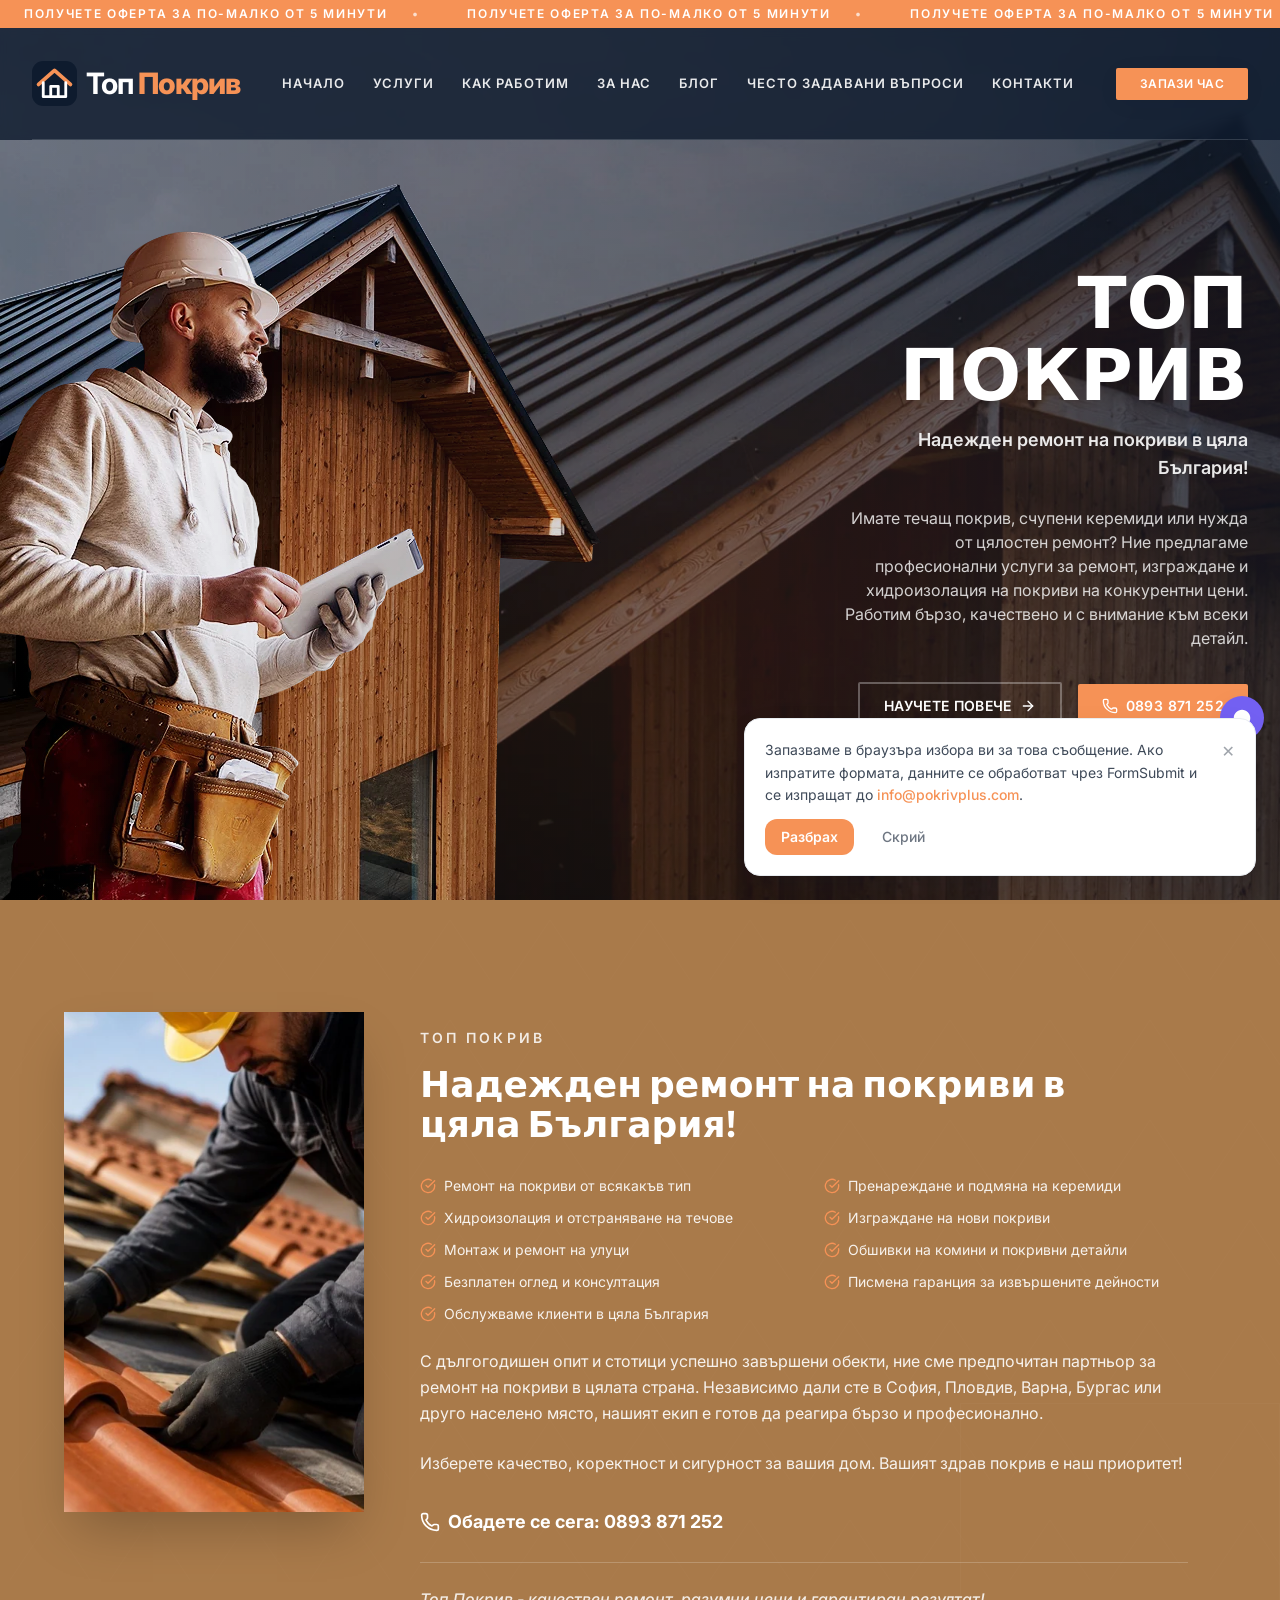
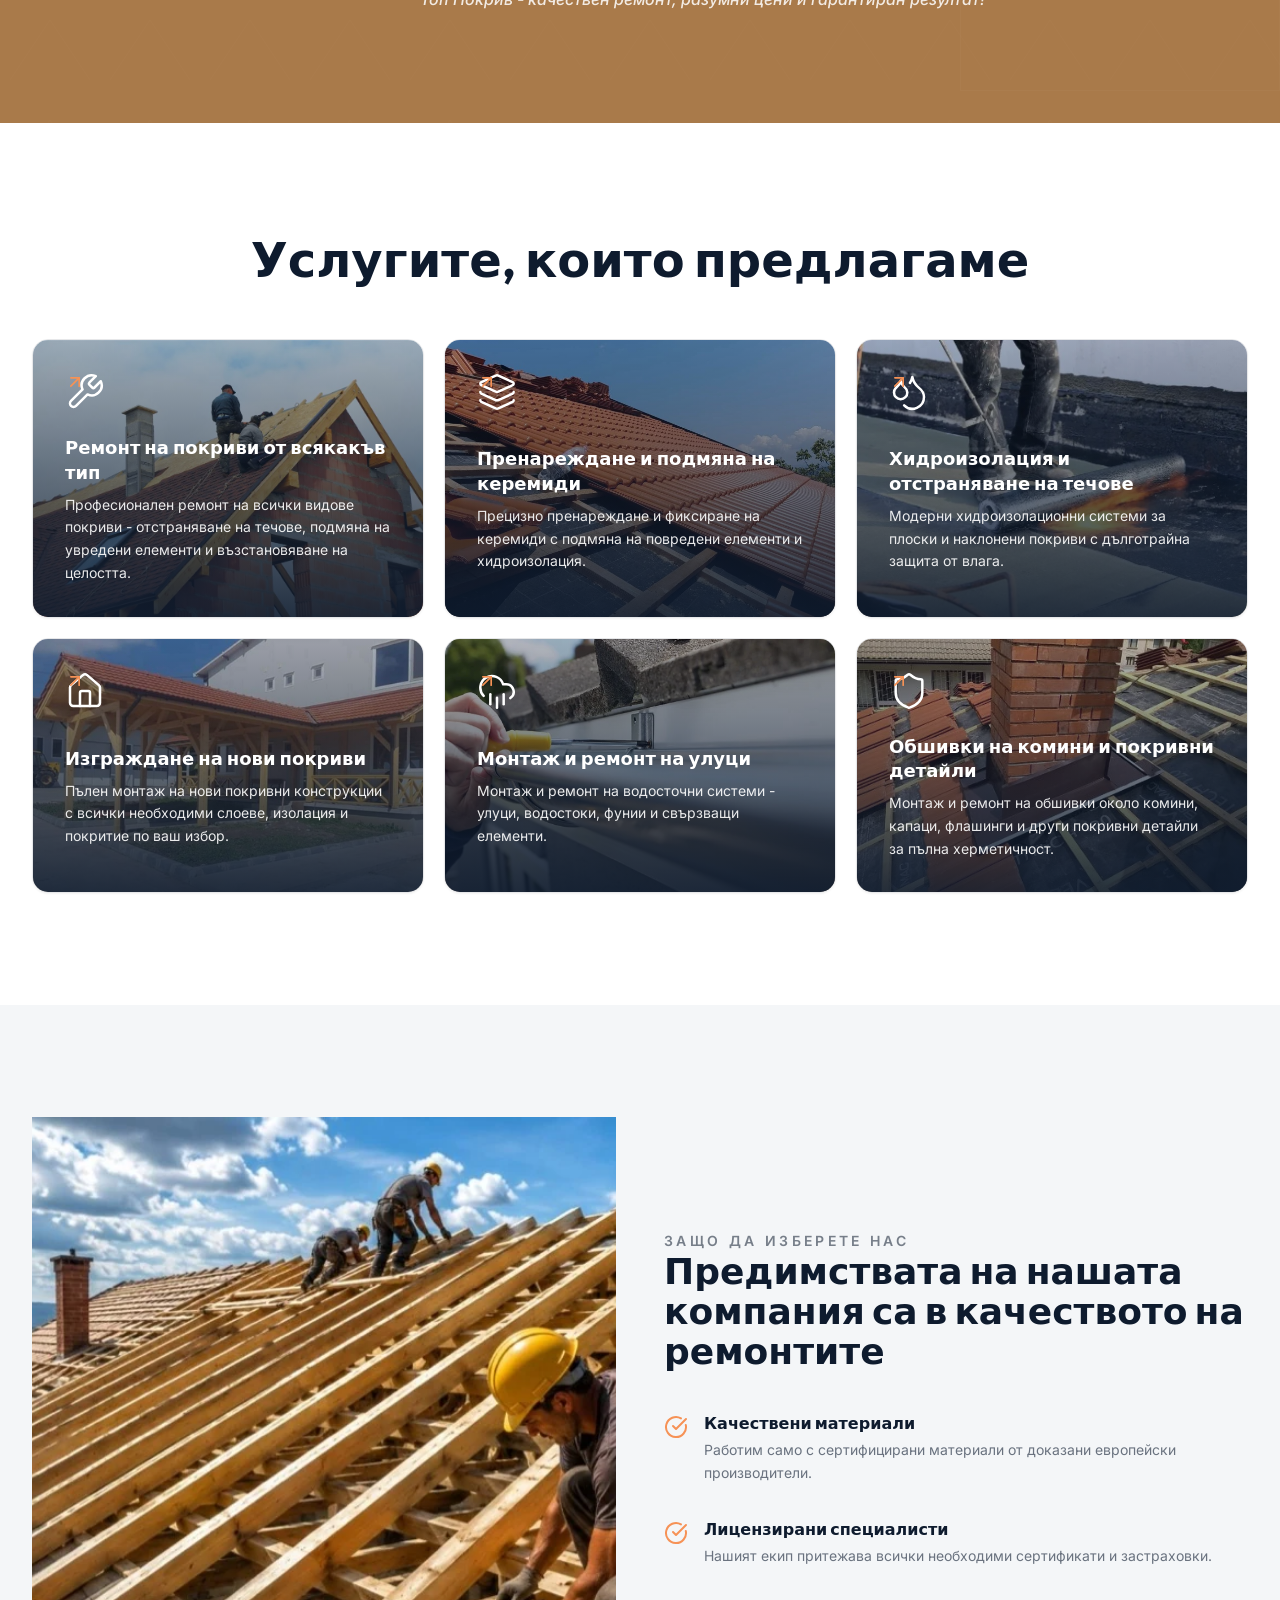
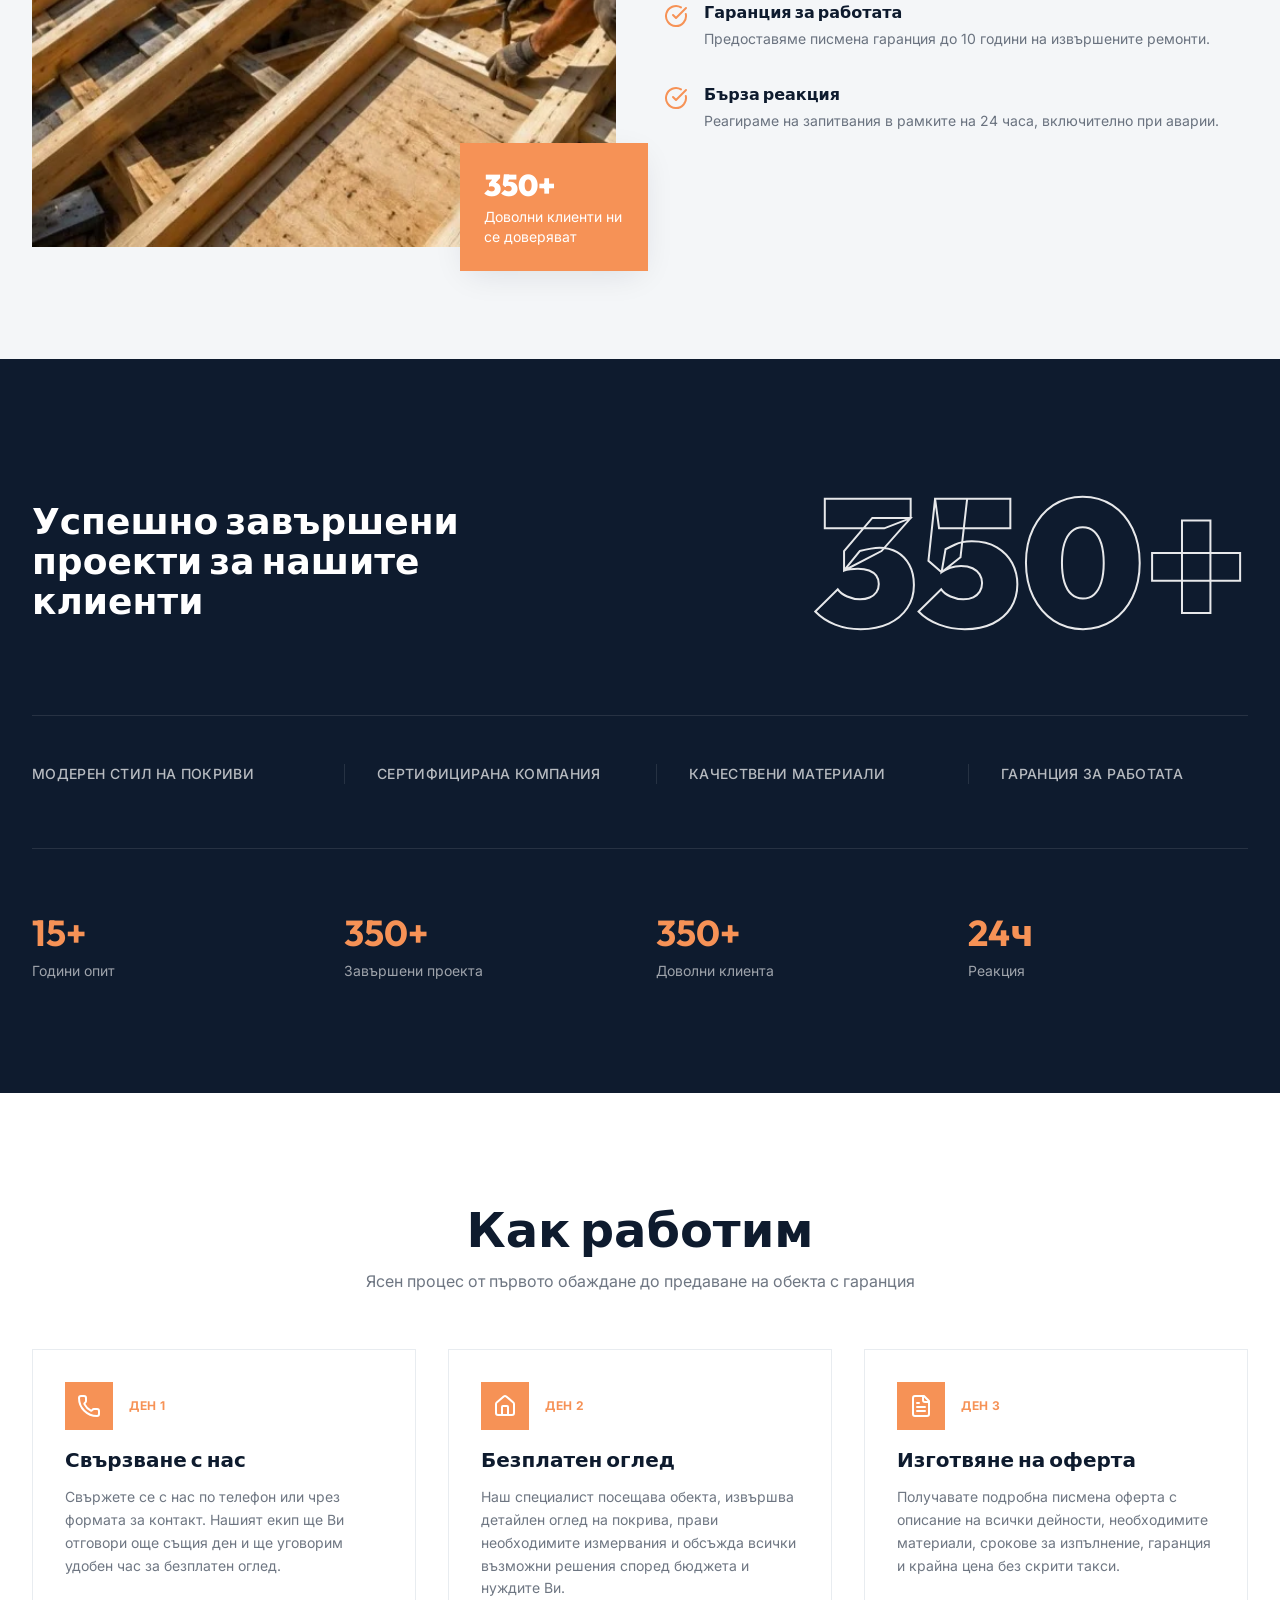
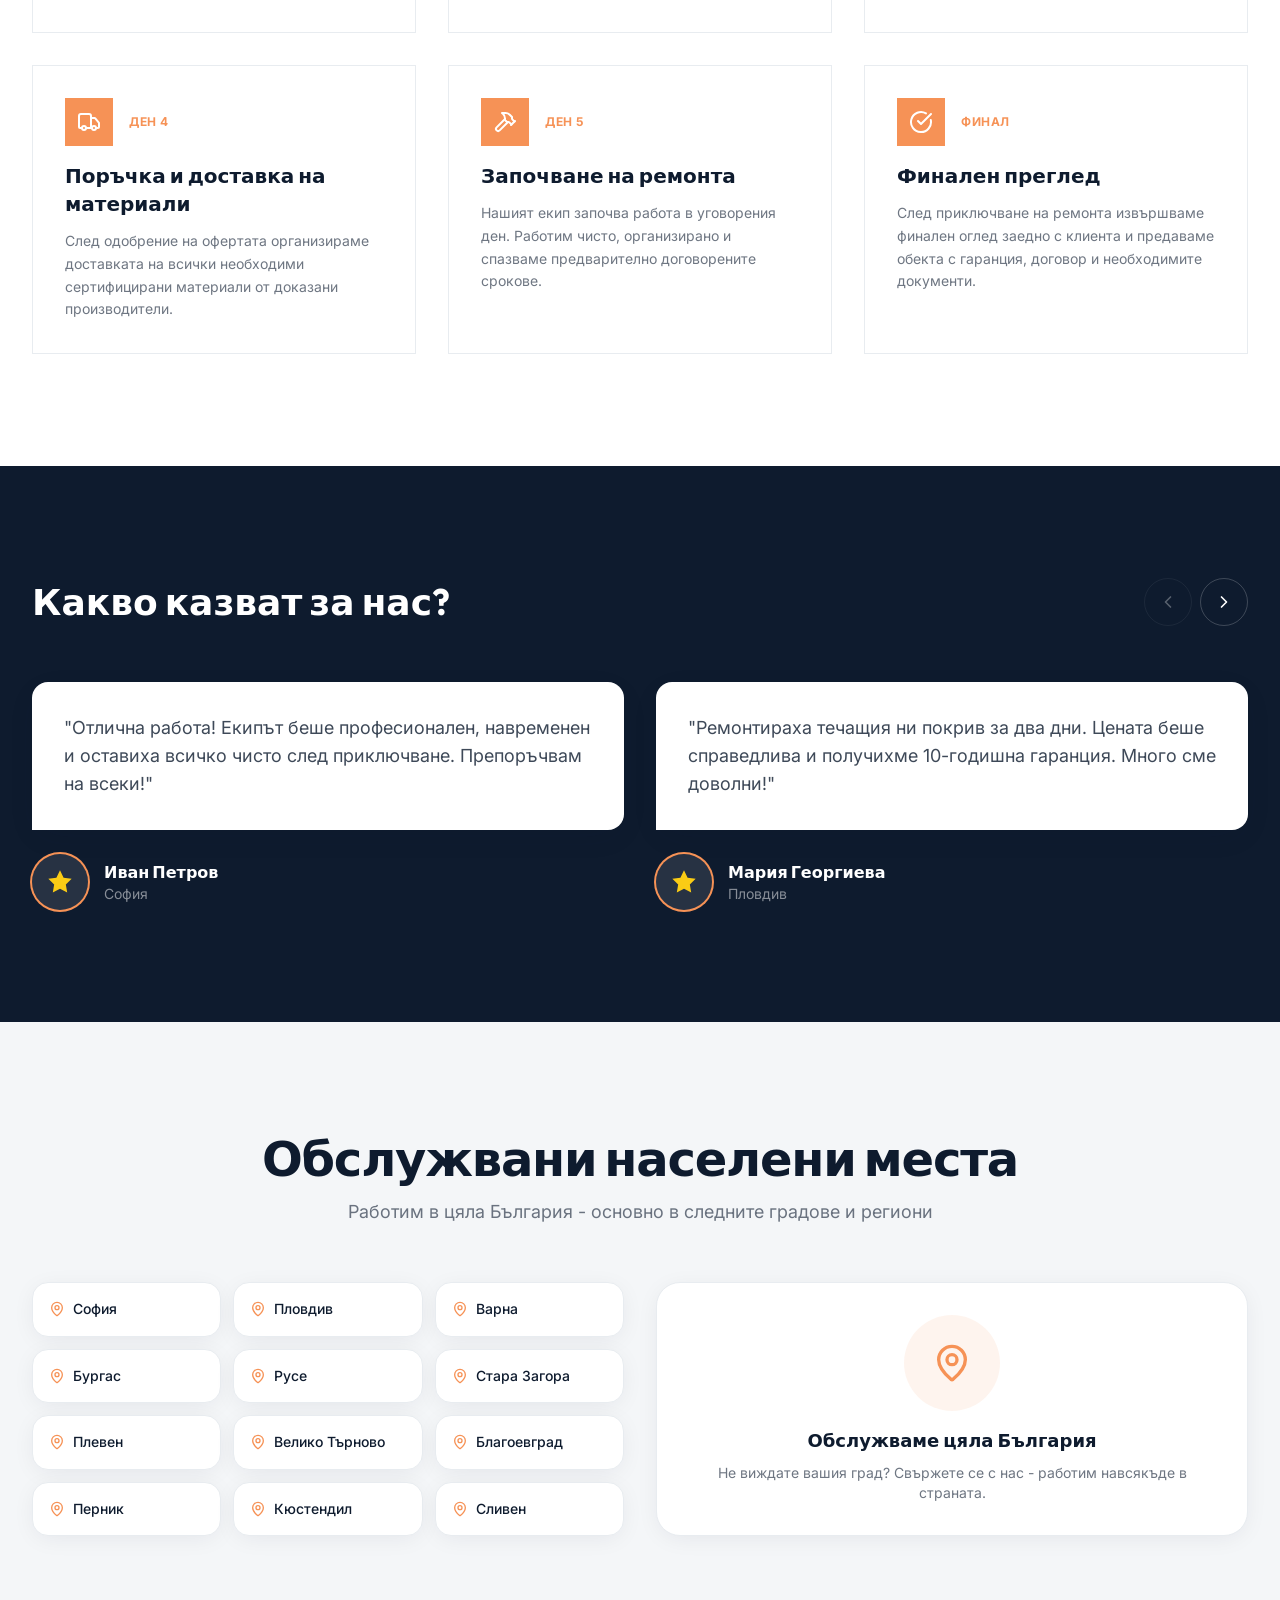
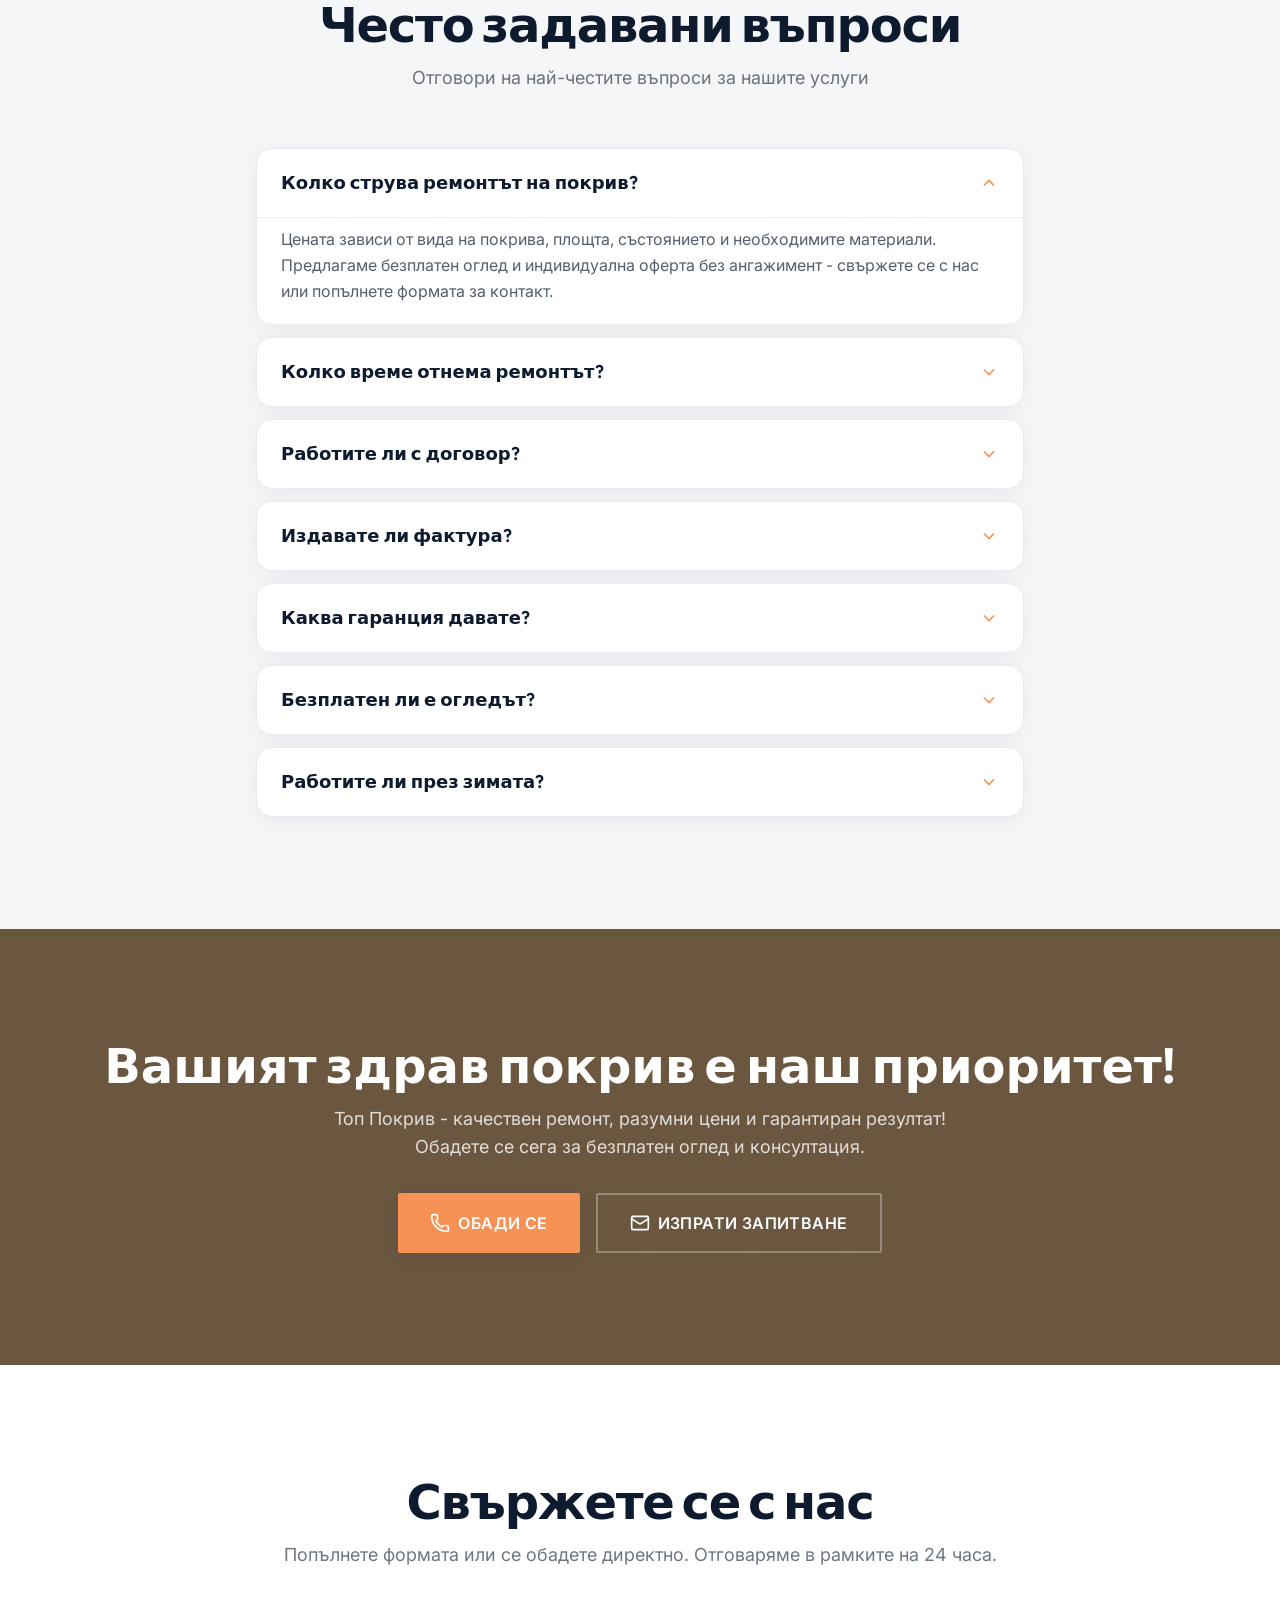
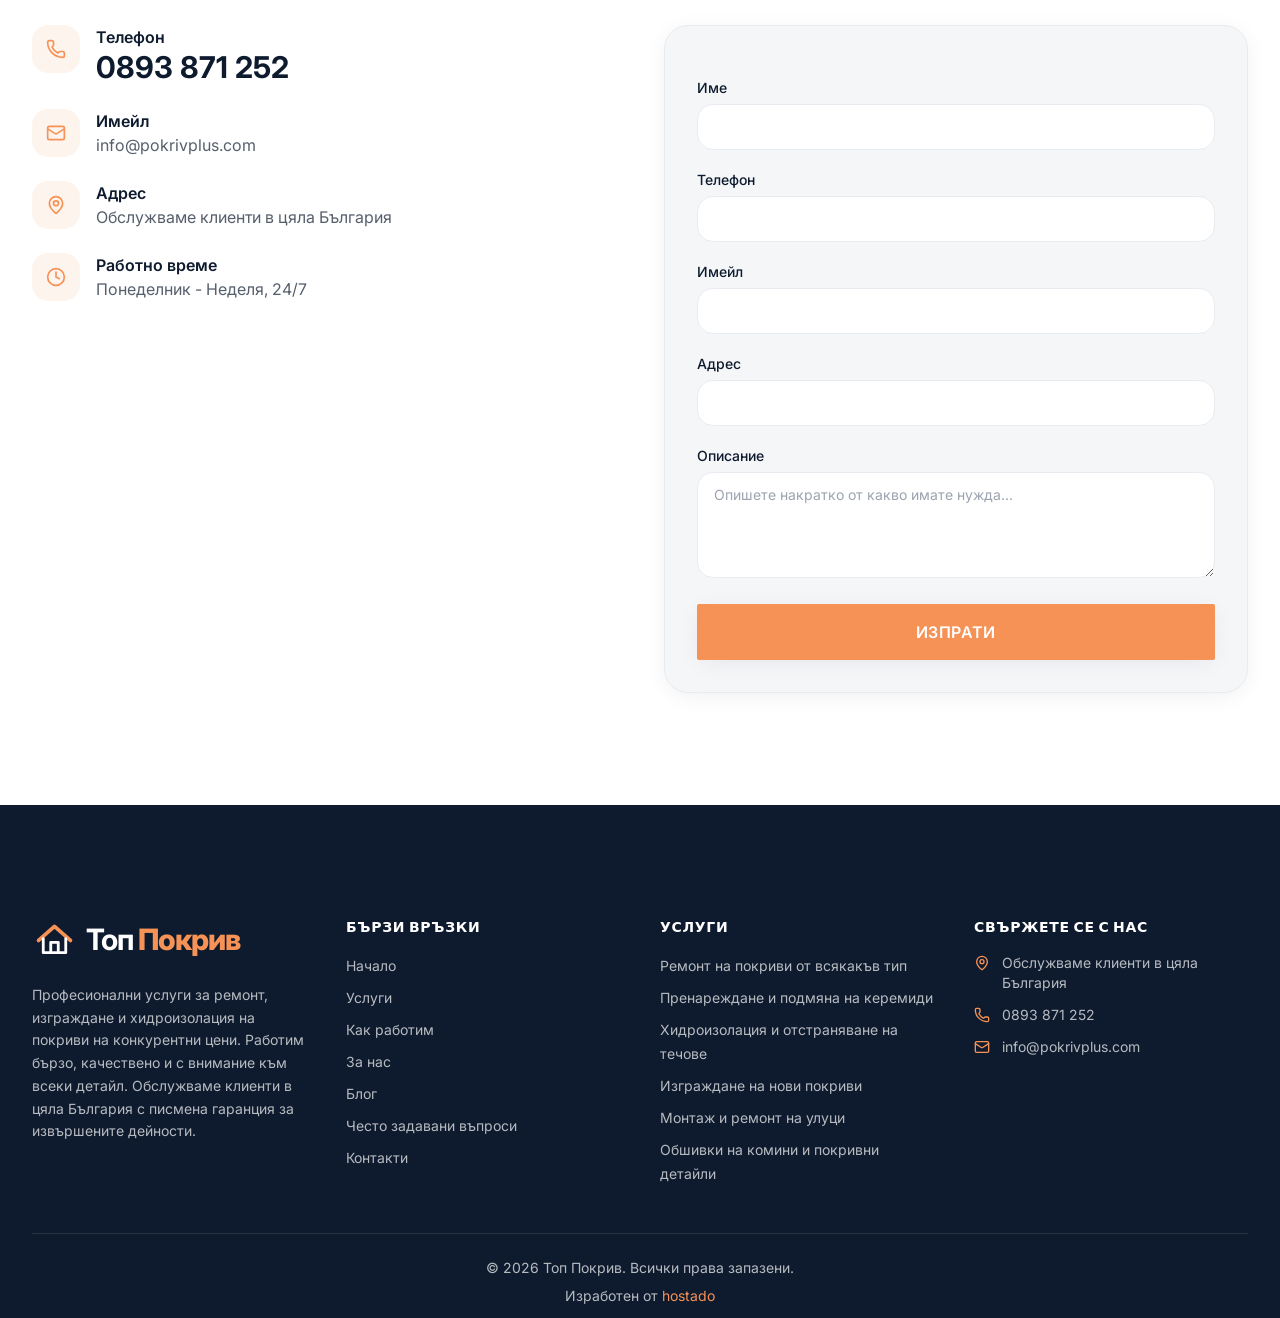
==== index.html @ b096de41 "Rename roofing site to Топ Покрив" ====
<!DOCTYPE html>
<html lang="bg">
<head>
<meta charset="utf-8">
  <link rel="icon" type="image/svg+xml" href="./favicon.svg">
  <meta name="theme-color" content="#0e1b2e">
  <meta name="viewport" content="width=device-width, initial-scale=1, viewport-fit=cover">
  <title>Топ Покрив | Професионални покривни услуги</title>
  <meta name="description" content="Професионални услуги за ремонт, изграждане и хидроизолация на покриви на конкурентни цени. Работим бързо, качествено и с внимание към всеки детайл.">
  <link rel="preload" as="image" href="./images/hero.webp" fetchpriority="high">
  <link rel="canonical" href="https://toppokriv.com/">
  <link rel="preconnect" href="https://fonts.googleapis.com">
  <link rel="preconnect" href="https://fonts.gstatic.com" crossorigin>
  <link href="https://fonts.googleapis.com/css2?family=Inter:wght@400;500;600;700&family=Outfit:wght@400;600;700;800;900&display=swap" rel="stylesheet">
  <link rel="stylesheet" href="./css/styles.css">
  <script type="application/ld+json">{"@context":"https://schema.org","@type":"RoofingContractor","name":"Топ Покрив","description":"Професионални услуги за ремонт, изграждане и хидроизолация на покриви на конкурентни цени. Работим бързо, качествено и с внимание към всеки детайл.","url":"https://toppokriv.com","telephone":"+359893871252","email":"info@pokrivplus.com","address":{"@type":"PostalAddress","streetAddress":"Обслужваме клиенти в цяла България","addressLocality":"София","addressCountry":"BG"},"openingHoursSpecification":{"@type":"OpeningHoursSpecification","dayOfWeek":["Monday","Tuesday","Wednesday","Thursday","Friday","Saturday","Sunday"],"opens":"00:00","closes":"23:59"},"priceRange":"$$","areaServed":{"@type":"Country","name":"Bulgaria"}}</script>
  <script type="application/ld+json">{"@context":"https://schema.org","@type":"FAQPage","mainEntity":[{"@type":"Question","name":"Колко струва ремонтът на покрив?","acceptedAnswer":{"@type":"Answer","text":"Цената зависи от вида на покрива, площта, състоянието и необходимите материали. Предлагаме безплатен оглед и индивидуална оферта без ангажимент - свържете се с нас или попълнете формата за контакт."}},{"@type":"Question","name":"Колко време отнема ремонтът?","acceptedAnswer":{"@type":"Answer","text":"Времето зависи от обхвата на работата. Малък ремонт може да отнеме 1-2 дни, докато пълен ремонт на голям покрив - 1-2 седмици. Точните срокове се уточняват в офертата."}},{"@type":"Question","name":"Работите ли с договор?","acceptedAnswer":{"@type":"Answer","text":"Да, работим изключително с писмен договор, в който са описани всички дейности, материали, срокове и гаранционни условия."}},{"@type":"Question","name":"Издавате ли фактура?","acceptedAnswer":{"@type":"Answer","text":"Да, издаваме фактура за всяка извършена услуга. Работим както с физически, така и с юридически лица."}},{"@type":"Question","name":"Каква гаранция давате?","acceptedAnswer":{"@type":"Answer","text":"Предоставяме гаранция до 10 години в зависимост от вида на работата и използваните материали. Гаранционните условия са описани в договора."}},{"@type":"Question","name":"Безплатен ли е огледът?","acceptedAnswer":{"@type":"Answer","text":"Да, огледът и консултацията са напълно безплатни и без задължение за поръчка."}},{"@type":"Question","name":"Работите ли през зимата?","acceptedAnswer":{"@type":"Answer","text":"Да, извършваме ремонти през цялата година, включително зимните месеци, при подходящи метеорологични условия."}}]}</script>
  <script type="application/ld+json">{"@context":"https://schema.org","@type":"BreadcrumbList","itemListElement":[{"@type":"ListItem","position":1,"name":"Начало","item":"https://toppokriv.com"}]}</script>
</head>
<body class="font-sans">
<div hidden=""><!--$--><!--/$--></div><div class="top-marquee" role="marquee" aria-label="Получете оферта за по-малко от 5 минути"><div class="marquee-track"><div class="marquee-group"><span class="marquee-item">Получете оферта за по-малко от 5 минути<span class="marquee-separator" aria-hidden="true">•</span></span><span class="marquee-item">Получете оферта за по-малко от 5 минути<span class="marquee-separator" aria-hidden="true">•</span></span><span class="marquee-item">Получете оферта за по-малко от 5 минути<span class="marquee-separator" aria-hidden="true">•</span></span><span class="marquee-item">Получете оферта за по-малко от 5 минути<span class="marquee-separator" aria-hidden="true">•</span></span><span class="marquee-item">Получете оферта за по-малко от 5 минути<span class="marquee-separator" aria-hidden="true">•</span></span><span class="marquee-item">Получете оферта за по-малко от 5 минути<span class="marquee-separator" aria-hidden="true">•</span></span></div><div class="marquee-group" aria-hidden="true"><span class="marquee-item">Получете оферта за по-малко от 5 минути<span class="marquee-separator" aria-hidden="true">•</span></span><span class="marquee-item">Получете оферта за по-малко от 5 минути<span class="marquee-separator" aria-hidden="true">•</span></span><span class="marquee-item">Получете оферта за по-малко от 5 минути<span class="marquee-separator" aria-hidden="true">•</span></span><span class="marquee-item">Получете оферта за по-малко от 5 минути<span class="marquee-separator" aria-hidden="true">•</span></span><span class="marquee-item">Получете оферта за по-малко от 5 минути<span class="marquee-separator" aria-hidden="true">•</span></span><span class="marquee-item">Получете оферта за по-малко от 5 минути<span class="marquee-separator" aria-hidden="true">•</span></span></div></div></div><header id="site-header" class="fixed inset-x-0 top-[var(--top-banner-height)] z-50 transition-all duration-500 bg-primary/80 backdrop-blur-sm"><div class="section-container"><div class="flex h-16 items-center justify-between border-b border-white/15 sm:h-20 lg:h-28"><a href="#начало" class="flex min-w-0 shrink-0 items-center"><span class="site-wordmark"><img src="./favicon.svg" alt="" aria-hidden="true" width="48" height="48"><span>Топ <strong>Покрив</strong></span></span></a><nav class="hidden items-center gap-7 lg:flex"><a href="#начало" class="text-[13px] font-semibold uppercase tracking-[0.08em] text-white/90 transition hover:text-accent">Начало</a><a href="#услуги" class="text-[13px] font-semibold uppercase tracking-[0.08em] text-white/90 transition hover:text-accent">Услуги</a><a href="#как-работим" class="text-[13px] font-semibold uppercase tracking-[0.08em] text-white/90 transition hover:text-accent">Как работим</a><a href="#за-нас" class="text-[13px] font-semibold uppercase tracking-[0.08em] text-white/90 transition hover:text-accent">За нас</a><a href="blog/index.html" class="text-[13px] font-semibold uppercase tracking-[0.08em] text-white/90 transition hover:text-accent">Блог</a><a href="#faq" class="text-[13px] font-semibold uppercase tracking-[0.08em] text-white/90 transition hover:text-accent">Често задавани въпроси</a><a href="#контакти" class="text-[13px] font-semibold uppercase tracking-[0.08em] text-white/90 transition hover:text-accent">Контакти</a></nav><div class="hidden items-center lg:flex"><a href="#контакти" class="inline-flex items-center justify-center gap-2 rounded-sm font-semibold uppercase tracking-wide transition-all duration-300 focus-visible:outline focus-visible:outline-2 focus-visible:outline-offset-2 focus-visible:outline-accent bg-accent text-white hover:bg-accent-600 shadow-soft hover:shadow-glow px-4 py-2 text-sm rounded-sm bg-accent px-6 text-xs font-bold uppercase tracking-[0.08em] hover:bg-accent-600">Запази час</a></div><button type="button" id="mobile-menu-toggle" aria-controls="mobile-nav" aria-expanded="false" class="p-2 text-white lg:hidden" aria-label="Меню"><svg id="icon-menu" class="h-6 w-6" xmlns="http://www.w3.org/2000/svg" fill="none" viewBox="0 0 24 24" stroke="currentColor" stroke-width="2"><path d="M4 12h16M4 18h16M4 6h16"/></svg><svg id="icon-close" class="hidden h-6 w-6" xmlns="http://www.w3.org/2000/svg" fill="none" viewBox="0 0 24 24" stroke="currentColor" stroke-width="2"><path d="M18 6 6 18M6 6l12 12"/></svg></button></div></div>
      <nav id="mobile-nav" class="hidden overflow-hidden bg-primary/95 lg:hidden">
        <div class="section-container flex flex-col gap-1 py-4">
                <a href="#начало" class="px-4 py-3 text-sm font-medium text-white/90 hover:text-accent">Начало</a>
                <a href="#услуги" class="px-4 py-3 text-sm font-medium text-white/90 hover:text-accent">Услуги</a>
                <a href="#как-работим" class="px-4 py-3 text-sm font-medium text-white/90 hover:text-accent">Как работим</a>
                <a href="#за-нас" class="px-4 py-3 text-sm font-medium text-white/90 hover:text-accent">За нас</a>
                <a href="blog/index.html" class="px-4 py-3 text-sm font-medium text-white/90 hover:text-accent">Блог</a>
                <a href="#faq" class="px-4 py-3 text-sm font-medium text-white/90 hover:text-accent">Често задавани въпроси</a>
                <a href="#контакти" class="px-4 py-3 text-sm font-medium text-white/90 hover:text-accent">Контакти</a>
          <a href="#контакти" class="mt-3 flex w-full items-center justify-center gap-2 rounded-sm bg-accent px-6 py-3 text-sm font-semibold uppercase tracking-wide text-white">
            Безплатен оглед
          </a>
        </div>
      </nav></header><main class="min-w-0"><section id="начало" class="relative min-h-screen overflow-hidden"><img alt="" decoding="async" data-nimg="fill" class="object-cover" style="position:absolute;height:100%;width:100%;left:0;top:0;right:0;bottom:0;color:transparent" src="./images/hero.webp" fetchpriority="high"/><img alt="" decoding="async" data-nimg="fill" class="object-cover opacity-35" style="position:absolute;height:100%;width:100%;left:0;top:0;right:0;bottom:0;color:transparent" src="./images/hero-pattern.webp"/><div class="pointer-events-none absolute inset-0 z-[1]"><img alt="" width="900" height="700" decoding="async" data-nimg="1" class="absolute bottom-0 left-0 hidden h-auto max-h-[55vh] w-auto md:block lg:max-h-[72vh] xl:max-h-[85vh]" style="color:transparent" src="./images/hero-house.webp"/><img alt="Майстор покриви с таблет" width="550" height="700" decoding="async" data-nimg="1" class="absolute bottom-0 right-[38%] hidden h-auto max-h-[50vh] w-auto md:block lg:right-[42%] lg:max-h-[65vh] xl:right-[855px] xl:max-h-[80vh]" style="color:transparent" src="./images/hero-roofer.webp"/></div><div class="absolute inset-0 z-[2] bg-gradient-to-t from-primary/85 via-primary/55 to-primary/25 lg:bg-gradient-to-l lg:from-primary/55 lg:via-primary/20 lg:to-transparent"></div><div class="section-container relative z-10 grid min-h-[100dvh] grid-cols-1 items-end pb-10 pt-28 sm:items-center sm:pb-0 sm:pt-24 lg:min-h-screen lg:grid-cols-3"><div class="hidden lg:block" aria-hidden="true"></div><div class="hidden lg:block" aria-hidden="true"></div><div class="w-full min-w-0 text-left lg:col-start-3 lg:ml-auto lg:max-w-none lg:text-right"><h1 class="font-display text-4xl font-black uppercase leading-[0.95] text-white sm:text-5xl md:text-6xl lg:text-7xl">Топ Покрив</h1><p class="mt-3 text-base font-semibold text-white/90 sm:mt-4 sm:text-lg">Надежден ремонт на покриви в цяла България!</p><p class="mt-4 max-w-md text-sm leading-relaxed text-white/80 sm:mt-6 sm:text-base lg:ml-auto lg:text-right">Имате течащ покрив, счупени керемиди или нужда от цялостен ремонт? Ние предлагаме професионални услуги за ремонт, изграждане и хидроизолация на покриви на конкурентни цени. Работим бързо, качествено и с внимание към всеки детайл.</p><div class="mt-6 flex w-full flex-col gap-3 sm:mt-8 sm:w-auto sm:flex-row sm:flex-wrap sm:items-center sm:gap-4 lg:ml-auto lg:justify-end"><a href="#за-нас" class="inline-flex items-center justify-center gap-2 rounded-sm font-semibold uppercase tracking-wide transition-all duration-300 focus-visible:outline focus-visible:outline-2 focus-visible:outline-offset-2 focus-visible:outline-accent border-2 border-white/30 text-white hover:bg-white/10 px-6 py-3 text-sm w-full justify-center sm:w-auto">Научете повече<svg xmlns="http://www.w3.org/2000/svg" width="24" height="24" viewBox="0 0 24 24" fill="none" stroke="currentColor" stroke-width="2" stroke-linecap="round" stroke-linejoin="round" class="lucide lucide-arrow-right h-4 w-4" aria-hidden="true"><path d="M5 12h14"></path><path d="m12 5 7 7-7 7"></path></svg></a><a href="tel:+359893871252" class="inline-flex items-center justify-center gap-2 rounded-sm font-semibold uppercase tracking-wide transition-all duration-300 focus-visible:outline focus-visible:outline-2 focus-visible:outline-offset-2 focus-visible:outline-accent bg-accent text-white hover:bg-accent-600 shadow-soft hover:shadow-glow px-6 py-3 text-sm w-full justify-center sm:w-auto"><svg xmlns="http://www.w3.org/2000/svg" width="24" height="24" viewBox="0 0 24 24" fill="none" stroke="currentColor" stroke-width="2" stroke-linecap="round" stroke-linejoin="round" class="lucide lucide-phone h-4 w-4" aria-hidden="true"><path d="M13.832 16.568a1 1 0 0 0 1.213-.303l.355-.465A2 2 0 0 1 17 15h3a2 2 0 0 1 2 2v3a2 2 0 0 1-2 2A18 18 0 0 1 2 4a2 2 0 0 1 2-2h3a2 2 0 0 1 2 2v3a2 2 0 0 1-.8 1.6l-.468.351a1 1 0 0 0-.292 1.233 14 14 0 0 0 6.392 6.384"></path></svg><span class="sm:hidden">Обади се</span><span class="hidden sm:inline">0893 871 252</span></a></div></div></div></section><section id="за-нас" class="relative overflow-hidden bg-[#a97a4a] section-padding"><div class="absolute inset-0 roof-pattern opacity-15"></div><div class="pointer-events-none absolute bottom-8 right-0 h-56 w-64 border border-white/10 opacity-20 lg:h-72 lg:w-80"></div><div class="section-container relative"><div class="mx-auto grid max-w-6xl items-start gap-10 lg:grid-cols-[300px,1fr] lg:gap-14"><div class="relative mx-auto aspect-[3/5] w-full max-w-[300px] overflow-hidden shadow-2xl"><img alt="Майстор полага керемиди на покрив" loading="lazy" decoding="async" data-nimg="fill" class="object-cover" style="position:absolute;height:100%;width:100%;left:0;top:0;right:0;bottom:0;object-position:70% center;color:transparent" src="./images/about/main.webp"/></div><div class="pt-2 lg:pt-4"><p class="text-sm font-semibold uppercase tracking-[0.22em] text-white/85">Топ Покрив</p><h2 class="mt-4 max-w-2xl font-display text-3xl font-bold leading-tight text-white sm:text-4xl">Надежден ремонт на покриви в цяла България!</h2><ul class="mt-8 grid gap-3 sm:grid-cols-2"><li class="flex items-start gap-2 text-sm text-white/90"><svg xmlns="http://www.w3.org/2000/svg" width="24" height="24" viewBox="0 0 24 24" fill="none" stroke="currentColor" stroke-width="2" stroke-linecap="round" stroke-linejoin="round" class="lucide lucide-circle-check-big mt-0.5 h-4 w-4 shrink-0 text-accent" aria-hidden="true"><path d="M21.801 10A10 10 0 1 1 17 3.335"></path><path d="m9 11 3 3L22 4"></path></svg>Ремонт на покриви от всякакъв тип</li><li class="flex items-start gap-2 text-sm text-white/90"><svg xmlns="http://www.w3.org/2000/svg" width="24" height="24" viewBox="0 0 24 24" fill="none" stroke="currentColor" stroke-width="2" stroke-linecap="round" stroke-linejoin="round" class="lucide lucide-circle-check-big mt-0.5 h-4 w-4 shrink-0 text-accent" aria-hidden="true"><path d="M21.801 10A10 10 0 1 1 17 3.335"></path><path d="m9 11 3 3L22 4"></path></svg>Пренареждане и подмяна на керемиди</li><li class="flex items-start gap-2 text-sm text-white/90"><svg xmlns="http://www.w3.org/2000/svg" width="24" height="24" viewBox="0 0 24 24" fill="none" stroke="currentColor" stroke-width="2" stroke-linecap="round" stroke-linejoin="round" class="lucide lucide-circle-check-big mt-0.5 h-4 w-4 shrink-0 text-accent" aria-hidden="true"><path d="M21.801 10A10 10 0 1 1 17 3.335"></path><path d="m9 11 3 3L22 4"></path></svg>Хидроизолация и отстраняване на течове</li><li class="flex items-start gap-2 text-sm text-white/90"><svg xmlns="http://www.w3.org/2000/svg" width="24" height="24" viewBox="0 0 24 24" fill="none" stroke="currentColor" stroke-width="2" stroke-linecap="round" stroke-linejoin="round" class="lucide lucide-circle-check-big mt-0.5 h-4 w-4 shrink-0 text-accent" aria-hidden="true"><path d="M21.801 10A10 10 0 1 1 17 3.335"></path><path d="m9 11 3 3L22 4"></path></svg>Изграждане на нови покриви</li><li class="flex items-start gap-2 text-sm text-white/90"><svg xmlns="http://www.w3.org/2000/svg" width="24" height="24" viewBox="0 0 24 24" fill="none" stroke="currentColor" stroke-width="2" stroke-linecap="round" stroke-linejoin="round" class="lucide lucide-circle-check-big mt-0.5 h-4 w-4 shrink-0 text-accent" aria-hidden="true"><path d="M21.801 10A10 10 0 1 1 17 3.335"></path><path d="m9 11 3 3L22 4"></path></svg>Монтаж и ремонт на улуци</li><li class="flex items-start gap-2 text-sm text-white/90"><svg xmlns="http://www.w3.org/2000/svg" width="24" height="24" viewBox="0 0 24 24" fill="none" stroke="currentColor" stroke-width="2" stroke-linecap="round" stroke-linejoin="round" class="lucide lucide-circle-check-big mt-0.5 h-4 w-4 shrink-0 text-accent" aria-hidden="true"><path d="M21.801 10A10 10 0 1 1 17 3.335"></path><path d="m9 11 3 3L22 4"></path></svg>Обшивки на комини и покривни детайли</li><li class="flex items-start gap-2 text-sm text-white/90"><svg xmlns="http://www.w3.org/2000/svg" width="24" height="24" viewBox="0 0 24 24" fill="none" stroke="currentColor" stroke-width="2" stroke-linecap="round" stroke-linejoin="round" class="lucide lucide-circle-check-big mt-0.5 h-4 w-4 shrink-0 text-accent" aria-hidden="true"><path d="M21.801 10A10 10 0 1 1 17 3.335"></path><path d="m9 11 3 3L22 4"></path></svg>Безплатен оглед и консултация</li><li class="flex items-start gap-2 text-sm text-white/90"><svg xmlns="http://www.w3.org/2000/svg" width="24" height="24" viewBox="0 0 24 24" fill="none" stroke="currentColor" stroke-width="2" stroke-linecap="round" stroke-linejoin="round" class="lucide lucide-circle-check-big mt-0.5 h-4 w-4 shrink-0 text-accent" aria-hidden="true"><path d="M21.801 10A10 10 0 1 1 17 3.335"></path><path d="m9 11 3 3L22 4"></path></svg>Писмена гаранция за извършените дейности</li><li class="flex items-start gap-2 text-sm text-white/90"><svg xmlns="http://www.w3.org/2000/svg" width="24" height="24" viewBox="0 0 24 24" fill="none" stroke="currentColor" stroke-width="2" stroke-linecap="round" stroke-linejoin="round" class="lucide lucide-circle-check-big mt-0.5 h-4 w-4 shrink-0 text-accent" aria-hidden="true"><path d="M21.801 10A10 10 0 1 1 17 3.335"></path><path d="m9 11 3 3L22 4"></path></svg>Обслужваме клиенти в цяла България</li></ul><p class="mt-6 max-w-3xl text-base leading-relaxed text-white/90">С дългогодишен опит и стотици успешно завършени обекти, ние сме предпочитан партньор за ремонт на покриви в цялата страна. Независимо дали сте в София, Пловдив, Варна, Бургас или друго населено място, нашият екип е готов да реагира бързо и професионално.</p><p class="mt-6 max-w-3xl text-base leading-relaxed text-white/90">Изберете качество, коректност и сигурност за вашия дом. Вашият здрав покрив е наш приоритет!</p><a href="tel:+359893871252" class="mt-6 inline-flex flex-wrap items-center gap-2 text-base font-bold text-white transition hover:text-accent sm:mt-8 sm:text-lg"><svg xmlns="http://www.w3.org/2000/svg" width="24" height="24" viewBox="0 0 24 24" fill="none" stroke="currentColor" stroke-width="2" stroke-linecap="round" stroke-linejoin="round" class="lucide lucide-phone h-5 w-5" aria-hidden="true"><path d="M13.832 16.568a1 1 0 0 0 1.213-.303l.355-.465A2 2 0 0 1 17 15h3a2 2 0 0 1 2 2v3a2 2 0 0 1-2 2A18 18 0 0 1 2 4a2 2 0 0 1 2-2h3a2 2 0 0 1 2 2v3a2 2 0 0 1-.8 1.6l-.468.351a1 1 0 0 0-.292 1.233 14 14 0 0 0 6.392 6.384"></path></svg>Обадете се сега: <!-- -->0893 871 252</a><p class="mt-6 max-w-3xl border-t border-white/20 pt-6 text-base font-medium italic text-white/85">Топ Покрив - качествен ремонт, разумни цени и гарантиран резултат!</p></div></div></div></section><section id="услуги" class="section-padding bg-white"><div class="section-container"><div class="mb-10 text-center sm:mb-14"><h2 class="font-display text-2xl font-bold text-primary sm:text-3xl lg:text-4xl xl:text-5xl">Услугите, които предлагаме</h2></div><div class="grid gap-5 sm:grid-cols-2 lg:grid-cols-3"><a href="#контакти" data-scroll-contact class="group relative flex h-[300px] flex-col overflow-hidden rounded-2xl border border-primary/10 p-5 shadow-sm transition hover:border-accent/40 sm:h-[340px] sm:p-8"><div class="absolute inset-0 overflow-hidden"><img alt="Ремонт на покриви от всякакъв тип" loading="lazy" decoding="async" data-nimg="fill" class="h-full w-full object-cover transition-transform duration-500 ease-out group-hover:scale-105" src="./images/services/remont.webp"/><div class="absolute inset-0 bg-gradient-to-t from-primary/90 via-primary/60 to-primary/30"></div></div><div class="absolute left-5 top-5 z-10 sm:left-8 sm:top-8"><svg xmlns="http://www.w3.org/2000/svg" width="24" height="24" viewBox="0 0 24 24" fill="none" stroke="currentColor" stroke-width="2" stroke-linecap="round" stroke-linejoin="round" class="lucide lucide-wrench h-10 w-10 stroke-[1.5] text-white transition" aria-hidden="true"><path d="M14.7 6.3a1 1 0 0 0 0 1.4l1.6 1.6a1 1 0 0 0 1.4 0l3.77-3.77a6 6 0 0 1-7.94 7.94l-6.91 6.91a2.12 2.12 0 0 1-3-3l6.91-6.91a6 6 0 0 1 7.94-7.94l-3.76 3.76z"></path></svg></div><div class="relative z-10 flex flex-1 flex-col justify-center w-full pr-8 pt-14 sm:pr-10 sm:pt-16"><h3 class="font-display text-lg font-semibold leading-snug text-white line-clamp-2">Ремонт на покриви от всякакъв тип</h3><p class="mt-2 text-sm leading-relaxed text-white/90 line-clamp-3">Професионален ремонт на всички видове покриви - отстраняване на течове, подмяна на увредени елементи и възстановяване на целостта.</p></div><svg xmlns="http://www.w3.org/2000/svg" width="24" height="24" viewBox="0 0 24 24" fill="none" stroke="currentColor" stroke-width="2" stroke-linecap="round" stroke-linejoin="round" class="lucide lucide-arrow-up-right pointer-events-none absolute bottom-5 right-5 z-10 h-5 w-5 shrink-0 text-accent sm:bottom-8 sm:right-8" aria-hidden="true"><path d="M7 7h10v10"></path><path d="M7 17 17 7"></path></svg></a><a href="#контакти" data-scroll-contact class="group relative flex h-[300px] flex-col overflow-hidden rounded-2xl border border-primary/10 p-5 shadow-sm transition hover:border-accent/40 sm:h-[340px] sm:p-8"><div class="absolute inset-0 overflow-hidden"><img alt="Пренареждане и подмяна на керемиди" loading="lazy" decoding="async" data-nimg="fill" class="h-full w-full object-cover transition-transform duration-500 ease-out group-hover:scale-105" src="./images/services/keremidi.webp"/><div class="absolute inset-0 bg-gradient-to-t from-primary/90 via-primary/60 to-primary/30"></div></div><div class="absolute left-5 top-5 z-10 sm:left-8 sm:top-8"><svg xmlns="http://www.w3.org/2000/svg" width="24" height="24" viewBox="0 0 24 24" fill="none" stroke="currentColor" stroke-width="2" stroke-linecap="round" stroke-linejoin="round" class="lucide lucide-layers h-10 w-10 stroke-[1.5] text-white transition" aria-hidden="true"><path d="M12.83 2.18a2 2 0 0 0-1.66 0L2.6 6.08a1 1 0 0 0 0 1.83l8.58 3.91a2 2 0 0 0 1.66 0l8.58-3.9a1 1 0 0 0 0-1.83z"></path><path d="M2 12a1 1 0 0 0 .58.91l8.6 3.91a2 2 0 0 0 1.65 0l8.58-3.9A1 1 0 0 0 22 12"></path><path d="M2 17a1 1 0 0 0 .58.91l8.6 3.91a2 2 0 0 0 1.65 0l8.58-3.9A1 1 0 0 0 22 17"></path></svg></div><div class="relative z-10 flex flex-1 flex-col justify-center w-full pr-8 pt-14 sm:pr-10 sm:pt-16"><h3 class="font-display text-lg font-semibold leading-snug text-white line-clamp-2">Пренареждане и подмяна на керемиди</h3><p class="mt-2 text-sm leading-relaxed text-white/90 line-clamp-3">Прецизно пренареждане и фиксиране на керемиди с подмяна на повредени елементи и хидроизолация.</p></div><svg xmlns="http://www.w3.org/2000/svg" width="24" height="24" viewBox="0 0 24 24" fill="none" stroke="currentColor" stroke-width="2" stroke-linecap="round" stroke-linejoin="round" class="lucide lucide-arrow-up-right pointer-events-none absolute bottom-5 right-5 z-10 h-5 w-5 shrink-0 text-accent sm:bottom-8 sm:right-8" aria-hidden="true"><path d="M7 7h10v10"></path><path d="M7 17 17 7"></path></svg></a><a href="#контакти" data-scroll-contact class="group relative flex h-[300px] flex-col overflow-hidden rounded-2xl border border-primary/10 p-5 shadow-sm transition hover:border-accent/40 sm:h-[340px] sm:p-8"><div class="absolute inset-0 overflow-hidden"><img alt="Хидроизолация и отстраняване на течове" loading="lazy" decoding="async" data-nimg="fill" class="h-full w-full object-cover transition-transform duration-500 ease-out group-hover:scale-105" src="./images/services/hidro.webp"/><div class="absolute inset-0 bg-gradient-to-t from-primary/90 via-primary/60 to-primary/30"></div></div><div class="absolute left-5 top-5 z-10 sm:left-8 sm:top-8"><svg xmlns="http://www.w3.org/2000/svg" width="24" height="24" viewBox="0 0 24 24" fill="none" stroke="currentColor" stroke-width="2" stroke-linecap="round" stroke-linejoin="round" class="lucide lucide-droplets h-10 w-10 stroke-[1.5] text-white transition" aria-hidden="true"><path d="M7 16.3c2.2 0 4-1.83 4-4.05 0-1.16-.57-2.26-1.71-3.19S7.29 6.75 7 5.3c-.29 1.45-1.14 2.84-2.29 3.76S3 11.1 3 12.25c0 2.22 1.8 4.05 4 4.05z"></path><path d="M12.56 6.6A10.97 10.97 0 0 0 14 3.02c.5 2.5 2 4.9 4 6.5s3 3.5 3 5.5a6.98 6.98 0 0 1-11.91 4.97"></path></svg></div><div class="relative z-10 flex flex-1 flex-col justify-center w-full pr-8 pt-14 sm:pr-10 sm:pt-16"><h3 class="font-display text-lg font-semibold leading-snug text-white line-clamp-2">Хидроизолация и отстраняване на течове</h3><p class="mt-2 text-sm leading-relaxed text-white/90 line-clamp-3">Модерни хидроизолационни системи за плоски и наклонени покриви с дълготрайна защита от влага.</p></div><svg xmlns="http://www.w3.org/2000/svg" width="24" height="24" viewBox="0 0 24 24" fill="none" stroke="currentColor" stroke-width="2" stroke-linecap="round" stroke-linejoin="round" class="lucide lucide-arrow-up-right pointer-events-none absolute bottom-5 right-5 z-10 h-5 w-5 shrink-0 text-accent sm:bottom-8 sm:right-8" aria-hidden="true"><path d="M7 7h10v10"></path><path d="M7 17 17 7"></path></svg></a><a href="#контакти" data-scroll-contact class="group relative flex h-[300px] flex-col overflow-hidden rounded-2xl border border-primary/10 p-5 shadow-sm transition hover:border-accent/40 sm:h-[340px] sm:p-8"><div class="absolute inset-0 overflow-hidden"><img alt="Изграждане на нови покриви" loading="lazy" decoding="async" data-nimg="fill" class="h-full w-full object-cover transition-transform duration-500 ease-out group-hover:scale-105" src="./images/services/nov-pokriv.webp"/><div class="absolute inset-0 bg-gradient-to-t from-primary/90 via-primary/60 to-primary/30"></div></div><div class="absolute left-5 top-5 z-10 sm:left-8 sm:top-8"><svg xmlns="http://www.w3.org/2000/svg" width="24" height="24" viewBox="0 0 24 24" fill="none" stroke="currentColor" stroke-width="2" stroke-linecap="round" stroke-linejoin="round" class="lucide lucide-house h-10 w-10 stroke-[1.5] text-white transition" aria-hidden="true"><path d="M15 21v-8a1 1 0 0 0-1-1h-4a1 1 0 0 0-1 1v8"></path><path d="M3 10a2 2 0 0 1 .709-1.528l7-5.999a2 2 0 0 1 2.582 0l7 5.999A2 2 0 0 1 21 10v9a2 2 0 0 1-2 2H5a2 2 0 0 1-2-2z"></path></svg></div><div class="relative z-10 flex flex-1 flex-col justify-center w-full pr-8 pt-14 sm:pr-10 sm:pt-16"><h3 class="font-display text-lg font-semibold leading-snug text-white line-clamp-2">Изграждане на нови покриви</h3><p class="mt-2 text-sm leading-relaxed text-white/90 line-clamp-3">Пълен монтаж на нови покривни конструкции с всички необходими слоеве, изолация и покритие по ваш избор.</p></div><svg xmlns="http://www.w3.org/2000/svg" width="24" height="24" viewBox="0 0 24 24" fill="none" stroke="currentColor" stroke-width="2" stroke-linecap="round" stroke-linejoin="round" class="lucide lucide-arrow-up-right pointer-events-none absolute bottom-5 right-5 z-10 h-5 w-5 shrink-0 text-accent sm:bottom-8 sm:right-8" aria-hidden="true"><path d="M7 7h10v10"></path><path d="M7 17 17 7"></path></svg></a><a href="#контакти" data-scroll-contact class="group relative flex h-[300px] flex-col overflow-hidden rounded-2xl border border-primary/10 p-5 shadow-sm transition hover:border-accent/40 sm:h-[340px] sm:p-8"><div class="absolute inset-0 overflow-hidden"><img alt="Монтаж и ремонт на улуци" loading="lazy" decoding="async" data-nimg="fill" class="h-full w-full object-cover transition-transform duration-500 ease-out group-hover:scale-105" src="./images/services/uluci.webp"/><div class="absolute inset-0 bg-gradient-to-t from-primary/90 via-primary/60 to-primary/30"></div></div><div class="absolute left-5 top-5 z-10 sm:left-8 sm:top-8"><svg xmlns="http://www.w3.org/2000/svg" width="24" height="24" viewBox="0 0 24 24" fill="none" stroke="currentColor" stroke-width="2" stroke-linecap="round" stroke-linejoin="round" class="lucide lucide-cloud-rain h-10 w-10 stroke-[1.5] text-white transition" aria-hidden="true"><path d="M4 14.899A7 7 0 1 1 15.71 8h1.79a4.5 4.5 0 0 1 2.5 8.242"></path><path d="M16 14v6"></path><path d="M8 14v6"></path><path d="M12 16v6"></path></svg></div><div class="relative z-10 flex flex-1 flex-col justify-center w-full pr-8 pt-14 sm:pr-10 sm:pt-16"><h3 class="font-display text-lg font-semibold leading-snug text-white line-clamp-2">Монтаж и ремонт на улуци</h3><p class="mt-2 text-sm leading-relaxed text-white/90 line-clamp-3">Монтаж и ремонт на водосточни системи - улуци, водостоки, фунии и свързващи елементи.</p></div><svg xmlns="http://www.w3.org/2000/svg" width="24" height="24" viewBox="0 0 24 24" fill="none" stroke="currentColor" stroke-width="2" stroke-linecap="round" stroke-linejoin="round" class="lucide lucide-arrow-up-right pointer-events-none absolute bottom-5 right-5 z-10 h-5 w-5 shrink-0 text-accent sm:bottom-8 sm:right-8" aria-hidden="true"><path d="M7 7h10v10"></path><path d="M7 17 17 7"></path></svg></a><a href="#контакти" data-scroll-contact class="group relative flex h-[300px] flex-col overflow-hidden rounded-2xl border border-primary/10 p-5 shadow-sm transition hover:border-accent/40 sm:h-[340px] sm:p-8"><div class="absolute inset-0 overflow-hidden"><img alt="Обшивки на комини и покривни детайли" loading="lazy" decoding="async" data-nimg="fill" class="h-full w-full object-cover transition-transform duration-500 ease-out group-hover:scale-105" src="./images/services/obshivki.webp"/><div class="absolute inset-0 bg-gradient-to-t from-primary/90 via-primary/60 to-primary/30"></div></div><div class="absolute left-5 top-5 z-10 sm:left-8 sm:top-8"><svg xmlns="http://www.w3.org/2000/svg" width="24" height="24" viewBox="0 0 24 24" fill="none" stroke="currentColor" stroke-width="2" stroke-linecap="round" stroke-linejoin="round" class="lucide lucide-shield h-10 w-10 stroke-[1.5] text-white transition" aria-hidden="true"><path d="M20 13c0 5-3.5 7.5-7.66 8.95a1 1 0 0 1-.67-.01C7.5 20.5 4 18 4 13V6a1 1 0 0 1 1-1c2 0 4.5-1.2 6.24-2.72a1.17 1.17 0 0 1 1.52 0C14.51 3.81 17 5 19 5a1 1 0 0 1 1 1z"></path></svg></div><div class="relative z-10 flex flex-1 flex-col justify-center w-full pr-8 pt-14 sm:pr-10 sm:pt-16"><h3 class="font-display text-lg font-semibold leading-snug text-white line-clamp-2">Обшивки на комини и покривни детайли</h3><p class="mt-2 text-sm leading-relaxed text-white/90 line-clamp-3">Монтаж и ремонт на обшивки около комини, капаци, флашинги и други покривни детайли за пълна херметичност.</p></div><svg xmlns="http://www.w3.org/2000/svg" width="24" height="24" viewBox="0 0 24 24" fill="none" stroke="currentColor" stroke-width="2" stroke-linecap="round" stroke-linejoin="round" class="lucide lucide-arrow-up-right pointer-events-none absolute bottom-5 right-5 z-10 h-5 w-5 shrink-0 text-accent sm:bottom-8 sm:right-8" aria-hidden="true"><path d="M7 7h10v10"></path><path d="M7 17 17 7"></path></svg></a></div></div></section><section class="section-padding bg-surface"><div class="section-container"><div class="grid items-center gap-12 lg:grid-cols-2"><div class="relative pb-12 sm:pb-0"><div class="relative aspect-[4/5] overflow-hidden"><img alt="Екип покривни майстори при работа на покрив" loading="lazy" decoding="async" data-nimg="fill" class="object-cover" style="position:absolute;height:100%;width:100%;left:0;top:0;right:0;bottom:0;object-position:center 35%;color:transparent" src="./images/why-us/team.webp"/></div><div class="absolute bottom-0 right-0 bg-accent p-4 text-white shadow-card sm:-bottom-6 sm:-right-4 sm:p-6 lg:-right-8"><p class="font-display text-2xl font-black sm:text-3xl" data-counter data-count-to="350" data-count-suffix="+">350+</p><p class="mt-1 max-w-[120px] text-xs leading-snug sm:max-w-[140px] sm:text-sm">Доволни клиенти ни се доверяват</p></div></div><div><p class="text-sm font-semibold uppercase tracking-[0.24em] text-primary/55">Защо да изберете нас</p><h2 class="font-display text-2xl font-bold text-primary sm:text-3xl lg:text-4xl">Предимствата на нашата компания са в качеството на ремонтите</h2><div class="mt-10 space-y-8"><div class="flex gap-4"><svg xmlns="http://www.w3.org/2000/svg" width="24" height="24" viewBox="0 0 24 24" fill="none" stroke="currentColor" stroke-width="2" stroke-linecap="round" stroke-linejoin="round" class="lucide lucide-circle-check-big mt-1 h-6 w-6 shrink-0 text-accent" aria-hidden="true"><path d="M21.801 10A10 10 0 1 1 17 3.335"></path><path d="m9 11 3 3L22 4"></path></svg><div><h3 class="font-display font-semibold text-primary">Качествени материали</h3><p class="mt-1 text-sm leading-relaxed text-primary/60">Работим само с сертифицирани материали от доказани европейски производители.</p></div></div><div class="flex gap-4"><svg xmlns="http://www.w3.org/2000/svg" width="24" height="24" viewBox="0 0 24 24" fill="none" stroke="currentColor" stroke-width="2" stroke-linecap="round" stroke-linejoin="round" class="lucide lucide-circle-check-big mt-1 h-6 w-6 shrink-0 text-accent" aria-hidden="true"><path d="M21.801 10A10 10 0 1 1 17 3.335"></path><path d="m9 11 3 3L22 4"></path></svg><div><h3 class="font-display font-semibold text-primary">Лицензирани специалисти</h3><p class="mt-1 text-sm leading-relaxed text-primary/60">Нашият екип притежава всички необходими сертификати и застраховки.</p></div></div><div class="flex gap-4"><svg xmlns="http://www.w3.org/2000/svg" width="24" height="24" viewBox="0 0 24 24" fill="none" stroke="currentColor" stroke-width="2" stroke-linecap="round" stroke-linejoin="round" class="lucide lucide-circle-check-big mt-1 h-6 w-6 shrink-0 text-accent" aria-hidden="true"><path d="M21.801 10A10 10 0 1 1 17 3.335"></path><path d="m9 11 3 3L22 4"></path></svg><div><h3 class="font-display font-semibold text-primary">Гаранция за работата</h3><p class="mt-1 text-sm leading-relaxed text-primary/60">Предоставяме писмена гаранция до 10 години на извършените ремонти.</p></div></div><div class="flex gap-4"><svg xmlns="http://www.w3.org/2000/svg" width="24" height="24" viewBox="0 0 24 24" fill="none" stroke="currentColor" stroke-width="2" stroke-linecap="round" stroke-linejoin="round" class="lucide lucide-circle-check-big mt-1 h-6 w-6 shrink-0 text-accent" aria-hidden="true"><path d="M21.801 10A10 10 0 1 1 17 3.335"></path><path d="m9 11 3 3L22 4"></path></svg><div><h3 class="font-display font-semibold text-primary">Бърза реакция</h3><p class="mt-1 text-sm leading-relaxed text-primary/60">Реагираме на запитвания в рамките на 24 часа, включително при аварии.</p></div></div></div></div></div></div></section><section class="bg-primary section-padding"><div class="section-container"><div class="flex flex-col items-start justify-between gap-6 border-b border-white/10 pb-10 sm:gap-8 sm:pb-16 lg:flex-row lg:items-center"><h2 class="max-w-md font-display text-2xl font-bold leading-tight text-white sm:text-3xl lg:text-4xl">Успешно завършени проекти за нашите клиенти</h2><div class="w-full shrink-0 overflow-hidden lg:w-auto"><div class="font-display text-6xl font-black leading-none text-outline sm:text-8xl md:text-[120px] lg:text-[180px]"><span class="text-outline" data-counter data-count-to="350" data-count-suffix="+">350+</span></div></div></div><div class="mt-8 grid grid-cols-1 gap-4 sm:mt-12 sm:grid-cols-2 sm:gap-6 lg:grid-cols-4 lg:gap-8"><div class=""><p class="text-sm font-medium uppercase tracking-wide text-white/70">Модерен стил на покриви</p></div><div class="lg:border-l lg:border-white/10 lg:pl-8"><p class="text-sm font-medium uppercase tracking-wide text-white/70">Сертифицирана компания</p></div><div class="lg:border-l lg:border-white/10 lg:pl-8"><p class="text-sm font-medium uppercase tracking-wide text-white/70">Качествени материали</p></div><div class="lg:border-l lg:border-white/10 lg:pl-8"><p class="text-sm font-medium uppercase tracking-wide text-white/70">Гаранция за работата</p></div></div><div class="mt-10 grid grid-cols-2 gap-4 border-t border-white/10 pt-10 sm:mt-16 sm:gap-8 sm:pt-16 lg:grid-cols-4"><div class="text-center lg:text-left"><span class="font-display text-3xl font-bold text-accent sm:text-4xl" data-counter data-count-to="15" data-count-suffix="+">15+</span><p class="mt-1 text-xs text-white/60 sm:mt-2 sm:text-sm">Години опит</p></div><div class="text-center lg:text-left"><span class="font-display text-3xl font-bold text-accent sm:text-4xl" data-counter data-count-to="350" data-count-suffix="+">350+</span><p class="mt-1 text-xs text-white/60 sm:mt-2 sm:text-sm">Завършени проекта</p></div><div class="text-center lg:text-left"><span class="font-display text-3xl font-bold text-accent sm:text-4xl" data-counter data-count-to="350" data-count-suffix="+">350+</span><p class="mt-1 text-xs text-white/60 sm:mt-2 sm:text-sm">Доволни клиента</p></div><div class="text-center lg:text-left"><span class="font-display text-3xl font-bold text-accent sm:text-4xl" data-counter data-count-to="24" data-count-suffix="ч">24ч</span><p class="mt-1 text-xs text-white/60 sm:mt-2 sm:text-sm">Реакция</p></div></div></div></section><section id="как-работим" class="section-padding bg-white"><div class="section-container"><div class="mb-10 text-center sm:mb-14"><h2 class="font-display text-2xl font-bold text-primary sm:text-3xl lg:text-4xl xl:text-5xl">Как работим</h2><p class="mx-auto mt-4 max-w-2xl text-primary/60">Ясен процес от първото обаждане до предаване на обекта с гаранция</p></div><div class="grid gap-8 md:grid-cols-2 lg:grid-cols-3"><div class="border border-surface-dark p-5 transition hover:border-accent sm:p-8"><div class="mb-4 flex items-center gap-4"><div class="flex h-12 w-12 items-center justify-center bg-accent text-white"><svg xmlns="http://www.w3.org/2000/svg" width="24" height="24" viewBox="0 0 24 24" fill="none" stroke="currentColor" stroke-width="2" stroke-linecap="round" stroke-linejoin="round" class="lucide lucide-phone h-6 w-6" aria-hidden="true"><path d="M13.832 16.568a1 1 0 0 0 1.213-.303l.355-.465A2 2 0 0 1 17 15h3a2 2 0 0 1 2 2v3a2 2 0 0 1-2 2A18 18 0 0 1 2 4a2 2 0 0 1 2-2h3a2 2 0 0 1 2 2v3a2 2 0 0 1-.8 1.6l-.468.351a1 1 0 0 0-.292 1.233 14 14 0 0 0 6.392 6.384"></path></svg></div><span class="text-xs font-bold uppercase tracking-wider text-accent">Ден 1</span></div><h3 class="font-display text-xl font-bold text-primary">Свързване с нас</h3><p class="mt-3 text-sm leading-relaxed text-primary/60">Свържете се с нас по телефон или чрез формата за контакт. Нашият екип ще Ви отговори още същия ден и ще уговорим удобен час за безплатен оглед.</p></div><div class="border border-surface-dark p-5 transition hover:border-accent sm:p-8"><div class="mb-4 flex items-center gap-4"><div class="flex h-12 w-12 items-center justify-center bg-accent text-white"><svg xmlns="http://www.w3.org/2000/svg" width="24" height="24" viewBox="0 0 24 24" fill="none" stroke="currentColor" stroke-width="2" stroke-linecap="round" stroke-linejoin="round" class="lucide lucide-house h-6 w-6" aria-hidden="true"><path d="M15 21v-8a1 1 0 0 0-1-1h-4a1 1 0 0 0-1 1v8"></path><path d="M3 10a2 2 0 0 1 .709-1.528l7-5.999a2 2 0 0 1 2.582 0l7 5.999A2 2 0 0 1 21 10v9a2 2 0 0 1-2 2H5a2 2 0 0 1-2-2z"></path></svg></div><span class="text-xs font-bold uppercase tracking-wider text-accent">Ден 2</span></div><h3 class="font-display text-xl font-bold text-primary">Безплатен оглед</h3><p class="mt-3 text-sm leading-relaxed text-primary/60">Наш специалист посещава обекта, извършва детайлен оглед на покрива, прави необходимите измервания и обсъжда всички възможни решения според бюджета и нуждите Ви.</p></div><div class="border border-surface-dark p-5 transition hover:border-accent sm:p-8"><div class="mb-4 flex items-center gap-4"><div class="flex h-12 w-12 items-center justify-center bg-accent text-white"><svg xmlns="http://www.w3.org/2000/svg" width="24" height="24" viewBox="0 0 24 24" fill="none" stroke="currentColor" stroke-width="2" stroke-linecap="round" stroke-linejoin="round" class="lucide lucide-file-text h-6 w-6" aria-hidden="true"><path d="M15 2H6a2 2 0 0 0-2 2v16a2 2 0 0 0 2 2h12a2 2 0 0 0 2-2V7Z"></path><path d="M14 2v4a2 2 0 0 0 2 2h4"></path><path d="M10 9H8"></path><path d="M16 13H8"></path><path d="M16 17H8"></path></svg></div><span class="text-xs font-bold uppercase tracking-wider text-accent">Ден 3</span></div><h3 class="font-display text-xl font-bold text-primary">Изготвяне на оферта</h3><p class="mt-3 text-sm leading-relaxed text-primary/60">Получавате подробна писмена оферта с описание на всички дейности, необходимите материали, срокове за изпълнение, гаранция и крайна цена без скрити такси.</p></div><div class="border border-surface-dark p-5 transition hover:border-accent sm:p-8"><div class="mb-4 flex items-center gap-4"><div class="flex h-12 w-12 items-center justify-center bg-accent text-white"><svg xmlns="http://www.w3.org/2000/svg" width="24" height="24" viewBox="0 0 24 24" fill="none" stroke="currentColor" stroke-width="2" stroke-linecap="round" stroke-linejoin="round" class="lucide lucide-truck h-6 w-6" aria-hidden="true"><path d="M14 18V6a2 2 0 0 0-2-2H4a2 2 0 0 0-2 2v11a1 1 0 0 0 1 1h2"></path><path d="M15 18H9"></path><path d="M19 18h2a1 1 0 0 0 1-1v-3.65a1 1 0 0 0-.22-.624l-3.48-4.35A1 1 0 0 0 17.52 8H14"></path><circle cx="17" cy="18" r="2"></circle><circle cx="7" cy="18" r="2"></circle></svg></div><span class="text-xs font-bold uppercase tracking-wider text-accent">Ден 4</span></div><h3 class="font-display text-xl font-bold text-primary">Поръчка и доставка на материали</h3><p class="mt-3 text-sm leading-relaxed text-primary/60">След одобрение на офертата организираме доставката на всички необходими сертифицирани материали от доказани производители.</p></div><div class="border border-surface-dark p-5 transition hover:border-accent sm:p-8"><div class="mb-4 flex items-center gap-4"><div class="flex h-12 w-12 items-center justify-center bg-accent text-white"><svg xmlns="http://www.w3.org/2000/svg" width="24" height="24" viewBox="0 0 24 24" fill="none" stroke="currentColor" stroke-width="2" stroke-linecap="round" stroke-linejoin="round" class="lucide lucide-hammer h-6 w-6" aria-hidden="true"><path d="m15 12-8.373 8.373a1 1 0 1 1-3-3L12 9"></path><path d="m18 15 4-4"></path><path d="m21.5 11.5-1.914-1.914A2 2 0 0 1 19 8.172V7l-2.26-2.26a6 6 0 0 0-4.202-1.756L9 2.96l.92.82A6.18 6.18 0 0 1 12 8.4V10l2 2h1.172a2 2 0 0 1 1.414.586L18.5 14.5"></path></svg></div><span class="text-xs font-bold uppercase tracking-wider text-accent">Ден 5</span></div><h3 class="font-display text-xl font-bold text-primary">Започване на ремонта</h3><p class="mt-3 text-sm leading-relaxed text-primary/60">Нашият екип започва работа в уговорения ден. Работим чисто, организирано и спазваме предварително договорените срокове.</p></div><div class="border border-surface-dark p-5 transition hover:border-accent sm:p-8"><div class="mb-4 flex items-center gap-4"><div class="flex h-12 w-12 items-center justify-center bg-accent text-white"><svg xmlns="http://www.w3.org/2000/svg" width="24" height="24" viewBox="0 0 24 24" fill="none" stroke="currentColor" stroke-width="2" stroke-linecap="round" stroke-linejoin="round" class="lucide lucide-circle-check-big h-6 w-6" aria-hidden="true"><path d="M21.801 10A10 10 0 1 1 17 3.335"></path><path d="m9 11 3 3L22 4"></path></svg></div><span class="text-xs font-bold uppercase tracking-wider text-accent">Финал</span></div><h3 class="font-display text-xl font-bold text-primary">Финален преглед</h3><p class="mt-3 text-sm leading-relaxed text-primary/60">След приключване на ремонта извършваме финален оглед заедно с клиента и предаваме обекта с гаранция, договор и необходимите документи.</p></div></div></div></section><section id="testimonials-carousel" class="section-padding bg-primary"><div class="section-container"><div class="mb-8 flex flex-col gap-4 sm:mb-14 sm:flex-row sm:items-center sm:justify-between"><h2 class="font-display text-2xl font-bold text-white sm:text-3xl lg:text-4xl">Какво казват за нас?</h2><div class="flex gap-2"><button disabled="" class="flex h-10 w-10 items-center justify-center rounded-full border border-white/20 text-white transition hover:bg-white/10 disabled:opacity-30 sm:h-12 sm:w-12" aria-label="Предишен" data-testimonials-prev><svg xmlns="http://www.w3.org/2000/svg" width="24" height="24" viewBox="0 0 24 24" fill="none" stroke="currentColor" stroke-width="2" stroke-linecap="round" stroke-linejoin="round" class="lucide lucide-chevron-left h-5 w-5" aria-hidden="true"><path d="m15 18-6-6 6-6"></path></svg></button><button class="flex h-10 w-10 items-center justify-center rounded-full border border-white/20 text-white transition hover:bg-white/10 disabled:opacity-30 sm:h-12 sm:w-12" aria-label="Следващ" data-testimonials-next><svg xmlns="http://www.w3.org/2000/svg" width="24" height="24" viewBox="0 0 24 24" fill="none" stroke="currentColor" stroke-width="2" stroke-linecap="round" stroke-linejoin="round" class="lucide lucide-chevron-right h-5 w-5" aria-hidden="true"><path d="m9 18 6-6-6-6"></path></svg></button></div></div><div class="grid gap-6 md:grid-cols-2 md:gap-8" data-testimonials-track><div class="relative min-w-0"><div class="rounded-2xl rounded-bl-none bg-white p-5 shadow-card sm:p-8"><p class="text-base leading-relaxed text-primary/80 sm:text-lg">“<!-- -->Отлична работа! Екипът беше професионален, навременен и оставиха всичко чисто след приключване. Препоръчвам на всеки!<!-- -->”</p></div><div class="mt-4 flex items-center gap-4 sm:mt-6"><div class="flex h-12 w-12 shrink-0 items-center justify-center rounded-full bg-white/10 ring-2 ring-accent sm:h-14 sm:w-14" aria-hidden="true"><svg xmlns="http://www.w3.org/2000/svg" width="24" height="24" viewBox="0 0 24 24" fill="none" stroke="currentColor" stroke-width="2" stroke-linecap="round" stroke-linejoin="round" class="lucide lucide-star h-6 w-6 fill-yellow-400 text-yellow-400 sm:h-7 sm:w-7" aria-hidden="true"><path d="M11.525 2.295a.53.53 0 0 1 .95 0l2.31 4.679a2.123 2.123 0 0 0 1.595 1.16l5.166.756a.53.53 0 0 1 .294.904l-3.736 3.638a2.123 2.123 0 0 0-.611 1.878l.882 5.14a.53.53 0 0 1-.771.56l-4.618-2.428a2.122 2.122 0 0 0-1.973 0L6.396 21.01a.53.53 0 0 1-.77-.56l.881-5.139a2.122 2.122 0 0 0-.611-1.879L2.16 9.795a.53.53 0 0 1 .294-.906l5.165-.755a2.122 2.122 0 0 0 1.597-1.16z"></path></svg></div><div class="min-w-0"><p class="truncate font-display font-semibold text-white">Иван Петров</p><p class="text-sm text-white/50">София</p></div></div></div></div></div></section><section class="bg-surface pt-14 sm:pt-20 lg:pt-28 pb-4 sm:pb-6 lg:pb-8"><div class="section-container"><div class="mb-10 max-w-3xl sm:mb-14 mx-auto text-center"><h2 class="font-display text-2xl font-bold tracking-tight sm:text-3xl lg:text-4xl xl:text-5xl text-primary">Обслужвани населени места</h2><p class="mt-3 text-base leading-relaxed sm:mt-4 sm:text-lg text-primary/60">Работим в цяла България - основно в следните градове и региони</p></div><div class="grid gap-6 lg:grid-cols-2 lg:gap-8"><div class="grid grid-cols-1 gap-3 min-[400px]:grid-cols-2 sm:grid-cols-3"><div class="flex items-center gap-2 rounded-2xl border border-surface-dark bg-white px-4 py-3 shadow-soft transition hover:border-accent hover:shadow-card"><svg xmlns="http://www.w3.org/2000/svg" width="24" height="24" viewBox="0 0 24 24" fill="none" stroke="currentColor" stroke-width="2" stroke-linecap="round" stroke-linejoin="round" class="lucide lucide-map-pin h-4 w-4 shrink-0 text-accent" aria-hidden="true"><path d="M20 10c0 4.993-5.539 10.193-7.399 11.799a1 1 0 0 1-1.202 0C9.539 20.193 4 14.993 4 10a8 8 0 0 1 16 0"></path><circle cx="12" cy="10" r="3"></circle></svg><span class="text-sm font-medium text-primary">София</span></div><div class="flex items-center gap-2 rounded-2xl border border-surface-dark bg-white px-4 py-3 shadow-soft transition hover:border-accent hover:shadow-card"><svg xmlns="http://www.w3.org/2000/svg" width="24" height="24" viewBox="0 0 24 24" fill="none" stroke="currentColor" stroke-width="2" stroke-linecap="round" stroke-linejoin="round" class="lucide lucide-map-pin h-4 w-4 shrink-0 text-accent" aria-hidden="true"><path d="M20 10c0 4.993-5.539 10.193-7.399 11.799a1 1 0 0 1-1.202 0C9.539 20.193 4 14.993 4 10a8 8 0 0 1 16 0"></path><circle cx="12" cy="10" r="3"></circle></svg><span class="text-sm font-medium text-primary">Пловдив</span></div><div class="flex items-center gap-2 rounded-2xl border border-surface-dark bg-white px-4 py-3 shadow-soft transition hover:border-accent hover:shadow-card"><svg xmlns="http://www.w3.org/2000/svg" width="24" height="24" viewBox="0 0 24 24" fill="none" stroke="currentColor" stroke-width="2" stroke-linecap="round" stroke-linejoin="round" class="lucide lucide-map-pin h-4 w-4 shrink-0 text-accent" aria-hidden="true"><path d="M20 10c0 4.993-5.539 10.193-7.399 11.799a1 1 0 0 1-1.202 0C9.539 20.193 4 14.993 4 10a8 8 0 0 1 16 0"></path><circle cx="12" cy="10" r="3"></circle></svg><span class="text-sm font-medium text-primary">Варна</span></div><div class="flex items-center gap-2 rounded-2xl border border-surface-dark bg-white px-4 py-3 shadow-soft transition hover:border-accent hover:shadow-card"><svg xmlns="http://www.w3.org/2000/svg" width="24" height="24" viewBox="0 0 24 24" fill="none" stroke="currentColor" stroke-width="2" stroke-linecap="round" stroke-linejoin="round" class="lucide lucide-map-pin h-4 w-4 shrink-0 text-accent" aria-hidden="true"><path d="M20 10c0 4.993-5.539 10.193-7.399 11.799a1 1 0 0 1-1.202 0C9.539 20.193 4 14.993 4 10a8 8 0 0 1 16 0"></path><circle cx="12" cy="10" r="3"></circle></svg><span class="text-sm font-medium text-primary">Бургас</span></div><div class="flex items-center gap-2 rounded-2xl border border-surface-dark bg-white px-4 py-3 shadow-soft transition hover:border-accent hover:shadow-card"><svg xmlns="http://www.w3.org/2000/svg" width="24" height="24" viewBox="0 0 24 24" fill="none" stroke="currentColor" stroke-width="2" stroke-linecap="round" stroke-linejoin="round" class="lucide lucide-map-pin h-4 w-4 shrink-0 text-accent" aria-hidden="true"><path d="M20 10c0 4.993-5.539 10.193-7.399 11.799a1 1 0 0 1-1.202 0C9.539 20.193 4 14.993 4 10a8 8 0 0 1 16 0"></path><circle cx="12" cy="10" r="3"></circle></svg><span class="text-sm font-medium text-primary">Русе</span></div><div class="flex items-center gap-2 rounded-2xl border border-surface-dark bg-white px-4 py-3 shadow-soft transition hover:border-accent hover:shadow-card"><svg xmlns="http://www.w3.org/2000/svg" width="24" height="24" viewBox="0 0 24 24" fill="none" stroke="currentColor" stroke-width="2" stroke-linecap="round" stroke-linejoin="round" class="lucide lucide-map-pin h-4 w-4 shrink-0 text-accent" aria-hidden="true"><path d="M20 10c0 4.993-5.539 10.193-7.399 11.799a1 1 0 0 1-1.202 0C9.539 20.193 4 14.993 4 10a8 8 0 0 1 16 0"></path><circle cx="12" cy="10" r="3"></circle></svg><span class="text-sm font-medium text-primary">Стара Загора</span></div><div class="flex items-center gap-2 rounded-2xl border border-surface-dark bg-white px-4 py-3 shadow-soft transition hover:border-accent hover:shadow-card"><svg xmlns="http://www.w3.org/2000/svg" width="24" height="24" viewBox="0 0 24 24" fill="none" stroke="currentColor" stroke-width="2" stroke-linecap="round" stroke-linejoin="round" class="lucide lucide-map-pin h-4 w-4 shrink-0 text-accent" aria-hidden="true"><path d="M20 10c0 4.993-5.539 10.193-7.399 11.799a1 1 0 0 1-1.202 0C9.539 20.193 4 14.993 4 10a8 8 0 0 1 16 0"></path><circle cx="12" cy="10" r="3"></circle></svg><span class="text-sm font-medium text-primary">Плевен</span></div><div class="flex items-center gap-2 rounded-2xl border border-surface-dark bg-white px-4 py-3 shadow-soft transition hover:border-accent hover:shadow-card"><svg xmlns="http://www.w3.org/2000/svg" width="24" height="24" viewBox="0 0 24 24" fill="none" stroke="currentColor" stroke-width="2" stroke-linecap="round" stroke-linejoin="round" class="lucide lucide-map-pin h-4 w-4 shrink-0 text-accent" aria-hidden="true"><path d="M20 10c0 4.993-5.539 10.193-7.399 11.799a1 1 0 0 1-1.202 0C9.539 20.193 4 14.993 4 10a8 8 0 0 1 16 0"></path><circle cx="12" cy="10" r="3"></circle></svg><span class="text-sm font-medium text-primary">Велико Търново</span></div><div class="flex items-center gap-2 rounded-2xl border border-surface-dark bg-white px-4 py-3 shadow-soft transition hover:border-accent hover:shadow-card"><svg xmlns="http://www.w3.org/2000/svg" width="24" height="24" viewBox="0 0 24 24" fill="none" stroke="currentColor" stroke-width="2" stroke-linecap="round" stroke-linejoin="round" class="lucide lucide-map-pin h-4 w-4 shrink-0 text-accent" aria-hidden="true"><path d="M20 10c0 4.993-5.539 10.193-7.399 11.799a1 1 0 0 1-1.202 0C9.539 20.193 4 14.993 4 10a8 8 0 0 1 16 0"></path><circle cx="12" cy="10" r="3"></circle></svg><span class="text-sm font-medium text-primary">Благоевград</span></div><div class="flex items-center gap-2 rounded-2xl border border-surface-dark bg-white px-4 py-3 shadow-soft transition hover:border-accent hover:shadow-card"><svg xmlns="http://www.w3.org/2000/svg" width="24" height="24" viewBox="0 0 24 24" fill="none" stroke="currentColor" stroke-width="2" stroke-linecap="round" stroke-linejoin="round" class="lucide lucide-map-pin h-4 w-4 shrink-0 text-accent" aria-hidden="true"><path d="M20 10c0 4.993-5.539 10.193-7.399 11.799a1 1 0 0 1-1.202 0C9.539 20.193 4 14.993 4 10a8 8 0 0 1 16 0"></path><circle cx="12" cy="10" r="3"></circle></svg><span class="text-sm font-medium text-primary">Перник</span></div><div class="flex items-center gap-2 rounded-2xl border border-surface-dark bg-white px-4 py-3 shadow-soft transition hover:border-accent hover:shadow-card"><svg xmlns="http://www.w3.org/2000/svg" width="24" height="24" viewBox="0 0 24 24" fill="none" stroke="currentColor" stroke-width="2" stroke-linecap="round" stroke-linejoin="round" class="lucide lucide-map-pin h-4 w-4 shrink-0 text-accent" aria-hidden="true"><path d="M20 10c0 4.993-5.539 10.193-7.399 11.799a1 1 0 0 1-1.202 0C9.539 20.193 4 14.993 4 10a8 8 0 0 1 16 0"></path><circle cx="12" cy="10" r="3"></circle></svg><span class="text-sm font-medium text-primary">Кюстендил</span></div><div class="flex items-center gap-2 rounded-2xl border border-surface-dark bg-white px-4 py-3 shadow-soft transition hover:border-accent hover:shadow-card"><svg xmlns="http://www.w3.org/2000/svg" width="24" height="24" viewBox="0 0 24 24" fill="none" stroke="currentColor" stroke-width="2" stroke-linecap="round" stroke-linejoin="round" class="lucide lucide-map-pin h-4 w-4 shrink-0 text-accent" aria-hidden="true"><path d="M20 10c0 4.993-5.539 10.193-7.399 11.799a1 1 0 0 1-1.202 0C9.539 20.193 4 14.993 4 10a8 8 0 0 1 16 0"></path><circle cx="12" cy="10" r="3"></circle></svg><span class="text-sm font-medium text-primary">Сливен</span></div></div><div class="flex items-center justify-center rounded-3xl border border-surface-dark bg-white p-8 shadow-soft"><div class="text-center"><div class="mx-auto mb-4 flex h-24 w-24 items-center justify-center rounded-full bg-accent/10"><svg xmlns="http://www.w3.org/2000/svg" width="24" height="24" viewBox="0 0 24 24" fill="none" stroke="currentColor" stroke-width="2" stroke-linecap="round" stroke-linejoin="round" class="lucide lucide-map-pin h-10 w-10 text-accent" aria-hidden="true"><path d="M20 10c0 4.993-5.539 10.193-7.399 11.799a1 1 0 0 1-1.202 0C9.539 20.193 4 14.993 4 10a8 8 0 0 1 16 0"></path><circle cx="12" cy="10" r="3"></circle></svg></div><p class="font-display text-lg font-semibold text-primary">Обслужваме цяла България</p><p class="mt-2 text-sm text-primary/60">Не виждате вашия град? Свържете се с нас - работим навсякъде в страната.</p></div></div></div></div></section>
    <section id="faq" class="bg-surface pt-4 sm:pt-6 lg:pt-8 pb-14 sm:pb-20 lg:pb-28">
      <div class="section-container">
        <div class="mb-10 max-w-3xl sm:mb-14 mx-auto text-center">
          <h2 class="font-display text-2xl font-bold tracking-tight sm:text-3xl lg:text-4xl xl:text-5xl text-primary">Често задавани въпроси</h2>
          <p class="mt-3 text-base leading-relaxed sm:mt-4 sm:text-lg text-primary/60">Отговори на най-честите въпроси за нашите услуги</p>
        </div>
        <div class="mx-auto max-w-3xl space-y-3" data-accordion>

        <div class="overflow-hidden rounded-2xl border border-surface-dark bg-white shadow-soft">
          <button type="button" data-accordion-trigger class="flex w-full items-center justify-between gap-4 px-6 py-5 text-left" aria-expanded="true">
            <span class="font-display text-lg font-semibold text-primary">Колко струва ремонтът на покрив?</span>
            <svg data-chevron class="h-5 w-5 shrink-0 text-accent transition-transform duration-300 rotate-180" xmlns="http://www.w3.org/2000/svg" fill="none" viewBox="0 0 24 24" stroke="currentColor" stroke-width="2"><path d="m6 9 6 6 6-6"/></svg>
          </button>
          <div data-accordion-panel="0" class="accordion-panel is-open">
            <div>
              <div class="border-t border-surface-dark px-6 pb-5 pt-2">
                <p class="leading-relaxed text-primary/70">Цената зависи от вида на покрива, площта, състоянието и необходимите материали. Предлагаме безплатен оглед и индивидуална оферта без ангажимент - свържете се с нас или попълнете формата за контакт.</p>
              </div>
            </div>
          </div>
        </div>
        <div class="overflow-hidden rounded-2xl border border-surface-dark bg-white shadow-soft">
          <button type="button" data-accordion-trigger class="flex w-full items-center justify-between gap-4 px-6 py-5 text-left" aria-expanded="false">
            <span class="font-display text-lg font-semibold text-primary">Колко време отнема ремонтът?</span>
            <svg data-chevron class="h-5 w-5 shrink-0 text-accent transition-transform duration-300" xmlns="http://www.w3.org/2000/svg" fill="none" viewBox="0 0 24 24" stroke="currentColor" stroke-width="2"><path d="m6 9 6 6 6-6"/></svg>
          </button>
          <div data-accordion-panel="1" class="accordion-panel">
            <div>
              <div class="border-t border-surface-dark px-6 pb-5 pt-2">
                <p class="leading-relaxed text-primary/70">Времето зависи от обхвата на работата. Малък ремонт може да отнеме 1-2 дни, докато пълен ремонт на голям покрив - 1-2 седмици. Точните срокове се уточняват в офертата.</p>
              </div>
            </div>
          </div>
        </div>
        <div class="overflow-hidden rounded-2xl border border-surface-dark bg-white shadow-soft">
          <button type="button" data-accordion-trigger class="flex w-full items-center justify-between gap-4 px-6 py-5 text-left" aria-expanded="false">
            <span class="font-display text-lg font-semibold text-primary">Работите ли с договор?</span>
            <svg data-chevron class="h-5 w-5 shrink-0 text-accent transition-transform duration-300" xmlns="http://www.w3.org/2000/svg" fill="none" viewBox="0 0 24 24" stroke="currentColor" stroke-width="2"><path d="m6 9 6 6 6-6"/></svg>
          </button>
          <div data-accordion-panel="2" class="accordion-panel">
            <div>
              <div class="border-t border-surface-dark px-6 pb-5 pt-2">
                <p class="leading-relaxed text-primary/70">Да, работим изключително с писмен договор, в който са описани всички дейности, материали, срокове и гаранционни условия.</p>
              </div>
            </div>
          </div>
        </div>
        <div class="overflow-hidden rounded-2xl border border-surface-dark bg-white shadow-soft">
          <button type="button" data-accordion-trigger class="flex w-full items-center justify-between gap-4 px-6 py-5 text-left" aria-expanded="false">
            <span class="font-display text-lg font-semibold text-primary">Издавате ли фактура?</span>
            <svg data-chevron class="h-5 w-5 shrink-0 text-accent transition-transform duration-300" xmlns="http://www.w3.org/2000/svg" fill="none" viewBox="0 0 24 24" stroke="currentColor" stroke-width="2"><path d="m6 9 6 6 6-6"/></svg>
          </button>
          <div data-accordion-panel="3" class="accordion-panel">
            <div>
              <div class="border-t border-surface-dark px-6 pb-5 pt-2">
                <p class="leading-relaxed text-primary/70">Да, издаваме фактура за всяка извършена услуга. Работим както с физически, така и с юридически лица.</p>
              </div>
            </div>
          </div>
        </div>
        <div class="overflow-hidden rounded-2xl border border-surface-dark bg-white shadow-soft">
          <button type="button" data-accordion-trigger class="flex w-full items-center justify-between gap-4 px-6 py-5 text-left" aria-expanded="false">
            <span class="font-display text-lg font-semibold text-primary">Каква гаранция давате?</span>
            <svg data-chevron class="h-5 w-5 shrink-0 text-accent transition-transform duration-300" xmlns="http://www.w3.org/2000/svg" fill="none" viewBox="0 0 24 24" stroke="currentColor" stroke-width="2"><path d="m6 9 6 6 6-6"/></svg>
          </button>
          <div data-accordion-panel="4" class="accordion-panel">
            <div>
              <div class="border-t border-surface-dark px-6 pb-5 pt-2">
                <p class="leading-relaxed text-primary/70">Предоставяме гаранция до 10 години в зависимост от вида на работата и използваните материали. Гаранционните условия са описани в договора.</p>
              </div>
            </div>
          </div>
        </div>
        <div class="overflow-hidden rounded-2xl border border-surface-dark bg-white shadow-soft">
          <button type="button" data-accordion-trigger class="flex w-full items-center justify-between gap-4 px-6 py-5 text-left" aria-expanded="false">
            <span class="font-display text-lg font-semibold text-primary">Безплатен ли е огледът?</span>
            <svg data-chevron class="h-5 w-5 shrink-0 text-accent transition-transform duration-300" xmlns="http://www.w3.org/2000/svg" fill="none" viewBox="0 0 24 24" stroke="currentColor" stroke-width="2"><path d="m6 9 6 6 6-6"/></svg>
          </button>
          <div data-accordion-panel="5" class="accordion-panel">
            <div>
              <div class="border-t border-surface-dark px-6 pb-5 pt-2">
                <p class="leading-relaxed text-primary/70">Да, огледът и консултацията са напълно безплатни и без задължение за поръчка.</p>
              </div>
            </div>
          </div>
        </div>
        <div class="overflow-hidden rounded-2xl border border-surface-dark bg-white shadow-soft">
          <button type="button" data-accordion-trigger class="flex w-full items-center justify-between gap-4 px-6 py-5 text-left" aria-expanded="false">
            <span class="font-display text-lg font-semibold text-primary">Работите ли през зимата?</span>
            <svg data-chevron class="h-5 w-5 shrink-0 text-accent transition-transform duration-300" xmlns="http://www.w3.org/2000/svg" fill="none" viewBox="0 0 24 24" stroke="currentColor" stroke-width="2"><path d="m6 9 6 6 6-6"/></svg>
          </button>
          <div data-accordion-panel="6" class="accordion-panel">
            <div>
              <div class="border-t border-surface-dark px-6 pb-5 pt-2">
                <p class="leading-relaxed text-primary/70">Да, извършваме ремонти през цялата година, включително зимните месеци, при подходящи метеорологични условия.</p>
              </div>
            </div>
          </div>
        </div>
        </div>
      </div>
    </section><section class="relative overflow-hidden bg-tan-dark section-padding"><div class="absolute inset-0 roof-pattern opacity-20"></div><div class="section-container relative text-center"><h2 class="font-display text-2xl font-bold text-white sm:text-3xl lg:text-4xl xl:text-5xl">Вашият здрав покрив е наш приоритет!</h2><p class="mx-auto mt-4 max-w-2xl text-lg text-white/80">Топ Покрив<!-- --> - качествен ремонт, разумни цени и гарантиран резултат! Обадете се сега за безплатен оглед и консултация.</p><div class="mt-8 flex flex-wrap justify-center gap-4"><a href="tel:+359893871252" class="inline-flex items-center justify-center gap-2 rounded-sm font-semibold uppercase tracking-wide transition-all duration-300 focus-visible:outline focus-visible:outline-2 focus-visible:outline-offset-2 focus-visible:outline-accent bg-accent text-white hover:bg-accent-600 shadow-soft hover:shadow-glow px-8 py-4 text-base"><svg xmlns="http://www.w3.org/2000/svg" width="24" height="24" viewBox="0 0 24 24" fill="none" stroke="currentColor" stroke-width="2" stroke-linecap="round" stroke-linejoin="round" class="lucide lucide-phone h-5 w-5" aria-hidden="true"><path d="M13.832 16.568a1 1 0 0 0 1.213-.303l.355-.465A2 2 0 0 1 17 15h3a2 2 0 0 1 2 2v3a2 2 0 0 1-2 2A18 18 0 0 1 2 4a2 2 0 0 1 2-2h3a2 2 0 0 1 2 2v3a2 2 0 0 1-.8 1.6l-.468.351a1 1 0 0 0-.292 1.233 14 14 0 0 0 6.392 6.384"></path></svg>Обади се</a><a href="#контакти" class="inline-flex items-center justify-center gap-2 rounded-sm font-semibold uppercase tracking-wide transition-all duration-300 focus-visible:outline focus-visible:outline-2 focus-visible:outline-offset-2 focus-visible:outline-accent border-2 border-white/30 text-white hover:bg-white/10 px-8 py-4 text-base"><svg xmlns="http://www.w3.org/2000/svg" width="24" height="24" viewBox="0 0 24 24" fill="none" stroke="currentColor" stroke-width="2" stroke-linecap="round" stroke-linejoin="round" class="lucide lucide-mail h-5 w-5" aria-hidden="true"><path d="m22 7-8.991 5.727a2 2 0 0 1-2.009 0L2 7"></path><rect x="2" y="4" width="20" height="16" rx="2"></rect></svg>Изпрати запитване</a></div></div></section><section id="контакти" class="section-padding bg-white"><div class="section-container"><div class="mb-10 max-w-3xl sm:mb-14 mx-auto text-center"><h2 class="font-display text-2xl font-bold tracking-tight sm:text-3xl lg:text-4xl xl:text-5xl text-primary">Свържете се с нас</h2><p class="mt-3 text-base leading-relaxed sm:mt-4 sm:text-lg text-primary/60">Попълнете формата или се обадете директно. Отговаряме в рамките на 24 часа.</p></div><div class="grid min-w-0 gap-8 lg:grid-cols-2 lg:gap-12"><div class="min-w-0 space-y-5 sm:space-y-6"><div class="flex min-w-0 items-start gap-3 sm:gap-4"><div class="flex h-12 w-12 shrink-0 items-center justify-center rounded-2xl bg-accent/10 text-accent"><svg xmlns="http://www.w3.org/2000/svg" width="24" height="24" viewBox="0 0 24 24" fill="none" stroke="currentColor" stroke-width="2" stroke-linecap="round" stroke-linejoin="round" class="lucide lucide-phone h-5 w-5" aria-hidden="true"><path d="M13.832 16.568a1 1 0 0 0 1.213-.303l.355-.465A2 2 0 0 1 17 15h3a2 2 0 0 1 2 2v3a2 2 0 0 1-2 2A18 18 0 0 1 2 4a2 2 0 0 1 2-2h3a2 2 0 0 1 2 2v3a2 2 0 0 1-.8 1.6l-.468.351a1 1 0 0 0-.292 1.233 14 14 0 0 0 6.392 6.384"></path></svg></div><div class="min-w-0"><p class="font-semibold text-primary">Телефон</p><a href="tel:+359893871252" class="break-words text-xl font-bold text-primary transition hover:text-accent sm:text-2xl md:text-3xl">0893 871 252</a></div></div><div class="flex min-w-0 items-start gap-3 sm:gap-4"><div class="flex h-12 w-12 shrink-0 items-center justify-center rounded-2xl bg-accent/10 text-accent"><svg xmlns="http://www.w3.org/2000/svg" width="24" height="24" viewBox="0 0 24 24" fill="none" stroke="currentColor" stroke-width="2" stroke-linecap="round" stroke-linejoin="round" class="lucide lucide-mail h-5 w-5" aria-hidden="true"><path d="m22 7-8.991 5.727a2 2 0 0 1-2.009 0L2 7"></path><rect x="2" y="4" width="20" height="16" rx="2"></rect></svg></div><div class="min-w-0"><p class="font-semibold text-primary">Имейл</p><a href="mailto:info@pokrivplus.com" class="break-words text-primary/70 hover:text-accent">info@pokrivplus.com</a></div></div><div class="flex min-w-0 items-start gap-3 sm:gap-4"><div class="flex h-12 w-12 shrink-0 items-center justify-center rounded-2xl bg-accent/10 text-accent"><svg xmlns="http://www.w3.org/2000/svg" width="24" height="24" viewBox="0 0 24 24" fill="none" stroke="currentColor" stroke-width="2" stroke-linecap="round" stroke-linejoin="round" class="lucide lucide-map-pin h-5 w-5" aria-hidden="true"><path d="M20 10c0 4.993-5.539 10.193-7.399 11.799a1 1 0 0 1-1.202 0C9.539 20.193 4 14.993 4 10a8 8 0 0 1 16 0"></path><circle cx="12" cy="10" r="3"></circle></svg></div><div class="min-w-0"><p class="font-semibold text-primary">Адрес</p><p class="text-primary/70">Обслужваме клиенти в цяла България</p></div></div><div class="flex min-w-0 items-start gap-3 sm:gap-4"><div class="flex h-12 w-12 shrink-0 items-center justify-center rounded-2xl bg-accent/10 text-accent"><svg xmlns="http://www.w3.org/2000/svg" width="24" height="24" viewBox="0 0 24 24" fill="none" stroke="currentColor" stroke-width="2" stroke-linecap="round" stroke-linejoin="round" class="lucide lucide-clock h-5 w-5" aria-hidden="true"><circle cx="12" cy="12" r="10"></circle><polyline points="12 6 12 12 16 14"></polyline></svg></div><div class="min-w-0"><p class="font-semibold text-primary">Работно време</p><p class="text-primary/70">Понеделник - Неделя, 24/7</p></div></div></div><div class="rounded-3xl border border-surface-dark bg-surface p-6 shadow-soft lg:p-8"><form id="contact-form" class="space-y-5"><div class="hidden" aria-hidden="true"><label for="contact-gotcha">Не попълвайте</label><input type="text" id="contact-gotcha" name="_gotcha" tabindex="-1" autocomplete="off"/></div><div id="contact-error" class="hidden rounded-2xl border border-red-200 bg-red-50 px-4 py-3 text-sm text-red-700" role="alert"></div><div><label for="name" class="mb-1.5 block text-sm font-medium text-primary">Име</label><input type="text" id="name" required="" class="w-full rounded-2xl border border-surface-dark bg-white px-4 py-3 text-sm transition focus:border-accent focus:outline-none focus:ring-2 focus:ring-accent/20" name="name"/></div><div><label for="phone" class="mb-1.5 block text-sm font-medium text-primary">Телефон</label><input type="tel" id="phone" required="" class="w-full rounded-2xl border border-surface-dark bg-white px-4 py-3 text-sm transition focus:border-accent focus:outline-none focus:ring-2 focus:ring-accent/20" name="phone"/></div><div><label for="email" class="mb-1.5 block text-sm font-medium text-primary">Имейл</label><input type="email" id="email" class="w-full rounded-2xl border border-surface-dark bg-white px-4 py-3 text-sm transition focus:border-accent focus:outline-none focus:ring-2 focus:ring-accent/20" name="email"/></div><div><label for="address" class="mb-1.5 block text-sm font-medium text-primary">Адрес</label><input type="text" id="address" class="w-full rounded-2xl border border-surface-dark bg-white px-4 py-3 text-sm transition focus:border-accent focus:outline-none focus:ring-2 focus:ring-accent/20" name="address"/></div><div><label for="message" class="mb-1.5 block text-sm font-medium text-primary">Описание</label><textarea id="message" name="message" rows="4" class="w-full rounded-2xl border border-surface-dark bg-white px-4 py-3 text-sm transition focus:border-accent focus:outline-none focus:ring-2 focus:ring-accent/20" placeholder="Опишете накратко от какво имате нужда..."></textarea></div><button id="contact-submit" class="inline-flex items-center justify-center gap-2 rounded-sm font-semibold uppercase tracking-wide transition-all duration-300 focus-visible:outline focus-visible:outline-2 focus-visible:outline-offset-2 focus-visible:outline-accent bg-accent text-white hover:bg-accent-600 shadow-soft hover:shadow-glow px-8 py-4 text-base w-full justify-center disabled:cursor-not-allowed disabled:opacity-60" type="submit">Изпрати</button></form>
          <div id="contact-success" class="hidden flex flex-col items-center justify-center py-16 text-center">
            <div class="mb-4 flex h-16 w-16 items-center justify-center rounded-full bg-green-100 text-green-600">
              <svg class="h-8 w-8" xmlns="http://www.w3.org/2000/svg" fill="none" viewBox="0 0 24 24" stroke="currentColor" stroke-width="2"><path d="M20 6 9 17l-5-5"/></svg>
            </div>
            <h3 class="font-display text-xl font-semibold text-primary">Благодарим ви!</h3>
            <p class="mt-2 text-primary/60">Ще се свържем с вас възможно най-скоро.</p>
          </div></div></div></div></section><!--$--><!--/$--></main><footer><div class="bg-primary text-white/70"><div class="section-container pt-14 sm:pt-20 lg:pt-28 pb-4 max-lg:pb-16 lg:pb-3"><div class="grid gap-10 md:grid-cols-2 lg:grid-cols-4"><div><a href="#начало" class="inline-flex"><span class="site-wordmark"><img src="./favicon.svg" alt="" aria-hidden="true" width="48" height="48"><span>Топ <strong>Покрив</strong></span></span></a><p class="mt-4 text-sm leading-relaxed">Професионални услуги за ремонт, изграждане и хидроизолация на покриви на конкурентни цени. Работим бързо, качествено и с внимание към всеки детайл.<!-- --> Обслужваме клиенти в цяла България с писмена гаранция за извършените дейности.</p></div><div><h3 class="font-display text-sm font-semibold uppercase tracking-wider text-white">Бързи връзки</h3><ul class="mt-4 space-y-2"><li><a href="#начало" class="text-sm transition hover:text-accent">Начало</a></li><li><a href="#услуги" class="text-sm transition hover:text-accent">Услуги</a></li><li><a href="#как-работим" class="text-sm transition hover:text-accent">Как работим</a></li><li><a href="#за-нас" class="text-sm transition hover:text-accent">За нас</a></li><li><a href="blog/index.html" class="text-sm transition hover:text-accent">Блог</a></li><li><a href="#faq" class="text-sm transition hover:text-accent">Често задавани въпроси</a></li><li><a href="#контакти" class="text-sm transition hover:text-accent">Контакти</a></li></ul></div><div><h3 class="font-display text-sm font-semibold uppercase tracking-wider text-white">Услуги</h3><ul class="mt-4 space-y-2"><li><a href="#услуги" class="text-sm transition hover:text-accent">Ремонт на покриви от всякакъв тип</a></li><li><a href="#услуги" class="text-sm transition hover:text-accent">Пренареждане и подмяна на керемиди</a></li><li><a href="#услуги" class="text-sm transition hover:text-accent">Хидроизолация и отстраняване на течове</a></li><li><a href="#услуги" class="text-sm transition hover:text-accent">Изграждане на нови покриви</a></li><li><a href="#услуги" class="text-sm transition hover:text-accent">Монтаж и ремонт на улуци</a></li><li><a href="#услуги" class="text-sm transition hover:text-accent">Обшивки на комини и покривни детайли</a></li></ul></div><div><h3 class="font-display text-sm font-semibold uppercase tracking-wider text-white">Свържете се с нас</h3><ul class="mt-4 space-y-3 text-sm"><li class="flex items-start gap-3"><svg xmlns="http://www.w3.org/2000/svg" width="24" height="24" viewBox="0 0 24 24" fill="none" stroke="currentColor" stroke-width="2" stroke-linecap="round" stroke-linejoin="round" class="lucide lucide-map-pin mt-0.5 h-4 w-4 shrink-0 text-accent" aria-hidden="true"><path d="M20 10c0 4.993-5.539 10.193-7.399 11.799a1 1 0 0 1-1.202 0C9.539 20.193 4 14.993 4 10a8 8 0 0 1 16 0"></path><circle cx="12" cy="10" r="3"></circle></svg>Обслужваме клиенти в цяла България</li><li class="flex items-start gap-3"><svg xmlns="http://www.w3.org/2000/svg" width="24" height="24" viewBox="0 0 24 24" fill="none" stroke="currentColor" stroke-width="2" stroke-linecap="round" stroke-linejoin="round" class="lucide lucide-phone mt-0.5 h-4 w-4 shrink-0 text-accent" aria-hidden="true"><path d="M13.832 16.568a1 1 0 0 0 1.213-.303l.355-.465A2 2 0 0 1 17 15h3a2 2 0 0 1 2 2v3a2 2 0 0 1-2 2A18 18 0 0 1 2 4a2 2 0 0 1 2-2h3a2 2 0 0 1 2 2v3a2 2 0 0 1-.8 1.6l-.468.351a1 1 0 0 0-.292 1.233 14 14 0 0 0 6.392 6.384"></path></svg><a href="tel:+359893871252" class="hover:text-white">0893 871 252</a></li><li class="flex items-start gap-3"><svg xmlns="http://www.w3.org/2000/svg" width="24" height="24" viewBox="0 0 24 24" fill="none" stroke="currentColor" stroke-width="2" stroke-linecap="round" stroke-linejoin="round" class="lucide lucide-mail mt-0.5 h-4 w-4 shrink-0 text-accent" aria-hidden="true"><path d="m22 7-8.991 5.727a2 2 0 0 1-2.009 0L2 7"></path><rect x="2" y="4" width="20" height="16" rx="2"></rect></svg><a href="mailto:info@pokrivplus.com" class="hover:text-white">info@pokrivplus.com</a></li></ul></div></div><div class="mt-12 border-t border-white/10 pt-6 text-center text-sm"><p>© <!-- -->2026<!-- --> <!-- -->Топ Покрив<!-- -->. Всички права запазени.</p><p class="mt-2">Изработен от<!-- --> <a href="https://hostado.net" target="_blank" rel="noopener noreferrer" class="text-accent transition hover:text-white">hostado</a></p></div></div></div></footer>
    <a id="call-button" href="tel:+359893871252" class="fixed bottom-[calc(1.5rem+env(safe-area-inset-bottom,0px))] right-4 z-40 flex h-14 w-14 items-center justify-center rounded-full bg-accent text-white shadow-glow transition hover:scale-110 lg:hidden" aria-label="Обади се">
      <svg class="h-6 w-6" xmlns="http://www.w3.org/2000/svg" fill="none" viewBox="0 0 24 24" stroke="currentColor" stroke-width="2"><path d="M22 16.92v3a2 2 0 0 1-2.18 2 19.8 19.8 0 0 1-8.63-3.07 19.5 19.5 0 0 1-6-6 19.8 19.8 0 0 1-3.07-8.67A2 2 0 0 1 4.11 2h3a2 2 0 0 1 2 1.72c.12.86.3 1.7.54 2.5a2 2 0 0 1-.45 2.11L8.09 9.91a16 16 0 0 0 6 6l1.58-1.11a2 2 0 0 1 2.11-.45c.8.24 1.64.42 2.5.54A2 2 0 0 1 22 16.92z"/></svg>
    </a>
    <button type="button" id="back-to-top" class="is-hidden-ui fixed right-4 z-40 flex h-11 w-11 items-center justify-center rounded-full bg-primary text-white shadow-card transition hover:bg-primary-800 sm:h-12 sm:w-12 lg:bottom-4 bottom-[calc(1rem+env(safe-area-inset-bottom,0px))]" aria-label="Обратно нагоре">↑</button>
    <div id="sticky-cta" class="is-hidden-ui fixed bottom-0 left-0 right-0 z-40 border-t border-surface-dark bg-white/95 px-3 pt-3 shadow-card backdrop-blur-lg pb-[calc(0.75rem+env(safe-area-inset-bottom,0px))] lg:hidden">
      <div class="flex gap-2 sm:gap-3">
        <a href="tel:+359893871252" class="flex flex-1 items-center justify-center gap-2 rounded-2xl bg-primary py-3 text-sm font-semibold text-white">Обади се</a>
        <a href="#контакти" class="flex flex-1 items-center justify-center rounded-2xl bg-accent py-3 text-sm font-semibold text-white">Безплатен оглед</a>
      </div>
    </div>
    <div class="fixed bottom-40 right-4 z-40 hidden flex-col gap-2 lg:flex">
      <a href="viber://chat?number=359893871252" target="_blank" rel="noopener noreferrer" aria-label="Viber" class="flex h-11 w-11 items-center justify-center rounded-full bg-[#7360F2] text-white shadow-card transition hover:scale-110">
        <svg class="h-5 w-5" viewBox="0 0 24 24" fill="currentColor"><path d="M12.04 2C6.58 2 2.13 6.45 2.13 11.91c0 1.75.46 3.45 1.32 4.95L2 22l5.25-1.37c1.45.79 3.08 1.21 4.79 1.21 5.46 0 9.91-4.45 9.91-9.91C21.95 6.45 17.5 2 12.04 2z"/></svg>
      </a>
    </div>
    <div id="cookie-consent" class="is-hidden-ui fixed bottom-24 left-4 right-4 z-50 mx-auto max-w-lg rounded-2xl border border-surface-dark bg-white p-4 shadow-card sm:p-5 lg:bottom-6 lg:left-auto lg:right-6">
      <div class="flex items-start gap-4">
        <div class="flex-1">
          <p class="text-sm leading-relaxed text-primary/80">Запазваме в браузъра избора ви за това съобщение. Ако изпратите формата, данните се обработват чрез FormSubmit и се изпращат до <a href="mailto:info@pokrivplus.com" class="font-medium text-accent hover:underline">info@pokrivplus.com</a>.</p>
          <div class="mt-3 flex gap-3">
            <button type="button" data-cookie-accept class="rounded-xl bg-accent px-4 py-2 text-sm font-semibold text-white transition hover:bg-accent-600">Разбрах</button>
            <button type="button" data-cookie-dismiss class="rounded-xl px-4 py-2 text-sm font-medium text-primary/60 transition hover:text-primary">Скрий</button>
          </div>
        </div>
        <button type="button" data-cookie-dismiss class="text-primary/40 hover:text-primary" aria-label="Затвори">✕</button>
      </div>
    </div>
  <script src="./js/content.js"></script>
  <script src="./js/main.js"></script>
</body>
</html>
---- css/styles.css ----
*,:after,:before{--tw-border-spacing-x:0;--tw-border-spacing-y:0;--tw-translate-x:0;--tw-translate-y:0;--tw-rotate:0;--tw-skew-x:0;--tw-skew-y:0;--tw-scale-x:1;--tw-scale-y:1;--tw-pan-x: ;--tw-pan-y: ;--tw-pinch-zoom: ;--tw-scroll-snap-strictness:proximity;--tw-gradient-from-position: ;--tw-gradient-via-position: ;--tw-gradient-to-position: ;--tw-ordinal: ;--tw-slashed-zero: ;--tw-numeric-figure: ;--tw-numeric-spacing: ;--tw-numeric-fraction: ;--tw-ring-inset: ;--tw-ring-offset-width:0px;--tw-ring-offset-color:#fff;--tw-ring-color:rgba(59,130,246,.5);--tw-ring-offset-shadow:0 0 #0000;--tw-ring-shadow:0 0 #0000;--tw-shadow:0 0 #0000;--tw-shadow-colored:0 0 #0000;--tw-blur: ;--tw-brightness: ;--tw-contrast: ;--tw-grayscale: ;--tw-hue-rotate: ;--tw-invert: ;--tw-saturate: ;--tw-sepia: ;--tw-drop-shadow: ;--tw-backdrop-blur: ;--tw-backdrop-brightness: ;--tw-backdrop-contrast: ;--tw-backdrop-grayscale: ;--tw-backdrop-hue-rotate: ;--tw-backdrop-invert: ;--tw-backdrop-opacity: ;--tw-backdrop-saturate: ;--tw-backdrop-sepia: ;--tw-contain-size: ;--tw-contain-layout: ;--tw-contain-paint: ;--tw-contain-style: }::backdrop{--tw-border-spacing-x:0;--tw-border-spacing-y:0;--tw-translate-x:0;--tw-translate-y:0;--tw-rotate:0;--tw-skew-x:0;--tw-skew-y:0;--tw-scale-x:1;--tw-scale-y:1;--tw-pan-x: ;--tw-pan-y: ;--tw-pinch-zoom: ;--tw-scroll-snap-strictness:proximity;--tw-gradient-from-position: ;--tw-gradient-via-position: ;--tw-gradient-to-position: ;--tw-ordinal: ;--tw-slashed-zero: ;--tw-numeric-figure: ;--tw-numeric-spacing: ;--tw-numeric-fraction: ;--tw-ring-inset: ;--tw-ring-offset-width:0px;--tw-ring-offset-color:#fff;--tw-ring-color:rgba(59,130,246,.5);--tw-ring-offset-shadow:0 0 #0000;--tw-ring-shadow:0 0 #0000;--tw-shadow:0 0 #0000;--tw-shadow-colored:0 0 #0000;--tw-blur: ;--tw-brightness: ;--tw-contrast: ;--tw-grayscale: ;--tw-hue-rotate: ;--tw-invert: ;--tw-saturate: ;--tw-sepia: ;--tw-drop-shadow: ;--tw-backdrop-blur: ;--tw-backdrop-brightness: ;--tw-backdrop-contrast: ;--tw-backdrop-grayscale: ;--tw-backdrop-hue-rotate: ;--tw-backdrop-invert: ;--tw-backdrop-opacity: ;--tw-backdrop-saturate: ;--tw-backdrop-sepia: ;--tw-contain-size: ;--tw-contain-layout: ;--tw-contain-paint: ;--tw-contain-style: }/*! tailwindcss v3.4.19 | MIT License | https://tailwindcss.com*/*,:after,:before{box-sizing:border-box;border:0 solid #e5e7eb}:after,:before{--tw-content:""}:host,html{line-height:1.5;-webkit-text-size-adjust:100%;-moz-tab-size:4;-o-tab-size:4;tab-size:4;font-family:Inter,system-ui,sans-serif;font-feature-settings:normal;font-variation-settings:normal;-webkit-tap-highlight-color:transparent}body{margin:0;line-height:inherit}hr{height:0;color:inherit;border-top-width:1px}abbr:where([title]){-webkit-text-decoration:underline dotted;text-decoration:underline dotted}h1,h2,h3,h4,h5,h6{font-size:inherit;font-weight:inherit}a{color:inherit;text-decoration:inherit}b,strong{font-weight:bolder}code,kbd,pre,samp{font-family:ui-monospace,SFMono-Regular,Menlo,Monaco,Consolas,Liberation Mono,Courier New,monospace;font-feature-settings:normal;font-variation-settings:normal;font-size:1em}small{font-size:80%}sub,sup{font-size:75%;line-height:0;position:relative;vertical-align:baseline}sub{bottom:-.25em}sup{top:-.5em}table{text-indent:0;border-color:inherit;border-collapse:collapse}button,input,optgroup,select,textarea{font-family:inherit;font-feature-settings:inherit;font-variation-settings:inherit;font-size:100%;font-weight:inherit;line-height:inherit;letter-spacing:inherit;color:inherit;margin:0;padding:0}button,select{text-transform:none}button,input:where([type=button]),input:where([type=reset]),input:where([type=submit]){-webkit-appearance:button;background-color:transparent;background-image:none}:-moz-focusring{outline:auto}:-moz-ui-invalid{box-shadow:none}progress{vertical-align:baseline}::-webkit-inner-spin-button,::-webkit-outer-spin-button{height:auto}[type=search]{-webkit-appearance:textfield;outline-offset:-2px}::-webkit-search-decoration{-webkit-appearance:none}::-webkit-file-upload-button{-webkit-appearance:button;font:inherit}summary{display:list-item}blockquote,dd,dl,figure,h1,h2,h3,h4,h5,h6,hr,p,pre{margin:0}fieldset{margin:0}fieldset,legend{padding:0}menu,ol,ul{list-style:none;margin:0;padding:0}dialog{padding:0}textarea{resize:vertical}input::-moz-placeholder,textarea::-moz-placeholder{opacity:1;color:#9ca3af}input::placeholder,textarea::placeholder{opacity:1;color:#9ca3af}[role=button],button{cursor:pointer}:disabled{cursor:default}audio,canvas,embed,iframe,img,object,svg,video{display:block;vertical-align:middle}img,video{max-width:100%;height:auto}[hidden]:where(:not([hidden=until-found])){display:none}:root{--top-banner-height:1.75rem;--header-height:4rem}@media (min-width:640px){:root{--header-height:5rem}}@media (min-width:1024px){:root{--header-height:7rem}}html{scroll-behavior:smooth;overflow-x:hidden;scroll-padding-top:calc(5.5rem + var(--top-banner-height))}@media (min-width:640px){html{scroll-padding-top:calc(6rem + var(--top-banner-height))}}@media (min-width:1024px){html{scroll-padding-top:calc(8rem + var(--top-banner-height))}}body{min-height:100vh;overflow-x:hidden;--tw-bg-opacity:1;background-color:rgb(255 255 255/var(--tw-bg-opacity,1));--tw-text-opacity:1;color:rgb(14 27 46/var(--tw-text-opacity,1));-webkit-font-smoothing:antialiased;-moz-osx-font-smoothing:grayscale}main section[id]{scroll-margin-top:calc(5.5rem + var(--top-banner-height))}@media (min-width:640px){main section[id]{scroll-margin-top:calc(6rem + var(--top-banner-height))}}@media (min-width:1024px){main section[id]{scroll-margin-top:calc(8rem + var(--top-banner-height))}}.section-container{margin-left:auto;margin-right:auto;width:100%;max-width:80rem;padding-left:1rem;padding-right:1rem}@media (min-width:640px){.section-container{padding-left:1.5rem;padding-right:1.5rem}}@media (min-width:1024px){.section-container{padding-left:2rem;padding-right:2rem}}.section-padding{padding-top:3.5rem;padding-bottom:3.5rem}@media (min-width:640px){.section-padding{padding-top:5rem;padding-bottom:5rem}}@media (min-width:1024px){.section-padding{padding-top:7rem;padding-bottom:7rem}}.pointer-events-none{pointer-events:none}.fixed{position:fixed}.absolute{position:absolute}.relative{position:relative}.\!sticky{position:sticky!important}.sticky{position:sticky}.inset-0{inset:0}.inset-x-0{left:0;right:0}.bottom-0{bottom:0}.bottom-24{bottom:6rem}.bottom-40{bottom:10rem}.bottom-8{bottom:2rem}.bottom-\[calc\(1\.5rem\+env\(safe-area-inset-bottom\2c 0px\)\)\]{bottom:calc(1.5rem + env(safe-area-inset-bottom,0px))}.bottom-\[calc\(1rem\+env\(safe-area-inset-bottom\2c 0px\)\)\]{bottom:calc(1rem + env(safe-area-inset-bottom,0px))}.bottom-\[calc\(5\.5rem\+env\(safe-area-inset-bottom\2c 0px\)\)\]{bottom:calc(5.5rem + env(safe-area-inset-bottom,0px))}.left-0{left:0}.left-4{left:1rem}.right-0{right:0}.right-4{right:1rem}.right-\[38\%\]{right:38%}.top-\[var\(--top-banner-height\)\]{top:var(--top-banner-height)}.z-10{z-index:10}.z-40{z-index:40}.z-50{z-index:50}.z-\[1\]{z-index:1}.z-\[2\]{z-index:2}.mx-2{margin-left:.5rem;margin-right:.5rem}.mx-auto{margin-left:auto;margin-right:auto}.mb-1\.5{margin-bottom:.375rem}.mb-10{margin-bottom:2.5rem}.mb-4{margin-bottom:1rem}.mb-8{margin-bottom:2rem}.mt-0\.5{margin-top:.125rem}.mt-1{margin-top:.25rem}.mt-10{margin-top:2.5rem}.mt-12{margin-top:3rem}.mt-14{margin-top:3.5rem}.mt-2{margin-top:.5rem}.mt-3{margin-top:.75rem}.mt-4{margin-top:1rem}.mt-6{margin-top:1.5rem}.mt-8{margin-top:2rem}.block{display:block}.flex{display:flex}.inline-flex{display:inline-flex}.grid{display:grid}.hidden{display:none}.aspect-\[3\/5\]{aspect-ratio:3/5}.aspect-\[4\/5\]{aspect-ratio:4/5}.aspect-video{aspect-ratio:16/9}.h-10{height:2.5rem}.h-11{height:2.75rem}.h-12{height:3rem}.h-14{height:3.5rem}.h-16{height:4rem}.h-24{height:6rem}.h-4{height:1rem}.h-5{height:1.25rem}.h-56{height:14rem}.h-6{height:1.5rem}.h-8{height:2rem}.h-auto{height:auto}.h-full{height:100%}.max-h-\[50vh\]{max-height:50vh}.max-h-\[55vh\]{max-height:55vh}.min-h-\[100dvh\]{min-height:100dvh}.min-h-\[220px\]{min-height:220px}.min-h-screen{min-height:100vh}.w-10{width:2.5rem}.w-11{width:2.75rem}.w-12{width:3rem}.w-14{width:3.5rem}.w-16{width:4rem}.w-24{width:6rem}.w-4{width:1rem}.w-5{width:1.25rem}.w-6{width:1.5rem}.w-64{width:16rem}.w-8{width:2rem}.w-auto{width:auto}.w-full{width:100%}.min-w-0{min-width:0}.max-w-2xl{max-width:42rem}.max-w-3xl{max-width:48rem}.max-w-6xl{max-width:72rem}.max-w-\[120px\]{max-width:120px}.max-w-\[240px\]{max-width:240px}.max-w-\[300px\]{max-width:300px}.max-w-lg{max-width:32rem}.max-w-md{max-width:28rem}.flex-1{flex:1 1 0%}.shrink-0{flex-shrink:0}.rotate-180{--tw-rotate:180deg}.rotate-180,.scale-105{transform:translate(var(--tw-translate-x),var(--tw-translate-y)) rotate(var(--tw-rotate)) skewX(var(--tw-skew-x)) skewY(var(--tw-skew-y)) scaleX(var(--tw-scale-x)) scaleY(var(--tw-scale-y))}.scale-105{--tw-scale-x:1.05;--tw-scale-y:1.05}.resize{resize:both}.grid-cols-1{grid-template-columns:repeat(1,minmax(0,1fr))}.grid-cols-2{grid-template-columns:repeat(2,minmax(0,1fr))}.flex-col{flex-direction:column}.flex-wrap{flex-wrap:wrap}.items-start{align-items:flex-start}.items-end{align-items:flex-end}.items-center{align-items:center}.justify-center{justify-content:center}.justify-between{justify-content:space-between}.gap-1{gap:.25rem}.gap-10{gap:2.5rem}.gap-12{gap:3rem}.gap-2{gap:.5rem}.gap-3{gap:.75rem}.gap-4{gap:1rem}.gap-5{gap:1.25rem}.gap-6{gap:1.5rem}.gap-7{gap:1.75rem}.gap-8{gap:2rem}.space-y-10>:not([hidden])~:not([hidden]){--tw-space-y-reverse:0;margin-top:calc(2.5rem*(1 - var(--tw-space-y-reverse)));margin-bottom:calc(2.5rem*var(--tw-space-y-reverse))}.space-y-2>:not([hidden])~:not([hidden]){--tw-space-y-reverse:0;margin-top:calc(.5rem*(1 - var(--tw-space-y-reverse)));margin-bottom:calc(.5rem*var(--tw-space-y-reverse))}.space-y-3>:not([hidden])~:not([hidden]){--tw-space-y-reverse:0;margin-top:calc(.75rem*(1 - var(--tw-space-y-reverse)));margin-bottom:calc(.75rem*var(--tw-space-y-reverse))}.space-y-5>:not([hidden])~:not([hidden]){--tw-space-y-reverse:0;margin-top:calc(1.25rem*(1 - var(--tw-space-y-reverse)));margin-bottom:calc(1.25rem*var(--tw-space-y-reverse))}.space-y-8>:not([hidden])~:not([hidden]){--tw-space-y-reverse:0;margin-top:calc(2rem*(1 - var(--tw-space-y-reverse)));margin-bottom:calc(2rem*var(--tw-space-y-reverse))}.overflow-hidden,.truncate{overflow:hidden}.truncate{text-overflow:ellipsis;white-space:nowrap}.break-words{overflow-wrap:break-word}.rounded-2xl{border-radius:1rem}.rounded-3xl{border-radius:1.5rem}.rounded-full{border-radius:9999px}.rounded-sm{border-radius:.125rem}.rounded-xl{border-radius:.75rem}.rounded-bl-none{border-bottom-left-radius:0}.border{border-width:1px}.border-2{border-width:2px}.border-b{border-bottom-width:1px}.border-t{border-top-width:1px}.border-primary\/10{border-color:rgba(14,27,46,.1)}.border-surface-dark{--tw-border-opacity:1;border-color:rgb(232 236 240/var(--tw-border-opacity,1))}.border-white\/10{border-color:hsla(0,0%,100%,.1)}.border-white\/15{border-color:hsla(0,0%,100%,.15)}.border-white\/20{border-color:hsla(0,0%,100%,.2)}.border-white\/30{border-color:hsla(0,0%,100%,.3)}.bg-\[\#7360F2\]{--tw-bg-opacity:1;background-color:rgb(115 96 242/var(--tw-bg-opacity,1))}.bg-\[\#a97a4a\]{--tw-bg-opacity:1;background-color:rgb(169 122 74/var(--tw-bg-opacity,1))}.bg-accent{--tw-bg-opacity:1;background-color:rgb(246 146 86/var(--tw-bg-opacity,1))}.bg-accent\/10{background-color:rgba(246,146,86,.1)}.bg-green-100{--tw-bg-opacity:1;background-color:rgb(220 252 231/var(--tw-bg-opacity,1))}.bg-primary{--tw-bg-opacity:1;background-color:rgb(14 27 46/var(--tw-bg-opacity,1))}.bg-primary\/80{background-color:rgba(14,27,46,.8)}.bg-primary\/95{background-color:rgba(14,27,46,.95)}.bg-surface{--tw-bg-opacity:1;background-color:rgb(244 246 248/var(--tw-bg-opacity,1))}.bg-tan-dark{--tw-bg-opacity:1;background-color:rgb(107 87 64/var(--tw-bg-opacity,1))}.bg-white{--tw-bg-opacity:1;background-color:rgb(255 255 255/var(--tw-bg-opacity,1))}.bg-white\/10{background-color:hsla(0,0%,100%,.1)}.bg-white\/95{background-color:hsla(0,0%,100%,.95)}.bg-gradient-to-t{background-image:linear-gradient(to top,var(--tw-gradient-stops))}.from-primary\/85{--tw-gradient-from:rgba(14,27,46,.85) var(--tw-gradient-from-position);--tw-gradient-to:rgba(14,27,46,0) var(--tw-gradient-to-position);--tw-gradient-stops:var(--tw-gradient-from),var(--tw-gradient-to)}.from-primary\/90{--tw-gradient-from:rgba(14,27,46,.9) var(--tw-gradient-from-position);--tw-gradient-to:rgba(14,27,46,0) var(--tw-gradient-to-position);--tw-gradient-stops:var(--tw-gradient-from),var(--tw-gradient-to)}.via-primary\/55{--tw-gradient-to:rgba(14,27,46,0) var(--tw-gradient-to-position);--tw-gradient-stops:var(--tw-gradient-from),rgba(14,27,46,.55) var(--tw-gradient-via-position),var(--tw-gradient-to)}.via-primary\/60{--tw-gradient-to:rgba(14,27,46,0) var(--tw-gradient-to-position);--tw-gradient-stops:var(--tw-gradient-from),rgba(14,27,46,.6) var(--tw-gradient-via-position),var(--tw-gradient-to)}.to-primary\/25{--tw-gradient-to:rgba(14,27,46,.25) var(--tw-gradient-to-position)}.to-primary\/30{--tw-gradient-to:rgba(14,27,46,.3) var(--tw-gradient-to-position)}.fill-yellow-400{fill:#facc15}.stroke-\[1\.5\]{stroke-width:1.5}.object-contain{-o-object-fit:contain;object-fit:contain}.object-cover{-o-object-fit:cover;object-fit:cover}.object-left{-o-object-position:left;object-position:left}.p-2{padding:.5rem}.p-4{padding:1rem}.p-5{padding:1.25rem}.p-6{padding:1.5rem}.p-8{padding:2rem}.px-3{padding-left:.75rem;padding-right:.75rem}.px-4{padding-left:1rem;padding-right:1rem}.px-6{padding-left:1.5rem;padding-right:1.5rem}.px-8{padding-left:2rem;padding-right:2rem}.py-16{padding-top:4rem;padding-bottom:4rem}.py-2{padding-top:.5rem;padding-bottom:.5rem}.py-3{padding-top:.75rem;padding-bottom:.75rem}.py-4{padding-top:1rem;padding-bottom:1rem}.py-5{padding-top:1.25rem;padding-bottom:1.25rem}.pb-10{padding-bottom:2.5rem}.pb-12{padding-bottom:3rem}.pb-14{padding-bottom:3.5rem}.pb-4{padding-bottom:1rem}.pb-5{padding-bottom:1.25rem}.pb-\[calc\(0\.75rem\+env\(safe-area-inset-bottom\2c 0px\)\)\]{padding-bottom:calc(.75rem + env(safe-area-inset-bottom,0px))}.pt-10{padding-top:2.5rem}.pt-14{padding-top:3.5rem}.pt-2{padding-top:.5rem}.pt-28{padding-top:7rem}.pt-3{padding-top:.75rem}.pt-4{padding-top:1rem}.pt-6{padding-top:1.5rem}.text-left{text-align:left}.text-center{text-align:center}.font-display{font-family:Outfit,system-ui,sans-serif}.font-sans{font-family:Inter,system-ui,sans-serif}.text-2xl{font-size:1.5rem;line-height:2rem}.text-3xl{font-size:1.875rem;line-height:2.25rem}.text-4xl{font-size:2.25rem;line-height:2.5rem}.text-6xl{font-size:3.75rem;line-height:1}.text-\[13px\]{font-size:13px}.text-base{font-size:1rem;line-height:1.5rem}.text-lg{font-size:1.125rem;line-height:1.75rem}.text-sm{font-size:.875rem;line-height:1.25rem}.text-xl{font-size:1.25rem;line-height:1.75rem}.text-xs{font-size:.75rem;line-height:1rem}.font-black{font-weight:900}.font-bold{font-weight:700}.font-medium{font-weight:500}.font-semibold{font-weight:600}.uppercase{text-transform:uppercase}.italic{font-style:italic}.leading-\[0\.95\]{line-height:.95}.leading-none{line-height:1}.leading-relaxed{line-height:1.625}.leading-snug{line-height:1.375}.leading-tight{line-height:1.25}.tracking-\[0\.08em\]{letter-spacing:.08em}.tracking-\[0\.22em\]{letter-spacing:.22em}.tracking-\[0\.24em\]{letter-spacing:.24em}.tracking-tight{letter-spacing:-.025em}.tracking-wide{letter-spacing:.025em}.tracking-wider{letter-spacing:.05em}.text-accent{--tw-text-opacity:1;color:rgb(246 146 86/var(--tw-text-opacity,1))}.text-green-600{--tw-text-opacity:1;color:rgb(22 163 74/var(--tw-text-opacity,1))}.text-primary{--tw-text-opacity:1;color:rgb(14 27 46/var(--tw-text-opacity,1))}.text-primary\/30{color:rgba(14,27,46,.3)}.text-primary\/40{color:rgba(14,27,46,.4)}.text-primary\/50{color:rgba(14,27,46,.5)}.text-primary\/55{color:rgba(14,27,46,.55)}.text-primary\/60{color:rgba(14,27,46,.6)}.text-primary\/70{color:rgba(14,27,46,.7)}.text-primary\/80{color:rgba(14,27,46,.8)}.text-white{--tw-text-opacity:1;color:rgb(255 255 255/var(--tw-text-opacity,1))}.text-white\/50{color:hsla(0,0%,100%,.5)}.text-white\/60{color:hsla(0,0%,100%,.6)}.text-white\/70{color:hsla(0,0%,100%,.7)}.text-white\/80{color:hsla(0,0%,100%,.8)}.text-white\/85{color:hsla(0,0%,100%,.85)}.text-white\/90{color:hsla(0,0%,100%,.9)}.text-yellow-400{--tw-text-opacity:1;color:rgb(250 204 21/var(--tw-text-opacity,1))}.opacity-0{opacity:0}.opacity-15{opacity:.15}.opacity-20{opacity:.2}.opacity-30{opacity:.3}.opacity-35{opacity:.35}.shadow-2xl{--tw-shadow:0 25px 50px -12px rgba(0,0,0,.25);--tw-shadow-colored:0 25px 50px -12px var(--tw-shadow-color)}.shadow-2xl,.shadow-card{box-shadow:var(--tw-ring-offset-shadow,0 0 #0000),var(--tw-ring-shadow,0 0 #0000),var(--tw-shadow)}.shadow-card{--tw-shadow:0 8px 32px -8px rgba(14,27,46,.12);--tw-shadow-colored:0 8px 32px -8px var(--tw-shadow-color)}.shadow-glow{--tw-shadow:0 0 40px -10px rgba(255,91,46,.3);--tw-shadow-colored:0 0 40px -10px var(--tw-shadow-color)}.shadow-glow,.shadow-sm{box-shadow:var(--tw-ring-offset-shadow,0 0 #0000),var(--tw-ring-shadow,0 0 #0000),var(--tw-shadow)}.shadow-sm{--tw-shadow:0 1px 2px 0 rgba(0,0,0,.05);--tw-shadow-colored:0 1px 2px 0 var(--tw-shadow-color)}.shadow-soft{--tw-shadow:0 4px 24px -4px rgba(14,27,46,.08);--tw-shadow-colored:0 4px 24px -4px var(--tw-shadow-color);box-shadow:var(--tw-ring-offset-shadow,0 0 #0000),var(--tw-ring-shadow,0 0 #0000),var(--tw-shadow)}.ring-2{--tw-ring-offset-shadow:var(--tw-ring-inset) 0 0 0 var(--tw-ring-offset-width) var(--tw-ring-offset-color);--tw-ring-shadow:var(--tw-ring-inset) 0 0 0 calc(2px + var(--tw-ring-offset-width)) var(--tw-ring-color);box-shadow:var(--tw-ring-offset-shadow),var(--tw-ring-shadow),var(--tw-shadow,0 0 #0000)}.ring-accent{--tw-ring-opacity:1;--tw-ring-color:rgb(246 146 86/var(--tw-ring-opacity,1))}.filter{filter:var(--tw-blur) var(--tw-brightness) var(--tw-contrast) var(--tw-grayscale) var(--tw-hue-rotate) var(--tw-invert) var(--tw-saturate) var(--tw-sepia) var(--tw-drop-shadow)}.backdrop-blur-lg{--tw-backdrop-blur:blur(16px)}.backdrop-blur-lg,.backdrop-blur-sm{backdrop-filter:var(--tw-backdrop-blur) var(--tw-backdrop-brightness) var(--tw-backdrop-contrast) var(--tw-backdrop-grayscale) var(--tw-backdrop-hue-rotate) var(--tw-backdrop-invert) var(--tw-backdrop-opacity) var(--tw-backdrop-saturate) var(--tw-backdrop-sepia)}.backdrop-blur-sm{--tw-backdrop-blur:blur(4px)}.transition{transition-property:color,background-color,border-color,text-decoration-color,fill,stroke,opacity,box-shadow,transform,filter,backdrop-filter;transition-timing-function:cubic-bezier(.4,0,.2,1);transition-duration:.15s}.transition-all{transition-property:all;transition-timing-function:cubic-bezier(.4,0,.2,1);transition-duration:.15s}.transition-transform{transition-property:transform;transition-timing-function:cubic-bezier(.4,0,.2,1);transition-duration:.15s}.duration-300{transition-duration:.3s}.duration-500{transition-duration:.5s}.ease-out{transition-timing-function:cubic-bezier(0,0,.2,1)}.text-outline{-webkit-text-stroke:2px hsla(0,0%,100%,.9);color:transparent}.roof-pattern{background-image:url("data:image/svg+xml;charset=utf-8,%3Csvg xmlns='http://www.w3.org/2000/svg' width='100' height='100'%3E%3Cpath fill='none' stroke='%23fff' stroke-width='.5' d='m10 80 40-60 40 60' opacity='.15'/%3E%3C/svg%3E")}.top-marquee{position:fixed;left:0;right:0;top:0;z-index:60;display:flex;height:var(--top-banner-height);align-items:center;overflow:hidden;--tw-bg-opacity:1;background-color:rgb(246 146 86/var(--tw-bg-opacity,1))}.marquee-track{display:flex;width:-moz-max-content;width:max-content;animation:marquee-scroll 28s linear infinite}.marquee-group,.marquee-item{display:flex;flex-shrink:0;align-items:center}.marquee-item{white-space:nowrap;padding-left:1.5rem;padding-right:1.5rem;font-size:11px;font-weight:600;text-transform:uppercase;letter-spacing:.14em;--tw-text-opacity:1;color:rgb(255 255 255/var(--tw-text-opacity,1))}@media (min-width:640px){.marquee-item{font-size:.75rem;line-height:1rem}}.marquee-separator{margin-left:1.5rem;color:hsla(0,0%,100%,.7)}@keyframes marquee-scroll{0%{transform:translateX(0)}to{transform:translateX(-50%)}}@media (prefers-reduced-motion:reduce){.marquee-track{animation:none;width:100%;justify-content:center}.marquee-group:last-child{display:none}}.accordion-panel{display:grid;grid-template-rows:0fr;transition:grid-template-rows .3s ease,opacity .3s ease;opacity:0}.accordion-panel.is-open{grid-template-rows:1fr;opacity:1}.accordion-panel>div{overflow:hidden}#mobile-nav.is-open{display:block}#back-to-top,#call-button,#cookie-consent,#sticky-cta{transition:opacity .25s ease,transform .25s ease}.is-hidden-ui{opacity:0;pointer-events:none;transform:translateY(.5rem)}main [style*="opacity: 0"],main [style*="opacity:0"]{opacity:1!important;transform:none!important}.below-fixed-header{background-color:#fff;padding-bottom:3.5rem;padding-top:calc(var(--top-banner-height) + var(--header-height) + 2.5rem)}@media (min-width:640px){.below-fixed-header{padding-bottom:5rem}}@media (min-width:1024px){.below-fixed-header{padding-bottom:7rem}}.hover\:-translate-y-1:hover{--tw-translate-y:-0.25rem}.hover\:-translate-y-1:hover,.hover\:scale-110:hover{transform:translate(var(--tw-translate-x),var(--tw-translate-y)) rotate(var(--tw-rotate)) skewX(var(--tw-skew-x)) skewY(var(--tw-skew-y)) scaleX(var(--tw-scale-x)) scaleY(var(--tw-scale-y))}.hover\:scale-110:hover{--tw-scale-x:1.1;--tw-scale-y:1.1}.hover\:border-accent:hover{--tw-border-opacity:1;border-color:rgb(246 146 86/var(--tw-border-opacity,1))}.hover\:border-accent\/40:hover{border-color:rgba(246,146,86,.4)}.hover\:bg-accent-600:hover{--tw-bg-opacity:1;background-color:rgb(225 120 55/var(--tw-bg-opacity,1))}.hover\:bg-primary-800:hover{--tw-bg-opacity:1;background-color:rgb(20 37 56/var(--tw-bg-opacity,1))}.hover\:bg-white\/10:hover{background-color:hsla(0,0%,100%,.1)}.hover\:text-accent:hover{--tw-text-opacity:1;color:rgb(246 146 86/var(--tw-text-opacity,1))}.hover\:text-primary:hover{--tw-text-opacity:1;color:rgb(14 27 46/var(--tw-text-opacity,1))}.hover\:text-white:hover{--tw-text-opacity:1;color:rgb(255 255 255/var(--tw-text-opacity,1))}.hover\:underline:hover{text-decoration-line:underline}.hover\:shadow-card:hover{--tw-shadow:0 8px 32px -8px rgba(14,27,46,.12);--tw-shadow-colored:0 8px 32px -8px var(--tw-shadow-color)}.hover\:shadow-card:hover,.hover\:shadow-glow:hover{box-shadow:var(--tw-ring-offset-shadow,0 0 #0000),var(--tw-ring-shadow,0 0 #0000),var(--tw-shadow)}.hover\:shadow-glow:hover{--tw-shadow:0 0 40px -10px rgba(255,91,46,.3);--tw-shadow-colored:0 0 40px -10px var(--tw-shadow-color)}.hover\:shadow-xl:hover{--tw-shadow:0 20px 25px -5px rgba(0,0,0,.1),0 8px 10px -6px rgba(0,0,0,.1);--tw-shadow-colored:0 20px 25px -5px var(--tw-shadow-color),0 8px 10px -6px var(--tw-shadow-color);box-shadow:var(--tw-ring-offset-shadow,0 0 #0000),var(--tw-ring-shadow,0 0 #0000),var(--tw-shadow)}.focus\:border-accent:focus{--tw-border-opacity:1;border-color:rgb(246 146 86/var(--tw-border-opacity,1))}.focus\:outline-none:focus{outline:2px solid transparent;outline-offset:2px}.focus\:ring-2:focus{--tw-ring-offset-shadow:var(--tw-ring-inset) 0 0 0 var(--tw-ring-offset-width) var(--tw-ring-offset-color);--tw-ring-shadow:var(--tw-ring-inset) 0 0 0 calc(2px + var(--tw-ring-offset-width)) var(--tw-ring-color);box-shadow:var(--tw-ring-offset-shadow),var(--tw-ring-shadow),var(--tw-shadow,0 0 #0000)}.focus\:ring-accent\/20:focus{--tw-ring-color:rgba(246,146,86,.2)}.focus-visible\:outline:focus-visible{outline-style:solid}.focus-visible\:outline-2:focus-visible{outline-width:2px}.focus-visible\:outline-offset-2:focus-visible{outline-offset:2px}.focus-visible\:outline-accent:focus-visible{outline-color:#f69256}.disabled\:opacity-30:disabled{opacity:.3}.group:hover .group-hover\:-translate-y-0\.5{--tw-translate-y:-0.125rem}.group:hover .group-hover\:-translate-y-0\.5,.group:hover .group-hover\:translate-x-0\.5{transform:translate(var(--tw-translate-x),var(--tw-translate-y)) rotate(var(--tw-rotate)) skewX(var(--tw-skew-x)) skewY(var(--tw-skew-y)) scaleX(var(--tw-scale-x)) scaleY(var(--tw-scale-y))}.group:hover .group-hover\:translate-x-0\.5{--tw-translate-x:0.125rem}.group:hover .group-hover\:scale-100{--tw-scale-x:1;--tw-scale-y:1}.group:hover .group-hover\:scale-100,.group:hover .group-hover\:scale-105{transform:translate(var(--tw-translate-x),var(--tw-translate-y)) rotate(var(--tw-rotate)) skewX(var(--tw-skew-x)) skewY(var(--tw-skew-y)) scaleX(var(--tw-scale-x)) scaleY(var(--tw-scale-y))}.group:hover .group-hover\:scale-105{--tw-scale-x:1.05;--tw-scale-y:1.05}.group:hover .group-hover\:text-accent{--tw-text-opacity:1;color:rgb(246 146 86/var(--tw-text-opacity,1))}.group:hover .group-hover\:text-white{--tw-text-opacity:1;color:rgb(255 255 255/var(--tw-text-opacity,1))}.group:hover .group-hover\:opacity-100{opacity:1}@media not all and (min-width:1024px){.max-lg\:pb-16{padding-bottom:4rem}}@media not all and (min-width:768px){.max-md\:line-clamp-3{overflow:hidden;display:-webkit-box;-webkit-box-orient:vertical;-webkit-line-clamp:3}}@media (min-width:400px){.min-\[400px\]\:grid-cols-2{grid-template-columns:repeat(2,minmax(0,1fr))}}@media (min-width:640px){.sm\:-bottom-6{bottom:-1.5rem}.sm\:-right-4{right:-1rem}.sm\:mb-14{margin-bottom:3.5rem}.sm\:mt-12{margin-top:3rem}.sm\:mt-16{margin-top:4rem}.sm\:mt-2{margin-top:.5rem}.sm\:mt-4{margin-top:1rem}.sm\:mt-6{margin-top:1.5rem}.sm\:mt-8{margin-top:2rem}.sm\:inline{display:inline}.sm\:hidden{display:none}.sm\:h-12{height:3rem}.sm\:h-14{height:3.5rem}.sm\:h-16{height:4rem}.sm\:h-20{height:5rem}.sm\:h-7{height:1.75rem}.sm\:min-h-\[280px\]{min-height:280px}.sm\:w-12{width:3rem}.sm\:w-14{width:3.5rem}.sm\:w-7{width:1.75rem}.sm\:w-auto{width:auto}.sm\:max-w-\[140px\]{max-width:140px}.sm\:max-w-\[320px\]{max-width:320px}.sm\:max-w-\[400px\]{max-width:400px}.sm\:grid-cols-2{grid-template-columns:repeat(2,minmax(0,1fr))}.sm\:grid-cols-3{grid-template-columns:repeat(3,minmax(0,1fr))}.sm\:flex-row{flex-direction:row}.sm\:flex-wrap{flex-wrap:wrap}.sm\:items-center{align-items:center}.sm\:justify-between{justify-content:space-between}.sm\:gap-3{gap:.75rem}.sm\:gap-4{gap:1rem}.sm\:gap-6{gap:1.5rem}.sm\:gap-8{gap:2rem}.sm\:space-y-6>:not([hidden])~:not([hidden]){--tw-space-y-reverse:0;margin-top:calc(1.5rem*(1 - var(--tw-space-y-reverse)));margin-bottom:calc(1.5rem*var(--tw-space-y-reverse))}.sm\:p-10{padding:2.5rem}.sm\:p-5{padding:1.25rem}.sm\:p-6{padding:1.5rem}.sm\:p-8{padding:2rem}.sm\:pb-0{padding-bottom:0}.sm\:pb-16{padding-bottom:4rem}.sm\:pb-20{padding-bottom:5rem}.sm\:pb-6{padding-bottom:1.5rem}.sm\:pt-16{padding-top:4rem}.sm\:pt-20{padding-top:5rem}.sm\:pt-24{padding-top:6rem}.sm\:pt-6{padding-top:1.5rem}.sm\:text-2xl{font-size:1.5rem;line-height:2rem}.sm\:text-3xl{font-size:1.875rem;line-height:2.25rem}.sm\:text-4xl{font-size:2.25rem;line-height:2.5rem}.sm\:text-5xl{font-size:3rem;line-height:1}.sm\:text-8xl{font-size:6rem;line-height:1}.sm\:text-base{font-size:1rem;line-height:1.5rem}.sm\:text-lg{font-size:1.125rem;line-height:1.75rem}.sm\:text-sm{font-size:.875rem;line-height:1.25rem}}@media (min-width:768px){.md\:block{display:block}.md\:max-h-0{max-height:0}.md\:grid-cols-2{grid-template-columns:repeat(2,minmax(0,1fr))}.md\:gap-10{gap:2.5rem}.md\:gap-8{gap:2rem}.md\:overflow-hidden{overflow:hidden}.md\:text-3xl{font-size:1.875rem;line-height:2.25rem}.md\:text-6xl{font-size:3.75rem;line-height:1}.md\:text-\[120px\]{font-size:120px}.md\:opacity-0{opacity:0}.md\:transition-all{transition-property:all;transition-timing-function:cubic-bezier(.4,0,.2,1);transition-duration:.15s}.md\:duration-300{transition-duration:.3s}.group:hover .md\:group-hover\:max-h-24{max-height:6rem}.group:hover .md\:group-hover\:text-white\/90{color:hsla(0,0%,100%,.9)}.group:hover .md\:group-hover\:opacity-100{opacity:1}}@media (min-width:1024px){.lg\:-right-8{right:-2rem}.lg\:bottom-4{bottom:1rem}.lg\:bottom-6{bottom:1.5rem}.lg\:left-auto{left:auto}.lg\:right-6{right:1.5rem}.lg\:right-\[42\%\]{right:42%}.lg\:col-start-3{grid-column-start:3}.lg\:ml-auto{margin-left:auto}.lg\:block{display:block}.lg\:flex{display:flex}.lg\:hidden{display:none}.lg\:h-20{height:5rem}.lg\:h-24{height:6rem}.lg\:h-28{height:7rem}.lg\:h-72{height:18rem}.lg\:max-h-\[65vh\]{max-height:65vh}.lg\:max-h-\[72vh\]{max-height:72vh}.lg\:min-h-screen{min-height:100vh}.lg\:w-80{width:20rem}.lg\:w-auto{width:auto}.lg\:max-w-\[400px\]{max-width:400px}.lg\:max-w-\[460px\]{max-width:460px}.lg\:max-w-none{max-width:none}.lg\:grid-cols-2{grid-template-columns:repeat(2,minmax(0,1fr))}.lg\:grid-cols-3{grid-template-columns:repeat(3,minmax(0,1fr))}.lg\:grid-cols-4{grid-template-columns:repeat(4,minmax(0,1fr))}.lg\:grid-cols-\[300px\2c 1fr\]{grid-template-columns:300px 1fr}.lg\:flex-row{flex-direction:row}.lg\:items-center{align-items:center}.lg\:justify-end{justify-content:flex-end}.lg\:gap-12{gap:3rem}.lg\:gap-14{gap:3.5rem}.lg\:gap-8{gap:2rem}.lg\:border-l{border-left-width:1px}.lg\:border-white\/10{border-color:hsla(0,0%,100%,.1)}.lg\:bg-gradient-to-l{background-image:linear-gradient(to left,var(--tw-gradient-stops))}.lg\:from-primary\/55{--tw-gradient-from:rgba(14,27,46,.55) var(--tw-gradient-from-position);--tw-gradient-to:rgba(14,27,46,0) var(--tw-gradient-to-position);--tw-gradient-stops:var(--tw-gradient-from),var(--tw-gradient-to)}.lg\:via-primary\/20{--tw-gradient-to:rgba(14,27,46,0) var(--tw-gradient-to-position);--tw-gradient-stops:var(--tw-gradient-from),rgba(14,27,46,.2) var(--tw-gradient-via-position),var(--tw-gradient-to)}.lg\:to-transparent{--tw-gradient-to:transparent var(--tw-gradient-to-position)}.lg\:p-8{padding:2rem}.lg\:pb-28{padding-bottom:7rem}.lg\:pb-3{padding-bottom:.75rem}.lg\:pb-8{padding-bottom:2rem}.lg\:pl-8{padding-left:2rem}.lg\:pt-28{padding-top:7rem}.lg\:pt-4{padding-top:1rem}.lg\:pt-8{padding-top:2rem}.lg\:text-left{text-align:left}.lg\:text-right{text-align:right}.lg\:text-4xl{font-size:2.25rem;line-height:2.5rem}.lg\:text-5xl{font-size:3rem;line-height:1}.lg\:text-7xl{font-size:4.5rem;line-height:1}.lg\:text-\[180px\]{font-size:180px}}@media (min-width:1280px){.xl\:right-\[855px\]{right:855px}.xl\:max-h-\[80vh\]{max-height:80vh}.xl\:max-h-\[85vh\]{max-height:85vh}.xl\:text-5xl{font-size:3rem;line-height:1}}
/* Keep keyboard navigation visible even where the original utility styles suppress outlines. */
:where(a, button, input, textarea, select, summary):focus-visible {
  outline: 2px solid #f58220;
  outline-offset: 3px;
}

@media (prefers-reduced-motion: reduce) {
  *, *::before, *::after { scroll-behavior: auto !important; animation-duration: 0.01ms !important; transition-duration: 0.01ms !important; }
}

.site-wordmark{display:inline-flex;align-items:center;gap:.6rem;color:#fff;font-family:Inter,system-ui,sans-serif;font-size:clamp(1.35rem,2.3vw,2.1rem);font-weight:700;letter-spacing:-.035em;line-height:1;white-space:nowrap}.site-wordmark img{display:block;width:clamp(2.2rem,3.5vw,3.1rem);height:clamp(2.2rem,3.5vw,3.1rem);flex:none}.site-wordmark strong{color:#f69256;font-weight:800}
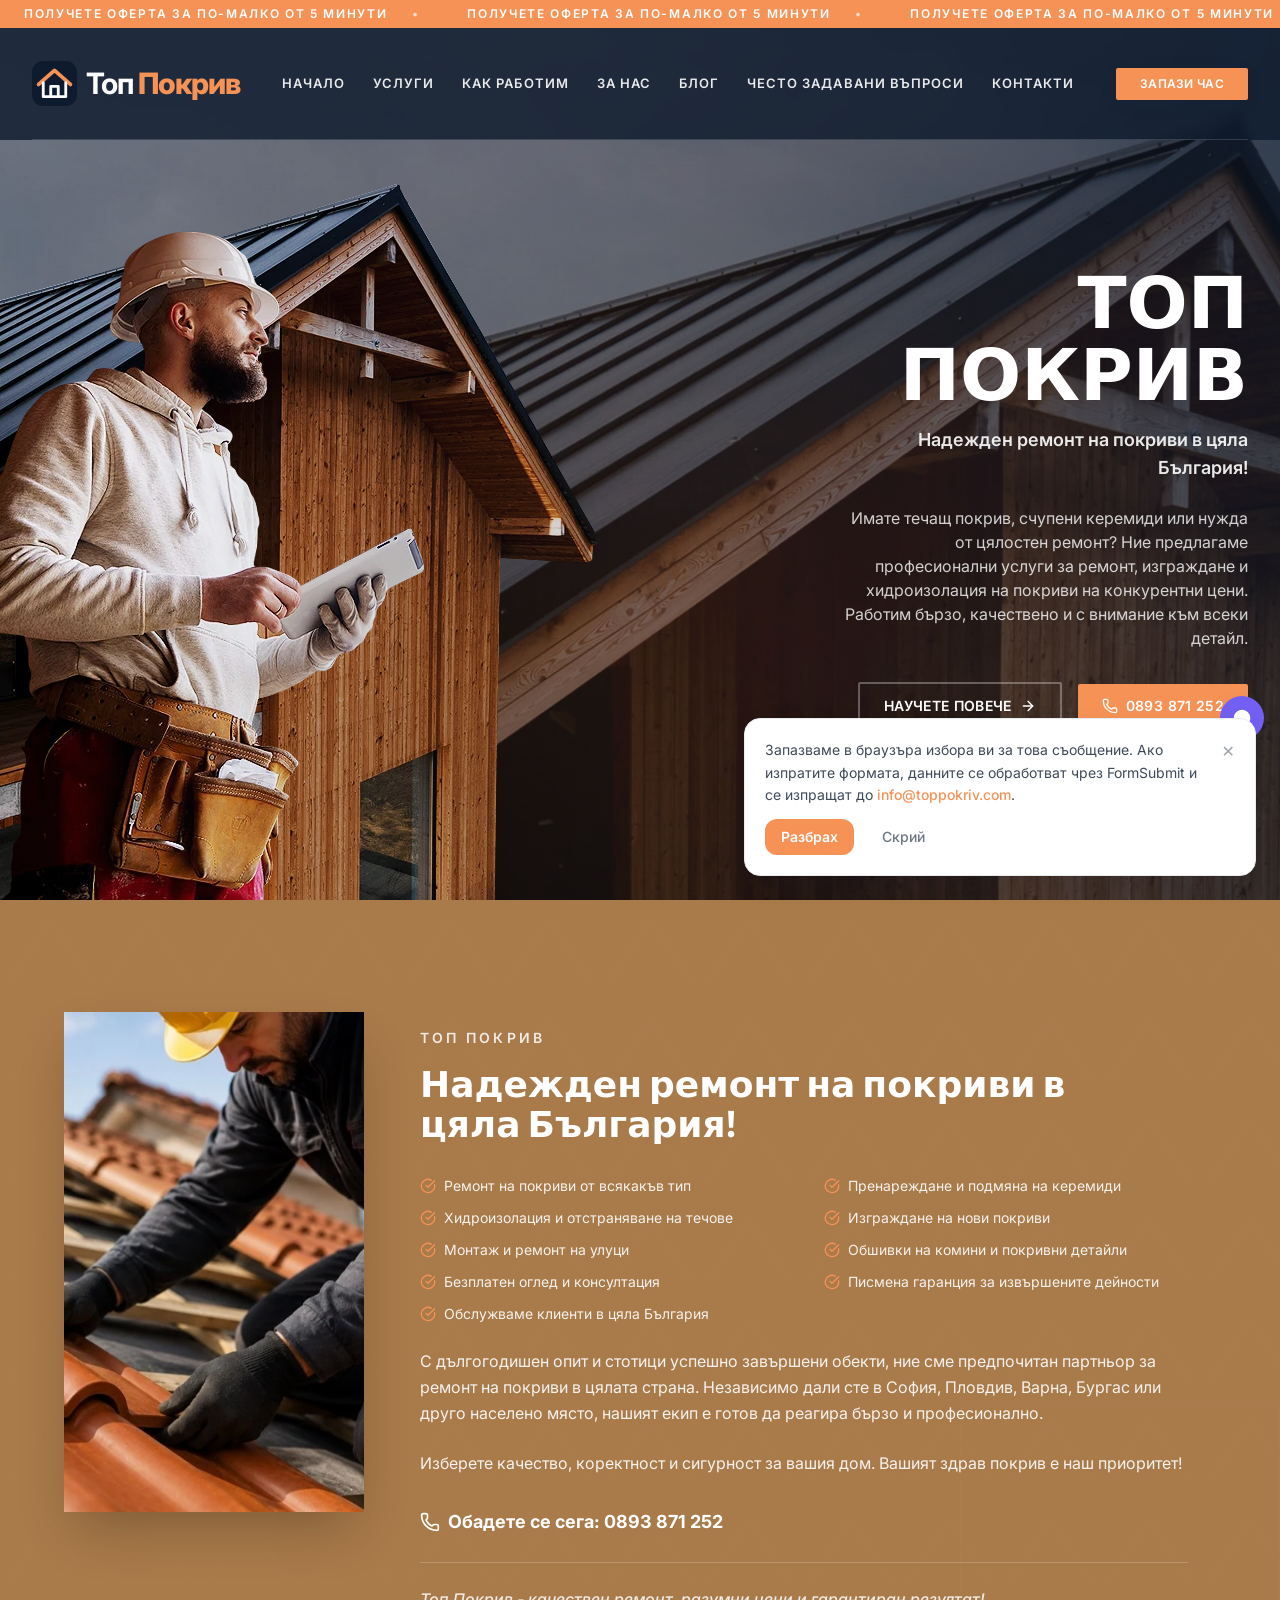
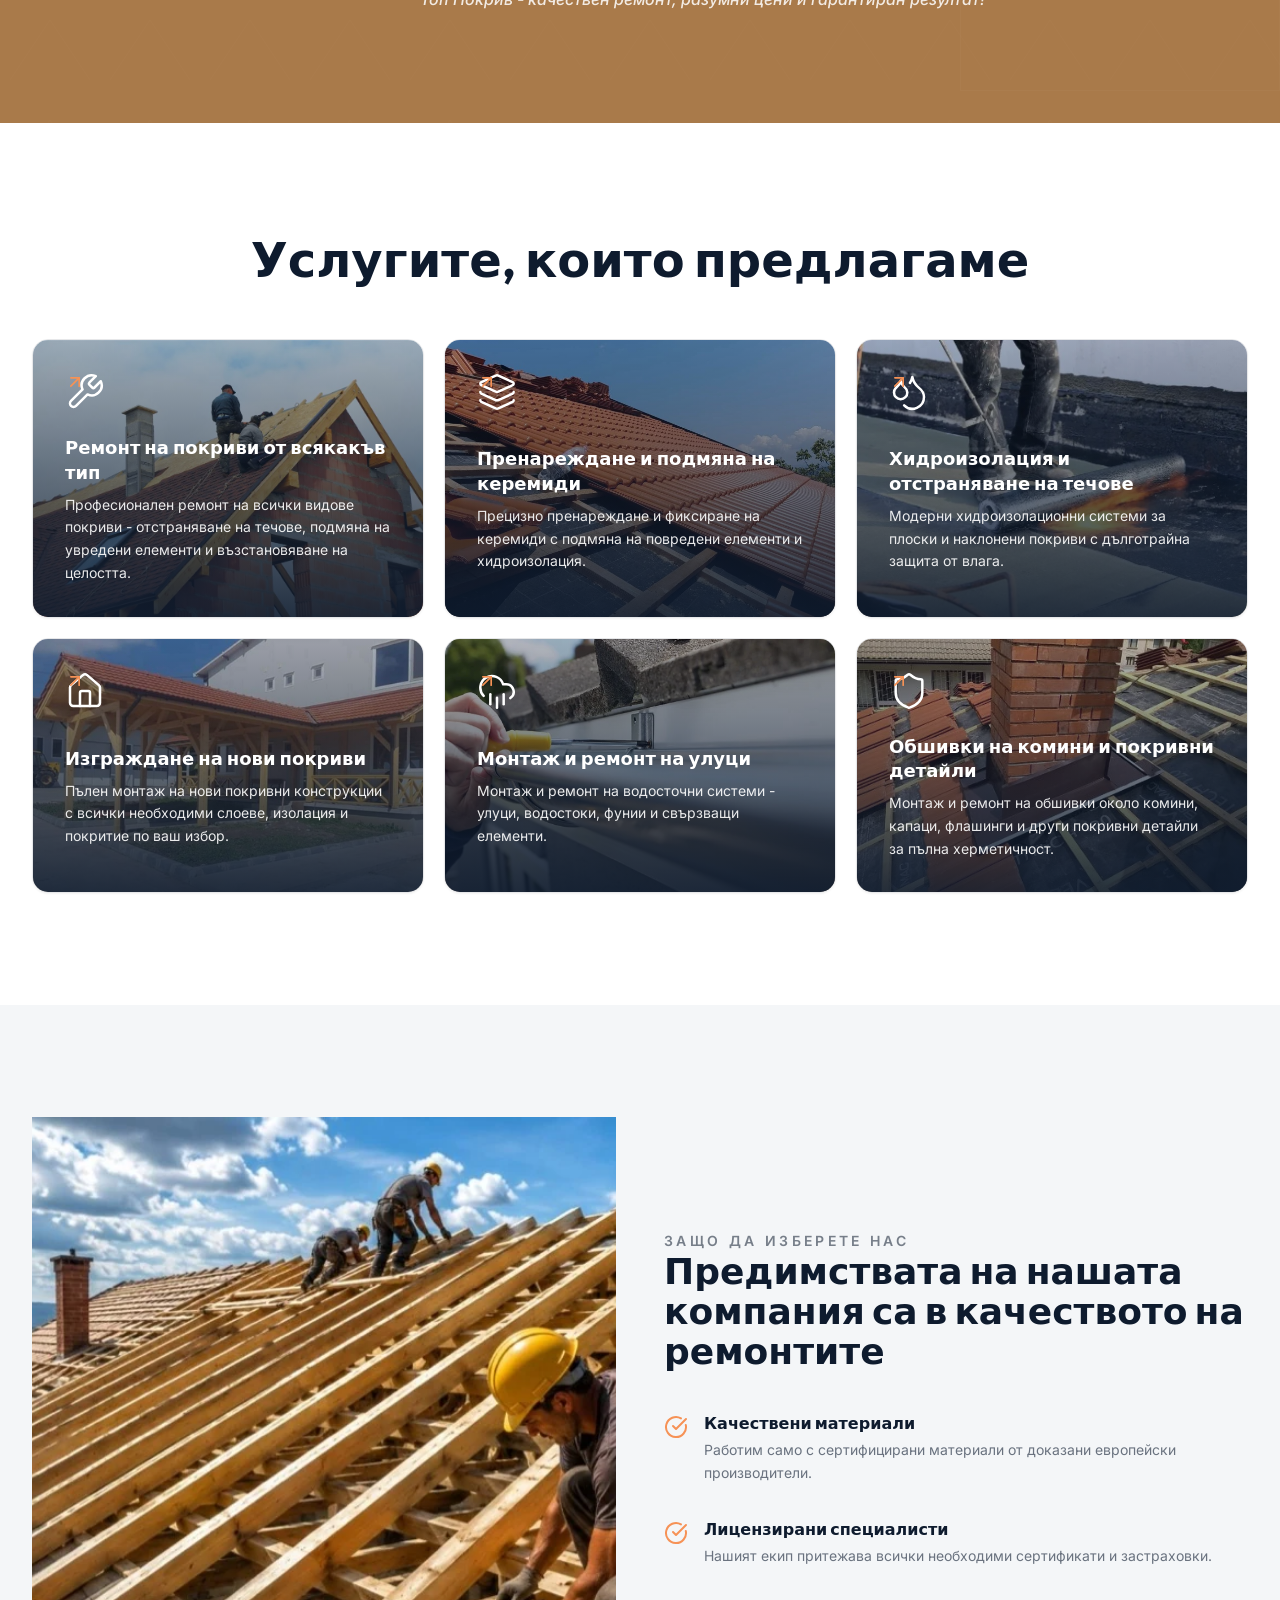
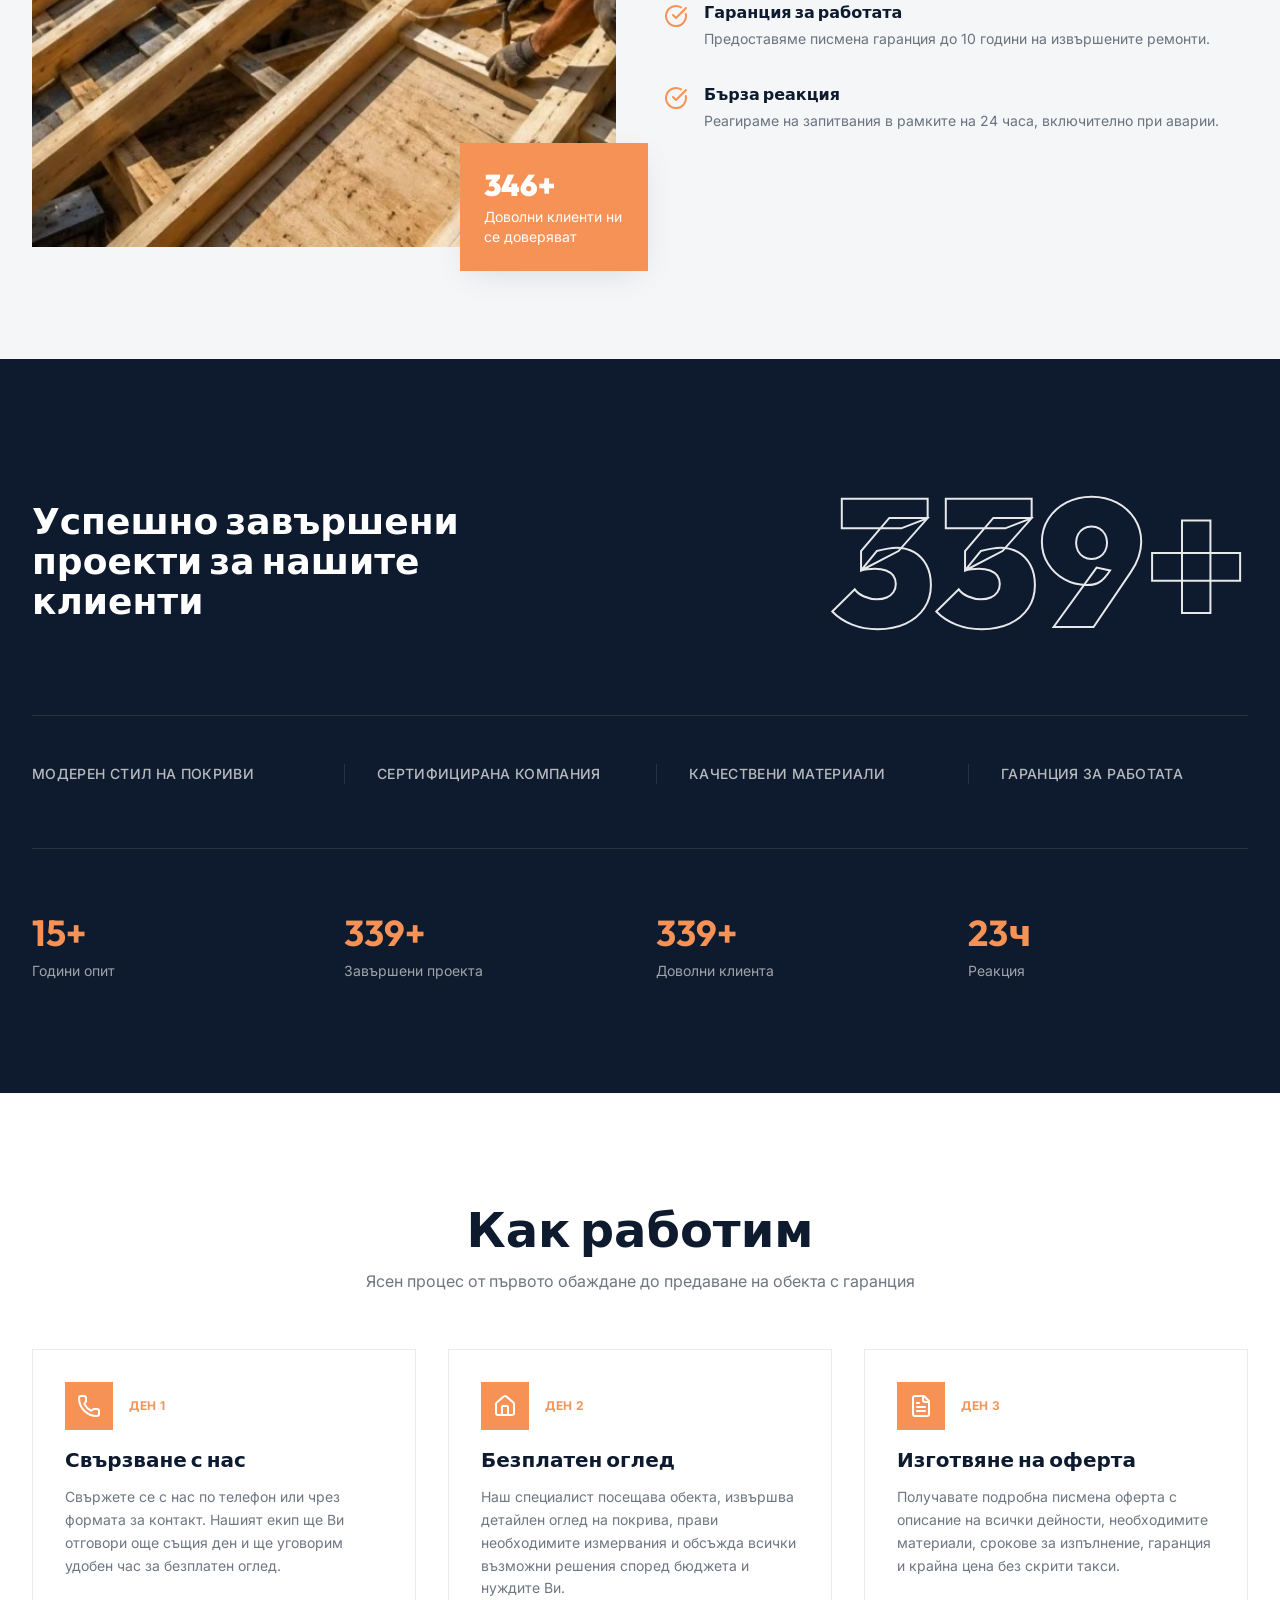
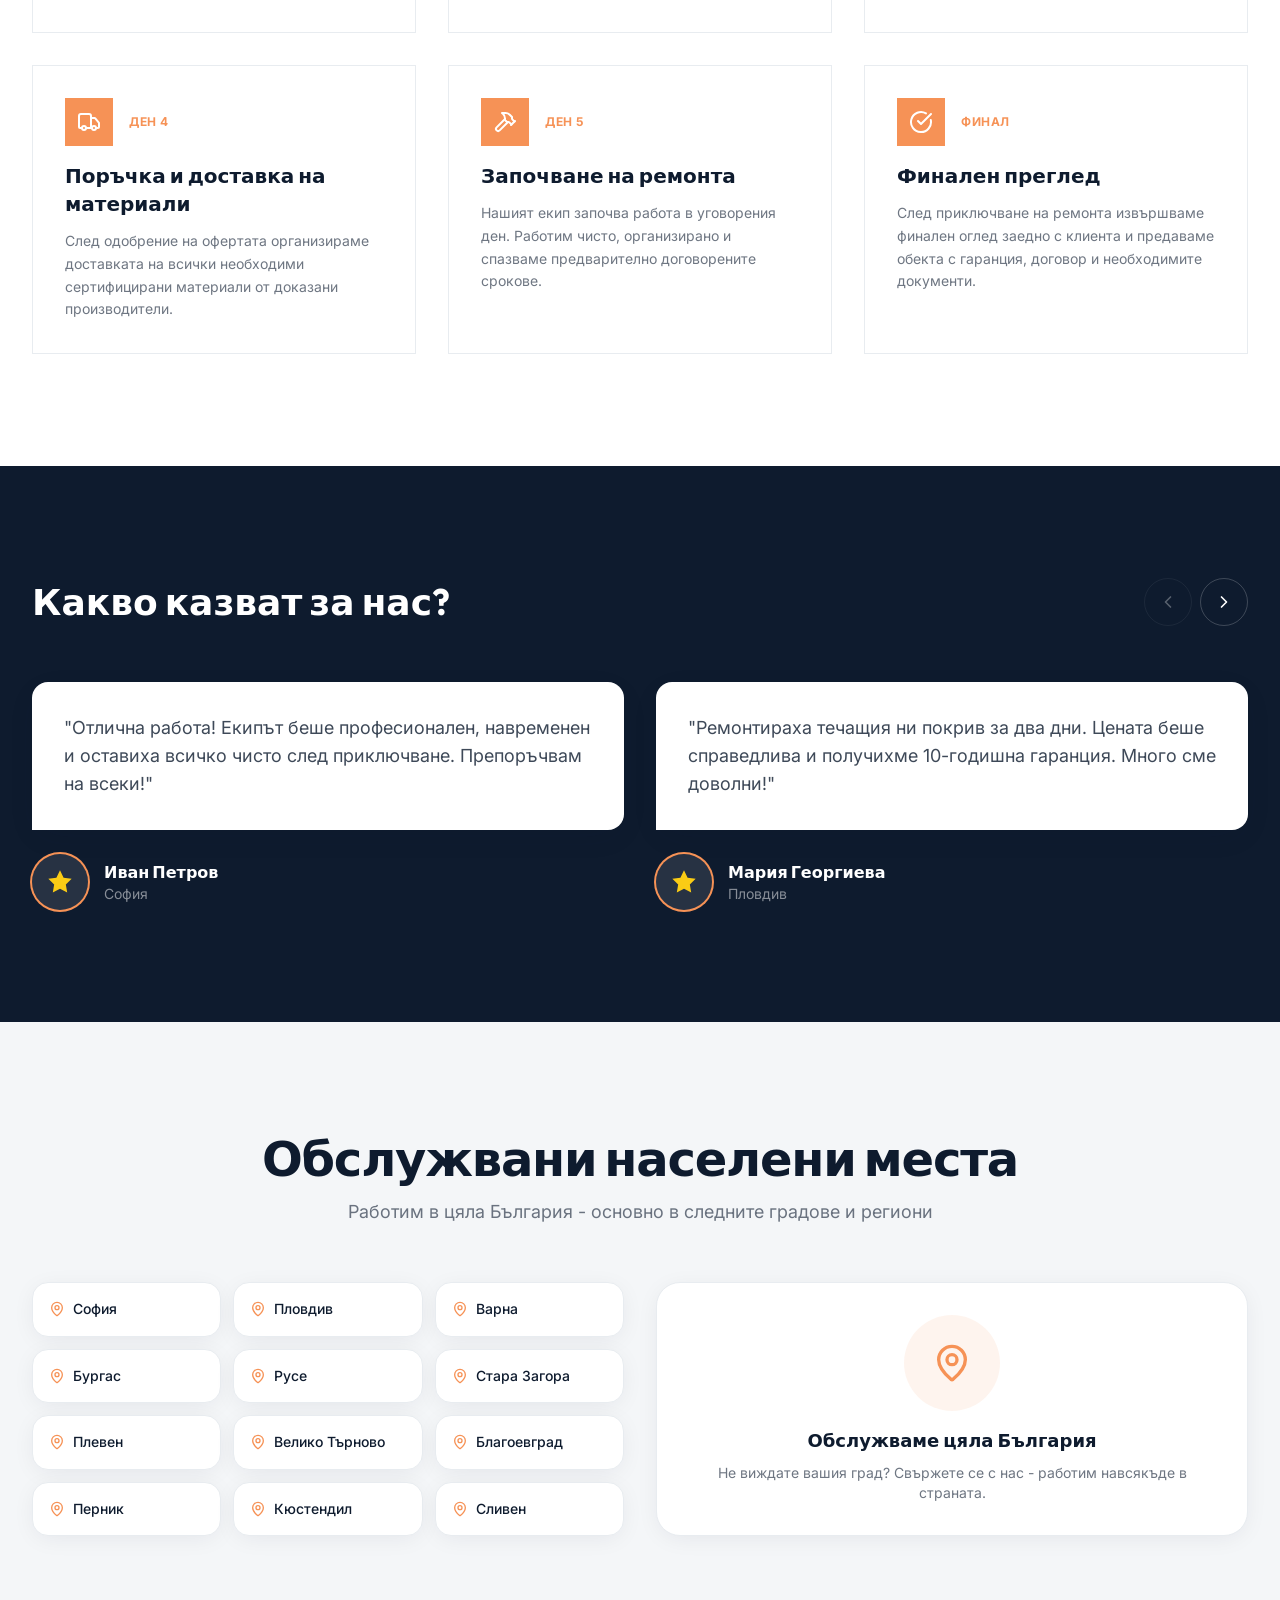
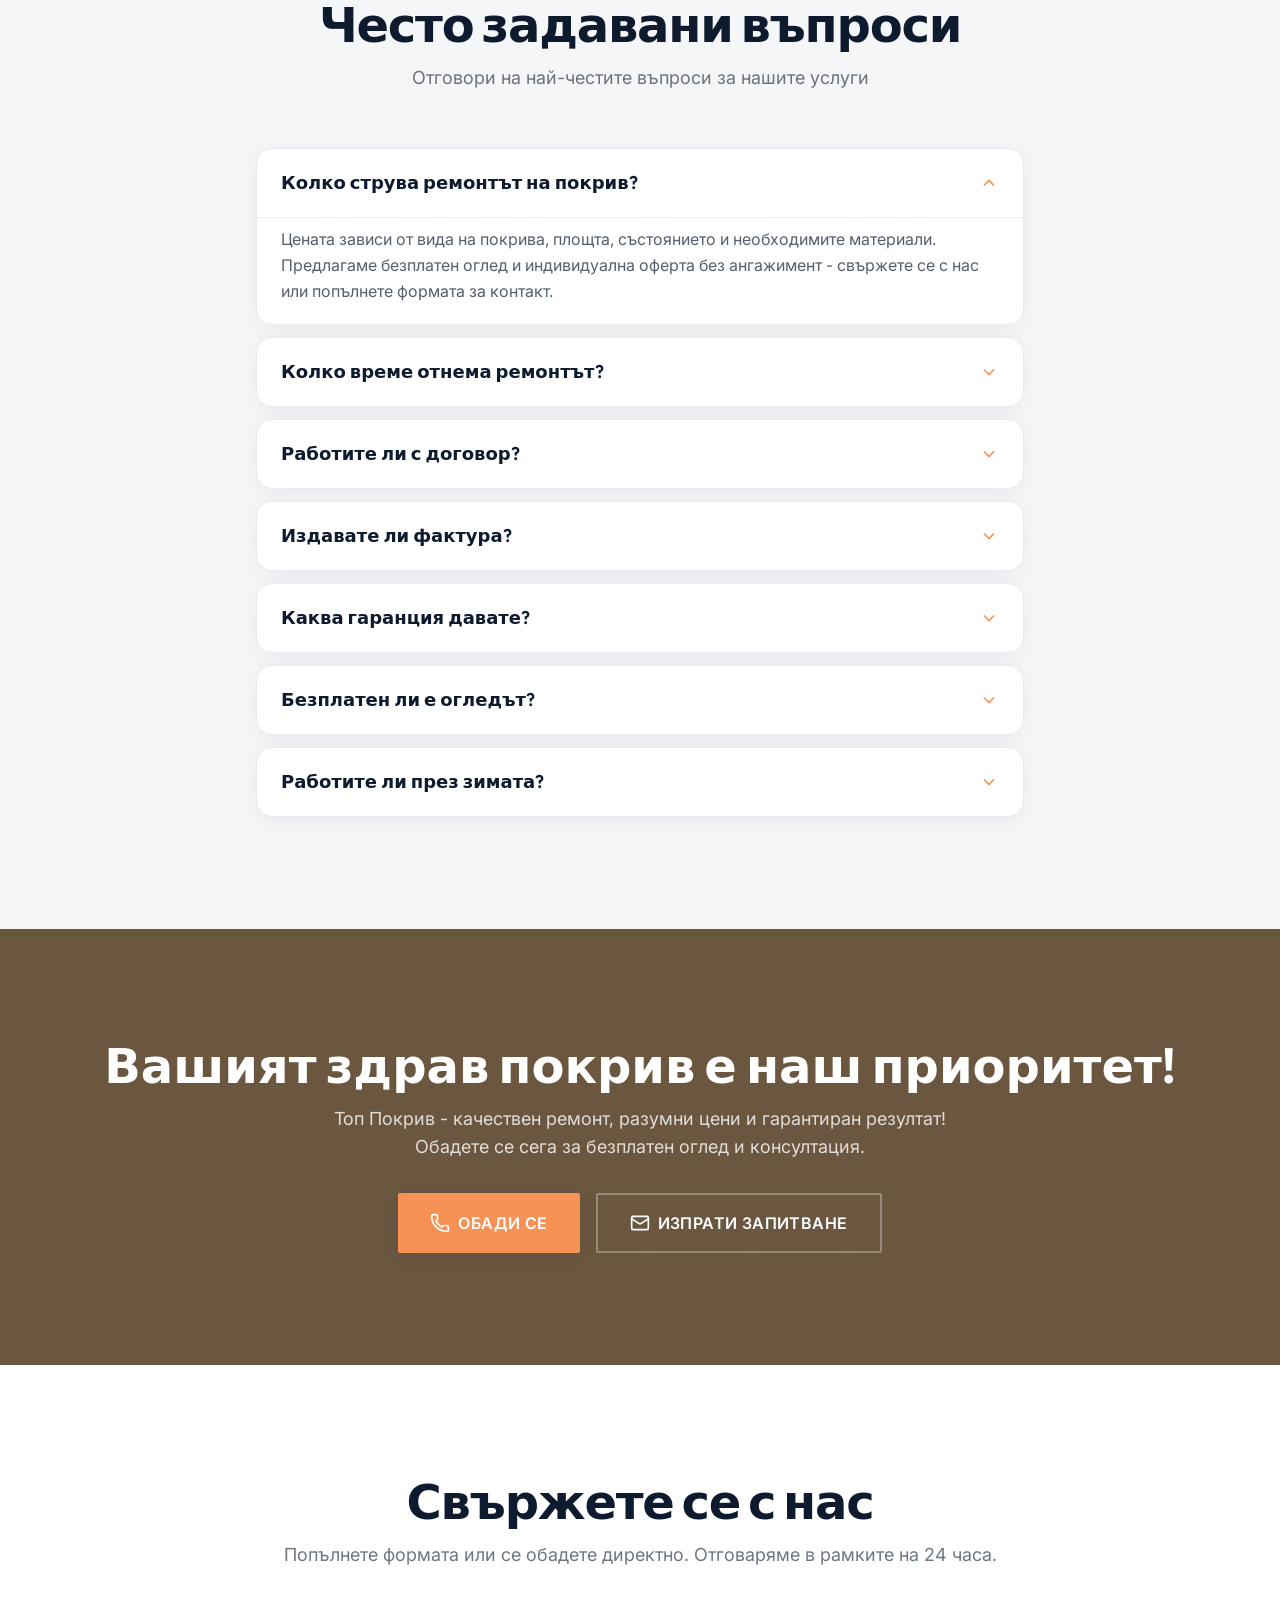
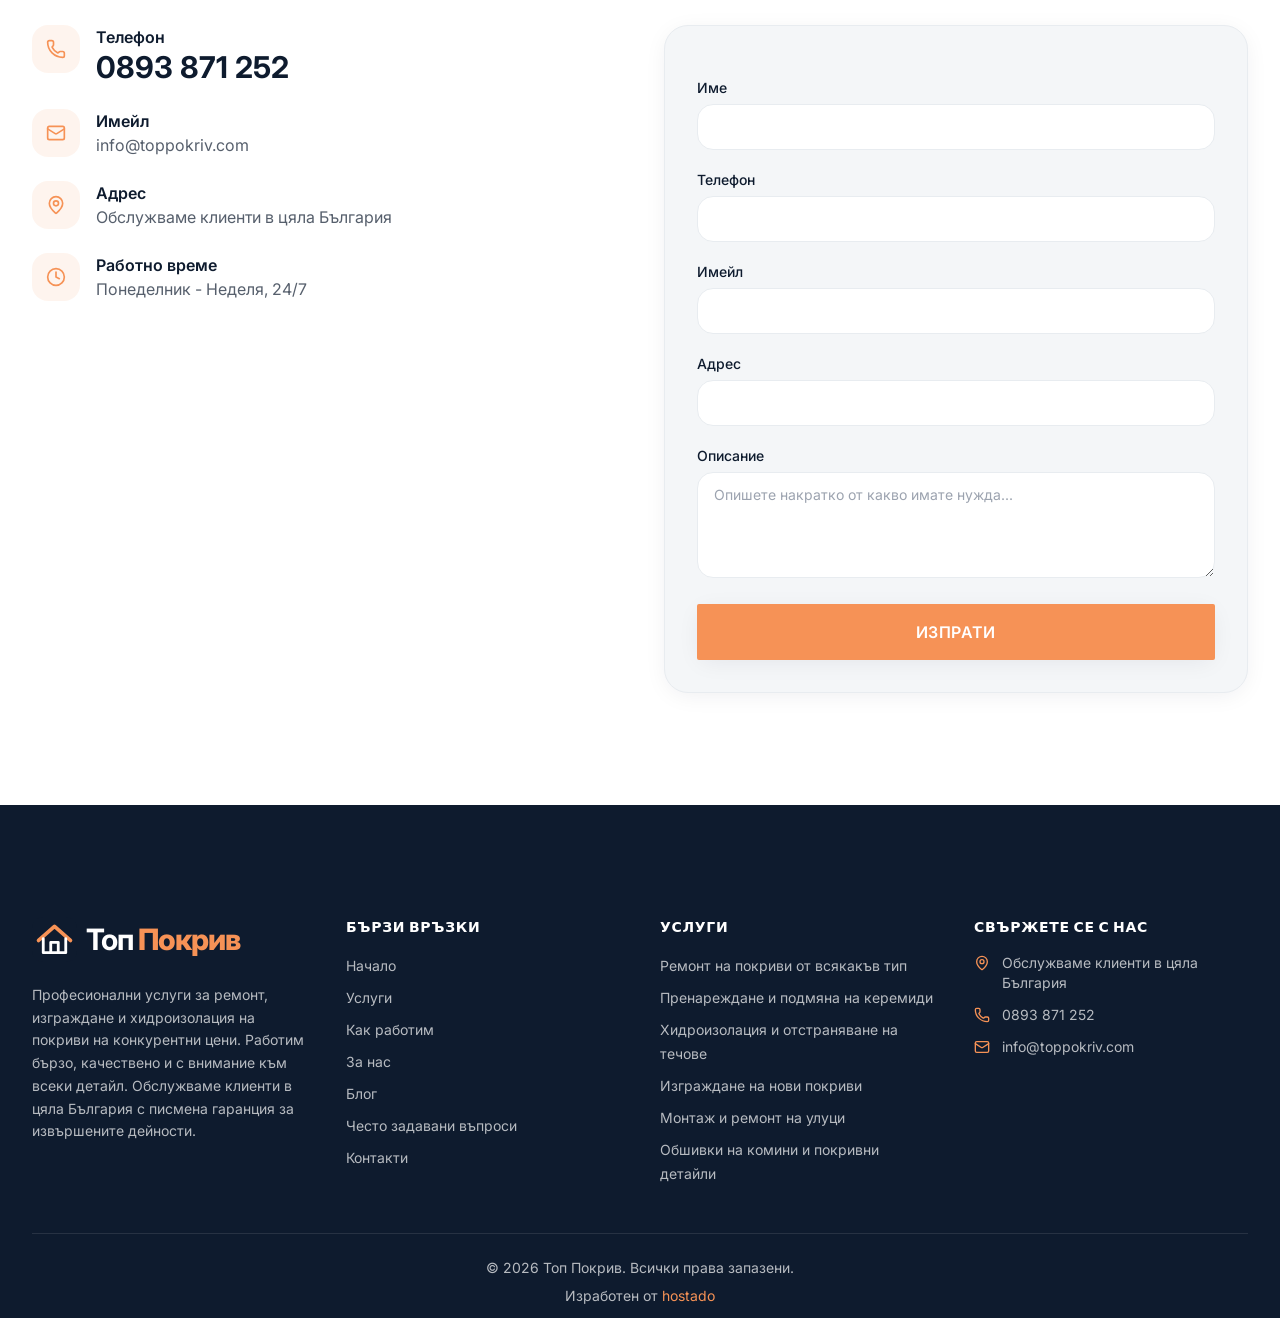
==== commit 89ab2681: "Improve search metadata and add roof repair service page" ====
--- a/index.html
+++ b/index.html
@@ -5,17 +5,24 @@
   <link rel="icon" type="image/svg+xml" href="./favicon.svg">
   <meta name="theme-color" content="#0e1b2e">
   <meta name="viewport" content="width=device-width, initial-scale=1, viewport-fit=cover">
-  <title>Топ Покрив | Професионални покривни услуги</title>
-  <meta name="description" content="Професионални услуги за ремонт, изграждане и хидроизолация на покриви на конкурентни цени. Работим бързо, качествено и с внимание към всеки детайл.">
+  <title>Ремонт на покриви в София и България | Топ Покрив</title>
+  <meta name="description" content="Топ Покрив предлага ремонт на покриви, подмяна на керемиди, хидроизолация и ремонт на улуци. Работим основно в София и обслужваме клиенти в България.">
   <link rel="preload" as="image" href="./images/hero.webp" fetchpriority="high">
   <link rel="canonical" href="https://toppokriv.com/">
+  <meta property="og:type" content="website">
+  <meta property="og:locale" content="bg_BG">
+  <meta property="og:url" content="https://toppokriv.com/">
+  <meta property="og:title" content="Ремонт на покриви в София и България | Топ Покрив">
+  <meta property="og:description" content="Топ Покрив предлага ремонт на покриви, подмяна на керемиди, хидроизолация и ремонт на улуци. Работим основно в София и обслужваме клиенти в България.">
+  <meta property="og:image" content="https://toppokriv.com/images/hero.webp">
+  <meta name="twitter:card" content="summary_large_image">
   <link rel="preconnect" href="https://fonts.googleapis.com">
   <link rel="preconnect" href="https://fonts.gstatic.com" crossorigin>
   <link href="https://fonts.googleapis.com/css2?family=Inter:wght@400;500;600;700&family=Outfit:wght@400;600;700;800;900&display=swap" rel="stylesheet">
   <link rel="stylesheet" href="./css/styles.css">
-  <script type="application/ld+json">{"@context":"https://schema.org","@type":"RoofingContractor","name":"Топ Покрив","description":"Професионални услуги за ремонт, изграждане и хидроизолация на покриви на конкурентни цени. Работим бързо, качествено и с внимание към всеки детайл.","url":"https://toppokriv.com","telephone":"+359893871252","email":"info@pokrivplus.com","address":{"@type":"PostalAddress","streetAddress":"Обслужваме клиенти в цяла България","addressLocality":"София","addressCountry":"BG"},"openingHoursSpecification":{"@type":"OpeningHoursSpecification","dayOfWeek":["Monday","Tuesday","Wednesday","Thursday","Friday","Saturday","Sunday"],"opens":"00:00","closes":"23:59"},"priceRange":"$$","areaServed":{"@type":"Country","name":"Bulgaria"}}</script>
+  <script type="application/ld+json">{"@context":"https://schema.org","@type":"Organization","name":"Топ Покрив","description":"Топ Покрив предлага ремонт на покриви, подмяна на керемиди, хидроизолация и ремонт на улуци. Работим основно в София и обслужваме клиенти в България.","url":"https://toppokriv.com","telephone":"+359893871252","email":"info@toppokriv.com","@id":"https://toppokriv.com/#business","alternateName":"Top Pokriv","image":"https://toppokriv.com/images/hero.webp"}</script>
   <script type="application/ld+json">{"@context":"https://schema.org","@type":"FAQPage","mainEntity":[{"@type":"Question","name":"Колко струва ремонтът на покрив?","acceptedAnswer":{"@type":"Answer","text":"Цената зависи от вида на покрива, площта, състоянието и необходимите материали. Предлагаме безплатен оглед и индивидуална оферта без ангажимент - свържете се с нас или попълнете формата за контакт."}},{"@type":"Question","name":"Колко време отнема ремонтът?","acceptedAnswer":{"@type":"Answer","text":"Времето зависи от обхвата на работата. Малък ремонт може да отнеме 1-2 дни, докато пълен ремонт на голям покрив - 1-2 седмици. Точните срокове се уточняват в офертата."}},{"@type":"Question","name":"Работите ли с договор?","acceptedAnswer":{"@type":"Answer","text":"Да, работим изключително с писмен договор, в който са описани всички дейности, материали, срокове и гаранционни условия."}},{"@type":"Question","name":"Издавате ли фактура?","acceptedAnswer":{"@type":"Answer","text":"Да, издаваме фактура за всяка извършена услуга. Работим както с физически, така и с юридически лица."}},{"@type":"Question","name":"Каква гаранция давате?","acceptedAnswer":{"@type":"Answer","text":"Предоставяме гаранция до 10 години в зависимост от вида на работата и използваните материали. Гаранционните условия са описани в договора."}},{"@type":"Question","name":"Безплатен ли е огледът?","acceptedAnswer":{"@type":"Answer","text":"Да, огледът и консултацията са напълно безплатни и без задължение за поръчка."}},{"@type":"Question","name":"Работите ли през зимата?","acceptedAnswer":{"@type":"Answer","text":"Да, извършваме ремонти през цялата година, включително зимните месеци, при подходящи метеорологични условия."}}]}</script>
-  <script type="application/ld+json">{"@context":"https://schema.org","@type":"BreadcrumbList","itemListElement":[{"@type":"ListItem","position":1,"name":"Начало","item":"https://toppokriv.com"}]}</script>
+  <script type="application/ld+json">{"@context":"https://schema.org","@type":"BreadcrumbList","itemListElement":[{"@type":"ListItem","position":1,"name":"Начало","item":"https://toppokriv.com/"}]}</script>
 </head>
 <body class="font-sans">
 <div hidden=""><!--$--><!--/$--></div><div class="top-marquee" role="marquee" aria-label="Получете оферта за по-малко от 5 минути"><div class="marquee-track"><div class="marquee-group"><span class="marquee-item">Получете оферта за по-малко от 5 минути<span class="marquee-separator" aria-hidden="true">•</span></span><span class="marquee-item">Получете оферта за по-малко от 5 минути<span class="marquee-separator" aria-hidden="true">•</span></span><span class="marquee-item">Получете оферта за по-малко от 5 минути<span class="marquee-separator" aria-hidden="true">•</span></span><span class="marquee-item">Получете оферта за по-малко от 5 минути<span class="marquee-separator" aria-hidden="true">•</span></span><span class="marquee-item">Получете оферта за по-малко от 5 минути<span class="marquee-separator" aria-hidden="true">•</span></span><span class="marquee-item">Получете оферта за по-малко от 5 минути<span class="marquee-separator" aria-hidden="true">•</span></span></div><div class="marquee-group" aria-hidden="true"><span class="marquee-item">Получете оферта за по-малко от 5 минути<span class="marquee-separator" aria-hidden="true">•</span></span><span class="marquee-item">Получете оферта за по-малко от 5 минути<span class="marquee-separator" aria-hidden="true">•</span></span><span class="marquee-item">Получете оферта за по-малко от 5 минути<span class="marquee-separator" aria-hidden="true">•</span></span><span class="marquee-item">Получете оферта за по-малко от 5 минути<span class="marquee-separator" aria-hidden="true">•</span></span><span class="marquee-item">Получете оферта за по-малко от 5 минути<span class="marquee-separator" aria-hidden="true">•</span></span><span class="marquee-item">Получете оферта за по-малко от 5 минути<span class="marquee-separator" aria-hidden="true">•</span></span></div></div></div><header id="site-header" class="fixed inset-x-0 top-[var(--top-banner-height)] z-50 transition-all duration-500 bg-primary/80 backdrop-blur-sm"><div class="section-container"><div class="flex h-16 items-center justify-between border-b border-white/15 sm:h-20 lg:h-28"><a href="#начало" class="flex min-w-0 shrink-0 items-center"><span class="site-wordmark"><img src="./favicon.svg" alt="" aria-hidden="true" width="48" height="48"><span>Топ <strong>Покрив</strong></span></span></a><nav class="hidden items-center gap-7 lg:flex"><a href="#начало" class="text-[13px] font-semibold uppercase tracking-[0.08em] text-white/90 transition hover:text-accent">Начало</a><a href="#услуги" class="text-[13px] font-semibold uppercase tracking-[0.08em] text-white/90 transition hover:text-accent">Услуги</a><a href="#как-работим" class="text-[13px] font-semibold uppercase tracking-[0.08em] text-white/90 transition hover:text-accent">Как работим</a><a href="#за-нас" class="text-[13px] font-semibold uppercase tracking-[0.08em] text-white/90 transition hover:text-accent">За нас</a><a href="blog/index.html" class="text-[13px] font-semibold uppercase tracking-[0.08em] text-white/90 transition hover:text-accent">Блог</a><a href="#faq" class="text-[13px] font-semibold uppercase tracking-[0.08em] text-white/90 transition hover:text-accent">Често задавани въпроси</a><a href="#контакти" class="text-[13px] font-semibold uppercase tracking-[0.08em] text-white/90 transition hover:text-accent">Контакти</a></nav><div class="hidden items-center lg:flex"><a href="#контакти" class="inline-flex items-center justify-center gap-2 rounded-sm font-semibold uppercase tracking-wide transition-all duration-300 focus-visible:outline focus-visible:outline-2 focus-visible:outline-offset-2 focus-visible:outline-accent bg-accent text-white hover:bg-accent-600 shadow-soft hover:shadow-glow px-4 py-2 text-sm rounded-sm bg-accent px-6 text-xs font-bold uppercase tracking-[0.08em] hover:bg-accent-600">Запази час</a></div><button type="button" id="mobile-menu-toggle" aria-controls="mobile-nav" aria-expanded="false" class="p-2 text-white lg:hidden" aria-label="Меню"><svg id="icon-menu" class="h-6 w-6" xmlns="http://www.w3.org/2000/svg" fill="none" viewBox="0 0 24 24" stroke="currentColor" stroke-width="2"><path d="M4 12h16M4 18h16M4 6h16"/></svg><svg id="icon-close" class="hidden h-6 w-6" xmlns="http://www.w3.org/2000/svg" fill="none" viewBox="0 0 24 24" stroke="currentColor" stroke-width="2"><path d="M18 6 6 18M6 6l12 12"/></svg></button></div></div>
@@ -32,7 +39,7 @@
             Безплатен оглед
           </a>
         </div>
-      </nav></header><main class="min-w-0"><section id="начало" class="relative min-h-screen overflow-hidden"><img alt="" decoding="async" data-nimg="fill" class="object-cover" style="position:absolute;height:100%;width:100%;left:0;top:0;right:0;bottom:0;color:transparent" src="./images/hero.webp" fetchpriority="high"/><img alt="" decoding="async" data-nimg="fill" class="object-cover opacity-35" style="position:absolute;height:100%;width:100%;left:0;top:0;right:0;bottom:0;color:transparent" src="./images/hero-pattern.webp"/><div class="pointer-events-none absolute inset-0 z-[1]"><img alt="" width="900" height="700" decoding="async" data-nimg="1" class="absolute bottom-0 left-0 hidden h-auto max-h-[55vh] w-auto md:block lg:max-h-[72vh] xl:max-h-[85vh]" style="color:transparent" src="./images/hero-house.webp"/><img alt="Майстор покриви с таблет" width="550" height="700" decoding="async" data-nimg="1" class="absolute bottom-0 right-[38%] hidden h-auto max-h-[50vh] w-auto md:block lg:right-[42%] lg:max-h-[65vh] xl:right-[855px] xl:max-h-[80vh]" style="color:transparent" src="./images/hero-roofer.webp"/></div><div class="absolute inset-0 z-[2] bg-gradient-to-t from-primary/85 via-primary/55 to-primary/25 lg:bg-gradient-to-l lg:from-primary/55 lg:via-primary/20 lg:to-transparent"></div><div class="section-container relative z-10 grid min-h-[100dvh] grid-cols-1 items-end pb-10 pt-28 sm:items-center sm:pb-0 sm:pt-24 lg:min-h-screen lg:grid-cols-3"><div class="hidden lg:block" aria-hidden="true"></div><div class="hidden lg:block" aria-hidden="true"></div><div class="w-full min-w-0 text-left lg:col-start-3 lg:ml-auto lg:max-w-none lg:text-right"><h1 class="font-display text-4xl font-black uppercase leading-[0.95] text-white sm:text-5xl md:text-6xl lg:text-7xl">Топ Покрив</h1><p class="mt-3 text-base font-semibold text-white/90 sm:mt-4 sm:text-lg">Надежден ремонт на покриви в цяла България!</p><p class="mt-4 max-w-md text-sm leading-relaxed text-white/80 sm:mt-6 sm:text-base lg:ml-auto lg:text-right">Имате течащ покрив, счупени керемиди или нужда от цялостен ремонт? Ние предлагаме професионални услуги за ремонт, изграждане и хидроизолация на покриви на конкурентни цени. Работим бързо, качествено и с внимание към всеки детайл.</p><div class="mt-6 flex w-full flex-col gap-3 sm:mt-8 sm:w-auto sm:flex-row sm:flex-wrap sm:items-center sm:gap-4 lg:ml-auto lg:justify-end"><a href="#за-нас" class="inline-flex items-center justify-center gap-2 rounded-sm font-semibold uppercase tracking-wide transition-all duration-300 focus-visible:outline focus-visible:outline-2 focus-visible:outline-offset-2 focus-visible:outline-accent border-2 border-white/30 text-white hover:bg-white/10 px-6 py-3 text-sm w-full justify-center sm:w-auto">Научете повече<svg xmlns="http://www.w3.org/2000/svg" width="24" height="24" viewBox="0 0 24 24" fill="none" stroke="currentColor" stroke-width="2" stroke-linecap="round" stroke-linejoin="round" class="lucide lucide-arrow-right h-4 w-4" aria-hidden="true"><path d="M5 12h14"></path><path d="m12 5 7 7-7 7"></path></svg></a><a href="tel:+359893871252" class="inline-flex items-center justify-center gap-2 rounded-sm font-semibold uppercase tracking-wide transition-all duration-300 focus-visible:outline focus-visible:outline-2 focus-visible:outline-offset-2 focus-visible:outline-accent bg-accent text-white hover:bg-accent-600 shadow-soft hover:shadow-glow px-6 py-3 text-sm w-full justify-center sm:w-auto"><svg xmlns="http://www.w3.org/2000/svg" width="24" height="24" viewBox="0 0 24 24" fill="none" stroke="currentColor" stroke-width="2" stroke-linecap="round" stroke-linejoin="round" class="lucide lucide-phone h-4 w-4" aria-hidden="true"><path d="M13.832 16.568a1 1 0 0 0 1.213-.303l.355-.465A2 2 0 0 1 17 15h3a2 2 0 0 1 2 2v3a2 2 0 0 1-2 2A18 18 0 0 1 2 4a2 2 0 0 1 2-2h3a2 2 0 0 1 2 2v3a2 2 0 0 1-.8 1.6l-.468.351a1 1 0 0 0-.292 1.233 14 14 0 0 0 6.392 6.384"></path></svg><span class="sm:hidden">Обади се</span><span class="hidden sm:inline">0893 871 252</span></a></div></div></div></section><section id="за-нас" class="relative overflow-hidden bg-[#a97a4a] section-padding"><div class="absolute inset-0 roof-pattern opacity-15"></div><div class="pointer-events-none absolute bottom-8 right-0 h-56 w-64 border border-white/10 opacity-20 lg:h-72 lg:w-80"></div><div class="section-container relative"><div class="mx-auto grid max-w-6xl items-start gap-10 lg:grid-cols-[300px,1fr] lg:gap-14"><div class="relative mx-auto aspect-[3/5] w-full max-w-[300px] overflow-hidden shadow-2xl"><img alt="Майстор полага керемиди на покрив" loading="lazy" decoding="async" data-nimg="fill" class="object-cover" style="position:absolute;height:100%;width:100%;left:0;top:0;right:0;bottom:0;object-position:70% center;color:transparent" src="./images/about/main.webp"/></div><div class="pt-2 lg:pt-4"><p class="text-sm font-semibold uppercase tracking-[0.22em] text-white/85">Топ Покрив</p><h2 class="mt-4 max-w-2xl font-display text-3xl font-bold leading-tight text-white sm:text-4xl">Надежден ремонт на покриви в цяла България!</h2><ul class="mt-8 grid gap-3 sm:grid-cols-2"><li class="flex items-start gap-2 text-sm text-white/90"><svg xmlns="http://www.w3.org/2000/svg" width="24" height="24" viewBox="0 0 24 24" fill="none" stroke="currentColor" stroke-width="2" stroke-linecap="round" stroke-linejoin="round" class="lucide lucide-circle-check-big mt-0.5 h-4 w-4 shrink-0 text-accent" aria-hidden="true"><path d="M21.801 10A10 10 0 1 1 17 3.335"></path><path d="m9 11 3 3L22 4"></path></svg>Ремонт на покриви от всякакъв тип</li><li class="flex items-start gap-2 text-sm text-white/90"><svg xmlns="http://www.w3.org/2000/svg" width="24" height="24" viewBox="0 0 24 24" fill="none" stroke="currentColor" stroke-width="2" stroke-linecap="round" stroke-linejoin="round" class="lucide lucide-circle-check-big mt-0.5 h-4 w-4 shrink-0 text-accent" aria-hidden="true"><path d="M21.801 10A10 10 0 1 1 17 3.335"></path><path d="m9 11 3 3L22 4"></path></svg>Пренареждане и подмяна на керемиди</li><li class="flex items-start gap-2 text-sm text-white/90"><svg xmlns="http://www.w3.org/2000/svg" width="24" height="24" viewBox="0 0 24 24" fill="none" stroke="currentColor" stroke-width="2" stroke-linecap="round" stroke-linejoin="round" class="lucide lucide-circle-check-big mt-0.5 h-4 w-4 shrink-0 text-accent" aria-hidden="true"><path d="M21.801 10A10 10 0 1 1 17 3.335"></path><path d="m9 11 3 3L22 4"></path></svg>Хидроизолация и отстраняване на течове</li><li class="flex items-start gap-2 text-sm text-white/90"><svg xmlns="http://www.w3.org/2000/svg" width="24" height="24" viewBox="0 0 24 24" fill="none" stroke="currentColor" stroke-width="2" stroke-linecap="round" stroke-linejoin="round" class="lucide lucide-circle-check-big mt-0.5 h-4 w-4 shrink-0 text-accent" aria-hidden="true"><path d="M21.801 10A10 10 0 1 1 17 3.335"></path><path d="m9 11 3 3L22 4"></path></svg>Изграждане на нови покриви</li><li class="flex items-start gap-2 text-sm text-white/90"><svg xmlns="http://www.w3.org/2000/svg" width="24" height="24" viewBox="0 0 24 24" fill="none" stroke="currentColor" stroke-width="2" stroke-linecap="round" stroke-linejoin="round" class="lucide lucide-circle-check-big mt-0.5 h-4 w-4 shrink-0 text-accent" aria-hidden="true"><path d="M21.801 10A10 10 0 1 1 17 3.335"></path><path d="m9 11 3 3L22 4"></path></svg>Монтаж и ремонт на улуци</li><li class="flex items-start gap-2 text-sm text-white/90"><svg xmlns="http://www.w3.org/2000/svg" width="24" height="24" viewBox="0 0 24 24" fill="none" stroke="currentColor" stroke-width="2" stroke-linecap="round" stroke-linejoin="round" class="lucide lucide-circle-check-big mt-0.5 h-4 w-4 shrink-0 text-accent" aria-hidden="true"><path d="M21.801 10A10 10 0 1 1 17 3.335"></path><path d="m9 11 3 3L22 4"></path></svg>Обшивки на комини и покривни детайли</li><li class="flex items-start gap-2 text-sm text-white/90"><svg xmlns="http://www.w3.org/2000/svg" width="24" height="24" viewBox="0 0 24 24" fill="none" stroke="currentColor" stroke-width="2" stroke-linecap="round" stroke-linejoin="round" class="lucide lucide-circle-check-big mt-0.5 h-4 w-4 shrink-0 text-accent" aria-hidden="true"><path d="M21.801 10A10 10 0 1 1 17 3.335"></path><path d="m9 11 3 3L22 4"></path></svg>Безплатен оглед и консултация</li><li class="flex items-start gap-2 text-sm text-white/90"><svg xmlns="http://www.w3.org/2000/svg" width="24" height="24" viewBox="0 0 24 24" fill="none" stroke="currentColor" stroke-width="2" stroke-linecap="round" stroke-linejoin="round" class="lucide lucide-circle-check-big mt-0.5 h-4 w-4 shrink-0 text-accent" aria-hidden="true"><path d="M21.801 10A10 10 0 1 1 17 3.335"></path><path d="m9 11 3 3L22 4"></path></svg>Писмена гаранция за извършените дейности</li><li class="flex items-start gap-2 text-sm text-white/90"><svg xmlns="http://www.w3.org/2000/svg" width="24" height="24" viewBox="0 0 24 24" fill="none" stroke="currentColor" stroke-width="2" stroke-linecap="round" stroke-linejoin="round" class="lucide lucide-circle-check-big mt-0.5 h-4 w-4 shrink-0 text-accent" aria-hidden="true"><path d="M21.801 10A10 10 0 1 1 17 3.335"></path><path d="m9 11 3 3L22 4"></path></svg>Обслужваме клиенти в цяла България</li></ul><p class="mt-6 max-w-3xl text-base leading-relaxed text-white/90">С дългогодишен опит и стотици успешно завършени обекти, ние сме предпочитан партньор за ремонт на покриви в цялата страна. Независимо дали сте в София, Пловдив, Варна, Бургас или друго населено място, нашият екип е готов да реагира бързо и професионално.</p><p class="mt-6 max-w-3xl text-base leading-relaxed text-white/90">Изберете качество, коректност и сигурност за вашия дом. Вашият здрав покрив е наш приоритет!</p><a href="tel:+359893871252" class="mt-6 inline-flex flex-wrap items-center gap-2 text-base font-bold text-white transition hover:text-accent sm:mt-8 sm:text-lg"><svg xmlns="http://www.w3.org/2000/svg" width="24" height="24" viewBox="0 0 24 24" fill="none" stroke="currentColor" stroke-width="2" stroke-linecap="round" stroke-linejoin="round" class="lucide lucide-phone h-5 w-5" aria-hidden="true"><path d="M13.832 16.568a1 1 0 0 0 1.213-.303l.355-.465A2 2 0 0 1 17 15h3a2 2 0 0 1 2 2v3a2 2 0 0 1-2 2A18 18 0 0 1 2 4a2 2 0 0 1 2-2h3a2 2 0 0 1 2 2v3a2 2 0 0 1-.8 1.6l-.468.351a1 1 0 0 0-.292 1.233 14 14 0 0 0 6.392 6.384"></path></svg>Обадете се сега: <!-- -->0893 871 252</a><p class="mt-6 max-w-3xl border-t border-white/20 pt-6 text-base font-medium italic text-white/85">Топ Покрив - качествен ремонт, разумни цени и гарантиран резултат!</p></div></div></div></section><section id="услуги" class="section-padding bg-white"><div class="section-container"><div class="mb-10 text-center sm:mb-14"><h2 class="font-display text-2xl font-bold text-primary sm:text-3xl lg:text-4xl xl:text-5xl">Услугите, които предлагаме</h2></div><div class="grid gap-5 sm:grid-cols-2 lg:grid-cols-3"><a href="#контакти" data-scroll-contact class="group relative flex h-[300px] flex-col overflow-hidden rounded-2xl border border-primary/10 p-5 shadow-sm transition hover:border-accent/40 sm:h-[340px] sm:p-8"><div class="absolute inset-0 overflow-hidden"><img alt="Ремонт на покриви от всякакъв тип" loading="lazy" decoding="async" data-nimg="fill" class="h-full w-full object-cover transition-transform duration-500 ease-out group-hover:scale-105" src="./images/services/remont.webp"/><div class="absolute inset-0 bg-gradient-to-t from-primary/90 via-primary/60 to-primary/30"></div></div><div class="absolute left-5 top-5 z-10 sm:left-8 sm:top-8"><svg xmlns="http://www.w3.org/2000/svg" width="24" height="24" viewBox="0 0 24 24" fill="none" stroke="currentColor" stroke-width="2" stroke-linecap="round" stroke-linejoin="round" class="lucide lucide-wrench h-10 w-10 stroke-[1.5] text-white transition" aria-hidden="true"><path d="M14.7 6.3a1 1 0 0 0 0 1.4l1.6 1.6a1 1 0 0 0 1.4 0l3.77-3.77a6 6 0 0 1-7.94 7.94l-6.91 6.91a2.12 2.12 0 0 1-3-3l6.91-6.91a6 6 0 0 1 7.94-7.94l-3.76 3.76z"></path></svg></div><div class="relative z-10 flex flex-1 flex-col justify-center w-full pr-8 pt-14 sm:pr-10 sm:pt-16"><h3 class="font-display text-lg font-semibold leading-snug text-white line-clamp-2">Ремонт на покриви от всякакъв тип</h3><p class="mt-2 text-sm leading-relaxed text-white/90 line-clamp-3">Професионален ремонт на всички видове покриви - отстраняване на течове, подмяна на увредени елементи и възстановяване на целостта.</p></div><svg xmlns="http://www.w3.org/2000/svg" width="24" height="24" viewBox="0 0 24 24" fill="none" stroke="currentColor" stroke-width="2" stroke-linecap="round" stroke-linejoin="round" class="lucide lucide-arrow-up-right pointer-events-none absolute bottom-5 right-5 z-10 h-5 w-5 shrink-0 text-accent sm:bottom-8 sm:right-8" aria-hidden="true"><path d="M7 7h10v10"></path><path d="M7 17 17 7"></path></svg></a><a href="#контакти" data-scroll-contact class="group relative flex h-[300px] flex-col overflow-hidden rounded-2xl border border-primary/10 p-5 shadow-sm transition hover:border-accent/40 sm:h-[340px] sm:p-8"><div class="absolute inset-0 overflow-hidden"><img alt="Пренареждане и подмяна на керемиди" loading="lazy" decoding="async" data-nimg="fill" class="h-full w-full object-cover transition-transform duration-500 ease-out group-hover:scale-105" src="./images/services/keremidi.webp"/><div class="absolute inset-0 bg-gradient-to-t from-primary/90 via-primary/60 to-primary/30"></div></div><div class="absolute left-5 top-5 z-10 sm:left-8 sm:top-8"><svg xmlns="http://www.w3.org/2000/svg" width="24" height="24" viewBox="0 0 24 24" fill="none" stroke="currentColor" stroke-width="2" stroke-linecap="round" stroke-linejoin="round" class="lucide lucide-layers h-10 w-10 stroke-[1.5] text-white transition" aria-hidden="true"><path d="M12.83 2.18a2 2 0 0 0-1.66 0L2.6 6.08a1 1 0 0 0 0 1.83l8.58 3.91a2 2 0 0 0 1.66 0l8.58-3.9a1 1 0 0 0 0-1.83z"></path><path d="M2 12a1 1 0 0 0 .58.91l8.6 3.91a2 2 0 0 0 1.65 0l8.58-3.9A1 1 0 0 0 22 12"></path><path d="M2 17a1 1 0 0 0 .58.91l8.6 3.91a2 2 0 0 0 1.65 0l8.58-3.9A1 1 0 0 0 22 17"></path></svg></div><div class="relative z-10 flex flex-1 flex-col justify-center w-full pr-8 pt-14 sm:pr-10 sm:pt-16"><h3 class="font-display text-lg font-semibold leading-snug text-white line-clamp-2">Пренареждане и подмяна на керемиди</h3><p class="mt-2 text-sm leading-relaxed text-white/90 line-clamp-3">Прецизно пренареждане и фиксиране на керемиди с подмяна на повредени елементи и хидроизолация.</p></div><svg xmlns="http://www.w3.org/2000/svg" width="24" height="24" viewBox="0 0 24 24" fill="none" stroke="currentColor" stroke-width="2" stroke-linecap="round" stroke-linejoin="round" class="lucide lucide-arrow-up-right pointer-events-none absolute bottom-5 right-5 z-10 h-5 w-5 shrink-0 text-accent sm:bottom-8 sm:right-8" aria-hidden="true"><path d="M7 7h10v10"></path><path d="M7 17 17 7"></path></svg></a><a href="#контакти" data-scroll-contact class="group relative flex h-[300px] flex-col overflow-hidden rounded-2xl border border-primary/10 p-5 shadow-sm transition hover:border-accent/40 sm:h-[340px] sm:p-8"><div class="absolute inset-0 overflow-hidden"><img alt="Хидроизолация и отстраняване на течове" loading="lazy" decoding="async" data-nimg="fill" class="h-full w-full object-cover transition-transform duration-500 ease-out group-hover:scale-105" src="./images/services/hidro.webp"/><div class="absolute inset-0 bg-gradient-to-t from-primary/90 via-primary/60 to-primary/30"></div></div><div class="absolute left-5 top-5 z-10 sm:left-8 sm:top-8"><svg xmlns="http://www.w3.org/2000/svg" width="24" height="24" viewBox="0 0 24 24" fill="none" stroke="currentColor" stroke-width="2" stroke-linecap="round" stroke-linejoin="round" class="lucide lucide-droplets h-10 w-10 stroke-[1.5] text-white transition" aria-hidden="true"><path d="M7 16.3c2.2 0 4-1.83 4-4.05 0-1.16-.57-2.26-1.71-3.19S7.29 6.75 7 5.3c-.29 1.45-1.14 2.84-2.29 3.76S3 11.1 3 12.25c0 2.22 1.8 4.05 4 4.05z"></path><path d="M12.56 6.6A10.97 10.97 0 0 0 14 3.02c.5 2.5 2 4.9 4 6.5s3 3.5 3 5.5a6.98 6.98 0 0 1-11.91 4.97"></path></svg></div><div class="relative z-10 flex flex-1 flex-col justify-center w-full pr-8 pt-14 sm:pr-10 sm:pt-16"><h3 class="font-display text-lg font-semibold leading-snug text-white line-clamp-2">Хидроизолация и отстраняване на течове</h3><p class="mt-2 text-sm leading-relaxed text-white/90 line-clamp-3">Модерни хидроизолационни системи за плоски и наклонени покриви с дълготрайна защита от влага.</p></div><svg xmlns="http://www.w3.org/2000/svg" width="24" height="24" viewBox="0 0 24 24" fill="none" stroke="currentColor" stroke-width="2" stroke-linecap="round" stroke-linejoin="round" class="lucide lucide-arrow-up-right pointer-events-none absolute bottom-5 right-5 z-10 h-5 w-5 shrink-0 text-accent sm:bottom-8 sm:right-8" aria-hidden="true"><path d="M7 7h10v10"></path><path d="M7 17 17 7"></path></svg></a><a href="#контакти" data-scroll-contact class="group relative flex h-[300px] flex-col overflow-hidden rounded-2xl border border-primary/10 p-5 shadow-sm transition hover:border-accent/40 sm:h-[340px] sm:p-8"><div class="absolute inset-0 overflow-hidden"><img alt="Изграждане на нови покриви" loading="lazy" decoding="async" data-nimg="fill" class="h-full w-full object-cover transition-transform duration-500 ease-out group-hover:scale-105" src="./images/services/nov-pokriv.webp"/><div class="absolute inset-0 bg-gradient-to-t from-primary/90 via-primary/60 to-primary/30"></div></div><div class="absolute left-5 top-5 z-10 sm:left-8 sm:top-8"><svg xmlns="http://www.w3.org/2000/svg" width="24" height="24" viewBox="0 0 24 24" fill="none" stroke="currentColor" stroke-width="2" stroke-linecap="round" stroke-linejoin="round" class="lucide lucide-house h-10 w-10 stroke-[1.5] text-white transition" aria-hidden="true"><path d="M15 21v-8a1 1 0 0 0-1-1h-4a1 1 0 0 0-1 1v8"></path><path d="M3 10a2 2 0 0 1 .709-1.528l7-5.999a2 2 0 0 1 2.582 0l7 5.999A2 2 0 0 1 21 10v9a2 2 0 0 1-2 2H5a2 2 0 0 1-2-2z"></path></svg></div><div class="relative z-10 flex flex-1 flex-col justify-center w-full pr-8 pt-14 sm:pr-10 sm:pt-16"><h3 class="font-display text-lg font-semibold leading-snug text-white line-clamp-2">Изграждане на нови покриви</h3><p class="mt-2 text-sm leading-relaxed text-white/90 line-clamp-3">Пълен монтаж на нови покривни конструкции с всички необходими слоеве, изолация и покритие по ваш избор.</p></div><svg xmlns="http://www.w3.org/2000/svg" width="24" height="24" viewBox="0 0 24 24" fill="none" stroke="currentColor" stroke-width="2" stroke-linecap="round" stroke-linejoin="round" class="lucide lucide-arrow-up-right pointer-events-none absolute bottom-5 right-5 z-10 h-5 w-5 shrink-0 text-accent sm:bottom-8 sm:right-8" aria-hidden="true"><path d="M7 7h10v10"></path><path d="M7 17 17 7"></path></svg></a><a href="#контакти" data-scroll-contact class="group relative flex h-[300px] flex-col overflow-hidden rounded-2xl border border-primary/10 p-5 shadow-sm transition hover:border-accent/40 sm:h-[340px] sm:p-8"><div class="absolute inset-0 overflow-hidden"><img alt="Монтаж и ремонт на улуци" loading="lazy" decoding="async" data-nimg="fill" class="h-full w-full object-cover transition-transform duration-500 ease-out group-hover:scale-105" src="./images/services/uluci.webp"/><div class="absolute inset-0 bg-gradient-to-t from-primary/90 via-primary/60 to-primary/30"></div></div><div class="absolute left-5 top-5 z-10 sm:left-8 sm:top-8"><svg xmlns="http://www.w3.org/2000/svg" width="24" height="24" viewBox="0 0 24 24" fill="none" stroke="currentColor" stroke-width="2" stroke-linecap="round" stroke-linejoin="round" class="lucide lucide-cloud-rain h-10 w-10 stroke-[1.5] text-white transition" aria-hidden="true"><path d="M4 14.899A7 7 0 1 1 15.71 8h1.79a4.5 4.5 0 0 1 2.5 8.242"></path><path d="M16 14v6"></path><path d="M8 14v6"></path><path d="M12 16v6"></path></svg></div><div class="relative z-10 flex flex-1 flex-col justify-center w-full pr-8 pt-14 sm:pr-10 sm:pt-16"><h3 class="font-display text-lg font-semibold leading-snug text-white line-clamp-2">Монтаж и ремонт на улуци</h3><p class="mt-2 text-sm leading-relaxed text-white/90 line-clamp-3">Монтаж и ремонт на водосточни системи - улуци, водостоки, фунии и свързващи елементи.</p></div><svg xmlns="http://www.w3.org/2000/svg" width="24" height="24" viewBox="0 0 24 24" fill="none" stroke="currentColor" stroke-width="2" stroke-linecap="round" stroke-linejoin="round" class="lucide lucide-arrow-up-right pointer-events-none absolute bottom-5 right-5 z-10 h-5 w-5 shrink-0 text-accent sm:bottom-8 sm:right-8" aria-hidden="true"><path d="M7 7h10v10"></path><path d="M7 17 17 7"></path></svg></a><a href="#контакти" data-scroll-contact class="group relative flex h-[300px] flex-col overflow-hidden rounded-2xl border border-primary/10 p-5 shadow-sm transition hover:border-accent/40 sm:h-[340px] sm:p-8"><div class="absolute inset-0 overflow-hidden"><img alt="Обшивки на комини и покривни детайли" loading="lazy" decoding="async" data-nimg="fill" class="h-full w-full object-cover transition-transform duration-500 ease-out group-hover:scale-105" src="./images/services/obshivki.webp"/><div class="absolute inset-0 bg-gradient-to-t from-primary/90 via-primary/60 to-primary/30"></div></div><div class="absolute left-5 top-5 z-10 sm:left-8 sm:top-8"><svg xmlns="http://www.w3.org/2000/svg" width="24" height="24" viewBox="0 0 24 24" fill="none" stroke="currentColor" stroke-width="2" stroke-linecap="round" stroke-linejoin="round" class="lucide lucide-shield h-10 w-10 stroke-[1.5] text-white transition" aria-hidden="true"><path d="M20 13c0 5-3.5 7.5-7.66 8.95a1 1 0 0 1-.67-.01C7.5 20.5 4 18 4 13V6a1 1 0 0 1 1-1c2 0 4.5-1.2 6.24-2.72a1.17 1.17 0 0 1 1.52 0C14.51 3.81 17 5 19 5a1 1 0 0 1 1 1z"></path></svg></div><div class="relative z-10 flex flex-1 flex-col justify-center w-full pr-8 pt-14 sm:pr-10 sm:pt-16"><h3 class="font-display text-lg font-semibold leading-snug text-white line-clamp-2">Обшивки на комини и покривни детайли</h3><p class="mt-2 text-sm leading-relaxed text-white/90 line-clamp-3">Монтаж и ремонт на обшивки около комини, капаци, флашинги и други покривни детайли за пълна херметичност.</p></div><svg xmlns="http://www.w3.org/2000/svg" width="24" height="24" viewBox="0 0 24 24" fill="none" stroke="currentColor" stroke-width="2" stroke-linecap="round" stroke-linejoin="round" class="lucide lucide-arrow-up-right pointer-events-none absolute bottom-5 right-5 z-10 h-5 w-5 shrink-0 text-accent sm:bottom-8 sm:right-8" aria-hidden="true"><path d="M7 7h10v10"></path><path d="M7 17 17 7"></path></svg></a></div></div></section><section class="section-padding bg-surface"><div class="section-container"><div class="grid items-center gap-12 lg:grid-cols-2"><div class="relative pb-12 sm:pb-0"><div class="relative aspect-[4/5] overflow-hidden"><img alt="Екип покривни майстори при работа на покрив" loading="lazy" decoding="async" data-nimg="fill" class="object-cover" style="position:absolute;height:100%;width:100%;left:0;top:0;right:0;bottom:0;object-position:center 35%;color:transparent" src="./images/why-us/team.webp"/></div><div class="absolute bottom-0 right-0 bg-accent p-4 text-white shadow-card sm:-bottom-6 sm:-right-4 sm:p-6 lg:-right-8"><p class="font-display text-2xl font-black sm:text-3xl" data-counter data-count-to="350" data-count-suffix="+">350+</p><p class="mt-1 max-w-[120px] text-xs leading-snug sm:max-w-[140px] sm:text-sm">Доволни клиенти ни се доверяват</p></div></div><div><p class="text-sm font-semibold uppercase tracking-[0.24em] text-primary/55">Защо да изберете нас</p><h2 class="font-display text-2xl font-bold text-primary sm:text-3xl lg:text-4xl">Предимствата на нашата компания са в качеството на ремонтите</h2><div class="mt-10 space-y-8"><div class="flex gap-4"><svg xmlns="http://www.w3.org/2000/svg" width="24" height="24" viewBox="0 0 24 24" fill="none" stroke="currentColor" stroke-width="2" stroke-linecap="round" stroke-linejoin="round" class="lucide lucide-circle-check-big mt-1 h-6 w-6 shrink-0 text-accent" aria-hidden="true"><path d="M21.801 10A10 10 0 1 1 17 3.335"></path><path d="m9 11 3 3L22 4"></path></svg><div><h3 class="font-display font-semibold text-primary">Качествени материали</h3><p class="mt-1 text-sm leading-relaxed text-primary/60">Работим само с сертифицирани материали от доказани европейски производители.</p></div></div><div class="flex gap-4"><svg xmlns="http://www.w3.org/2000/svg" width="24" height="24" viewBox="0 0 24 24" fill="none" stroke="currentColor" stroke-width="2" stroke-linecap="round" stroke-linejoin="round" class="lucide lucide-circle-check-big mt-1 h-6 w-6 shrink-0 text-accent" aria-hidden="true"><path d="M21.801 10A10 10 0 1 1 17 3.335"></path><path d="m9 11 3 3L22 4"></path></svg><div><h3 class="font-display font-semibold text-primary">Лицензирани специалисти</h3><p class="mt-1 text-sm leading-relaxed text-primary/60">Нашият екип притежава всички необходими сертификати и застраховки.</p></div></div><div class="flex gap-4"><svg xmlns="http://www.w3.org/2000/svg" width="24" height="24" viewBox="0 0 24 24" fill="none" stroke="currentColor" stroke-width="2" stroke-linecap="round" stroke-linejoin="round" class="lucide lucide-circle-check-big mt-1 h-6 w-6 shrink-0 text-accent" aria-hidden="true"><path d="M21.801 10A10 10 0 1 1 17 3.335"></path><path d="m9 11 3 3L22 4"></path></svg><div><h3 class="font-display font-semibold text-primary">Гаранция за работата</h3><p class="mt-1 text-sm leading-relaxed text-primary/60">Предоставяме писмена гаранция до 10 години на извършените ремонти.</p></div></div><div class="flex gap-4"><svg xmlns="http://www.w3.org/2000/svg" width="24" height="24" viewBox="0 0 24 24" fill="none" stroke="currentColor" stroke-width="2" stroke-linecap="round" stroke-linejoin="round" class="lucide lucide-circle-check-big mt-1 h-6 w-6 shrink-0 text-accent" aria-hidden="true"><path d="M21.801 10A10 10 0 1 1 17 3.335"></path><path d="m9 11 3 3L22 4"></path></svg><div><h3 class="font-display font-semibold text-primary">Бърза реакция</h3><p class="mt-1 text-sm leading-relaxed text-primary/60">Реагираме на запитвания в рамките на 24 часа, включително при аварии.</p></div></div></div></div></div></div></section><section class="bg-primary section-padding"><div class="section-container"><div class="flex flex-col items-start justify-between gap-6 border-b border-white/10 pb-10 sm:gap-8 sm:pb-16 lg:flex-row lg:items-center"><h2 class="max-w-md font-display text-2xl font-bold leading-tight text-white sm:text-3xl lg:text-4xl">Успешно завършени проекти за нашите клиенти</h2><div class="w-full shrink-0 overflow-hidden lg:w-auto"><div class="font-display text-6xl font-black leading-none text-outline sm:text-8xl md:text-[120px] lg:text-[180px]"><span class="text-outline" data-counter data-count-to="350" data-count-suffix="+">350+</span></div></div></div><div class="mt-8 grid grid-cols-1 gap-4 sm:mt-12 sm:grid-cols-2 sm:gap-6 lg:grid-cols-4 lg:gap-8"><div class=""><p class="text-sm font-medium uppercase tracking-wide text-white/70">Модерен стил на покриви</p></div><div class="lg:border-l lg:border-white/10 lg:pl-8"><p class="text-sm font-medium uppercase tracking-wide text-white/70">Сертифицирана компания</p></div><div class="lg:border-l lg:border-white/10 lg:pl-8"><p class="text-sm font-medium uppercase tracking-wide text-white/70">Качествени материали</p></div><div class="lg:border-l lg:border-white/10 lg:pl-8"><p class="text-sm font-medium uppercase tracking-wide text-white/70">Гаранция за работата</p></div></div><div class="mt-10 grid grid-cols-2 gap-4 border-t border-white/10 pt-10 sm:mt-16 sm:gap-8 sm:pt-16 lg:grid-cols-4"><div class="text-center lg:text-left"><span class="font-display text-3xl font-bold text-accent sm:text-4xl" data-counter data-count-to="15" data-count-suffix="+">15+</span><p class="mt-1 text-xs text-white/60 sm:mt-2 sm:text-sm">Години опит</p></div><div class="text-center lg:text-left"><span class="font-display text-3xl font-bold text-accent sm:text-4xl" data-counter data-count-to="350" data-count-suffix="+">350+</span><p class="mt-1 text-xs text-white/60 sm:mt-2 sm:text-sm">Завършени проекта</p></div><div class="text-center lg:text-left"><span class="font-display text-3xl font-bold text-accent sm:text-4xl" data-counter data-count-to="350" data-count-suffix="+">350+</span><p class="mt-1 text-xs text-white/60 sm:mt-2 sm:text-sm">Доволни клиента</p></div><div class="text-center lg:text-left"><span class="font-display text-3xl font-bold text-accent sm:text-4xl" data-counter data-count-to="24" data-count-suffix="ч">24ч</span><p class="mt-1 text-xs text-white/60 sm:mt-2 sm:text-sm">Реакция</p></div></div></div></section><section id="как-работим" class="section-padding bg-white"><div class="section-container"><div class="mb-10 text-center sm:mb-14"><h2 class="font-display text-2xl font-bold text-primary sm:text-3xl lg:text-4xl xl:text-5xl">Как работим</h2><p class="mx-auto mt-4 max-w-2xl text-primary/60">Ясен процес от първото обаждане до предаване на обекта с гаранция</p></div><div class="grid gap-8 md:grid-cols-2 lg:grid-cols-3"><div class="border border-surface-dark p-5 transition hover:border-accent sm:p-8"><div class="mb-4 flex items-center gap-4"><div class="flex h-12 w-12 items-center justify-center bg-accent text-white"><svg xmlns="http://www.w3.org/2000/svg" width="24" height="24" viewBox="0 0 24 24" fill="none" stroke="currentColor" stroke-width="2" stroke-linecap="round" stroke-linejoin="round" class="lucide lucide-phone h-6 w-6" aria-hidden="true"><path d="M13.832 16.568a1 1 0 0 0 1.213-.303l.355-.465A2 2 0 0 1 17 15h3a2 2 0 0 1 2 2v3a2 2 0 0 1-2 2A18 18 0 0 1 2 4a2 2 0 0 1 2-2h3a2 2 0 0 1 2 2v3a2 2 0 0 1-.8 1.6l-.468.351a1 1 0 0 0-.292 1.233 14 14 0 0 0 6.392 6.384"></path></svg></div><span class="text-xs font-bold uppercase tracking-wider text-accent">Ден 1</span></div><h3 class="font-display text-xl font-bold text-primary">Свързване с нас</h3><p class="mt-3 text-sm leading-relaxed text-primary/60">Свържете се с нас по телефон или чрез формата за контакт. Нашият екип ще Ви отговори още същия ден и ще уговорим удобен час за безплатен оглед.</p></div><div class="border border-surface-dark p-5 transition hover:border-accent sm:p-8"><div class="mb-4 flex items-center gap-4"><div class="flex h-12 w-12 items-center justify-center bg-accent text-white"><svg xmlns="http://www.w3.org/2000/svg" width="24" height="24" viewBox="0 0 24 24" fill="none" stroke="currentColor" stroke-width="2" stroke-linecap="round" stroke-linejoin="round" class="lucide lucide-house h-6 w-6" aria-hidden="true"><path d="M15 21v-8a1 1 0 0 0-1-1h-4a1 1 0 0 0-1 1v8"></path><path d="M3 10a2 2 0 0 1 .709-1.528l7-5.999a2 2 0 0 1 2.582 0l7 5.999A2 2 0 0 1 21 10v9a2 2 0 0 1-2 2H5a2 2 0 0 1-2-2z"></path></svg></div><span class="text-xs font-bold uppercase tracking-wider text-accent">Ден 2</span></div><h3 class="font-display text-xl font-bold text-primary">Безплатен оглед</h3><p class="mt-3 text-sm leading-relaxed text-primary/60">Наш специалист посещава обекта, извършва детайлен оглед на покрива, прави необходимите измервания и обсъжда всички възможни решения според бюджета и нуждите Ви.</p></div><div class="border border-surface-dark p-5 transition hover:border-accent sm:p-8"><div class="mb-4 flex items-center gap-4"><div class="flex h-12 w-12 items-center justify-center bg-accent text-white"><svg xmlns="http://www.w3.org/2000/svg" width="24" height="24" viewBox="0 0 24 24" fill="none" stroke="currentColor" stroke-width="2" stroke-linecap="round" stroke-linejoin="round" class="lucide lucide-file-text h-6 w-6" aria-hidden="true"><path d="M15 2H6a2 2 0 0 0-2 2v16a2 2 0 0 0 2 2h12a2 2 0 0 0 2-2V7Z"></path><path d="M14 2v4a2 2 0 0 0 2 2h4"></path><path d="M10 9H8"></path><path d="M16 13H8"></path><path d="M16 17H8"></path></svg></div><span class="text-xs font-bold uppercase tracking-wider text-accent">Ден 3</span></div><h3 class="font-display text-xl font-bold text-primary">Изготвяне на оферта</h3><p class="mt-3 text-sm leading-relaxed text-primary/60">Получавате подробна писмена оферта с описание на всички дейности, необходимите материали, срокове за изпълнение, гаранция и крайна цена без скрити такси.</p></div><div class="border border-surface-dark p-5 transition hover:border-accent sm:p-8"><div class="mb-4 flex items-center gap-4"><div class="flex h-12 w-12 items-center justify-center bg-accent text-white"><svg xmlns="http://www.w3.org/2000/svg" width="24" height="24" viewBox="0 0 24 24" fill="none" stroke="currentColor" stroke-width="2" stroke-linecap="round" stroke-linejoin="round" class="lucide lucide-truck h-6 w-6" aria-hidden="true"><path d="M14 18V6a2 2 0 0 0-2-2H4a2 2 0 0 0-2 2v11a1 1 0 0 0 1 1h2"></path><path d="M15 18H9"></path><path d="M19 18h2a1 1 0 0 0 1-1v-3.65a1 1 0 0 0-.22-.624l-3.48-4.35A1 1 0 0 0 17.52 8H14"></path><circle cx="17" cy="18" r="2"></circle><circle cx="7" cy="18" r="2"></circle></svg></div><span class="text-xs font-bold uppercase tracking-wider text-accent">Ден 4</span></div><h3 class="font-display text-xl font-bold text-primary">Поръчка и доставка на материали</h3><p class="mt-3 text-sm leading-relaxed text-primary/60">След одобрение на офертата организираме доставката на всички необходими сертифицирани материали от доказани производители.</p></div><div class="border border-surface-dark p-5 transition hover:border-accent sm:p-8"><div class="mb-4 flex items-center gap-4"><div class="flex h-12 w-12 items-center justify-center bg-accent text-white"><svg xmlns="http://www.w3.org/2000/svg" width="24" height="24" viewBox="0 0 24 24" fill="none" stroke="currentColor" stroke-width="2" stroke-linecap="round" stroke-linejoin="round" class="lucide lucide-hammer h-6 w-6" aria-hidden="true"><path d="m15 12-8.373 8.373a1 1 0 1 1-3-3L12 9"></path><path d="m18 15 4-4"></path><path d="m21.5 11.5-1.914-1.914A2 2 0 0 1 19 8.172V7l-2.26-2.26a6 6 0 0 0-4.202-1.756L9 2.96l.92.82A6.18 6.18 0 0 1 12 8.4V10l2 2h1.172a2 2 0 0 1 1.414.586L18.5 14.5"></path></svg></div><span class="text-xs font-bold uppercase tracking-wider text-accent">Ден 5</span></div><h3 class="font-display text-xl font-bold text-primary">Започване на ремонта</h3><p class="mt-3 text-sm leading-relaxed text-primary/60">Нашият екип започва работа в уговорения ден. Работим чисто, организирано и спазваме предварително договорените срокове.</p></div><div class="border border-surface-dark p-5 transition hover:border-accent sm:p-8"><div class="mb-4 flex items-center gap-4"><div class="flex h-12 w-12 items-center justify-center bg-accent text-white"><svg xmlns="http://www.w3.org/2000/svg" width="24" height="24" viewBox="0 0 24 24" fill="none" stroke="currentColor" stroke-width="2" stroke-linecap="round" stroke-linejoin="round" class="lucide lucide-circle-check-big h-6 w-6" aria-hidden="true"><path d="M21.801 10A10 10 0 1 1 17 3.335"></path><path d="m9 11 3 3L22 4"></path></svg></div><span class="text-xs font-bold uppercase tracking-wider text-accent">Финал</span></div><h3 class="font-display text-xl font-bold text-primary">Финален преглед</h3><p class="mt-3 text-sm leading-relaxed text-primary/60">След приключване на ремонта извършваме финален оглед заедно с клиента и предаваме обекта с гаранция, договор и необходимите документи.</p></div></div></div></section><section id="testimonials-carousel" class="section-padding bg-primary"><div class="section-container"><div class="mb-8 flex flex-col gap-4 sm:mb-14 sm:flex-row sm:items-center sm:justify-between"><h2 class="font-display text-2xl font-bold text-white sm:text-3xl lg:text-4xl">Какво казват за нас?</h2><div class="flex gap-2"><button disabled="" class="flex h-10 w-10 items-center justify-center rounded-full border border-white/20 text-white transition hover:bg-white/10 disabled:opacity-30 sm:h-12 sm:w-12" aria-label="Предишен" data-testimonials-prev><svg xmlns="http://www.w3.org/2000/svg" width="24" height="24" viewBox="0 0 24 24" fill="none" stroke="currentColor" stroke-width="2" stroke-linecap="round" stroke-linejoin="round" class="lucide lucide-chevron-left h-5 w-5" aria-hidden="true"><path d="m15 18-6-6 6-6"></path></svg></button><button class="flex h-10 w-10 items-center justify-center rounded-full border border-white/20 text-white transition hover:bg-white/10 disabled:opacity-30 sm:h-12 sm:w-12" aria-label="Следващ" data-testimonials-next><svg xmlns="http://www.w3.org/2000/svg" width="24" height="24" viewBox="0 0 24 24" fill="none" stroke="currentColor" stroke-width="2" stroke-linecap="round" stroke-linejoin="round" class="lucide lucide-chevron-right h-5 w-5" aria-hidden="true"><path d="m9 18 6-6-6-6"></path></svg></button></div></div><div class="grid gap-6 md:grid-cols-2 md:gap-8" data-testimonials-track><div class="relative min-w-0"><div class="rounded-2xl rounded-bl-none bg-white p-5 shadow-card sm:p-8"><p class="text-base leading-relaxed text-primary/80 sm:text-lg">“<!-- -->Отлична работа! Екипът беше професионален, навременен и оставиха всичко чисто след приключване. Препоръчвам на всеки!<!-- -->”</p></div><div class="mt-4 flex items-center gap-4 sm:mt-6"><div class="flex h-12 w-12 shrink-0 items-center justify-center rounded-full bg-white/10 ring-2 ring-accent sm:h-14 sm:w-14" aria-hidden="true"><svg xmlns="http://www.w3.org/2000/svg" width="24" height="24" viewBox="0 0 24 24" fill="none" stroke="currentColor" stroke-width="2" stroke-linecap="round" stroke-linejoin="round" class="lucide lucide-star h-6 w-6 fill-yellow-400 text-yellow-400 sm:h-7 sm:w-7" aria-hidden="true"><path d="M11.525 2.295a.53.53 0 0 1 .95 0l2.31 4.679a2.123 2.123 0 0 0 1.595 1.16l5.166.756a.53.53 0 0 1 .294.904l-3.736 3.638a2.123 2.123 0 0 0-.611 1.878l.882 5.14a.53.53 0 0 1-.771.56l-4.618-2.428a2.122 2.122 0 0 0-1.973 0L6.396 21.01a.53.53 0 0 1-.77-.56l.881-5.139a2.122 2.122 0 0 0-.611-1.879L2.16 9.795a.53.53 0 0 1 .294-.906l5.165-.755a2.122 2.122 0 0 0 1.597-1.16z"></path></svg></div><div class="min-w-0"><p class="truncate font-display font-semibold text-white">Иван Петров</p><p class="text-sm text-white/50">София</p></div></div></div></div></div></section><section class="bg-surface pt-14 sm:pt-20 lg:pt-28 pb-4 sm:pb-6 lg:pb-8"><div class="section-container"><div class="mb-10 max-w-3xl sm:mb-14 mx-auto text-center"><h2 class="font-display text-2xl font-bold tracking-tight sm:text-3xl lg:text-4xl xl:text-5xl text-primary">Обслужвани населени места</h2><p class="mt-3 text-base leading-relaxed sm:mt-4 sm:text-lg text-primary/60">Работим в цяла България - основно в следните градове и региони</p></div><div class="grid gap-6 lg:grid-cols-2 lg:gap-8"><div class="grid grid-cols-1 gap-3 min-[400px]:grid-cols-2 sm:grid-cols-3"><div class="flex items-center gap-2 rounded-2xl border border-surface-dark bg-white px-4 py-3 shadow-soft transition hover:border-accent hover:shadow-card"><svg xmlns="http://www.w3.org/2000/svg" width="24" height="24" viewBox="0 0 24 24" fill="none" stroke="currentColor" stroke-width="2" stroke-linecap="round" stroke-linejoin="round" class="lucide lucide-map-pin h-4 w-4 shrink-0 text-accent" aria-hidden="true"><path d="M20 10c0 4.993-5.539 10.193-7.399 11.799a1 1 0 0 1-1.202 0C9.539 20.193 4 14.993 4 10a8 8 0 0 1 16 0"></path><circle cx="12" cy="10" r="3"></circle></svg><span class="text-sm font-medium text-primary">София</span></div><div class="flex items-center gap-2 rounded-2xl border border-surface-dark bg-white px-4 py-3 shadow-soft transition hover:border-accent hover:shadow-card"><svg xmlns="http://www.w3.org/2000/svg" width="24" height="24" viewBox="0 0 24 24" fill="none" stroke="currentColor" stroke-width="2" stroke-linecap="round" stroke-linejoin="round" class="lucide lucide-map-pin h-4 w-4 shrink-0 text-accent" aria-hidden="true"><path d="M20 10c0 4.993-5.539 10.193-7.399 11.799a1 1 0 0 1-1.202 0C9.539 20.193 4 14.993 4 10a8 8 0 0 1 16 0"></path><circle cx="12" cy="10" r="3"></circle></svg><span class="text-sm font-medium text-primary">Пловдив</span></div><div class="flex items-center gap-2 rounded-2xl border border-surface-dark bg-white px-4 py-3 shadow-soft transition hover:border-accent hover:shadow-card"><svg xmlns="http://www.w3.org/2000/svg" width="24" height="24" viewBox="0 0 24 24" fill="none" stroke="currentColor" stroke-width="2" stroke-linecap="round" stroke-linejoin="round" class="lucide lucide-map-pin h-4 w-4 shrink-0 text-accent" aria-hidden="true"><path d="M20 10c0 4.993-5.539 10.193-7.399 11.799a1 1 0 0 1-1.202 0C9.539 20.193 4 14.993 4 10a8 8 0 0 1 16 0"></path><circle cx="12" cy="10" r="3"></circle></svg><span class="text-sm font-medium text-primary">Варна</span></div><div class="flex items-center gap-2 rounded-2xl border border-surface-dark bg-white px-4 py-3 shadow-soft transition hover:border-accent hover:shadow-card"><svg xmlns="http://www.w3.org/2000/svg" width="24" height="24" viewBox="0 0 24 24" fill="none" stroke="currentColor" stroke-width="2" stroke-linecap="round" stroke-linejoin="round" class="lucide lucide-map-pin h-4 w-4 shrink-0 text-accent" aria-hidden="true"><path d="M20 10c0 4.993-5.539 10.193-7.399 11.799a1 1 0 0 1-1.202 0C9.539 20.193 4 14.993 4 10a8 8 0 0 1 16 0"></path><circle cx="12" cy="10" r="3"></circle></svg><span class="text-sm font-medium text-primary">Бургас</span></div><div class="flex items-center gap-2 rounded-2xl border border-surface-dark bg-white px-4 py-3 shadow-soft transition hover:border-accent hover:shadow-card"><svg xmlns="http://www.w3.org/2000/svg" width="24" height="24" viewBox="0 0 24 24" fill="none" stroke="currentColor" stroke-width="2" stroke-linecap="round" stroke-linejoin="round" class="lucide lucide-map-pin h-4 w-4 shrink-0 text-accent" aria-hidden="true"><path d="M20 10c0 4.993-5.539 10.193-7.399 11.799a1 1 0 0 1-1.202 0C9.539 20.193 4 14.993 4 10a8 8 0 0 1 16 0"></path><circle cx="12" cy="10" r="3"></circle></svg><span class="text-sm font-medium text-primary">Русе</span></div><div class="flex items-center gap-2 rounded-2xl border border-surface-dark bg-white px-4 py-3 shadow-soft transition hover:border-accent hover:shadow-card"><svg xmlns="http://www.w3.org/2000/svg" width="24" height="24" viewBox="0 0 24 24" fill="none" stroke="currentColor" stroke-width="2" stroke-linecap="round" stroke-linejoin="round" class="lucide lucide-map-pin h-4 w-4 shrink-0 text-accent" aria-hidden="true"><path d="M20 10c0 4.993-5.539 10.193-7.399 11.799a1 1 0 0 1-1.202 0C9.539 20.193 4 14.993 4 10a8 8 0 0 1 16 0"></path><circle cx="12" cy="10" r="3"></circle></svg><span class="text-sm font-medium text-primary">Стара Загора</span></div><div class="flex items-center gap-2 rounded-2xl border border-surface-dark bg-white px-4 py-3 shadow-soft transition hover:border-accent hover:shadow-card"><svg xmlns="http://www.w3.org/2000/svg" width="24" height="24" viewBox="0 0 24 24" fill="none" stroke="currentColor" stroke-width="2" stroke-linecap="round" stroke-linejoin="round" class="lucide lucide-map-pin h-4 w-4 shrink-0 text-accent" aria-hidden="true"><path d="M20 10c0 4.993-5.539 10.193-7.399 11.799a1 1 0 0 1-1.202 0C9.539 20.193 4 14.993 4 10a8 8 0 0 1 16 0"></path><circle cx="12" cy="10" r="3"></circle></svg><span class="text-sm font-medium text-primary">Плевен</span></div><div class="flex items-center gap-2 rounded-2xl border border-surface-dark bg-white px-4 py-3 shadow-soft transition hover:border-accent hover:shadow-card"><svg xmlns="http://www.w3.org/2000/svg" width="24" height="24" viewBox="0 0 24 24" fill="none" stroke="currentColor" stroke-width="2" stroke-linecap="round" stroke-linejoin="round" class="lucide lucide-map-pin h-4 w-4 shrink-0 text-accent" aria-hidden="true"><path d="M20 10c0 4.993-5.539 10.193-7.399 11.799a1 1 0 0 1-1.202 0C9.539 20.193 4 14.993 4 10a8 8 0 0 1 16 0"></path><circle cx="12" cy="10" r="3"></circle></svg><span class="text-sm font-medium text-primary">Велико Търново</span></div><div class="flex items-center gap-2 rounded-2xl border border-surface-dark bg-white px-4 py-3 shadow-soft transition hover:border-accent hover:shadow-card"><svg xmlns="http://www.w3.org/2000/svg" width="24" height="24" viewBox="0 0 24 24" fill="none" stroke="currentColor" stroke-width="2" stroke-linecap="round" stroke-linejoin="round" class="lucide lucide-map-pin h-4 w-4 shrink-0 text-accent" aria-hidden="true"><path d="M20 10c0 4.993-5.539 10.193-7.399 11.799a1 1 0 0 1-1.202 0C9.539 20.193 4 14.993 4 10a8 8 0 0 1 16 0"></path><circle cx="12" cy="10" r="3"></circle></svg><span class="text-sm font-medium text-primary">Благоевград</span></div><div class="flex items-center gap-2 rounded-2xl border border-surface-dark bg-white px-4 py-3 shadow-soft transition hover:border-accent hover:shadow-card"><svg xmlns="http://www.w3.org/2000/svg" width="24" height="24" viewBox="0 0 24 24" fill="none" stroke="currentColor" stroke-width="2" stroke-linecap="round" stroke-linejoin="round" class="lucide lucide-map-pin h-4 w-4 shrink-0 text-accent" aria-hidden="true"><path d="M20 10c0 4.993-5.539 10.193-7.399 11.799a1 1 0 0 1-1.202 0C9.539 20.193 4 14.993 4 10a8 8 0 0 1 16 0"></path><circle cx="12" cy="10" r="3"></circle></svg><span class="text-sm font-medium text-primary">Перник</span></div><div class="flex items-center gap-2 rounded-2xl border border-surface-dark bg-white px-4 py-3 shadow-soft transition hover:border-accent hover:shadow-card"><svg xmlns="http://www.w3.org/2000/svg" width="24" height="24" viewBox="0 0 24 24" fill="none" stroke="currentColor" stroke-width="2" stroke-linecap="round" stroke-linejoin="round" class="lucide lucide-map-pin h-4 w-4 shrink-0 text-accent" aria-hidden="true"><path d="M20 10c0 4.993-5.539 10.193-7.399 11.799a1 1 0 0 1-1.202 0C9.539 20.193 4 14.993 4 10a8 8 0 0 1 16 0"></path><circle cx="12" cy="10" r="3"></circle></svg><span class="text-sm font-medium text-primary">Кюстендил</span></div><div class="flex items-center gap-2 rounded-2xl border border-surface-dark bg-white px-4 py-3 shadow-soft transition hover:border-accent hover:shadow-card"><svg xmlns="http://www.w3.org/2000/svg" width="24" height="24" viewBox="0 0 24 24" fill="none" stroke="currentColor" stroke-width="2" stroke-linecap="round" stroke-linejoin="round" class="lucide lucide-map-pin h-4 w-4 shrink-0 text-accent" aria-hidden="true"><path d="M20 10c0 4.993-5.539 10.193-7.399 11.799a1 1 0 0 1-1.202 0C9.539 20.193 4 14.993 4 10a8 8 0 0 1 16 0"></path><circle cx="12" cy="10" r="3"></circle></svg><span class="text-sm font-medium text-primary">Сливен</span></div></div><div class="flex items-center justify-center rounded-3xl border border-surface-dark bg-white p-8 shadow-soft"><div class="text-center"><div class="mx-auto mb-4 flex h-24 w-24 items-center justify-center rounded-full bg-accent/10"><svg xmlns="http://www.w3.org/2000/svg" width="24" height="24" viewBox="0 0 24 24" fill="none" stroke="currentColor" stroke-width="2" stroke-linecap="round" stroke-linejoin="round" class="lucide lucide-map-pin h-10 w-10 text-accent" aria-hidden="true"><path d="M20 10c0 4.993-5.539 10.193-7.399 11.799a1 1 0 0 1-1.202 0C9.539 20.193 4 14.993 4 10a8 8 0 0 1 16 0"></path><circle cx="12" cy="10" r="3"></circle></svg></div><p class="font-display text-lg font-semibold text-primary">Обслужваме цяла България</p><p class="mt-2 text-sm text-primary/60">Не виждате вашия град? Свържете се с нас - работим навсякъде в страната.</p></div></div></div></div></section>
+      </nav></header><main class="min-w-0"><section id="начало" class="relative min-h-screen overflow-hidden"><img alt="" decoding="async" data-nimg="fill" class="object-cover" style="position:absolute;height:100%;width:100%;left:0;top:0;right:0;bottom:0;color:transparent" src="./images/hero.webp" fetchpriority="high"/><img alt="" decoding="async" data-nimg="fill" class="object-cover opacity-35" style="position:absolute;height:100%;width:100%;left:0;top:0;right:0;bottom:0;color:transparent" src="./images/hero-pattern.webp"/><div class="pointer-events-none absolute inset-0 z-[1]"><img alt="" width="900" height="700" decoding="async" data-nimg="1" class="absolute bottom-0 left-0 hidden h-auto max-h-[55vh] w-auto md:block lg:max-h-[72vh] xl:max-h-[85vh]" style="color:transparent" src="./images/hero-house.webp"/><img alt="Майстор покриви с таблет" width="550" height="700" decoding="async" data-nimg="1" class="absolute bottom-0 right-[38%] hidden h-auto max-h-[50vh] w-auto md:block lg:right-[42%] lg:max-h-[65vh] xl:right-[855px] xl:max-h-[80vh]" style="color:transparent" src="./images/hero-roofer.webp"/></div><div class="absolute inset-0 z-[2] bg-gradient-to-t from-primary/85 via-primary/55 to-primary/25 lg:bg-gradient-to-l lg:from-primary/55 lg:via-primary/20 lg:to-transparent"></div><div class="section-container relative z-10 grid min-h-[100dvh] grid-cols-1 items-end pb-10 pt-28 sm:items-center sm:pb-0 sm:pt-24 lg:min-h-screen lg:grid-cols-3"><div class="hidden lg:block" aria-hidden="true"></div><div class="hidden lg:block" aria-hidden="true"></div><div class="w-full min-w-0 text-left lg:col-start-3 lg:ml-auto lg:max-w-none lg:text-right"><h1 class="font-display text-4xl font-black uppercase leading-[0.95] text-white sm:text-5xl md:text-6xl lg:text-7xl">Топ Покрив</h1><p class="mt-3 text-base font-semibold text-white/90 sm:mt-4 sm:text-lg">Надежден ремонт на покриви в цяла България!</p><p class="mt-4 max-w-md text-sm leading-relaxed text-white/80 sm:mt-6 sm:text-base lg:ml-auto lg:text-right">Имате течащ покрив, счупени керемиди или нужда от цялостен ремонт? Ние предлагаме професионални услуги за ремонт, изграждане и хидроизолация на покриви на конкурентни цени. Работим бързо, качествено и с внимание към всеки детайл.</p><div class="mt-6 flex w-full flex-col gap-3 sm:mt-8 sm:w-auto sm:flex-row sm:flex-wrap sm:items-center sm:gap-4 lg:ml-auto lg:justify-end"><a href="#за-нас" class="inline-flex items-center justify-center gap-2 rounded-sm font-semibold uppercase tracking-wide transition-all duration-300 focus-visible:outline focus-visible:outline-2 focus-visible:outline-offset-2 focus-visible:outline-accent border-2 border-white/30 text-white hover:bg-white/10 px-6 py-3 text-sm w-full justify-center sm:w-auto">Научете повече<svg xmlns="http://www.w3.org/2000/svg" width="24" height="24" viewBox="0 0 24 24" fill="none" stroke="currentColor" stroke-width="2" stroke-linecap="round" stroke-linejoin="round" class="lucide lucide-arrow-right h-4 w-4" aria-hidden="true"><path d="M5 12h14"></path><path d="m12 5 7 7-7 7"></path></svg></a><a href="tel:+359893871252" class="inline-flex items-center justify-center gap-2 rounded-sm font-semibold uppercase tracking-wide transition-all duration-300 focus-visible:outline focus-visible:outline-2 focus-visible:outline-offset-2 focus-visible:outline-accent bg-accent text-white hover:bg-accent-600 shadow-soft hover:shadow-glow px-6 py-3 text-sm w-full justify-center sm:w-auto"><svg xmlns="http://www.w3.org/2000/svg" width="24" height="24" viewBox="0 0 24 24" fill="none" stroke="currentColor" stroke-width="2" stroke-linecap="round" stroke-linejoin="round" class="lucide lucide-phone h-4 w-4" aria-hidden="true"><path d="M13.832 16.568a1 1 0 0 0 1.213-.303l.355-.465A2 2 0 0 1 17 15h3a2 2 0 0 1 2 2v3a2 2 0 0 1-2 2A18 18 0 0 1 2 4a2 2 0 0 1 2-2h3a2 2 0 0 1 2 2v3a2 2 0 0 1-.8 1.6l-.468.351a1 1 0 0 0-.292 1.233 14 14 0 0 0 6.392 6.384"></path></svg><span class="sm:hidden">Обади се</span><span class="hidden sm:inline">0893 871 252</span></a></div></div></div></section><section id="за-нас" class="relative overflow-hidden bg-[#a97a4a] section-padding"><div class="absolute inset-0 roof-pattern opacity-15"></div><div class="pointer-events-none absolute bottom-8 right-0 h-56 w-64 border border-white/10 opacity-20 lg:h-72 lg:w-80"></div><div class="section-container relative"><div class="mx-auto grid max-w-6xl items-start gap-10 lg:grid-cols-[300px,1fr] lg:gap-14"><div class="relative mx-auto aspect-[3/5] w-full max-w-[300px] overflow-hidden shadow-2xl"><img alt="Майстор полага керемиди на покрив" loading="lazy" decoding="async" data-nimg="fill" class="object-cover" style="position:absolute;height:100%;width:100%;left:0;top:0;right:0;bottom:0;object-position:70% center;color:transparent" src="./images/about/main.webp"/></div><div class="pt-2 lg:pt-4"><p class="text-sm font-semibold uppercase tracking-[0.22em] text-white/85">Топ Покрив</p><h2 class="mt-4 max-w-2xl font-display text-3xl font-bold leading-tight text-white sm:text-4xl">Надежден ремонт на покриви в цяла България!</h2><ul class="mt-8 grid gap-3 sm:grid-cols-2"><li class="flex items-start gap-2 text-sm text-white/90"><svg xmlns="http://www.w3.org/2000/svg" width="24" height="24" viewBox="0 0 24 24" fill="none" stroke="currentColor" stroke-width="2" stroke-linecap="round" stroke-linejoin="round" class="lucide lucide-circle-check-big mt-0.5 h-4 w-4 shrink-0 text-accent" aria-hidden="true"><path d="M21.801 10A10 10 0 1 1 17 3.335"></path><path d="m9 11 3 3L22 4"></path></svg>Ремонт на покриви от всякакъв тип</li><li class="flex items-start gap-2 text-sm text-white/90"><svg xmlns="http://www.w3.org/2000/svg" width="24" height="24" viewBox="0 0 24 24" fill="none" stroke="currentColor" stroke-width="2" stroke-linecap="round" stroke-linejoin="round" class="lucide lucide-circle-check-big mt-0.5 h-4 w-4 shrink-0 text-accent" aria-hidden="true"><path d="M21.801 10A10 10 0 1 1 17 3.335"></path><path d="m9 11 3 3L22 4"></path></svg>Пренареждане и подмяна на керемиди</li><li class="flex items-start gap-2 text-sm text-white/90"><svg xmlns="http://www.w3.org/2000/svg" width="24" height="24" viewBox="0 0 24 24" fill="none" stroke="currentColor" stroke-width="2" stroke-linecap="round" stroke-linejoin="round" class="lucide lucide-circle-check-big mt-0.5 h-4 w-4 shrink-0 text-accent" aria-hidden="true"><path d="M21.801 10A10 10 0 1 1 17 3.335"></path><path d="m9 11 3 3L22 4"></path></svg>Хидроизолация и отстраняване на течове</li><li class="flex items-start gap-2 text-sm text-white/90"><svg xmlns="http://www.w3.org/2000/svg" width="24" height="24" viewBox="0 0 24 24" fill="none" stroke="currentColor" stroke-width="2" stroke-linecap="round" stroke-linejoin="round" class="lucide lucide-circle-check-big mt-0.5 h-4 w-4 shrink-0 text-accent" aria-hidden="true"><path d="M21.801 10A10 10 0 1 1 17 3.335"></path><path d="m9 11 3 3L22 4"></path></svg>Изграждане на нови покриви</li><li class="flex items-start gap-2 text-sm text-white/90"><svg xmlns="http://www.w3.org/2000/svg" width="24" height="24" viewBox="0 0 24 24" fill="none" stroke="currentColor" stroke-width="2" stroke-linecap="round" stroke-linejoin="round" class="lucide lucide-circle-check-big mt-0.5 h-4 w-4 shrink-0 text-accent" aria-hidden="true"><path d="M21.801 10A10 10 0 1 1 17 3.335"></path><path d="m9 11 3 3L22 4"></path></svg>Монтаж и ремонт на улуци</li><li class="flex items-start gap-2 text-sm text-white/90"><svg xmlns="http://www.w3.org/2000/svg" width="24" height="24" viewBox="0 0 24 24" fill="none" stroke="currentColor" stroke-width="2" stroke-linecap="round" stroke-linejoin="round" class="lucide lucide-circle-check-big mt-0.5 h-4 w-4 shrink-0 text-accent" aria-hidden="true"><path d="M21.801 10A10 10 0 1 1 17 3.335"></path><path d="m9 11 3 3L22 4"></path></svg>Обшивки на комини и покривни детайли</li><li class="flex items-start gap-2 text-sm text-white/90"><svg xmlns="http://www.w3.org/2000/svg" width="24" height="24" viewBox="0 0 24 24" fill="none" stroke="currentColor" stroke-width="2" stroke-linecap="round" stroke-linejoin="round" class="lucide lucide-circle-check-big mt-0.5 h-4 w-4 shrink-0 text-accent" aria-hidden="true"><path d="M21.801 10A10 10 0 1 1 17 3.335"></path><path d="m9 11 3 3L22 4"></path></svg>Безплатен оглед и консултация</li><li class="flex items-start gap-2 text-sm text-white/90"><svg xmlns="http://www.w3.org/2000/svg" width="24" height="24" viewBox="0 0 24 24" fill="none" stroke="currentColor" stroke-width="2" stroke-linecap="round" stroke-linejoin="round" class="lucide lucide-circle-check-big mt-0.5 h-4 w-4 shrink-0 text-accent" aria-hidden="true"><path d="M21.801 10A10 10 0 1 1 17 3.335"></path><path d="m9 11 3 3L22 4"></path></svg>Писмена гаранция за извършените дейности</li><li class="flex items-start gap-2 text-sm text-white/90"><svg xmlns="http://www.w3.org/2000/svg" width="24" height="24" viewBox="0 0 24 24" fill="none" stroke="currentColor" stroke-width="2" stroke-linecap="round" stroke-linejoin="round" class="lucide lucide-circle-check-big mt-0.5 h-4 w-4 shrink-0 text-accent" aria-hidden="true"><path d="M21.801 10A10 10 0 1 1 17 3.335"></path><path d="m9 11 3 3L22 4"></path></svg>Обслужваме клиенти в цяла България</li></ul><p class="mt-6 max-w-3xl text-base leading-relaxed text-white/90">С дългогодишен опит и стотици успешно завършени обекти, ние сме предпочитан партньор за ремонт на покриви в цялата страна. Независимо дали сте в София, Пловдив, Варна, Бургас или друго населено място, нашият екип е готов да реагира бързо и професионално.</p><p class="mt-6 max-w-3xl text-base leading-relaxed text-white/90">Изберете качество, коректност и сигурност за вашия дом. Вашият здрав покрив е наш приоритет!</p><a href="tel:+359893871252" class="mt-6 inline-flex flex-wrap items-center gap-2 text-base font-bold text-white transition hover:text-accent sm:mt-8 sm:text-lg"><svg xmlns="http://www.w3.org/2000/svg" width="24" height="24" viewBox="0 0 24 24" fill="none" stroke="currentColor" stroke-width="2" stroke-linecap="round" stroke-linejoin="round" class="lucide lucide-phone h-5 w-5" aria-hidden="true"><path d="M13.832 16.568a1 1 0 0 0 1.213-.303l.355-.465A2 2 0 0 1 17 15h3a2 2 0 0 1 2 2v3a2 2 0 0 1-2 2A18 18 0 0 1 2 4a2 2 0 0 1 2-2h3a2 2 0 0 1 2 2v3a2 2 0 0 1-.8 1.6l-.468.351a1 1 0 0 0-.292 1.233 14 14 0 0 0 6.392 6.384"></path></svg>Обадете се сега: <!-- -->0893 871 252</a><p class="mt-6 max-w-3xl border-t border-white/20 pt-6 text-base font-medium italic text-white/85">Топ Покрив - качествен ремонт, разумни цени и гарантиран резултат!</p></div></div></div></section><section id="услуги" class="section-padding bg-white"><div class="section-container"><div class="mb-10 text-center sm:mb-14"><h2 class="font-display text-2xl font-bold text-primary sm:text-3xl lg:text-4xl xl:text-5xl">Услугите, които предлагаме</h2></div><div class="grid gap-5 sm:grid-cols-2 lg:grid-cols-3"><a href="uslugi/remont-na-pokrivi/index.html" class="group relative flex h-[300px] flex-col overflow-hidden rounded-2xl border border-primary/10 p-5 shadow-sm transition hover:border-accent/40 sm:h-[340px] sm:p-8"><div class="absolute inset-0 overflow-hidden"><img alt="Ремонт на покриви от всякакъв тип" loading="lazy" decoding="async" data-nimg="fill" class="h-full w-full object-cover transition-transform duration-500 ease-out group-hover:scale-105" src="./images/services/remont.webp"/><div class="absolute inset-0 bg-gradient-to-t from-primary/90 via-primary/60 to-primary/30"></div></div><div class="absolute left-5 top-5 z-10 sm:left-8 sm:top-8"><svg xmlns="http://www.w3.org/2000/svg" width="24" height="24" viewBox="0 0 24 24" fill="none" stroke="currentColor" stroke-width="2" stroke-linecap="round" stroke-linejoin="round" class="lucide lucide-wrench h-10 w-10 stroke-[1.5] text-white transition" aria-hidden="true"><path d="M14.7 6.3a1 1 0 0 0 0 1.4l1.6 1.6a1 1 0 0 0 1.4 0l3.77-3.77a6 6 0 0 1-7.94 7.94l-6.91 6.91a2.12 2.12 0 0 1-3-3l6.91-6.91a6 6 0 0 1 7.94-7.94l-3.76 3.76z"></path></svg></div><div class="relative z-10 flex flex-1 flex-col justify-center w-full pr-8 pt-14 sm:pr-10 sm:pt-16"><h3 class="font-display text-lg font-semibold leading-snug text-white line-clamp-2">Ремонт на покриви от всякакъв тип</h3><p class="mt-2 text-sm leading-relaxed text-white/90 line-clamp-3">Професионален ремонт на всички видове покриви - отстраняване на течове, подмяна на увредени елементи и възстановяване на целостта.</p></div><svg xmlns="http://www.w3.org/2000/svg" width="24" height="24" viewBox="0 0 24 24" fill="none" stroke="currentColor" stroke-width="2" stroke-linecap="round" stroke-linejoin="round" class="lucide lucide-arrow-up-right pointer-events-none absolute bottom-5 right-5 z-10 h-5 w-5 shrink-0 text-accent sm:bottom-8 sm:right-8" aria-hidden="true"><path d="M7 7h10v10"></path><path d="M7 17 17 7"></path></svg></a><a href="#контакти" data-scroll-contact class="group relative flex h-[300px] flex-col overflow-hidden rounded-2xl border border-primary/10 p-5 shadow-sm transition hover:border-accent/40 sm:h-[340px] sm:p-8"><div class="absolute inset-0 overflow-hidden"><img alt="Пренареждане и подмяна на керемиди" loading="lazy" decoding="async" data-nimg="fill" class="h-full w-full object-cover transition-transform duration-500 ease-out group-hover:scale-105" src="./images/services/keremidi.webp"/><div class="absolute inset-0 bg-gradient-to-t from-primary/90 via-primary/60 to-primary/30"></div></div><div class="absolute left-5 top-5 z-10 sm:left-8 sm:top-8"><svg xmlns="http://www.w3.org/2000/svg" width="24" height="24" viewBox="0 0 24 24" fill="none" stroke="currentColor" stroke-width="2" stroke-linecap="round" stroke-linejoin="round" class="lucide lucide-layers h-10 w-10 stroke-[1.5] text-white transition" aria-hidden="true"><path d="M12.83 2.18a2 2 0 0 0-1.66 0L2.6 6.08a1 1 0 0 0 0 1.83l8.58 3.91a2 2 0 0 0 1.66 0l8.58-3.9a1 1 0 0 0 0-1.83z"></path><path d="M2 12a1 1 0 0 0 .58.91l8.6 3.91a2 2 0 0 0 1.65 0l8.58-3.9A1 1 0 0 0 22 12"></path><path d="M2 17a1 1 0 0 0 .58.91l8.6 3.91a2 2 0 0 0 1.65 0l8.58-3.9A1 1 0 0 0 22 17"></path></svg></div><div class="relative z-10 flex flex-1 flex-col justify-center w-full pr-8 pt-14 sm:pr-10 sm:pt-16"><h3 class="font-display text-lg font-semibold leading-snug text-white line-clamp-2">Пренареждане и подмяна на керемиди</h3><p class="mt-2 text-sm leading-relaxed text-white/90 line-clamp-3">Прецизно пренареждане и фиксиране на керемиди с подмяна на повредени елементи и хидроизолация.</p></div><svg xmlns="http://www.w3.org/2000/svg" width="24" height="24" viewBox="0 0 24 24" fill="none" stroke="currentColor" stroke-width="2" stroke-linecap="round" stroke-linejoin="round" class="lucide lucide-arrow-up-right pointer-events-none absolute bottom-5 right-5 z-10 h-5 w-5 shrink-0 text-accent sm:bottom-8 sm:right-8" aria-hidden="true"><path d="M7 7h10v10"></path><path d="M7 17 17 7"></path></svg></a><a href="#контакти" data-scroll-contact class="group relative flex h-[300px] flex-col overflow-hidden rounded-2xl border border-primary/10 p-5 shadow-sm transition hover:border-accent/40 sm:h-[340px] sm:p-8"><div class="absolute inset-0 overflow-hidden"><img alt="Хидроизолация и отстраняване на течове" loading="lazy" decoding="async" data-nimg="fill" class="h-full w-full object-cover transition-transform duration-500 ease-out group-hover:scale-105" src="./images/services/hidro.webp"/><div class="absolute inset-0 bg-gradient-to-t from-primary/90 via-primary/60 to-primary/30"></div></div><div class="absolute left-5 top-5 z-10 sm:left-8 sm:top-8"><svg xmlns="http://www.w3.org/2000/svg" width="24" height="24" viewBox="0 0 24 24" fill="none" stroke="currentColor" stroke-width="2" stroke-linecap="round" stroke-linejoin="round" class="lucide lucide-droplets h-10 w-10 stroke-[1.5] text-white transition" aria-hidden="true"><path d="M7 16.3c2.2 0 4-1.83 4-4.05 0-1.16-.57-2.26-1.71-3.19S7.29 6.75 7 5.3c-.29 1.45-1.14 2.84-2.29 3.76S3 11.1 3 12.25c0 2.22 1.8 4.05 4 4.05z"></path><path d="M12.56 6.6A10.97 10.97 0 0 0 14 3.02c.5 2.5 2 4.9 4 6.5s3 3.5 3 5.5a6.98 6.98 0 0 1-11.91 4.97"></path></svg></div><div class="relative z-10 flex flex-1 flex-col justify-center w-full pr-8 pt-14 sm:pr-10 sm:pt-16"><h3 class="font-display text-lg font-semibold leading-snug text-white line-clamp-2">Хидроизолация и отстраняване на течове</h3><p class="mt-2 text-sm leading-relaxed text-white/90 line-clamp-3">Модерни хидроизолационни системи за плоски и наклонени покриви с дълготрайна защита от влага.</p></div><svg xmlns="http://www.w3.org/2000/svg" width="24" height="24" viewBox="0 0 24 24" fill="none" stroke="currentColor" stroke-width="2" stroke-linecap="round" stroke-linejoin="round" class="lucide lucide-arrow-up-right pointer-events-none absolute bottom-5 right-5 z-10 h-5 w-5 shrink-0 text-accent sm:bottom-8 sm:right-8" aria-hidden="true"><path d="M7 7h10v10"></path><path d="M7 17 17 7"></path></svg></a><a href="#контакти" data-scroll-contact class="group relative flex h-[300px] flex-col overflow-hidden rounded-2xl border border-primary/10 p-5 shadow-sm transition hover:border-accent/40 sm:h-[340px] sm:p-8"><div class="absolute inset-0 overflow-hidden"><img alt="Изграждане на нови покриви" loading="lazy" decoding="async" data-nimg="fill" class="h-full w-full object-cover transition-transform duration-500 ease-out group-hover:scale-105" src="./images/services/nov-pokriv.webp"/><div class="absolute inset-0 bg-gradient-to-t from-primary/90 via-primary/60 to-primary/30"></div></div><div class="absolute left-5 top-5 z-10 sm:left-8 sm:top-8"><svg xmlns="http://www.w3.org/2000/svg" width="24" height="24" viewBox="0 0 24 24" fill="none" stroke="currentColor" stroke-width="2" stroke-linecap="round" stroke-linejoin="round" class="lucide lucide-house h-10 w-10 stroke-[1.5] text-white transition" aria-hidden="true"><path d="M15 21v-8a1 1 0 0 0-1-1h-4a1 1 0 0 0-1 1v8"></path><path d="M3 10a2 2 0 0 1 .709-1.528l7-5.999a2 2 0 0 1 2.582 0l7 5.999A2 2 0 0 1 21 10v9a2 2 0 0 1-2 2H5a2 2 0 0 1-2-2z"></path></svg></div><div class="relative z-10 flex flex-1 flex-col justify-center w-full pr-8 pt-14 sm:pr-10 sm:pt-16"><h3 class="font-display text-lg font-semibold leading-snug text-white line-clamp-2">Изграждане на нови покриви</h3><p class="mt-2 text-sm leading-relaxed text-white/90 line-clamp-3">Пълен монтаж на нови покривни конструкции с всички необходими слоеве, изолация и покритие по ваш избор.</p></div><svg xmlns="http://www.w3.org/2000/svg" width="24" height="24" viewBox="0 0 24 24" fill="none" stroke="currentColor" stroke-width="2" stroke-linecap="round" stroke-linejoin="round" class="lucide lucide-arrow-up-right pointer-events-none absolute bottom-5 right-5 z-10 h-5 w-5 shrink-0 text-accent sm:bottom-8 sm:right-8" aria-hidden="true"><path d="M7 7h10v10"></path><path d="M7 17 17 7"></path></svg></a><a href="#контакти" data-scroll-contact class="group relative flex h-[300px] flex-col overflow-hidden rounded-2xl border border-primary/10 p-5 shadow-sm transition hover:border-accent/40 sm:h-[340px] sm:p-8"><div class="absolute inset-0 overflow-hidden"><img alt="Монтаж и ремонт на улуци" loading="lazy" decoding="async" data-nimg="fill" class="h-full w-full object-cover transition-transform duration-500 ease-out group-hover:scale-105" src="./images/services/uluci.webp"/><div class="absolute inset-0 bg-gradient-to-t from-primary/90 via-primary/60 to-primary/30"></div></div><div class="absolute left-5 top-5 z-10 sm:left-8 sm:top-8"><svg xmlns="http://www.w3.org/2000/svg" width="24" height="24" viewBox="0 0 24 24" fill="none" stroke="currentColor" stroke-width="2" stroke-linecap="round" stroke-linejoin="round" class="lucide lucide-cloud-rain h-10 w-10 stroke-[1.5] text-white transition" aria-hidden="true"><path d="M4 14.899A7 7 0 1 1 15.71 8h1.79a4.5 4.5 0 0 1 2.5 8.242"></path><path d="M16 14v6"></path><path d="M8 14v6"></path><path d="M12 16v6"></path></svg></div><div class="relative z-10 flex flex-1 flex-col justify-center w-full pr-8 pt-14 sm:pr-10 sm:pt-16"><h3 class="font-display text-lg font-semibold leading-snug text-white line-clamp-2">Монтаж и ремонт на улуци</h3><p class="mt-2 text-sm leading-relaxed text-white/90 line-clamp-3">Монтаж и ремонт на водосточни системи - улуци, водостоки, фунии и свързващи елементи.</p></div><svg xmlns="http://www.w3.org/2000/svg" width="24" height="24" viewBox="0 0 24 24" fill="none" stroke="currentColor" stroke-width="2" stroke-linecap="round" stroke-linejoin="round" class="lucide lucide-arrow-up-right pointer-events-none absolute bottom-5 right-5 z-10 h-5 w-5 shrink-0 text-accent sm:bottom-8 sm:right-8" aria-hidden="true"><path d="M7 7h10v10"></path><path d="M7 17 17 7"></path></svg></a><a href="#контакти" data-scroll-contact class="group relative flex h-[300px] flex-col overflow-hidden rounded-2xl border border-primary/10 p-5 shadow-sm transition hover:border-accent/40 sm:h-[340px] sm:p-8"><div class="absolute inset-0 overflow-hidden"><img alt="Обшивки на комини и покривни детайли" loading="lazy" decoding="async" data-nimg="fill" class="h-full w-full object-cover transition-transform duration-500 ease-out group-hover:scale-105" src="./images/services/obshivki.webp"/><div class="absolute inset-0 bg-gradient-to-t from-primary/90 via-primary/60 to-primary/30"></div></div><div class="absolute left-5 top-5 z-10 sm:left-8 sm:top-8"><svg xmlns="http://www.w3.org/2000/svg" width="24" height="24" viewBox="0 0 24 24" fill="none" stroke="currentColor" stroke-width="2" stroke-linecap="round" stroke-linejoin="round" class="lucide lucide-shield h-10 w-10 stroke-[1.5] text-white transition" aria-hidden="true"><path d="M20 13c0 5-3.5 7.5-7.66 8.95a1 1 0 0 1-.67-.01C7.5 20.5 4 18 4 13V6a1 1 0 0 1 1-1c2 0 4.5-1.2 6.24-2.72a1.17 1.17 0 0 1 1.52 0C14.51 3.81 17 5 19 5a1 1 0 0 1 1 1z"></path></svg></div><div class="relative z-10 flex flex-1 flex-col justify-center w-full pr-8 pt-14 sm:pr-10 sm:pt-16"><h3 class="font-display text-lg font-semibold leading-snug text-white line-clamp-2">Обшивки на комини и покривни детайли</h3><p class="mt-2 text-sm leading-relaxed text-white/90 line-clamp-3">Монтаж и ремонт на обшивки около комини, капаци, флашинги и други покривни детайли за пълна херметичност.</p></div><svg xmlns="http://www.w3.org/2000/svg" width="24" height="24" viewBox="0 0 24 24" fill="none" stroke="currentColor" stroke-width="2" stroke-linecap="round" stroke-linejoin="round" class="lucide lucide-arrow-up-right pointer-events-none absolute bottom-5 right-5 z-10 h-5 w-5 shrink-0 text-accent sm:bottom-8 sm:right-8" aria-hidden="true"><path d="M7 7h10v10"></path><path d="M7 17 17 7"></path></svg></a></div></div></section><section class="section-padding bg-surface"><div class="section-container"><div class="grid items-center gap-12 lg:grid-cols-2"><div class="relative pb-12 sm:pb-0"><div class="relative aspect-[4/5] overflow-hidden"><img alt="Екип покривни майстори при работа на покрив" loading="lazy" decoding="async" data-nimg="fill" class="object-cover" style="position:absolute;height:100%;width:100%;left:0;top:0;right:0;bottom:0;object-position:center 35%;color:transparent" src="./images/why-us/team.webp"/></div><div class="absolute bottom-0 right-0 bg-accent p-4 text-white shadow-card sm:-bottom-6 sm:-right-4 sm:p-6 lg:-right-8"><p class="font-display text-2xl font-black sm:text-3xl" data-counter data-count-to="350" data-count-suffix="+">350+</p><p class="mt-1 max-w-[120px] text-xs leading-snug sm:max-w-[140px] sm:text-sm">Доволни клиенти ни се доверяват</p></div></div><div><p class="text-sm font-semibold uppercase tracking-[0.24em] text-primary/55">Защо да изберете нас</p><h2 class="font-display text-2xl font-bold text-primary sm:text-3xl lg:text-4xl">Предимствата на нашата компания са в качеството на ремонтите</h2><div class="mt-10 space-y-8"><div class="flex gap-4"><svg xmlns="http://www.w3.org/2000/svg" width="24" height="24" viewBox="0 0 24 24" fill="none" stroke="currentColor" stroke-width="2" stroke-linecap="round" stroke-linejoin="round" class="lucide lucide-circle-check-big mt-1 h-6 w-6 shrink-0 text-accent" aria-hidden="true"><path d="M21.801 10A10 10 0 1 1 17 3.335"></path><path d="m9 11 3 3L22 4"></path></svg><div><h3 class="font-display font-semibold text-primary">Качествени материали</h3><p class="mt-1 text-sm leading-relaxed text-primary/60">Работим само с сертифицирани материали от доказани европейски производители.</p></div></div><div class="flex gap-4"><svg xmlns="http://www.w3.org/2000/svg" width="24" height="24" viewBox="0 0 24 24" fill="none" stroke="currentColor" stroke-width="2" stroke-linecap="round" stroke-linejoin="round" class="lucide lucide-circle-check-big mt-1 h-6 w-6 shrink-0 text-accent" aria-hidden="true"><path d="M21.801 10A10 10 0 1 1 17 3.335"></path><path d="m9 11 3 3L22 4"></path></svg><div><h3 class="font-display font-semibold text-primary">Лицензирани специалисти</h3><p class="mt-1 text-sm leading-relaxed text-primary/60">Нашият екип притежава всички необходими сертификати и застраховки.</p></div></div><div class="flex gap-4"><svg xmlns="http://www.w3.org/2000/svg" width="24" height="24" viewBox="0 0 24 24" fill="none" stroke="currentColor" stroke-width="2" stroke-linecap="round" stroke-linejoin="round" class="lucide lucide-circle-check-big mt-1 h-6 w-6 shrink-0 text-accent" aria-hidden="true"><path d="M21.801 10A10 10 0 1 1 17 3.335"></path><path d="m9 11 3 3L22 4"></path></svg><div><h3 class="font-display font-semibold text-primary">Гаранция за работата</h3><p class="mt-1 text-sm leading-relaxed text-primary/60">Предоставяме писмена гаранция до 10 години на извършените ремонти.</p></div></div><div class="flex gap-4"><svg xmlns="http://www.w3.org/2000/svg" width="24" height="24" viewBox="0 0 24 24" fill="none" stroke="currentColor" stroke-width="2" stroke-linecap="round" stroke-linejoin="round" class="lucide lucide-circle-check-big mt-1 h-6 w-6 shrink-0 text-accent" aria-hidden="true"><path d="M21.801 10A10 10 0 1 1 17 3.335"></path><path d="m9 11 3 3L22 4"></path></svg><div><h3 class="font-display font-semibold text-primary">Бърза реакция</h3><p class="mt-1 text-sm leading-relaxed text-primary/60">Реагираме на запитвания в рамките на 24 часа, включително при аварии.</p></div></div></div></div></div></div></section><section class="bg-primary section-padding"><div class="section-container"><div class="flex flex-col items-start justify-between gap-6 border-b border-white/10 pb-10 sm:gap-8 sm:pb-16 lg:flex-row lg:items-center"><h2 class="max-w-md font-display text-2xl font-bold leading-tight text-white sm:text-3xl lg:text-4xl">Успешно завършени проекти за нашите клиенти</h2><div class="w-full shrink-0 overflow-hidden lg:w-auto"><div class="font-display text-6xl font-black leading-none text-outline sm:text-8xl md:text-[120px] lg:text-[180px]"><span class="text-outline" data-counter data-count-to="350" data-count-suffix="+">350+</span></div></div></div><div class="mt-8 grid grid-cols-1 gap-4 sm:mt-12 sm:grid-cols-2 sm:gap-6 lg:grid-cols-4 lg:gap-8"><div class=""><p class="text-sm font-medium uppercase tracking-wide text-white/70">Модерен стил на покриви</p></div><div class="lg:border-l lg:border-white/10 lg:pl-8"><p class="text-sm font-medium uppercase tracking-wide text-white/70">Сертифицирана компания</p></div><div class="lg:border-l lg:border-white/10 lg:pl-8"><p class="text-sm font-medium uppercase tracking-wide text-white/70">Качествени материали</p></div><div class="lg:border-l lg:border-white/10 lg:pl-8"><p class="text-sm font-medium uppercase tracking-wide text-white/70">Гаранция за работата</p></div></div><div class="mt-10 grid grid-cols-2 gap-4 border-t border-white/10 pt-10 sm:mt-16 sm:gap-8 sm:pt-16 lg:grid-cols-4"><div class="text-center lg:text-left"><span class="font-display text-3xl font-bold text-accent sm:text-4xl" data-counter data-count-to="15" data-count-suffix="+">15+</span><p class="mt-1 text-xs text-white/60 sm:mt-2 sm:text-sm">Години опит</p></div><div class="text-center lg:text-left"><span class="font-display text-3xl font-bold text-accent sm:text-4xl" data-counter data-count-to="350" data-count-suffix="+">350+</span><p class="mt-1 text-xs text-white/60 sm:mt-2 sm:text-sm">Завършени проекта</p></div><div class="text-center lg:text-left"><span class="font-display text-3xl font-bold text-accent sm:text-4xl" data-counter data-count-to="350" data-count-suffix="+">350+</span><p class="mt-1 text-xs text-white/60 sm:mt-2 sm:text-sm">Доволни клиента</p></div><div class="text-center lg:text-left"><span class="font-display text-3xl font-bold text-accent sm:text-4xl" data-counter data-count-to="24" data-count-suffix="ч">24ч</span><p class="mt-1 text-xs text-white/60 sm:mt-2 sm:text-sm">Реакция</p></div></div></div></section><section id="как-работим" class="section-padding bg-white"><div class="section-container"><div class="mb-10 text-center sm:mb-14"><h2 class="font-display text-2xl font-bold text-primary sm:text-3xl lg:text-4xl xl:text-5xl">Как работим</h2><p class="mx-auto mt-4 max-w-2xl text-primary/60">Ясен процес от първото обаждане до предаване на обекта с гаранция</p></div><div class="grid gap-8 md:grid-cols-2 lg:grid-cols-3"><div class="border border-surface-dark p-5 transition hover:border-accent sm:p-8"><div class="mb-4 flex items-center gap-4"><div class="flex h-12 w-12 items-center justify-center bg-accent text-white"><svg xmlns="http://www.w3.org/2000/svg" width="24" height="24" viewBox="0 0 24 24" fill="none" stroke="currentColor" stroke-width="2" stroke-linecap="round" stroke-linejoin="round" class="lucide lucide-phone h-6 w-6" aria-hidden="true"><path d="M13.832 16.568a1 1 0 0 0 1.213-.303l.355-.465A2 2 0 0 1 17 15h3a2 2 0 0 1 2 2v3a2 2 0 0 1-2 2A18 18 0 0 1 2 4a2 2 0 0 1 2-2h3a2 2 0 0 1 2 2v3a2 2 0 0 1-.8 1.6l-.468.351a1 1 0 0 0-.292 1.233 14 14 0 0 0 6.392 6.384"></path></svg></div><span class="text-xs font-bold uppercase tracking-wider text-accent">Ден 1</span></div><h3 class="font-display text-xl font-bold text-primary">Свързване с нас</h3><p class="mt-3 text-sm leading-relaxed text-primary/60">Свържете се с нас по телефон или чрез формата за контакт. Нашият екип ще Ви отговори още същия ден и ще уговорим удобен час за безплатен оглед.</p></div><div class="border border-surface-dark p-5 transition hover:border-accent sm:p-8"><div class="mb-4 flex items-center gap-4"><div class="flex h-12 w-12 items-center justify-center bg-accent text-white"><svg xmlns="http://www.w3.org/2000/svg" width="24" height="24" viewBox="0 0 24 24" fill="none" stroke="currentColor" stroke-width="2" stroke-linecap="round" stroke-linejoin="round" class="lucide lucide-house h-6 w-6" aria-hidden="true"><path d="M15 21v-8a1 1 0 0 0-1-1h-4a1 1 0 0 0-1 1v8"></path><path d="M3 10a2 2 0 0 1 .709-1.528l7-5.999a2 2 0 0 1 2.582 0l7 5.999A2 2 0 0 1 21 10v9a2 2 0 0 1-2 2H5a2 2 0 0 1-2-2z"></path></svg></div><span class="text-xs font-bold uppercase tracking-wider text-accent">Ден 2</span></div><h3 class="font-display text-xl font-bold text-primary">Безплатен оглед</h3><p class="mt-3 text-sm leading-relaxed text-primary/60">Наш специалист посещава обекта, извършва детайлен оглед на покрива, прави необходимите измервания и обсъжда всички възможни решения според бюджета и нуждите Ви.</p></div><div class="border border-surface-dark p-5 transition hover:border-accent sm:p-8"><div class="mb-4 flex items-center gap-4"><div class="flex h-12 w-12 items-center justify-center bg-accent text-white"><svg xmlns="http://www.w3.org/2000/svg" width="24" height="24" viewBox="0 0 24 24" fill="none" stroke="currentColor" stroke-width="2" stroke-linecap="round" stroke-linejoin="round" class="lucide lucide-file-text h-6 w-6" aria-hidden="true"><path d="M15 2H6a2 2 0 0 0-2 2v16a2 2 0 0 0 2 2h12a2 2 0 0 0 2-2V7Z"></path><path d="M14 2v4a2 2 0 0 0 2 2h4"></path><path d="M10 9H8"></path><path d="M16 13H8"></path><path d="M16 17H8"></path></svg></div><span class="text-xs font-bold uppercase tracking-wider text-accent">Ден 3</span></div><h3 class="font-display text-xl font-bold text-primary">Изготвяне на оферта</h3><p class="mt-3 text-sm leading-relaxed text-primary/60">Получавате подробна писмена оферта с описание на всички дейности, необходимите материали, срокове за изпълнение, гаранция и крайна цена без скрити такси.</p></div><div class="border border-surface-dark p-5 transition hover:border-accent sm:p-8"><div class="mb-4 flex items-center gap-4"><div class="flex h-12 w-12 items-center justify-center bg-accent text-white"><svg xmlns="http://www.w3.org/2000/svg" width="24" height="24" viewBox="0 0 24 24" fill="none" stroke="currentColor" stroke-width="2" stroke-linecap="round" stroke-linejoin="round" class="lucide lucide-truck h-6 w-6" aria-hidden="true"><path d="M14 18V6a2 2 0 0 0-2-2H4a2 2 0 0 0-2 2v11a1 1 0 0 0 1 1h2"></path><path d="M15 18H9"></path><path d="M19 18h2a1 1 0 0 0 1-1v-3.65a1 1 0 0 0-.22-.624l-3.48-4.35A1 1 0 0 0 17.52 8H14"></path><circle cx="17" cy="18" r="2"></circle><circle cx="7" cy="18" r="2"></circle></svg></div><span class="text-xs font-bold uppercase tracking-wider text-accent">Ден 4</span></div><h3 class="font-display text-xl font-bold text-primary">Поръчка и доставка на материали</h3><p class="mt-3 text-sm leading-relaxed text-primary/60">След одобрение на офертата организираме доставката на всички необходими сертифицирани материали от доказани производители.</p></div><div class="border border-surface-dark p-5 transition hover:border-accent sm:p-8"><div class="mb-4 flex items-center gap-4"><div class="flex h-12 w-12 items-center justify-center bg-accent text-white"><svg xmlns="http://www.w3.org/2000/svg" width="24" height="24" viewBox="0 0 24 24" fill="none" stroke="currentColor" stroke-width="2" stroke-linecap="round" stroke-linejoin="round" class="lucide lucide-hammer h-6 w-6" aria-hidden="true"><path d="m15 12-8.373 8.373a1 1 0 1 1-3-3L12 9"></path><path d="m18 15 4-4"></path><path d="m21.5 11.5-1.914-1.914A2 2 0 0 1 19 8.172V7l-2.26-2.26a6 6 0 0 0-4.202-1.756L9 2.96l.92.82A6.18 6.18 0 0 1 12 8.4V10l2 2h1.172a2 2 0 0 1 1.414.586L18.5 14.5"></path></svg></div><span class="text-xs font-bold uppercase tracking-wider text-accent">Ден 5</span></div><h3 class="font-display text-xl font-bold text-primary">Започване на ремонта</h3><p class="mt-3 text-sm leading-relaxed text-primary/60">Нашият екип започва работа в уговорения ден. Работим чисто, организирано и спазваме предварително договорените срокове.</p></div><div class="border border-surface-dark p-5 transition hover:border-accent sm:p-8"><div class="mb-4 flex items-center gap-4"><div class="flex h-12 w-12 items-center justify-center bg-accent text-white"><svg xmlns="http://www.w3.org/2000/svg" width="24" height="24" viewBox="0 0 24 24" fill="none" stroke="currentColor" stroke-width="2" stroke-linecap="round" stroke-linejoin="round" class="lucide lucide-circle-check-big h-6 w-6" aria-hidden="true"><path d="M21.801 10A10 10 0 1 1 17 3.335"></path><path d="m9 11 3 3L22 4"></path></svg></div><span class="text-xs font-bold uppercase tracking-wider text-accent">Финал</span></div><h3 class="font-display text-xl font-bold text-primary">Финален преглед</h3><p class="mt-3 text-sm leading-relaxed text-primary/60">След приключване на ремонта извършваме финален оглед заедно с клиента и предаваме обекта с гаранция, договор и необходимите документи.</p></div></div></div></section><section id="testimonials-carousel" class="section-padding bg-primary"><div class="section-container"><div class="mb-8 flex flex-col gap-4 sm:mb-14 sm:flex-row sm:items-center sm:justify-between"><h2 class="font-display text-2xl font-bold text-white sm:text-3xl lg:text-4xl">Какво казват за нас?</h2><div class="flex gap-2"><button disabled="" class="flex h-10 w-10 items-center justify-center rounded-full border border-white/20 text-white transition hover:bg-white/10 disabled:opacity-30 sm:h-12 sm:w-12" aria-label="Предишен" data-testimonials-prev><svg xmlns="http://www.w3.org/2000/svg" width="24" height="24" viewBox="0 0 24 24" fill="none" stroke="currentColor" stroke-width="2" stroke-linecap="round" stroke-linejoin="round" class="lucide lucide-chevron-left h-5 w-5" aria-hidden="true"><path d="m15 18-6-6 6-6"></path></svg></button><button class="flex h-10 w-10 items-center justify-center rounded-full border border-white/20 text-white transition hover:bg-white/10 disabled:opacity-30 sm:h-12 sm:w-12" aria-label="Следващ" data-testimonials-next><svg xmlns="http://www.w3.org/2000/svg" width="24" height="24" viewBox="0 0 24 24" fill="none" stroke="currentColor" stroke-width="2" stroke-linecap="round" stroke-linejoin="round" class="lucide lucide-chevron-right h-5 w-5" aria-hidden="true"><path d="m9 18 6-6-6-6"></path></svg></button></div></div><div class="grid gap-6 md:grid-cols-2 md:gap-8" data-testimonials-track><div class="relative min-w-0"><div class="rounded-2xl rounded-bl-none bg-white p-5 shadow-card sm:p-8"><p class="text-base leading-relaxed text-primary/80 sm:text-lg">“<!-- -->Отлична работа! Екипът беше професионален, навременен и оставиха всичко чисто след приключване. Препоръчвам на всеки!<!-- -->”</p></div><div class="mt-4 flex items-center gap-4 sm:mt-6"><div class="flex h-12 w-12 shrink-0 items-center justify-center rounded-full bg-white/10 ring-2 ring-accent sm:h-14 sm:w-14" aria-hidden="true"><svg xmlns="http://www.w3.org/2000/svg" width="24" height="24" viewBox="0 0 24 24" fill="none" stroke="currentColor" stroke-width="2" stroke-linecap="round" stroke-linejoin="round" class="lucide lucide-star h-6 w-6 fill-yellow-400 text-yellow-400 sm:h-7 sm:w-7" aria-hidden="true"><path d="M11.525 2.295a.53.53 0 0 1 .95 0l2.31 4.679a2.123 2.123 0 0 0 1.595 1.16l5.166.756a.53.53 0 0 1 .294.904l-3.736 3.638a2.123 2.123 0 0 0-.611 1.878l.882 5.14a.53.53 0 0 1-.771.56l-4.618-2.428a2.122 2.122 0 0 0-1.973 0L6.396 21.01a.53.53 0 0 1-.77-.56l.881-5.139a2.122 2.122 0 0 0-.611-1.879L2.16 9.795a.53.53 0 0 1 .294-.906l5.165-.755a2.122 2.122 0 0 0 1.597-1.16z"></path></svg></div><div class="min-w-0"><p class="truncate font-display font-semibold text-white">Иван Петров</p><p class="text-sm text-white/50">София</p></div></div></div></div></div></section><section class="bg-surface pt-14 sm:pt-20 lg:pt-28 pb-4 sm:pb-6 lg:pb-8"><div class="section-container"><div class="mb-10 max-w-3xl sm:mb-14 mx-auto text-center"><h2 class="font-display text-2xl font-bold tracking-tight sm:text-3xl lg:text-4xl xl:text-5xl text-primary">Обслужвани населени места</h2><p class="mt-3 text-base leading-relaxed sm:mt-4 sm:text-lg text-primary/60">Работим в цяла България - основно в следните градове и региони</p></div><div class="grid gap-6 lg:grid-cols-2 lg:gap-8"><div class="grid grid-cols-1 gap-3 min-[400px]:grid-cols-2 sm:grid-cols-3"><div class="flex items-center gap-2 rounded-2xl border border-surface-dark bg-white px-4 py-3 shadow-soft transition hover:border-accent hover:shadow-card"><svg xmlns="http://www.w3.org/2000/svg" width="24" height="24" viewBox="0 0 24 24" fill="none" stroke="currentColor" stroke-width="2" stroke-linecap="round" stroke-linejoin="round" class="lucide lucide-map-pin h-4 w-4 shrink-0 text-accent" aria-hidden="true"><path d="M20 10c0 4.993-5.539 10.193-7.399 11.799a1 1 0 0 1-1.202 0C9.539 20.193 4 14.993 4 10a8 8 0 0 1 16 0"></path><circle cx="12" cy="10" r="3"></circle></svg><span class="text-sm font-medium text-primary">София</span></div><div class="flex items-center gap-2 rounded-2xl border border-surface-dark bg-white px-4 py-3 shadow-soft transition hover:border-accent hover:shadow-card"><svg xmlns="http://www.w3.org/2000/svg" width="24" height="24" viewBox="0 0 24 24" fill="none" stroke="currentColor" stroke-width="2" stroke-linecap="round" stroke-linejoin="round" class="lucide lucide-map-pin h-4 w-4 shrink-0 text-accent" aria-hidden="true"><path d="M20 10c0 4.993-5.539 10.193-7.399 11.799a1 1 0 0 1-1.202 0C9.539 20.193 4 14.993 4 10a8 8 0 0 1 16 0"></path><circle cx="12" cy="10" r="3"></circle></svg><span class="text-sm font-medium text-primary">Пловдив</span></div><div class="flex items-center gap-2 rounded-2xl border border-surface-dark bg-white px-4 py-3 shadow-soft transition hover:border-accent hover:shadow-card"><svg xmlns="http://www.w3.org/2000/svg" width="24" height="24" viewBox="0 0 24 24" fill="none" stroke="currentColor" stroke-width="2" stroke-linecap="round" stroke-linejoin="round" class="lucide lucide-map-pin h-4 w-4 shrink-0 text-accent" aria-hidden="true"><path d="M20 10c0 4.993-5.539 10.193-7.399 11.799a1 1 0 0 1-1.202 0C9.539 20.193 4 14.993 4 10a8 8 0 0 1 16 0"></path><circle cx="12" cy="10" r="3"></circle></svg><span class="text-sm font-medium text-primary">Варна</span></div><div class="flex items-center gap-2 rounded-2xl border border-surface-dark bg-white px-4 py-3 shadow-soft transition hover:border-accent hover:shadow-card"><svg xmlns="http://www.w3.org/2000/svg" width="24" height="24" viewBox="0 0 24 24" fill="none" stroke="currentColor" stroke-width="2" stroke-linecap="round" stroke-linejoin="round" class="lucide lucide-map-pin h-4 w-4 shrink-0 text-accent" aria-hidden="true"><path d="M20 10c0 4.993-5.539 10.193-7.399 11.799a1 1 0 0 1-1.202 0C9.539 20.193 4 14.993 4 10a8 8 0 0 1 16 0"></path><circle cx="12" cy="10" r="3"></circle></svg><span class="text-sm font-medium text-primary">Бургас</span></div><div class="flex items-center gap-2 rounded-2xl border border-surface-dark bg-white px-4 py-3 shadow-soft transition hover:border-accent hover:shadow-card"><svg xmlns="http://www.w3.org/2000/svg" width="24" height="24" viewBox="0 0 24 24" fill="none" stroke="currentColor" stroke-width="2" stroke-linecap="round" stroke-linejoin="round" class="lucide lucide-map-pin h-4 w-4 shrink-0 text-accent" aria-hidden="true"><path d="M20 10c0 4.993-5.539 10.193-7.399 11.799a1 1 0 0 1-1.202 0C9.539 20.193 4 14.993 4 10a8 8 0 0 1 16 0"></path><circle cx="12" cy="10" r="3"></circle></svg><span class="text-sm font-medium text-primary">Русе</span></div><div class="flex items-center gap-2 rounded-2xl border border-surface-dark bg-white px-4 py-3 shadow-soft transition hover:border-accent hover:shadow-card"><svg xmlns="http://www.w3.org/2000/svg" width="24" height="24" viewBox="0 0 24 24" fill="none" stroke="currentColor" stroke-width="2" stroke-linecap="round" stroke-linejoin="round" class="lucide lucide-map-pin h-4 w-4 shrink-0 text-accent" aria-hidden="true"><path d="M20 10c0 4.993-5.539 10.193-7.399 11.799a1 1 0 0 1-1.202 0C9.539 20.193 4 14.993 4 10a8 8 0 0 1 16 0"></path><circle cx="12" cy="10" r="3"></circle></svg><span class="text-sm font-medium text-primary">Стара Загора</span></div><div class="flex items-center gap-2 rounded-2xl border border-surface-dark bg-white px-4 py-3 shadow-soft transition hover:border-accent hover:shadow-card"><svg xmlns="http://www.w3.org/2000/svg" width="24" height="24" viewBox="0 0 24 24" fill="none" stroke="currentColor" stroke-width="2" stroke-linecap="round" stroke-linejoin="round" class="lucide lucide-map-pin h-4 w-4 shrink-0 text-accent" aria-hidden="true"><path d="M20 10c0 4.993-5.539 10.193-7.399 11.799a1 1 0 0 1-1.202 0C9.539 20.193 4 14.993 4 10a8 8 0 0 1 16 0"></path><circle cx="12" cy="10" r="3"></circle></svg><span class="text-sm font-medium text-primary">Плевен</span></div><div class="flex items-center gap-2 rounded-2xl border border-surface-dark bg-white px-4 py-3 shadow-soft transition hover:border-accent hover:shadow-card"><svg xmlns="http://www.w3.org/2000/svg" width="24" height="24" viewBox="0 0 24 24" fill="none" stroke="currentColor" stroke-width="2" stroke-linecap="round" stroke-linejoin="round" class="lucide lucide-map-pin h-4 w-4 shrink-0 text-accent" aria-hidden="true"><path d="M20 10c0 4.993-5.539 10.193-7.399 11.799a1 1 0 0 1-1.202 0C9.539 20.193 4 14.993 4 10a8 8 0 0 1 16 0"></path><circle cx="12" cy="10" r="3"></circle></svg><span class="text-sm font-medium text-primary">Велико Търново</span></div><div class="flex items-center gap-2 rounded-2xl border border-surface-dark bg-white px-4 py-3 shadow-soft transition hover:border-accent hover:shadow-card"><svg xmlns="http://www.w3.org/2000/svg" width="24" height="24" viewBox="0 0 24 24" fill="none" stroke="currentColor" stroke-width="2" stroke-linecap="round" stroke-linejoin="round" class="lucide lucide-map-pin h-4 w-4 shrink-0 text-accent" aria-hidden="true"><path d="M20 10c0 4.993-5.539 10.193-7.399 11.799a1 1 0 0 1-1.202 0C9.539 20.193 4 14.993 4 10a8 8 0 0 1 16 0"></path><circle cx="12" cy="10" r="3"></circle></svg><span class="text-sm font-medium text-primary">Благоевград</span></div><div class="flex items-center gap-2 rounded-2xl border border-surface-dark bg-white px-4 py-3 shadow-soft transition hover:border-accent hover:shadow-card"><svg xmlns="http://www.w3.org/2000/svg" width="24" height="24" viewBox="0 0 24 24" fill="none" stroke="currentColor" stroke-width="2" stroke-linecap="round" stroke-linejoin="round" class="lucide lucide-map-pin h-4 w-4 shrink-0 text-accent" aria-hidden="true"><path d="M20 10c0 4.993-5.539 10.193-7.399 11.799a1 1 0 0 1-1.202 0C9.539 20.193 4 14.993 4 10a8 8 0 0 1 16 0"></path><circle cx="12" cy="10" r="3"></circle></svg><span class="text-sm font-medium text-primary">Перник</span></div><div class="flex items-center gap-2 rounded-2xl border border-surface-dark bg-white px-4 py-3 shadow-soft transition hover:border-accent hover:shadow-card"><svg xmlns="http://www.w3.org/2000/svg" width="24" height="24" viewBox="0 0 24 24" fill="none" stroke="currentColor" stroke-width="2" stroke-linecap="round" stroke-linejoin="round" class="lucide lucide-map-pin h-4 w-4 shrink-0 text-accent" aria-hidden="true"><path d="M20 10c0 4.993-5.539 10.193-7.399 11.799a1 1 0 0 1-1.202 0C9.539 20.193 4 14.993 4 10a8 8 0 0 1 16 0"></path><circle cx="12" cy="10" r="3"></circle></svg><span class="text-sm font-medium text-primary">Кюстендил</span></div><div class="flex items-center gap-2 rounded-2xl border border-surface-dark bg-white px-4 py-3 shadow-soft transition hover:border-accent hover:shadow-card"><svg xmlns="http://www.w3.org/2000/svg" width="24" height="24" viewBox="0 0 24 24" fill="none" stroke="currentColor" stroke-width="2" stroke-linecap="round" stroke-linejoin="round" class="lucide lucide-map-pin h-4 w-4 shrink-0 text-accent" aria-hidden="true"><path d="M20 10c0 4.993-5.539 10.193-7.399 11.799a1 1 0 0 1-1.202 0C9.539 20.193 4 14.993 4 10a8 8 0 0 1 16 0"></path><circle cx="12" cy="10" r="3"></circle></svg><span class="text-sm font-medium text-primary">Сливен</span></div></div><div class="flex items-center justify-center rounded-3xl border border-surface-dark bg-white p-8 shadow-soft"><div class="text-center"><div class="mx-auto mb-4 flex h-24 w-24 items-center justify-center rounded-full bg-accent/10"><svg xmlns="http://www.w3.org/2000/svg" width="24" height="24" viewBox="0 0 24 24" fill="none" stroke="currentColor" stroke-width="2" stroke-linecap="round" stroke-linejoin="round" class="lucide lucide-map-pin h-10 w-10 text-accent" aria-hidden="true"><path d="M20 10c0 4.993-5.539 10.193-7.399 11.799a1 1 0 0 1-1.202 0C9.539 20.193 4 14.993 4 10a8 8 0 0 1 16 0"></path><circle cx="12" cy="10" r="3"></circle></svg></div><p class="font-display text-lg font-semibold text-primary">Обслужваме цяла България</p><p class="mt-2 text-sm text-primary/60">Не виждате вашия град? Свържете се с нас - работим навсякъде в страната.</p></div></div></div></div></section>
     <section id="faq" class="bg-surface pt-4 sm:pt-6 lg:pt-8 pb-14 sm:pb-20 lg:pb-28">
       <div class="section-container">
         <div class="mb-10 max-w-3xl sm:mb-14 mx-auto text-center">
@@ -134,14 +141,14 @@
         </div>
         </div>
       </div>
-    </section><section class="relative overflow-hidden bg-tan-dark section-padding"><div class="absolute inset-0 roof-pattern opacity-20"></div><div class="section-container relative text-center"><h2 class="font-display text-2xl font-bold text-white sm:text-3xl lg:text-4xl xl:text-5xl">Вашият здрав покрив е наш приоритет!</h2><p class="mx-auto mt-4 max-w-2xl text-lg text-white/80">Топ Покрив<!-- --> - качествен ремонт, разумни цени и гарантиран резултат! Обадете се сега за безплатен оглед и консултация.</p><div class="mt-8 flex flex-wrap justify-center gap-4"><a href="tel:+359893871252" class="inline-flex items-center justify-center gap-2 rounded-sm font-semibold uppercase tracking-wide transition-all duration-300 focus-visible:outline focus-visible:outline-2 focus-visible:outline-offset-2 focus-visible:outline-accent bg-accent text-white hover:bg-accent-600 shadow-soft hover:shadow-glow px-8 py-4 text-base"><svg xmlns="http://www.w3.org/2000/svg" width="24" height="24" viewBox="0 0 24 24" fill="none" stroke="currentColor" stroke-width="2" stroke-linecap="round" stroke-linejoin="round" class="lucide lucide-phone h-5 w-5" aria-hidden="true"><path d="M13.832 16.568a1 1 0 0 0 1.213-.303l.355-.465A2 2 0 0 1 17 15h3a2 2 0 0 1 2 2v3a2 2 0 0 1-2 2A18 18 0 0 1 2 4a2 2 0 0 1 2-2h3a2 2 0 0 1 2 2v3a2 2 0 0 1-.8 1.6l-.468.351a1 1 0 0 0-.292 1.233 14 14 0 0 0 6.392 6.384"></path></svg>Обади се</a><a href="#контакти" class="inline-flex items-center justify-center gap-2 rounded-sm font-semibold uppercase tracking-wide transition-all duration-300 focus-visible:outline focus-visible:outline-2 focus-visible:outline-offset-2 focus-visible:outline-accent border-2 border-white/30 text-white hover:bg-white/10 px-8 py-4 text-base"><svg xmlns="http://www.w3.org/2000/svg" width="24" height="24" viewBox="0 0 24 24" fill="none" stroke="currentColor" stroke-width="2" stroke-linecap="round" stroke-linejoin="round" class="lucide lucide-mail h-5 w-5" aria-hidden="true"><path d="m22 7-8.991 5.727a2 2 0 0 1-2.009 0L2 7"></path><rect x="2" y="4" width="20" height="16" rx="2"></rect></svg>Изпрати запитване</a></div></div></section><section id="контакти" class="section-padding bg-white"><div class="section-container"><div class="mb-10 max-w-3xl sm:mb-14 mx-auto text-center"><h2 class="font-display text-2xl font-bold tracking-tight sm:text-3xl lg:text-4xl xl:text-5xl text-primary">Свържете се с нас</h2><p class="mt-3 text-base leading-relaxed sm:mt-4 sm:text-lg text-primary/60">Попълнете формата или се обадете директно. Отговаряме в рамките на 24 часа.</p></div><div class="grid min-w-0 gap-8 lg:grid-cols-2 lg:gap-12"><div class="min-w-0 space-y-5 sm:space-y-6"><div class="flex min-w-0 items-start gap-3 sm:gap-4"><div class="flex h-12 w-12 shrink-0 items-center justify-center rounded-2xl bg-accent/10 text-accent"><svg xmlns="http://www.w3.org/2000/svg" width="24" height="24" viewBox="0 0 24 24" fill="none" stroke="currentColor" stroke-width="2" stroke-linecap="round" stroke-linejoin="round" class="lucide lucide-phone h-5 w-5" aria-hidden="true"><path d="M13.832 16.568a1 1 0 0 0 1.213-.303l.355-.465A2 2 0 0 1 17 15h3a2 2 0 0 1 2 2v3a2 2 0 0 1-2 2A18 18 0 0 1 2 4a2 2 0 0 1 2-2h3a2 2 0 0 1 2 2v3a2 2 0 0 1-.8 1.6l-.468.351a1 1 0 0 0-.292 1.233 14 14 0 0 0 6.392 6.384"></path></svg></div><div class="min-w-0"><p class="font-semibold text-primary">Телефон</p><a href="tel:+359893871252" class="break-words text-xl font-bold text-primary transition hover:text-accent sm:text-2xl md:text-3xl">0893 871 252</a></div></div><div class="flex min-w-0 items-start gap-3 sm:gap-4"><div class="flex h-12 w-12 shrink-0 items-center justify-center rounded-2xl bg-accent/10 text-accent"><svg xmlns="http://www.w3.org/2000/svg" width="24" height="24" viewBox="0 0 24 24" fill="none" stroke="currentColor" stroke-width="2" stroke-linecap="round" stroke-linejoin="round" class="lucide lucide-mail h-5 w-5" aria-hidden="true"><path d="m22 7-8.991 5.727a2 2 0 0 1-2.009 0L2 7"></path><rect x="2" y="4" width="20" height="16" rx="2"></rect></svg></div><div class="min-w-0"><p class="font-semibold text-primary">Имейл</p><a href="mailto:info@pokrivplus.com" class="break-words text-primary/70 hover:text-accent">info@pokrivplus.com</a></div></div><div class="flex min-w-0 items-start gap-3 sm:gap-4"><div class="flex h-12 w-12 shrink-0 items-center justify-center rounded-2xl bg-accent/10 text-accent"><svg xmlns="http://www.w3.org/2000/svg" width="24" height="24" viewBox="0 0 24 24" fill="none" stroke="currentColor" stroke-width="2" stroke-linecap="round" stroke-linejoin="round" class="lucide lucide-map-pin h-5 w-5" aria-hidden="true"><path d="M20 10c0 4.993-5.539 10.193-7.399 11.799a1 1 0 0 1-1.202 0C9.539 20.193 4 14.993 4 10a8 8 0 0 1 16 0"></path><circle cx="12" cy="10" r="3"></circle></svg></div><div class="min-w-0"><p class="font-semibold text-primary">Адрес</p><p class="text-primary/70">Обслужваме клиенти в цяла България</p></div></div><div class="flex min-w-0 items-start gap-3 sm:gap-4"><div class="flex h-12 w-12 shrink-0 items-center justify-center rounded-2xl bg-accent/10 text-accent"><svg xmlns="http://www.w3.org/2000/svg" width="24" height="24" viewBox="0 0 24 24" fill="none" stroke="currentColor" stroke-width="2" stroke-linecap="round" stroke-linejoin="round" class="lucide lucide-clock h-5 w-5" aria-hidden="true"><circle cx="12" cy="12" r="10"></circle><polyline points="12 6 12 12 16 14"></polyline></svg></div><div class="min-w-0"><p class="font-semibold text-primary">Работно време</p><p class="text-primary/70">Понеделник - Неделя, 24/7</p></div></div></div><div class="rounded-3xl border border-surface-dark bg-surface p-6 shadow-soft lg:p-8"><form id="contact-form" class="space-y-5"><div class="hidden" aria-hidden="true"><label for="contact-gotcha">Не попълвайте</label><input type="text" id="contact-gotcha" name="_gotcha" tabindex="-1" autocomplete="off"/></div><div id="contact-error" class="hidden rounded-2xl border border-red-200 bg-red-50 px-4 py-3 text-sm text-red-700" role="alert"></div><div><label for="name" class="mb-1.5 block text-sm font-medium text-primary">Име</label><input type="text" id="name" required="" class="w-full rounded-2xl border border-surface-dark bg-white px-4 py-3 text-sm transition focus:border-accent focus:outline-none focus:ring-2 focus:ring-accent/20" name="name"/></div><div><label for="phone" class="mb-1.5 block text-sm font-medium text-primary">Телефон</label><input type="tel" id="phone" required="" class="w-full rounded-2xl border border-surface-dark bg-white px-4 py-3 text-sm transition focus:border-accent focus:outline-none focus:ring-2 focus:ring-accent/20" name="phone"/></div><div><label for="email" class="mb-1.5 block text-sm font-medium text-primary">Имейл</label><input type="email" id="email" class="w-full rounded-2xl border border-surface-dark bg-white px-4 py-3 text-sm transition focus:border-accent focus:outline-none focus:ring-2 focus:ring-accent/20" name="email"/></div><div><label for="address" class="mb-1.5 block text-sm font-medium text-primary">Адрес</label><input type="text" id="address" class="w-full rounded-2xl border border-surface-dark bg-white px-4 py-3 text-sm transition focus:border-accent focus:outline-none focus:ring-2 focus:ring-accent/20" name="address"/></div><div><label for="message" class="mb-1.5 block text-sm font-medium text-primary">Описание</label><textarea id="message" name="message" rows="4" class="w-full rounded-2xl border border-surface-dark bg-white px-4 py-3 text-sm transition focus:border-accent focus:outline-none focus:ring-2 focus:ring-accent/20" placeholder="Опишете накратко от какво имате нужда..."></textarea></div><button id="contact-submit" class="inline-flex items-center justify-center gap-2 rounded-sm font-semibold uppercase tracking-wide transition-all duration-300 focus-visible:outline focus-visible:outline-2 focus-visible:outline-offset-2 focus-visible:outline-accent bg-accent text-white hover:bg-accent-600 shadow-soft hover:shadow-glow px-8 py-4 text-base w-full justify-center disabled:cursor-not-allowed disabled:opacity-60" type="submit">Изпрати</button></form>
+    </section><section class="relative overflow-hidden bg-tan-dark section-padding"><div class="absolute inset-0 roof-pattern opacity-20"></div><div class="section-container relative text-center"><h2 class="font-display text-2xl font-bold text-white sm:text-3xl lg:text-4xl xl:text-5xl">Вашият здрав покрив е наш приоритет!</h2><p class="mx-auto mt-4 max-w-2xl text-lg text-white/80">Топ Покрив<!-- --> - качествен ремонт, разумни цени и гарантиран резултат! Обадете се сега за безплатен оглед и консултация.</p><div class="mt-8 flex flex-wrap justify-center gap-4"><a href="tel:+359893871252" class="inline-flex items-center justify-center gap-2 rounded-sm font-semibold uppercase tracking-wide transition-all duration-300 focus-visible:outline focus-visible:outline-2 focus-visible:outline-offset-2 focus-visible:outline-accent bg-accent text-white hover:bg-accent-600 shadow-soft hover:shadow-glow px-8 py-4 text-base"><svg xmlns="http://www.w3.org/2000/svg" width="24" height="24" viewBox="0 0 24 24" fill="none" stroke="currentColor" stroke-width="2" stroke-linecap="round" stroke-linejoin="round" class="lucide lucide-phone h-5 w-5" aria-hidden="true"><path d="M13.832 16.568a1 1 0 0 0 1.213-.303l.355-.465A2 2 0 0 1 17 15h3a2 2 0 0 1 2 2v3a2 2 0 0 1-2 2A18 18 0 0 1 2 4a2 2 0 0 1 2-2h3a2 2 0 0 1 2 2v3a2 2 0 0 1-.8 1.6l-.468.351a1 1 0 0 0-.292 1.233 14 14 0 0 0 6.392 6.384"></path></svg>Обади се</a><a href="#контакти" class="inline-flex items-center justify-center gap-2 rounded-sm font-semibold uppercase tracking-wide transition-all duration-300 focus-visible:outline focus-visible:outline-2 focus-visible:outline-offset-2 focus-visible:outline-accent border-2 border-white/30 text-white hover:bg-white/10 px-8 py-4 text-base"><svg xmlns="http://www.w3.org/2000/svg" width="24" height="24" viewBox="0 0 24 24" fill="none" stroke="currentColor" stroke-width="2" stroke-linecap="round" stroke-linejoin="round" class="lucide lucide-mail h-5 w-5" aria-hidden="true"><path d="m22 7-8.991 5.727a2 2 0 0 1-2.009 0L2 7"></path><rect x="2" y="4" width="20" height="16" rx="2"></rect></svg>Изпрати запитване</a></div></div></section><section id="контакти" class="section-padding bg-white"><div class="section-container"><div class="mb-10 max-w-3xl sm:mb-14 mx-auto text-center"><h2 class="font-display text-2xl font-bold tracking-tight sm:text-3xl lg:text-4xl xl:text-5xl text-primary">Свържете се с нас</h2><p class="mt-3 text-base leading-relaxed sm:mt-4 sm:text-lg text-primary/60">Попълнете формата или се обадете директно. Отговаряме в рамките на 24 часа.</p></div><div class="grid min-w-0 gap-8 lg:grid-cols-2 lg:gap-12"><div class="min-w-0 space-y-5 sm:space-y-6"><div class="flex min-w-0 items-start gap-3 sm:gap-4"><div class="flex h-12 w-12 shrink-0 items-center justify-center rounded-2xl bg-accent/10 text-accent"><svg xmlns="http://www.w3.org/2000/svg" width="24" height="24" viewBox="0 0 24 24" fill="none" stroke="currentColor" stroke-width="2" stroke-linecap="round" stroke-linejoin="round" class="lucide lucide-phone h-5 w-5" aria-hidden="true"><path d="M13.832 16.568a1 1 0 0 0 1.213-.303l.355-.465A2 2 0 0 1 17 15h3a2 2 0 0 1 2 2v3a2 2 0 0 1-2 2A18 18 0 0 1 2 4a2 2 0 0 1 2-2h3a2 2 0 0 1 2 2v3a2 2 0 0 1-.8 1.6l-.468.351a1 1 0 0 0-.292 1.233 14 14 0 0 0 6.392 6.384"></path></svg></div><div class="min-w-0"><p class="font-semibold text-primary">Телефон</p><a href="tel:+359893871252" class="break-words text-xl font-bold text-primary transition hover:text-accent sm:text-2xl md:text-3xl">0893 871 252</a></div></div><div class="flex min-w-0 items-start gap-3 sm:gap-4"><div class="flex h-12 w-12 shrink-0 items-center justify-center rounded-2xl bg-accent/10 text-accent"><svg xmlns="http://www.w3.org/2000/svg" width="24" height="24" viewBox="0 0 24 24" fill="none" stroke="currentColor" stroke-width="2" stroke-linecap="round" stroke-linejoin="round" class="lucide lucide-mail h-5 w-5" aria-hidden="true"><path d="m22 7-8.991 5.727a2 2 0 0 1-2.009 0L2 7"></path><rect x="2" y="4" width="20" height="16" rx="2"></rect></svg></div><div class="min-w-0"><p class="font-semibold text-primary">Имейл</p><a href="mailto:info@toppokriv.com" class="break-words text-primary/70 hover:text-accent">info@toppokriv.com</a></div></div><div class="flex min-w-0 items-start gap-3 sm:gap-4"><div class="flex h-12 w-12 shrink-0 items-center justify-center rounded-2xl bg-accent/10 text-accent"><svg xmlns="http://www.w3.org/2000/svg" width="24" height="24" viewBox="0 0 24 24" fill="none" stroke="currentColor" stroke-width="2" stroke-linecap="round" stroke-linejoin="round" class="lucide lucide-map-pin h-5 w-5" aria-hidden="true"><path d="M20 10c0 4.993-5.539 10.193-7.399 11.799a1 1 0 0 1-1.202 0C9.539 20.193 4 14.993 4 10a8 8 0 0 1 16 0"></path><circle cx="12" cy="10" r="3"></circle></svg></div><div class="min-w-0"><p class="font-semibold text-primary">Адрес</p><p class="text-primary/70">Обслужваме клиенти в цяла България</p></div></div><div class="flex min-w-0 items-start gap-3 sm:gap-4"><div class="flex h-12 w-12 shrink-0 items-center justify-center rounded-2xl bg-accent/10 text-accent"><svg xmlns="http://www.w3.org/2000/svg" width="24" height="24" viewBox="0 0 24 24" fill="none" stroke="currentColor" stroke-width="2" stroke-linecap="round" stroke-linejoin="round" class="lucide lucide-clock h-5 w-5" aria-hidden="true"><circle cx="12" cy="12" r="10"></circle><polyline points="12 6 12 12 16 14"></polyline></svg></div><div class="min-w-0"><p class="font-semibold text-primary">Работно време</p><p class="text-primary/70">Понеделник - Неделя, 24/7</p></div></div></div><div class="rounded-3xl border border-surface-dark bg-surface p-6 shadow-soft lg:p-8"><form id="contact-form" class="space-y-5"><div class="hidden" aria-hidden="true"><label for="contact-gotcha">Не попълвайте</label><input type="text" id="contact-gotcha" name="_gotcha" tabindex="-1" autocomplete="off"/></div><div id="contact-error" class="hidden rounded-2xl border border-red-200 bg-red-50 px-4 py-3 text-sm text-red-700" role="alert"></div><div><label for="name" class="mb-1.5 block text-sm font-medium text-primary">Име</label><input type="text" id="name" required="" class="w-full rounded-2xl border border-surface-dark bg-white px-4 py-3 text-sm transition focus:border-accent focus:outline-none focus:ring-2 focus:ring-accent/20" name="name"/></div><div><label for="phone" class="mb-1.5 block text-sm font-medium text-primary">Телефон</label><input type="tel" id="phone" required="" class="w-full rounded-2xl border border-surface-dark bg-white px-4 py-3 text-sm transition focus:border-accent focus:outline-none focus:ring-2 focus:ring-accent/20" name="phone"/></div><div><label for="email" class="mb-1.5 block text-sm font-medium text-primary">Имейл</label><input type="email" id="email" class="w-full rounded-2xl border border-surface-dark bg-white px-4 py-3 text-sm transition focus:border-accent focus:outline-none focus:ring-2 focus:ring-accent/20" name="email"/></div><div><label for="address" class="mb-1.5 block text-sm font-medium text-primary">Адрес</label><input type="text" id="address" class="w-full rounded-2xl border border-surface-dark bg-white px-4 py-3 text-sm transition focus:border-accent focus:outline-none focus:ring-2 focus:ring-accent/20" name="address"/></div><div><label for="message" class="mb-1.5 block text-sm font-medium text-primary">Описание</label><textarea id="message" name="message" rows="4" class="w-full rounded-2xl border border-surface-dark bg-white px-4 py-3 text-sm transition focus:border-accent focus:outline-none focus:ring-2 focus:ring-accent/20" placeholder="Опишете накратко от какво имате нужда..."></textarea></div><button id="contact-submit" class="inline-flex items-center justify-center gap-2 rounded-sm font-semibold uppercase tracking-wide transition-all duration-300 focus-visible:outline focus-visible:outline-2 focus-visible:outline-offset-2 focus-visible:outline-accent bg-accent text-white hover:bg-accent-600 shadow-soft hover:shadow-glow px-8 py-4 text-base w-full justify-center disabled:cursor-not-allowed disabled:opacity-60" type="submit">Изпрати</button></form>
           <div id="contact-success" class="hidden flex flex-col items-center justify-center py-16 text-center">
             <div class="mb-4 flex h-16 w-16 items-center justify-center rounded-full bg-green-100 text-green-600">
               <svg class="h-8 w-8" xmlns="http://www.w3.org/2000/svg" fill="none" viewBox="0 0 24 24" stroke="currentColor" stroke-width="2"><path d="M20 6 9 17l-5-5"/></svg>
             </div>
             <h3 class="font-display text-xl font-semibold text-primary">Благодарим ви!</h3>
             <p class="mt-2 text-primary/60">Ще се свържем с вас възможно най-скоро.</p>
-          </div></div></div></div></section><!--$--><!--/$--></main><footer><div class="bg-primary text-white/70"><div class="section-container pt-14 sm:pt-20 lg:pt-28 pb-4 max-lg:pb-16 lg:pb-3"><div class="grid gap-10 md:grid-cols-2 lg:grid-cols-4"><div><a href="#начало" class="inline-flex"><span class="site-wordmark"><img src="./favicon.svg" alt="" aria-hidden="true" width="48" height="48"><span>Топ <strong>Покрив</strong></span></span></a><p class="mt-4 text-sm leading-relaxed">Професионални услуги за ремонт, изграждане и хидроизолация на покриви на конкурентни цени. Работим бързо, качествено и с внимание към всеки детайл.<!-- --> Обслужваме клиенти в цяла България с писмена гаранция за извършените дейности.</p></div><div><h3 class="font-display text-sm font-semibold uppercase tracking-wider text-white">Бързи връзки</h3><ul class="mt-4 space-y-2"><li><a href="#начало" class="text-sm transition hover:text-accent">Начало</a></li><li><a href="#услуги" class="text-sm transition hover:text-accent">Услуги</a></li><li><a href="#как-работим" class="text-sm transition hover:text-accent">Как работим</a></li><li><a href="#за-нас" class="text-sm transition hover:text-accent">За нас</a></li><li><a href="blog/index.html" class="text-sm transition hover:text-accent">Блог</a></li><li><a href="#faq" class="text-sm transition hover:text-accent">Често задавани въпроси</a></li><li><a href="#контакти" class="text-sm transition hover:text-accent">Контакти</a></li></ul></div><div><h3 class="font-display text-sm font-semibold uppercase tracking-wider text-white">Услуги</h3><ul class="mt-4 space-y-2"><li><a href="#услуги" class="text-sm transition hover:text-accent">Ремонт на покриви от всякакъв тип</a></li><li><a href="#услуги" class="text-sm transition hover:text-accent">Пренареждане и подмяна на керемиди</a></li><li><a href="#услуги" class="text-sm transition hover:text-accent">Хидроизолация и отстраняване на течове</a></li><li><a href="#услуги" class="text-sm transition hover:text-accent">Изграждане на нови покриви</a></li><li><a href="#услуги" class="text-sm transition hover:text-accent">Монтаж и ремонт на улуци</a></li><li><a href="#услуги" class="text-sm transition hover:text-accent">Обшивки на комини и покривни детайли</a></li></ul></div><div><h3 class="font-display text-sm font-semibold uppercase tracking-wider text-white">Свържете се с нас</h3><ul class="mt-4 space-y-3 text-sm"><li class="flex items-start gap-3"><svg xmlns="http://www.w3.org/2000/svg" width="24" height="24" viewBox="0 0 24 24" fill="none" stroke="currentColor" stroke-width="2" stroke-linecap="round" stroke-linejoin="round" class="lucide lucide-map-pin mt-0.5 h-4 w-4 shrink-0 text-accent" aria-hidden="true"><path d="M20 10c0 4.993-5.539 10.193-7.399 11.799a1 1 0 0 1-1.202 0C9.539 20.193 4 14.993 4 10a8 8 0 0 1 16 0"></path><circle cx="12" cy="10" r="3"></circle></svg>Обслужваме клиенти в цяла България</li><li class="flex items-start gap-3"><svg xmlns="http://www.w3.org/2000/svg" width="24" height="24" viewBox="0 0 24 24" fill="none" stroke="currentColor" stroke-width="2" stroke-linecap="round" stroke-linejoin="round" class="lucide lucide-phone mt-0.5 h-4 w-4 shrink-0 text-accent" aria-hidden="true"><path d="M13.832 16.568a1 1 0 0 0 1.213-.303l.355-.465A2 2 0 0 1 17 15h3a2 2 0 0 1 2 2v3a2 2 0 0 1-2 2A18 18 0 0 1 2 4a2 2 0 0 1 2-2h3a2 2 0 0 1 2 2v3a2 2 0 0 1-.8 1.6l-.468.351a1 1 0 0 0-.292 1.233 14 14 0 0 0 6.392 6.384"></path></svg><a href="tel:+359893871252" class="hover:text-white">0893 871 252</a></li><li class="flex items-start gap-3"><svg xmlns="http://www.w3.org/2000/svg" width="24" height="24" viewBox="0 0 24 24" fill="none" stroke="currentColor" stroke-width="2" stroke-linecap="round" stroke-linejoin="round" class="lucide lucide-mail mt-0.5 h-4 w-4 shrink-0 text-accent" aria-hidden="true"><path d="m22 7-8.991 5.727a2 2 0 0 1-2.009 0L2 7"></path><rect x="2" y="4" width="20" height="16" rx="2"></rect></svg><a href="mailto:info@pokrivplus.com" class="hover:text-white">info@pokrivplus.com</a></li></ul></div></div><div class="mt-12 border-t border-white/10 pt-6 text-center text-sm"><p>© <!-- -->2026<!-- --> <!-- -->Топ Покрив<!-- -->. Всички права запазени.</p><p class="mt-2">Изработен от<!-- --> <a href="https://hostado.net" target="_blank" rel="noopener noreferrer" class="text-accent transition hover:text-white">hostado</a></p></div></div></div></footer>
+          </div></div></div></div></section><!--$--><!--/$--></main><footer><div class="bg-primary text-white/70"><div class="section-container pt-14 sm:pt-20 lg:pt-28 pb-4 max-lg:pb-16 lg:pb-3"><div class="grid gap-10 md:grid-cols-2 lg:grid-cols-4"><div><a href="#начало" class="inline-flex"><span class="site-wordmark"><img src="./favicon.svg" alt="" aria-hidden="true" width="48" height="48"><span>Топ <strong>Покрив</strong></span></span></a><p class="mt-4 text-sm leading-relaxed">Професионални услуги за ремонт, изграждане и хидроизолация на покриви на конкурентни цени. Работим бързо, качествено и с внимание към всеки детайл.<!-- --> Обслужваме клиенти в цяла България с писмена гаранция за извършените дейности.</p></div><div><h3 class="font-display text-sm font-semibold uppercase tracking-wider text-white">Бързи връзки</h3><ul class="mt-4 space-y-2"><li><a href="#начало" class="text-sm transition hover:text-accent">Начало</a></li><li><a href="#услуги" class="text-sm transition hover:text-accent">Услуги</a></li><li><a href="#как-работим" class="text-sm transition hover:text-accent">Как работим</a></li><li><a href="#за-нас" class="text-sm transition hover:text-accent">За нас</a></li><li><a href="blog/index.html" class="text-sm transition hover:text-accent">Блог</a></li><li><a href="#faq" class="text-sm transition hover:text-accent">Често задавани въпроси</a></li><li><a href="#контакти" class="text-sm transition hover:text-accent">Контакти</a></li></ul></div><div><h3 class="font-display text-sm font-semibold uppercase tracking-wider text-white">Услуги</h3><ul class="mt-4 space-y-2"><li><a href="uslugi/remont-na-pokrivi/index.html" class="text-sm transition hover:text-accent">Ремонт на покриви от всякакъв тип</a></li><li><a href="#услуги" class="text-sm transition hover:text-accent">Пренареждане и подмяна на керемиди</a></li><li><a href="#услуги" class="text-sm transition hover:text-accent">Хидроизолация и отстраняване на течове</a></li><li><a href="#услуги" class="text-sm transition hover:text-accent">Изграждане на нови покриви</a></li><li><a href="#услуги" class="text-sm transition hover:text-accent">Монтаж и ремонт на улуци</a></li><li><a href="#услуги" class="text-sm transition hover:text-accent">Обшивки на комини и покривни детайли</a></li></ul></div><div><h3 class="font-display text-sm font-semibold uppercase tracking-wider text-white">Свържете се с нас</h3><ul class="mt-4 space-y-3 text-sm"><li class="flex items-start gap-3"><svg xmlns="http://www.w3.org/2000/svg" width="24" height="24" viewBox="0 0 24 24" fill="none" stroke="currentColor" stroke-width="2" stroke-linecap="round" stroke-linejoin="round" class="lucide lucide-map-pin mt-0.5 h-4 w-4 shrink-0 text-accent" aria-hidden="true"><path d="M20 10c0 4.993-5.539 10.193-7.399 11.799a1 1 0 0 1-1.202 0C9.539 20.193 4 14.993 4 10a8 8 0 0 1 16 0"></path><circle cx="12" cy="10" r="3"></circle></svg>Обслужваме клиенти в цяла България</li><li class="flex items-start gap-3"><svg xmlns="http://www.w3.org/2000/svg" width="24" height="24" viewBox="0 0 24 24" fill="none" stroke="currentColor" stroke-width="2" stroke-linecap="round" stroke-linejoin="round" class="lucide lucide-phone mt-0.5 h-4 w-4 shrink-0 text-accent" aria-hidden="true"><path d="M13.832 16.568a1 1 0 0 0 1.213-.303l.355-.465A2 2 0 0 1 17 15h3a2 2 0 0 1 2 2v3a2 2 0 0 1-2 2A18 18 0 0 1 2 4a2 2 0 0 1 2-2h3a2 2 0 0 1 2 2v3a2 2 0 0 1-.8 1.6l-.468.351a1 1 0 0 0-.292 1.233 14 14 0 0 0 6.392 6.384"></path></svg><a href="tel:+359893871252" class="hover:text-white">0893 871 252</a></li><li class="flex items-start gap-3"><svg xmlns="http://www.w3.org/2000/svg" width="24" height="24" viewBox="0 0 24 24" fill="none" stroke="currentColor" stroke-width="2" stroke-linecap="round" stroke-linejoin="round" class="lucide lucide-mail mt-0.5 h-4 w-4 shrink-0 text-accent" aria-hidden="true"><path d="m22 7-8.991 5.727a2 2 0 0 1-2.009 0L2 7"></path><rect x="2" y="4" width="20" height="16" rx="2"></rect></svg><a href="mailto:info@toppokriv.com" class="hover:text-white">info@toppokriv.com</a></li></ul></div></div><div class="mt-12 border-t border-white/10 pt-6 text-center text-sm"><p>© <!-- -->2026<!-- --> <!-- -->Топ Покрив<!-- -->. Всички права запазени.</p><p class="mt-2">Изработен от<!-- --> <a href="https://hostado.net" target="_blank" rel="noopener noreferrer" class="text-accent transition hover:text-white">hostado</a></p></div></div></div></footer>
     <a id="call-button" href="tel:+359893871252" class="fixed bottom-[calc(1.5rem+env(safe-area-inset-bottom,0px))] right-4 z-40 flex h-14 w-14 items-center justify-center rounded-full bg-accent text-white shadow-glow transition hover:scale-110 lg:hidden" aria-label="Обади се">
       <svg class="h-6 w-6" xmlns="http://www.w3.org/2000/svg" fill="none" viewBox="0 0 24 24" stroke="currentColor" stroke-width="2"><path d="M22 16.92v3a2 2 0 0 1-2.18 2 19.8 19.8 0 0 1-8.63-3.07 19.5 19.5 0 0 1-6-6 19.8 19.8 0 0 1-3.07-8.67A2 2 0 0 1 4.11 2h3a2 2 0 0 1 2 1.72c.12.86.3 1.7.54 2.5a2 2 0 0 1-.45 2.11L8.09 9.91a16 16 0 0 0 6 6l1.58-1.11a2 2 0 0 1 2.11-.45c.8.24 1.64.42 2.5.54A2 2 0 0 1 22 16.92z"/></svg>
     </a>
@@ -160,7 +167,7 @@
     <div id="cookie-consent" class="is-hidden-ui fixed bottom-24 left-4 right-4 z-50 mx-auto max-w-lg rounded-2xl border border-surface-dark bg-white p-4 shadow-card sm:p-5 lg:bottom-6 lg:left-auto lg:right-6">
       <div class="flex items-start gap-4">
         <div class="flex-1">
-          <p class="text-sm leading-relaxed text-primary/80">Запазваме в браузъра избора ви за това съобщение. Ако изпратите формата, данните се обработват чрез FormSubmit и се изпращат до <a href="mailto:info@pokrivplus.com" class="font-medium text-accent hover:underline">info@pokrivplus.com</a>.</p>
+          <p class="text-sm leading-relaxed text-primary/80">Запазваме в браузъра избора ви за това съобщение. Ако изпратите формата, данните се обработват чрез FormSubmit и се изпращат до <a href="mailto:info@toppokriv.com" class="font-medium text-accent hover:underline">info@toppokriv.com</a>.</p>
           <div class="mt-3 flex gap-3">
             <button type="button" data-cookie-accept class="rounded-xl bg-accent px-4 py-2 text-sm font-semibold text-white transition hover:bg-accent-600">Разбрах</button>
             <button type="button" data-cookie-dismiss class="rounded-xl px-4 py-2 text-sm font-medium text-primary/60 transition hover:text-primary">Скрий</button>
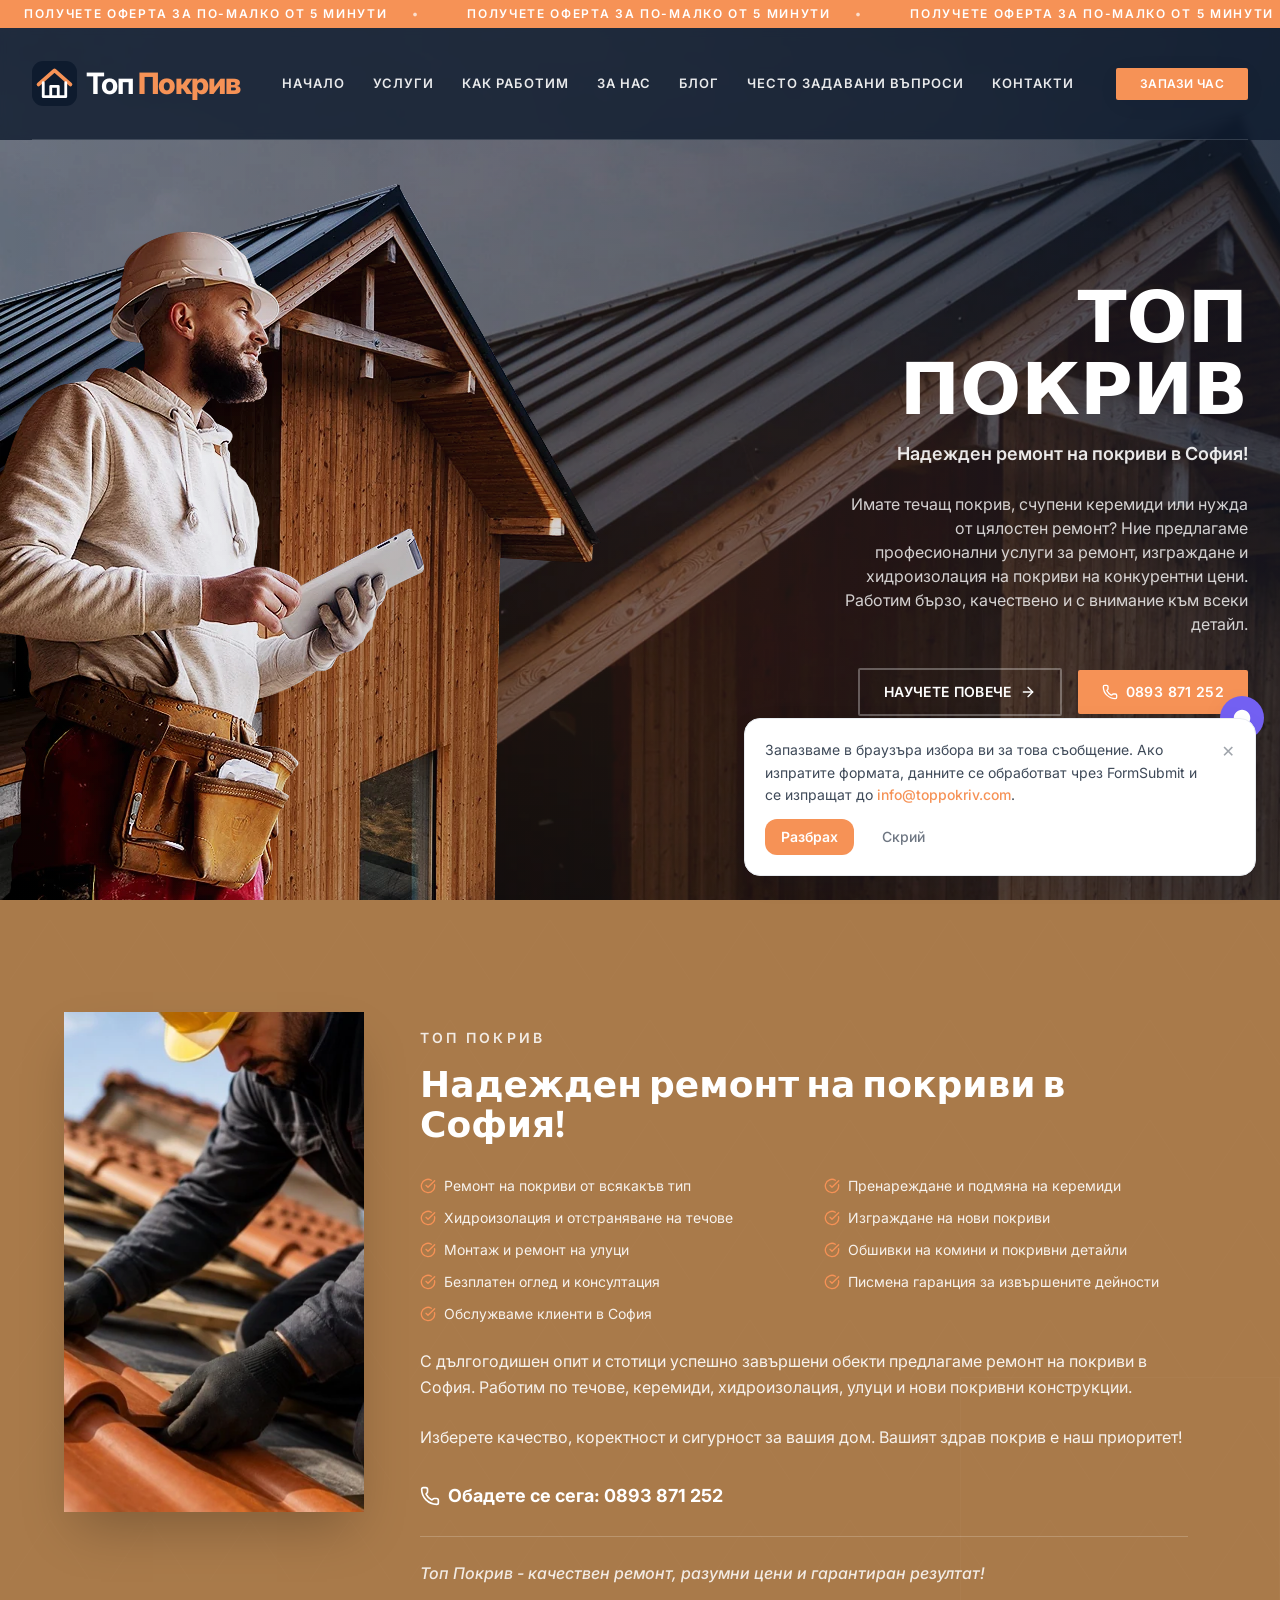
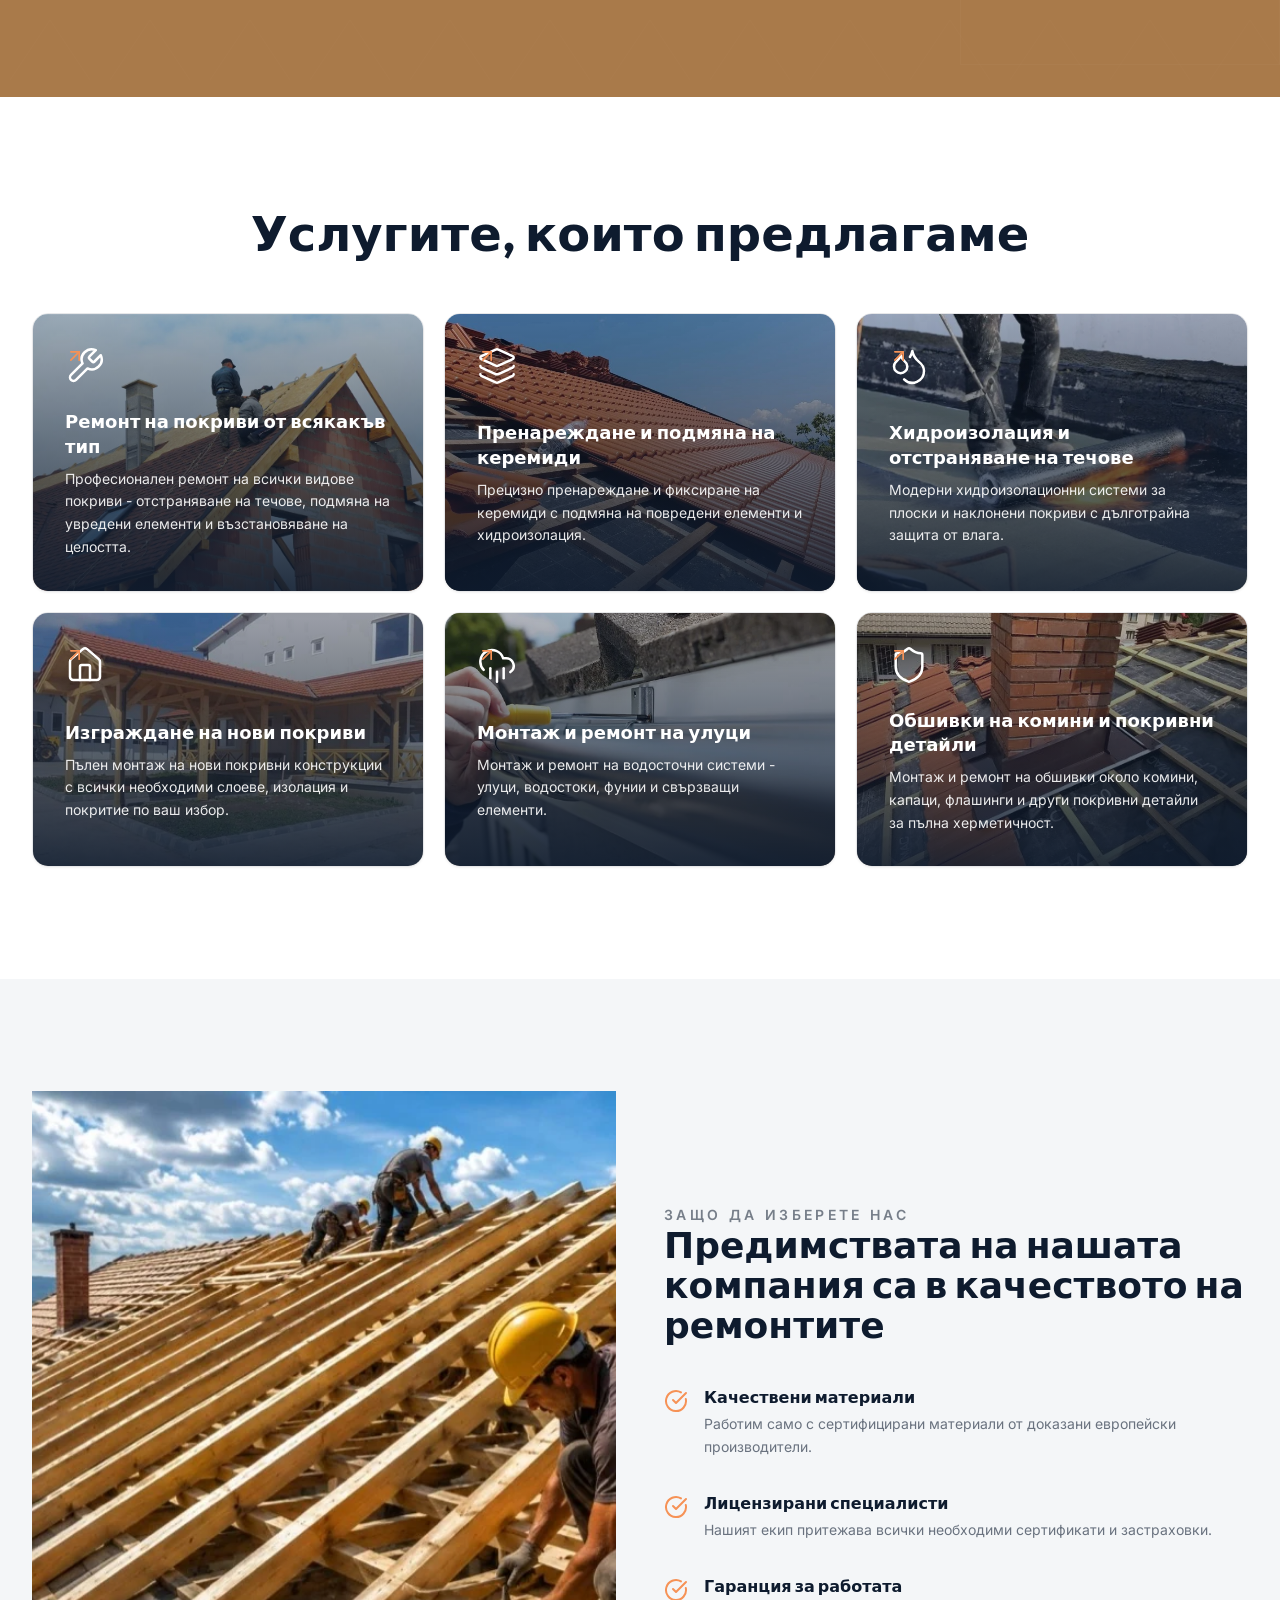
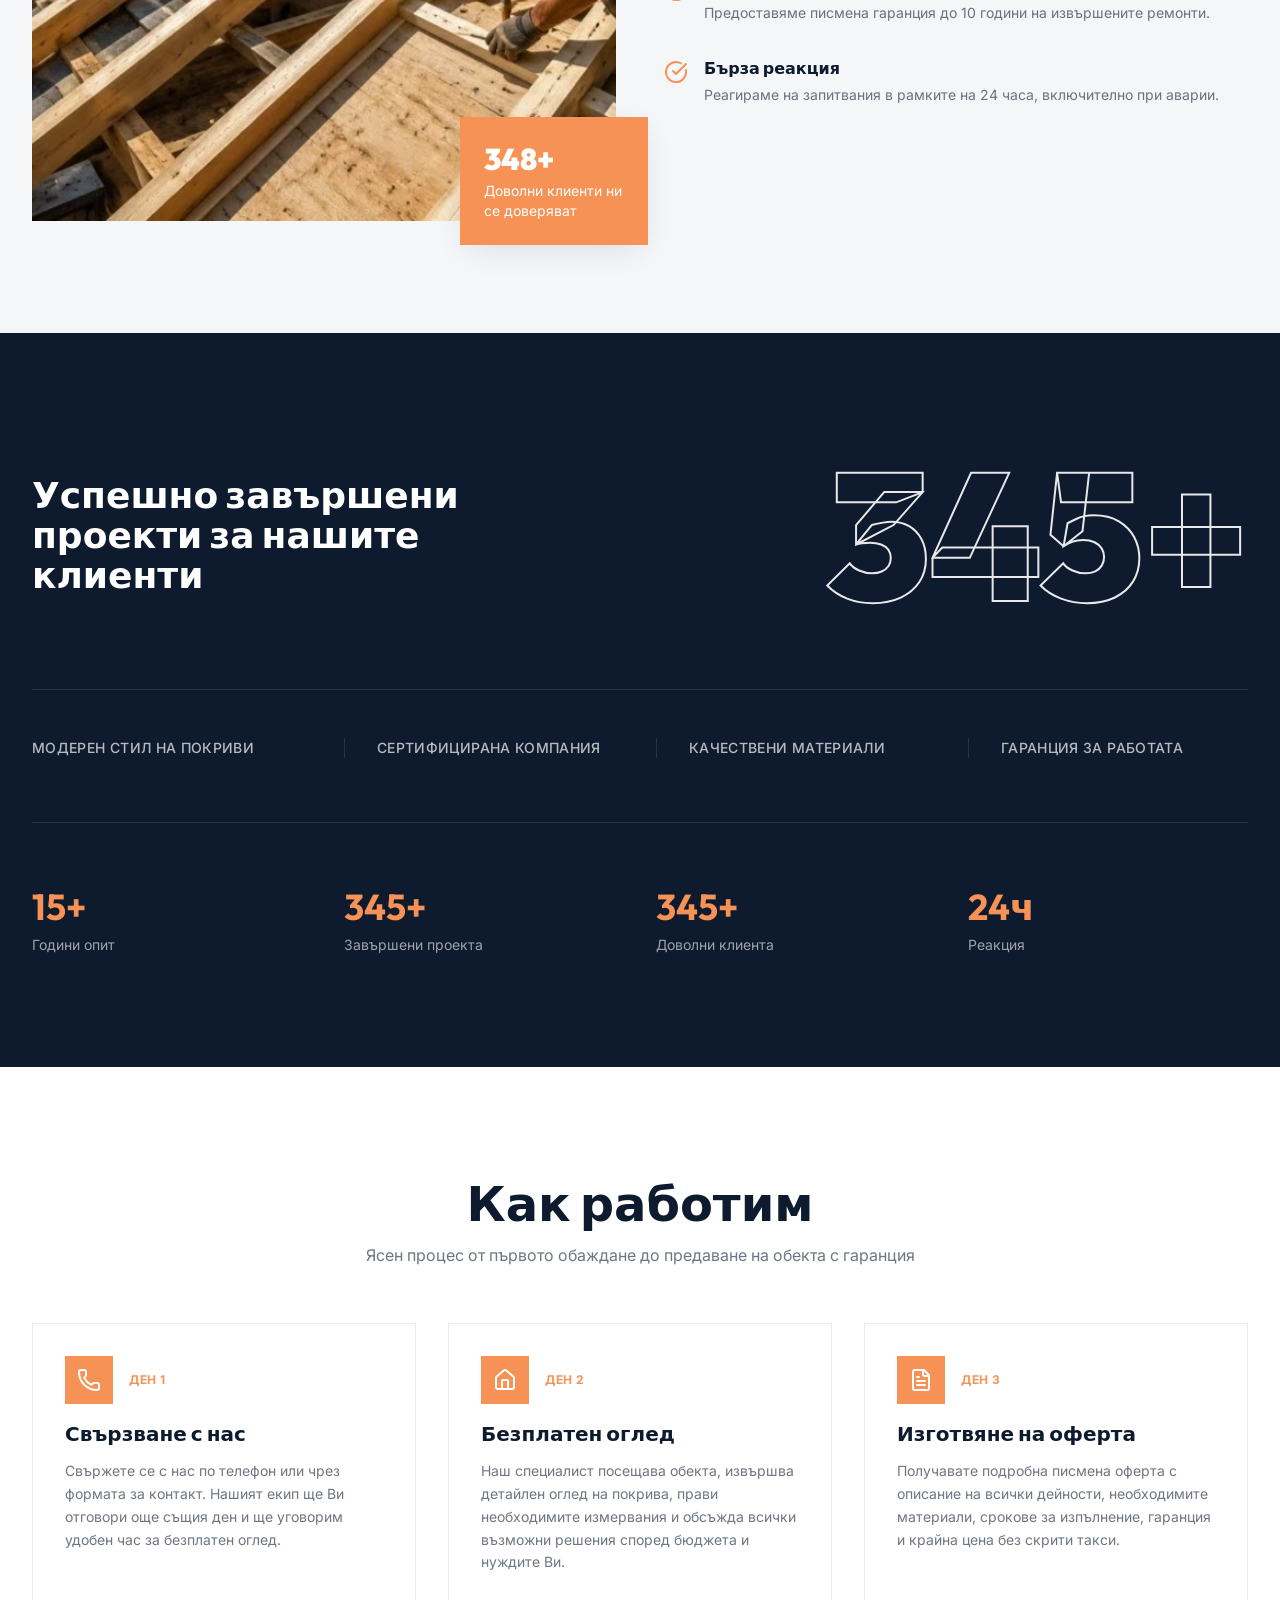
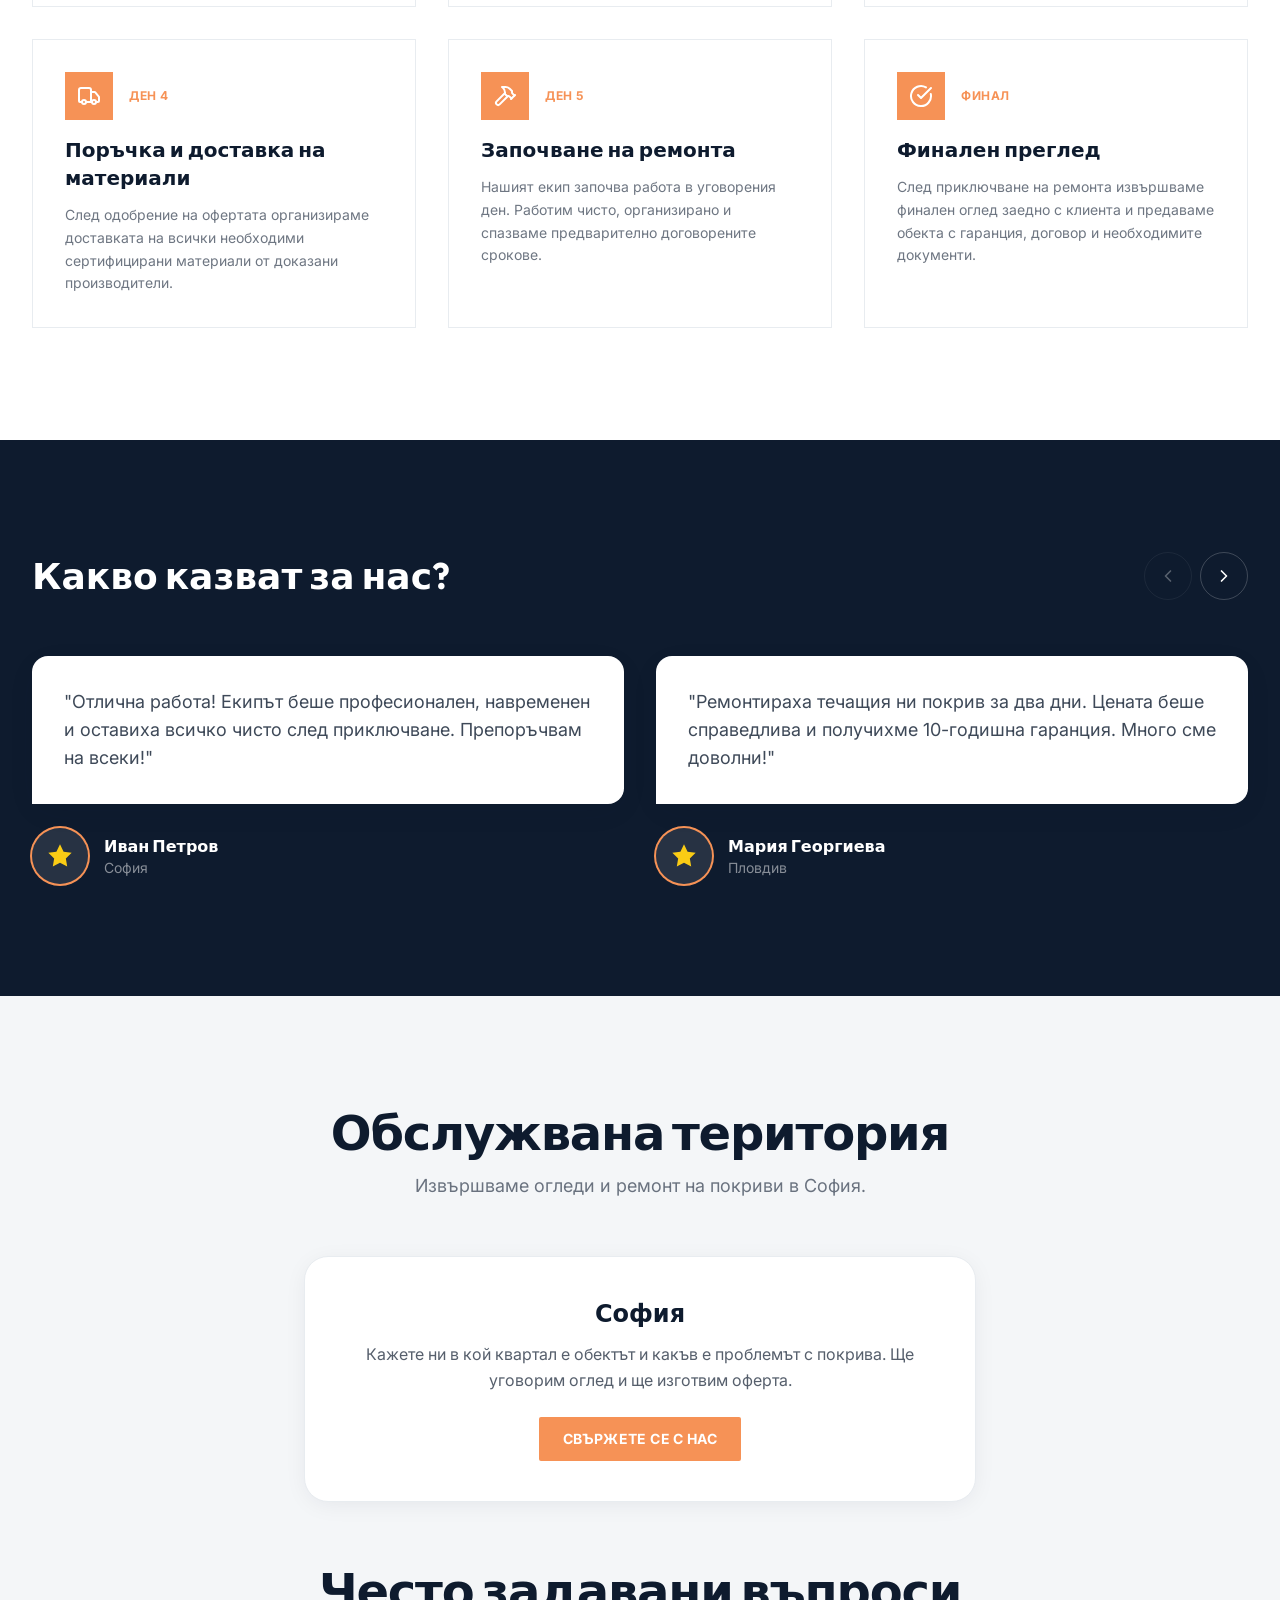
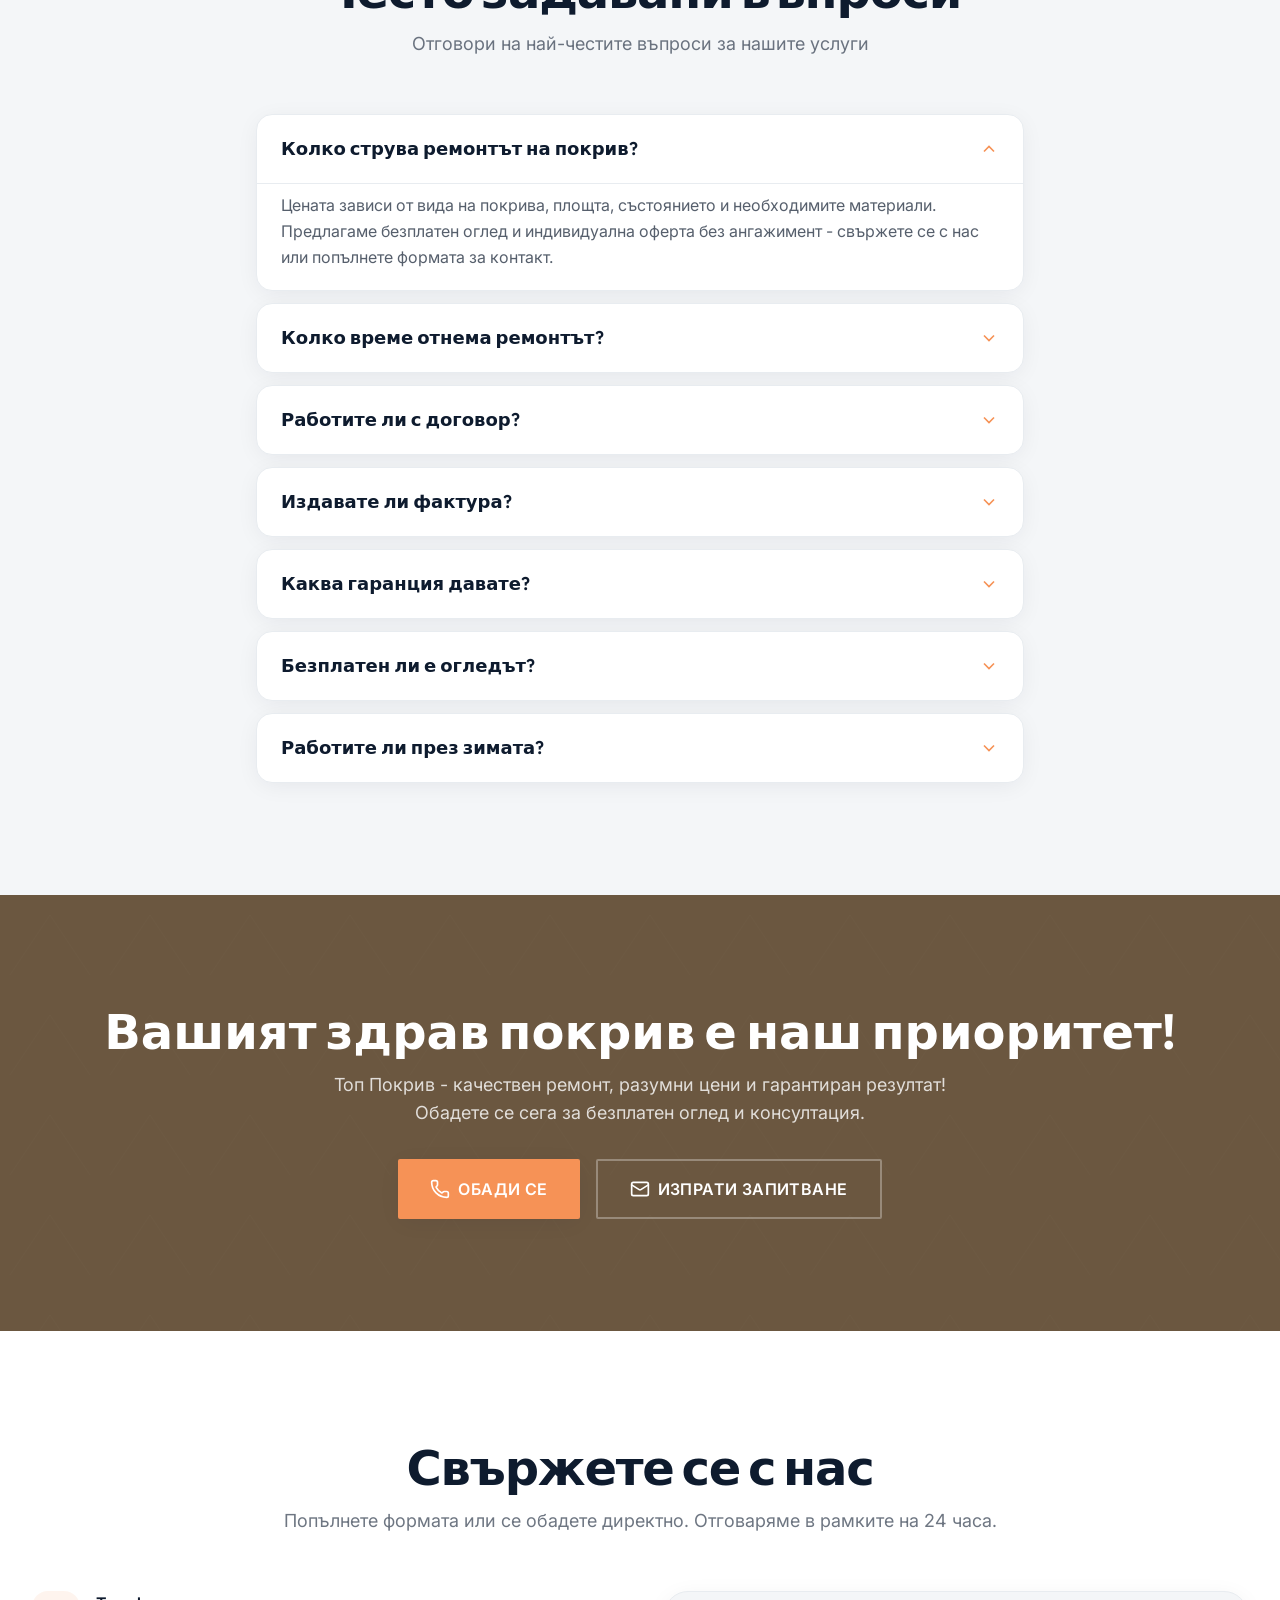
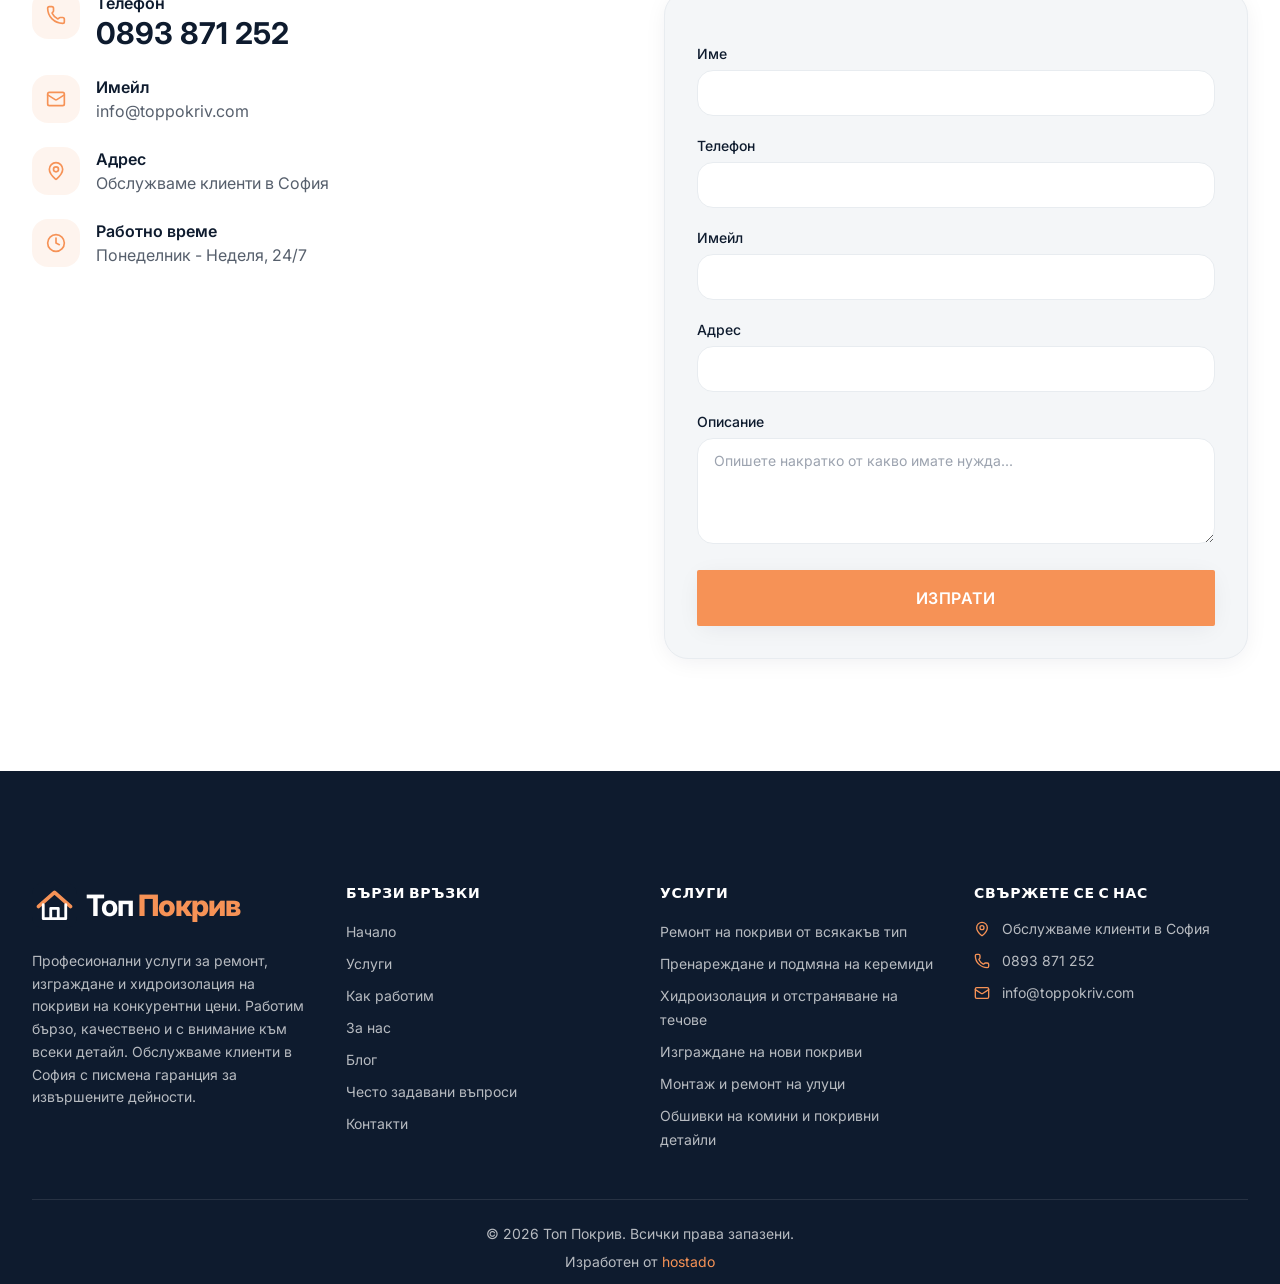
==== commit a68d312c: "Limit roofing service area to Sofia" ====
--- a/index.html
+++ b/index.html
@@ -5,22 +5,22 @@
   <link rel="icon" type="image/svg+xml" href="./favicon.svg">
   <meta name="theme-color" content="#0e1b2e">
   <meta name="viewport" content="width=device-width, initial-scale=1, viewport-fit=cover">
-  <title>Ремонт на покриви в София и България | Топ Покрив</title>
-  <meta name="description" content="Топ Покрив предлага ремонт на покриви, подмяна на керемиди, хидроизолация и ремонт на улуци. Работим основно в София и обслужваме клиенти в България.">
+  <title>Ремонт на покриви в София | Топ Покрив</title>
+  <meta name="description" content="Топ Покрив предлага ремонт на покриви, подмяна на керемиди, хидроизолация и ремонт на улуци. Работим в София.">
   <link rel="preload" as="image" href="./images/hero.webp" fetchpriority="high">
   <link rel="canonical" href="https://toppokriv.com/">
   <meta property="og:type" content="website">
   <meta property="og:locale" content="bg_BG">
   <meta property="og:url" content="https://toppokriv.com/">
-  <meta property="og:title" content="Ремонт на покриви в София и България | Топ Покрив">
-  <meta property="og:description" content="Топ Покрив предлага ремонт на покриви, подмяна на керемиди, хидроизолация и ремонт на улуци. Работим основно в София и обслужваме клиенти в България.">
+  <meta property="og:title" content="Ремонт на покриви в София | Топ Покрив">
+  <meta property="og:description" content="Топ Покрив предлага ремонт на покриви, подмяна на керемиди, хидроизолация и ремонт на улуци. Работим в София.">
   <meta property="og:image" content="https://toppokriv.com/images/hero.webp">
   <meta name="twitter:card" content="summary_large_image">
   <link rel="preconnect" href="https://fonts.googleapis.com">
   <link rel="preconnect" href="https://fonts.gstatic.com" crossorigin>
   <link href="https://fonts.googleapis.com/css2?family=Inter:wght@400;500;600;700&family=Outfit:wght@400;600;700;800;900&display=swap" rel="stylesheet">
   <link rel="stylesheet" href="./css/styles.css">
-  <script type="application/ld+json">{"@context":"https://schema.org","@type":"Organization","name":"Топ Покрив","description":"Топ Покрив предлага ремонт на покриви, подмяна на керемиди, хидроизолация и ремонт на улуци. Работим основно в София и обслужваме клиенти в България.","url":"https://toppokriv.com","telephone":"+359893871252","email":"info@toppokriv.com","@id":"https://toppokriv.com/#business","alternateName":"Top Pokriv","image":"https://toppokriv.com/images/hero.webp"}</script>
+  <script type="application/ld+json">{"@context":"https://schema.org","@type":"Organization","name":"Топ Покрив","description":"Топ Покрив предлага ремонт на покриви, подмяна на керемиди, хидроизолация и ремонт на улуци. Работим в София.","url":"https://toppokriv.com","telephone":"+359893871252","email":"info@toppokriv.com","@id":"https://toppokriv.com/#business","alternateName":"Top Pokriv","image":"https://toppokriv.com/images/hero.webp"}</script>
   <script type="application/ld+json">{"@context":"https://schema.org","@type":"FAQPage","mainEntity":[{"@type":"Question","name":"Колко струва ремонтът на покрив?","acceptedAnswer":{"@type":"Answer","text":"Цената зависи от вида на покрива, площта, състоянието и необходимите материали. Предлагаме безплатен оглед и индивидуална оферта без ангажимент - свържете се с нас или попълнете формата за контакт."}},{"@type":"Question","name":"Колко време отнема ремонтът?","acceptedAnswer":{"@type":"Answer","text":"Времето зависи от обхвата на работата. Малък ремонт може да отнеме 1-2 дни, докато пълен ремонт на голям покрив - 1-2 седмици. Точните срокове се уточняват в офертата."}},{"@type":"Question","name":"Работите ли с договор?","acceptedAnswer":{"@type":"Answer","text":"Да, работим изключително с писмен договор, в който са описани всички дейности, материали, срокове и гаранционни условия."}},{"@type":"Question","name":"Издавате ли фактура?","acceptedAnswer":{"@type":"Answer","text":"Да, издаваме фактура за всяка извършена услуга. Работим както с физически, така и с юридически лица."}},{"@type":"Question","name":"Каква гаранция давате?","acceptedAnswer":{"@type":"Answer","text":"Предоставяме гаранция до 10 години в зависимост от вида на работата и използваните материали. Гаранционните условия са описани в договора."}},{"@type":"Question","name":"Безплатен ли е огледът?","acceptedAnswer":{"@type":"Answer","text":"Да, огледът и консултацията са напълно безплатни и без задължение за поръчка."}},{"@type":"Question","name":"Работите ли през зимата?","acceptedAnswer":{"@type":"Answer","text":"Да, извършваме ремонти през цялата година, включително зимните месеци, при подходящи метеорологични условия."}}]}</script>
   <script type="application/ld+json">{"@context":"https://schema.org","@type":"BreadcrumbList","itemListElement":[{"@type":"ListItem","position":1,"name":"Начало","item":"https://toppokriv.com/"}]}</script>
 </head>
@@ -39,7 +39,7 @@
             Безплатен оглед
           </a>
         </div>
-      </nav></header><main class="min-w-0"><section id="начало" class="relative min-h-screen overflow-hidden"><img alt="" decoding="async" data-nimg="fill" class="object-cover" style="position:absolute;height:100%;width:100%;left:0;top:0;right:0;bottom:0;color:transparent" src="./images/hero.webp" fetchpriority="high"/><img alt="" decoding="async" data-nimg="fill" class="object-cover opacity-35" style="position:absolute;height:100%;width:100%;left:0;top:0;right:0;bottom:0;color:transparent" src="./images/hero-pattern.webp"/><div class="pointer-events-none absolute inset-0 z-[1]"><img alt="" width="900" height="700" decoding="async" data-nimg="1" class="absolute bottom-0 left-0 hidden h-auto max-h-[55vh] w-auto md:block lg:max-h-[72vh] xl:max-h-[85vh]" style="color:transparent" src="./images/hero-house.webp"/><img alt="Майстор покриви с таблет" width="550" height="700" decoding="async" data-nimg="1" class="absolute bottom-0 right-[38%] hidden h-auto max-h-[50vh] w-auto md:block lg:right-[42%] lg:max-h-[65vh] xl:right-[855px] xl:max-h-[80vh]" style="color:transparent" src="./images/hero-roofer.webp"/></div><div class="absolute inset-0 z-[2] bg-gradient-to-t from-primary/85 via-primary/55 to-primary/25 lg:bg-gradient-to-l lg:from-primary/55 lg:via-primary/20 lg:to-transparent"></div><div class="section-container relative z-10 grid min-h-[100dvh] grid-cols-1 items-end pb-10 pt-28 sm:items-center sm:pb-0 sm:pt-24 lg:min-h-screen lg:grid-cols-3"><div class="hidden lg:block" aria-hidden="true"></div><div class="hidden lg:block" aria-hidden="true"></div><div class="w-full min-w-0 text-left lg:col-start-3 lg:ml-auto lg:max-w-none lg:text-right"><h1 class="font-display text-4xl font-black uppercase leading-[0.95] text-white sm:text-5xl md:text-6xl lg:text-7xl">Топ Покрив</h1><p class="mt-3 text-base font-semibold text-white/90 sm:mt-4 sm:text-lg">Надежден ремонт на покриви в цяла България!</p><p class="mt-4 max-w-md text-sm leading-relaxed text-white/80 sm:mt-6 sm:text-base lg:ml-auto lg:text-right">Имате течащ покрив, счупени керемиди или нужда от цялостен ремонт? Ние предлагаме професионални услуги за ремонт, изграждане и хидроизолация на покриви на конкурентни цени. Работим бързо, качествено и с внимание към всеки детайл.</p><div class="mt-6 flex w-full flex-col gap-3 sm:mt-8 sm:w-auto sm:flex-row sm:flex-wrap sm:items-center sm:gap-4 lg:ml-auto lg:justify-end"><a href="#за-нас" class="inline-flex items-center justify-center gap-2 rounded-sm font-semibold uppercase tracking-wide transition-all duration-300 focus-visible:outline focus-visible:outline-2 focus-visible:outline-offset-2 focus-visible:outline-accent border-2 border-white/30 text-white hover:bg-white/10 px-6 py-3 text-sm w-full justify-center sm:w-auto">Научете повече<svg xmlns="http://www.w3.org/2000/svg" width="24" height="24" viewBox="0 0 24 24" fill="none" stroke="currentColor" stroke-width="2" stroke-linecap="round" stroke-linejoin="round" class="lucide lucide-arrow-right h-4 w-4" aria-hidden="true"><path d="M5 12h14"></path><path d="m12 5 7 7-7 7"></path></svg></a><a href="tel:+359893871252" class="inline-flex items-center justify-center gap-2 rounded-sm font-semibold uppercase tracking-wide transition-all duration-300 focus-visible:outline focus-visible:outline-2 focus-visible:outline-offset-2 focus-visible:outline-accent bg-accent text-white hover:bg-accent-600 shadow-soft hover:shadow-glow px-6 py-3 text-sm w-full justify-center sm:w-auto"><svg xmlns="http://www.w3.org/2000/svg" width="24" height="24" viewBox="0 0 24 24" fill="none" stroke="currentColor" stroke-width="2" stroke-linecap="round" stroke-linejoin="round" class="lucide lucide-phone h-4 w-4" aria-hidden="true"><path d="M13.832 16.568a1 1 0 0 0 1.213-.303l.355-.465A2 2 0 0 1 17 15h3a2 2 0 0 1 2 2v3a2 2 0 0 1-2 2A18 18 0 0 1 2 4a2 2 0 0 1 2-2h3a2 2 0 0 1 2 2v3a2 2 0 0 1-.8 1.6l-.468.351a1 1 0 0 0-.292 1.233 14 14 0 0 0 6.392 6.384"></path></svg><span class="sm:hidden">Обади се</span><span class="hidden sm:inline">0893 871 252</span></a></div></div></div></section><section id="за-нас" class="relative overflow-hidden bg-[#a97a4a] section-padding"><div class="absolute inset-0 roof-pattern opacity-15"></div><div class="pointer-events-none absolute bottom-8 right-0 h-56 w-64 border border-white/10 opacity-20 lg:h-72 lg:w-80"></div><div class="section-container relative"><div class="mx-auto grid max-w-6xl items-start gap-10 lg:grid-cols-[300px,1fr] lg:gap-14"><div class="relative mx-auto aspect-[3/5] w-full max-w-[300px] overflow-hidden shadow-2xl"><img alt="Майстор полага керемиди на покрив" loading="lazy" decoding="async" data-nimg="fill" class="object-cover" style="position:absolute;height:100%;width:100%;left:0;top:0;right:0;bottom:0;object-position:70% center;color:transparent" src="./images/about/main.webp"/></div><div class="pt-2 lg:pt-4"><p class="text-sm font-semibold uppercase tracking-[0.22em] text-white/85">Топ Покрив</p><h2 class="mt-4 max-w-2xl font-display text-3xl font-bold leading-tight text-white sm:text-4xl">Надежден ремонт на покриви в цяла България!</h2><ul class="mt-8 grid gap-3 sm:grid-cols-2"><li class="flex items-start gap-2 text-sm text-white/90"><svg xmlns="http://www.w3.org/2000/svg" width="24" height="24" viewBox="0 0 24 24" fill="none" stroke="currentColor" stroke-width="2" stroke-linecap="round" stroke-linejoin="round" class="lucide lucide-circle-check-big mt-0.5 h-4 w-4 shrink-0 text-accent" aria-hidden="true"><path d="M21.801 10A10 10 0 1 1 17 3.335"></path><path d="m9 11 3 3L22 4"></path></svg>Ремонт на покриви от всякакъв тип</li><li class="flex items-start gap-2 text-sm text-white/90"><svg xmlns="http://www.w3.org/2000/svg" width="24" height="24" viewBox="0 0 24 24" fill="none" stroke="currentColor" stroke-width="2" stroke-linecap="round" stroke-linejoin="round" class="lucide lucide-circle-check-big mt-0.5 h-4 w-4 shrink-0 text-accent" aria-hidden="true"><path d="M21.801 10A10 10 0 1 1 17 3.335"></path><path d="m9 11 3 3L22 4"></path></svg>Пренареждане и подмяна на керемиди</li><li class="flex items-start gap-2 text-sm text-white/90"><svg xmlns="http://www.w3.org/2000/svg" width="24" height="24" viewBox="0 0 24 24" fill="none" stroke="currentColor" stroke-width="2" stroke-linecap="round" stroke-linejoin="round" class="lucide lucide-circle-check-big mt-0.5 h-4 w-4 shrink-0 text-accent" aria-hidden="true"><path d="M21.801 10A10 10 0 1 1 17 3.335"></path><path d="m9 11 3 3L22 4"></path></svg>Хидроизолация и отстраняване на течове</li><li class="flex items-start gap-2 text-sm text-white/90"><svg xmlns="http://www.w3.org/2000/svg" width="24" height="24" viewBox="0 0 24 24" fill="none" stroke="currentColor" stroke-width="2" stroke-linecap="round" stroke-linejoin="round" class="lucide lucide-circle-check-big mt-0.5 h-4 w-4 shrink-0 text-accent" aria-hidden="true"><path d="M21.801 10A10 10 0 1 1 17 3.335"></path><path d="m9 11 3 3L22 4"></path></svg>Изграждане на нови покриви</li><li class="flex items-start gap-2 text-sm text-white/90"><svg xmlns="http://www.w3.org/2000/svg" width="24" height="24" viewBox="0 0 24 24" fill="none" stroke="currentColor" stroke-width="2" stroke-linecap="round" stroke-linejoin="round" class="lucide lucide-circle-check-big mt-0.5 h-4 w-4 shrink-0 text-accent" aria-hidden="true"><path d="M21.801 10A10 10 0 1 1 17 3.335"></path><path d="m9 11 3 3L22 4"></path></svg>Монтаж и ремонт на улуци</li><li class="flex items-start gap-2 text-sm text-white/90"><svg xmlns="http://www.w3.org/2000/svg" width="24" height="24" viewBox="0 0 24 24" fill="none" stroke="currentColor" stroke-width="2" stroke-linecap="round" stroke-linejoin="round" class="lucide lucide-circle-check-big mt-0.5 h-4 w-4 shrink-0 text-accent" aria-hidden="true"><path d="M21.801 10A10 10 0 1 1 17 3.335"></path><path d="m9 11 3 3L22 4"></path></svg>Обшивки на комини и покривни детайли</li><li class="flex items-start gap-2 text-sm text-white/90"><svg xmlns="http://www.w3.org/2000/svg" width="24" height="24" viewBox="0 0 24 24" fill="none" stroke="currentColor" stroke-width="2" stroke-linecap="round" stroke-linejoin="round" class="lucide lucide-circle-check-big mt-0.5 h-4 w-4 shrink-0 text-accent" aria-hidden="true"><path d="M21.801 10A10 10 0 1 1 17 3.335"></path><path d="m9 11 3 3L22 4"></path></svg>Безплатен оглед и консултация</li><li class="flex items-start gap-2 text-sm text-white/90"><svg xmlns="http://www.w3.org/2000/svg" width="24" height="24" viewBox="0 0 24 24" fill="none" stroke="currentColor" stroke-width="2" stroke-linecap="round" stroke-linejoin="round" class="lucide lucide-circle-check-big mt-0.5 h-4 w-4 shrink-0 text-accent" aria-hidden="true"><path d="M21.801 10A10 10 0 1 1 17 3.335"></path><path d="m9 11 3 3L22 4"></path></svg>Писмена гаранция за извършените дейности</li><li class="flex items-start gap-2 text-sm text-white/90"><svg xmlns="http://www.w3.org/2000/svg" width="24" height="24" viewBox="0 0 24 24" fill="none" stroke="currentColor" stroke-width="2" stroke-linecap="round" stroke-linejoin="round" class="lucide lucide-circle-check-big mt-0.5 h-4 w-4 shrink-0 text-accent" aria-hidden="true"><path d="M21.801 10A10 10 0 1 1 17 3.335"></path><path d="m9 11 3 3L22 4"></path></svg>Обслужваме клиенти в цяла България</li></ul><p class="mt-6 max-w-3xl text-base leading-relaxed text-white/90">С дългогодишен опит и стотици успешно завършени обекти, ние сме предпочитан партньор за ремонт на покриви в цялата страна. Независимо дали сте в София, Пловдив, Варна, Бургас или друго населено място, нашият екип е готов да реагира бързо и професионално.</p><p class="mt-6 max-w-3xl text-base leading-relaxed text-white/90">Изберете качество, коректност и сигурност за вашия дом. Вашият здрав покрив е наш приоритет!</p><a href="tel:+359893871252" class="mt-6 inline-flex flex-wrap items-center gap-2 text-base font-bold text-white transition hover:text-accent sm:mt-8 sm:text-lg"><svg xmlns="http://www.w3.org/2000/svg" width="24" height="24" viewBox="0 0 24 24" fill="none" stroke="currentColor" stroke-width="2" stroke-linecap="round" stroke-linejoin="round" class="lucide lucide-phone h-5 w-5" aria-hidden="true"><path d="M13.832 16.568a1 1 0 0 0 1.213-.303l.355-.465A2 2 0 0 1 17 15h3a2 2 0 0 1 2 2v3a2 2 0 0 1-2 2A18 18 0 0 1 2 4a2 2 0 0 1 2-2h3a2 2 0 0 1 2 2v3a2 2 0 0 1-.8 1.6l-.468.351a1 1 0 0 0-.292 1.233 14 14 0 0 0 6.392 6.384"></path></svg>Обадете се сега: <!-- -->0893 871 252</a><p class="mt-6 max-w-3xl border-t border-white/20 pt-6 text-base font-medium italic text-white/85">Топ Покрив - качествен ремонт, разумни цени и гарантиран резултат!</p></div></div></div></section><section id="услуги" class="section-padding bg-white"><div class="section-container"><div class="mb-10 text-center sm:mb-14"><h2 class="font-display text-2xl font-bold text-primary sm:text-3xl lg:text-4xl xl:text-5xl">Услугите, които предлагаме</h2></div><div class="grid gap-5 sm:grid-cols-2 lg:grid-cols-3"><a href="uslugi/remont-na-pokrivi/index.html" class="group relative flex h-[300px] flex-col overflow-hidden rounded-2xl border border-primary/10 p-5 shadow-sm transition hover:border-accent/40 sm:h-[340px] sm:p-8"><div class="absolute inset-0 overflow-hidden"><img alt="Ремонт на покриви от всякакъв тип" loading="lazy" decoding="async" data-nimg="fill" class="h-full w-full object-cover transition-transform duration-500 ease-out group-hover:scale-105" src="./images/services/remont.webp"/><div class="absolute inset-0 bg-gradient-to-t from-primary/90 via-primary/60 to-primary/30"></div></div><div class="absolute left-5 top-5 z-10 sm:left-8 sm:top-8"><svg xmlns="http://www.w3.org/2000/svg" width="24" height="24" viewBox="0 0 24 24" fill="none" stroke="currentColor" stroke-width="2" stroke-linecap="round" stroke-linejoin="round" class="lucide lucide-wrench h-10 w-10 stroke-[1.5] text-white transition" aria-hidden="true"><path d="M14.7 6.3a1 1 0 0 0 0 1.4l1.6 1.6a1 1 0 0 0 1.4 0l3.77-3.77a6 6 0 0 1-7.94 7.94l-6.91 6.91a2.12 2.12 0 0 1-3-3l6.91-6.91a6 6 0 0 1 7.94-7.94l-3.76 3.76z"></path></svg></div><div class="relative z-10 flex flex-1 flex-col justify-center w-full pr-8 pt-14 sm:pr-10 sm:pt-16"><h3 class="font-display text-lg font-semibold leading-snug text-white line-clamp-2">Ремонт на покриви от всякакъв тип</h3><p class="mt-2 text-sm leading-relaxed text-white/90 line-clamp-3">Професионален ремонт на всички видове покриви - отстраняване на течове, подмяна на увредени елементи и възстановяване на целостта.</p></div><svg xmlns="http://www.w3.org/2000/svg" width="24" height="24" viewBox="0 0 24 24" fill="none" stroke="currentColor" stroke-width="2" stroke-linecap="round" stroke-linejoin="round" class="lucide lucide-arrow-up-right pointer-events-none absolute bottom-5 right-5 z-10 h-5 w-5 shrink-0 text-accent sm:bottom-8 sm:right-8" aria-hidden="true"><path d="M7 7h10v10"></path><path d="M7 17 17 7"></path></svg></a><a href="#контакти" data-scroll-contact class="group relative flex h-[300px] flex-col overflow-hidden rounded-2xl border border-primary/10 p-5 shadow-sm transition hover:border-accent/40 sm:h-[340px] sm:p-8"><div class="absolute inset-0 overflow-hidden"><img alt="Пренареждане и подмяна на керемиди" loading="lazy" decoding="async" data-nimg="fill" class="h-full w-full object-cover transition-transform duration-500 ease-out group-hover:scale-105" src="./images/services/keremidi.webp"/><div class="absolute inset-0 bg-gradient-to-t from-primary/90 via-primary/60 to-primary/30"></div></div><div class="absolute left-5 top-5 z-10 sm:left-8 sm:top-8"><svg xmlns="http://www.w3.org/2000/svg" width="24" height="24" viewBox="0 0 24 24" fill="none" stroke="currentColor" stroke-width="2" stroke-linecap="round" stroke-linejoin="round" class="lucide lucide-layers h-10 w-10 stroke-[1.5] text-white transition" aria-hidden="true"><path d="M12.83 2.18a2 2 0 0 0-1.66 0L2.6 6.08a1 1 0 0 0 0 1.83l8.58 3.91a2 2 0 0 0 1.66 0l8.58-3.9a1 1 0 0 0 0-1.83z"></path><path d="M2 12a1 1 0 0 0 .58.91l8.6 3.91a2 2 0 0 0 1.65 0l8.58-3.9A1 1 0 0 0 22 12"></path><path d="M2 17a1 1 0 0 0 .58.91l8.6 3.91a2 2 0 0 0 1.65 0l8.58-3.9A1 1 0 0 0 22 17"></path></svg></div><div class="relative z-10 flex flex-1 flex-col justify-center w-full pr-8 pt-14 sm:pr-10 sm:pt-16"><h3 class="font-display text-lg font-semibold leading-snug text-white line-clamp-2">Пренареждане и подмяна на керемиди</h3><p class="mt-2 text-sm leading-relaxed text-white/90 line-clamp-3">Прецизно пренареждане и фиксиране на керемиди с подмяна на повредени елементи и хидроизолация.</p></div><svg xmlns="http://www.w3.org/2000/svg" width="24" height="24" viewBox="0 0 24 24" fill="none" stroke="currentColor" stroke-width="2" stroke-linecap="round" stroke-linejoin="round" class="lucide lucide-arrow-up-right pointer-events-none absolute bottom-5 right-5 z-10 h-5 w-5 shrink-0 text-accent sm:bottom-8 sm:right-8" aria-hidden="true"><path d="M7 7h10v10"></path><path d="M7 17 17 7"></path></svg></a><a href="#контакти" data-scroll-contact class="group relative flex h-[300px] flex-col overflow-hidden rounded-2xl border border-primary/10 p-5 shadow-sm transition hover:border-accent/40 sm:h-[340px] sm:p-8"><div class="absolute inset-0 overflow-hidden"><img alt="Хидроизолация и отстраняване на течове" loading="lazy" decoding="async" data-nimg="fill" class="h-full w-full object-cover transition-transform duration-500 ease-out group-hover:scale-105" src="./images/services/hidro.webp"/><div class="absolute inset-0 bg-gradient-to-t from-primary/90 via-primary/60 to-primary/30"></div></div><div class="absolute left-5 top-5 z-10 sm:left-8 sm:top-8"><svg xmlns="http://www.w3.org/2000/svg" width="24" height="24" viewBox="0 0 24 24" fill="none" stroke="currentColor" stroke-width="2" stroke-linecap="round" stroke-linejoin="round" class="lucide lucide-droplets h-10 w-10 stroke-[1.5] text-white transition" aria-hidden="true"><path d="M7 16.3c2.2 0 4-1.83 4-4.05 0-1.16-.57-2.26-1.71-3.19S7.29 6.75 7 5.3c-.29 1.45-1.14 2.84-2.29 3.76S3 11.1 3 12.25c0 2.22 1.8 4.05 4 4.05z"></path><path d="M12.56 6.6A10.97 10.97 0 0 0 14 3.02c.5 2.5 2 4.9 4 6.5s3 3.5 3 5.5a6.98 6.98 0 0 1-11.91 4.97"></path></svg></div><div class="relative z-10 flex flex-1 flex-col justify-center w-full pr-8 pt-14 sm:pr-10 sm:pt-16"><h3 class="font-display text-lg font-semibold leading-snug text-white line-clamp-2">Хидроизолация и отстраняване на течове</h3><p class="mt-2 text-sm leading-relaxed text-white/90 line-clamp-3">Модерни хидроизолационни системи за плоски и наклонени покриви с дълготрайна защита от влага.</p></div><svg xmlns="http://www.w3.org/2000/svg" width="24" height="24" viewBox="0 0 24 24" fill="none" stroke="currentColor" stroke-width="2" stroke-linecap="round" stroke-linejoin="round" class="lucide lucide-arrow-up-right pointer-events-none absolute bottom-5 right-5 z-10 h-5 w-5 shrink-0 text-accent sm:bottom-8 sm:right-8" aria-hidden="true"><path d="M7 7h10v10"></path><path d="M7 17 17 7"></path></svg></a><a href="#контакти" data-scroll-contact class="group relative flex h-[300px] flex-col overflow-hidden rounded-2xl border border-primary/10 p-5 shadow-sm transition hover:border-accent/40 sm:h-[340px] sm:p-8"><div class="absolute inset-0 overflow-hidden"><img alt="Изграждане на нови покриви" loading="lazy" decoding="async" data-nimg="fill" class="h-full w-full object-cover transition-transform duration-500 ease-out group-hover:scale-105" src="./images/services/nov-pokriv.webp"/><div class="absolute inset-0 bg-gradient-to-t from-primary/90 via-primary/60 to-primary/30"></div></div><div class="absolute left-5 top-5 z-10 sm:left-8 sm:top-8"><svg xmlns="http://www.w3.org/2000/svg" width="24" height="24" viewBox="0 0 24 24" fill="none" stroke="currentColor" stroke-width="2" stroke-linecap="round" stroke-linejoin="round" class="lucide lucide-house h-10 w-10 stroke-[1.5] text-white transition" aria-hidden="true"><path d="M15 21v-8a1 1 0 0 0-1-1h-4a1 1 0 0 0-1 1v8"></path><path d="M3 10a2 2 0 0 1 .709-1.528l7-5.999a2 2 0 0 1 2.582 0l7 5.999A2 2 0 0 1 21 10v9a2 2 0 0 1-2 2H5a2 2 0 0 1-2-2z"></path></svg></div><div class="relative z-10 flex flex-1 flex-col justify-center w-full pr-8 pt-14 sm:pr-10 sm:pt-16"><h3 class="font-display text-lg font-semibold leading-snug text-white line-clamp-2">Изграждане на нови покриви</h3><p class="mt-2 text-sm leading-relaxed text-white/90 line-clamp-3">Пълен монтаж на нови покривни конструкции с всички необходими слоеве, изолация и покритие по ваш избор.</p></div><svg xmlns="http://www.w3.org/2000/svg" width="24" height="24" viewBox="0 0 24 24" fill="none" stroke="currentColor" stroke-width="2" stroke-linecap="round" stroke-linejoin="round" class="lucide lucide-arrow-up-right pointer-events-none absolute bottom-5 right-5 z-10 h-5 w-5 shrink-0 text-accent sm:bottom-8 sm:right-8" aria-hidden="true"><path d="M7 7h10v10"></path><path d="M7 17 17 7"></path></svg></a><a href="#контакти" data-scroll-contact class="group relative flex h-[300px] flex-col overflow-hidden rounded-2xl border border-primary/10 p-5 shadow-sm transition hover:border-accent/40 sm:h-[340px] sm:p-8"><div class="absolute inset-0 overflow-hidden"><img alt="Монтаж и ремонт на улуци" loading="lazy" decoding="async" data-nimg="fill" class="h-full w-full object-cover transition-transform duration-500 ease-out group-hover:scale-105" src="./images/services/uluci.webp"/><div class="absolute inset-0 bg-gradient-to-t from-primary/90 via-primary/60 to-primary/30"></div></div><div class="absolute left-5 top-5 z-10 sm:left-8 sm:top-8"><svg xmlns="http://www.w3.org/2000/svg" width="24" height="24" viewBox="0 0 24 24" fill="none" stroke="currentColor" stroke-width="2" stroke-linecap="round" stroke-linejoin="round" class="lucide lucide-cloud-rain h-10 w-10 stroke-[1.5] text-white transition" aria-hidden="true"><path d="M4 14.899A7 7 0 1 1 15.71 8h1.79a4.5 4.5 0 0 1 2.5 8.242"></path><path d="M16 14v6"></path><path d="M8 14v6"></path><path d="M12 16v6"></path></svg></div><div class="relative z-10 flex flex-1 flex-col justify-center w-full pr-8 pt-14 sm:pr-10 sm:pt-16"><h3 class="font-display text-lg font-semibold leading-snug text-white line-clamp-2">Монтаж и ремонт на улуци</h3><p class="mt-2 text-sm leading-relaxed text-white/90 line-clamp-3">Монтаж и ремонт на водосточни системи - улуци, водостоки, фунии и свързващи елементи.</p></div><svg xmlns="http://www.w3.org/2000/svg" width="24" height="24" viewBox="0 0 24 24" fill="none" stroke="currentColor" stroke-width="2" stroke-linecap="round" stroke-linejoin="round" class="lucide lucide-arrow-up-right pointer-events-none absolute bottom-5 right-5 z-10 h-5 w-5 shrink-0 text-accent sm:bottom-8 sm:right-8" aria-hidden="true"><path d="M7 7h10v10"></path><path d="M7 17 17 7"></path></svg></a><a href="#контакти" data-scroll-contact class="group relative flex h-[300px] flex-col overflow-hidden rounded-2xl border border-primary/10 p-5 shadow-sm transition hover:border-accent/40 sm:h-[340px] sm:p-8"><div class="absolute inset-0 overflow-hidden"><img alt="Обшивки на комини и покривни детайли" loading="lazy" decoding="async" data-nimg="fill" class="h-full w-full object-cover transition-transform duration-500 ease-out group-hover:scale-105" src="./images/services/obshivki.webp"/><div class="absolute inset-0 bg-gradient-to-t from-primary/90 via-primary/60 to-primary/30"></div></div><div class="absolute left-5 top-5 z-10 sm:left-8 sm:top-8"><svg xmlns="http://www.w3.org/2000/svg" width="24" height="24" viewBox="0 0 24 24" fill="none" stroke="currentColor" stroke-width="2" stroke-linecap="round" stroke-linejoin="round" class="lucide lucide-shield h-10 w-10 stroke-[1.5] text-white transition" aria-hidden="true"><path d="M20 13c0 5-3.5 7.5-7.66 8.95a1 1 0 0 1-.67-.01C7.5 20.5 4 18 4 13V6a1 1 0 0 1 1-1c2 0 4.5-1.2 6.24-2.72a1.17 1.17 0 0 1 1.52 0C14.51 3.81 17 5 19 5a1 1 0 0 1 1 1z"></path></svg></div><div class="relative z-10 flex flex-1 flex-col justify-center w-full pr-8 pt-14 sm:pr-10 sm:pt-16"><h3 class="font-display text-lg font-semibold leading-snug text-white line-clamp-2">Обшивки на комини и покривни детайли</h3><p class="mt-2 text-sm leading-relaxed text-white/90 line-clamp-3">Монтаж и ремонт на обшивки около комини, капаци, флашинги и други покривни детайли за пълна херметичност.</p></div><svg xmlns="http://www.w3.org/2000/svg" width="24" height="24" viewBox="0 0 24 24" fill="none" stroke="currentColor" stroke-width="2" stroke-linecap="round" stroke-linejoin="round" class="lucide lucide-arrow-up-right pointer-events-none absolute bottom-5 right-5 z-10 h-5 w-5 shrink-0 text-accent sm:bottom-8 sm:right-8" aria-hidden="true"><path d="M7 7h10v10"></path><path d="M7 17 17 7"></path></svg></a></div></div></section><section class="section-padding bg-surface"><div class="section-container"><div class="grid items-center gap-12 lg:grid-cols-2"><div class="relative pb-12 sm:pb-0"><div class="relative aspect-[4/5] overflow-hidden"><img alt="Екип покривни майстори при работа на покрив" loading="lazy" decoding="async" data-nimg="fill" class="object-cover" style="position:absolute;height:100%;width:100%;left:0;top:0;right:0;bottom:0;object-position:center 35%;color:transparent" src="./images/why-us/team.webp"/></div><div class="absolute bottom-0 right-0 bg-accent p-4 text-white shadow-card sm:-bottom-6 sm:-right-4 sm:p-6 lg:-right-8"><p class="font-display text-2xl font-black sm:text-3xl" data-counter data-count-to="350" data-count-suffix="+">350+</p><p class="mt-1 max-w-[120px] text-xs leading-snug sm:max-w-[140px] sm:text-sm">Доволни клиенти ни се доверяват</p></div></div><div><p class="text-sm font-semibold uppercase tracking-[0.24em] text-primary/55">Защо да изберете нас</p><h2 class="font-display text-2xl font-bold text-primary sm:text-3xl lg:text-4xl">Предимствата на нашата компания са в качеството на ремонтите</h2><div class="mt-10 space-y-8"><div class="flex gap-4"><svg xmlns="http://www.w3.org/2000/svg" width="24" height="24" viewBox="0 0 24 24" fill="none" stroke="currentColor" stroke-width="2" stroke-linecap="round" stroke-linejoin="round" class="lucide lucide-circle-check-big mt-1 h-6 w-6 shrink-0 text-accent" aria-hidden="true"><path d="M21.801 10A10 10 0 1 1 17 3.335"></path><path d="m9 11 3 3L22 4"></path></svg><div><h3 class="font-display font-semibold text-primary">Качествени материали</h3><p class="mt-1 text-sm leading-relaxed text-primary/60">Работим само с сертифицирани материали от доказани европейски производители.</p></div></div><div class="flex gap-4"><svg xmlns="http://www.w3.org/2000/svg" width="24" height="24" viewBox="0 0 24 24" fill="none" stroke="currentColor" stroke-width="2" stroke-linecap="round" stroke-linejoin="round" class="lucide lucide-circle-check-big mt-1 h-6 w-6 shrink-0 text-accent" aria-hidden="true"><path d="M21.801 10A10 10 0 1 1 17 3.335"></path><path d="m9 11 3 3L22 4"></path></svg><div><h3 class="font-display font-semibold text-primary">Лицензирани специалисти</h3><p class="mt-1 text-sm leading-relaxed text-primary/60">Нашият екип притежава всички необходими сертификати и застраховки.</p></div></div><div class="flex gap-4"><svg xmlns="http://www.w3.org/2000/svg" width="24" height="24" viewBox="0 0 24 24" fill="none" stroke="currentColor" stroke-width="2" stroke-linecap="round" stroke-linejoin="round" class="lucide lucide-circle-check-big mt-1 h-6 w-6 shrink-0 text-accent" aria-hidden="true"><path d="M21.801 10A10 10 0 1 1 17 3.335"></path><path d="m9 11 3 3L22 4"></path></svg><div><h3 class="font-display font-semibold text-primary">Гаранция за работата</h3><p class="mt-1 text-sm leading-relaxed text-primary/60">Предоставяме писмена гаранция до 10 години на извършените ремонти.</p></div></div><div class="flex gap-4"><svg xmlns="http://www.w3.org/2000/svg" width="24" height="24" viewBox="0 0 24 24" fill="none" stroke="currentColor" stroke-width="2" stroke-linecap="round" stroke-linejoin="round" class="lucide lucide-circle-check-big mt-1 h-6 w-6 shrink-0 text-accent" aria-hidden="true"><path d="M21.801 10A10 10 0 1 1 17 3.335"></path><path d="m9 11 3 3L22 4"></path></svg><div><h3 class="font-display font-semibold text-primary">Бърза реакция</h3><p class="mt-1 text-sm leading-relaxed text-primary/60">Реагираме на запитвания в рамките на 24 часа, включително при аварии.</p></div></div></div></div></div></div></section><section class="bg-primary section-padding"><div class="section-container"><div class="flex flex-col items-start justify-between gap-6 border-b border-white/10 pb-10 sm:gap-8 sm:pb-16 lg:flex-row lg:items-center"><h2 class="max-w-md font-display text-2xl font-bold leading-tight text-white sm:text-3xl lg:text-4xl">Успешно завършени проекти за нашите клиенти</h2><div class="w-full shrink-0 overflow-hidden lg:w-auto"><div class="font-display text-6xl font-black leading-none text-outline sm:text-8xl md:text-[120px] lg:text-[180px]"><span class="text-outline" data-counter data-count-to="350" data-count-suffix="+">350+</span></div></div></div><div class="mt-8 grid grid-cols-1 gap-4 sm:mt-12 sm:grid-cols-2 sm:gap-6 lg:grid-cols-4 lg:gap-8"><div class=""><p class="text-sm font-medium uppercase tracking-wide text-white/70">Модерен стил на покриви</p></div><div class="lg:border-l lg:border-white/10 lg:pl-8"><p class="text-sm font-medium uppercase tracking-wide text-white/70">Сертифицирана компания</p></div><div class="lg:border-l lg:border-white/10 lg:pl-8"><p class="text-sm font-medium uppercase tracking-wide text-white/70">Качествени материали</p></div><div class="lg:border-l lg:border-white/10 lg:pl-8"><p class="text-sm font-medium uppercase tracking-wide text-white/70">Гаранция за работата</p></div></div><div class="mt-10 grid grid-cols-2 gap-4 border-t border-white/10 pt-10 sm:mt-16 sm:gap-8 sm:pt-16 lg:grid-cols-4"><div class="text-center lg:text-left"><span class="font-display text-3xl font-bold text-accent sm:text-4xl" data-counter data-count-to="15" data-count-suffix="+">15+</span><p class="mt-1 text-xs text-white/60 sm:mt-2 sm:text-sm">Години опит</p></div><div class="text-center lg:text-left"><span class="font-display text-3xl font-bold text-accent sm:text-4xl" data-counter data-count-to="350" data-count-suffix="+">350+</span><p class="mt-1 text-xs text-white/60 sm:mt-2 sm:text-sm">Завършени проекта</p></div><div class="text-center lg:text-left"><span class="font-display text-3xl font-bold text-accent sm:text-4xl" data-counter data-count-to="350" data-count-suffix="+">350+</span><p class="mt-1 text-xs text-white/60 sm:mt-2 sm:text-sm">Доволни клиента</p></div><div class="text-center lg:text-left"><span class="font-display text-3xl font-bold text-accent sm:text-4xl" data-counter data-count-to="24" data-count-suffix="ч">24ч</span><p class="mt-1 text-xs text-white/60 sm:mt-2 sm:text-sm">Реакция</p></div></div></div></section><section id="как-работим" class="section-padding bg-white"><div class="section-container"><div class="mb-10 text-center sm:mb-14"><h2 class="font-display text-2xl font-bold text-primary sm:text-3xl lg:text-4xl xl:text-5xl">Как работим</h2><p class="mx-auto mt-4 max-w-2xl text-primary/60">Ясен процес от първото обаждане до предаване на обекта с гаранция</p></div><div class="grid gap-8 md:grid-cols-2 lg:grid-cols-3"><div class="border border-surface-dark p-5 transition hover:border-accent sm:p-8"><div class="mb-4 flex items-center gap-4"><div class="flex h-12 w-12 items-center justify-center bg-accent text-white"><svg xmlns="http://www.w3.org/2000/svg" width="24" height="24" viewBox="0 0 24 24" fill="none" stroke="currentColor" stroke-width="2" stroke-linecap="round" stroke-linejoin="round" class="lucide lucide-phone h-6 w-6" aria-hidden="true"><path d="M13.832 16.568a1 1 0 0 0 1.213-.303l.355-.465A2 2 0 0 1 17 15h3a2 2 0 0 1 2 2v3a2 2 0 0 1-2 2A18 18 0 0 1 2 4a2 2 0 0 1 2-2h3a2 2 0 0 1 2 2v3a2 2 0 0 1-.8 1.6l-.468.351a1 1 0 0 0-.292 1.233 14 14 0 0 0 6.392 6.384"></path></svg></div><span class="text-xs font-bold uppercase tracking-wider text-accent">Ден 1</span></div><h3 class="font-display text-xl font-bold text-primary">Свързване с нас</h3><p class="mt-3 text-sm leading-relaxed text-primary/60">Свържете се с нас по телефон или чрез формата за контакт. Нашият екип ще Ви отговори още същия ден и ще уговорим удобен час за безплатен оглед.</p></div><div class="border border-surface-dark p-5 transition hover:border-accent sm:p-8"><div class="mb-4 flex items-center gap-4"><div class="flex h-12 w-12 items-center justify-center bg-accent text-white"><svg xmlns="http://www.w3.org/2000/svg" width="24" height="24" viewBox="0 0 24 24" fill="none" stroke="currentColor" stroke-width="2" stroke-linecap="round" stroke-linejoin="round" class="lucide lucide-house h-6 w-6" aria-hidden="true"><path d="M15 21v-8a1 1 0 0 0-1-1h-4a1 1 0 0 0-1 1v8"></path><path d="M3 10a2 2 0 0 1 .709-1.528l7-5.999a2 2 0 0 1 2.582 0l7 5.999A2 2 0 0 1 21 10v9a2 2 0 0 1-2 2H5a2 2 0 0 1-2-2z"></path></svg></div><span class="text-xs font-bold uppercase tracking-wider text-accent">Ден 2</span></div><h3 class="font-display text-xl font-bold text-primary">Безплатен оглед</h3><p class="mt-3 text-sm leading-relaxed text-primary/60">Наш специалист посещава обекта, извършва детайлен оглед на покрива, прави необходимите измервания и обсъжда всички възможни решения според бюджета и нуждите Ви.</p></div><div class="border border-surface-dark p-5 transition hover:border-accent sm:p-8"><div class="mb-4 flex items-center gap-4"><div class="flex h-12 w-12 items-center justify-center bg-accent text-white"><svg xmlns="http://www.w3.org/2000/svg" width="24" height="24" viewBox="0 0 24 24" fill="none" stroke="currentColor" stroke-width="2" stroke-linecap="round" stroke-linejoin="round" class="lucide lucide-file-text h-6 w-6" aria-hidden="true"><path d="M15 2H6a2 2 0 0 0-2 2v16a2 2 0 0 0 2 2h12a2 2 0 0 0 2-2V7Z"></path><path d="M14 2v4a2 2 0 0 0 2 2h4"></path><path d="M10 9H8"></path><path d="M16 13H8"></path><path d="M16 17H8"></path></svg></div><span class="text-xs font-bold uppercase tracking-wider text-accent">Ден 3</span></div><h3 class="font-display text-xl font-bold text-primary">Изготвяне на оферта</h3><p class="mt-3 text-sm leading-relaxed text-primary/60">Получавате подробна писмена оферта с описание на всички дейности, необходимите материали, срокове за изпълнение, гаранция и крайна цена без скрити такси.</p></div><div class="border border-surface-dark p-5 transition hover:border-accent sm:p-8"><div class="mb-4 flex items-center gap-4"><div class="flex h-12 w-12 items-center justify-center bg-accent text-white"><svg xmlns="http://www.w3.org/2000/svg" width="24" height="24" viewBox="0 0 24 24" fill="none" stroke="currentColor" stroke-width="2" stroke-linecap="round" stroke-linejoin="round" class="lucide lucide-truck h-6 w-6" aria-hidden="true"><path d="M14 18V6a2 2 0 0 0-2-2H4a2 2 0 0 0-2 2v11a1 1 0 0 0 1 1h2"></path><path d="M15 18H9"></path><path d="M19 18h2a1 1 0 0 0 1-1v-3.65a1 1 0 0 0-.22-.624l-3.48-4.35A1 1 0 0 0 17.52 8H14"></path><circle cx="17" cy="18" r="2"></circle><circle cx="7" cy="18" r="2"></circle></svg></div><span class="text-xs font-bold uppercase tracking-wider text-accent">Ден 4</span></div><h3 class="font-display text-xl font-bold text-primary">Поръчка и доставка на материали</h3><p class="mt-3 text-sm leading-relaxed text-primary/60">След одобрение на офертата организираме доставката на всички необходими сертифицирани материали от доказани производители.</p></div><div class="border border-surface-dark p-5 transition hover:border-accent sm:p-8"><div class="mb-4 flex items-center gap-4"><div class="flex h-12 w-12 items-center justify-center bg-accent text-white"><svg xmlns="http://www.w3.org/2000/svg" width="24" height="24" viewBox="0 0 24 24" fill="none" stroke="currentColor" stroke-width="2" stroke-linecap="round" stroke-linejoin="round" class="lucide lucide-hammer h-6 w-6" aria-hidden="true"><path d="m15 12-8.373 8.373a1 1 0 1 1-3-3L12 9"></path><path d="m18 15 4-4"></path><path d="m21.5 11.5-1.914-1.914A2 2 0 0 1 19 8.172V7l-2.26-2.26a6 6 0 0 0-4.202-1.756L9 2.96l.92.82A6.18 6.18 0 0 1 12 8.4V10l2 2h1.172a2 2 0 0 1 1.414.586L18.5 14.5"></path></svg></div><span class="text-xs font-bold uppercase tracking-wider text-accent">Ден 5</span></div><h3 class="font-display text-xl font-bold text-primary">Започване на ремонта</h3><p class="mt-3 text-sm leading-relaxed text-primary/60">Нашият екип започва работа в уговорения ден. Работим чисто, организирано и спазваме предварително договорените срокове.</p></div><div class="border border-surface-dark p-5 transition hover:border-accent sm:p-8"><div class="mb-4 flex items-center gap-4"><div class="flex h-12 w-12 items-center justify-center bg-accent text-white"><svg xmlns="http://www.w3.org/2000/svg" width="24" height="24" viewBox="0 0 24 24" fill="none" stroke="currentColor" stroke-width="2" stroke-linecap="round" stroke-linejoin="round" class="lucide lucide-circle-check-big h-6 w-6" aria-hidden="true"><path d="M21.801 10A10 10 0 1 1 17 3.335"></path><path d="m9 11 3 3L22 4"></path></svg></div><span class="text-xs font-bold uppercase tracking-wider text-accent">Финал</span></div><h3 class="font-display text-xl font-bold text-primary">Финален преглед</h3><p class="mt-3 text-sm leading-relaxed text-primary/60">След приключване на ремонта извършваме финален оглед заедно с клиента и предаваме обекта с гаранция, договор и необходимите документи.</p></div></div></div></section><section id="testimonials-carousel" class="section-padding bg-primary"><div class="section-container"><div class="mb-8 flex flex-col gap-4 sm:mb-14 sm:flex-row sm:items-center sm:justify-between"><h2 class="font-display text-2xl font-bold text-white sm:text-3xl lg:text-4xl">Какво казват за нас?</h2><div class="flex gap-2"><button disabled="" class="flex h-10 w-10 items-center justify-center rounded-full border border-white/20 text-white transition hover:bg-white/10 disabled:opacity-30 sm:h-12 sm:w-12" aria-label="Предишен" data-testimonials-prev><svg xmlns="http://www.w3.org/2000/svg" width="24" height="24" viewBox="0 0 24 24" fill="none" stroke="currentColor" stroke-width="2" stroke-linecap="round" stroke-linejoin="round" class="lucide lucide-chevron-left h-5 w-5" aria-hidden="true"><path d="m15 18-6-6 6-6"></path></svg></button><button class="flex h-10 w-10 items-center justify-center rounded-full border border-white/20 text-white transition hover:bg-white/10 disabled:opacity-30 sm:h-12 sm:w-12" aria-label="Следващ" data-testimonials-next><svg xmlns="http://www.w3.org/2000/svg" width="24" height="24" viewBox="0 0 24 24" fill="none" stroke="currentColor" stroke-width="2" stroke-linecap="round" stroke-linejoin="round" class="lucide lucide-chevron-right h-5 w-5" aria-hidden="true"><path d="m9 18 6-6-6-6"></path></svg></button></div></div><div class="grid gap-6 md:grid-cols-2 md:gap-8" data-testimonials-track><div class="relative min-w-0"><div class="rounded-2xl rounded-bl-none bg-white p-5 shadow-card sm:p-8"><p class="text-base leading-relaxed text-primary/80 sm:text-lg">“<!-- -->Отлична работа! Екипът беше професионален, навременен и оставиха всичко чисто след приключване. Препоръчвам на всеки!<!-- -->”</p></div><div class="mt-4 flex items-center gap-4 sm:mt-6"><div class="flex h-12 w-12 shrink-0 items-center justify-center rounded-full bg-white/10 ring-2 ring-accent sm:h-14 sm:w-14" aria-hidden="true"><svg xmlns="http://www.w3.org/2000/svg" width="24" height="24" viewBox="0 0 24 24" fill="none" stroke="currentColor" stroke-width="2" stroke-linecap="round" stroke-linejoin="round" class="lucide lucide-star h-6 w-6 fill-yellow-400 text-yellow-400 sm:h-7 sm:w-7" aria-hidden="true"><path d="M11.525 2.295a.53.53 0 0 1 .95 0l2.31 4.679a2.123 2.123 0 0 0 1.595 1.16l5.166.756a.53.53 0 0 1 .294.904l-3.736 3.638a2.123 2.123 0 0 0-.611 1.878l.882 5.14a.53.53 0 0 1-.771.56l-4.618-2.428a2.122 2.122 0 0 0-1.973 0L6.396 21.01a.53.53 0 0 1-.77-.56l.881-5.139a2.122 2.122 0 0 0-.611-1.879L2.16 9.795a.53.53 0 0 1 .294-.906l5.165-.755a2.122 2.122 0 0 0 1.597-1.16z"></path></svg></div><div class="min-w-0"><p class="truncate font-display font-semibold text-white">Иван Петров</p><p class="text-sm text-white/50">София</p></div></div></div></div></div></section><section class="bg-surface pt-14 sm:pt-20 lg:pt-28 pb-4 sm:pb-6 lg:pb-8"><div class="section-container"><div class="mb-10 max-w-3xl sm:mb-14 mx-auto text-center"><h2 class="font-display text-2xl font-bold tracking-tight sm:text-3xl lg:text-4xl xl:text-5xl text-primary">Обслужвани населени места</h2><p class="mt-3 text-base leading-relaxed sm:mt-4 sm:text-lg text-primary/60">Работим в цяла България - основно в следните градове и региони</p></div><div class="grid gap-6 lg:grid-cols-2 lg:gap-8"><div class="grid grid-cols-1 gap-3 min-[400px]:grid-cols-2 sm:grid-cols-3"><div class="flex items-center gap-2 rounded-2xl border border-surface-dark bg-white px-4 py-3 shadow-soft transition hover:border-accent hover:shadow-card"><svg xmlns="http://www.w3.org/2000/svg" width="24" height="24" viewBox="0 0 24 24" fill="none" stroke="currentColor" stroke-width="2" stroke-linecap="round" stroke-linejoin="round" class="lucide lucide-map-pin h-4 w-4 shrink-0 text-accent" aria-hidden="true"><path d="M20 10c0 4.993-5.539 10.193-7.399 11.799a1 1 0 0 1-1.202 0C9.539 20.193 4 14.993 4 10a8 8 0 0 1 16 0"></path><circle cx="12" cy="10" r="3"></circle></svg><span class="text-sm font-medium text-primary">София</span></div><div class="flex items-center gap-2 rounded-2xl border border-surface-dark bg-white px-4 py-3 shadow-soft transition hover:border-accent hover:shadow-card"><svg xmlns="http://www.w3.org/2000/svg" width="24" height="24" viewBox="0 0 24 24" fill="none" stroke="currentColor" stroke-width="2" stroke-linecap="round" stroke-linejoin="round" class="lucide lucide-map-pin h-4 w-4 shrink-0 text-accent" aria-hidden="true"><path d="M20 10c0 4.993-5.539 10.193-7.399 11.799a1 1 0 0 1-1.202 0C9.539 20.193 4 14.993 4 10a8 8 0 0 1 16 0"></path><circle cx="12" cy="10" r="3"></circle></svg><span class="text-sm font-medium text-primary">Пловдив</span></div><div class="flex items-center gap-2 rounded-2xl border border-surface-dark bg-white px-4 py-3 shadow-soft transition hover:border-accent hover:shadow-card"><svg xmlns="http://www.w3.org/2000/svg" width="24" height="24" viewBox="0 0 24 24" fill="none" stroke="currentColor" stroke-width="2" stroke-linecap="round" stroke-linejoin="round" class="lucide lucide-map-pin h-4 w-4 shrink-0 text-accent" aria-hidden="true"><path d="M20 10c0 4.993-5.539 10.193-7.399 11.799a1 1 0 0 1-1.202 0C9.539 20.193 4 14.993 4 10a8 8 0 0 1 16 0"></path><circle cx="12" cy="10" r="3"></circle></svg><span class="text-sm font-medium text-primary">Варна</span></div><div class="flex items-center gap-2 rounded-2xl border border-surface-dark bg-white px-4 py-3 shadow-soft transition hover:border-accent hover:shadow-card"><svg xmlns="http://www.w3.org/2000/svg" width="24" height="24" viewBox="0 0 24 24" fill="none" stroke="currentColor" stroke-width="2" stroke-linecap="round" stroke-linejoin="round" class="lucide lucide-map-pin h-4 w-4 shrink-0 text-accent" aria-hidden="true"><path d="M20 10c0 4.993-5.539 10.193-7.399 11.799a1 1 0 0 1-1.202 0C9.539 20.193 4 14.993 4 10a8 8 0 0 1 16 0"></path><circle cx="12" cy="10" r="3"></circle></svg><span class="text-sm font-medium text-primary">Бургас</span></div><div class="flex items-center gap-2 rounded-2xl border border-surface-dark bg-white px-4 py-3 shadow-soft transition hover:border-accent hover:shadow-card"><svg xmlns="http://www.w3.org/2000/svg" width="24" height="24" viewBox="0 0 24 24" fill="none" stroke="currentColor" stroke-width="2" stroke-linecap="round" stroke-linejoin="round" class="lucide lucide-map-pin h-4 w-4 shrink-0 text-accent" aria-hidden="true"><path d="M20 10c0 4.993-5.539 10.193-7.399 11.799a1 1 0 0 1-1.202 0C9.539 20.193 4 14.993 4 10a8 8 0 0 1 16 0"></path><circle cx="12" cy="10" r="3"></circle></svg><span class="text-sm font-medium text-primary">Русе</span></div><div class="flex items-center gap-2 rounded-2xl border border-surface-dark bg-white px-4 py-3 shadow-soft transition hover:border-accent hover:shadow-card"><svg xmlns="http://www.w3.org/2000/svg" width="24" height="24" viewBox="0 0 24 24" fill="none" stroke="currentColor" stroke-width="2" stroke-linecap="round" stroke-linejoin="round" class="lucide lucide-map-pin h-4 w-4 shrink-0 text-accent" aria-hidden="true"><path d="M20 10c0 4.993-5.539 10.193-7.399 11.799a1 1 0 0 1-1.202 0C9.539 20.193 4 14.993 4 10a8 8 0 0 1 16 0"></path><circle cx="12" cy="10" r="3"></circle></svg><span class="text-sm font-medium text-primary">Стара Загора</span></div><div class="flex items-center gap-2 rounded-2xl border border-surface-dark bg-white px-4 py-3 shadow-soft transition hover:border-accent hover:shadow-card"><svg xmlns="http://www.w3.org/2000/svg" width="24" height="24" viewBox="0 0 24 24" fill="none" stroke="currentColor" stroke-width="2" stroke-linecap="round" stroke-linejoin="round" class="lucide lucide-map-pin h-4 w-4 shrink-0 text-accent" aria-hidden="true"><path d="M20 10c0 4.993-5.539 10.193-7.399 11.799a1 1 0 0 1-1.202 0C9.539 20.193 4 14.993 4 10a8 8 0 0 1 16 0"></path><circle cx="12" cy="10" r="3"></circle></svg><span class="text-sm font-medium text-primary">Плевен</span></div><div class="flex items-center gap-2 rounded-2xl border border-surface-dark bg-white px-4 py-3 shadow-soft transition hover:border-accent hover:shadow-card"><svg xmlns="http://www.w3.org/2000/svg" width="24" height="24" viewBox="0 0 24 24" fill="none" stroke="currentColor" stroke-width="2" stroke-linecap="round" stroke-linejoin="round" class="lucide lucide-map-pin h-4 w-4 shrink-0 text-accent" aria-hidden="true"><path d="M20 10c0 4.993-5.539 10.193-7.399 11.799a1 1 0 0 1-1.202 0C9.539 20.193 4 14.993 4 10a8 8 0 0 1 16 0"></path><circle cx="12" cy="10" r="3"></circle></svg><span class="text-sm font-medium text-primary">Велико Търново</span></div><div class="flex items-center gap-2 rounded-2xl border border-surface-dark bg-white px-4 py-3 shadow-soft transition hover:border-accent hover:shadow-card"><svg xmlns="http://www.w3.org/2000/svg" width="24" height="24" viewBox="0 0 24 24" fill="none" stroke="currentColor" stroke-width="2" stroke-linecap="round" stroke-linejoin="round" class="lucide lucide-map-pin h-4 w-4 shrink-0 text-accent" aria-hidden="true"><path d="M20 10c0 4.993-5.539 10.193-7.399 11.799a1 1 0 0 1-1.202 0C9.539 20.193 4 14.993 4 10a8 8 0 0 1 16 0"></path><circle cx="12" cy="10" r="3"></circle></svg><span class="text-sm font-medium text-primary">Благоевград</span></div><div class="flex items-center gap-2 rounded-2xl border border-surface-dark bg-white px-4 py-3 shadow-soft transition hover:border-accent hover:shadow-card"><svg xmlns="http://www.w3.org/2000/svg" width="24" height="24" viewBox="0 0 24 24" fill="none" stroke="currentColor" stroke-width="2" stroke-linecap="round" stroke-linejoin="round" class="lucide lucide-map-pin h-4 w-4 shrink-0 text-accent" aria-hidden="true"><path d="M20 10c0 4.993-5.539 10.193-7.399 11.799a1 1 0 0 1-1.202 0C9.539 20.193 4 14.993 4 10a8 8 0 0 1 16 0"></path><circle cx="12" cy="10" r="3"></circle></svg><span class="text-sm font-medium text-primary">Перник</span></div><div class="flex items-center gap-2 rounded-2xl border border-surface-dark bg-white px-4 py-3 shadow-soft transition hover:border-accent hover:shadow-card"><svg xmlns="http://www.w3.org/2000/svg" width="24" height="24" viewBox="0 0 24 24" fill="none" stroke="currentColor" stroke-width="2" stroke-linecap="round" stroke-linejoin="round" class="lucide lucide-map-pin h-4 w-4 shrink-0 text-accent" aria-hidden="true"><path d="M20 10c0 4.993-5.539 10.193-7.399 11.799a1 1 0 0 1-1.202 0C9.539 20.193 4 14.993 4 10a8 8 0 0 1 16 0"></path><circle cx="12" cy="10" r="3"></circle></svg><span class="text-sm font-medium text-primary">Кюстендил</span></div><div class="flex items-center gap-2 rounded-2xl border border-surface-dark bg-white px-4 py-3 shadow-soft transition hover:border-accent hover:shadow-card"><svg xmlns="http://www.w3.org/2000/svg" width="24" height="24" viewBox="0 0 24 24" fill="none" stroke="currentColor" stroke-width="2" stroke-linecap="round" stroke-linejoin="round" class="lucide lucide-map-pin h-4 w-4 shrink-0 text-accent" aria-hidden="true"><path d="M20 10c0 4.993-5.539 10.193-7.399 11.799a1 1 0 0 1-1.202 0C9.539 20.193 4 14.993 4 10a8 8 0 0 1 16 0"></path><circle cx="12" cy="10" r="3"></circle></svg><span class="text-sm font-medium text-primary">Сливен</span></div></div><div class="flex items-center justify-center rounded-3xl border border-surface-dark bg-white p-8 shadow-soft"><div class="text-center"><div class="mx-auto mb-4 flex h-24 w-24 items-center justify-center rounded-full bg-accent/10"><svg xmlns="http://www.w3.org/2000/svg" width="24" height="24" viewBox="0 0 24 24" fill="none" stroke="currentColor" stroke-width="2" stroke-linecap="round" stroke-linejoin="round" class="lucide lucide-map-pin h-10 w-10 text-accent" aria-hidden="true"><path d="M20 10c0 4.993-5.539 10.193-7.399 11.799a1 1 0 0 1-1.202 0C9.539 20.193 4 14.993 4 10a8 8 0 0 1 16 0"></path><circle cx="12" cy="10" r="3"></circle></svg></div><p class="font-display text-lg font-semibold text-primary">Обслужваме цяла България</p><p class="mt-2 text-sm text-primary/60">Не виждате вашия град? Свържете се с нас - работим навсякъде в страната.</p></div></div></div></div></section>
+      </nav></header><main class="min-w-0"><section id="начало" class="relative min-h-screen overflow-hidden"><img alt="" decoding="async" data-nimg="fill" class="object-cover" style="position:absolute;height:100%;width:100%;left:0;top:0;right:0;bottom:0;color:transparent" src="./images/hero.webp" fetchpriority="high"/><img alt="" decoding="async" data-nimg="fill" class="object-cover opacity-35" style="position:absolute;height:100%;width:100%;left:0;top:0;right:0;bottom:0;color:transparent" src="./images/hero-pattern.webp"/><div class="pointer-events-none absolute inset-0 z-[1]"><img alt="" width="900" height="700" decoding="async" data-nimg="1" class="absolute bottom-0 left-0 hidden h-auto max-h-[55vh] w-auto md:block lg:max-h-[72vh] xl:max-h-[85vh]" style="color:transparent" src="./images/hero-house.webp"/><img alt="Майстор покриви с таблет" width="550" height="700" decoding="async" data-nimg="1" class="absolute bottom-0 right-[38%] hidden h-auto max-h-[50vh] w-auto md:block lg:right-[42%] lg:max-h-[65vh] xl:right-[855px] xl:max-h-[80vh]" style="color:transparent" src="./images/hero-roofer.webp"/></div><div class="absolute inset-0 z-[2] bg-gradient-to-t from-primary/85 via-primary/55 to-primary/25 lg:bg-gradient-to-l lg:from-primary/55 lg:via-primary/20 lg:to-transparent"></div><div class="section-container relative z-10 grid min-h-[100dvh] grid-cols-1 items-end pb-10 pt-28 sm:items-center sm:pb-0 sm:pt-24 lg:min-h-screen lg:grid-cols-3"><div class="hidden lg:block" aria-hidden="true"></div><div class="hidden lg:block" aria-hidden="true"></div><div class="w-full min-w-0 text-left lg:col-start-3 lg:ml-auto lg:max-w-none lg:text-right"><h1 class="font-display text-4xl font-black uppercase leading-[0.95] text-white sm:text-5xl md:text-6xl lg:text-7xl">Топ Покрив</h1><p class="mt-3 text-base font-semibold text-white/90 sm:mt-4 sm:text-lg">Надежден ремонт на покриви в София!</p><p class="mt-4 max-w-md text-sm leading-relaxed text-white/80 sm:mt-6 sm:text-base lg:ml-auto lg:text-right">Имате течащ покрив, счупени керемиди или нужда от цялостен ремонт? Ние предлагаме професионални услуги за ремонт, изграждане и хидроизолация на покриви на конкурентни цени. Работим бързо, качествено и с внимание към всеки детайл.</p><div class="mt-6 flex w-full flex-col gap-3 sm:mt-8 sm:w-auto sm:flex-row sm:flex-wrap sm:items-center sm:gap-4 lg:ml-auto lg:justify-end"><a href="#за-нас" class="inline-flex items-center justify-center gap-2 rounded-sm font-semibold uppercase tracking-wide transition-all duration-300 focus-visible:outline focus-visible:outline-2 focus-visible:outline-offset-2 focus-visible:outline-accent border-2 border-white/30 text-white hover:bg-white/10 px-6 py-3 text-sm w-full justify-center sm:w-auto">Научете повече<svg xmlns="http://www.w3.org/2000/svg" width="24" height="24" viewBox="0 0 24 24" fill="none" stroke="currentColor" stroke-width="2" stroke-linecap="round" stroke-linejoin="round" class="lucide lucide-arrow-right h-4 w-4" aria-hidden="true"><path d="M5 12h14"></path><path d="m12 5 7 7-7 7"></path></svg></a><a href="tel:+359893871252" class="inline-flex items-center justify-center gap-2 rounded-sm font-semibold uppercase tracking-wide transition-all duration-300 focus-visible:outline focus-visible:outline-2 focus-visible:outline-offset-2 focus-visible:outline-accent bg-accent text-white hover:bg-accent-600 shadow-soft hover:shadow-glow px-6 py-3 text-sm w-full justify-center sm:w-auto"><svg xmlns="http://www.w3.org/2000/svg" width="24" height="24" viewBox="0 0 24 24" fill="none" stroke="currentColor" stroke-width="2" stroke-linecap="round" stroke-linejoin="round" class="lucide lucide-phone h-4 w-4" aria-hidden="true"><path d="M13.832 16.568a1 1 0 0 0 1.213-.303l.355-.465A2 2 0 0 1 17 15h3a2 2 0 0 1 2 2v3a2 2 0 0 1-2 2A18 18 0 0 1 2 4a2 2 0 0 1 2-2h3a2 2 0 0 1 2 2v3a2 2 0 0 1-.8 1.6l-.468.351a1 1 0 0 0-.292 1.233 14 14 0 0 0 6.392 6.384"></path></svg><span class="sm:hidden">Обади се</span><span class="hidden sm:inline">0893 871 252</span></a></div></div></div></section><section id="за-нас" class="relative overflow-hidden bg-[#a97a4a] section-padding"><div class="absolute inset-0 roof-pattern opacity-15"></div><div class="pointer-events-none absolute bottom-8 right-0 h-56 w-64 border border-white/10 opacity-20 lg:h-72 lg:w-80"></div><div class="section-container relative"><div class="mx-auto grid max-w-6xl items-start gap-10 lg:grid-cols-[300px,1fr] lg:gap-14"><div class="relative mx-auto aspect-[3/5] w-full max-w-[300px] overflow-hidden shadow-2xl"><img alt="Майстор полага керемиди на покрив" loading="lazy" decoding="async" data-nimg="fill" class="object-cover" style="position:absolute;height:100%;width:100%;left:0;top:0;right:0;bottom:0;object-position:70% center;color:transparent" src="./images/about/main.webp"/></div><div class="pt-2 lg:pt-4"><p class="text-sm font-semibold uppercase tracking-[0.22em] text-white/85">Топ Покрив</p><h2 class="mt-4 max-w-2xl font-display text-3xl font-bold leading-tight text-white sm:text-4xl">Надежден ремонт на покриви в София!</h2><ul class="mt-8 grid gap-3 sm:grid-cols-2"><li class="flex items-start gap-2 text-sm text-white/90"><svg xmlns="http://www.w3.org/2000/svg" width="24" height="24" viewBox="0 0 24 24" fill="none" stroke="currentColor" stroke-width="2" stroke-linecap="round" stroke-linejoin="round" class="lucide lucide-circle-check-big mt-0.5 h-4 w-4 shrink-0 text-accent" aria-hidden="true"><path d="M21.801 10A10 10 0 1 1 17 3.335"></path><path d="m9 11 3 3L22 4"></path></svg>Ремонт на покриви от всякакъв тип</li><li class="flex items-start gap-2 text-sm text-white/90"><svg xmlns="http://www.w3.org/2000/svg" width="24" height="24" viewBox="0 0 24 24" fill="none" stroke="currentColor" stroke-width="2" stroke-linecap="round" stroke-linejoin="round" class="lucide lucide-circle-check-big mt-0.5 h-4 w-4 shrink-0 text-accent" aria-hidden="true"><path d="M21.801 10A10 10 0 1 1 17 3.335"></path><path d="m9 11 3 3L22 4"></path></svg>Пренареждане и подмяна на керемиди</li><li class="flex items-start gap-2 text-sm text-white/90"><svg xmlns="http://www.w3.org/2000/svg" width="24" height="24" viewBox="0 0 24 24" fill="none" stroke="currentColor" stroke-width="2" stroke-linecap="round" stroke-linejoin="round" class="lucide lucide-circle-check-big mt-0.5 h-4 w-4 shrink-0 text-accent" aria-hidden="true"><path d="M21.801 10A10 10 0 1 1 17 3.335"></path><path d="m9 11 3 3L22 4"></path></svg>Хидроизолация и отстраняване на течове</li><li class="flex items-start gap-2 text-sm text-white/90"><svg xmlns="http://www.w3.org/2000/svg" width="24" height="24" viewBox="0 0 24 24" fill="none" stroke="currentColor" stroke-width="2" stroke-linecap="round" stroke-linejoin="round" class="lucide lucide-circle-check-big mt-0.5 h-4 w-4 shrink-0 text-accent" aria-hidden="true"><path d="M21.801 10A10 10 0 1 1 17 3.335"></path><path d="m9 11 3 3L22 4"></path></svg>Изграждане на нови покриви</li><li class="flex items-start gap-2 text-sm text-white/90"><svg xmlns="http://www.w3.org/2000/svg" width="24" height="24" viewBox="0 0 24 24" fill="none" stroke="currentColor" stroke-width="2" stroke-linecap="round" stroke-linejoin="round" class="lucide lucide-circle-check-big mt-0.5 h-4 w-4 shrink-0 text-accent" aria-hidden="true"><path d="M21.801 10A10 10 0 1 1 17 3.335"></path><path d="m9 11 3 3L22 4"></path></svg>Монтаж и ремонт на улуци</li><li class="flex items-start gap-2 text-sm text-white/90"><svg xmlns="http://www.w3.org/2000/svg" width="24" height="24" viewBox="0 0 24 24" fill="none" stroke="currentColor" stroke-width="2" stroke-linecap="round" stroke-linejoin="round" class="lucide lucide-circle-check-big mt-0.5 h-4 w-4 shrink-0 text-accent" aria-hidden="true"><path d="M21.801 10A10 10 0 1 1 17 3.335"></path><path d="m9 11 3 3L22 4"></path></svg>Обшивки на комини и покривни детайли</li><li class="flex items-start gap-2 text-sm text-white/90"><svg xmlns="http://www.w3.org/2000/svg" width="24" height="24" viewBox="0 0 24 24" fill="none" stroke="currentColor" stroke-width="2" stroke-linecap="round" stroke-linejoin="round" class="lucide lucide-circle-check-big mt-0.5 h-4 w-4 shrink-0 text-accent" aria-hidden="true"><path d="M21.801 10A10 10 0 1 1 17 3.335"></path><path d="m9 11 3 3L22 4"></path></svg>Безплатен оглед и консултация</li><li class="flex items-start gap-2 text-sm text-white/90"><svg xmlns="http://www.w3.org/2000/svg" width="24" height="24" viewBox="0 0 24 24" fill="none" stroke="currentColor" stroke-width="2" stroke-linecap="round" stroke-linejoin="round" class="lucide lucide-circle-check-big mt-0.5 h-4 w-4 shrink-0 text-accent" aria-hidden="true"><path d="M21.801 10A10 10 0 1 1 17 3.335"></path><path d="m9 11 3 3L22 4"></path></svg>Писмена гаранция за извършените дейности</li><li class="flex items-start gap-2 text-sm text-white/90"><svg xmlns="http://www.w3.org/2000/svg" width="24" height="24" viewBox="0 0 24 24" fill="none" stroke="currentColor" stroke-width="2" stroke-linecap="round" stroke-linejoin="round" class="lucide lucide-circle-check-big mt-0.5 h-4 w-4 shrink-0 text-accent" aria-hidden="true"><path d="M21.801 10A10 10 0 1 1 17 3.335"></path><path d="m9 11 3 3L22 4"></path></svg>Обслужваме клиенти в София</li></ul><p class="mt-6 max-w-3xl text-base leading-relaxed text-white/90">С дългогодишен опит и стотици успешно завършени обекти предлагаме ремонт на покриви в София. Работим по течове, керемиди, хидроизолация, улуци и нови покривни конструкции.</p><p class="mt-6 max-w-3xl text-base leading-relaxed text-white/90">Изберете качество, коректност и сигурност за вашия дом. Вашият здрав покрив е наш приоритет!</p><a href="tel:+359893871252" class="mt-6 inline-flex flex-wrap items-center gap-2 text-base font-bold text-white transition hover:text-accent sm:mt-8 sm:text-lg"><svg xmlns="http://www.w3.org/2000/svg" width="24" height="24" viewBox="0 0 24 24" fill="none" stroke="currentColor" stroke-width="2" stroke-linecap="round" stroke-linejoin="round" class="lucide lucide-phone h-5 w-5" aria-hidden="true"><path d="M13.832 16.568a1 1 0 0 0 1.213-.303l.355-.465A2 2 0 0 1 17 15h3a2 2 0 0 1 2 2v3a2 2 0 0 1-2 2A18 18 0 0 1 2 4a2 2 0 0 1 2-2h3a2 2 0 0 1 2 2v3a2 2 0 0 1-.8 1.6l-.468.351a1 1 0 0 0-.292 1.233 14 14 0 0 0 6.392 6.384"></path></svg>Обадете се сега: <!-- -->0893 871 252</a><p class="mt-6 max-w-3xl border-t border-white/20 pt-6 text-base font-medium italic text-white/85">Топ Покрив - качествен ремонт, разумни цени и гарантиран резултат!</p></div></div></div></section><section id="услуги" class="section-padding bg-white"><div class="section-container"><div class="mb-10 text-center sm:mb-14"><h2 class="font-display text-2xl font-bold text-primary sm:text-3xl lg:text-4xl xl:text-5xl">Услугите, които предлагаме</h2></div><div class="grid gap-5 sm:grid-cols-2 lg:grid-cols-3"><a href="uslugi/remont-na-pokrivi/index.html" class="group relative flex h-[300px] flex-col overflow-hidden rounded-2xl border border-primary/10 p-5 shadow-sm transition hover:border-accent/40 sm:h-[340px] sm:p-8"><div class="absolute inset-0 overflow-hidden"><img alt="Ремонт на покриви от всякакъв тип" loading="lazy" decoding="async" data-nimg="fill" class="h-full w-full object-cover transition-transform duration-500 ease-out group-hover:scale-105" src="./images/services/remont.webp"/><div class="absolute inset-0 bg-gradient-to-t from-primary/90 via-primary/60 to-primary/30"></div></div><div class="absolute left-5 top-5 z-10 sm:left-8 sm:top-8"><svg xmlns="http://www.w3.org/2000/svg" width="24" height="24" viewBox="0 0 24 24" fill="none" stroke="currentColor" stroke-width="2" stroke-linecap="round" stroke-linejoin="round" class="lucide lucide-wrench h-10 w-10 stroke-[1.5] text-white transition" aria-hidden="true"><path d="M14.7 6.3a1 1 0 0 0 0 1.4l1.6 1.6a1 1 0 0 0 1.4 0l3.77-3.77a6 6 0 0 1-7.94 7.94l-6.91 6.91a2.12 2.12 0 0 1-3-3l6.91-6.91a6 6 0 0 1 7.94-7.94l-3.76 3.76z"></path></svg></div><div class="relative z-10 flex flex-1 flex-col justify-center w-full pr-8 pt-14 sm:pr-10 sm:pt-16"><h3 class="font-display text-lg font-semibold leading-snug text-white line-clamp-2">Ремонт на покриви от всякакъв тип</h3><p class="mt-2 text-sm leading-relaxed text-white/90 line-clamp-3">Професионален ремонт на всички видове покриви - отстраняване на течове, подмяна на увредени елементи и възстановяване на целостта.</p></div><svg xmlns="http://www.w3.org/2000/svg" width="24" height="24" viewBox="0 0 24 24" fill="none" stroke="currentColor" stroke-width="2" stroke-linecap="round" stroke-linejoin="round" class="lucide lucide-arrow-up-right pointer-events-none absolute bottom-5 right-5 z-10 h-5 w-5 shrink-0 text-accent sm:bottom-8 sm:right-8" aria-hidden="true"><path d="M7 7h10v10"></path><path d="M7 17 17 7"></path></svg></a><a href="#контакти" data-scroll-contact class="group relative flex h-[300px] flex-col overflow-hidden rounded-2xl border border-primary/10 p-5 shadow-sm transition hover:border-accent/40 sm:h-[340px] sm:p-8"><div class="absolute inset-0 overflow-hidden"><img alt="Пренареждане и подмяна на керемиди" loading="lazy" decoding="async" data-nimg="fill" class="h-full w-full object-cover transition-transform duration-500 ease-out group-hover:scale-105" src="./images/services/keremidi.webp"/><div class="absolute inset-0 bg-gradient-to-t from-primary/90 via-primary/60 to-primary/30"></div></div><div class="absolute left-5 top-5 z-10 sm:left-8 sm:top-8"><svg xmlns="http://www.w3.org/2000/svg" width="24" height="24" viewBox="0 0 24 24" fill="none" stroke="currentColor" stroke-width="2" stroke-linecap="round" stroke-linejoin="round" class="lucide lucide-layers h-10 w-10 stroke-[1.5] text-white transition" aria-hidden="true"><path d="M12.83 2.18a2 2 0 0 0-1.66 0L2.6 6.08a1 1 0 0 0 0 1.83l8.58 3.91a2 2 0 0 0 1.66 0l8.58-3.9a1 1 0 0 0 0-1.83z"></path><path d="M2 12a1 1 0 0 0 .58.91l8.6 3.91a2 2 0 0 0 1.65 0l8.58-3.9A1 1 0 0 0 22 12"></path><path d="M2 17a1 1 0 0 0 .58.91l8.6 3.91a2 2 0 0 0 1.65 0l8.58-3.9A1 1 0 0 0 22 17"></path></svg></div><div class="relative z-10 flex flex-1 flex-col justify-center w-full pr-8 pt-14 sm:pr-10 sm:pt-16"><h3 class="font-display text-lg font-semibold leading-snug text-white line-clamp-2">Пренареждане и подмяна на керемиди</h3><p class="mt-2 text-sm leading-relaxed text-white/90 line-clamp-3">Прецизно пренареждане и фиксиране на керемиди с подмяна на повредени елементи и хидроизолация.</p></div><svg xmlns="http://www.w3.org/2000/svg" width="24" height="24" viewBox="0 0 24 24" fill="none" stroke="currentColor" stroke-width="2" stroke-linecap="round" stroke-linejoin="round" class="lucide lucide-arrow-up-right pointer-events-none absolute bottom-5 right-5 z-10 h-5 w-5 shrink-0 text-accent sm:bottom-8 sm:right-8" aria-hidden="true"><path d="M7 7h10v10"></path><path d="M7 17 17 7"></path></svg></a><a href="#контакти" data-scroll-contact class="group relative flex h-[300px] flex-col overflow-hidden rounded-2xl border border-primary/10 p-5 shadow-sm transition hover:border-accent/40 sm:h-[340px] sm:p-8"><div class="absolute inset-0 overflow-hidden"><img alt="Хидроизолация и отстраняване на течове" loading="lazy" decoding="async" data-nimg="fill" class="h-full w-full object-cover transition-transform duration-500 ease-out group-hover:scale-105" src="./images/services/hidro.webp"/><div class="absolute inset-0 bg-gradient-to-t from-primary/90 via-primary/60 to-primary/30"></div></div><div class="absolute left-5 top-5 z-10 sm:left-8 sm:top-8"><svg xmlns="http://www.w3.org/2000/svg" width="24" height="24" viewBox="0 0 24 24" fill="none" stroke="currentColor" stroke-width="2" stroke-linecap="round" stroke-linejoin="round" class="lucide lucide-droplets h-10 w-10 stroke-[1.5] text-white transition" aria-hidden="true"><path d="M7 16.3c2.2 0 4-1.83 4-4.05 0-1.16-.57-2.26-1.71-3.19S7.29 6.75 7 5.3c-.29 1.45-1.14 2.84-2.29 3.76S3 11.1 3 12.25c0 2.22 1.8 4.05 4 4.05z"></path><path d="M12.56 6.6A10.97 10.97 0 0 0 14 3.02c.5 2.5 2 4.9 4 6.5s3 3.5 3 5.5a6.98 6.98 0 0 1-11.91 4.97"></path></svg></div><div class="relative z-10 flex flex-1 flex-col justify-center w-full pr-8 pt-14 sm:pr-10 sm:pt-16"><h3 class="font-display text-lg font-semibold leading-snug text-white line-clamp-2">Хидроизолация и отстраняване на течове</h3><p class="mt-2 text-sm leading-relaxed text-white/90 line-clamp-3">Модерни хидроизолационни системи за плоски и наклонени покриви с дълготрайна защита от влага.</p></div><svg xmlns="http://www.w3.org/2000/svg" width="24" height="24" viewBox="0 0 24 24" fill="none" stroke="currentColor" stroke-width="2" stroke-linecap="round" stroke-linejoin="round" class="lucide lucide-arrow-up-right pointer-events-none absolute bottom-5 right-5 z-10 h-5 w-5 shrink-0 text-accent sm:bottom-8 sm:right-8" aria-hidden="true"><path d="M7 7h10v10"></path><path d="M7 17 17 7"></path></svg></a><a href="#контакти" data-scroll-contact class="group relative flex h-[300px] flex-col overflow-hidden rounded-2xl border border-primary/10 p-5 shadow-sm transition hover:border-accent/40 sm:h-[340px] sm:p-8"><div class="absolute inset-0 overflow-hidden"><img alt="Изграждане на нови покриви" loading="lazy" decoding="async" data-nimg="fill" class="h-full w-full object-cover transition-transform duration-500 ease-out group-hover:scale-105" src="./images/services/nov-pokriv.webp"/><div class="absolute inset-0 bg-gradient-to-t from-primary/90 via-primary/60 to-primary/30"></div></div><div class="absolute left-5 top-5 z-10 sm:left-8 sm:top-8"><svg xmlns="http://www.w3.org/2000/svg" width="24" height="24" viewBox="0 0 24 24" fill="none" stroke="currentColor" stroke-width="2" stroke-linecap="round" stroke-linejoin="round" class="lucide lucide-house h-10 w-10 stroke-[1.5] text-white transition" aria-hidden="true"><path d="M15 21v-8a1 1 0 0 0-1-1h-4a1 1 0 0 0-1 1v8"></path><path d="M3 10a2 2 0 0 1 .709-1.528l7-5.999a2 2 0 0 1 2.582 0l7 5.999A2 2 0 0 1 21 10v9a2 2 0 0 1-2 2H5a2 2 0 0 1-2-2z"></path></svg></div><div class="relative z-10 flex flex-1 flex-col justify-center w-full pr-8 pt-14 sm:pr-10 sm:pt-16"><h3 class="font-display text-lg font-semibold leading-snug text-white line-clamp-2">Изграждане на нови покриви</h3><p class="mt-2 text-sm leading-relaxed text-white/90 line-clamp-3">Пълен монтаж на нови покривни конструкции с всички необходими слоеве, изолация и покритие по ваш избор.</p></div><svg xmlns="http://www.w3.org/2000/svg" width="24" height="24" viewBox="0 0 24 24" fill="none" stroke="currentColor" stroke-width="2" stroke-linecap="round" stroke-linejoin="round" class="lucide lucide-arrow-up-right pointer-events-none absolute bottom-5 right-5 z-10 h-5 w-5 shrink-0 text-accent sm:bottom-8 sm:right-8" aria-hidden="true"><path d="M7 7h10v10"></path><path d="M7 17 17 7"></path></svg></a><a href="#контакти" data-scroll-contact class="group relative flex h-[300px] flex-col overflow-hidden rounded-2xl border border-primary/10 p-5 shadow-sm transition hover:border-accent/40 sm:h-[340px] sm:p-8"><div class="absolute inset-0 overflow-hidden"><img alt="Монтаж и ремонт на улуци" loading="lazy" decoding="async" data-nimg="fill" class="h-full w-full object-cover transition-transform duration-500 ease-out group-hover:scale-105" src="./images/services/uluci.webp"/><div class="absolute inset-0 bg-gradient-to-t from-primary/90 via-primary/60 to-primary/30"></div></div><div class="absolute left-5 top-5 z-10 sm:left-8 sm:top-8"><svg xmlns="http://www.w3.org/2000/svg" width="24" height="24" viewBox="0 0 24 24" fill="none" stroke="currentColor" stroke-width="2" stroke-linecap="round" stroke-linejoin="round" class="lucide lucide-cloud-rain h-10 w-10 stroke-[1.5] text-white transition" aria-hidden="true"><path d="M4 14.899A7 7 0 1 1 15.71 8h1.79a4.5 4.5 0 0 1 2.5 8.242"></path><path d="M16 14v6"></path><path d="M8 14v6"></path><path d="M12 16v6"></path></svg></div><div class="relative z-10 flex flex-1 flex-col justify-center w-full pr-8 pt-14 sm:pr-10 sm:pt-16"><h3 class="font-display text-lg font-semibold leading-snug text-white line-clamp-2">Монтаж и ремонт на улуци</h3><p class="mt-2 text-sm leading-relaxed text-white/90 line-clamp-3">Монтаж и ремонт на водосточни системи - улуци, водостоки, фунии и свързващи елементи.</p></div><svg xmlns="http://www.w3.org/2000/svg" width="24" height="24" viewBox="0 0 24 24" fill="none" stroke="currentColor" stroke-width="2" stroke-linecap="round" stroke-linejoin="round" class="lucide lucide-arrow-up-right pointer-events-none absolute bottom-5 right-5 z-10 h-5 w-5 shrink-0 text-accent sm:bottom-8 sm:right-8" aria-hidden="true"><path d="M7 7h10v10"></path><path d="M7 17 17 7"></path></svg></a><a href="#контакти" data-scroll-contact class="group relative flex h-[300px] flex-col overflow-hidden rounded-2xl border border-primary/10 p-5 shadow-sm transition hover:border-accent/40 sm:h-[340px] sm:p-8"><div class="absolute inset-0 overflow-hidden"><img alt="Обшивки на комини и покривни детайли" loading="lazy" decoding="async" data-nimg="fill" class="h-full w-full object-cover transition-transform duration-500 ease-out group-hover:scale-105" src="./images/services/obshivki.webp"/><div class="absolute inset-0 bg-gradient-to-t from-primary/90 via-primary/60 to-primary/30"></div></div><div class="absolute left-5 top-5 z-10 sm:left-8 sm:top-8"><svg xmlns="http://www.w3.org/2000/svg" width="24" height="24" viewBox="0 0 24 24" fill="none" stroke="currentColor" stroke-width="2" stroke-linecap="round" stroke-linejoin="round" class="lucide lucide-shield h-10 w-10 stroke-[1.5] text-white transition" aria-hidden="true"><path d="M20 13c0 5-3.5 7.5-7.66 8.95a1 1 0 0 1-.67-.01C7.5 20.5 4 18 4 13V6a1 1 0 0 1 1-1c2 0 4.5-1.2 6.24-2.72a1.17 1.17 0 0 1 1.52 0C14.51 3.81 17 5 19 5a1 1 0 0 1 1 1z"></path></svg></div><div class="relative z-10 flex flex-1 flex-col justify-center w-full pr-8 pt-14 sm:pr-10 sm:pt-16"><h3 class="font-display text-lg font-semibold leading-snug text-white line-clamp-2">Обшивки на комини и покривни детайли</h3><p class="mt-2 text-sm leading-relaxed text-white/90 line-clamp-3">Монтаж и ремонт на обшивки около комини, капаци, флашинги и други покривни детайли за пълна херметичност.</p></div><svg xmlns="http://www.w3.org/2000/svg" width="24" height="24" viewBox="0 0 24 24" fill="none" stroke="currentColor" stroke-width="2" stroke-linecap="round" stroke-linejoin="round" class="lucide lucide-arrow-up-right pointer-events-none absolute bottom-5 right-5 z-10 h-5 w-5 shrink-0 text-accent sm:bottom-8 sm:right-8" aria-hidden="true"><path d="M7 7h10v10"></path><path d="M7 17 17 7"></path></svg></a></div></div></section><section class="section-padding bg-surface"><div class="section-container"><div class="grid items-center gap-12 lg:grid-cols-2"><div class="relative pb-12 sm:pb-0"><div class="relative aspect-[4/5] overflow-hidden"><img alt="Екип покривни майстори при работа на покрив" loading="lazy" decoding="async" data-nimg="fill" class="object-cover" style="position:absolute;height:100%;width:100%;left:0;top:0;right:0;bottom:0;object-position:center 35%;color:transparent" src="./images/why-us/team.webp"/></div><div class="absolute bottom-0 right-0 bg-accent p-4 text-white shadow-card sm:-bottom-6 sm:-right-4 sm:p-6 lg:-right-8"><p class="font-display text-2xl font-black sm:text-3xl" data-counter data-count-to="350" data-count-suffix="+">350+</p><p class="mt-1 max-w-[120px] text-xs leading-snug sm:max-w-[140px] sm:text-sm">Доволни клиенти ни се доверяват</p></div></div><div><p class="text-sm font-semibold uppercase tracking-[0.24em] text-primary/55">Защо да изберете нас</p><h2 class="font-display text-2xl font-bold text-primary sm:text-3xl lg:text-4xl">Предимствата на нашата компания са в качеството на ремонтите</h2><div class="mt-10 space-y-8"><div class="flex gap-4"><svg xmlns="http://www.w3.org/2000/svg" width="24" height="24" viewBox="0 0 24 24" fill="none" stroke="currentColor" stroke-width="2" stroke-linecap="round" stroke-linejoin="round" class="lucide lucide-circle-check-big mt-1 h-6 w-6 shrink-0 text-accent" aria-hidden="true"><path d="M21.801 10A10 10 0 1 1 17 3.335"></path><path d="m9 11 3 3L22 4"></path></svg><div><h3 class="font-display font-semibold text-primary">Качествени материали</h3><p class="mt-1 text-sm leading-relaxed text-primary/60">Работим само с сертифицирани материали от доказани европейски производители.</p></div></div><div class="flex gap-4"><svg xmlns="http://www.w3.org/2000/svg" width="24" height="24" viewBox="0 0 24 24" fill="none" stroke="currentColor" stroke-width="2" stroke-linecap="round" stroke-linejoin="round" class="lucide lucide-circle-check-big mt-1 h-6 w-6 shrink-0 text-accent" aria-hidden="true"><path d="M21.801 10A10 10 0 1 1 17 3.335"></path><path d="m9 11 3 3L22 4"></path></svg><div><h3 class="font-display font-semibold text-primary">Лицензирани специалисти</h3><p class="mt-1 text-sm leading-relaxed text-primary/60">Нашият екип притежава всички необходими сертификати и застраховки.</p></div></div><div class="flex gap-4"><svg xmlns="http://www.w3.org/2000/svg" width="24" height="24" viewBox="0 0 24 24" fill="none" stroke="currentColor" stroke-width="2" stroke-linecap="round" stroke-linejoin="round" class="lucide lucide-circle-check-big mt-1 h-6 w-6 shrink-0 text-accent" aria-hidden="true"><path d="M21.801 10A10 10 0 1 1 17 3.335"></path><path d="m9 11 3 3L22 4"></path></svg><div><h3 class="font-display font-semibold text-primary">Гаранция за работата</h3><p class="mt-1 text-sm leading-relaxed text-primary/60">Предоставяме писмена гаранция до 10 години на извършените ремонти.</p></div></div><div class="flex gap-4"><svg xmlns="http://www.w3.org/2000/svg" width="24" height="24" viewBox="0 0 24 24" fill="none" stroke="currentColor" stroke-width="2" stroke-linecap="round" stroke-linejoin="round" class="lucide lucide-circle-check-big mt-1 h-6 w-6 shrink-0 text-accent" aria-hidden="true"><path d="M21.801 10A10 10 0 1 1 17 3.335"></path><path d="m9 11 3 3L22 4"></path></svg><div><h3 class="font-display font-semibold text-primary">Бърза реакция</h3><p class="mt-1 text-sm leading-relaxed text-primary/60">Реагираме на запитвания в рамките на 24 часа, включително при аварии.</p></div></div></div></div></div></div></section><section class="bg-primary section-padding"><div class="section-container"><div class="flex flex-col items-start justify-between gap-6 border-b border-white/10 pb-10 sm:gap-8 sm:pb-16 lg:flex-row lg:items-center"><h2 class="max-w-md font-display text-2xl font-bold leading-tight text-white sm:text-3xl lg:text-4xl">Успешно завършени проекти за нашите клиенти</h2><div class="w-full shrink-0 overflow-hidden lg:w-auto"><div class="font-display text-6xl font-black leading-none text-outline sm:text-8xl md:text-[120px] lg:text-[180px]"><span class="text-outline" data-counter data-count-to="350" data-count-suffix="+">350+</span></div></div></div><div class="mt-8 grid grid-cols-1 gap-4 sm:mt-12 sm:grid-cols-2 sm:gap-6 lg:grid-cols-4 lg:gap-8"><div class=""><p class="text-sm font-medium uppercase tracking-wide text-white/70">Модерен стил на покриви</p></div><div class="lg:border-l lg:border-white/10 lg:pl-8"><p class="text-sm font-medium uppercase tracking-wide text-white/70">Сертифицирана компания</p></div><div class="lg:border-l lg:border-white/10 lg:pl-8"><p class="text-sm font-medium uppercase tracking-wide text-white/70">Качествени материали</p></div><div class="lg:border-l lg:border-white/10 lg:pl-8"><p class="text-sm font-medium uppercase tracking-wide text-white/70">Гаранция за работата</p></div></div><div class="mt-10 grid grid-cols-2 gap-4 border-t border-white/10 pt-10 sm:mt-16 sm:gap-8 sm:pt-16 lg:grid-cols-4"><div class="text-center lg:text-left"><span class="font-display text-3xl font-bold text-accent sm:text-4xl" data-counter data-count-to="15" data-count-suffix="+">15+</span><p class="mt-1 text-xs text-white/60 sm:mt-2 sm:text-sm">Години опит</p></div><div class="text-center lg:text-left"><span class="font-display text-3xl font-bold text-accent sm:text-4xl" data-counter data-count-to="350" data-count-suffix="+">350+</span><p class="mt-1 text-xs text-white/60 sm:mt-2 sm:text-sm">Завършени проекта</p></div><div class="text-center lg:text-left"><span class="font-display text-3xl font-bold text-accent sm:text-4xl" data-counter data-count-to="350" data-count-suffix="+">350+</span><p class="mt-1 text-xs text-white/60 sm:mt-2 sm:text-sm">Доволни клиента</p></div><div class="text-center lg:text-left"><span class="font-display text-3xl font-bold text-accent sm:text-4xl" data-counter data-count-to="24" data-count-suffix="ч">24ч</span><p class="mt-1 text-xs text-white/60 sm:mt-2 sm:text-sm">Реакция</p></div></div></div></section><section id="как-работим" class="section-padding bg-white"><div class="section-container"><div class="mb-10 text-center sm:mb-14"><h2 class="font-display text-2xl font-bold text-primary sm:text-3xl lg:text-4xl xl:text-5xl">Как работим</h2><p class="mx-auto mt-4 max-w-2xl text-primary/60">Ясен процес от първото обаждане до предаване на обекта с гаранция</p></div><div class="grid gap-8 md:grid-cols-2 lg:grid-cols-3"><div class="border border-surface-dark p-5 transition hover:border-accent sm:p-8"><div class="mb-4 flex items-center gap-4"><div class="flex h-12 w-12 items-center justify-center bg-accent text-white"><svg xmlns="http://www.w3.org/2000/svg" width="24" height="24" viewBox="0 0 24 24" fill="none" stroke="currentColor" stroke-width="2" stroke-linecap="round" stroke-linejoin="round" class="lucide lucide-phone h-6 w-6" aria-hidden="true"><path d="M13.832 16.568a1 1 0 0 0 1.213-.303l.355-.465A2 2 0 0 1 17 15h3a2 2 0 0 1 2 2v3a2 2 0 0 1-2 2A18 18 0 0 1 2 4a2 2 0 0 1 2-2h3a2 2 0 0 1 2 2v3a2 2 0 0 1-.8 1.6l-.468.351a1 1 0 0 0-.292 1.233 14 14 0 0 0 6.392 6.384"></path></svg></div><span class="text-xs font-bold uppercase tracking-wider text-accent">Ден 1</span></div><h3 class="font-display text-xl font-bold text-primary">Свързване с нас</h3><p class="mt-3 text-sm leading-relaxed text-primary/60">Свържете се с нас по телефон или чрез формата за контакт. Нашият екип ще Ви отговори още същия ден и ще уговорим удобен час за безплатен оглед.</p></div><div class="border border-surface-dark p-5 transition hover:border-accent sm:p-8"><div class="mb-4 flex items-center gap-4"><div class="flex h-12 w-12 items-center justify-center bg-accent text-white"><svg xmlns="http://www.w3.org/2000/svg" width="24" height="24" viewBox="0 0 24 24" fill="none" stroke="currentColor" stroke-width="2" stroke-linecap="round" stroke-linejoin="round" class="lucide lucide-house h-6 w-6" aria-hidden="true"><path d="M15 21v-8a1 1 0 0 0-1-1h-4a1 1 0 0 0-1 1v8"></path><path d="M3 10a2 2 0 0 1 .709-1.528l7-5.999a2 2 0 0 1 2.582 0l7 5.999A2 2 0 0 1 21 10v9a2 2 0 0 1-2 2H5a2 2 0 0 1-2-2z"></path></svg></div><span class="text-xs font-bold uppercase tracking-wider text-accent">Ден 2</span></div><h3 class="font-display text-xl font-bold text-primary">Безплатен оглед</h3><p class="mt-3 text-sm leading-relaxed text-primary/60">Наш специалист посещава обекта, извършва детайлен оглед на покрива, прави необходимите измервания и обсъжда всички възможни решения според бюджета и нуждите Ви.</p></div><div class="border border-surface-dark p-5 transition hover:border-accent sm:p-8"><div class="mb-4 flex items-center gap-4"><div class="flex h-12 w-12 items-center justify-center bg-accent text-white"><svg xmlns="http://www.w3.org/2000/svg" width="24" height="24" viewBox="0 0 24 24" fill="none" stroke="currentColor" stroke-width="2" stroke-linecap="round" stroke-linejoin="round" class="lucide lucide-file-text h-6 w-6" aria-hidden="true"><path d="M15 2H6a2 2 0 0 0-2 2v16a2 2 0 0 0 2 2h12a2 2 0 0 0 2-2V7Z"></path><path d="M14 2v4a2 2 0 0 0 2 2h4"></path><path d="M10 9H8"></path><path d="M16 13H8"></path><path d="M16 17H8"></path></svg></div><span class="text-xs font-bold uppercase tracking-wider text-accent">Ден 3</span></div><h3 class="font-display text-xl font-bold text-primary">Изготвяне на оферта</h3><p class="mt-3 text-sm leading-relaxed text-primary/60">Получавате подробна писмена оферта с описание на всички дейности, необходимите материали, срокове за изпълнение, гаранция и крайна цена без скрити такси.</p></div><div class="border border-surface-dark p-5 transition hover:border-accent sm:p-8"><div class="mb-4 flex items-center gap-4"><div class="flex h-12 w-12 items-center justify-center bg-accent text-white"><svg xmlns="http://www.w3.org/2000/svg" width="24" height="24" viewBox="0 0 24 24" fill="none" stroke="currentColor" stroke-width="2" stroke-linecap="round" stroke-linejoin="round" class="lucide lucide-truck h-6 w-6" aria-hidden="true"><path d="M14 18V6a2 2 0 0 0-2-2H4a2 2 0 0 0-2 2v11a1 1 0 0 0 1 1h2"></path><path d="M15 18H9"></path><path d="M19 18h2a1 1 0 0 0 1-1v-3.65a1 1 0 0 0-.22-.624l-3.48-4.35A1 1 0 0 0 17.52 8H14"></path><circle cx="17" cy="18" r="2"></circle><circle cx="7" cy="18" r="2"></circle></svg></div><span class="text-xs font-bold uppercase tracking-wider text-accent">Ден 4</span></div><h3 class="font-display text-xl font-bold text-primary">Поръчка и доставка на материали</h3><p class="mt-3 text-sm leading-relaxed text-primary/60">След одобрение на офертата организираме доставката на всички необходими сертифицирани материали от доказани производители.</p></div><div class="border border-surface-dark p-5 transition hover:border-accent sm:p-8"><div class="mb-4 flex items-center gap-4"><div class="flex h-12 w-12 items-center justify-center bg-accent text-white"><svg xmlns="http://www.w3.org/2000/svg" width="24" height="24" viewBox="0 0 24 24" fill="none" stroke="currentColor" stroke-width="2" stroke-linecap="round" stroke-linejoin="round" class="lucide lucide-hammer h-6 w-6" aria-hidden="true"><path d="m15 12-8.373 8.373a1 1 0 1 1-3-3L12 9"></path><path d="m18 15 4-4"></path><path d="m21.5 11.5-1.914-1.914A2 2 0 0 1 19 8.172V7l-2.26-2.26a6 6 0 0 0-4.202-1.756L9 2.96l.92.82A6.18 6.18 0 0 1 12 8.4V10l2 2h1.172a2 2 0 0 1 1.414.586L18.5 14.5"></path></svg></div><span class="text-xs font-bold uppercase tracking-wider text-accent">Ден 5</span></div><h3 class="font-display text-xl font-bold text-primary">Започване на ремонта</h3><p class="mt-3 text-sm leading-relaxed text-primary/60">Нашият екип започва работа в уговорения ден. Работим чисто, организирано и спазваме предварително договорените срокове.</p></div><div class="border border-surface-dark p-5 transition hover:border-accent sm:p-8"><div class="mb-4 flex items-center gap-4"><div class="flex h-12 w-12 items-center justify-center bg-accent text-white"><svg xmlns="http://www.w3.org/2000/svg" width="24" height="24" viewBox="0 0 24 24" fill="none" stroke="currentColor" stroke-width="2" stroke-linecap="round" stroke-linejoin="round" class="lucide lucide-circle-check-big h-6 w-6" aria-hidden="true"><path d="M21.801 10A10 10 0 1 1 17 3.335"></path><path d="m9 11 3 3L22 4"></path></svg></div><span class="text-xs font-bold uppercase tracking-wider text-accent">Финал</span></div><h3 class="font-display text-xl font-bold text-primary">Финален преглед</h3><p class="mt-3 text-sm leading-relaxed text-primary/60">След приключване на ремонта извършваме финален оглед заедно с клиента и предаваме обекта с гаранция, договор и необходимите документи.</p></div></div></div></section><section id="testimonials-carousel" class="section-padding bg-primary"><div class="section-container"><div class="mb-8 flex flex-col gap-4 sm:mb-14 sm:flex-row sm:items-center sm:justify-between"><h2 class="font-display text-2xl font-bold text-white sm:text-3xl lg:text-4xl">Какво казват за нас?</h2><div class="flex gap-2"><button disabled="" class="flex h-10 w-10 items-center justify-center rounded-full border border-white/20 text-white transition hover:bg-white/10 disabled:opacity-30 sm:h-12 sm:w-12" aria-label="Предишен" data-testimonials-prev><svg xmlns="http://www.w3.org/2000/svg" width="24" height="24" viewBox="0 0 24 24" fill="none" stroke="currentColor" stroke-width="2" stroke-linecap="round" stroke-linejoin="round" class="lucide lucide-chevron-left h-5 w-5" aria-hidden="true"><path d="m15 18-6-6 6-6"></path></svg></button><button class="flex h-10 w-10 items-center justify-center rounded-full border border-white/20 text-white transition hover:bg-white/10 disabled:opacity-30 sm:h-12 sm:w-12" aria-label="Следващ" data-testimonials-next><svg xmlns="http://www.w3.org/2000/svg" width="24" height="24" viewBox="0 0 24 24" fill="none" stroke="currentColor" stroke-width="2" stroke-linecap="round" stroke-linejoin="round" class="lucide lucide-chevron-right h-5 w-5" aria-hidden="true"><path d="m9 18 6-6-6-6"></path></svg></button></div></div><div class="grid gap-6 md:grid-cols-2 md:gap-8" data-testimonials-track><div class="relative min-w-0"><div class="rounded-2xl rounded-bl-none bg-white p-5 shadow-card sm:p-8"><p class="text-base leading-relaxed text-primary/80 sm:text-lg">“<!-- -->Отлична работа! Екипът беше професионален, навременен и оставиха всичко чисто след приключване. Препоръчвам на всеки!<!-- -->”</p></div><div class="mt-4 flex items-center gap-4 sm:mt-6"><div class="flex h-12 w-12 shrink-0 items-center justify-center rounded-full bg-white/10 ring-2 ring-accent sm:h-14 sm:w-14" aria-hidden="true"><svg xmlns="http://www.w3.org/2000/svg" width="24" height="24" viewBox="0 0 24 24" fill="none" stroke="currentColor" stroke-width="2" stroke-linecap="round" stroke-linejoin="round" class="lucide lucide-star h-6 w-6 fill-yellow-400 text-yellow-400 sm:h-7 sm:w-7" aria-hidden="true"><path d="M11.525 2.295a.53.53 0 0 1 .95 0l2.31 4.679a2.123 2.123 0 0 0 1.595 1.16l5.166.756a.53.53 0 0 1 .294.904l-3.736 3.638a2.123 2.123 0 0 0-.611 1.878l.882 5.14a.53.53 0 0 1-.771.56l-4.618-2.428a2.122 2.122 0 0 0-1.973 0L6.396 21.01a.53.53 0 0 1-.77-.56l.881-5.139a2.122 2.122 0 0 0-.611-1.879L2.16 9.795a.53.53 0 0 1 .294-.906l5.165-.755a2.122 2.122 0 0 0 1.597-1.16z"></path></svg></div><div class="min-w-0"><p class="truncate font-display font-semibold text-white">Иван Петров</p><p class="text-sm text-white/50">София</p></div></div></div></div></div></section><section class="bg-surface pt-14 sm:pt-20 lg:pt-28 pb-4 sm:pb-6 lg:pb-8"><div class="section-container"><div class="mb-10 max-w-3xl sm:mb-14 mx-auto text-center"><h2 class="font-display text-2xl font-bold tracking-tight sm:text-3xl lg:text-4xl xl:text-5xl text-primary">Обслужвана територия</h2><p class="mt-3 text-base leading-relaxed sm:mt-4 sm:text-lg text-primary/60">Извършваме огледи и ремонт на покриви в София.</p></div><div class="mx-auto max-w-2xl rounded-3xl border border-surface-dark bg-white p-8 text-center shadow-soft sm:p-10"><p class="font-display text-2xl font-bold text-primary">София</p><p class="mt-3 text-base leading-relaxed text-primary/70">Кажете ни в кой квартал е обектът и какъв е проблемът с покрива. Ще уговорим оглед и ще изготвим оферта.</p><a href="#контакти" class="mt-6 inline-flex items-center justify-center rounded-sm bg-accent px-6 py-3 text-sm font-bold uppercase tracking-wide text-white transition hover:bg-accent-600">Свържете се с нас</a></div></div></section>
     <section id="faq" class="bg-surface pt-4 sm:pt-6 lg:pt-8 pb-14 sm:pb-20 lg:pb-28">
       <div class="section-container">
         <div class="mb-10 max-w-3xl sm:mb-14 mx-auto text-center">
@@ -141,14 +141,14 @@
         </div>
         </div>
       </div>
-    </section><section class="relative overflow-hidden bg-tan-dark section-padding"><div class="absolute inset-0 roof-pattern opacity-20"></div><div class="section-container relative text-center"><h2 class="font-display text-2xl font-bold text-white sm:text-3xl lg:text-4xl xl:text-5xl">Вашият здрав покрив е наш приоритет!</h2><p class="mx-auto mt-4 max-w-2xl text-lg text-white/80">Топ Покрив<!-- --> - качествен ремонт, разумни цени и гарантиран резултат! Обадете се сега за безплатен оглед и консултация.</p><div class="mt-8 flex flex-wrap justify-center gap-4"><a href="tel:+359893871252" class="inline-flex items-center justify-center gap-2 rounded-sm font-semibold uppercase tracking-wide transition-all duration-300 focus-visible:outline focus-visible:outline-2 focus-visible:outline-offset-2 focus-visible:outline-accent bg-accent text-white hover:bg-accent-600 shadow-soft hover:shadow-glow px-8 py-4 text-base"><svg xmlns="http://www.w3.org/2000/svg" width="24" height="24" viewBox="0 0 24 24" fill="none" stroke="currentColor" stroke-width="2" stroke-linecap="round" stroke-linejoin="round" class="lucide lucide-phone h-5 w-5" aria-hidden="true"><path d="M13.832 16.568a1 1 0 0 0 1.213-.303l.355-.465A2 2 0 0 1 17 15h3a2 2 0 0 1 2 2v3a2 2 0 0 1-2 2A18 18 0 0 1 2 4a2 2 0 0 1 2-2h3a2 2 0 0 1 2 2v3a2 2 0 0 1-.8 1.6l-.468.351a1 1 0 0 0-.292 1.233 14 14 0 0 0 6.392 6.384"></path></svg>Обади се</a><a href="#контакти" class="inline-flex items-center justify-center gap-2 rounded-sm font-semibold uppercase tracking-wide transition-all duration-300 focus-visible:outline focus-visible:outline-2 focus-visible:outline-offset-2 focus-visible:outline-accent border-2 border-white/30 text-white hover:bg-white/10 px-8 py-4 text-base"><svg xmlns="http://www.w3.org/2000/svg" width="24" height="24" viewBox="0 0 24 24" fill="none" stroke="currentColor" stroke-width="2" stroke-linecap="round" stroke-linejoin="round" class="lucide lucide-mail h-5 w-5" aria-hidden="true"><path d="m22 7-8.991 5.727a2 2 0 0 1-2.009 0L2 7"></path><rect x="2" y="4" width="20" height="16" rx="2"></rect></svg>Изпрати запитване</a></div></div></section><section id="контакти" class="section-padding bg-white"><div class="section-container"><div class="mb-10 max-w-3xl sm:mb-14 mx-auto text-center"><h2 class="font-display text-2xl font-bold tracking-tight sm:text-3xl lg:text-4xl xl:text-5xl text-primary">Свържете се с нас</h2><p class="mt-3 text-base leading-relaxed sm:mt-4 sm:text-lg text-primary/60">Попълнете формата или се обадете директно. Отговаряме в рамките на 24 часа.</p></div><div class="grid min-w-0 gap-8 lg:grid-cols-2 lg:gap-12"><div class="min-w-0 space-y-5 sm:space-y-6"><div class="flex min-w-0 items-start gap-3 sm:gap-4"><div class="flex h-12 w-12 shrink-0 items-center justify-center rounded-2xl bg-accent/10 text-accent"><svg xmlns="http://www.w3.org/2000/svg" width="24" height="24" viewBox="0 0 24 24" fill="none" stroke="currentColor" stroke-width="2" stroke-linecap="round" stroke-linejoin="round" class="lucide lucide-phone h-5 w-5" aria-hidden="true"><path d="M13.832 16.568a1 1 0 0 0 1.213-.303l.355-.465A2 2 0 0 1 17 15h3a2 2 0 0 1 2 2v3a2 2 0 0 1-2 2A18 18 0 0 1 2 4a2 2 0 0 1 2-2h3a2 2 0 0 1 2 2v3a2 2 0 0 1-.8 1.6l-.468.351a1 1 0 0 0-.292 1.233 14 14 0 0 0 6.392 6.384"></path></svg></div><div class="min-w-0"><p class="font-semibold text-primary">Телефон</p><a href="tel:+359893871252" class="break-words text-xl font-bold text-primary transition hover:text-accent sm:text-2xl md:text-3xl">0893 871 252</a></div></div><div class="flex min-w-0 items-start gap-3 sm:gap-4"><div class="flex h-12 w-12 shrink-0 items-center justify-center rounded-2xl bg-accent/10 text-accent"><svg xmlns="http://www.w3.org/2000/svg" width="24" height="24" viewBox="0 0 24 24" fill="none" stroke="currentColor" stroke-width="2" stroke-linecap="round" stroke-linejoin="round" class="lucide lucide-mail h-5 w-5" aria-hidden="true"><path d="m22 7-8.991 5.727a2 2 0 0 1-2.009 0L2 7"></path><rect x="2" y="4" width="20" height="16" rx="2"></rect></svg></div><div class="min-w-0"><p class="font-semibold text-primary">Имейл</p><a href="mailto:info@toppokriv.com" class="break-words text-primary/70 hover:text-accent">info@toppokriv.com</a></div></div><div class="flex min-w-0 items-start gap-3 sm:gap-4"><div class="flex h-12 w-12 shrink-0 items-center justify-center rounded-2xl bg-accent/10 text-accent"><svg xmlns="http://www.w3.org/2000/svg" width="24" height="24" viewBox="0 0 24 24" fill="none" stroke="currentColor" stroke-width="2" stroke-linecap="round" stroke-linejoin="round" class="lucide lucide-map-pin h-5 w-5" aria-hidden="true"><path d="M20 10c0 4.993-5.539 10.193-7.399 11.799a1 1 0 0 1-1.202 0C9.539 20.193 4 14.993 4 10a8 8 0 0 1 16 0"></path><circle cx="12" cy="10" r="3"></circle></svg></div><div class="min-w-0"><p class="font-semibold text-primary">Адрес</p><p class="text-primary/70">Обслужваме клиенти в цяла България</p></div></div><div class="flex min-w-0 items-start gap-3 sm:gap-4"><div class="flex h-12 w-12 shrink-0 items-center justify-center rounded-2xl bg-accent/10 text-accent"><svg xmlns="http://www.w3.org/2000/svg" width="24" height="24" viewBox="0 0 24 24" fill="none" stroke="currentColor" stroke-width="2" stroke-linecap="round" stroke-linejoin="round" class="lucide lucide-clock h-5 w-5" aria-hidden="true"><circle cx="12" cy="12" r="10"></circle><polyline points="12 6 12 12 16 14"></polyline></svg></div><div class="min-w-0"><p class="font-semibold text-primary">Работно време</p><p class="text-primary/70">Понеделник - Неделя, 24/7</p></div></div></div><div class="rounded-3xl border border-surface-dark bg-surface p-6 shadow-soft lg:p-8"><form id="contact-form" class="space-y-5"><div class="hidden" aria-hidden="true"><label for="contact-gotcha">Не попълвайте</label><input type="text" id="contact-gotcha" name="_gotcha" tabindex="-1" autocomplete="off"/></div><div id="contact-error" class="hidden rounded-2xl border border-red-200 bg-red-50 px-4 py-3 text-sm text-red-700" role="alert"></div><div><label for="name" class="mb-1.5 block text-sm font-medium text-primary">Име</label><input type="text" id="name" required="" class="w-full rounded-2xl border border-surface-dark bg-white px-4 py-3 text-sm transition focus:border-accent focus:outline-none focus:ring-2 focus:ring-accent/20" name="name"/></div><div><label for="phone" class="mb-1.5 block text-sm font-medium text-primary">Телефон</label><input type="tel" id="phone" required="" class="w-full rounded-2xl border border-surface-dark bg-white px-4 py-3 text-sm transition focus:border-accent focus:outline-none focus:ring-2 focus:ring-accent/20" name="phone"/></div><div><label for="email" class="mb-1.5 block text-sm font-medium text-primary">Имейл</label><input type="email" id="email" class="w-full rounded-2xl border border-surface-dark bg-white px-4 py-3 text-sm transition focus:border-accent focus:outline-none focus:ring-2 focus:ring-accent/20" name="email"/></div><div><label for="address" class="mb-1.5 block text-sm font-medium text-primary">Адрес</label><input type="text" id="address" class="w-full rounded-2xl border border-surface-dark bg-white px-4 py-3 text-sm transition focus:border-accent focus:outline-none focus:ring-2 focus:ring-accent/20" name="address"/></div><div><label for="message" class="mb-1.5 block text-sm font-medium text-primary">Описание</label><textarea id="message" name="message" rows="4" class="w-full rounded-2xl border border-surface-dark bg-white px-4 py-3 text-sm transition focus:border-accent focus:outline-none focus:ring-2 focus:ring-accent/20" placeholder="Опишете накратко от какво имате нужда..."></textarea></div><button id="contact-submit" class="inline-flex items-center justify-center gap-2 rounded-sm font-semibold uppercase tracking-wide transition-all duration-300 focus-visible:outline focus-visible:outline-2 focus-visible:outline-offset-2 focus-visible:outline-accent bg-accent text-white hover:bg-accent-600 shadow-soft hover:shadow-glow px-8 py-4 text-base w-full justify-center disabled:cursor-not-allowed disabled:opacity-60" type="submit">Изпрати</button></form>
+    </section><section class="relative overflow-hidden bg-tan-dark section-padding"><div class="absolute inset-0 roof-pattern opacity-20"></div><div class="section-container relative text-center"><h2 class="font-display text-2xl font-bold text-white sm:text-3xl lg:text-4xl xl:text-5xl">Вашият здрав покрив е наш приоритет!</h2><p class="mx-auto mt-4 max-w-2xl text-lg text-white/80">Топ Покрив<!-- --> - качествен ремонт, разумни цени и гарантиран резултат! Обадете се сега за безплатен оглед и консултация.</p><div class="mt-8 flex flex-wrap justify-center gap-4"><a href="tel:+359893871252" class="inline-flex items-center justify-center gap-2 rounded-sm font-semibold uppercase tracking-wide transition-all duration-300 focus-visible:outline focus-visible:outline-2 focus-visible:outline-offset-2 focus-visible:outline-accent bg-accent text-white hover:bg-accent-600 shadow-soft hover:shadow-glow px-8 py-4 text-base"><svg xmlns="http://www.w3.org/2000/svg" width="24" height="24" viewBox="0 0 24 24" fill="none" stroke="currentColor" stroke-width="2" stroke-linecap="round" stroke-linejoin="round" class="lucide lucide-phone h-5 w-5" aria-hidden="true"><path d="M13.832 16.568a1 1 0 0 0 1.213-.303l.355-.465A2 2 0 0 1 17 15h3a2 2 0 0 1 2 2v3a2 2 0 0 1-2 2A18 18 0 0 1 2 4a2 2 0 0 1 2-2h3a2 2 0 0 1 2 2v3a2 2 0 0 1-.8 1.6l-.468.351a1 1 0 0 0-.292 1.233 14 14 0 0 0 6.392 6.384"></path></svg>Обади се</a><a href="#контакти" class="inline-flex items-center justify-center gap-2 rounded-sm font-semibold uppercase tracking-wide transition-all duration-300 focus-visible:outline focus-visible:outline-2 focus-visible:outline-offset-2 focus-visible:outline-accent border-2 border-white/30 text-white hover:bg-white/10 px-8 py-4 text-base"><svg xmlns="http://www.w3.org/2000/svg" width="24" height="24" viewBox="0 0 24 24" fill="none" stroke="currentColor" stroke-width="2" stroke-linecap="round" stroke-linejoin="round" class="lucide lucide-mail h-5 w-5" aria-hidden="true"><path d="m22 7-8.991 5.727a2 2 0 0 1-2.009 0L2 7"></path><rect x="2" y="4" width="20" height="16" rx="2"></rect></svg>Изпрати запитване</a></div></div></section><section id="контакти" class="section-padding bg-white"><div class="section-container"><div class="mb-10 max-w-3xl sm:mb-14 mx-auto text-center"><h2 class="font-display text-2xl font-bold tracking-tight sm:text-3xl lg:text-4xl xl:text-5xl text-primary">Свържете се с нас</h2><p class="mt-3 text-base leading-relaxed sm:mt-4 sm:text-lg text-primary/60">Попълнете формата или се обадете директно. Отговаряме в рамките на 24 часа.</p></div><div class="grid min-w-0 gap-8 lg:grid-cols-2 lg:gap-12"><div class="min-w-0 space-y-5 sm:space-y-6"><div class="flex min-w-0 items-start gap-3 sm:gap-4"><div class="flex h-12 w-12 shrink-0 items-center justify-center rounded-2xl bg-accent/10 text-accent"><svg xmlns="http://www.w3.org/2000/svg" width="24" height="24" viewBox="0 0 24 24" fill="none" stroke="currentColor" stroke-width="2" stroke-linecap="round" stroke-linejoin="round" class="lucide lucide-phone h-5 w-5" aria-hidden="true"><path d="M13.832 16.568a1 1 0 0 0 1.213-.303l.355-.465A2 2 0 0 1 17 15h3a2 2 0 0 1 2 2v3a2 2 0 0 1-2 2A18 18 0 0 1 2 4a2 2 0 0 1 2-2h3a2 2 0 0 1 2 2v3a2 2 0 0 1-.8 1.6l-.468.351a1 1 0 0 0-.292 1.233 14 14 0 0 0 6.392 6.384"></path></svg></div><div class="min-w-0"><p class="font-semibold text-primary">Телефон</p><a href="tel:+359893871252" class="break-words text-xl font-bold text-primary transition hover:text-accent sm:text-2xl md:text-3xl">0893 871 252</a></div></div><div class="flex min-w-0 items-start gap-3 sm:gap-4"><div class="flex h-12 w-12 shrink-0 items-center justify-center rounded-2xl bg-accent/10 text-accent"><svg xmlns="http://www.w3.org/2000/svg" width="24" height="24" viewBox="0 0 24 24" fill="none" stroke="currentColor" stroke-width="2" stroke-linecap="round" stroke-linejoin="round" class="lucide lucide-mail h-5 w-5" aria-hidden="true"><path d="m22 7-8.991 5.727a2 2 0 0 1-2.009 0L2 7"></path><rect x="2" y="4" width="20" height="16" rx="2"></rect></svg></div><div class="min-w-0"><p class="font-semibold text-primary">Имейл</p><a href="mailto:info@toppokriv.com" class="break-words text-primary/70 hover:text-accent">info@toppokriv.com</a></div></div><div class="flex min-w-0 items-start gap-3 sm:gap-4"><div class="flex h-12 w-12 shrink-0 items-center justify-center rounded-2xl bg-accent/10 text-accent"><svg xmlns="http://www.w3.org/2000/svg" width="24" height="24" viewBox="0 0 24 24" fill="none" stroke="currentColor" stroke-width="2" stroke-linecap="round" stroke-linejoin="round" class="lucide lucide-map-pin h-5 w-5" aria-hidden="true"><path d="M20 10c0 4.993-5.539 10.193-7.399 11.799a1 1 0 0 1-1.202 0C9.539 20.193 4 14.993 4 10a8 8 0 0 1 16 0"></path><circle cx="12" cy="10" r="3"></circle></svg></div><div class="min-w-0"><p class="font-semibold text-primary">Адрес</p><p class="text-primary/70">Обслужваме клиенти в София</p></div></div><div class="flex min-w-0 items-start gap-3 sm:gap-4"><div class="flex h-12 w-12 shrink-0 items-center justify-center rounded-2xl bg-accent/10 text-accent"><svg xmlns="http://www.w3.org/2000/svg" width="24" height="24" viewBox="0 0 24 24" fill="none" stroke="currentColor" stroke-width="2" stroke-linecap="round" stroke-linejoin="round" class="lucide lucide-clock h-5 w-5" aria-hidden="true"><circle cx="12" cy="12" r="10"></circle><polyline points="12 6 12 12 16 14"></polyline></svg></div><div class="min-w-0"><p class="font-semibold text-primary">Работно време</p><p class="text-primary/70">Понеделник - Неделя, 24/7</p></div></div></div><div class="rounded-3xl border border-surface-dark bg-surface p-6 shadow-soft lg:p-8"><form id="contact-form" class="space-y-5"><div class="hidden" aria-hidden="true"><label for="contact-gotcha">Не попълвайте</label><input type="text" id="contact-gotcha" name="_gotcha" tabindex="-1" autocomplete="off"/></div><div id="contact-error" class="hidden rounded-2xl border border-red-200 bg-red-50 px-4 py-3 text-sm text-red-700" role="alert"></div><div><label for="name" class="mb-1.5 block text-sm font-medium text-primary">Име</label><input type="text" id="name" required="" class="w-full rounded-2xl border border-surface-dark bg-white px-4 py-3 text-sm transition focus:border-accent focus:outline-none focus:ring-2 focus:ring-accent/20" name="name"/></div><div><label for="phone" class="mb-1.5 block text-sm font-medium text-primary">Телефон</label><input type="tel" id="phone" required="" class="w-full rounded-2xl border border-surface-dark bg-white px-4 py-3 text-sm transition focus:border-accent focus:outline-none focus:ring-2 focus:ring-accent/20" name="phone"/></div><div><label for="email" class="mb-1.5 block text-sm font-medium text-primary">Имейл</label><input type="email" id="email" class="w-full rounded-2xl border border-surface-dark bg-white px-4 py-3 text-sm transition focus:border-accent focus:outline-none focus:ring-2 focus:ring-accent/20" name="email"/></div><div><label for="address" class="mb-1.5 block text-sm font-medium text-primary">Адрес</label><input type="text" id="address" class="w-full rounded-2xl border border-surface-dark bg-white px-4 py-3 text-sm transition focus:border-accent focus:outline-none focus:ring-2 focus:ring-accent/20" name="address"/></div><div><label for="message" class="mb-1.5 block text-sm font-medium text-primary">Описание</label><textarea id="message" name="message" rows="4" class="w-full rounded-2xl border border-surface-dark bg-white px-4 py-3 text-sm transition focus:border-accent focus:outline-none focus:ring-2 focus:ring-accent/20" placeholder="Опишете накратко от какво имате нужда..."></textarea></div><button id="contact-submit" class="inline-flex items-center justify-center gap-2 rounded-sm font-semibold uppercase tracking-wide transition-all duration-300 focus-visible:outline focus-visible:outline-2 focus-visible:outline-offset-2 focus-visible:outline-accent bg-accent text-white hover:bg-accent-600 shadow-soft hover:shadow-glow px-8 py-4 text-base w-full justify-center disabled:cursor-not-allowed disabled:opacity-60" type="submit">Изпрати</button></form>
           <div id="contact-success" class="hidden flex flex-col items-center justify-center py-16 text-center">
             <div class="mb-4 flex h-16 w-16 items-center justify-center rounded-full bg-green-100 text-green-600">
               <svg class="h-8 w-8" xmlns="http://www.w3.org/2000/svg" fill="none" viewBox="0 0 24 24" stroke="currentColor" stroke-width="2"><path d="M20 6 9 17l-5-5"/></svg>
             </div>
             <h3 class="font-display text-xl font-semibold text-primary">Благодарим ви!</h3>
             <p class="mt-2 text-primary/60">Ще се свържем с вас възможно най-скоро.</p>
-          </div></div></div></div></section><!--$--><!--/$--></main><footer><div class="bg-primary text-white/70"><div class="section-container pt-14 sm:pt-20 lg:pt-28 pb-4 max-lg:pb-16 lg:pb-3"><div class="grid gap-10 md:grid-cols-2 lg:grid-cols-4"><div><a href="#начало" class="inline-flex"><span class="site-wordmark"><img src="./favicon.svg" alt="" aria-hidden="true" width="48" height="48"><span>Топ <strong>Покрив</strong></span></span></a><p class="mt-4 text-sm leading-relaxed">Професионални услуги за ремонт, изграждане и хидроизолация на покриви на конкурентни цени. Работим бързо, качествено и с внимание към всеки детайл.<!-- --> Обслужваме клиенти в цяла България с писмена гаранция за извършените дейности.</p></div><div><h3 class="font-display text-sm font-semibold uppercase tracking-wider text-white">Бързи връзки</h3><ul class="mt-4 space-y-2"><li><a href="#начало" class="text-sm transition hover:text-accent">Начало</a></li><li><a href="#услуги" class="text-sm transition hover:text-accent">Услуги</a></li><li><a href="#как-работим" class="text-sm transition hover:text-accent">Как работим</a></li><li><a href="#за-нас" class="text-sm transition hover:text-accent">За нас</a></li><li><a href="blog/index.html" class="text-sm transition hover:text-accent">Блог</a></li><li><a href="#faq" class="text-sm transition hover:text-accent">Често задавани въпроси</a></li><li><a href="#контакти" class="text-sm transition hover:text-accent">Контакти</a></li></ul></div><div><h3 class="font-display text-sm font-semibold uppercase tracking-wider text-white">Услуги</h3><ul class="mt-4 space-y-2"><li><a href="uslugi/remont-na-pokrivi/index.html" class="text-sm transition hover:text-accent">Ремонт на покриви от всякакъв тип</a></li><li><a href="#услуги" class="text-sm transition hover:text-accent">Пренареждане и подмяна на керемиди</a></li><li><a href="#услуги" class="text-sm transition hover:text-accent">Хидроизолация и отстраняване на течове</a></li><li><a href="#услуги" class="text-sm transition hover:text-accent">Изграждане на нови покриви</a></li><li><a href="#услуги" class="text-sm transition hover:text-accent">Монтаж и ремонт на улуци</a></li><li><a href="#услуги" class="text-sm transition hover:text-accent">Обшивки на комини и покривни детайли</a></li></ul></div><div><h3 class="font-display text-sm font-semibold uppercase tracking-wider text-white">Свържете се с нас</h3><ul class="mt-4 space-y-3 text-sm"><li class="flex items-start gap-3"><svg xmlns="http://www.w3.org/2000/svg" width="24" height="24" viewBox="0 0 24 24" fill="none" stroke="currentColor" stroke-width="2" stroke-linecap="round" stroke-linejoin="round" class="lucide lucide-map-pin mt-0.5 h-4 w-4 shrink-0 text-accent" aria-hidden="true"><path d="M20 10c0 4.993-5.539 10.193-7.399 11.799a1 1 0 0 1-1.202 0C9.539 20.193 4 14.993 4 10a8 8 0 0 1 16 0"></path><circle cx="12" cy="10" r="3"></circle></svg>Обслужваме клиенти в цяла България</li><li class="flex items-start gap-3"><svg xmlns="http://www.w3.org/2000/svg" width="24" height="24" viewBox="0 0 24 24" fill="none" stroke="currentColor" stroke-width="2" stroke-linecap="round" stroke-linejoin="round" class="lucide lucide-phone mt-0.5 h-4 w-4 shrink-0 text-accent" aria-hidden="true"><path d="M13.832 16.568a1 1 0 0 0 1.213-.303l.355-.465A2 2 0 0 1 17 15h3a2 2 0 0 1 2 2v3a2 2 0 0 1-2 2A18 18 0 0 1 2 4a2 2 0 0 1 2-2h3a2 2 0 0 1 2 2v3a2 2 0 0 1-.8 1.6l-.468.351a1 1 0 0 0-.292 1.233 14 14 0 0 0 6.392 6.384"></path></svg><a href="tel:+359893871252" class="hover:text-white">0893 871 252</a></li><li class="flex items-start gap-3"><svg xmlns="http://www.w3.org/2000/svg" width="24" height="24" viewBox="0 0 24 24" fill="none" stroke="currentColor" stroke-width="2" stroke-linecap="round" stroke-linejoin="round" class="lucide lucide-mail mt-0.5 h-4 w-4 shrink-0 text-accent" aria-hidden="true"><path d="m22 7-8.991 5.727a2 2 0 0 1-2.009 0L2 7"></path><rect x="2" y="4" width="20" height="16" rx="2"></rect></svg><a href="mailto:info@toppokriv.com" class="hover:text-white">info@toppokriv.com</a></li></ul></div></div><div class="mt-12 border-t border-white/10 pt-6 text-center text-sm"><p>© <!-- -->2026<!-- --> <!-- -->Топ Покрив<!-- -->. Всички права запазени.</p><p class="mt-2">Изработен от<!-- --> <a href="https://hostado.net" target="_blank" rel="noopener noreferrer" class="text-accent transition hover:text-white">hostado</a></p></div></div></div></footer>
+          </div></div></div></div></section><!--$--><!--/$--></main><footer><div class="bg-primary text-white/70"><div class="section-container pt-14 sm:pt-20 lg:pt-28 pb-4 max-lg:pb-16 lg:pb-3"><div class="grid gap-10 md:grid-cols-2 lg:grid-cols-4"><div><a href="#начало" class="inline-flex"><span class="site-wordmark"><img src="./favicon.svg" alt="" aria-hidden="true" width="48" height="48"><span>Топ <strong>Покрив</strong></span></span></a><p class="mt-4 text-sm leading-relaxed">Професионални услуги за ремонт, изграждане и хидроизолация на покриви на конкурентни цени. Работим бързо, качествено и с внимание към всеки детайл.<!-- --> Обслужваме клиенти в София с писмена гаранция за извършените дейности.</p></div><div><h3 class="font-display text-sm font-semibold uppercase tracking-wider text-white">Бързи връзки</h3><ul class="mt-4 space-y-2"><li><a href="#начало" class="text-sm transition hover:text-accent">Начало</a></li><li><a href="#услуги" class="text-sm transition hover:text-accent">Услуги</a></li><li><a href="#как-работим" class="text-sm transition hover:text-accent">Как работим</a></li><li><a href="#за-нас" class="text-sm transition hover:text-accent">За нас</a></li><li><a href="blog/index.html" class="text-sm transition hover:text-accent">Блог</a></li><li><a href="#faq" class="text-sm transition hover:text-accent">Често задавани въпроси</a></li><li><a href="#контакти" class="text-sm transition hover:text-accent">Контакти</a></li></ul></div><div><h3 class="font-display text-sm font-semibold uppercase tracking-wider text-white">Услуги</h3><ul class="mt-4 space-y-2"><li><a href="uslugi/remont-na-pokrivi/index.html" class="text-sm transition hover:text-accent">Ремонт на покриви от всякакъв тип</a></li><li><a href="#услуги" class="text-sm transition hover:text-accent">Пренареждане и подмяна на керемиди</a></li><li><a href="#услуги" class="text-sm transition hover:text-accent">Хидроизолация и отстраняване на течове</a></li><li><a href="#услуги" class="text-sm transition hover:text-accent">Изграждане на нови покриви</a></li><li><a href="#услуги" class="text-sm transition hover:text-accent">Монтаж и ремонт на улуци</a></li><li><a href="#услуги" class="text-sm transition hover:text-accent">Обшивки на комини и покривни детайли</a></li></ul></div><div><h3 class="font-display text-sm font-semibold uppercase tracking-wider text-white">Свържете се с нас</h3><ul class="mt-4 space-y-3 text-sm"><li class="flex items-start gap-3"><svg xmlns="http://www.w3.org/2000/svg" width="24" height="24" viewBox="0 0 24 24" fill="none" stroke="currentColor" stroke-width="2" stroke-linecap="round" stroke-linejoin="round" class="lucide lucide-map-pin mt-0.5 h-4 w-4 shrink-0 text-accent" aria-hidden="true"><path d="M20 10c0 4.993-5.539 10.193-7.399 11.799a1 1 0 0 1-1.202 0C9.539 20.193 4 14.993 4 10a8 8 0 0 1 16 0"></path><circle cx="12" cy="10" r="3"></circle></svg>Обслужваме клиенти в София</li><li class="flex items-start gap-3"><svg xmlns="http://www.w3.org/2000/svg" width="24" height="24" viewBox="0 0 24 24" fill="none" stroke="currentColor" stroke-width="2" stroke-linecap="round" stroke-linejoin="round" class="lucide lucide-phone mt-0.5 h-4 w-4 shrink-0 text-accent" aria-hidden="true"><path d="M13.832 16.568a1 1 0 0 0 1.213-.303l.355-.465A2 2 0 0 1 17 15h3a2 2 0 0 1 2 2v3a2 2 0 0 1-2 2A18 18 0 0 1 2 4a2 2 0 0 1 2-2h3a2 2 0 0 1 2 2v3a2 2 0 0 1-.8 1.6l-.468.351a1 1 0 0 0-.292 1.233 14 14 0 0 0 6.392 6.384"></path></svg><a href="tel:+359893871252" class="hover:text-white">0893 871 252</a></li><li class="flex items-start gap-3"><svg xmlns="http://www.w3.org/2000/svg" width="24" height="24" viewBox="0 0 24 24" fill="none" stroke="currentColor" stroke-width="2" stroke-linecap="round" stroke-linejoin="round" class="lucide lucide-mail mt-0.5 h-4 w-4 shrink-0 text-accent" aria-hidden="true"><path d="m22 7-8.991 5.727a2 2 0 0 1-2.009 0L2 7"></path><rect x="2" y="4" width="20" height="16" rx="2"></rect></svg><a href="mailto:info@toppokriv.com" class="hover:text-white">info@toppokriv.com</a></li></ul></div></div><div class="mt-12 border-t border-white/10 pt-6 text-center text-sm"><p>© <!-- -->2026<!-- --> <!-- -->Топ Покрив<!-- -->. Всички права запазени.</p><p class="mt-2">Изработен от<!-- --> <a href="https://hostado.net" target="_blank" rel="noopener noreferrer" class="text-accent transition hover:text-white">hostado</a></p></div></div></div></footer>
     <a id="call-button" href="tel:+359893871252" class="fixed bottom-[calc(1.5rem+env(safe-area-inset-bottom,0px))] right-4 z-40 flex h-14 w-14 items-center justify-center rounded-full bg-accent text-white shadow-glow transition hover:scale-110 lg:hidden" aria-label="Обади се">
       <svg class="h-6 w-6" xmlns="http://www.w3.org/2000/svg" fill="none" viewBox="0 0 24 24" stroke="currentColor" stroke-width="2"><path d="M22 16.92v3a2 2 0 0 1-2.18 2 19.8 19.8 0 0 1-8.63-3.07 19.5 19.5 0 0 1-6-6 19.8 19.8 0 0 1-3.07-8.67A2 2 0 0 1 4.11 2h3a2 2 0 0 1 2 1.72c.12.86.3 1.7.54 2.5a2 2 0 0 1-.45 2.11L8.09 9.91a16 16 0 0 0 6 6l1.58-1.11a2 2 0 0 1 2.11-.45c.8.24 1.64.42 2.5.54A2 2 0 0 1 22 16.92z"/></svg>
     </a>
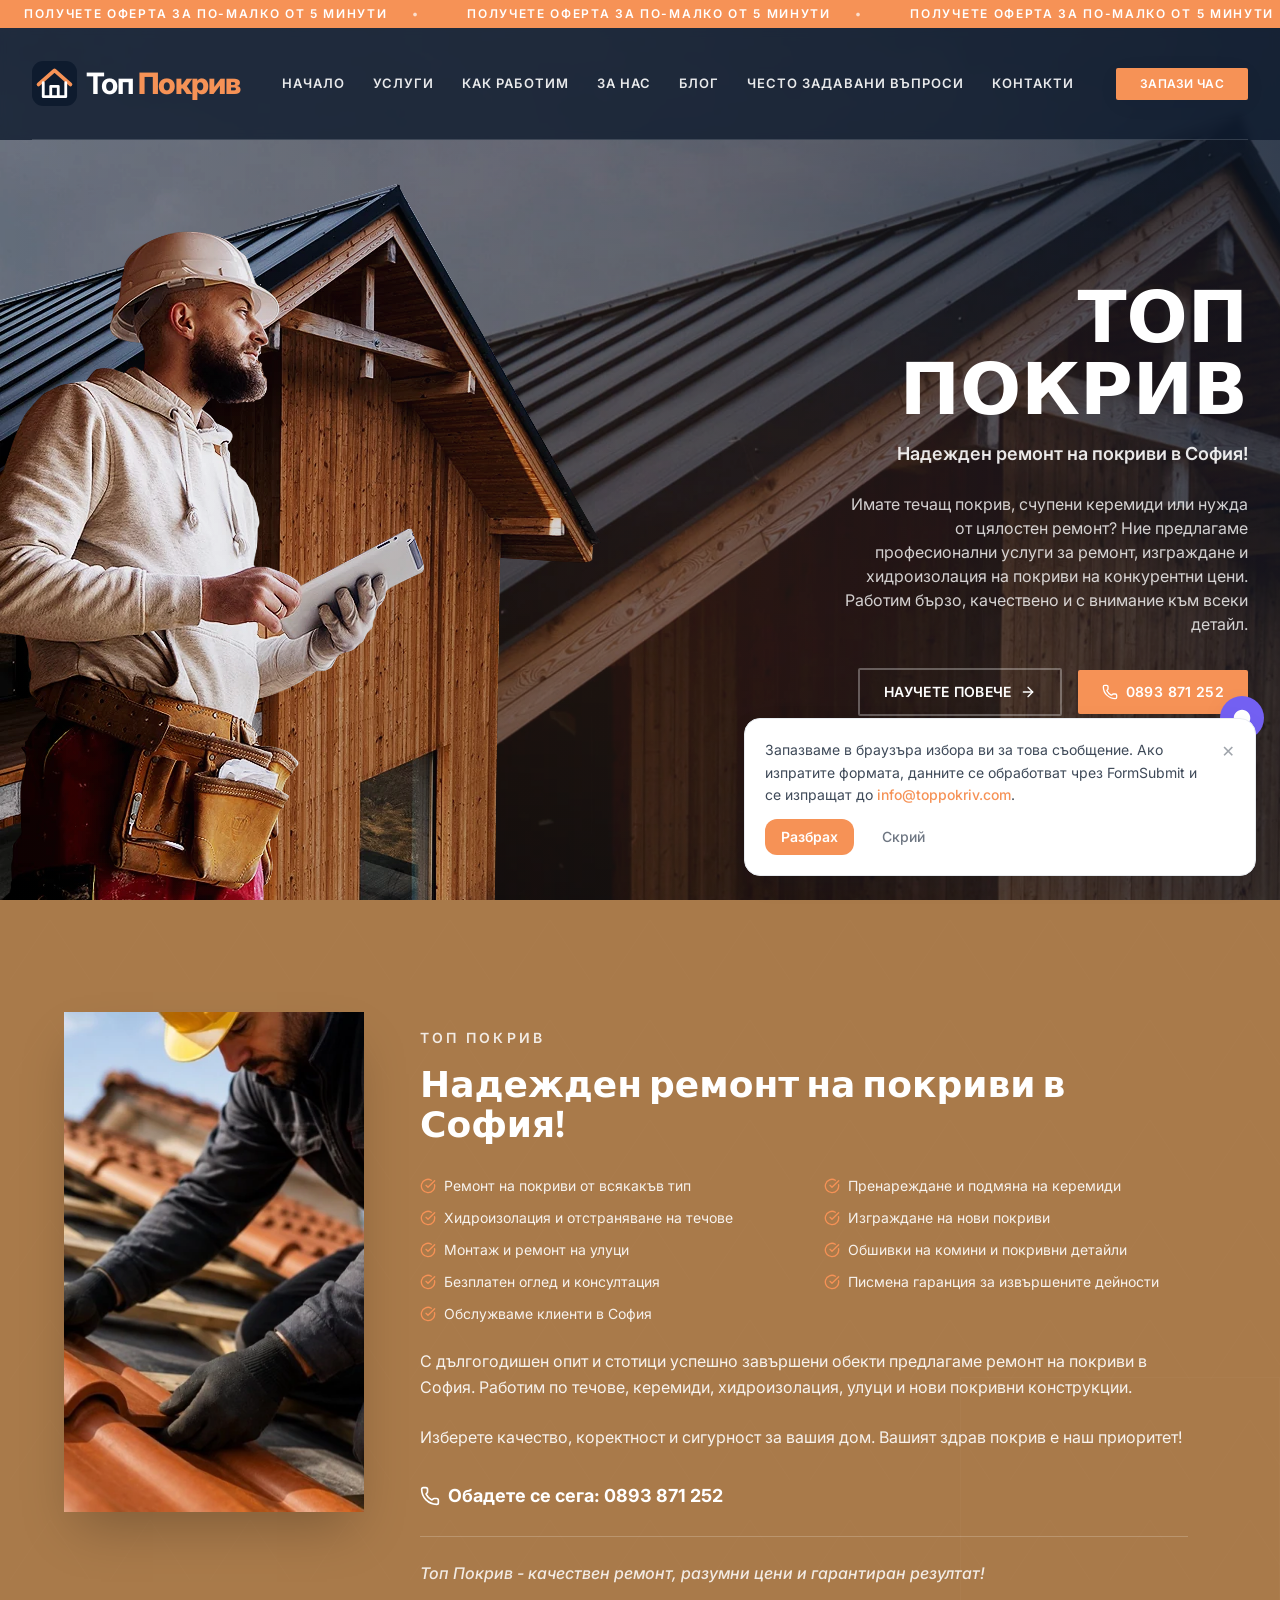
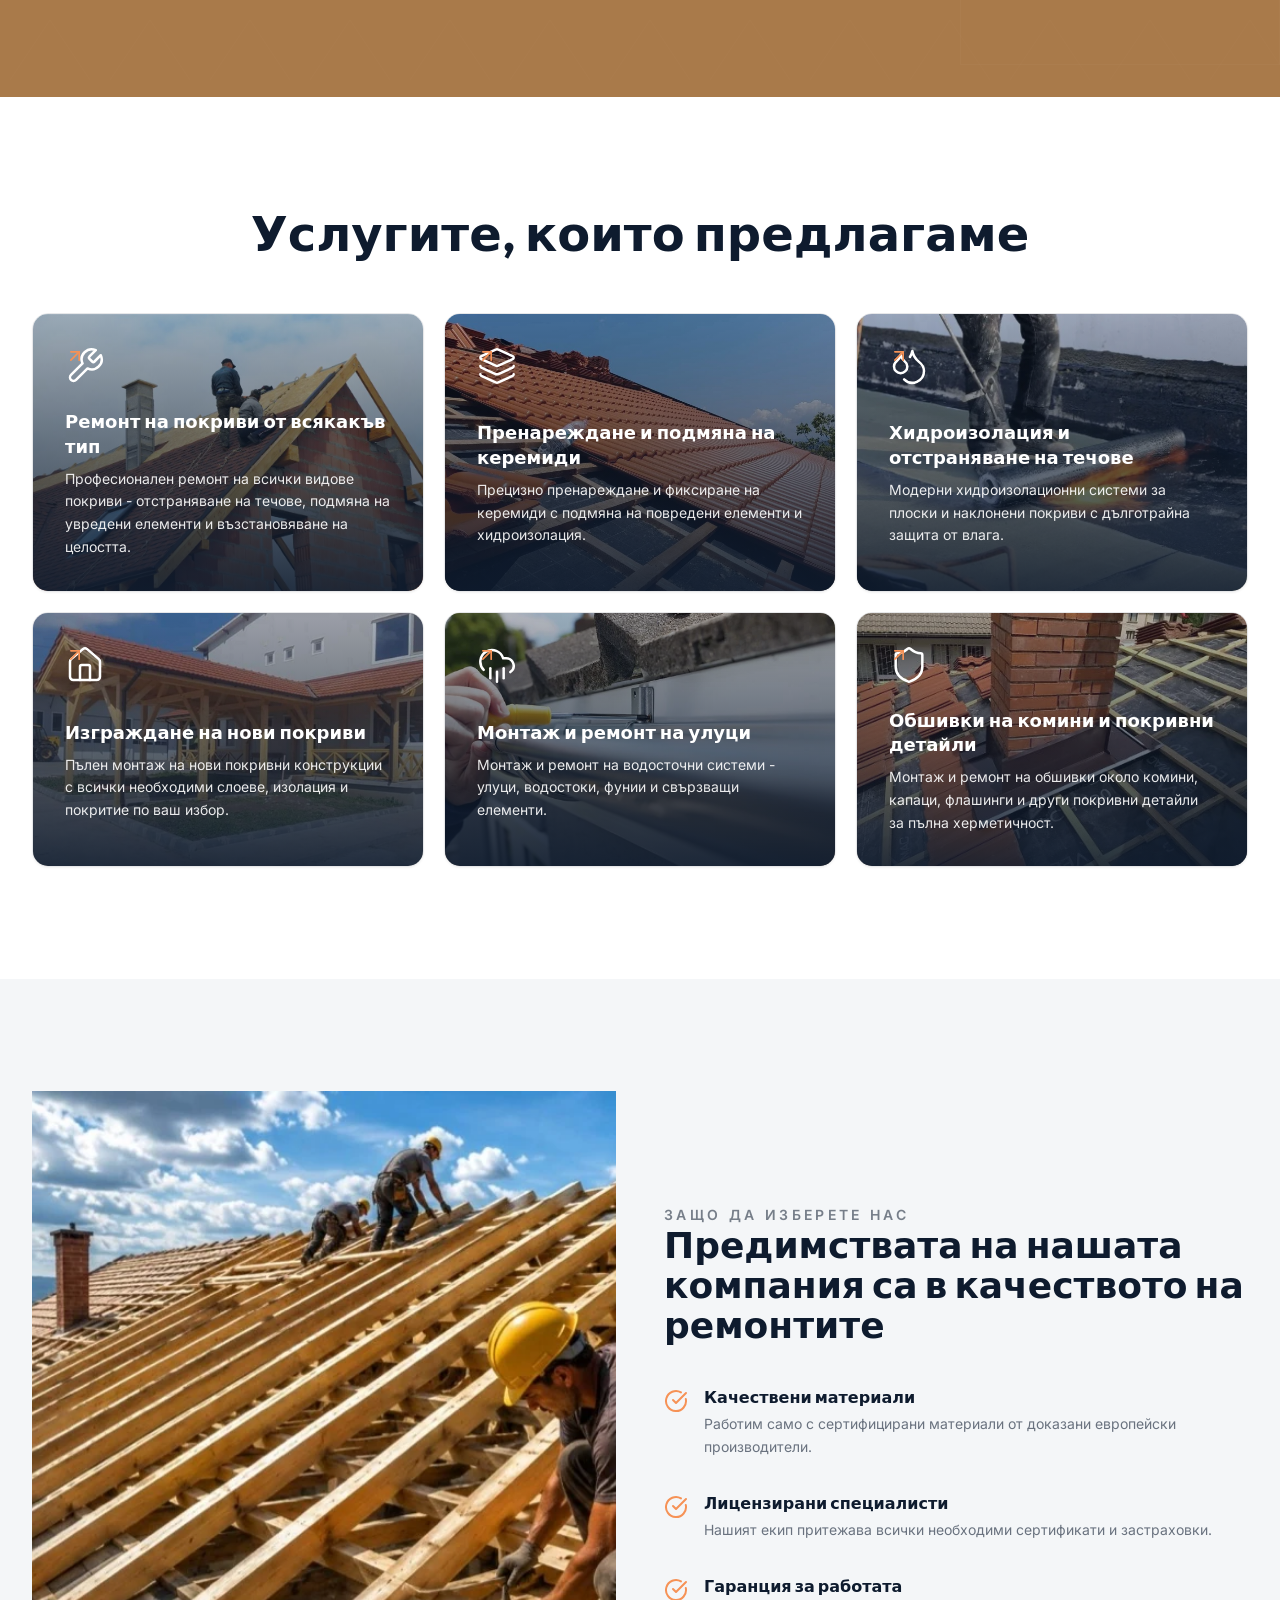
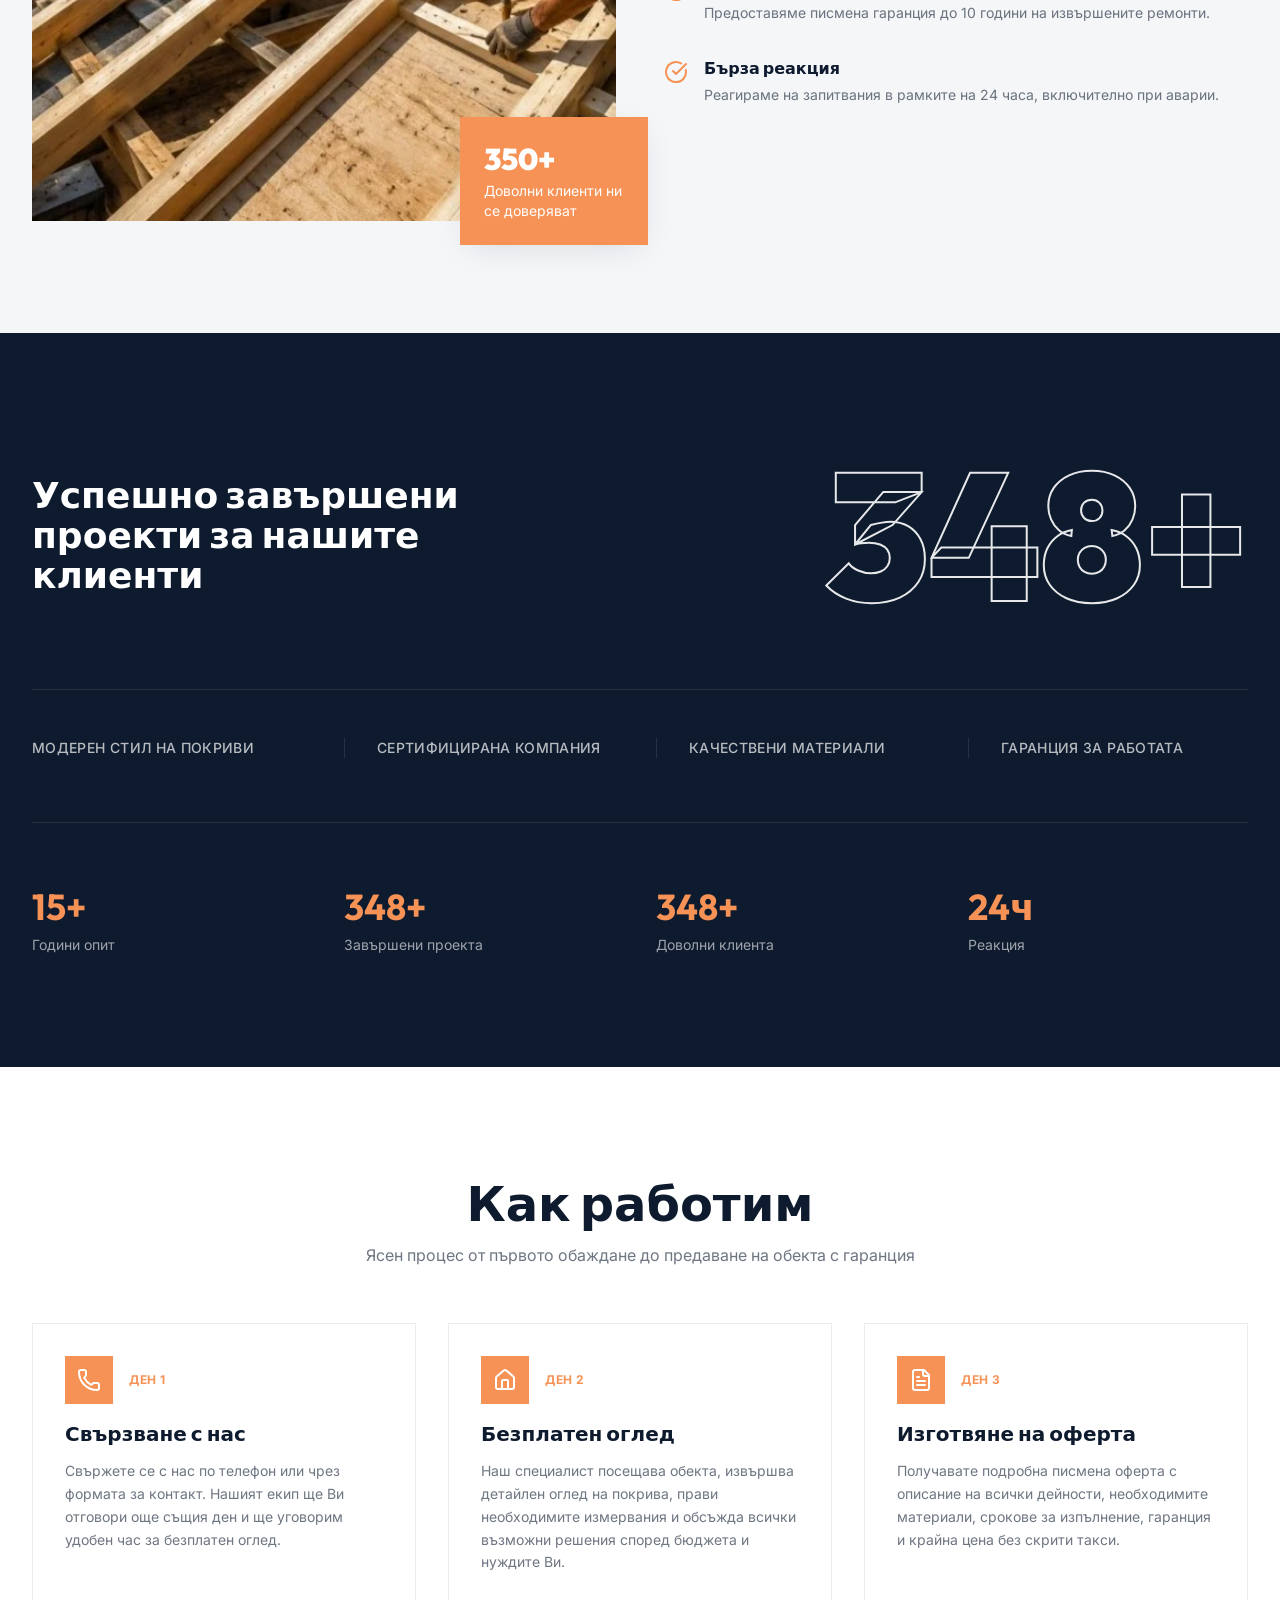
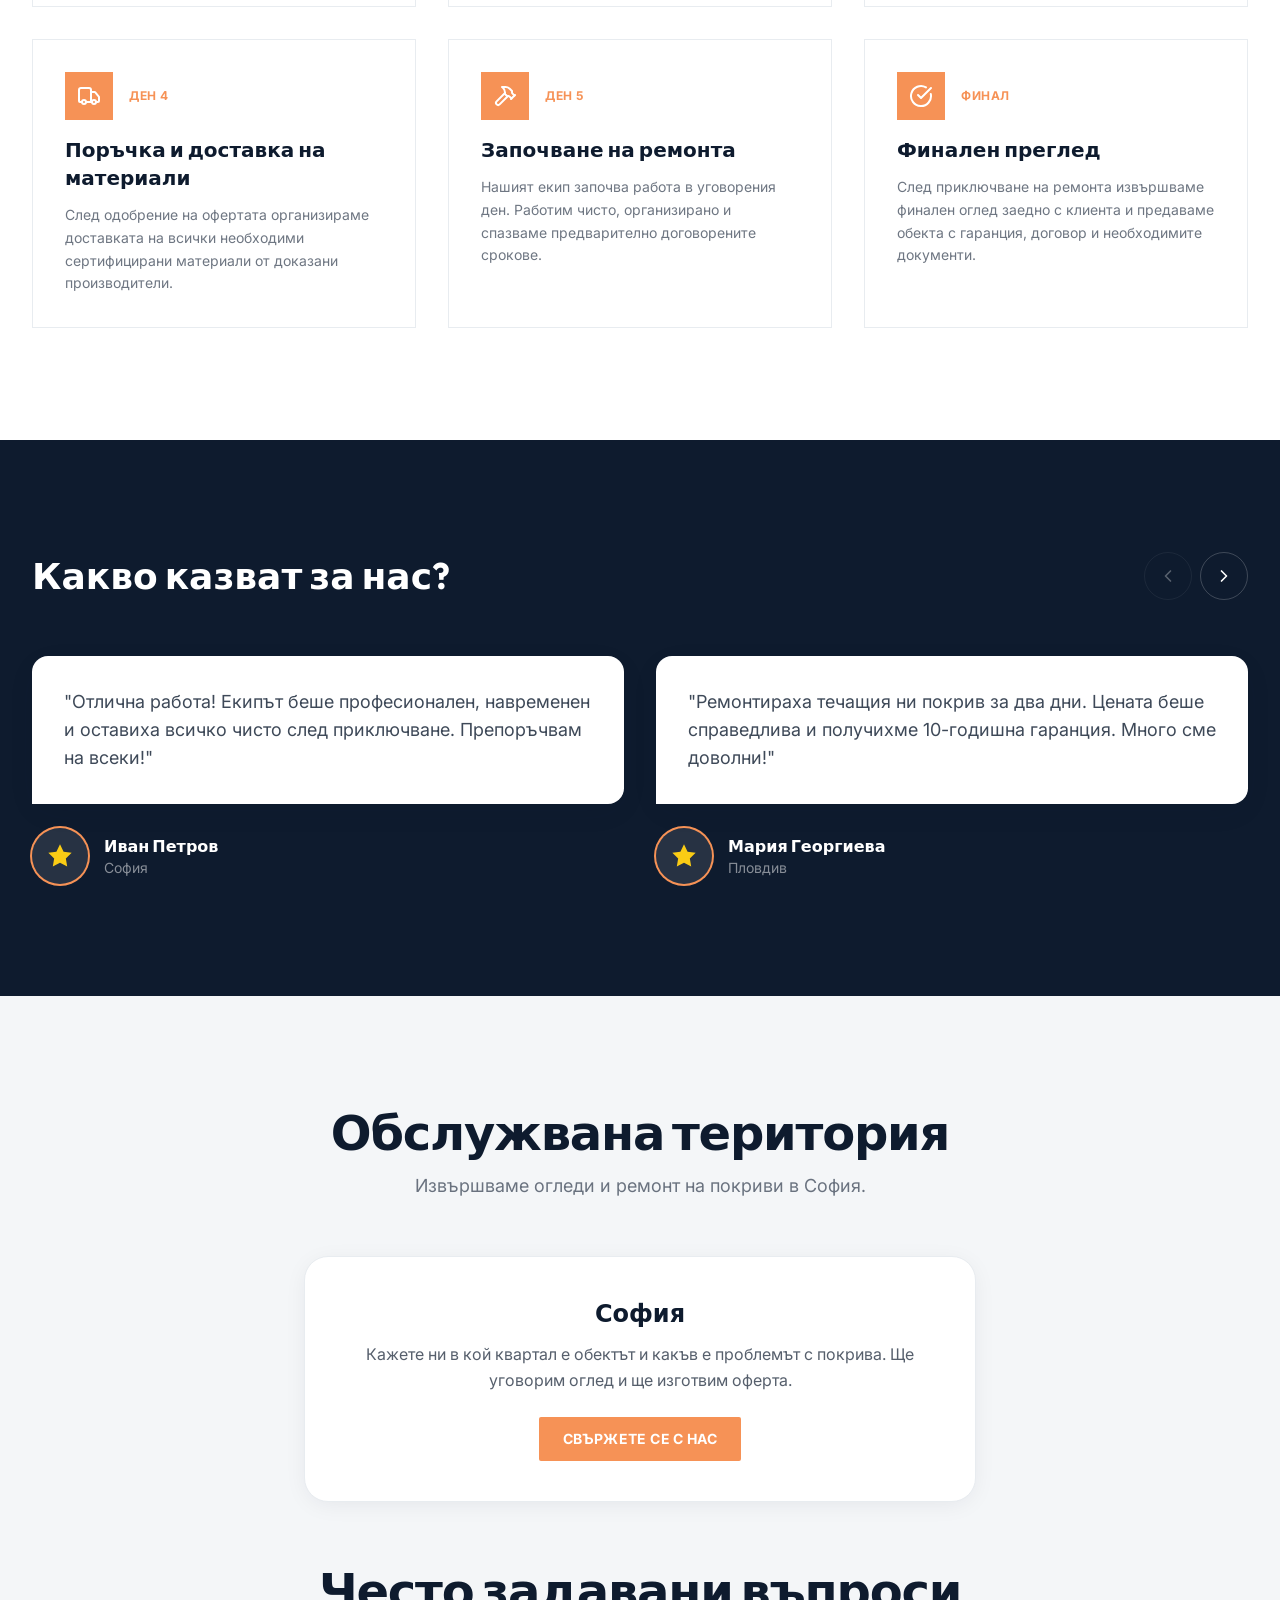
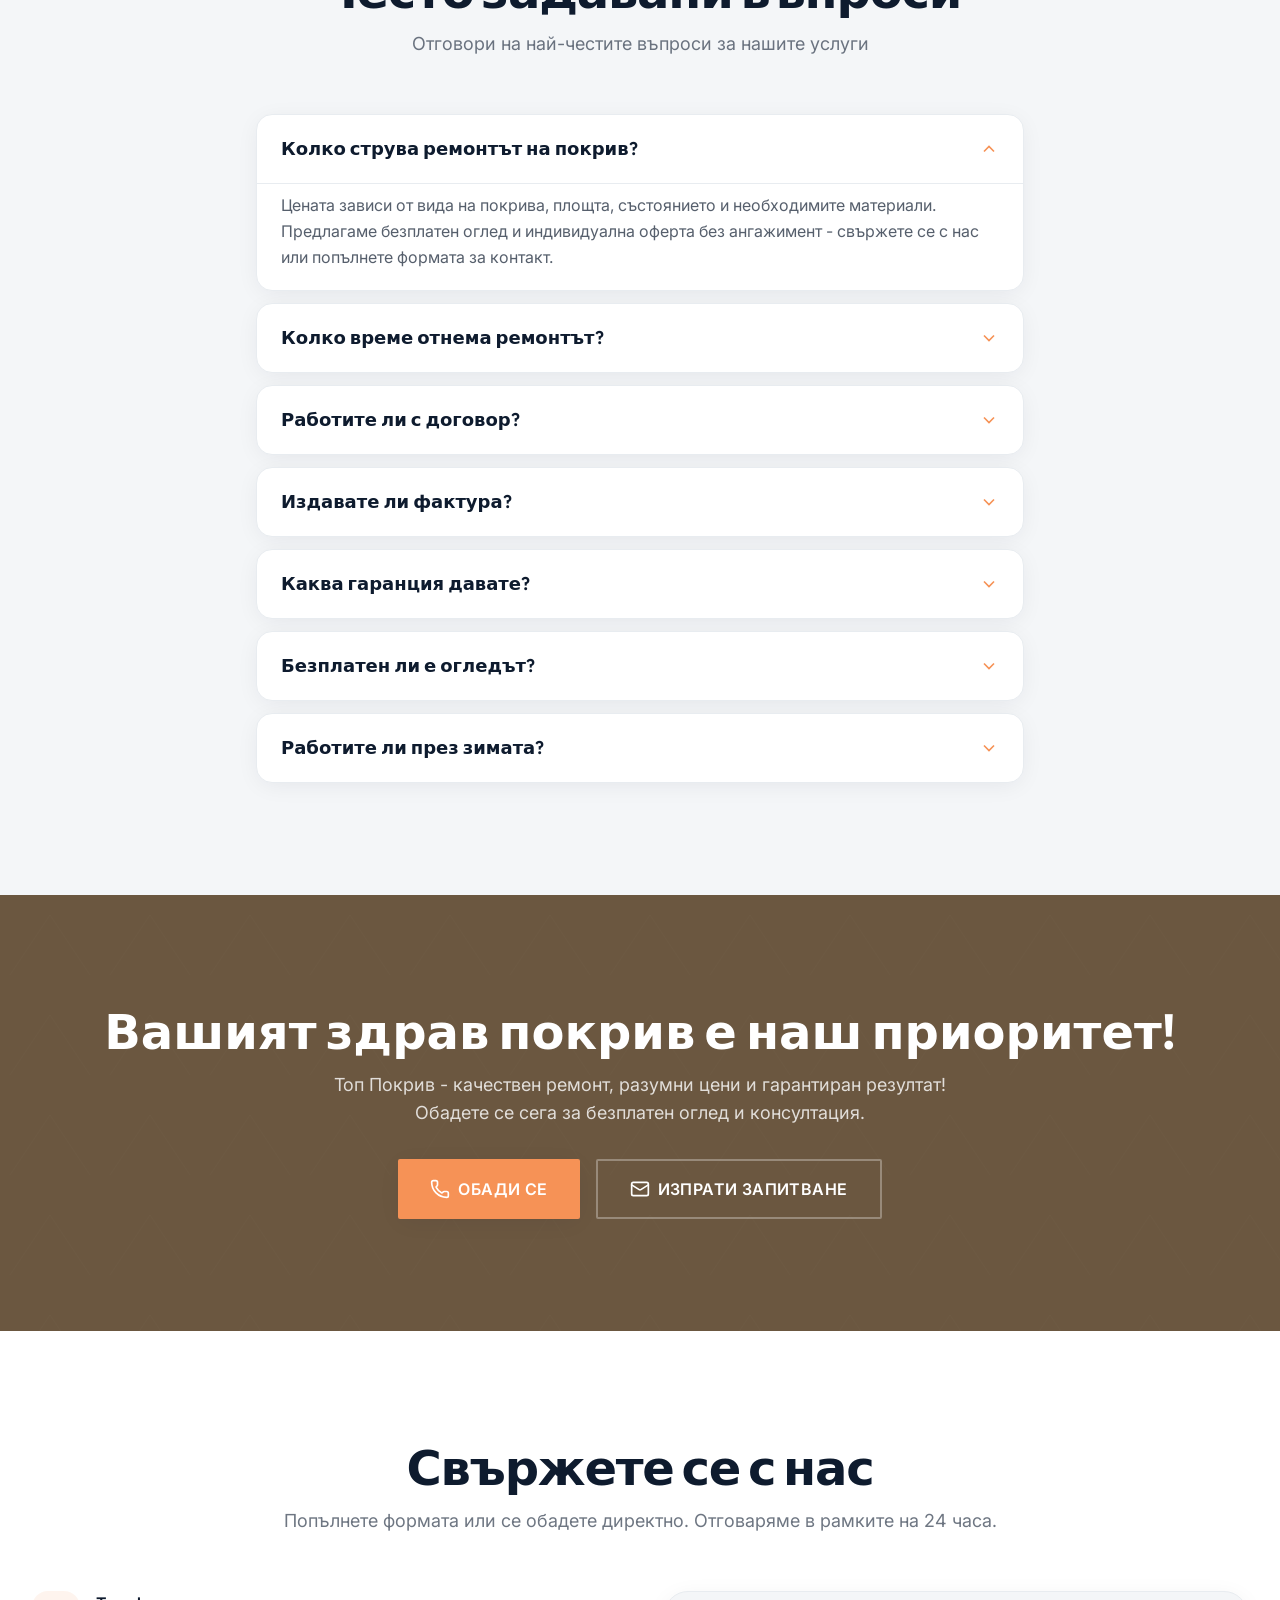
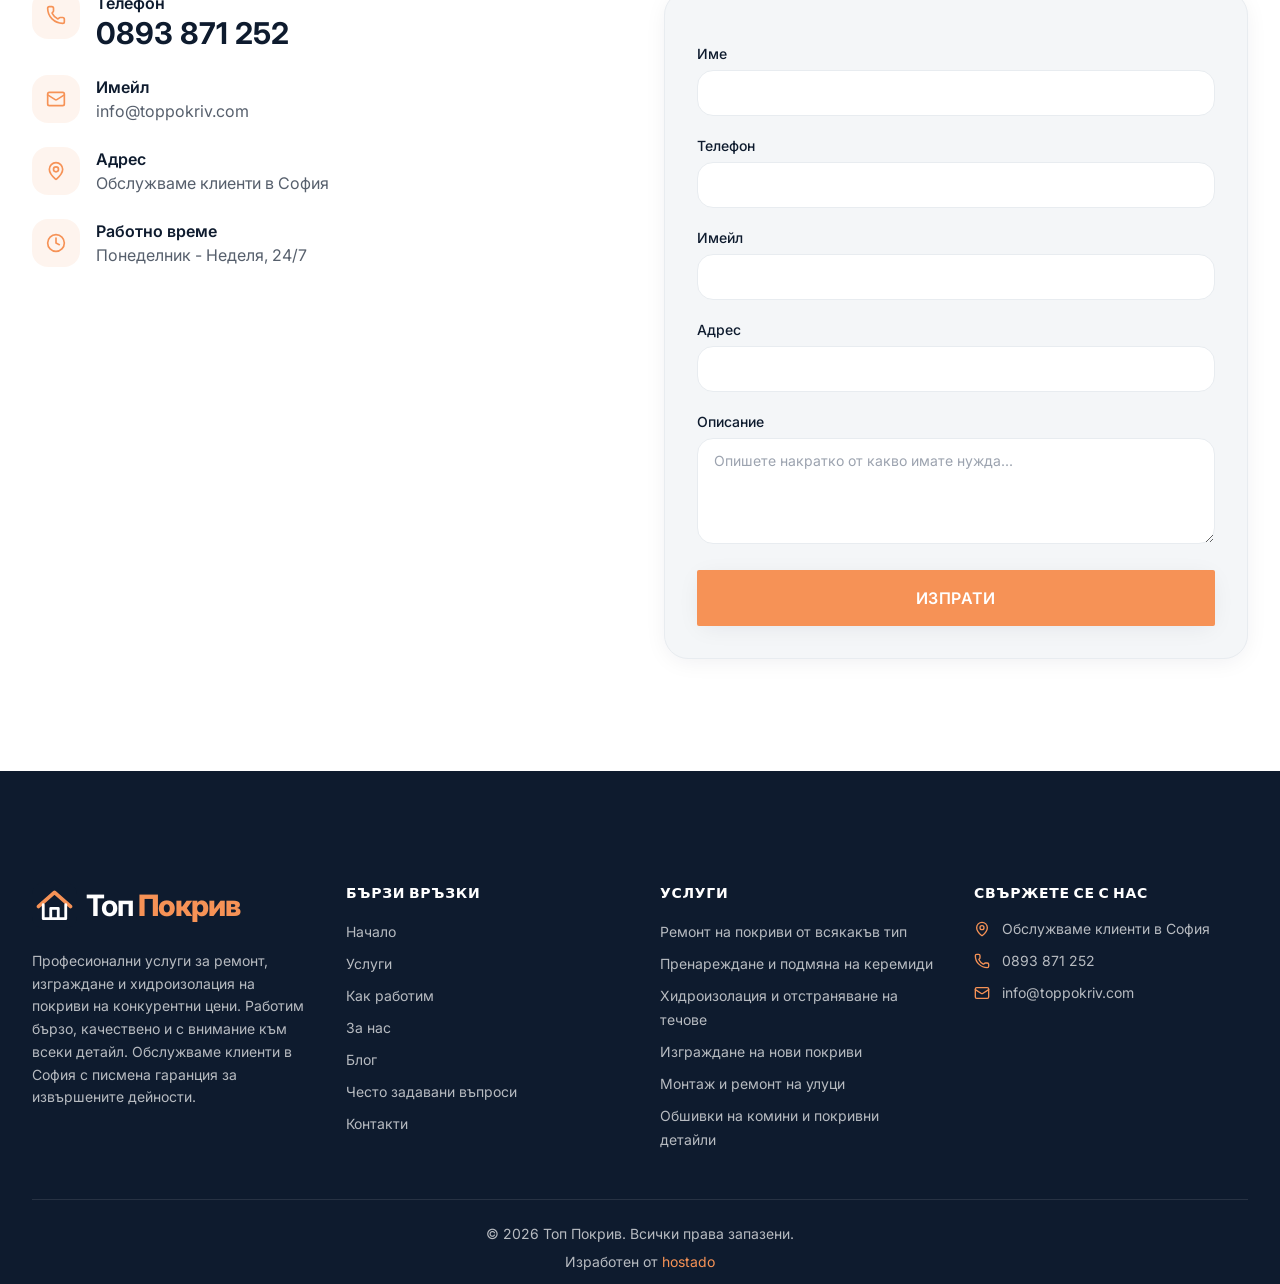
==== commit 36b2fcf5: "Add business logo asset and structured data" ====
--- a/index.html
+++ b/index.html
@@ -20,7 +20,7 @@
   <link rel="preconnect" href="https://fonts.gstatic.com" crossorigin>
   <link href="https://fonts.googleapis.com/css2?family=Inter:wght@400;500;600;700&family=Outfit:wght@400;600;700;800;900&display=swap" rel="stylesheet">
   <link rel="stylesheet" href="./css/styles.css">
-  <script type="application/ld+json">{"@context":"https://schema.org","@type":"Organization","name":"Топ Покрив","description":"Топ Покрив предлага ремонт на покриви, подмяна на керемиди, хидроизолация и ремонт на улуци. Работим в София.","url":"https://toppokriv.com","telephone":"+359893871252","email":"info@toppokriv.com","@id":"https://toppokriv.com/#business","alternateName":"Top Pokriv","image":"https://toppokriv.com/images/hero.webp"}</script>
+  <script type="application/ld+json">{"@context":"https://schema.org","@type":"Organization","name":"Топ Покрив","description":"Топ Покрив предлага ремонт на покриви, подмяна на керемиди, хидроизолация и ремонт на улуци. Работим в София.","url":"https://toppokriv.com","telephone":"+359893871252","email":"info@toppokriv.com","@id":"https://toppokriv.com/#business","alternateName":"Top Pokriv","image":"https://toppokriv.com/images/hero.webp","logo":"https://toppokriv.com/images/toppokriv-google-logo.png"}</script>
   <script type="application/ld+json">{"@context":"https://schema.org","@type":"FAQPage","mainEntity":[{"@type":"Question","name":"Колко струва ремонтът на покрив?","acceptedAnswer":{"@type":"Answer","text":"Цената зависи от вида на покрива, площта, състоянието и необходимите материали. Предлагаме безплатен оглед и индивидуална оферта без ангажимент - свържете се с нас или попълнете формата за контакт."}},{"@type":"Question","name":"Колко време отнема ремонтът?","acceptedAnswer":{"@type":"Answer","text":"Времето зависи от обхвата на работата. Малък ремонт може да отнеме 1-2 дни, докато пълен ремонт на голям покрив - 1-2 седмици. Точните срокове се уточняват в офертата."}},{"@type":"Question","name":"Работите ли с договор?","acceptedAnswer":{"@type":"Answer","text":"Да, работим изключително с писмен договор, в който са описани всички дейности, материали, срокове и гаранционни условия."}},{"@type":"Question","name":"Издавате ли фактура?","acceptedAnswer":{"@type":"Answer","text":"Да, издаваме фактура за всяка извършена услуга. Работим както с физически, така и с юридически лица."}},{"@type":"Question","name":"Каква гаранция давате?","acceptedAnswer":{"@type":"Answer","text":"Предоставяме гаранция до 10 години в зависимост от вида на работата и използваните материали. Гаранционните условия са описани в договора."}},{"@type":"Question","name":"Безплатен ли е огледът?","acceptedAnswer":{"@type":"Answer","text":"Да, огледът и консултацията са напълно безплатни и без задължение за поръчка."}},{"@type":"Question","name":"Работите ли през зимата?","acceptedAnswer":{"@type":"Answer","text":"Да, извършваме ремонти през цялата година, включително зимните месеци, при подходящи метеорологични условия."}}]}</script>
   <script type="application/ld+json">{"@context":"https://schema.org","@type":"BreadcrumbList","itemListElement":[{"@type":"ListItem","position":1,"name":"Начало","item":"https://toppokriv.com/"}]}</script>
 </head>
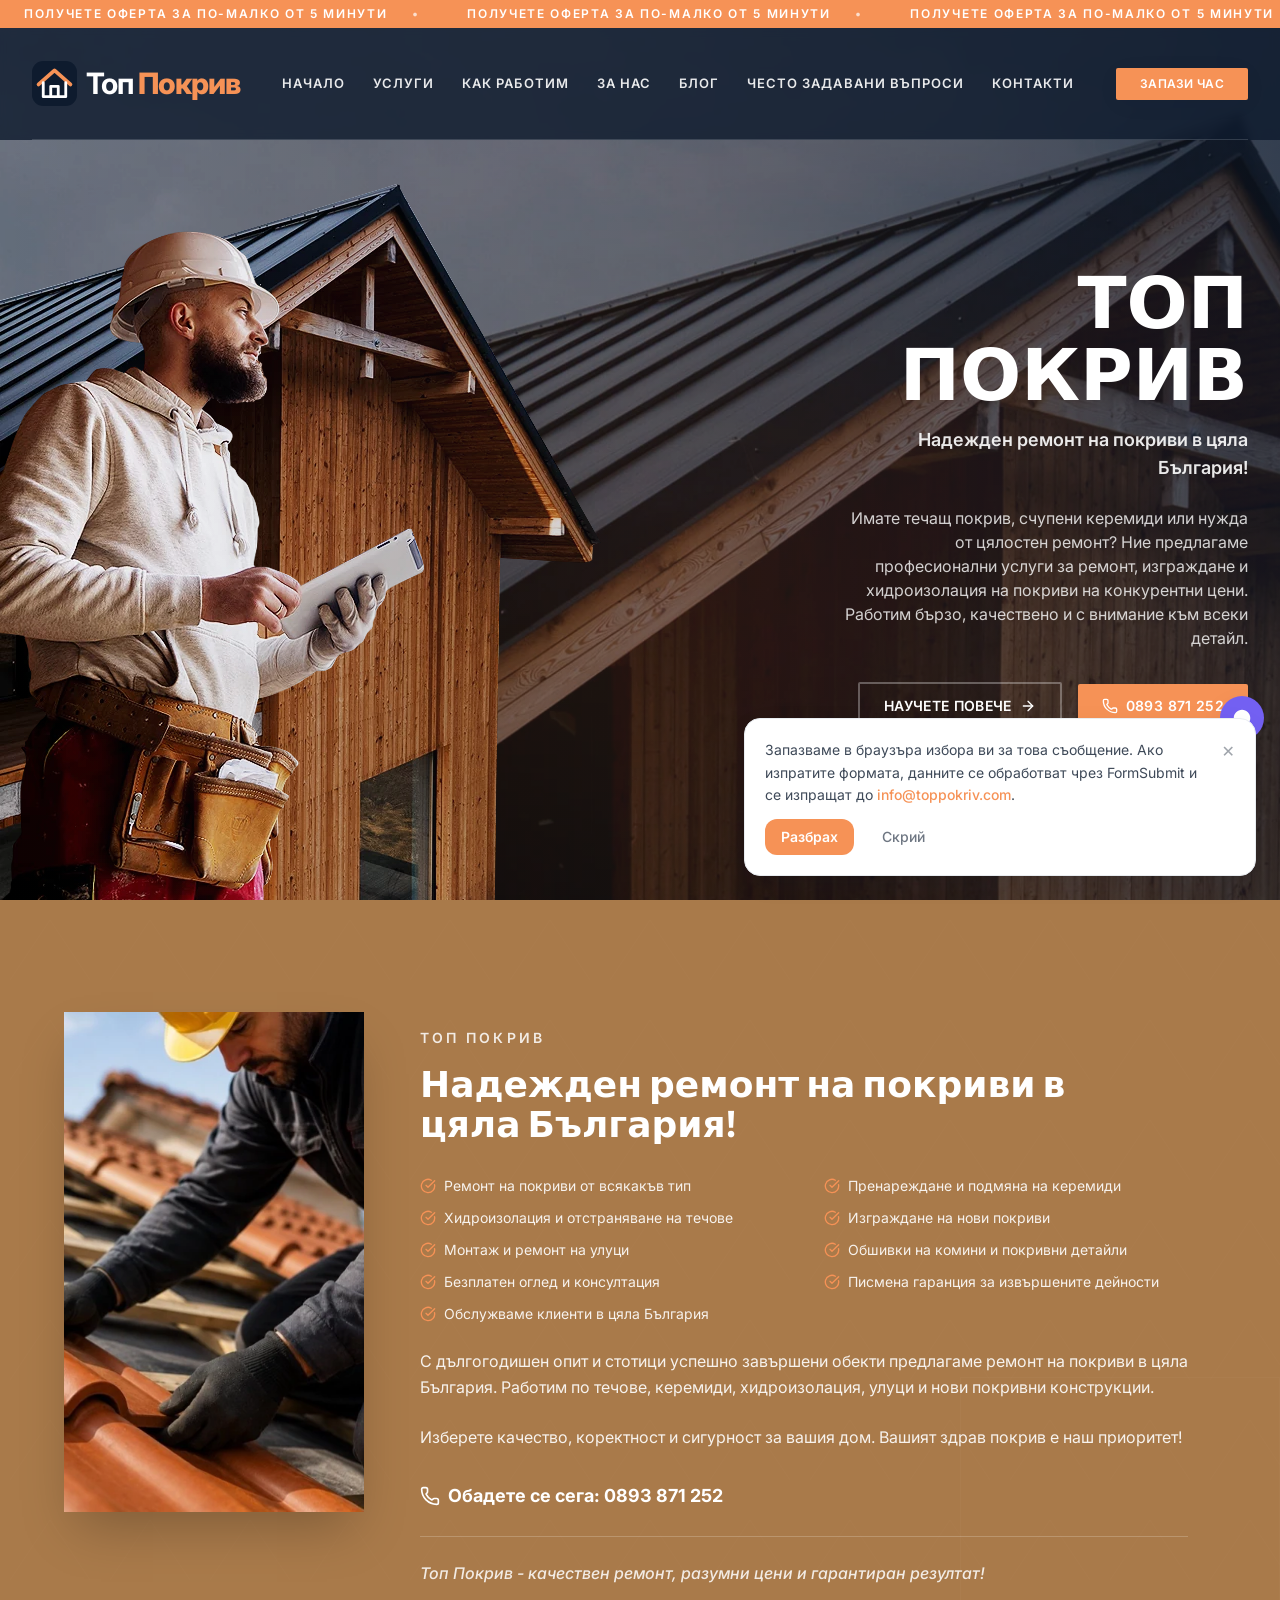
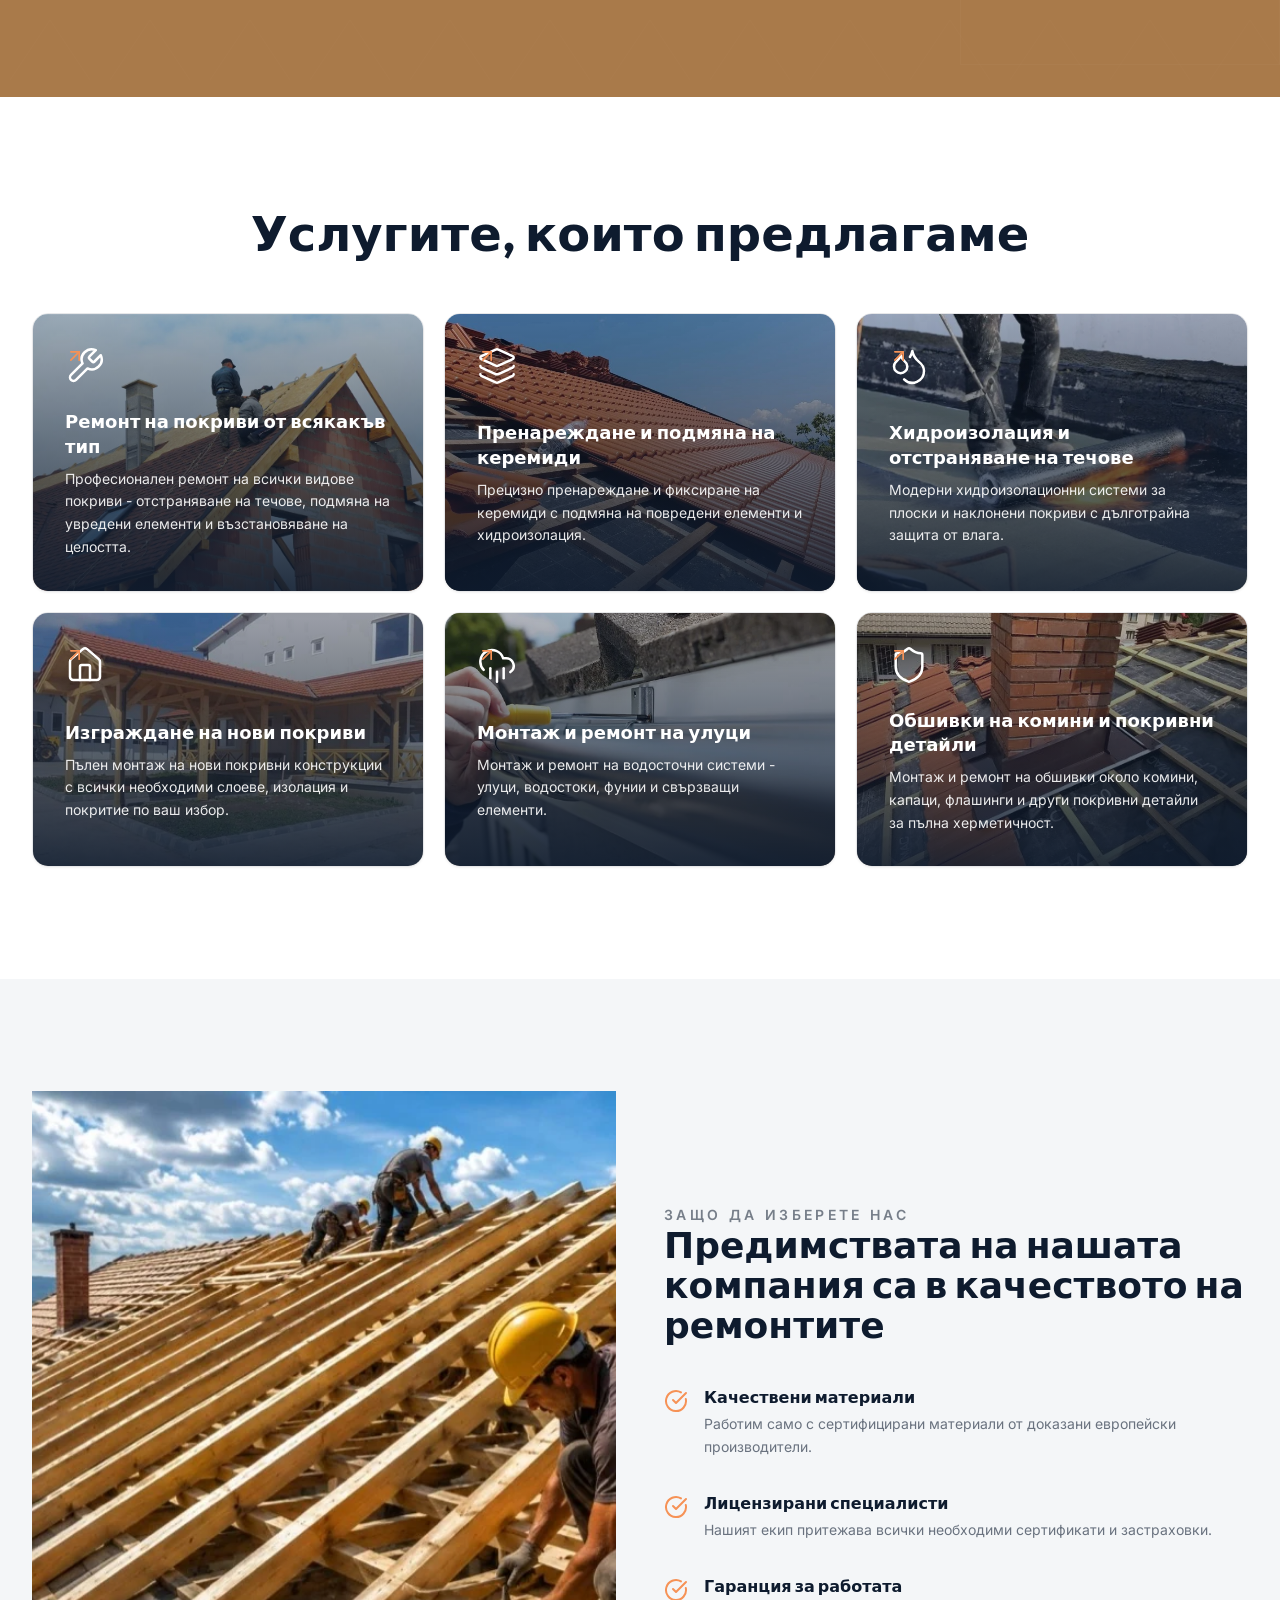
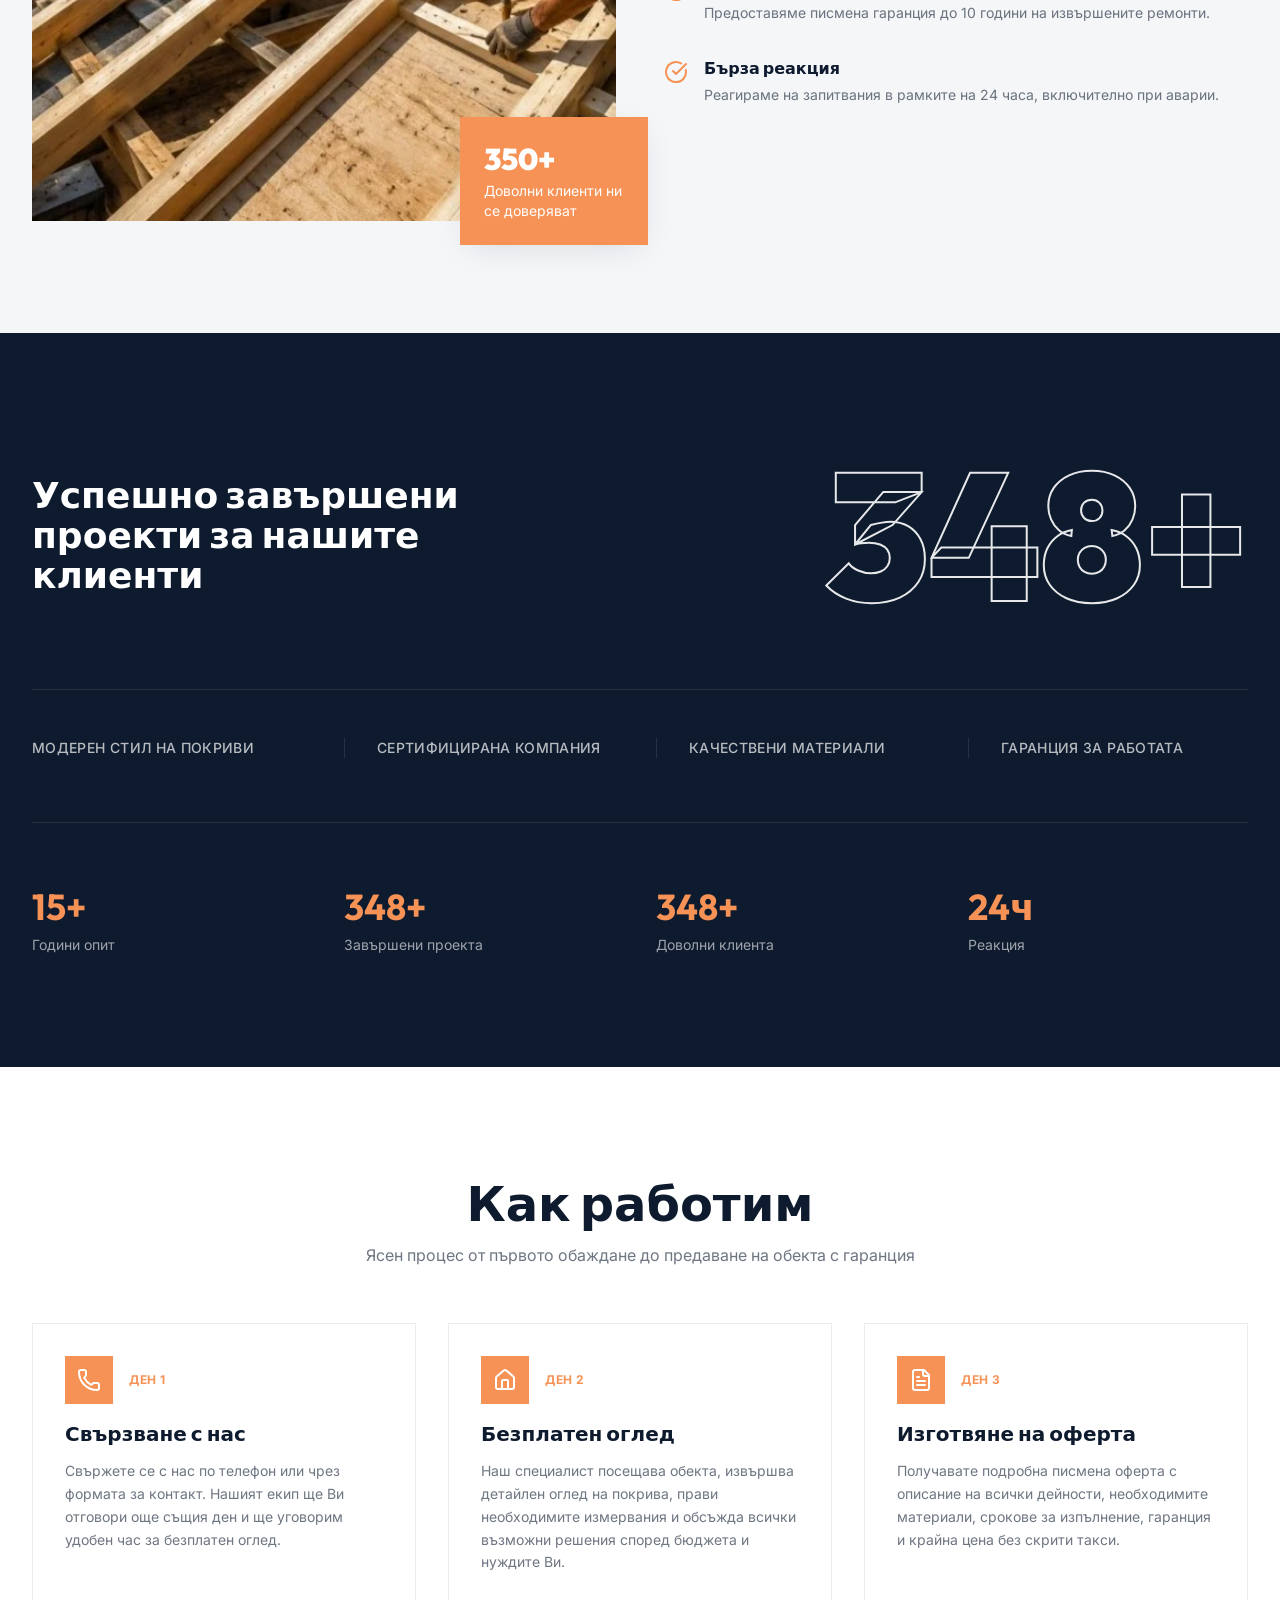
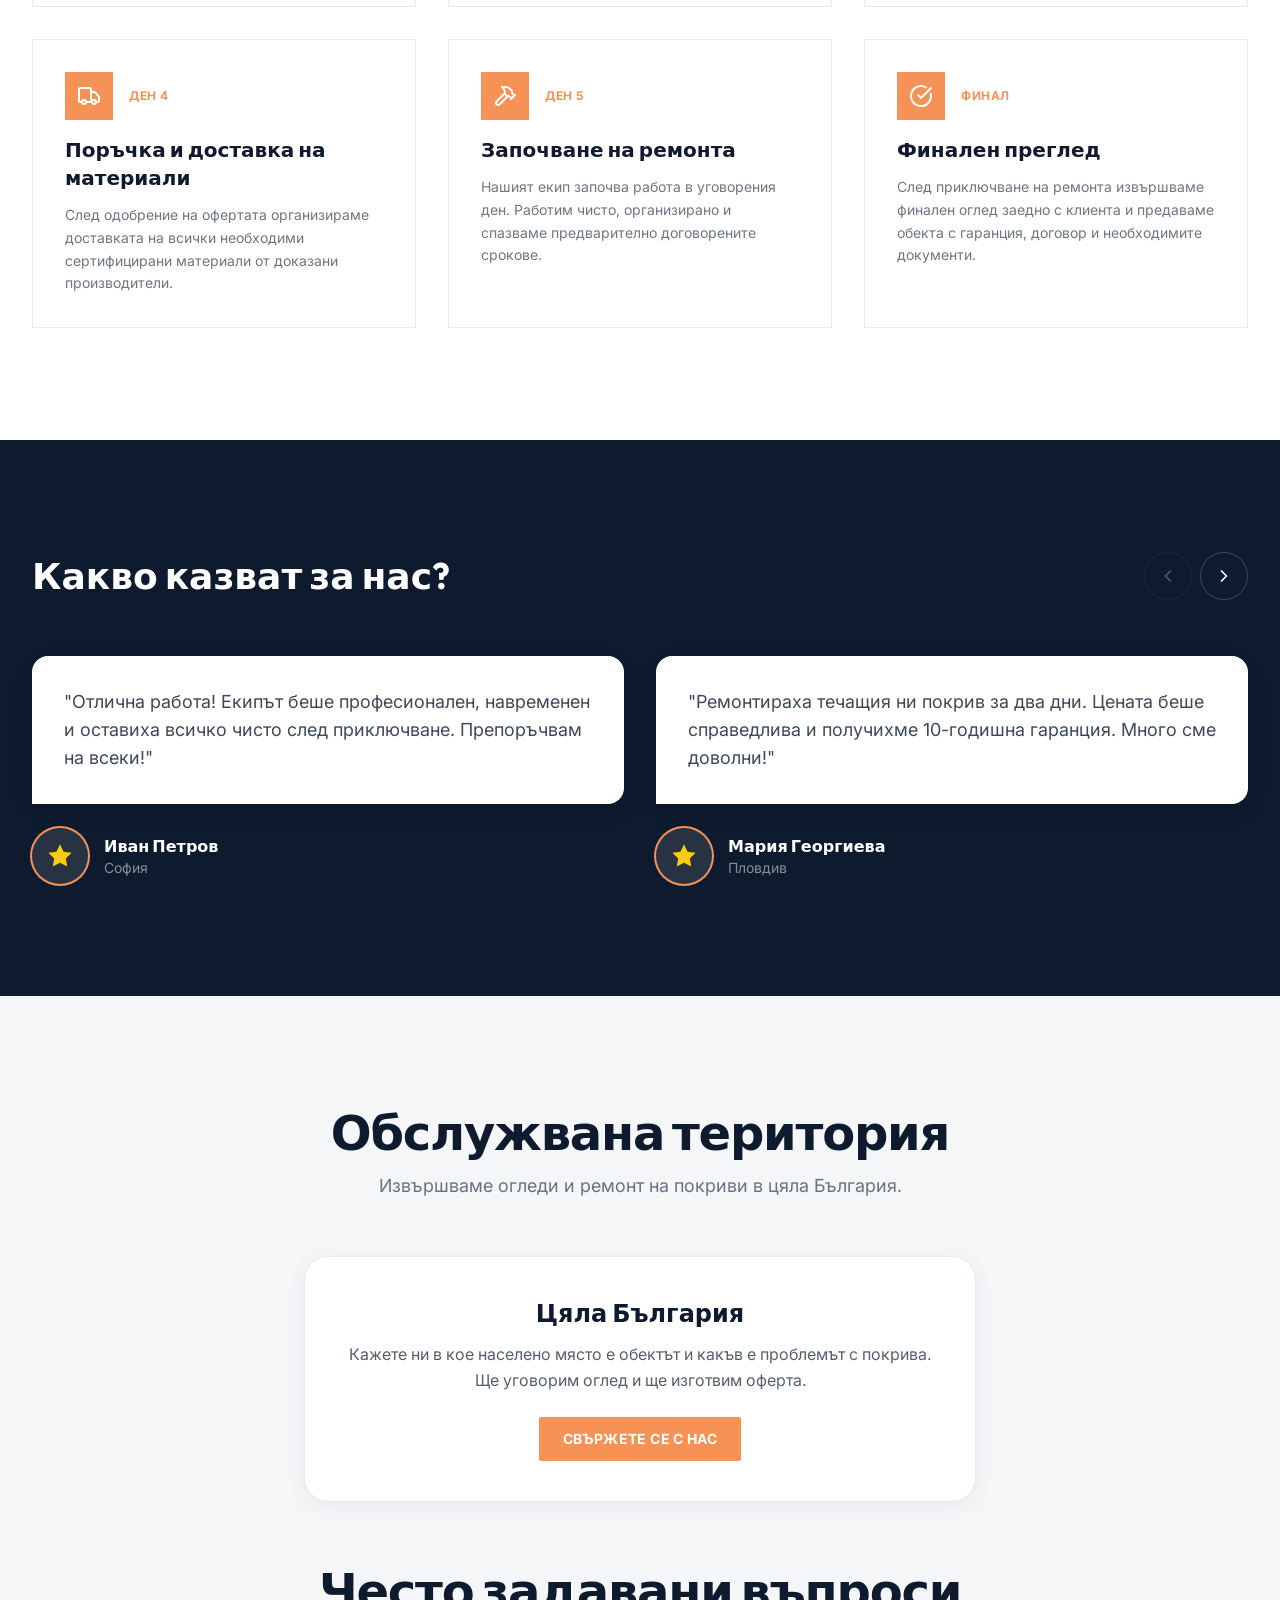
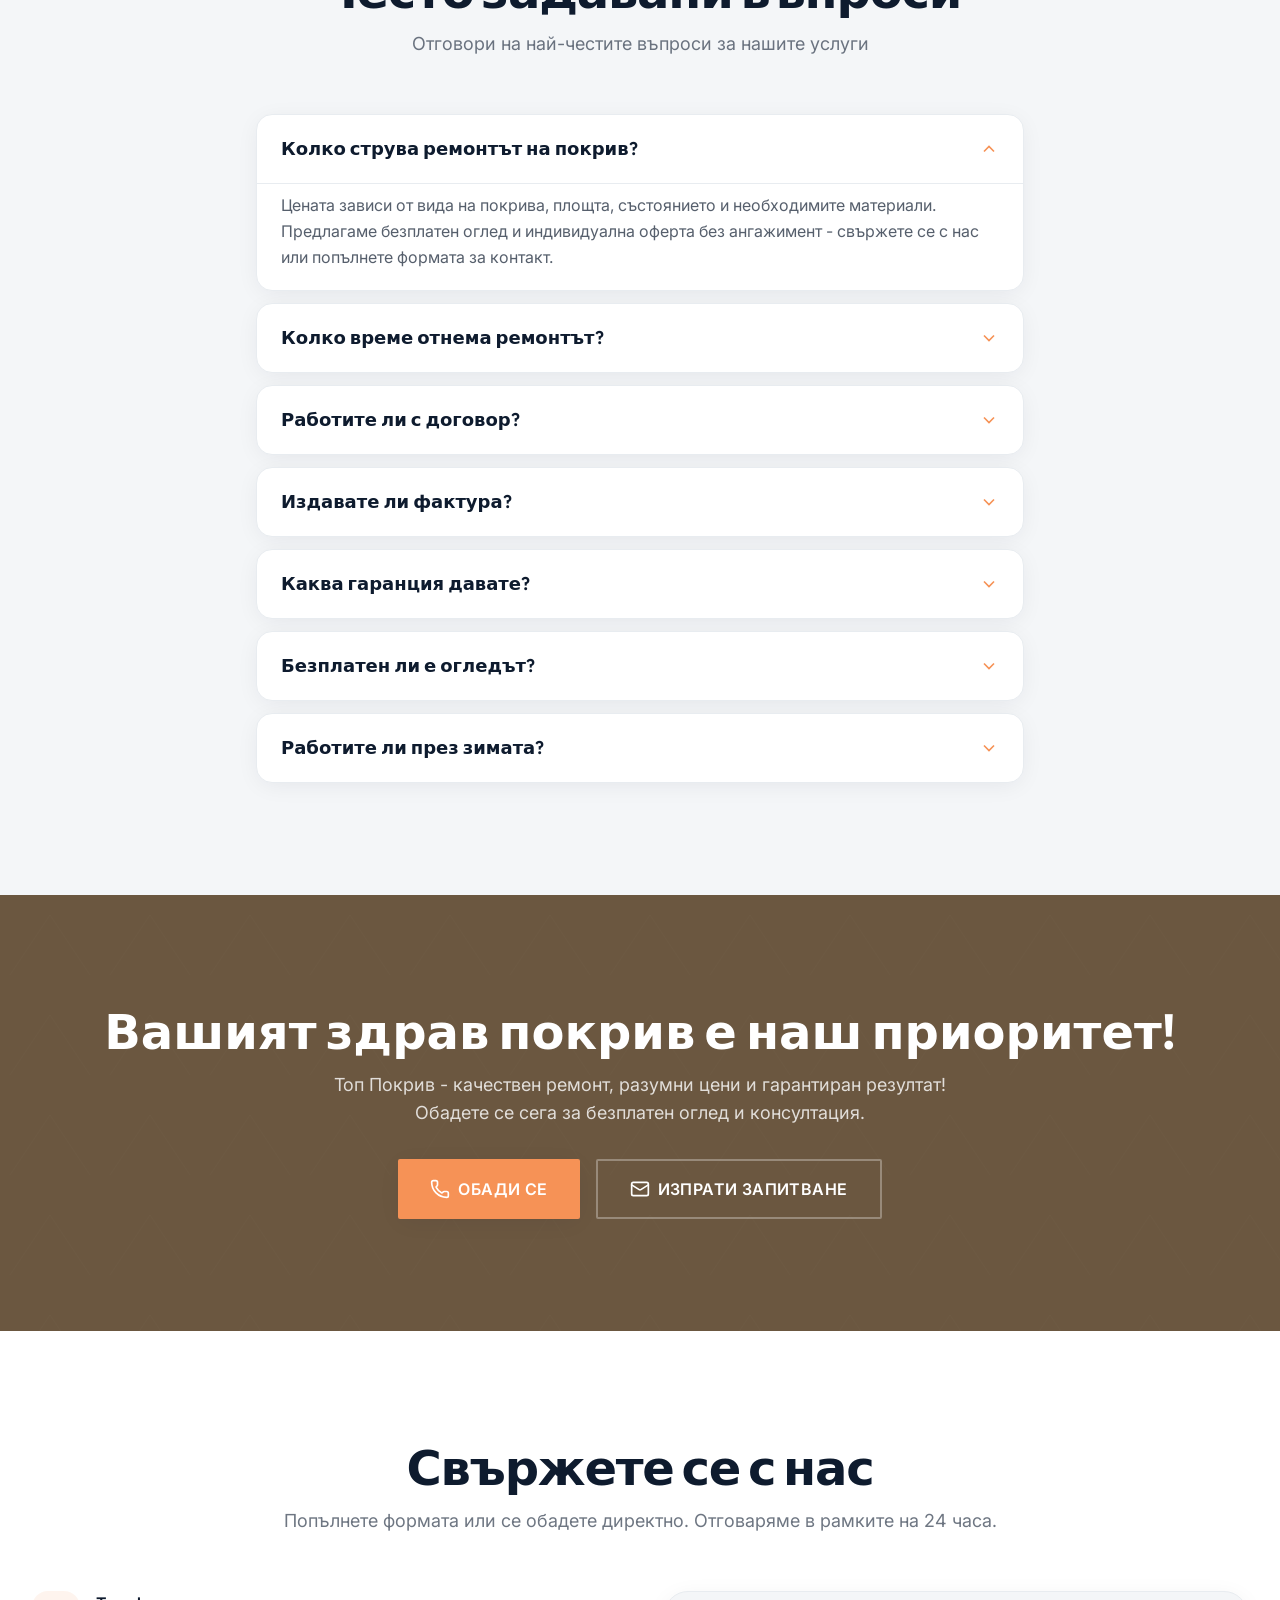
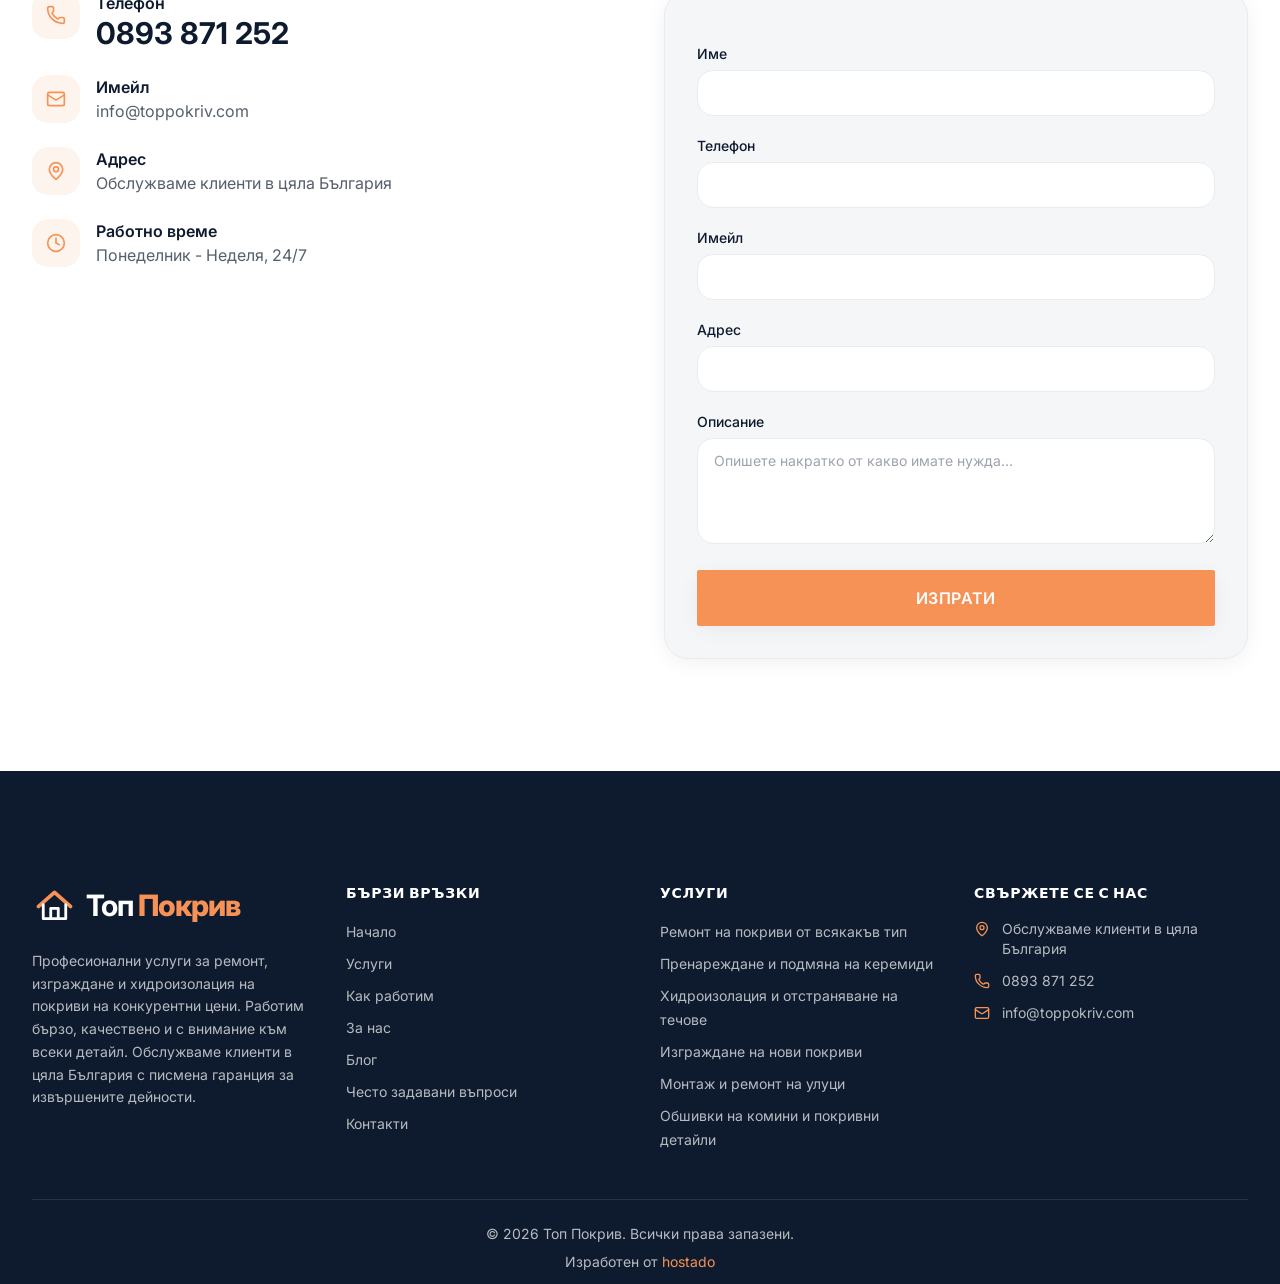
==== commit 6434a016: "Restore nationwide roofing service wording" ====
--- a/index.html
+++ b/index.html
@@ -5,22 +5,22 @@
   <link rel="icon" type="image/svg+xml" href="./favicon.svg">
   <meta name="theme-color" content="#0e1b2e">
   <meta name="viewport" content="width=device-width, initial-scale=1, viewport-fit=cover">
-  <title>Ремонт на покриви в София | Топ Покрив</title>
-  <meta name="description" content="Топ Покрив предлага ремонт на покриви, подмяна на керемиди, хидроизолация и ремонт на улуци. Работим в София.">
+  <title>Покривни услуги в София и цяла България | Топ Покрив</title>
+  <meta name="description" content="Топ Покрив предлага ремонт на покриви, подмяна на керемиди, хидроизолация и ремонт на улуци. Работим в цяла България.">
   <link rel="preload" as="image" href="./images/hero.webp" fetchpriority="high">
   <link rel="canonical" href="https://toppokriv.com/">
   <meta property="og:type" content="website">
   <meta property="og:locale" content="bg_BG">
   <meta property="og:url" content="https://toppokriv.com/">
-  <meta property="og:title" content="Ремонт на покриви в София | Топ Покрив">
-  <meta property="og:description" content="Топ Покрив предлага ремонт на покриви, подмяна на керемиди, хидроизолация и ремонт на улуци. Работим в София.">
+  <meta property="og:title" content="Покривни услуги в София и цяла България | Топ Покрив">
+  <meta property="og:description" content="Топ Покрив предлага ремонт на покриви, подмяна на керемиди, хидроизолация и ремонт на улуци. Работим в цяла България.">
   <meta property="og:image" content="https://toppokriv.com/images/hero.webp">
   <meta name="twitter:card" content="summary_large_image">
   <link rel="preconnect" href="https://fonts.googleapis.com">
   <link rel="preconnect" href="https://fonts.gstatic.com" crossorigin>
   <link href="https://fonts.googleapis.com/css2?family=Inter:wght@400;500;600;700&family=Outfit:wght@400;600;700;800;900&display=swap" rel="stylesheet">
   <link rel="stylesheet" href="./css/styles.css">
-  <script type="application/ld+json">{"@context":"https://schema.org","@type":"Organization","name":"Топ Покрив","description":"Топ Покрив предлага ремонт на покриви, подмяна на керемиди, хидроизолация и ремонт на улуци. Работим в София.","url":"https://toppokriv.com","telephone":"+359893871252","email":"info@toppokriv.com","@id":"https://toppokriv.com/#business","alternateName":"Top Pokriv","image":"https://toppokriv.com/images/hero.webp","logo":"https://toppokriv.com/images/toppokriv-google-logo.png"}</script>
+  <script type="application/ld+json">{"@context":"https://schema.org","@type":"Organization","name":"Топ Покрив","description":"Топ Покрив предлага ремонт на покриви, подмяна на керемиди, хидроизолация и ремонт на улуци. Работим в цяла България.","url":"https://toppokriv.com","telephone":"+359893871252","email":"info@toppokriv.com","@id":"https://toppokriv.com/#business","alternateName":"Top Pokriv","image":"https://toppokriv.com/images/hero.webp","logo":"https://toppokriv.com/images/toppokriv-google-logo.png","areaServed":{"@type":"Country","name":"България"}}</script>
   <script type="application/ld+json">{"@context":"https://schema.org","@type":"FAQPage","mainEntity":[{"@type":"Question","name":"Колко струва ремонтът на покрив?","acceptedAnswer":{"@type":"Answer","text":"Цената зависи от вида на покрива, площта, състоянието и необходимите материали. Предлагаме безплатен оглед и индивидуална оферта без ангажимент - свържете се с нас или попълнете формата за контакт."}},{"@type":"Question","name":"Колко време отнема ремонтът?","acceptedAnswer":{"@type":"Answer","text":"Времето зависи от обхвата на работата. Малък ремонт може да отнеме 1-2 дни, докато пълен ремонт на голям покрив - 1-2 седмици. Точните срокове се уточняват в офертата."}},{"@type":"Question","name":"Работите ли с договор?","acceptedAnswer":{"@type":"Answer","text":"Да, работим изключително с писмен договор, в който са описани всички дейности, материали, срокове и гаранционни условия."}},{"@type":"Question","name":"Издавате ли фактура?","acceptedAnswer":{"@type":"Answer","text":"Да, издаваме фактура за всяка извършена услуга. Работим както с физически, така и с юридически лица."}},{"@type":"Question","name":"Каква гаранция давате?","acceptedAnswer":{"@type":"Answer","text":"Предоставяме гаранция до 10 години в зависимост от вида на работата и използваните материали. Гаранционните условия са описани в договора."}},{"@type":"Question","name":"Безплатен ли е огледът?","acceptedAnswer":{"@type":"Answer","text":"Да, огледът и консултацията са напълно безплатни и без задължение за поръчка."}},{"@type":"Question","name":"Работите ли през зимата?","acceptedAnswer":{"@type":"Answer","text":"Да, извършваме ремонти през цялата година, включително зимните месеци, при подходящи метеорологични условия."}}]}</script>
   <script type="application/ld+json">{"@context":"https://schema.org","@type":"BreadcrumbList","itemListElement":[{"@type":"ListItem","position":1,"name":"Начало","item":"https://toppokriv.com/"}]}</script>
 </head>
@@ -39,7 +39,7 @@
             Безплатен оглед
           </a>
         </div>
-      </nav></header><main class="min-w-0"><section id="начало" class="relative min-h-screen overflow-hidden"><img alt="" decoding="async" data-nimg="fill" class="object-cover" style="position:absolute;height:100%;width:100%;left:0;top:0;right:0;bottom:0;color:transparent" src="./images/hero.webp" fetchpriority="high"/><img alt="" decoding="async" data-nimg="fill" class="object-cover opacity-35" style="position:absolute;height:100%;width:100%;left:0;top:0;right:0;bottom:0;color:transparent" src="./images/hero-pattern.webp"/><div class="pointer-events-none absolute inset-0 z-[1]"><img alt="" width="900" height="700" decoding="async" data-nimg="1" class="absolute bottom-0 left-0 hidden h-auto max-h-[55vh] w-auto md:block lg:max-h-[72vh] xl:max-h-[85vh]" style="color:transparent" src="./images/hero-house.webp"/><img alt="Майстор покриви с таблет" width="550" height="700" decoding="async" data-nimg="1" class="absolute bottom-0 right-[38%] hidden h-auto max-h-[50vh] w-auto md:block lg:right-[42%] lg:max-h-[65vh] xl:right-[855px] xl:max-h-[80vh]" style="color:transparent" src="./images/hero-roofer.webp"/></div><div class="absolute inset-0 z-[2] bg-gradient-to-t from-primary/85 via-primary/55 to-primary/25 lg:bg-gradient-to-l lg:from-primary/55 lg:via-primary/20 lg:to-transparent"></div><div class="section-container relative z-10 grid min-h-[100dvh] grid-cols-1 items-end pb-10 pt-28 sm:items-center sm:pb-0 sm:pt-24 lg:min-h-screen lg:grid-cols-3"><div class="hidden lg:block" aria-hidden="true"></div><div class="hidden lg:block" aria-hidden="true"></div><div class="w-full min-w-0 text-left lg:col-start-3 lg:ml-auto lg:max-w-none lg:text-right"><h1 class="font-display text-4xl font-black uppercase leading-[0.95] text-white sm:text-5xl md:text-6xl lg:text-7xl">Топ Покрив</h1><p class="mt-3 text-base font-semibold text-white/90 sm:mt-4 sm:text-lg">Надежден ремонт на покриви в София!</p><p class="mt-4 max-w-md text-sm leading-relaxed text-white/80 sm:mt-6 sm:text-base lg:ml-auto lg:text-right">Имате течащ покрив, счупени керемиди или нужда от цялостен ремонт? Ние предлагаме професионални услуги за ремонт, изграждане и хидроизолация на покриви на конкурентни цени. Работим бързо, качествено и с внимание към всеки детайл.</p><div class="mt-6 flex w-full flex-col gap-3 sm:mt-8 sm:w-auto sm:flex-row sm:flex-wrap sm:items-center sm:gap-4 lg:ml-auto lg:justify-end"><a href="#за-нас" class="inline-flex items-center justify-center gap-2 rounded-sm font-semibold uppercase tracking-wide transition-all duration-300 focus-visible:outline focus-visible:outline-2 focus-visible:outline-offset-2 focus-visible:outline-accent border-2 border-white/30 text-white hover:bg-white/10 px-6 py-3 text-sm w-full justify-center sm:w-auto">Научете повече<svg xmlns="http://www.w3.org/2000/svg" width="24" height="24" viewBox="0 0 24 24" fill="none" stroke="currentColor" stroke-width="2" stroke-linecap="round" stroke-linejoin="round" class="lucide lucide-arrow-right h-4 w-4" aria-hidden="true"><path d="M5 12h14"></path><path d="m12 5 7 7-7 7"></path></svg></a><a href="tel:+359893871252" class="inline-flex items-center justify-center gap-2 rounded-sm font-semibold uppercase tracking-wide transition-all duration-300 focus-visible:outline focus-visible:outline-2 focus-visible:outline-offset-2 focus-visible:outline-accent bg-accent text-white hover:bg-accent-600 shadow-soft hover:shadow-glow px-6 py-3 text-sm w-full justify-center sm:w-auto"><svg xmlns="http://www.w3.org/2000/svg" width="24" height="24" viewBox="0 0 24 24" fill="none" stroke="currentColor" stroke-width="2" stroke-linecap="round" stroke-linejoin="round" class="lucide lucide-phone h-4 w-4" aria-hidden="true"><path d="M13.832 16.568a1 1 0 0 0 1.213-.303l.355-.465A2 2 0 0 1 17 15h3a2 2 0 0 1 2 2v3a2 2 0 0 1-2 2A18 18 0 0 1 2 4a2 2 0 0 1 2-2h3a2 2 0 0 1 2 2v3a2 2 0 0 1-.8 1.6l-.468.351a1 1 0 0 0-.292 1.233 14 14 0 0 0 6.392 6.384"></path></svg><span class="sm:hidden">Обади се</span><span class="hidden sm:inline">0893 871 252</span></a></div></div></div></section><section id="за-нас" class="relative overflow-hidden bg-[#a97a4a] section-padding"><div class="absolute inset-0 roof-pattern opacity-15"></div><div class="pointer-events-none absolute bottom-8 right-0 h-56 w-64 border border-white/10 opacity-20 lg:h-72 lg:w-80"></div><div class="section-container relative"><div class="mx-auto grid max-w-6xl items-start gap-10 lg:grid-cols-[300px,1fr] lg:gap-14"><div class="relative mx-auto aspect-[3/5] w-full max-w-[300px] overflow-hidden shadow-2xl"><img alt="Майстор полага керемиди на покрив" loading="lazy" decoding="async" data-nimg="fill" class="object-cover" style="position:absolute;height:100%;width:100%;left:0;top:0;right:0;bottom:0;object-position:70% center;color:transparent" src="./images/about/main.webp"/></div><div class="pt-2 lg:pt-4"><p class="text-sm font-semibold uppercase tracking-[0.22em] text-white/85">Топ Покрив</p><h2 class="mt-4 max-w-2xl font-display text-3xl font-bold leading-tight text-white sm:text-4xl">Надежден ремонт на покриви в София!</h2><ul class="mt-8 grid gap-3 sm:grid-cols-2"><li class="flex items-start gap-2 text-sm text-white/90"><svg xmlns="http://www.w3.org/2000/svg" width="24" height="24" viewBox="0 0 24 24" fill="none" stroke="currentColor" stroke-width="2" stroke-linecap="round" stroke-linejoin="round" class="lucide lucide-circle-check-big mt-0.5 h-4 w-4 shrink-0 text-accent" aria-hidden="true"><path d="M21.801 10A10 10 0 1 1 17 3.335"></path><path d="m9 11 3 3L22 4"></path></svg>Ремонт на покриви от всякакъв тип</li><li class="flex items-start gap-2 text-sm text-white/90"><svg xmlns="http://www.w3.org/2000/svg" width="24" height="24" viewBox="0 0 24 24" fill="none" stroke="currentColor" stroke-width="2" stroke-linecap="round" stroke-linejoin="round" class="lucide lucide-circle-check-big mt-0.5 h-4 w-4 shrink-0 text-accent" aria-hidden="true"><path d="M21.801 10A10 10 0 1 1 17 3.335"></path><path d="m9 11 3 3L22 4"></path></svg>Пренареждане и подмяна на керемиди</li><li class="flex items-start gap-2 text-sm text-white/90"><svg xmlns="http://www.w3.org/2000/svg" width="24" height="24" viewBox="0 0 24 24" fill="none" stroke="currentColor" stroke-width="2" stroke-linecap="round" stroke-linejoin="round" class="lucide lucide-circle-check-big mt-0.5 h-4 w-4 shrink-0 text-accent" aria-hidden="true"><path d="M21.801 10A10 10 0 1 1 17 3.335"></path><path d="m9 11 3 3L22 4"></path></svg>Хидроизолация и отстраняване на течове</li><li class="flex items-start gap-2 text-sm text-white/90"><svg xmlns="http://www.w3.org/2000/svg" width="24" height="24" viewBox="0 0 24 24" fill="none" stroke="currentColor" stroke-width="2" stroke-linecap="round" stroke-linejoin="round" class="lucide lucide-circle-check-big mt-0.5 h-4 w-4 shrink-0 text-accent" aria-hidden="true"><path d="M21.801 10A10 10 0 1 1 17 3.335"></path><path d="m9 11 3 3L22 4"></path></svg>Изграждане на нови покриви</li><li class="flex items-start gap-2 text-sm text-white/90"><svg xmlns="http://www.w3.org/2000/svg" width="24" height="24" viewBox="0 0 24 24" fill="none" stroke="currentColor" stroke-width="2" stroke-linecap="round" stroke-linejoin="round" class="lucide lucide-circle-check-big mt-0.5 h-4 w-4 shrink-0 text-accent" aria-hidden="true"><path d="M21.801 10A10 10 0 1 1 17 3.335"></path><path d="m9 11 3 3L22 4"></path></svg>Монтаж и ремонт на улуци</li><li class="flex items-start gap-2 text-sm text-white/90"><svg xmlns="http://www.w3.org/2000/svg" width="24" height="24" viewBox="0 0 24 24" fill="none" stroke="currentColor" stroke-width="2" stroke-linecap="round" stroke-linejoin="round" class="lucide lucide-circle-check-big mt-0.5 h-4 w-4 shrink-0 text-accent" aria-hidden="true"><path d="M21.801 10A10 10 0 1 1 17 3.335"></path><path d="m9 11 3 3L22 4"></path></svg>Обшивки на комини и покривни детайли</li><li class="flex items-start gap-2 text-sm text-white/90"><svg xmlns="http://www.w3.org/2000/svg" width="24" height="24" viewBox="0 0 24 24" fill="none" stroke="currentColor" stroke-width="2" stroke-linecap="round" stroke-linejoin="round" class="lucide lucide-circle-check-big mt-0.5 h-4 w-4 shrink-0 text-accent" aria-hidden="true"><path d="M21.801 10A10 10 0 1 1 17 3.335"></path><path d="m9 11 3 3L22 4"></path></svg>Безплатен оглед и консултация</li><li class="flex items-start gap-2 text-sm text-white/90"><svg xmlns="http://www.w3.org/2000/svg" width="24" height="24" viewBox="0 0 24 24" fill="none" stroke="currentColor" stroke-width="2" stroke-linecap="round" stroke-linejoin="round" class="lucide lucide-circle-check-big mt-0.5 h-4 w-4 shrink-0 text-accent" aria-hidden="true"><path d="M21.801 10A10 10 0 1 1 17 3.335"></path><path d="m9 11 3 3L22 4"></path></svg>Писмена гаранция за извършените дейности</li><li class="flex items-start gap-2 text-sm text-white/90"><svg xmlns="http://www.w3.org/2000/svg" width="24" height="24" viewBox="0 0 24 24" fill="none" stroke="currentColor" stroke-width="2" stroke-linecap="round" stroke-linejoin="round" class="lucide lucide-circle-check-big mt-0.5 h-4 w-4 shrink-0 text-accent" aria-hidden="true"><path d="M21.801 10A10 10 0 1 1 17 3.335"></path><path d="m9 11 3 3L22 4"></path></svg>Обслужваме клиенти в София</li></ul><p class="mt-6 max-w-3xl text-base leading-relaxed text-white/90">С дългогодишен опит и стотици успешно завършени обекти предлагаме ремонт на покриви в София. Работим по течове, керемиди, хидроизолация, улуци и нови покривни конструкции.</p><p class="mt-6 max-w-3xl text-base leading-relaxed text-white/90">Изберете качество, коректност и сигурност за вашия дом. Вашият здрав покрив е наш приоритет!</p><a href="tel:+359893871252" class="mt-6 inline-flex flex-wrap items-center gap-2 text-base font-bold text-white transition hover:text-accent sm:mt-8 sm:text-lg"><svg xmlns="http://www.w3.org/2000/svg" width="24" height="24" viewBox="0 0 24 24" fill="none" stroke="currentColor" stroke-width="2" stroke-linecap="round" stroke-linejoin="round" class="lucide lucide-phone h-5 w-5" aria-hidden="true"><path d="M13.832 16.568a1 1 0 0 0 1.213-.303l.355-.465A2 2 0 0 1 17 15h3a2 2 0 0 1 2 2v3a2 2 0 0 1-2 2A18 18 0 0 1 2 4a2 2 0 0 1 2-2h3a2 2 0 0 1 2 2v3a2 2 0 0 1-.8 1.6l-.468.351a1 1 0 0 0-.292 1.233 14 14 0 0 0 6.392 6.384"></path></svg>Обадете се сега: <!-- -->0893 871 252</a><p class="mt-6 max-w-3xl border-t border-white/20 pt-6 text-base font-medium italic text-white/85">Топ Покрив - качествен ремонт, разумни цени и гарантиран резултат!</p></div></div></div></section><section id="услуги" class="section-padding bg-white"><div class="section-container"><div class="mb-10 text-center sm:mb-14"><h2 class="font-display text-2xl font-bold text-primary sm:text-3xl lg:text-4xl xl:text-5xl">Услугите, които предлагаме</h2></div><div class="grid gap-5 sm:grid-cols-2 lg:grid-cols-3"><a href="uslugi/remont-na-pokrivi/index.html" class="group relative flex h-[300px] flex-col overflow-hidden rounded-2xl border border-primary/10 p-5 shadow-sm transition hover:border-accent/40 sm:h-[340px] sm:p-8"><div class="absolute inset-0 overflow-hidden"><img alt="Ремонт на покриви от всякакъв тип" loading="lazy" decoding="async" data-nimg="fill" class="h-full w-full object-cover transition-transform duration-500 ease-out group-hover:scale-105" src="./images/services/remont.webp"/><div class="absolute inset-0 bg-gradient-to-t from-primary/90 via-primary/60 to-primary/30"></div></div><div class="absolute left-5 top-5 z-10 sm:left-8 sm:top-8"><svg xmlns="http://www.w3.org/2000/svg" width="24" height="24" viewBox="0 0 24 24" fill="none" stroke="currentColor" stroke-width="2" stroke-linecap="round" stroke-linejoin="round" class="lucide lucide-wrench h-10 w-10 stroke-[1.5] text-white transition" aria-hidden="true"><path d="M14.7 6.3a1 1 0 0 0 0 1.4l1.6 1.6a1 1 0 0 0 1.4 0l3.77-3.77a6 6 0 0 1-7.94 7.94l-6.91 6.91a2.12 2.12 0 0 1-3-3l6.91-6.91a6 6 0 0 1 7.94-7.94l-3.76 3.76z"></path></svg></div><div class="relative z-10 flex flex-1 flex-col justify-center w-full pr-8 pt-14 sm:pr-10 sm:pt-16"><h3 class="font-display text-lg font-semibold leading-snug text-white line-clamp-2">Ремонт на покриви от всякакъв тип</h3><p class="mt-2 text-sm leading-relaxed text-white/90 line-clamp-3">Професионален ремонт на всички видове покриви - отстраняване на течове, подмяна на увредени елементи и възстановяване на целостта.</p></div><svg xmlns="http://www.w3.org/2000/svg" width="24" height="24" viewBox="0 0 24 24" fill="none" stroke="currentColor" stroke-width="2" stroke-linecap="round" stroke-linejoin="round" class="lucide lucide-arrow-up-right pointer-events-none absolute bottom-5 right-5 z-10 h-5 w-5 shrink-0 text-accent sm:bottom-8 sm:right-8" aria-hidden="true"><path d="M7 7h10v10"></path><path d="M7 17 17 7"></path></svg></a><a href="#контакти" data-scroll-contact class="group relative flex h-[300px] flex-col overflow-hidden rounded-2xl border border-primary/10 p-5 shadow-sm transition hover:border-accent/40 sm:h-[340px] sm:p-8"><div class="absolute inset-0 overflow-hidden"><img alt="Пренареждане и подмяна на керемиди" loading="lazy" decoding="async" data-nimg="fill" class="h-full w-full object-cover transition-transform duration-500 ease-out group-hover:scale-105" src="./images/services/keremidi.webp"/><div class="absolute inset-0 bg-gradient-to-t from-primary/90 via-primary/60 to-primary/30"></div></div><div class="absolute left-5 top-5 z-10 sm:left-8 sm:top-8"><svg xmlns="http://www.w3.org/2000/svg" width="24" height="24" viewBox="0 0 24 24" fill="none" stroke="currentColor" stroke-width="2" stroke-linecap="round" stroke-linejoin="round" class="lucide lucide-layers h-10 w-10 stroke-[1.5] text-white transition" aria-hidden="true"><path d="M12.83 2.18a2 2 0 0 0-1.66 0L2.6 6.08a1 1 0 0 0 0 1.83l8.58 3.91a2 2 0 0 0 1.66 0l8.58-3.9a1 1 0 0 0 0-1.83z"></path><path d="M2 12a1 1 0 0 0 .58.91l8.6 3.91a2 2 0 0 0 1.65 0l8.58-3.9A1 1 0 0 0 22 12"></path><path d="M2 17a1 1 0 0 0 .58.91l8.6 3.91a2 2 0 0 0 1.65 0l8.58-3.9A1 1 0 0 0 22 17"></path></svg></div><div class="relative z-10 flex flex-1 flex-col justify-center w-full pr-8 pt-14 sm:pr-10 sm:pt-16"><h3 class="font-display text-lg font-semibold leading-snug text-white line-clamp-2">Пренареждане и подмяна на керемиди</h3><p class="mt-2 text-sm leading-relaxed text-white/90 line-clamp-3">Прецизно пренареждане и фиксиране на керемиди с подмяна на повредени елементи и хидроизолация.</p></div><svg xmlns="http://www.w3.org/2000/svg" width="24" height="24" viewBox="0 0 24 24" fill="none" stroke="currentColor" stroke-width="2" stroke-linecap="round" stroke-linejoin="round" class="lucide lucide-arrow-up-right pointer-events-none absolute bottom-5 right-5 z-10 h-5 w-5 shrink-0 text-accent sm:bottom-8 sm:right-8" aria-hidden="true"><path d="M7 7h10v10"></path><path d="M7 17 17 7"></path></svg></a><a href="#контакти" data-scroll-contact class="group relative flex h-[300px] flex-col overflow-hidden rounded-2xl border border-primary/10 p-5 shadow-sm transition hover:border-accent/40 sm:h-[340px] sm:p-8"><div class="absolute inset-0 overflow-hidden"><img alt="Хидроизолация и отстраняване на течове" loading="lazy" decoding="async" data-nimg="fill" class="h-full w-full object-cover transition-transform duration-500 ease-out group-hover:scale-105" src="./images/services/hidro.webp"/><div class="absolute inset-0 bg-gradient-to-t from-primary/90 via-primary/60 to-primary/30"></div></div><div class="absolute left-5 top-5 z-10 sm:left-8 sm:top-8"><svg xmlns="http://www.w3.org/2000/svg" width="24" height="24" viewBox="0 0 24 24" fill="none" stroke="currentColor" stroke-width="2" stroke-linecap="round" stroke-linejoin="round" class="lucide lucide-droplets h-10 w-10 stroke-[1.5] text-white transition" aria-hidden="true"><path d="M7 16.3c2.2 0 4-1.83 4-4.05 0-1.16-.57-2.26-1.71-3.19S7.29 6.75 7 5.3c-.29 1.45-1.14 2.84-2.29 3.76S3 11.1 3 12.25c0 2.22 1.8 4.05 4 4.05z"></path><path d="M12.56 6.6A10.97 10.97 0 0 0 14 3.02c.5 2.5 2 4.9 4 6.5s3 3.5 3 5.5a6.98 6.98 0 0 1-11.91 4.97"></path></svg></div><div class="relative z-10 flex flex-1 flex-col justify-center w-full pr-8 pt-14 sm:pr-10 sm:pt-16"><h3 class="font-display text-lg font-semibold leading-snug text-white line-clamp-2">Хидроизолация и отстраняване на течове</h3><p class="mt-2 text-sm leading-relaxed text-white/90 line-clamp-3">Модерни хидроизолационни системи за плоски и наклонени покриви с дълготрайна защита от влага.</p></div><svg xmlns="http://www.w3.org/2000/svg" width="24" height="24" viewBox="0 0 24 24" fill="none" stroke="currentColor" stroke-width="2" stroke-linecap="round" stroke-linejoin="round" class="lucide lucide-arrow-up-right pointer-events-none absolute bottom-5 right-5 z-10 h-5 w-5 shrink-0 text-accent sm:bottom-8 sm:right-8" aria-hidden="true"><path d="M7 7h10v10"></path><path d="M7 17 17 7"></path></svg></a><a href="#контакти" data-scroll-contact class="group relative flex h-[300px] flex-col overflow-hidden rounded-2xl border border-primary/10 p-5 shadow-sm transition hover:border-accent/40 sm:h-[340px] sm:p-8"><div class="absolute inset-0 overflow-hidden"><img alt="Изграждане на нови покриви" loading="lazy" decoding="async" data-nimg="fill" class="h-full w-full object-cover transition-transform duration-500 ease-out group-hover:scale-105" src="./images/services/nov-pokriv.webp"/><div class="absolute inset-0 bg-gradient-to-t from-primary/90 via-primary/60 to-primary/30"></div></div><div class="absolute left-5 top-5 z-10 sm:left-8 sm:top-8"><svg xmlns="http://www.w3.org/2000/svg" width="24" height="24" viewBox="0 0 24 24" fill="none" stroke="currentColor" stroke-width="2" stroke-linecap="round" stroke-linejoin="round" class="lucide lucide-house h-10 w-10 stroke-[1.5] text-white transition" aria-hidden="true"><path d="M15 21v-8a1 1 0 0 0-1-1h-4a1 1 0 0 0-1 1v8"></path><path d="M3 10a2 2 0 0 1 .709-1.528l7-5.999a2 2 0 0 1 2.582 0l7 5.999A2 2 0 0 1 21 10v9a2 2 0 0 1-2 2H5a2 2 0 0 1-2-2z"></path></svg></div><div class="relative z-10 flex flex-1 flex-col justify-center w-full pr-8 pt-14 sm:pr-10 sm:pt-16"><h3 class="font-display text-lg font-semibold leading-snug text-white line-clamp-2">Изграждане на нови покриви</h3><p class="mt-2 text-sm leading-relaxed text-white/90 line-clamp-3">Пълен монтаж на нови покривни конструкции с всички необходими слоеве, изолация и покритие по ваш избор.</p></div><svg xmlns="http://www.w3.org/2000/svg" width="24" height="24" viewBox="0 0 24 24" fill="none" stroke="currentColor" stroke-width="2" stroke-linecap="round" stroke-linejoin="round" class="lucide lucide-arrow-up-right pointer-events-none absolute bottom-5 right-5 z-10 h-5 w-5 shrink-0 text-accent sm:bottom-8 sm:right-8" aria-hidden="true"><path d="M7 7h10v10"></path><path d="M7 17 17 7"></path></svg></a><a href="#контакти" data-scroll-contact class="group relative flex h-[300px] flex-col overflow-hidden rounded-2xl border border-primary/10 p-5 shadow-sm transition hover:border-accent/40 sm:h-[340px] sm:p-8"><div class="absolute inset-0 overflow-hidden"><img alt="Монтаж и ремонт на улуци" loading="lazy" decoding="async" data-nimg="fill" class="h-full w-full object-cover transition-transform duration-500 ease-out group-hover:scale-105" src="./images/services/uluci.webp"/><div class="absolute inset-0 bg-gradient-to-t from-primary/90 via-primary/60 to-primary/30"></div></div><div class="absolute left-5 top-5 z-10 sm:left-8 sm:top-8"><svg xmlns="http://www.w3.org/2000/svg" width="24" height="24" viewBox="0 0 24 24" fill="none" stroke="currentColor" stroke-width="2" stroke-linecap="round" stroke-linejoin="round" class="lucide lucide-cloud-rain h-10 w-10 stroke-[1.5] text-white transition" aria-hidden="true"><path d="M4 14.899A7 7 0 1 1 15.71 8h1.79a4.5 4.5 0 0 1 2.5 8.242"></path><path d="M16 14v6"></path><path d="M8 14v6"></path><path d="M12 16v6"></path></svg></div><div class="relative z-10 flex flex-1 flex-col justify-center w-full pr-8 pt-14 sm:pr-10 sm:pt-16"><h3 class="font-display text-lg font-semibold leading-snug text-white line-clamp-2">Монтаж и ремонт на улуци</h3><p class="mt-2 text-sm leading-relaxed text-white/90 line-clamp-3">Монтаж и ремонт на водосточни системи - улуци, водостоки, фунии и свързващи елементи.</p></div><svg xmlns="http://www.w3.org/2000/svg" width="24" height="24" viewBox="0 0 24 24" fill="none" stroke="currentColor" stroke-width="2" stroke-linecap="round" stroke-linejoin="round" class="lucide lucide-arrow-up-right pointer-events-none absolute bottom-5 right-5 z-10 h-5 w-5 shrink-0 text-accent sm:bottom-8 sm:right-8" aria-hidden="true"><path d="M7 7h10v10"></path><path d="M7 17 17 7"></path></svg></a><a href="#контакти" data-scroll-contact class="group relative flex h-[300px] flex-col overflow-hidden rounded-2xl border border-primary/10 p-5 shadow-sm transition hover:border-accent/40 sm:h-[340px] sm:p-8"><div class="absolute inset-0 overflow-hidden"><img alt="Обшивки на комини и покривни детайли" loading="lazy" decoding="async" data-nimg="fill" class="h-full w-full object-cover transition-transform duration-500 ease-out group-hover:scale-105" src="./images/services/obshivki.webp"/><div class="absolute inset-0 bg-gradient-to-t from-primary/90 via-primary/60 to-primary/30"></div></div><div class="absolute left-5 top-5 z-10 sm:left-8 sm:top-8"><svg xmlns="http://www.w3.org/2000/svg" width="24" height="24" viewBox="0 0 24 24" fill="none" stroke="currentColor" stroke-width="2" stroke-linecap="round" stroke-linejoin="round" class="lucide lucide-shield h-10 w-10 stroke-[1.5] text-white transition" aria-hidden="true"><path d="M20 13c0 5-3.5 7.5-7.66 8.95a1 1 0 0 1-.67-.01C7.5 20.5 4 18 4 13V6a1 1 0 0 1 1-1c2 0 4.5-1.2 6.24-2.72a1.17 1.17 0 0 1 1.52 0C14.51 3.81 17 5 19 5a1 1 0 0 1 1 1z"></path></svg></div><div class="relative z-10 flex flex-1 flex-col justify-center w-full pr-8 pt-14 sm:pr-10 sm:pt-16"><h3 class="font-display text-lg font-semibold leading-snug text-white line-clamp-2">Обшивки на комини и покривни детайли</h3><p class="mt-2 text-sm leading-relaxed text-white/90 line-clamp-3">Монтаж и ремонт на обшивки около комини, капаци, флашинги и други покривни детайли за пълна херметичност.</p></div><svg xmlns="http://www.w3.org/2000/svg" width="24" height="24" viewBox="0 0 24 24" fill="none" stroke="currentColor" stroke-width="2" stroke-linecap="round" stroke-linejoin="round" class="lucide lucide-arrow-up-right pointer-events-none absolute bottom-5 right-5 z-10 h-5 w-5 shrink-0 text-accent sm:bottom-8 sm:right-8" aria-hidden="true"><path d="M7 7h10v10"></path><path d="M7 17 17 7"></path></svg></a></div></div></section><section class="section-padding bg-surface"><div class="section-container"><div class="grid items-center gap-12 lg:grid-cols-2"><div class="relative pb-12 sm:pb-0"><div class="relative aspect-[4/5] overflow-hidden"><img alt="Екип покривни майстори при работа на покрив" loading="lazy" decoding="async" data-nimg="fill" class="object-cover" style="position:absolute;height:100%;width:100%;left:0;top:0;right:0;bottom:0;object-position:center 35%;color:transparent" src="./images/why-us/team.webp"/></div><div class="absolute bottom-0 right-0 bg-accent p-4 text-white shadow-card sm:-bottom-6 sm:-right-4 sm:p-6 lg:-right-8"><p class="font-display text-2xl font-black sm:text-3xl" data-counter data-count-to="350" data-count-suffix="+">350+</p><p class="mt-1 max-w-[120px] text-xs leading-snug sm:max-w-[140px] sm:text-sm">Доволни клиенти ни се доверяват</p></div></div><div><p class="text-sm font-semibold uppercase tracking-[0.24em] text-primary/55">Защо да изберете нас</p><h2 class="font-display text-2xl font-bold text-primary sm:text-3xl lg:text-4xl">Предимствата на нашата компания са в качеството на ремонтите</h2><div class="mt-10 space-y-8"><div class="flex gap-4"><svg xmlns="http://www.w3.org/2000/svg" width="24" height="24" viewBox="0 0 24 24" fill="none" stroke="currentColor" stroke-width="2" stroke-linecap="round" stroke-linejoin="round" class="lucide lucide-circle-check-big mt-1 h-6 w-6 shrink-0 text-accent" aria-hidden="true"><path d="M21.801 10A10 10 0 1 1 17 3.335"></path><path d="m9 11 3 3L22 4"></path></svg><div><h3 class="font-display font-semibold text-primary">Качествени материали</h3><p class="mt-1 text-sm leading-relaxed text-primary/60">Работим само с сертифицирани материали от доказани европейски производители.</p></div></div><div class="flex gap-4"><svg xmlns="http://www.w3.org/2000/svg" width="24" height="24" viewBox="0 0 24 24" fill="none" stroke="currentColor" stroke-width="2" stroke-linecap="round" stroke-linejoin="round" class="lucide lucide-circle-check-big mt-1 h-6 w-6 shrink-0 text-accent" aria-hidden="true"><path d="M21.801 10A10 10 0 1 1 17 3.335"></path><path d="m9 11 3 3L22 4"></path></svg><div><h3 class="font-display font-semibold text-primary">Лицензирани специалисти</h3><p class="mt-1 text-sm leading-relaxed text-primary/60">Нашият екип притежава всички необходими сертификати и застраховки.</p></div></div><div class="flex gap-4"><svg xmlns="http://www.w3.org/2000/svg" width="24" height="24" viewBox="0 0 24 24" fill="none" stroke="currentColor" stroke-width="2" stroke-linecap="round" stroke-linejoin="round" class="lucide lucide-circle-check-big mt-1 h-6 w-6 shrink-0 text-accent" aria-hidden="true"><path d="M21.801 10A10 10 0 1 1 17 3.335"></path><path d="m9 11 3 3L22 4"></path></svg><div><h3 class="font-display font-semibold text-primary">Гаранция за работата</h3><p class="mt-1 text-sm leading-relaxed text-primary/60">Предоставяме писмена гаранция до 10 години на извършените ремонти.</p></div></div><div class="flex gap-4"><svg xmlns="http://www.w3.org/2000/svg" width="24" height="24" viewBox="0 0 24 24" fill="none" stroke="currentColor" stroke-width="2" stroke-linecap="round" stroke-linejoin="round" class="lucide lucide-circle-check-big mt-1 h-6 w-6 shrink-0 text-accent" aria-hidden="true"><path d="M21.801 10A10 10 0 1 1 17 3.335"></path><path d="m9 11 3 3L22 4"></path></svg><div><h3 class="font-display font-semibold text-primary">Бърза реакция</h3><p class="mt-1 text-sm leading-relaxed text-primary/60">Реагираме на запитвания в рамките на 24 часа, включително при аварии.</p></div></div></div></div></div></div></section><section class="bg-primary section-padding"><div class="section-container"><div class="flex flex-col items-start justify-between gap-6 border-b border-white/10 pb-10 sm:gap-8 sm:pb-16 lg:flex-row lg:items-center"><h2 class="max-w-md font-display text-2xl font-bold leading-tight text-white sm:text-3xl lg:text-4xl">Успешно завършени проекти за нашите клиенти</h2><div class="w-full shrink-0 overflow-hidden lg:w-auto"><div class="font-display text-6xl font-black leading-none text-outline sm:text-8xl md:text-[120px] lg:text-[180px]"><span class="text-outline" data-counter data-count-to="350" data-count-suffix="+">350+</span></div></div></div><div class="mt-8 grid grid-cols-1 gap-4 sm:mt-12 sm:grid-cols-2 sm:gap-6 lg:grid-cols-4 lg:gap-8"><div class=""><p class="text-sm font-medium uppercase tracking-wide text-white/70">Модерен стил на покриви</p></div><div class="lg:border-l lg:border-white/10 lg:pl-8"><p class="text-sm font-medium uppercase tracking-wide text-white/70">Сертифицирана компания</p></div><div class="lg:border-l lg:border-white/10 lg:pl-8"><p class="text-sm font-medium uppercase tracking-wide text-white/70">Качествени материали</p></div><div class="lg:border-l lg:border-white/10 lg:pl-8"><p class="text-sm font-medium uppercase tracking-wide text-white/70">Гаранция за работата</p></div></div><div class="mt-10 grid grid-cols-2 gap-4 border-t border-white/10 pt-10 sm:mt-16 sm:gap-8 sm:pt-16 lg:grid-cols-4"><div class="text-center lg:text-left"><span class="font-display text-3xl font-bold text-accent sm:text-4xl" data-counter data-count-to="15" data-count-suffix="+">15+</span><p class="mt-1 text-xs text-white/60 sm:mt-2 sm:text-sm">Години опит</p></div><div class="text-center lg:text-left"><span class="font-display text-3xl font-bold text-accent sm:text-4xl" data-counter data-count-to="350" data-count-suffix="+">350+</span><p class="mt-1 text-xs text-white/60 sm:mt-2 sm:text-sm">Завършени проекта</p></div><div class="text-center lg:text-left"><span class="font-display text-3xl font-bold text-accent sm:text-4xl" data-counter data-count-to="350" data-count-suffix="+">350+</span><p class="mt-1 text-xs text-white/60 sm:mt-2 sm:text-sm">Доволни клиента</p></div><div class="text-center lg:text-left"><span class="font-display text-3xl font-bold text-accent sm:text-4xl" data-counter data-count-to="24" data-count-suffix="ч">24ч</span><p class="mt-1 text-xs text-white/60 sm:mt-2 sm:text-sm">Реакция</p></div></div></div></section><section id="как-работим" class="section-padding bg-white"><div class="section-container"><div class="mb-10 text-center sm:mb-14"><h2 class="font-display text-2xl font-bold text-primary sm:text-3xl lg:text-4xl xl:text-5xl">Как работим</h2><p class="mx-auto mt-4 max-w-2xl text-primary/60">Ясен процес от първото обаждане до предаване на обекта с гаранция</p></div><div class="grid gap-8 md:grid-cols-2 lg:grid-cols-3"><div class="border border-surface-dark p-5 transition hover:border-accent sm:p-8"><div class="mb-4 flex items-center gap-4"><div class="flex h-12 w-12 items-center justify-center bg-accent text-white"><svg xmlns="http://www.w3.org/2000/svg" width="24" height="24" viewBox="0 0 24 24" fill="none" stroke="currentColor" stroke-width="2" stroke-linecap="round" stroke-linejoin="round" class="lucide lucide-phone h-6 w-6" aria-hidden="true"><path d="M13.832 16.568a1 1 0 0 0 1.213-.303l.355-.465A2 2 0 0 1 17 15h3a2 2 0 0 1 2 2v3a2 2 0 0 1-2 2A18 18 0 0 1 2 4a2 2 0 0 1 2-2h3a2 2 0 0 1 2 2v3a2 2 0 0 1-.8 1.6l-.468.351a1 1 0 0 0-.292 1.233 14 14 0 0 0 6.392 6.384"></path></svg></div><span class="text-xs font-bold uppercase tracking-wider text-accent">Ден 1</span></div><h3 class="font-display text-xl font-bold text-primary">Свързване с нас</h3><p class="mt-3 text-sm leading-relaxed text-primary/60">Свържете се с нас по телефон или чрез формата за контакт. Нашият екип ще Ви отговори още същия ден и ще уговорим удобен час за безплатен оглед.</p></div><div class="border border-surface-dark p-5 transition hover:border-accent sm:p-8"><div class="mb-4 flex items-center gap-4"><div class="flex h-12 w-12 items-center justify-center bg-accent text-white"><svg xmlns="http://www.w3.org/2000/svg" width="24" height="24" viewBox="0 0 24 24" fill="none" stroke="currentColor" stroke-width="2" stroke-linecap="round" stroke-linejoin="round" class="lucide lucide-house h-6 w-6" aria-hidden="true"><path d="M15 21v-8a1 1 0 0 0-1-1h-4a1 1 0 0 0-1 1v8"></path><path d="M3 10a2 2 0 0 1 .709-1.528l7-5.999a2 2 0 0 1 2.582 0l7 5.999A2 2 0 0 1 21 10v9a2 2 0 0 1-2 2H5a2 2 0 0 1-2-2z"></path></svg></div><span class="text-xs font-bold uppercase tracking-wider text-accent">Ден 2</span></div><h3 class="font-display text-xl font-bold text-primary">Безплатен оглед</h3><p class="mt-3 text-sm leading-relaxed text-primary/60">Наш специалист посещава обекта, извършва детайлен оглед на покрива, прави необходимите измервания и обсъжда всички възможни решения според бюджета и нуждите Ви.</p></div><div class="border border-surface-dark p-5 transition hover:border-accent sm:p-8"><div class="mb-4 flex items-center gap-4"><div class="flex h-12 w-12 items-center justify-center bg-accent text-white"><svg xmlns="http://www.w3.org/2000/svg" width="24" height="24" viewBox="0 0 24 24" fill="none" stroke="currentColor" stroke-width="2" stroke-linecap="round" stroke-linejoin="round" class="lucide lucide-file-text h-6 w-6" aria-hidden="true"><path d="M15 2H6a2 2 0 0 0-2 2v16a2 2 0 0 0 2 2h12a2 2 0 0 0 2-2V7Z"></path><path d="M14 2v4a2 2 0 0 0 2 2h4"></path><path d="M10 9H8"></path><path d="M16 13H8"></path><path d="M16 17H8"></path></svg></div><span class="text-xs font-bold uppercase tracking-wider text-accent">Ден 3</span></div><h3 class="font-display text-xl font-bold text-primary">Изготвяне на оферта</h3><p class="mt-3 text-sm leading-relaxed text-primary/60">Получавате подробна писмена оферта с описание на всички дейности, необходимите материали, срокове за изпълнение, гаранция и крайна цена без скрити такси.</p></div><div class="border border-surface-dark p-5 transition hover:border-accent sm:p-8"><div class="mb-4 flex items-center gap-4"><div class="flex h-12 w-12 items-center justify-center bg-accent text-white"><svg xmlns="http://www.w3.org/2000/svg" width="24" height="24" viewBox="0 0 24 24" fill="none" stroke="currentColor" stroke-width="2" stroke-linecap="round" stroke-linejoin="round" class="lucide lucide-truck h-6 w-6" aria-hidden="true"><path d="M14 18V6a2 2 0 0 0-2-2H4a2 2 0 0 0-2 2v11a1 1 0 0 0 1 1h2"></path><path d="M15 18H9"></path><path d="M19 18h2a1 1 0 0 0 1-1v-3.65a1 1 0 0 0-.22-.624l-3.48-4.35A1 1 0 0 0 17.52 8H14"></path><circle cx="17" cy="18" r="2"></circle><circle cx="7" cy="18" r="2"></circle></svg></div><span class="text-xs font-bold uppercase tracking-wider text-accent">Ден 4</span></div><h3 class="font-display text-xl font-bold text-primary">Поръчка и доставка на материали</h3><p class="mt-3 text-sm leading-relaxed text-primary/60">След одобрение на офертата организираме доставката на всички необходими сертифицирани материали от доказани производители.</p></div><div class="border border-surface-dark p-5 transition hover:border-accent sm:p-8"><div class="mb-4 flex items-center gap-4"><div class="flex h-12 w-12 items-center justify-center bg-accent text-white"><svg xmlns="http://www.w3.org/2000/svg" width="24" height="24" viewBox="0 0 24 24" fill="none" stroke="currentColor" stroke-width="2" stroke-linecap="round" stroke-linejoin="round" class="lucide lucide-hammer h-6 w-6" aria-hidden="true"><path d="m15 12-8.373 8.373a1 1 0 1 1-3-3L12 9"></path><path d="m18 15 4-4"></path><path d="m21.5 11.5-1.914-1.914A2 2 0 0 1 19 8.172V7l-2.26-2.26a6 6 0 0 0-4.202-1.756L9 2.96l.92.82A6.18 6.18 0 0 1 12 8.4V10l2 2h1.172a2 2 0 0 1 1.414.586L18.5 14.5"></path></svg></div><span class="text-xs font-bold uppercase tracking-wider text-accent">Ден 5</span></div><h3 class="font-display text-xl font-bold text-primary">Започване на ремонта</h3><p class="mt-3 text-sm leading-relaxed text-primary/60">Нашият екип започва работа в уговорения ден. Работим чисто, организирано и спазваме предварително договорените срокове.</p></div><div class="border border-surface-dark p-5 transition hover:border-accent sm:p-8"><div class="mb-4 flex items-center gap-4"><div class="flex h-12 w-12 items-center justify-center bg-accent text-white"><svg xmlns="http://www.w3.org/2000/svg" width="24" height="24" viewBox="0 0 24 24" fill="none" stroke="currentColor" stroke-width="2" stroke-linecap="round" stroke-linejoin="round" class="lucide lucide-circle-check-big h-6 w-6" aria-hidden="true"><path d="M21.801 10A10 10 0 1 1 17 3.335"></path><path d="m9 11 3 3L22 4"></path></svg></div><span class="text-xs font-bold uppercase tracking-wider text-accent">Финал</span></div><h3 class="font-display text-xl font-bold text-primary">Финален преглед</h3><p class="mt-3 text-sm leading-relaxed text-primary/60">След приключване на ремонта извършваме финален оглед заедно с клиента и предаваме обекта с гаранция, договор и необходимите документи.</p></div></div></div></section><section id="testimonials-carousel" class="section-padding bg-primary"><div class="section-container"><div class="mb-8 flex flex-col gap-4 sm:mb-14 sm:flex-row sm:items-center sm:justify-between"><h2 class="font-display text-2xl font-bold text-white sm:text-3xl lg:text-4xl">Какво казват за нас?</h2><div class="flex gap-2"><button disabled="" class="flex h-10 w-10 items-center justify-center rounded-full border border-white/20 text-white transition hover:bg-white/10 disabled:opacity-30 sm:h-12 sm:w-12" aria-label="Предишен" data-testimonials-prev><svg xmlns="http://www.w3.org/2000/svg" width="24" height="24" viewBox="0 0 24 24" fill="none" stroke="currentColor" stroke-width="2" stroke-linecap="round" stroke-linejoin="round" class="lucide lucide-chevron-left h-5 w-5" aria-hidden="true"><path d="m15 18-6-6 6-6"></path></svg></button><button class="flex h-10 w-10 items-center justify-center rounded-full border border-white/20 text-white transition hover:bg-white/10 disabled:opacity-30 sm:h-12 sm:w-12" aria-label="Следващ" data-testimonials-next><svg xmlns="http://www.w3.org/2000/svg" width="24" height="24" viewBox="0 0 24 24" fill="none" stroke="currentColor" stroke-width="2" stroke-linecap="round" stroke-linejoin="round" class="lucide lucide-chevron-right h-5 w-5" aria-hidden="true"><path d="m9 18 6-6-6-6"></path></svg></button></div></div><div class="grid gap-6 md:grid-cols-2 md:gap-8" data-testimonials-track><div class="relative min-w-0"><div class="rounded-2xl rounded-bl-none bg-white p-5 shadow-card sm:p-8"><p class="text-base leading-relaxed text-primary/80 sm:text-lg">“<!-- -->Отлична работа! Екипът беше професионален, навременен и оставиха всичко чисто след приключване. Препоръчвам на всеки!<!-- -->”</p></div><div class="mt-4 flex items-center gap-4 sm:mt-6"><div class="flex h-12 w-12 shrink-0 items-center justify-center rounded-full bg-white/10 ring-2 ring-accent sm:h-14 sm:w-14" aria-hidden="true"><svg xmlns="http://www.w3.org/2000/svg" width="24" height="24" viewBox="0 0 24 24" fill="none" stroke="currentColor" stroke-width="2" stroke-linecap="round" stroke-linejoin="round" class="lucide lucide-star h-6 w-6 fill-yellow-400 text-yellow-400 sm:h-7 sm:w-7" aria-hidden="true"><path d="M11.525 2.295a.53.53 0 0 1 .95 0l2.31 4.679a2.123 2.123 0 0 0 1.595 1.16l5.166.756a.53.53 0 0 1 .294.904l-3.736 3.638a2.123 2.123 0 0 0-.611 1.878l.882 5.14a.53.53 0 0 1-.771.56l-4.618-2.428a2.122 2.122 0 0 0-1.973 0L6.396 21.01a.53.53 0 0 1-.77-.56l.881-5.139a2.122 2.122 0 0 0-.611-1.879L2.16 9.795a.53.53 0 0 1 .294-.906l5.165-.755a2.122 2.122 0 0 0 1.597-1.16z"></path></svg></div><div class="min-w-0"><p class="truncate font-display font-semibold text-white">Иван Петров</p><p class="text-sm text-white/50">София</p></div></div></div></div></div></section><section class="bg-surface pt-14 sm:pt-20 lg:pt-28 pb-4 sm:pb-6 lg:pb-8"><div class="section-container"><div class="mb-10 max-w-3xl sm:mb-14 mx-auto text-center"><h2 class="font-display text-2xl font-bold tracking-tight sm:text-3xl lg:text-4xl xl:text-5xl text-primary">Обслужвана територия</h2><p class="mt-3 text-base leading-relaxed sm:mt-4 sm:text-lg text-primary/60">Извършваме огледи и ремонт на покриви в София.</p></div><div class="mx-auto max-w-2xl rounded-3xl border border-surface-dark bg-white p-8 text-center shadow-soft sm:p-10"><p class="font-display text-2xl font-bold text-primary">София</p><p class="mt-3 text-base leading-relaxed text-primary/70">Кажете ни в кой квартал е обектът и какъв е проблемът с покрива. Ще уговорим оглед и ще изготвим оферта.</p><a href="#контакти" class="mt-6 inline-flex items-center justify-center rounded-sm bg-accent px-6 py-3 text-sm font-bold uppercase tracking-wide text-white transition hover:bg-accent-600">Свържете се с нас</a></div></div></section>
+      </nav></header><main class="min-w-0"><section id="начало" class="relative min-h-screen overflow-hidden"><img alt="" decoding="async" data-nimg="fill" class="object-cover" style="position:absolute;height:100%;width:100%;left:0;top:0;right:0;bottom:0;color:transparent" src="./images/hero.webp" fetchpriority="high"/><img alt="" decoding="async" data-nimg="fill" class="object-cover opacity-35" style="position:absolute;height:100%;width:100%;left:0;top:0;right:0;bottom:0;color:transparent" src="./images/hero-pattern.webp"/><div class="pointer-events-none absolute inset-0 z-[1]"><img alt="" width="900" height="700" decoding="async" data-nimg="1" class="absolute bottom-0 left-0 hidden h-auto max-h-[55vh] w-auto md:block lg:max-h-[72vh] xl:max-h-[85vh]" style="color:transparent" src="./images/hero-house.webp"/><img alt="Майстор покриви с таблет" width="550" height="700" decoding="async" data-nimg="1" class="absolute bottom-0 right-[38%] hidden h-auto max-h-[50vh] w-auto md:block lg:right-[42%] lg:max-h-[65vh] xl:right-[855px] xl:max-h-[80vh]" style="color:transparent" src="./images/hero-roofer.webp"/></div><div class="absolute inset-0 z-[2] bg-gradient-to-t from-primary/85 via-primary/55 to-primary/25 lg:bg-gradient-to-l lg:from-primary/55 lg:via-primary/20 lg:to-transparent"></div><div class="section-container relative z-10 grid min-h-[100dvh] grid-cols-1 items-end pb-10 pt-28 sm:items-center sm:pb-0 sm:pt-24 lg:min-h-screen lg:grid-cols-3"><div class="hidden lg:block" aria-hidden="true"></div><div class="hidden lg:block" aria-hidden="true"></div><div class="w-full min-w-0 text-left lg:col-start-3 lg:ml-auto lg:max-w-none lg:text-right"><h1 class="font-display text-4xl font-black uppercase leading-[0.95] text-white sm:text-5xl md:text-6xl lg:text-7xl">Топ Покрив</h1><p class="mt-3 text-base font-semibold text-white/90 sm:mt-4 sm:text-lg">Надежден ремонт на покриви в цяла България!</p><p class="mt-4 max-w-md text-sm leading-relaxed text-white/80 sm:mt-6 sm:text-base lg:ml-auto lg:text-right">Имате течащ покрив, счупени керемиди или нужда от цялостен ремонт? Ние предлагаме професионални услуги за ремонт, изграждане и хидроизолация на покриви на конкурентни цени. Работим бързо, качествено и с внимание към всеки детайл.</p><div class="mt-6 flex w-full flex-col gap-3 sm:mt-8 sm:w-auto sm:flex-row sm:flex-wrap sm:items-center sm:gap-4 lg:ml-auto lg:justify-end"><a href="#за-нас" class="inline-flex items-center justify-center gap-2 rounded-sm font-semibold uppercase tracking-wide transition-all duration-300 focus-visible:outline focus-visible:outline-2 focus-visible:outline-offset-2 focus-visible:outline-accent border-2 border-white/30 text-white hover:bg-white/10 px-6 py-3 text-sm w-full justify-center sm:w-auto">Научете повече<svg xmlns="http://www.w3.org/2000/svg" width="24" height="24" viewBox="0 0 24 24" fill="none" stroke="currentColor" stroke-width="2" stroke-linecap="round" stroke-linejoin="round" class="lucide lucide-arrow-right h-4 w-4" aria-hidden="true"><path d="M5 12h14"></path><path d="m12 5 7 7-7 7"></path></svg></a><a href="tel:+359893871252" class="inline-flex items-center justify-center gap-2 rounded-sm font-semibold uppercase tracking-wide transition-all duration-300 focus-visible:outline focus-visible:outline-2 focus-visible:outline-offset-2 focus-visible:outline-accent bg-accent text-white hover:bg-accent-600 shadow-soft hover:shadow-glow px-6 py-3 text-sm w-full justify-center sm:w-auto"><svg xmlns="http://www.w3.org/2000/svg" width="24" height="24" viewBox="0 0 24 24" fill="none" stroke="currentColor" stroke-width="2" stroke-linecap="round" stroke-linejoin="round" class="lucide lucide-phone h-4 w-4" aria-hidden="true"><path d="M13.832 16.568a1 1 0 0 0 1.213-.303l.355-.465A2 2 0 0 1 17 15h3a2 2 0 0 1 2 2v3a2 2 0 0 1-2 2A18 18 0 0 1 2 4a2 2 0 0 1 2-2h3a2 2 0 0 1 2 2v3a2 2 0 0 1-.8 1.6l-.468.351a1 1 0 0 0-.292 1.233 14 14 0 0 0 6.392 6.384"></path></svg><span class="sm:hidden">Обади се</span><span class="hidden sm:inline">0893 871 252</span></a></div></div></div></section><section id="за-нас" class="relative overflow-hidden bg-[#a97a4a] section-padding"><div class="absolute inset-0 roof-pattern opacity-15"></div><div class="pointer-events-none absolute bottom-8 right-0 h-56 w-64 border border-white/10 opacity-20 lg:h-72 lg:w-80"></div><div class="section-container relative"><div class="mx-auto grid max-w-6xl items-start gap-10 lg:grid-cols-[300px,1fr] lg:gap-14"><div class="relative mx-auto aspect-[3/5] w-full max-w-[300px] overflow-hidden shadow-2xl"><img alt="Майстор полага керемиди на покрив" loading="lazy" decoding="async" data-nimg="fill" class="object-cover" style="position:absolute;height:100%;width:100%;left:0;top:0;right:0;bottom:0;object-position:70% center;color:transparent" src="./images/about/main.webp"/></div><div class="pt-2 lg:pt-4"><p class="text-sm font-semibold uppercase tracking-[0.22em] text-white/85">Топ Покрив</p><h2 class="mt-4 max-w-2xl font-display text-3xl font-bold leading-tight text-white sm:text-4xl">Надежден ремонт на покриви в цяла България!</h2><ul class="mt-8 grid gap-3 sm:grid-cols-2"><li class="flex items-start gap-2 text-sm text-white/90"><svg xmlns="http://www.w3.org/2000/svg" width="24" height="24" viewBox="0 0 24 24" fill="none" stroke="currentColor" stroke-width="2" stroke-linecap="round" stroke-linejoin="round" class="lucide lucide-circle-check-big mt-0.5 h-4 w-4 shrink-0 text-accent" aria-hidden="true"><path d="M21.801 10A10 10 0 1 1 17 3.335"></path><path d="m9 11 3 3L22 4"></path></svg>Ремонт на покриви от всякакъв тип</li><li class="flex items-start gap-2 text-sm text-white/90"><svg xmlns="http://www.w3.org/2000/svg" width="24" height="24" viewBox="0 0 24 24" fill="none" stroke="currentColor" stroke-width="2" stroke-linecap="round" stroke-linejoin="round" class="lucide lucide-circle-check-big mt-0.5 h-4 w-4 shrink-0 text-accent" aria-hidden="true"><path d="M21.801 10A10 10 0 1 1 17 3.335"></path><path d="m9 11 3 3L22 4"></path></svg>Пренареждане и подмяна на керемиди</li><li class="flex items-start gap-2 text-sm text-white/90"><svg xmlns="http://www.w3.org/2000/svg" width="24" height="24" viewBox="0 0 24 24" fill="none" stroke="currentColor" stroke-width="2" stroke-linecap="round" stroke-linejoin="round" class="lucide lucide-circle-check-big mt-0.5 h-4 w-4 shrink-0 text-accent" aria-hidden="true"><path d="M21.801 10A10 10 0 1 1 17 3.335"></path><path d="m9 11 3 3L22 4"></path></svg>Хидроизолация и отстраняване на течове</li><li class="flex items-start gap-2 text-sm text-white/90"><svg xmlns="http://www.w3.org/2000/svg" width="24" height="24" viewBox="0 0 24 24" fill="none" stroke="currentColor" stroke-width="2" stroke-linecap="round" stroke-linejoin="round" class="lucide lucide-circle-check-big mt-0.5 h-4 w-4 shrink-0 text-accent" aria-hidden="true"><path d="M21.801 10A10 10 0 1 1 17 3.335"></path><path d="m9 11 3 3L22 4"></path></svg>Изграждане на нови покриви</li><li class="flex items-start gap-2 text-sm text-white/90"><svg xmlns="http://www.w3.org/2000/svg" width="24" height="24" viewBox="0 0 24 24" fill="none" stroke="currentColor" stroke-width="2" stroke-linecap="round" stroke-linejoin="round" class="lucide lucide-circle-check-big mt-0.5 h-4 w-4 shrink-0 text-accent" aria-hidden="true"><path d="M21.801 10A10 10 0 1 1 17 3.335"></path><path d="m9 11 3 3L22 4"></path></svg>Монтаж и ремонт на улуци</li><li class="flex items-start gap-2 text-sm text-white/90"><svg xmlns="http://www.w3.org/2000/svg" width="24" height="24" viewBox="0 0 24 24" fill="none" stroke="currentColor" stroke-width="2" stroke-linecap="round" stroke-linejoin="round" class="lucide lucide-circle-check-big mt-0.5 h-4 w-4 shrink-0 text-accent" aria-hidden="true"><path d="M21.801 10A10 10 0 1 1 17 3.335"></path><path d="m9 11 3 3L22 4"></path></svg>Обшивки на комини и покривни детайли</li><li class="flex items-start gap-2 text-sm text-white/90"><svg xmlns="http://www.w3.org/2000/svg" width="24" height="24" viewBox="0 0 24 24" fill="none" stroke="currentColor" stroke-width="2" stroke-linecap="round" stroke-linejoin="round" class="lucide lucide-circle-check-big mt-0.5 h-4 w-4 shrink-0 text-accent" aria-hidden="true"><path d="M21.801 10A10 10 0 1 1 17 3.335"></path><path d="m9 11 3 3L22 4"></path></svg>Безплатен оглед и консултация</li><li class="flex items-start gap-2 text-sm text-white/90"><svg xmlns="http://www.w3.org/2000/svg" width="24" height="24" viewBox="0 0 24 24" fill="none" stroke="currentColor" stroke-width="2" stroke-linecap="round" stroke-linejoin="round" class="lucide lucide-circle-check-big mt-0.5 h-4 w-4 shrink-0 text-accent" aria-hidden="true"><path d="M21.801 10A10 10 0 1 1 17 3.335"></path><path d="m9 11 3 3L22 4"></path></svg>Писмена гаранция за извършените дейности</li><li class="flex items-start gap-2 text-sm text-white/90"><svg xmlns="http://www.w3.org/2000/svg" width="24" height="24" viewBox="0 0 24 24" fill="none" stroke="currentColor" stroke-width="2" stroke-linecap="round" stroke-linejoin="round" class="lucide lucide-circle-check-big mt-0.5 h-4 w-4 shrink-0 text-accent" aria-hidden="true"><path d="M21.801 10A10 10 0 1 1 17 3.335"></path><path d="m9 11 3 3L22 4"></path></svg>Обслужваме клиенти в цяла България</li></ul><p class="mt-6 max-w-3xl text-base leading-relaxed text-white/90">С дългогодишен опит и стотици успешно завършени обекти предлагаме ремонт на покриви в цяла България. Работим по течове, керемиди, хидроизолация, улуци и нови покривни конструкции.</p><p class="mt-6 max-w-3xl text-base leading-relaxed text-white/90">Изберете качество, коректност и сигурност за вашия дом. Вашият здрав покрив е наш приоритет!</p><a href="tel:+359893871252" class="mt-6 inline-flex flex-wrap items-center gap-2 text-base font-bold text-white transition hover:text-accent sm:mt-8 sm:text-lg"><svg xmlns="http://www.w3.org/2000/svg" width="24" height="24" viewBox="0 0 24 24" fill="none" stroke="currentColor" stroke-width="2" stroke-linecap="round" stroke-linejoin="round" class="lucide lucide-phone h-5 w-5" aria-hidden="true"><path d="M13.832 16.568a1 1 0 0 0 1.213-.303l.355-.465A2 2 0 0 1 17 15h3a2 2 0 0 1 2 2v3a2 2 0 0 1-2 2A18 18 0 0 1 2 4a2 2 0 0 1 2-2h3a2 2 0 0 1 2 2v3a2 2 0 0 1-.8 1.6l-.468.351a1 1 0 0 0-.292 1.233 14 14 0 0 0 6.392 6.384"></path></svg>Обадете се сега: <!-- -->0893 871 252</a><p class="mt-6 max-w-3xl border-t border-white/20 pt-6 text-base font-medium italic text-white/85">Топ Покрив - качествен ремонт, разумни цени и гарантиран резултат!</p></div></div></div></section><section id="услуги" class="section-padding bg-white"><div class="section-container"><div class="mb-10 text-center sm:mb-14"><h2 class="font-display text-2xl font-bold text-primary sm:text-3xl lg:text-4xl xl:text-5xl">Услугите, които предлагаме</h2></div><div class="grid gap-5 sm:grid-cols-2 lg:grid-cols-3"><a href="uslugi/remont-na-pokrivi/index.html" class="group relative flex h-[300px] flex-col overflow-hidden rounded-2xl border border-primary/10 p-5 shadow-sm transition hover:border-accent/40 sm:h-[340px] sm:p-8"><div class="absolute inset-0 overflow-hidden"><img alt="Ремонт на покриви от всякакъв тип" loading="lazy" decoding="async" data-nimg="fill" class="h-full w-full object-cover transition-transform duration-500 ease-out group-hover:scale-105" src="./images/services/remont.webp"/><div class="absolute inset-0 bg-gradient-to-t from-primary/90 via-primary/60 to-primary/30"></div></div><div class="absolute left-5 top-5 z-10 sm:left-8 sm:top-8"><svg xmlns="http://www.w3.org/2000/svg" width="24" height="24" viewBox="0 0 24 24" fill="none" stroke="currentColor" stroke-width="2" stroke-linecap="round" stroke-linejoin="round" class="lucide lucide-wrench h-10 w-10 stroke-[1.5] text-white transition" aria-hidden="true"><path d="M14.7 6.3a1 1 0 0 0 0 1.4l1.6 1.6a1 1 0 0 0 1.4 0l3.77-3.77a6 6 0 0 1-7.94 7.94l-6.91 6.91a2.12 2.12 0 0 1-3-3l6.91-6.91a6 6 0 0 1 7.94-7.94l-3.76 3.76z"></path></svg></div><div class="relative z-10 flex flex-1 flex-col justify-center w-full pr-8 pt-14 sm:pr-10 sm:pt-16"><h3 class="font-display text-lg font-semibold leading-snug text-white line-clamp-2">Ремонт на покриви от всякакъв тип</h3><p class="mt-2 text-sm leading-relaxed text-white/90 line-clamp-3">Професионален ремонт на всички видове покриви - отстраняване на течове, подмяна на увредени елементи и възстановяване на целостта.</p></div><svg xmlns="http://www.w3.org/2000/svg" width="24" height="24" viewBox="0 0 24 24" fill="none" stroke="currentColor" stroke-width="2" stroke-linecap="round" stroke-linejoin="round" class="lucide lucide-arrow-up-right pointer-events-none absolute bottom-5 right-5 z-10 h-5 w-5 shrink-0 text-accent sm:bottom-8 sm:right-8" aria-hidden="true"><path d="M7 7h10v10"></path><path d="M7 17 17 7"></path></svg></a><a href="#контакти" data-scroll-contact class="group relative flex h-[300px] flex-col overflow-hidden rounded-2xl border border-primary/10 p-5 shadow-sm transition hover:border-accent/40 sm:h-[340px] sm:p-8"><div class="absolute inset-0 overflow-hidden"><img alt="Пренареждане и подмяна на керемиди" loading="lazy" decoding="async" data-nimg="fill" class="h-full w-full object-cover transition-transform duration-500 ease-out group-hover:scale-105" src="./images/services/keremidi.webp"/><div class="absolute inset-0 bg-gradient-to-t from-primary/90 via-primary/60 to-primary/30"></div></div><div class="absolute left-5 top-5 z-10 sm:left-8 sm:top-8"><svg xmlns="http://www.w3.org/2000/svg" width="24" height="24" viewBox="0 0 24 24" fill="none" stroke="currentColor" stroke-width="2" stroke-linecap="round" stroke-linejoin="round" class="lucide lucide-layers h-10 w-10 stroke-[1.5] text-white transition" aria-hidden="true"><path d="M12.83 2.18a2 2 0 0 0-1.66 0L2.6 6.08a1 1 0 0 0 0 1.83l8.58 3.91a2 2 0 0 0 1.66 0l8.58-3.9a1 1 0 0 0 0-1.83z"></path><path d="M2 12a1 1 0 0 0 .58.91l8.6 3.91a2 2 0 0 0 1.65 0l8.58-3.9A1 1 0 0 0 22 12"></path><path d="M2 17a1 1 0 0 0 .58.91l8.6 3.91a2 2 0 0 0 1.65 0l8.58-3.9A1 1 0 0 0 22 17"></path></svg></div><div class="relative z-10 flex flex-1 flex-col justify-center w-full pr-8 pt-14 sm:pr-10 sm:pt-16"><h3 class="font-display text-lg font-semibold leading-snug text-white line-clamp-2">Пренареждане и подмяна на керемиди</h3><p class="mt-2 text-sm leading-relaxed text-white/90 line-clamp-3">Прецизно пренареждане и фиксиране на керемиди с подмяна на повредени елементи и хидроизолация.</p></div><svg xmlns="http://www.w3.org/2000/svg" width="24" height="24" viewBox="0 0 24 24" fill="none" stroke="currentColor" stroke-width="2" stroke-linecap="round" stroke-linejoin="round" class="lucide lucide-arrow-up-right pointer-events-none absolute bottom-5 right-5 z-10 h-5 w-5 shrink-0 text-accent sm:bottom-8 sm:right-8" aria-hidden="true"><path d="M7 7h10v10"></path><path d="M7 17 17 7"></path></svg></a><a href="#контакти" data-scroll-contact class="group relative flex h-[300px] flex-col overflow-hidden rounded-2xl border border-primary/10 p-5 shadow-sm transition hover:border-accent/40 sm:h-[340px] sm:p-8"><div class="absolute inset-0 overflow-hidden"><img alt="Хидроизолация и отстраняване на течове" loading="lazy" decoding="async" data-nimg="fill" class="h-full w-full object-cover transition-transform duration-500 ease-out group-hover:scale-105" src="./images/services/hidro.webp"/><div class="absolute inset-0 bg-gradient-to-t from-primary/90 via-primary/60 to-primary/30"></div></div><div class="absolute left-5 top-5 z-10 sm:left-8 sm:top-8"><svg xmlns="http://www.w3.org/2000/svg" width="24" height="24" viewBox="0 0 24 24" fill="none" stroke="currentColor" stroke-width="2" stroke-linecap="round" stroke-linejoin="round" class="lucide lucide-droplets h-10 w-10 stroke-[1.5] text-white transition" aria-hidden="true"><path d="M7 16.3c2.2 0 4-1.83 4-4.05 0-1.16-.57-2.26-1.71-3.19S7.29 6.75 7 5.3c-.29 1.45-1.14 2.84-2.29 3.76S3 11.1 3 12.25c0 2.22 1.8 4.05 4 4.05z"></path><path d="M12.56 6.6A10.97 10.97 0 0 0 14 3.02c.5 2.5 2 4.9 4 6.5s3 3.5 3 5.5a6.98 6.98 0 0 1-11.91 4.97"></path></svg></div><div class="relative z-10 flex flex-1 flex-col justify-center w-full pr-8 pt-14 sm:pr-10 sm:pt-16"><h3 class="font-display text-lg font-semibold leading-snug text-white line-clamp-2">Хидроизолация и отстраняване на течове</h3><p class="mt-2 text-sm leading-relaxed text-white/90 line-clamp-3">Модерни хидроизолационни системи за плоски и наклонени покриви с дълготрайна защита от влага.</p></div><svg xmlns="http://www.w3.org/2000/svg" width="24" height="24" viewBox="0 0 24 24" fill="none" stroke="currentColor" stroke-width="2" stroke-linecap="round" stroke-linejoin="round" class="lucide lucide-arrow-up-right pointer-events-none absolute bottom-5 right-5 z-10 h-5 w-5 shrink-0 text-accent sm:bottom-8 sm:right-8" aria-hidden="true"><path d="M7 7h10v10"></path><path d="M7 17 17 7"></path></svg></a><a href="#контакти" data-scroll-contact class="group relative flex h-[300px] flex-col overflow-hidden rounded-2xl border border-primary/10 p-5 shadow-sm transition hover:border-accent/40 sm:h-[340px] sm:p-8"><div class="absolute inset-0 overflow-hidden"><img alt="Изграждане на нови покриви" loading="lazy" decoding="async" data-nimg="fill" class="h-full w-full object-cover transition-transform duration-500 ease-out group-hover:scale-105" src="./images/services/nov-pokriv.webp"/><div class="absolute inset-0 bg-gradient-to-t from-primary/90 via-primary/60 to-primary/30"></div></div><div class="absolute left-5 top-5 z-10 sm:left-8 sm:top-8"><svg xmlns="http://www.w3.org/2000/svg" width="24" height="24" viewBox="0 0 24 24" fill="none" stroke="currentColor" stroke-width="2" stroke-linecap="round" stroke-linejoin="round" class="lucide lucide-house h-10 w-10 stroke-[1.5] text-white transition" aria-hidden="true"><path d="M15 21v-8a1 1 0 0 0-1-1h-4a1 1 0 0 0-1 1v8"></path><path d="M3 10a2 2 0 0 1 .709-1.528l7-5.999a2 2 0 0 1 2.582 0l7 5.999A2 2 0 0 1 21 10v9a2 2 0 0 1-2 2H5a2 2 0 0 1-2-2z"></path></svg></div><div class="relative z-10 flex flex-1 flex-col justify-center w-full pr-8 pt-14 sm:pr-10 sm:pt-16"><h3 class="font-display text-lg font-semibold leading-snug text-white line-clamp-2">Изграждане на нови покриви</h3><p class="mt-2 text-sm leading-relaxed text-white/90 line-clamp-3">Пълен монтаж на нови покривни конструкции с всички необходими слоеве, изолация и покритие по ваш избор.</p></div><svg xmlns="http://www.w3.org/2000/svg" width="24" height="24" viewBox="0 0 24 24" fill="none" stroke="currentColor" stroke-width="2" stroke-linecap="round" stroke-linejoin="round" class="lucide lucide-arrow-up-right pointer-events-none absolute bottom-5 right-5 z-10 h-5 w-5 shrink-0 text-accent sm:bottom-8 sm:right-8" aria-hidden="true"><path d="M7 7h10v10"></path><path d="M7 17 17 7"></path></svg></a><a href="#контакти" data-scroll-contact class="group relative flex h-[300px] flex-col overflow-hidden rounded-2xl border border-primary/10 p-5 shadow-sm transition hover:border-accent/40 sm:h-[340px] sm:p-8"><div class="absolute inset-0 overflow-hidden"><img alt="Монтаж и ремонт на улуци" loading="lazy" decoding="async" data-nimg="fill" class="h-full w-full object-cover transition-transform duration-500 ease-out group-hover:scale-105" src="./images/services/uluci.webp"/><div class="absolute inset-0 bg-gradient-to-t from-primary/90 via-primary/60 to-primary/30"></div></div><div class="absolute left-5 top-5 z-10 sm:left-8 sm:top-8"><svg xmlns="http://www.w3.org/2000/svg" width="24" height="24" viewBox="0 0 24 24" fill="none" stroke="currentColor" stroke-width="2" stroke-linecap="round" stroke-linejoin="round" class="lucide lucide-cloud-rain h-10 w-10 stroke-[1.5] text-white transition" aria-hidden="true"><path d="M4 14.899A7 7 0 1 1 15.71 8h1.79a4.5 4.5 0 0 1 2.5 8.242"></path><path d="M16 14v6"></path><path d="M8 14v6"></path><path d="M12 16v6"></path></svg></div><div class="relative z-10 flex flex-1 flex-col justify-center w-full pr-8 pt-14 sm:pr-10 sm:pt-16"><h3 class="font-display text-lg font-semibold leading-snug text-white line-clamp-2">Монтаж и ремонт на улуци</h3><p class="mt-2 text-sm leading-relaxed text-white/90 line-clamp-3">Монтаж и ремонт на водосточни системи - улуци, водостоки, фунии и свързващи елементи.</p></div><svg xmlns="http://www.w3.org/2000/svg" width="24" height="24" viewBox="0 0 24 24" fill="none" stroke="currentColor" stroke-width="2" stroke-linecap="round" stroke-linejoin="round" class="lucide lucide-arrow-up-right pointer-events-none absolute bottom-5 right-5 z-10 h-5 w-5 shrink-0 text-accent sm:bottom-8 sm:right-8" aria-hidden="true"><path d="M7 7h10v10"></path><path d="M7 17 17 7"></path></svg></a><a href="#контакти" data-scroll-contact class="group relative flex h-[300px] flex-col overflow-hidden rounded-2xl border border-primary/10 p-5 shadow-sm transition hover:border-accent/40 sm:h-[340px] sm:p-8"><div class="absolute inset-0 overflow-hidden"><img alt="Обшивки на комини и покривни детайли" loading="lazy" decoding="async" data-nimg="fill" class="h-full w-full object-cover transition-transform duration-500 ease-out group-hover:scale-105" src="./images/services/obshivki.webp"/><div class="absolute inset-0 bg-gradient-to-t from-primary/90 via-primary/60 to-primary/30"></div></div><div class="absolute left-5 top-5 z-10 sm:left-8 sm:top-8"><svg xmlns="http://www.w3.org/2000/svg" width="24" height="24" viewBox="0 0 24 24" fill="none" stroke="currentColor" stroke-width="2" stroke-linecap="round" stroke-linejoin="round" class="lucide lucide-shield h-10 w-10 stroke-[1.5] text-white transition" aria-hidden="true"><path d="M20 13c0 5-3.5 7.5-7.66 8.95a1 1 0 0 1-.67-.01C7.5 20.5 4 18 4 13V6a1 1 0 0 1 1-1c2 0 4.5-1.2 6.24-2.72a1.17 1.17 0 0 1 1.52 0C14.51 3.81 17 5 19 5a1 1 0 0 1 1 1z"></path></svg></div><div class="relative z-10 flex flex-1 flex-col justify-center w-full pr-8 pt-14 sm:pr-10 sm:pt-16"><h3 class="font-display text-lg font-semibold leading-snug text-white line-clamp-2">Обшивки на комини и покривни детайли</h3><p class="mt-2 text-sm leading-relaxed text-white/90 line-clamp-3">Монтаж и ремонт на обшивки около комини, капаци, флашинги и други покривни детайли за пълна херметичност.</p></div><svg xmlns="http://www.w3.org/2000/svg" width="24" height="24" viewBox="0 0 24 24" fill="none" stroke="currentColor" stroke-width="2" stroke-linecap="round" stroke-linejoin="round" class="lucide lucide-arrow-up-right pointer-events-none absolute bottom-5 right-5 z-10 h-5 w-5 shrink-0 text-accent sm:bottom-8 sm:right-8" aria-hidden="true"><path d="M7 7h10v10"></path><path d="M7 17 17 7"></path></svg></a></div></div></section><section class="section-padding bg-surface"><div class="section-container"><div class="grid items-center gap-12 lg:grid-cols-2"><div class="relative pb-12 sm:pb-0"><div class="relative aspect-[4/5] overflow-hidden"><img alt="Екип покривни майстори при работа на покрив" loading="lazy" decoding="async" data-nimg="fill" class="object-cover" style="position:absolute;height:100%;width:100%;left:0;top:0;right:0;bottom:0;object-position:center 35%;color:transparent" src="./images/why-us/team.webp"/></div><div class="absolute bottom-0 right-0 bg-accent p-4 text-white shadow-card sm:-bottom-6 sm:-right-4 sm:p-6 lg:-right-8"><p class="font-display text-2xl font-black sm:text-3xl" data-counter data-count-to="350" data-count-suffix="+">350+</p><p class="mt-1 max-w-[120px] text-xs leading-snug sm:max-w-[140px] sm:text-sm">Доволни клиенти ни се доверяват</p></div></div><div><p class="text-sm font-semibold uppercase tracking-[0.24em] text-primary/55">Защо да изберете нас</p><h2 class="font-display text-2xl font-bold text-primary sm:text-3xl lg:text-4xl">Предимствата на нашата компания са в качеството на ремонтите</h2><div class="mt-10 space-y-8"><div class="flex gap-4"><svg xmlns="http://www.w3.org/2000/svg" width="24" height="24" viewBox="0 0 24 24" fill="none" stroke="currentColor" stroke-width="2" stroke-linecap="round" stroke-linejoin="round" class="lucide lucide-circle-check-big mt-1 h-6 w-6 shrink-0 text-accent" aria-hidden="true"><path d="M21.801 10A10 10 0 1 1 17 3.335"></path><path d="m9 11 3 3L22 4"></path></svg><div><h3 class="font-display font-semibold text-primary">Качествени материали</h3><p class="mt-1 text-sm leading-relaxed text-primary/60">Работим само с сертифицирани материали от доказани европейски производители.</p></div></div><div class="flex gap-4"><svg xmlns="http://www.w3.org/2000/svg" width="24" height="24" viewBox="0 0 24 24" fill="none" stroke="currentColor" stroke-width="2" stroke-linecap="round" stroke-linejoin="round" class="lucide lucide-circle-check-big mt-1 h-6 w-6 shrink-0 text-accent" aria-hidden="true"><path d="M21.801 10A10 10 0 1 1 17 3.335"></path><path d="m9 11 3 3L22 4"></path></svg><div><h3 class="font-display font-semibold text-primary">Лицензирани специалисти</h3><p class="mt-1 text-sm leading-relaxed text-primary/60">Нашият екип притежава всички необходими сертификати и застраховки.</p></div></div><div class="flex gap-4"><svg xmlns="http://www.w3.org/2000/svg" width="24" height="24" viewBox="0 0 24 24" fill="none" stroke="currentColor" stroke-width="2" stroke-linecap="round" stroke-linejoin="round" class="lucide lucide-circle-check-big mt-1 h-6 w-6 shrink-0 text-accent" aria-hidden="true"><path d="M21.801 10A10 10 0 1 1 17 3.335"></path><path d="m9 11 3 3L22 4"></path></svg><div><h3 class="font-display font-semibold text-primary">Гаранция за работата</h3><p class="mt-1 text-sm leading-relaxed text-primary/60">Предоставяме писмена гаранция до 10 години на извършените ремонти.</p></div></div><div class="flex gap-4"><svg xmlns="http://www.w3.org/2000/svg" width="24" height="24" viewBox="0 0 24 24" fill="none" stroke="currentColor" stroke-width="2" stroke-linecap="round" stroke-linejoin="round" class="lucide lucide-circle-check-big mt-1 h-6 w-6 shrink-0 text-accent" aria-hidden="true"><path d="M21.801 10A10 10 0 1 1 17 3.335"></path><path d="m9 11 3 3L22 4"></path></svg><div><h3 class="font-display font-semibold text-primary">Бърза реакция</h3><p class="mt-1 text-sm leading-relaxed text-primary/60">Реагираме на запитвания в рамките на 24 часа, включително при аварии.</p></div></div></div></div></div></div></section><section class="bg-primary section-padding"><div class="section-container"><div class="flex flex-col items-start justify-between gap-6 border-b border-white/10 pb-10 sm:gap-8 sm:pb-16 lg:flex-row lg:items-center"><h2 class="max-w-md font-display text-2xl font-bold leading-tight text-white sm:text-3xl lg:text-4xl">Успешно завършени проекти за нашите клиенти</h2><div class="w-full shrink-0 overflow-hidden lg:w-auto"><div class="font-display text-6xl font-black leading-none text-outline sm:text-8xl md:text-[120px] lg:text-[180px]"><span class="text-outline" data-counter data-count-to="350" data-count-suffix="+">350+</span></div></div></div><div class="mt-8 grid grid-cols-1 gap-4 sm:mt-12 sm:grid-cols-2 sm:gap-6 lg:grid-cols-4 lg:gap-8"><div class=""><p class="text-sm font-medium uppercase tracking-wide text-white/70">Модерен стил на покриви</p></div><div class="lg:border-l lg:border-white/10 lg:pl-8"><p class="text-sm font-medium uppercase tracking-wide text-white/70">Сертифицирана компания</p></div><div class="lg:border-l lg:border-white/10 lg:pl-8"><p class="text-sm font-medium uppercase tracking-wide text-white/70">Качествени материали</p></div><div class="lg:border-l lg:border-white/10 lg:pl-8"><p class="text-sm font-medium uppercase tracking-wide text-white/70">Гаранция за работата</p></div></div><div class="mt-10 grid grid-cols-2 gap-4 border-t border-white/10 pt-10 sm:mt-16 sm:gap-8 sm:pt-16 lg:grid-cols-4"><div class="text-center lg:text-left"><span class="font-display text-3xl font-bold text-accent sm:text-4xl" data-counter data-count-to="15" data-count-suffix="+">15+</span><p class="mt-1 text-xs text-white/60 sm:mt-2 sm:text-sm">Години опит</p></div><div class="text-center lg:text-left"><span class="font-display text-3xl font-bold text-accent sm:text-4xl" data-counter data-count-to="350" data-count-suffix="+">350+</span><p class="mt-1 text-xs text-white/60 sm:mt-2 sm:text-sm">Завършени проекта</p></div><div class="text-center lg:text-left"><span class="font-display text-3xl font-bold text-accent sm:text-4xl" data-counter data-count-to="350" data-count-suffix="+">350+</span><p class="mt-1 text-xs text-white/60 sm:mt-2 sm:text-sm">Доволни клиента</p></div><div class="text-center lg:text-left"><span class="font-display text-3xl font-bold text-accent sm:text-4xl" data-counter data-count-to="24" data-count-suffix="ч">24ч</span><p class="mt-1 text-xs text-white/60 sm:mt-2 sm:text-sm">Реакция</p></div></div></div></section><section id="как-работим" class="section-padding bg-white"><div class="section-container"><div class="mb-10 text-center sm:mb-14"><h2 class="font-display text-2xl font-bold text-primary sm:text-3xl lg:text-4xl xl:text-5xl">Как работим</h2><p class="mx-auto mt-4 max-w-2xl text-primary/60">Ясен процес от първото обаждане до предаване на обекта с гаранция</p></div><div class="grid gap-8 md:grid-cols-2 lg:grid-cols-3"><div class="border border-surface-dark p-5 transition hover:border-accent sm:p-8"><div class="mb-4 flex items-center gap-4"><div class="flex h-12 w-12 items-center justify-center bg-accent text-white"><svg xmlns="http://www.w3.org/2000/svg" width="24" height="24" viewBox="0 0 24 24" fill="none" stroke="currentColor" stroke-width="2" stroke-linecap="round" stroke-linejoin="round" class="lucide lucide-phone h-6 w-6" aria-hidden="true"><path d="M13.832 16.568a1 1 0 0 0 1.213-.303l.355-.465A2 2 0 0 1 17 15h3a2 2 0 0 1 2 2v3a2 2 0 0 1-2 2A18 18 0 0 1 2 4a2 2 0 0 1 2-2h3a2 2 0 0 1 2 2v3a2 2 0 0 1-.8 1.6l-.468.351a1 1 0 0 0-.292 1.233 14 14 0 0 0 6.392 6.384"></path></svg></div><span class="text-xs font-bold uppercase tracking-wider text-accent">Ден 1</span></div><h3 class="font-display text-xl font-bold text-primary">Свързване с нас</h3><p class="mt-3 text-sm leading-relaxed text-primary/60">Свържете се с нас по телефон или чрез формата за контакт. Нашият екип ще Ви отговори още същия ден и ще уговорим удобен час за безплатен оглед.</p></div><div class="border border-surface-dark p-5 transition hover:border-accent sm:p-8"><div class="mb-4 flex items-center gap-4"><div class="flex h-12 w-12 items-center justify-center bg-accent text-white"><svg xmlns="http://www.w3.org/2000/svg" width="24" height="24" viewBox="0 0 24 24" fill="none" stroke="currentColor" stroke-width="2" stroke-linecap="round" stroke-linejoin="round" class="lucide lucide-house h-6 w-6" aria-hidden="true"><path d="M15 21v-8a1 1 0 0 0-1-1h-4a1 1 0 0 0-1 1v8"></path><path d="M3 10a2 2 0 0 1 .709-1.528l7-5.999a2 2 0 0 1 2.582 0l7 5.999A2 2 0 0 1 21 10v9a2 2 0 0 1-2 2H5a2 2 0 0 1-2-2z"></path></svg></div><span class="text-xs font-bold uppercase tracking-wider text-accent">Ден 2</span></div><h3 class="font-display text-xl font-bold text-primary">Безплатен оглед</h3><p class="mt-3 text-sm leading-relaxed text-primary/60">Наш специалист посещава обекта, извършва детайлен оглед на покрива, прави необходимите измервания и обсъжда всички възможни решения според бюджета и нуждите Ви.</p></div><div class="border border-surface-dark p-5 transition hover:border-accent sm:p-8"><div class="mb-4 flex items-center gap-4"><div class="flex h-12 w-12 items-center justify-center bg-accent text-white"><svg xmlns="http://www.w3.org/2000/svg" width="24" height="24" viewBox="0 0 24 24" fill="none" stroke="currentColor" stroke-width="2" stroke-linecap="round" stroke-linejoin="round" class="lucide lucide-file-text h-6 w-6" aria-hidden="true"><path d="M15 2H6a2 2 0 0 0-2 2v16a2 2 0 0 0 2 2h12a2 2 0 0 0 2-2V7Z"></path><path d="M14 2v4a2 2 0 0 0 2 2h4"></path><path d="M10 9H8"></path><path d="M16 13H8"></path><path d="M16 17H8"></path></svg></div><span class="text-xs font-bold uppercase tracking-wider text-accent">Ден 3</span></div><h3 class="font-display text-xl font-bold text-primary">Изготвяне на оферта</h3><p class="mt-3 text-sm leading-relaxed text-primary/60">Получавате подробна писмена оферта с описание на всички дейности, необходимите материали, срокове за изпълнение, гаранция и крайна цена без скрити такси.</p></div><div class="border border-surface-dark p-5 transition hover:border-accent sm:p-8"><div class="mb-4 flex items-center gap-4"><div class="flex h-12 w-12 items-center justify-center bg-accent text-white"><svg xmlns="http://www.w3.org/2000/svg" width="24" height="24" viewBox="0 0 24 24" fill="none" stroke="currentColor" stroke-width="2" stroke-linecap="round" stroke-linejoin="round" class="lucide lucide-truck h-6 w-6" aria-hidden="true"><path d="M14 18V6a2 2 0 0 0-2-2H4a2 2 0 0 0-2 2v11a1 1 0 0 0 1 1h2"></path><path d="M15 18H9"></path><path d="M19 18h2a1 1 0 0 0 1-1v-3.65a1 1 0 0 0-.22-.624l-3.48-4.35A1 1 0 0 0 17.52 8H14"></path><circle cx="17" cy="18" r="2"></circle><circle cx="7" cy="18" r="2"></circle></svg></div><span class="text-xs font-bold uppercase tracking-wider text-accent">Ден 4</span></div><h3 class="font-display text-xl font-bold text-primary">Поръчка и доставка на материали</h3><p class="mt-3 text-sm leading-relaxed text-primary/60">След одобрение на офертата организираме доставката на всички необходими сертифицирани материали от доказани производители.</p></div><div class="border border-surface-dark p-5 transition hover:border-accent sm:p-8"><div class="mb-4 flex items-center gap-4"><div class="flex h-12 w-12 items-center justify-center bg-accent text-white"><svg xmlns="http://www.w3.org/2000/svg" width="24" height="24" viewBox="0 0 24 24" fill="none" stroke="currentColor" stroke-width="2" stroke-linecap="round" stroke-linejoin="round" class="lucide lucide-hammer h-6 w-6" aria-hidden="true"><path d="m15 12-8.373 8.373a1 1 0 1 1-3-3L12 9"></path><path d="m18 15 4-4"></path><path d="m21.5 11.5-1.914-1.914A2 2 0 0 1 19 8.172V7l-2.26-2.26a6 6 0 0 0-4.202-1.756L9 2.96l.92.82A6.18 6.18 0 0 1 12 8.4V10l2 2h1.172a2 2 0 0 1 1.414.586L18.5 14.5"></path></svg></div><span class="text-xs font-bold uppercase tracking-wider text-accent">Ден 5</span></div><h3 class="font-display text-xl font-bold text-primary">Започване на ремонта</h3><p class="mt-3 text-sm leading-relaxed text-primary/60">Нашият екип започва работа в уговорения ден. Работим чисто, организирано и спазваме предварително договорените срокове.</p></div><div class="border border-surface-dark p-5 transition hover:border-accent sm:p-8"><div class="mb-4 flex items-center gap-4"><div class="flex h-12 w-12 items-center justify-center bg-accent text-white"><svg xmlns="http://www.w3.org/2000/svg" width="24" height="24" viewBox="0 0 24 24" fill="none" stroke="currentColor" stroke-width="2" stroke-linecap="round" stroke-linejoin="round" class="lucide lucide-circle-check-big h-6 w-6" aria-hidden="true"><path d="M21.801 10A10 10 0 1 1 17 3.335"></path><path d="m9 11 3 3L22 4"></path></svg></div><span class="text-xs font-bold uppercase tracking-wider text-accent">Финал</span></div><h3 class="font-display text-xl font-bold text-primary">Финален преглед</h3><p class="mt-3 text-sm leading-relaxed text-primary/60">След приключване на ремонта извършваме финален оглед заедно с клиента и предаваме обекта с гаранция, договор и необходимите документи.</p></div></div></div></section><section id="testimonials-carousel" class="section-padding bg-primary"><div class="section-container"><div class="mb-8 flex flex-col gap-4 sm:mb-14 sm:flex-row sm:items-center sm:justify-between"><h2 class="font-display text-2xl font-bold text-white sm:text-3xl lg:text-4xl">Какво казват за нас?</h2><div class="flex gap-2"><button disabled="" class="flex h-10 w-10 items-center justify-center rounded-full border border-white/20 text-white transition hover:bg-white/10 disabled:opacity-30 sm:h-12 sm:w-12" aria-label="Предишен" data-testimonials-prev><svg xmlns="http://www.w3.org/2000/svg" width="24" height="24" viewBox="0 0 24 24" fill="none" stroke="currentColor" stroke-width="2" stroke-linecap="round" stroke-linejoin="round" class="lucide lucide-chevron-left h-5 w-5" aria-hidden="true"><path d="m15 18-6-6 6-6"></path></svg></button><button class="flex h-10 w-10 items-center justify-center rounded-full border border-white/20 text-white transition hover:bg-white/10 disabled:opacity-30 sm:h-12 sm:w-12" aria-label="Следващ" data-testimonials-next><svg xmlns="http://www.w3.org/2000/svg" width="24" height="24" viewBox="0 0 24 24" fill="none" stroke="currentColor" stroke-width="2" stroke-linecap="round" stroke-linejoin="round" class="lucide lucide-chevron-right h-5 w-5" aria-hidden="true"><path d="m9 18 6-6-6-6"></path></svg></button></div></div><div class="grid gap-6 md:grid-cols-2 md:gap-8" data-testimonials-track><div class="relative min-w-0"><div class="rounded-2xl rounded-bl-none bg-white p-5 shadow-card sm:p-8"><p class="text-base leading-relaxed text-primary/80 sm:text-lg">“<!-- -->Отлична работа! Екипът беше професионален, навременен и оставиха всичко чисто след приключване. Препоръчвам на всеки!<!-- -->”</p></div><div class="mt-4 flex items-center gap-4 sm:mt-6"><div class="flex h-12 w-12 shrink-0 items-center justify-center rounded-full bg-white/10 ring-2 ring-accent sm:h-14 sm:w-14" aria-hidden="true"><svg xmlns="http://www.w3.org/2000/svg" width="24" height="24" viewBox="0 0 24 24" fill="none" stroke="currentColor" stroke-width="2" stroke-linecap="round" stroke-linejoin="round" class="lucide lucide-star h-6 w-6 fill-yellow-400 text-yellow-400 sm:h-7 sm:w-7" aria-hidden="true"><path d="M11.525 2.295a.53.53 0 0 1 .95 0l2.31 4.679a2.123 2.123 0 0 0 1.595 1.16l5.166.756a.53.53 0 0 1 .294.904l-3.736 3.638a2.123 2.123 0 0 0-.611 1.878l.882 5.14a.53.53 0 0 1-.771.56l-4.618-2.428a2.122 2.122 0 0 0-1.973 0L6.396 21.01a.53.53 0 0 1-.77-.56l.881-5.139a2.122 2.122 0 0 0-.611-1.879L2.16 9.795a.53.53 0 0 1 .294-.906l5.165-.755a2.122 2.122 0 0 0 1.597-1.16z"></path></svg></div><div class="min-w-0"><p class="truncate font-display font-semibold text-white">Иван Петров</p><p class="text-sm text-white/50">София</p></div></div></div></div></div></section><section class="bg-surface pt-14 sm:pt-20 lg:pt-28 pb-4 sm:pb-6 lg:pb-8"><div class="section-container"><div class="mb-10 max-w-3xl sm:mb-14 mx-auto text-center"><h2 class="font-display text-2xl font-bold tracking-tight sm:text-3xl lg:text-4xl xl:text-5xl text-primary">Обслужвана територия</h2><p class="mt-3 text-base leading-relaxed sm:mt-4 sm:text-lg text-primary/60">Извършваме огледи и ремонт на покриви в цяла България.</p></div><div class="mx-auto max-w-2xl rounded-3xl border border-surface-dark bg-white p-8 text-center shadow-soft sm:p-10"><p class="font-display text-2xl font-bold text-primary">Цяла България</p><p class="mt-3 text-base leading-relaxed text-primary/70">Кажете ни в кое населено място е обектът и какъв е проблемът с покрива. Ще уговорим оглед и ще изготвим оферта.</p><a href="#контакти" class="mt-6 inline-flex items-center justify-center rounded-sm bg-accent px-6 py-3 text-sm font-bold uppercase tracking-wide text-white transition hover:bg-accent-600">Свържете се с нас</a></div></div></section>
     <section id="faq" class="bg-surface pt-4 sm:pt-6 lg:pt-8 pb-14 sm:pb-20 lg:pb-28">
       <div class="section-container">
         <div class="mb-10 max-w-3xl sm:mb-14 mx-auto text-center">
@@ -141,14 +141,14 @@
         </div>
         </div>
       </div>
-    </section><section class="relative overflow-hidden bg-tan-dark section-padding"><div class="absolute inset-0 roof-pattern opacity-20"></div><div class="section-container relative text-center"><h2 class="font-display text-2xl font-bold text-white sm:text-3xl lg:text-4xl xl:text-5xl">Вашият здрав покрив е наш приоритет!</h2><p class="mx-auto mt-4 max-w-2xl text-lg text-white/80">Топ Покрив<!-- --> - качествен ремонт, разумни цени и гарантиран резултат! Обадете се сега за безплатен оглед и консултация.</p><div class="mt-8 flex flex-wrap justify-center gap-4"><a href="tel:+359893871252" class="inline-flex items-center justify-center gap-2 rounded-sm font-semibold uppercase tracking-wide transition-all duration-300 focus-visible:outline focus-visible:outline-2 focus-visible:outline-offset-2 focus-visible:outline-accent bg-accent text-white hover:bg-accent-600 shadow-soft hover:shadow-glow px-8 py-4 text-base"><svg xmlns="http://www.w3.org/2000/svg" width="24" height="24" viewBox="0 0 24 24" fill="none" stroke="currentColor" stroke-width="2" stroke-linecap="round" stroke-linejoin="round" class="lucide lucide-phone h-5 w-5" aria-hidden="true"><path d="M13.832 16.568a1 1 0 0 0 1.213-.303l.355-.465A2 2 0 0 1 17 15h3a2 2 0 0 1 2 2v3a2 2 0 0 1-2 2A18 18 0 0 1 2 4a2 2 0 0 1 2-2h3a2 2 0 0 1 2 2v3a2 2 0 0 1-.8 1.6l-.468.351a1 1 0 0 0-.292 1.233 14 14 0 0 0 6.392 6.384"></path></svg>Обади се</a><a href="#контакти" class="inline-flex items-center justify-center gap-2 rounded-sm font-semibold uppercase tracking-wide transition-all duration-300 focus-visible:outline focus-visible:outline-2 focus-visible:outline-offset-2 focus-visible:outline-accent border-2 border-white/30 text-white hover:bg-white/10 px-8 py-4 text-base"><svg xmlns="http://www.w3.org/2000/svg" width="24" height="24" viewBox="0 0 24 24" fill="none" stroke="currentColor" stroke-width="2" stroke-linecap="round" stroke-linejoin="round" class="lucide lucide-mail h-5 w-5" aria-hidden="true"><path d="m22 7-8.991 5.727a2 2 0 0 1-2.009 0L2 7"></path><rect x="2" y="4" width="20" height="16" rx="2"></rect></svg>Изпрати запитване</a></div></div></section><section id="контакти" class="section-padding bg-white"><div class="section-container"><div class="mb-10 max-w-3xl sm:mb-14 mx-auto text-center"><h2 class="font-display text-2xl font-bold tracking-tight sm:text-3xl lg:text-4xl xl:text-5xl text-primary">Свържете се с нас</h2><p class="mt-3 text-base leading-relaxed sm:mt-4 sm:text-lg text-primary/60">Попълнете формата или се обадете директно. Отговаряме в рамките на 24 часа.</p></div><div class="grid min-w-0 gap-8 lg:grid-cols-2 lg:gap-12"><div class="min-w-0 space-y-5 sm:space-y-6"><div class="flex min-w-0 items-start gap-3 sm:gap-4"><div class="flex h-12 w-12 shrink-0 items-center justify-center rounded-2xl bg-accent/10 text-accent"><svg xmlns="http://www.w3.org/2000/svg" width="24" height="24" viewBox="0 0 24 24" fill="none" stroke="currentColor" stroke-width="2" stroke-linecap="round" stroke-linejoin="round" class="lucide lucide-phone h-5 w-5" aria-hidden="true"><path d="M13.832 16.568a1 1 0 0 0 1.213-.303l.355-.465A2 2 0 0 1 17 15h3a2 2 0 0 1 2 2v3a2 2 0 0 1-2 2A18 18 0 0 1 2 4a2 2 0 0 1 2-2h3a2 2 0 0 1 2 2v3a2 2 0 0 1-.8 1.6l-.468.351a1 1 0 0 0-.292 1.233 14 14 0 0 0 6.392 6.384"></path></svg></div><div class="min-w-0"><p class="font-semibold text-primary">Телефон</p><a href="tel:+359893871252" class="break-words text-xl font-bold text-primary transition hover:text-accent sm:text-2xl md:text-3xl">0893 871 252</a></div></div><div class="flex min-w-0 items-start gap-3 sm:gap-4"><div class="flex h-12 w-12 shrink-0 items-center justify-center rounded-2xl bg-accent/10 text-accent"><svg xmlns="http://www.w3.org/2000/svg" width="24" height="24" viewBox="0 0 24 24" fill="none" stroke="currentColor" stroke-width="2" stroke-linecap="round" stroke-linejoin="round" class="lucide lucide-mail h-5 w-5" aria-hidden="true"><path d="m22 7-8.991 5.727a2 2 0 0 1-2.009 0L2 7"></path><rect x="2" y="4" width="20" height="16" rx="2"></rect></svg></div><div class="min-w-0"><p class="font-semibold text-primary">Имейл</p><a href="mailto:info@toppokriv.com" class="break-words text-primary/70 hover:text-accent">info@toppokriv.com</a></div></div><div class="flex min-w-0 items-start gap-3 sm:gap-4"><div class="flex h-12 w-12 shrink-0 items-center justify-center rounded-2xl bg-accent/10 text-accent"><svg xmlns="http://www.w3.org/2000/svg" width="24" height="24" viewBox="0 0 24 24" fill="none" stroke="currentColor" stroke-width="2" stroke-linecap="round" stroke-linejoin="round" class="lucide lucide-map-pin h-5 w-5" aria-hidden="true"><path d="M20 10c0 4.993-5.539 10.193-7.399 11.799a1 1 0 0 1-1.202 0C9.539 20.193 4 14.993 4 10a8 8 0 0 1 16 0"></path><circle cx="12" cy="10" r="3"></circle></svg></div><div class="min-w-0"><p class="font-semibold text-primary">Адрес</p><p class="text-primary/70">Обслужваме клиенти в София</p></div></div><div class="flex min-w-0 items-start gap-3 sm:gap-4"><div class="flex h-12 w-12 shrink-0 items-center justify-center rounded-2xl bg-accent/10 text-accent"><svg xmlns="http://www.w3.org/2000/svg" width="24" height="24" viewBox="0 0 24 24" fill="none" stroke="currentColor" stroke-width="2" stroke-linecap="round" stroke-linejoin="round" class="lucide lucide-clock h-5 w-5" aria-hidden="true"><circle cx="12" cy="12" r="10"></circle><polyline points="12 6 12 12 16 14"></polyline></svg></div><div class="min-w-0"><p class="font-semibold text-primary">Работно време</p><p class="text-primary/70">Понеделник - Неделя, 24/7</p></div></div></div><div class="rounded-3xl border border-surface-dark bg-surface p-6 shadow-soft lg:p-8"><form id="contact-form" class="space-y-5"><div class="hidden" aria-hidden="true"><label for="contact-gotcha">Не попълвайте</label><input type="text" id="contact-gotcha" name="_gotcha" tabindex="-1" autocomplete="off"/></div><div id="contact-error" class="hidden rounded-2xl border border-red-200 bg-red-50 px-4 py-3 text-sm text-red-700" role="alert"></div><div><label for="name" class="mb-1.5 block text-sm font-medium text-primary">Име</label><input type="text" id="name" required="" class="w-full rounded-2xl border border-surface-dark bg-white px-4 py-3 text-sm transition focus:border-accent focus:outline-none focus:ring-2 focus:ring-accent/20" name="name"/></div><div><label for="phone" class="mb-1.5 block text-sm font-medium text-primary">Телефон</label><input type="tel" id="phone" required="" class="w-full rounded-2xl border border-surface-dark bg-white px-4 py-3 text-sm transition focus:border-accent focus:outline-none focus:ring-2 focus:ring-accent/20" name="phone"/></div><div><label for="email" class="mb-1.5 block text-sm font-medium text-primary">Имейл</label><input type="email" id="email" class="w-full rounded-2xl border border-surface-dark bg-white px-4 py-3 text-sm transition focus:border-accent focus:outline-none focus:ring-2 focus:ring-accent/20" name="email"/></div><div><label for="address" class="mb-1.5 block text-sm font-medium text-primary">Адрес</label><input type="text" id="address" class="w-full rounded-2xl border border-surface-dark bg-white px-4 py-3 text-sm transition focus:border-accent focus:outline-none focus:ring-2 focus:ring-accent/20" name="address"/></div><div><label for="message" class="mb-1.5 block text-sm font-medium text-primary">Описание</label><textarea id="message" name="message" rows="4" class="w-full rounded-2xl border border-surface-dark bg-white px-4 py-3 text-sm transition focus:border-accent focus:outline-none focus:ring-2 focus:ring-accent/20" placeholder="Опишете накратко от какво имате нужда..."></textarea></div><button id="contact-submit" class="inline-flex items-center justify-center gap-2 rounded-sm font-semibold uppercase tracking-wide transition-all duration-300 focus-visible:outline focus-visible:outline-2 focus-visible:outline-offset-2 focus-visible:outline-accent bg-accent text-white hover:bg-accent-600 shadow-soft hover:shadow-glow px-8 py-4 text-base w-full justify-center disabled:cursor-not-allowed disabled:opacity-60" type="submit">Изпрати</button></form>
+    </section><section class="relative overflow-hidden bg-tan-dark section-padding"><div class="absolute inset-0 roof-pattern opacity-20"></div><div class="section-container relative text-center"><h2 class="font-display text-2xl font-bold text-white sm:text-3xl lg:text-4xl xl:text-5xl">Вашият здрав покрив е наш приоритет!</h2><p class="mx-auto mt-4 max-w-2xl text-lg text-white/80">Топ Покрив<!-- --> - качествен ремонт, разумни цени и гарантиран резултат! Обадете се сега за безплатен оглед и консултация.</p><div class="mt-8 flex flex-wrap justify-center gap-4"><a href="tel:+359893871252" class="inline-flex items-center justify-center gap-2 rounded-sm font-semibold uppercase tracking-wide transition-all duration-300 focus-visible:outline focus-visible:outline-2 focus-visible:outline-offset-2 focus-visible:outline-accent bg-accent text-white hover:bg-accent-600 shadow-soft hover:shadow-glow px-8 py-4 text-base"><svg xmlns="http://www.w3.org/2000/svg" width="24" height="24" viewBox="0 0 24 24" fill="none" stroke="currentColor" stroke-width="2" stroke-linecap="round" stroke-linejoin="round" class="lucide lucide-phone h-5 w-5" aria-hidden="true"><path d="M13.832 16.568a1 1 0 0 0 1.213-.303l.355-.465A2 2 0 0 1 17 15h3a2 2 0 0 1 2 2v3a2 2 0 0 1-2 2A18 18 0 0 1 2 4a2 2 0 0 1 2-2h3a2 2 0 0 1 2 2v3a2 2 0 0 1-.8 1.6l-.468.351a1 1 0 0 0-.292 1.233 14 14 0 0 0 6.392 6.384"></path></svg>Обади се</a><a href="#контакти" class="inline-flex items-center justify-center gap-2 rounded-sm font-semibold uppercase tracking-wide transition-all duration-300 focus-visible:outline focus-visible:outline-2 focus-visible:outline-offset-2 focus-visible:outline-accent border-2 border-white/30 text-white hover:bg-white/10 px-8 py-4 text-base"><svg xmlns="http://www.w3.org/2000/svg" width="24" height="24" viewBox="0 0 24 24" fill="none" stroke="currentColor" stroke-width="2" stroke-linecap="round" stroke-linejoin="round" class="lucide lucide-mail h-5 w-5" aria-hidden="true"><path d="m22 7-8.991 5.727a2 2 0 0 1-2.009 0L2 7"></path><rect x="2" y="4" width="20" height="16" rx="2"></rect></svg>Изпрати запитване</a></div></div></section><section id="контакти" class="section-padding bg-white"><div class="section-container"><div class="mb-10 max-w-3xl sm:mb-14 mx-auto text-center"><h2 class="font-display text-2xl font-bold tracking-tight sm:text-3xl lg:text-4xl xl:text-5xl text-primary">Свържете се с нас</h2><p class="mt-3 text-base leading-relaxed sm:mt-4 sm:text-lg text-primary/60">Попълнете формата или се обадете директно. Отговаряме в рамките на 24 часа.</p></div><div class="grid min-w-0 gap-8 lg:grid-cols-2 lg:gap-12"><div class="min-w-0 space-y-5 sm:space-y-6"><div class="flex min-w-0 items-start gap-3 sm:gap-4"><div class="flex h-12 w-12 shrink-0 items-center justify-center rounded-2xl bg-accent/10 text-accent"><svg xmlns="http://www.w3.org/2000/svg" width="24" height="24" viewBox="0 0 24 24" fill="none" stroke="currentColor" stroke-width="2" stroke-linecap="round" stroke-linejoin="round" class="lucide lucide-phone h-5 w-5" aria-hidden="true"><path d="M13.832 16.568a1 1 0 0 0 1.213-.303l.355-.465A2 2 0 0 1 17 15h3a2 2 0 0 1 2 2v3a2 2 0 0 1-2 2A18 18 0 0 1 2 4a2 2 0 0 1 2-2h3a2 2 0 0 1 2 2v3a2 2 0 0 1-.8 1.6l-.468.351a1 1 0 0 0-.292 1.233 14 14 0 0 0 6.392 6.384"></path></svg></div><div class="min-w-0"><p class="font-semibold text-primary">Телефон</p><a href="tel:+359893871252" class="break-words text-xl font-bold text-primary transition hover:text-accent sm:text-2xl md:text-3xl">0893 871 252</a></div></div><div class="flex min-w-0 items-start gap-3 sm:gap-4"><div class="flex h-12 w-12 shrink-0 items-center justify-center rounded-2xl bg-accent/10 text-accent"><svg xmlns="http://www.w3.org/2000/svg" width="24" height="24" viewBox="0 0 24 24" fill="none" stroke="currentColor" stroke-width="2" stroke-linecap="round" stroke-linejoin="round" class="lucide lucide-mail h-5 w-5" aria-hidden="true"><path d="m22 7-8.991 5.727a2 2 0 0 1-2.009 0L2 7"></path><rect x="2" y="4" width="20" height="16" rx="2"></rect></svg></div><div class="min-w-0"><p class="font-semibold text-primary">Имейл</p><a href="mailto:info@toppokriv.com" class="break-words text-primary/70 hover:text-accent">info@toppokriv.com</a></div></div><div class="flex min-w-0 items-start gap-3 sm:gap-4"><div class="flex h-12 w-12 shrink-0 items-center justify-center rounded-2xl bg-accent/10 text-accent"><svg xmlns="http://www.w3.org/2000/svg" width="24" height="24" viewBox="0 0 24 24" fill="none" stroke="currentColor" stroke-width="2" stroke-linecap="round" stroke-linejoin="round" class="lucide lucide-map-pin h-5 w-5" aria-hidden="true"><path d="M20 10c0 4.993-5.539 10.193-7.399 11.799a1 1 0 0 1-1.202 0C9.539 20.193 4 14.993 4 10a8 8 0 0 1 16 0"></path><circle cx="12" cy="10" r="3"></circle></svg></div><div class="min-w-0"><p class="font-semibold text-primary">Адрес</p><p class="text-primary/70">Обслужваме клиенти в цяла България</p></div></div><div class="flex min-w-0 items-start gap-3 sm:gap-4"><div class="flex h-12 w-12 shrink-0 items-center justify-center rounded-2xl bg-accent/10 text-accent"><svg xmlns="http://www.w3.org/2000/svg" width="24" height="24" viewBox="0 0 24 24" fill="none" stroke="currentColor" stroke-width="2" stroke-linecap="round" stroke-linejoin="round" class="lucide lucide-clock h-5 w-5" aria-hidden="true"><circle cx="12" cy="12" r="10"></circle><polyline points="12 6 12 12 16 14"></polyline></svg></div><div class="min-w-0"><p class="font-semibold text-primary">Работно време</p><p class="text-primary/70">Понеделник - Неделя, 24/7</p></div></div></div><div class="rounded-3xl border border-surface-dark bg-surface p-6 shadow-soft lg:p-8"><form id="contact-form" class="space-y-5"><div class="hidden" aria-hidden="true"><label for="contact-gotcha">Не попълвайте</label><input type="text" id="contact-gotcha" name="_gotcha" tabindex="-1" autocomplete="off"/></div><div id="contact-error" class="hidden rounded-2xl border border-red-200 bg-red-50 px-4 py-3 text-sm text-red-700" role="alert"></div><div><label for="name" class="mb-1.5 block text-sm font-medium text-primary">Име</label><input type="text" id="name" required="" class="w-full rounded-2xl border border-surface-dark bg-white px-4 py-3 text-sm transition focus:border-accent focus:outline-none focus:ring-2 focus:ring-accent/20" name="name"/></div><div><label for="phone" class="mb-1.5 block text-sm font-medium text-primary">Телефон</label><input type="tel" id="phone" required="" class="w-full rounded-2xl border border-surface-dark bg-white px-4 py-3 text-sm transition focus:border-accent focus:outline-none focus:ring-2 focus:ring-accent/20" name="phone"/></div><div><label for="email" class="mb-1.5 block text-sm font-medium text-primary">Имейл</label><input type="email" id="email" class="w-full rounded-2xl border border-surface-dark bg-white px-4 py-3 text-sm transition focus:border-accent focus:outline-none focus:ring-2 focus:ring-accent/20" name="email"/></div><div><label for="address" class="mb-1.5 block text-sm font-medium text-primary">Адрес</label><input type="text" id="address" class="w-full rounded-2xl border border-surface-dark bg-white px-4 py-3 text-sm transition focus:border-accent focus:outline-none focus:ring-2 focus:ring-accent/20" name="address"/></div><div><label for="message" class="mb-1.5 block text-sm font-medium text-primary">Описание</label><textarea id="message" name="message" rows="4" class="w-full rounded-2xl border border-surface-dark bg-white px-4 py-3 text-sm transition focus:border-accent focus:outline-none focus:ring-2 focus:ring-accent/20" placeholder="Опишете накратко от какво имате нужда..."></textarea></div><button id="contact-submit" class="inline-flex items-center justify-center gap-2 rounded-sm font-semibold uppercase tracking-wide transition-all duration-300 focus-visible:outline focus-visible:outline-2 focus-visible:outline-offset-2 focus-visible:outline-accent bg-accent text-white hover:bg-accent-600 shadow-soft hover:shadow-glow px-8 py-4 text-base w-full justify-center disabled:cursor-not-allowed disabled:opacity-60" type="submit">Изпрати</button></form>
           <div id="contact-success" class="hidden flex flex-col items-center justify-center py-16 text-center">
             <div class="mb-4 flex h-16 w-16 items-center justify-center rounded-full bg-green-100 text-green-600">
               <svg class="h-8 w-8" xmlns="http://www.w3.org/2000/svg" fill="none" viewBox="0 0 24 24" stroke="currentColor" stroke-width="2"><path d="M20 6 9 17l-5-5"/></svg>
             </div>
             <h3 class="font-display text-xl font-semibold text-primary">Благодарим ви!</h3>
             <p class="mt-2 text-primary/60">Ще се свържем с вас възможно най-скоро.</p>
-          </div></div></div></div></section><!--$--><!--/$--></main><footer><div class="bg-primary text-white/70"><div class="section-container pt-14 sm:pt-20 lg:pt-28 pb-4 max-lg:pb-16 lg:pb-3"><div class="grid gap-10 md:grid-cols-2 lg:grid-cols-4"><div><a href="#начало" class="inline-flex"><span class="site-wordmark"><img src="./favicon.svg" alt="" aria-hidden="true" width="48" height="48"><span>Топ <strong>Покрив</strong></span></span></a><p class="mt-4 text-sm leading-relaxed">Професионални услуги за ремонт, изграждане и хидроизолация на покриви на конкурентни цени. Работим бързо, качествено и с внимание към всеки детайл.<!-- --> Обслужваме клиенти в София с писмена гаранция за извършените дейности.</p></div><div><h3 class="font-display text-sm font-semibold uppercase tracking-wider text-white">Бързи връзки</h3><ul class="mt-4 space-y-2"><li><a href="#начало" class="text-sm transition hover:text-accent">Начало</a></li><li><a href="#услуги" class="text-sm transition hover:text-accent">Услуги</a></li><li><a href="#как-работим" class="text-sm transition hover:text-accent">Как работим</a></li><li><a href="#за-нас" class="text-sm transition hover:text-accent">За нас</a></li><li><a href="blog/index.html" class="text-sm transition hover:text-accent">Блог</a></li><li><a href="#faq" class="text-sm transition hover:text-accent">Често задавани въпроси</a></li><li><a href="#контакти" class="text-sm transition hover:text-accent">Контакти</a></li></ul></div><div><h3 class="font-display text-sm font-semibold uppercase tracking-wider text-white">Услуги</h3><ul class="mt-4 space-y-2"><li><a href="uslugi/remont-na-pokrivi/index.html" class="text-sm transition hover:text-accent">Ремонт на покриви от всякакъв тип</a></li><li><a href="#услуги" class="text-sm transition hover:text-accent">Пренареждане и подмяна на керемиди</a></li><li><a href="#услуги" class="text-sm transition hover:text-accent">Хидроизолация и отстраняване на течове</a></li><li><a href="#услуги" class="text-sm transition hover:text-accent">Изграждане на нови покриви</a></li><li><a href="#услуги" class="text-sm transition hover:text-accent">Монтаж и ремонт на улуци</a></li><li><a href="#услуги" class="text-sm transition hover:text-accent">Обшивки на комини и покривни детайли</a></li></ul></div><div><h3 class="font-display text-sm font-semibold uppercase tracking-wider text-white">Свържете се с нас</h3><ul class="mt-4 space-y-3 text-sm"><li class="flex items-start gap-3"><svg xmlns="http://www.w3.org/2000/svg" width="24" height="24" viewBox="0 0 24 24" fill="none" stroke="currentColor" stroke-width="2" stroke-linecap="round" stroke-linejoin="round" class="lucide lucide-map-pin mt-0.5 h-4 w-4 shrink-0 text-accent" aria-hidden="true"><path d="M20 10c0 4.993-5.539 10.193-7.399 11.799a1 1 0 0 1-1.202 0C9.539 20.193 4 14.993 4 10a8 8 0 0 1 16 0"></path><circle cx="12" cy="10" r="3"></circle></svg>Обслужваме клиенти в София</li><li class="flex items-start gap-3"><svg xmlns="http://www.w3.org/2000/svg" width="24" height="24" viewBox="0 0 24 24" fill="none" stroke="currentColor" stroke-width="2" stroke-linecap="round" stroke-linejoin="round" class="lucide lucide-phone mt-0.5 h-4 w-4 shrink-0 text-accent" aria-hidden="true"><path d="M13.832 16.568a1 1 0 0 0 1.213-.303l.355-.465A2 2 0 0 1 17 15h3a2 2 0 0 1 2 2v3a2 2 0 0 1-2 2A18 18 0 0 1 2 4a2 2 0 0 1 2-2h3a2 2 0 0 1 2 2v3a2 2 0 0 1-.8 1.6l-.468.351a1 1 0 0 0-.292 1.233 14 14 0 0 0 6.392 6.384"></path></svg><a href="tel:+359893871252" class="hover:text-white">0893 871 252</a></li><li class="flex items-start gap-3"><svg xmlns="http://www.w3.org/2000/svg" width="24" height="24" viewBox="0 0 24 24" fill="none" stroke="currentColor" stroke-width="2" stroke-linecap="round" stroke-linejoin="round" class="lucide lucide-mail mt-0.5 h-4 w-4 shrink-0 text-accent" aria-hidden="true"><path d="m22 7-8.991 5.727a2 2 0 0 1-2.009 0L2 7"></path><rect x="2" y="4" width="20" height="16" rx="2"></rect></svg><a href="mailto:info@toppokriv.com" class="hover:text-white">info@toppokriv.com</a></li></ul></div></div><div class="mt-12 border-t border-white/10 pt-6 text-center text-sm"><p>© <!-- -->2026<!-- --> <!-- -->Топ Покрив<!-- -->. Всички права запазени.</p><p class="mt-2">Изработен от<!-- --> <a href="https://hostado.net" target="_blank" rel="noopener noreferrer" class="text-accent transition hover:text-white">hostado</a></p></div></div></div></footer>
+          </div></div></div></div></section><!--$--><!--/$--></main><footer><div class="bg-primary text-white/70"><div class="section-container pt-14 sm:pt-20 lg:pt-28 pb-4 max-lg:pb-16 lg:pb-3"><div class="grid gap-10 md:grid-cols-2 lg:grid-cols-4"><div><a href="#начало" class="inline-flex"><span class="site-wordmark"><img src="./favicon.svg" alt="" aria-hidden="true" width="48" height="48"><span>Топ <strong>Покрив</strong></span></span></a><p class="mt-4 text-sm leading-relaxed">Професионални услуги за ремонт, изграждане и хидроизолация на покриви на конкурентни цени. Работим бързо, качествено и с внимание към всеки детайл.<!-- --> Обслужваме клиенти в цяла България с писмена гаранция за извършените дейности.</p></div><div><h3 class="font-display text-sm font-semibold uppercase tracking-wider text-white">Бързи връзки</h3><ul class="mt-4 space-y-2"><li><a href="#начало" class="text-sm transition hover:text-accent">Начало</a></li><li><a href="#услуги" class="text-sm transition hover:text-accent">Услуги</a></li><li><a href="#как-работим" class="text-sm transition hover:text-accent">Как работим</a></li><li><a href="#за-нас" class="text-sm transition hover:text-accent">За нас</a></li><li><a href="blog/index.html" class="text-sm transition hover:text-accent">Блог</a></li><li><a href="#faq" class="text-sm transition hover:text-accent">Често задавани въпроси</a></li><li><a href="#контакти" class="text-sm transition hover:text-accent">Контакти</a></li></ul></div><div><h3 class="font-display text-sm font-semibold uppercase tracking-wider text-white">Услуги</h3><ul class="mt-4 space-y-2"><li><a href="uslugi/remont-na-pokrivi/index.html" class="text-sm transition hover:text-accent">Ремонт на покриви от всякакъв тип</a></li><li><a href="#услуги" class="text-sm transition hover:text-accent">Пренареждане и подмяна на керемиди</a></li><li><a href="#услуги" class="text-sm transition hover:text-accent">Хидроизолация и отстраняване на течове</a></li><li><a href="#услуги" class="text-sm transition hover:text-accent">Изграждане на нови покриви</a></li><li><a href="#услуги" class="text-sm transition hover:text-accent">Монтаж и ремонт на улуци</a></li><li><a href="#услуги" class="text-sm transition hover:text-accent">Обшивки на комини и покривни детайли</a></li></ul></div><div><h3 class="font-display text-sm font-semibold uppercase tracking-wider text-white">Свържете се с нас</h3><ul class="mt-4 space-y-3 text-sm"><li class="flex items-start gap-3"><svg xmlns="http://www.w3.org/2000/svg" width="24" height="24" viewBox="0 0 24 24" fill="none" stroke="currentColor" stroke-width="2" stroke-linecap="round" stroke-linejoin="round" class="lucide lucide-map-pin mt-0.5 h-4 w-4 shrink-0 text-accent" aria-hidden="true"><path d="M20 10c0 4.993-5.539 10.193-7.399 11.799a1 1 0 0 1-1.202 0C9.539 20.193 4 14.993 4 10a8 8 0 0 1 16 0"></path><circle cx="12" cy="10" r="3"></circle></svg>Обслужваме клиенти в цяла България</li><li class="flex items-start gap-3"><svg xmlns="http://www.w3.org/2000/svg" width="24" height="24" viewBox="0 0 24 24" fill="none" stroke="currentColor" stroke-width="2" stroke-linecap="round" stroke-linejoin="round" class="lucide lucide-phone mt-0.5 h-4 w-4 shrink-0 text-accent" aria-hidden="true"><path d="M13.832 16.568a1 1 0 0 0 1.213-.303l.355-.465A2 2 0 0 1 17 15h3a2 2 0 0 1 2 2v3a2 2 0 0 1-2 2A18 18 0 0 1 2 4a2 2 0 0 1 2-2h3a2 2 0 0 1 2 2v3a2 2 0 0 1-.8 1.6l-.468.351a1 1 0 0 0-.292 1.233 14 14 0 0 0 6.392 6.384"></path></svg><a href="tel:+359893871252" class="hover:text-white">0893 871 252</a></li><li class="flex items-start gap-3"><svg xmlns="http://www.w3.org/2000/svg" width="24" height="24" viewBox="0 0 24 24" fill="none" stroke="currentColor" stroke-width="2" stroke-linecap="round" stroke-linejoin="round" class="lucide lucide-mail mt-0.5 h-4 w-4 shrink-0 text-accent" aria-hidden="true"><path d="m22 7-8.991 5.727a2 2 0 0 1-2.009 0L2 7"></path><rect x="2" y="4" width="20" height="16" rx="2"></rect></svg><a href="mailto:info@toppokriv.com" class="hover:text-white">info@toppokriv.com</a></li></ul></div></div><div class="mt-12 border-t border-white/10 pt-6 text-center text-sm"><p>© <!-- -->2026<!-- --> <!-- -->Топ Покрив<!-- -->. Всички права запазени.</p><p class="mt-2">Изработен от<!-- --> <a href="https://hostado.net" target="_blank" rel="noopener noreferrer" class="text-accent transition hover:text-white">hostado</a></p></div></div></div></footer>
     <a id="call-button" href="tel:+359893871252" class="fixed bottom-[calc(1.5rem+env(safe-area-inset-bottom,0px))] right-4 z-40 flex h-14 w-14 items-center justify-center rounded-full bg-accent text-white shadow-glow transition hover:scale-110 lg:hidden" aria-label="Обади се">
       <svg class="h-6 w-6" xmlns="http://www.w3.org/2000/svg" fill="none" viewBox="0 0 24 24" stroke="currentColor" stroke-width="2"><path d="M22 16.92v3a2 2 0 0 1-2.18 2 19.8 19.8 0 0 1-8.63-3.07 19.5 19.5 0 0 1-6-6 19.8 19.8 0 0 1-3.07-8.67A2 2 0 0 1 4.11 2h3a2 2 0 0 1 2 1.72c.12.86.3 1.7.54 2.5a2 2 0 0 1-.45 2.11L8.09 9.91a16 16 0 0 0 6 6l1.58-1.11a2 2 0 0 1 2.11-.45c.8.24 1.64.42 2.5.54A2 2 0 0 1 22 16.92z"/></svg>
     </a>
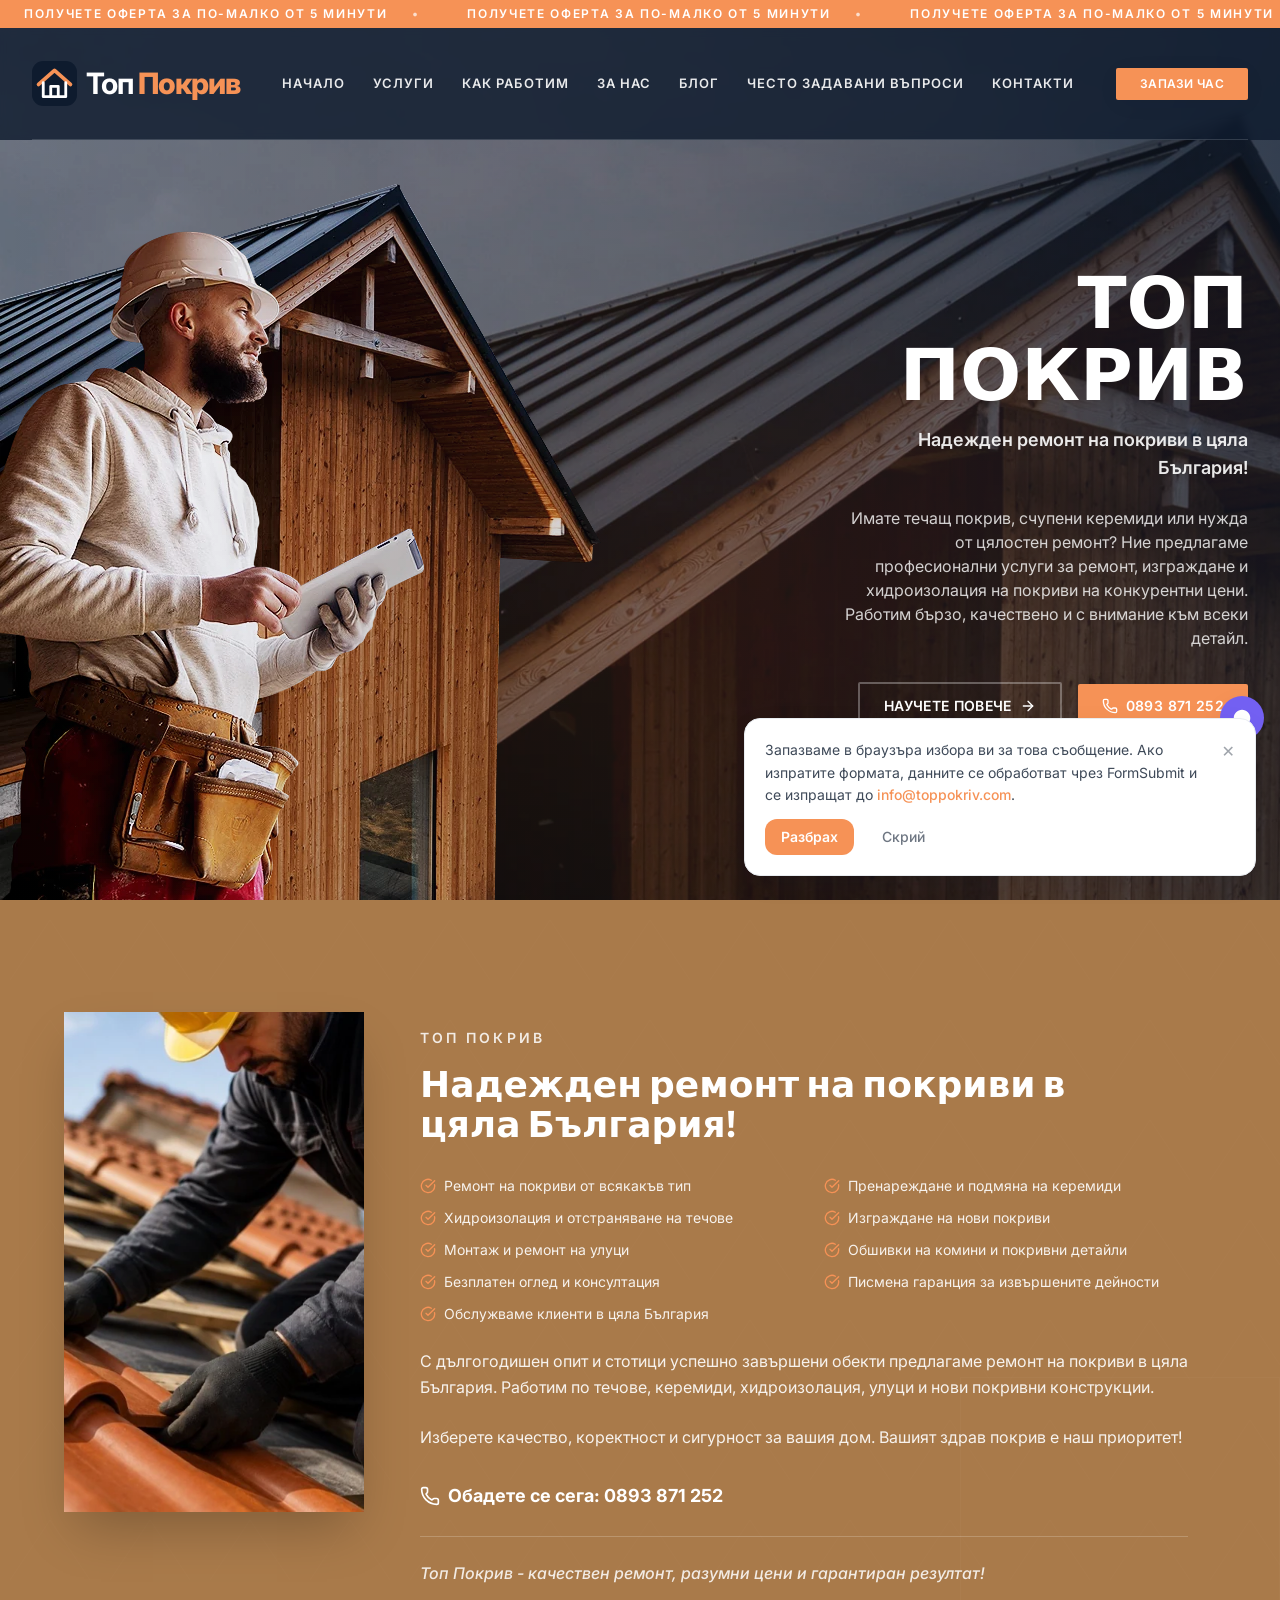
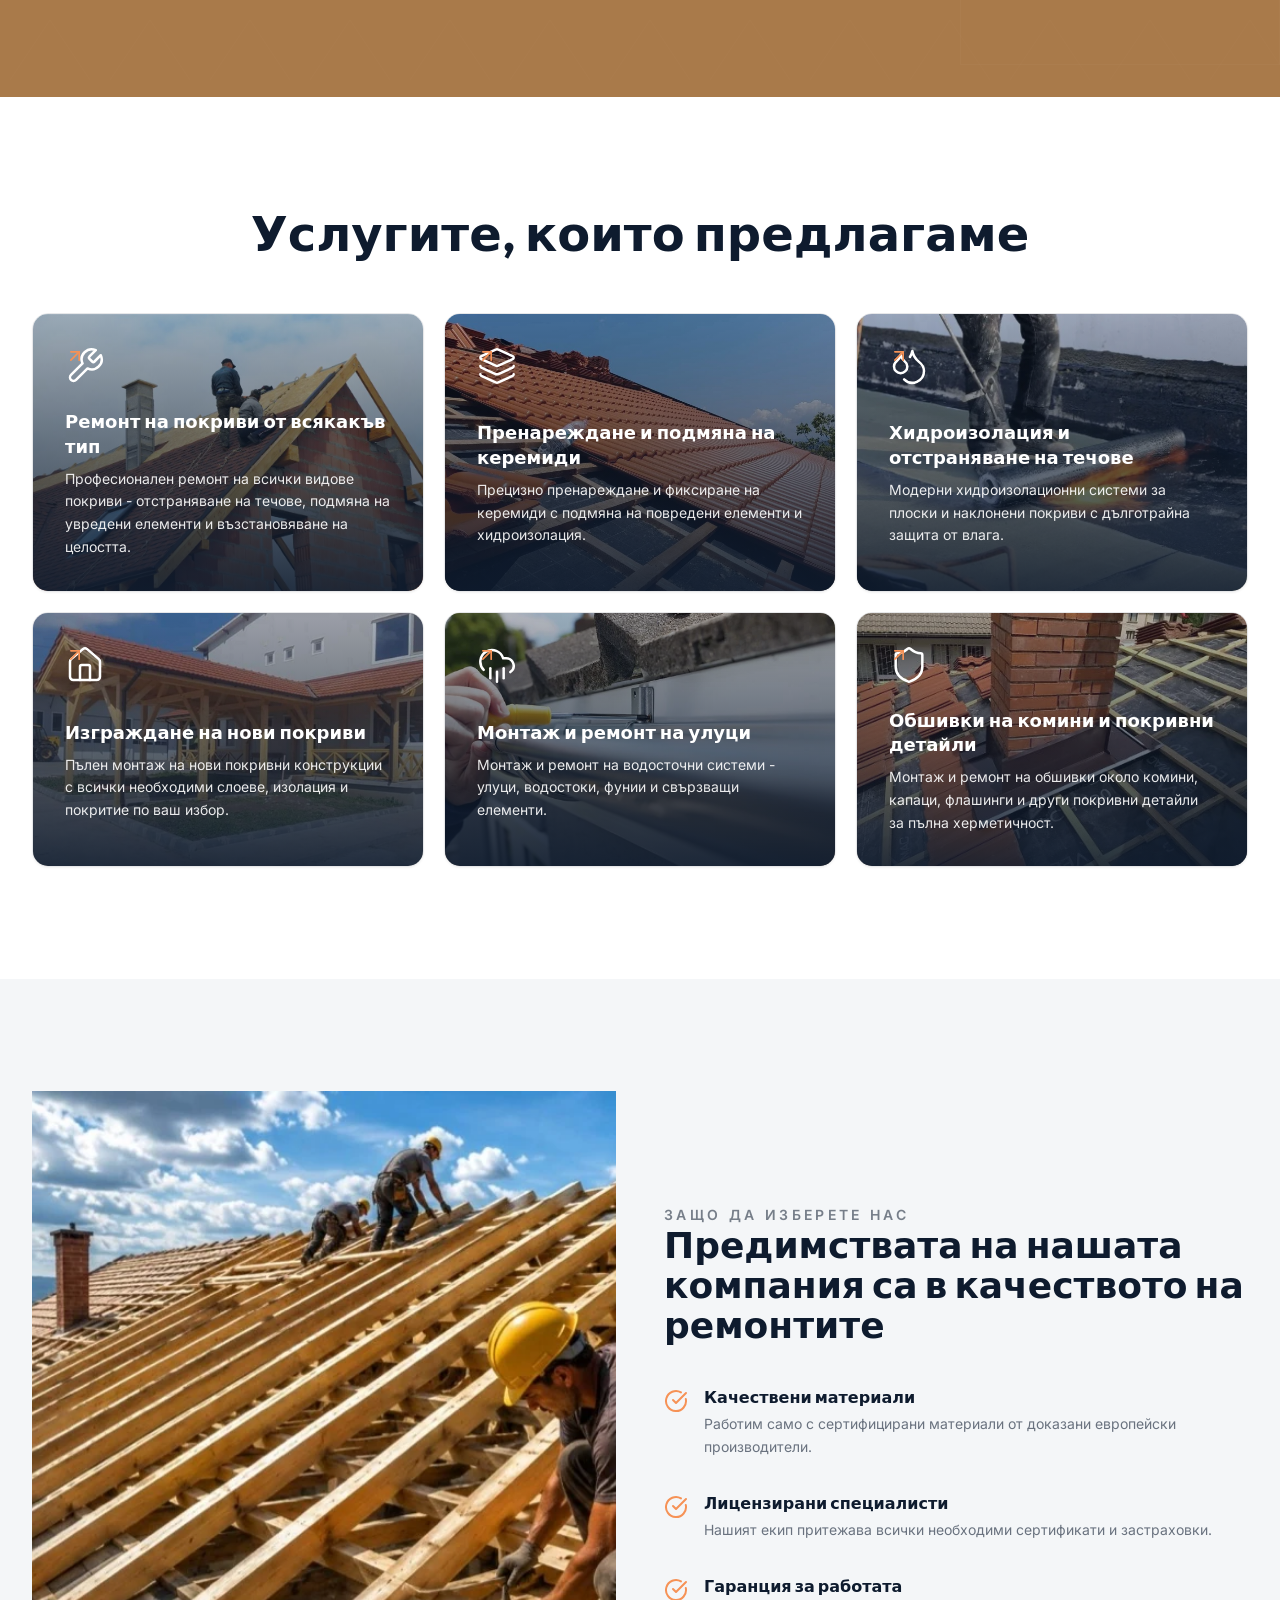
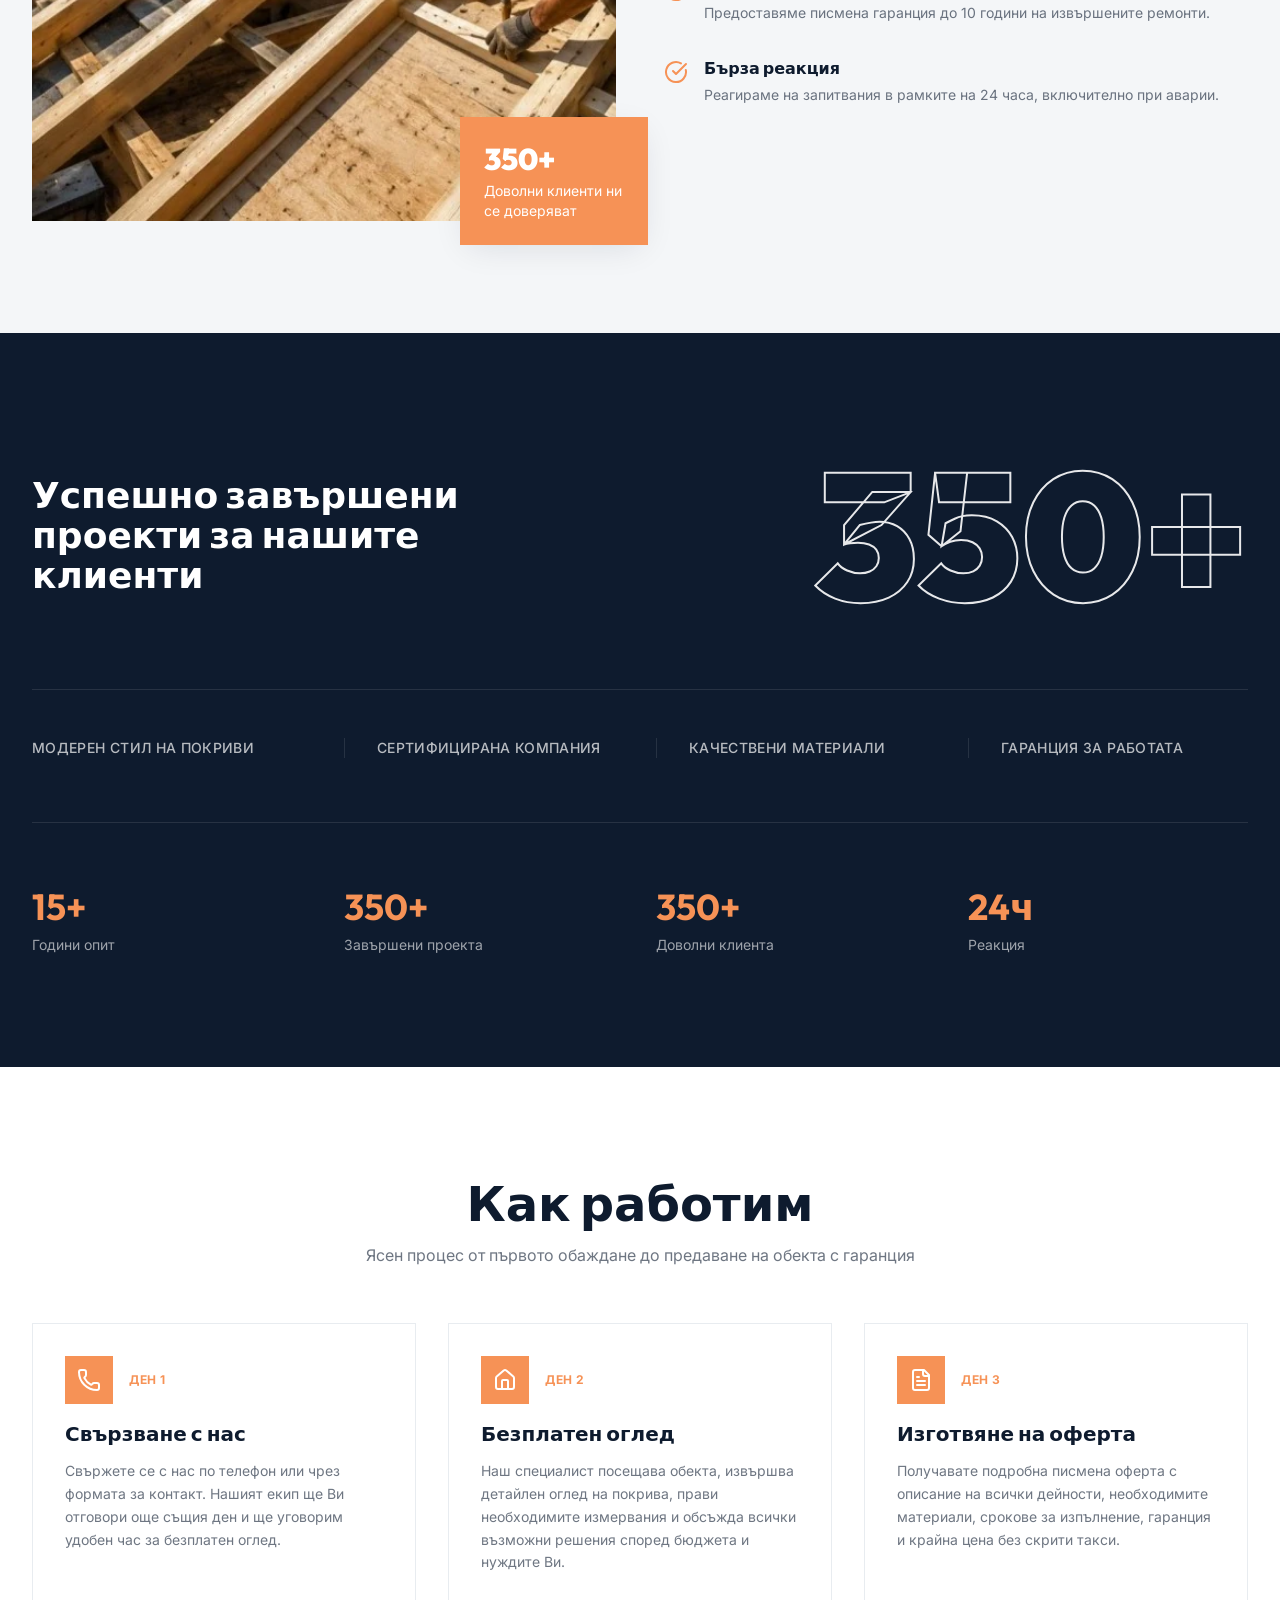
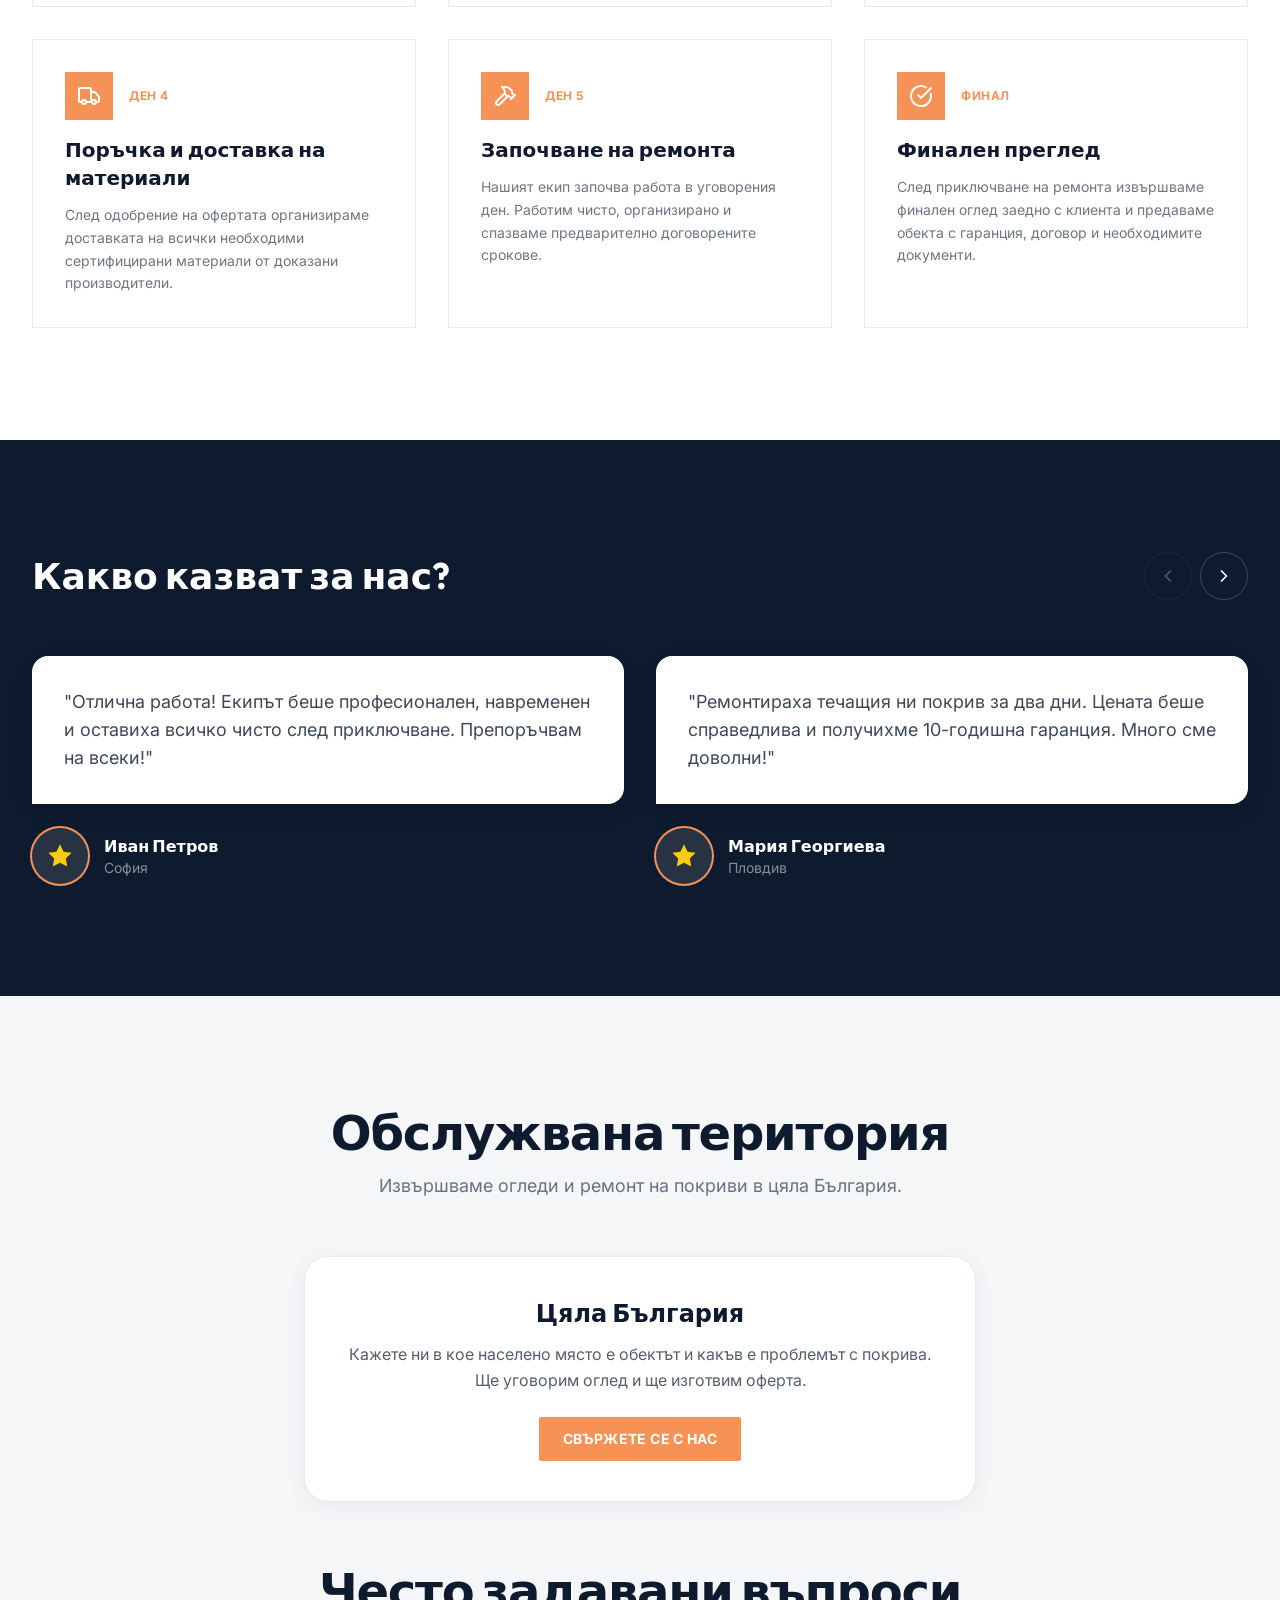
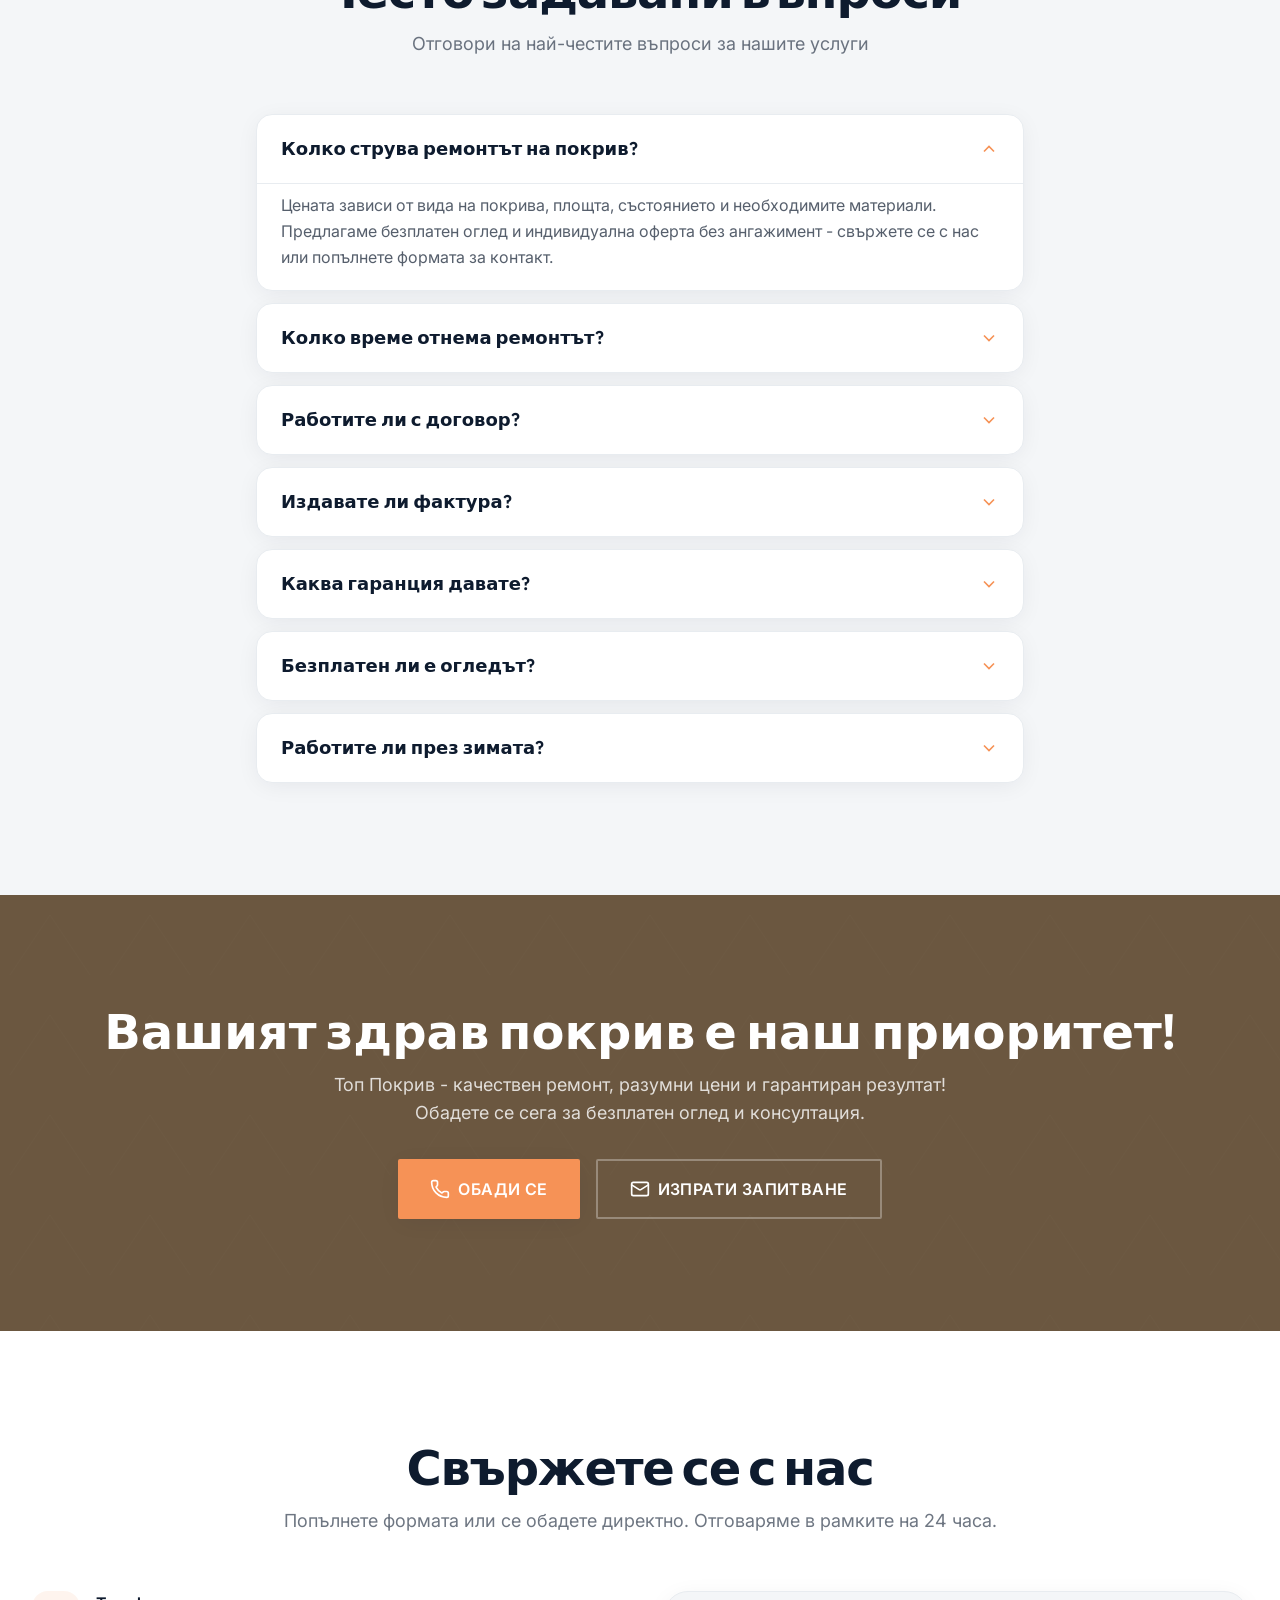
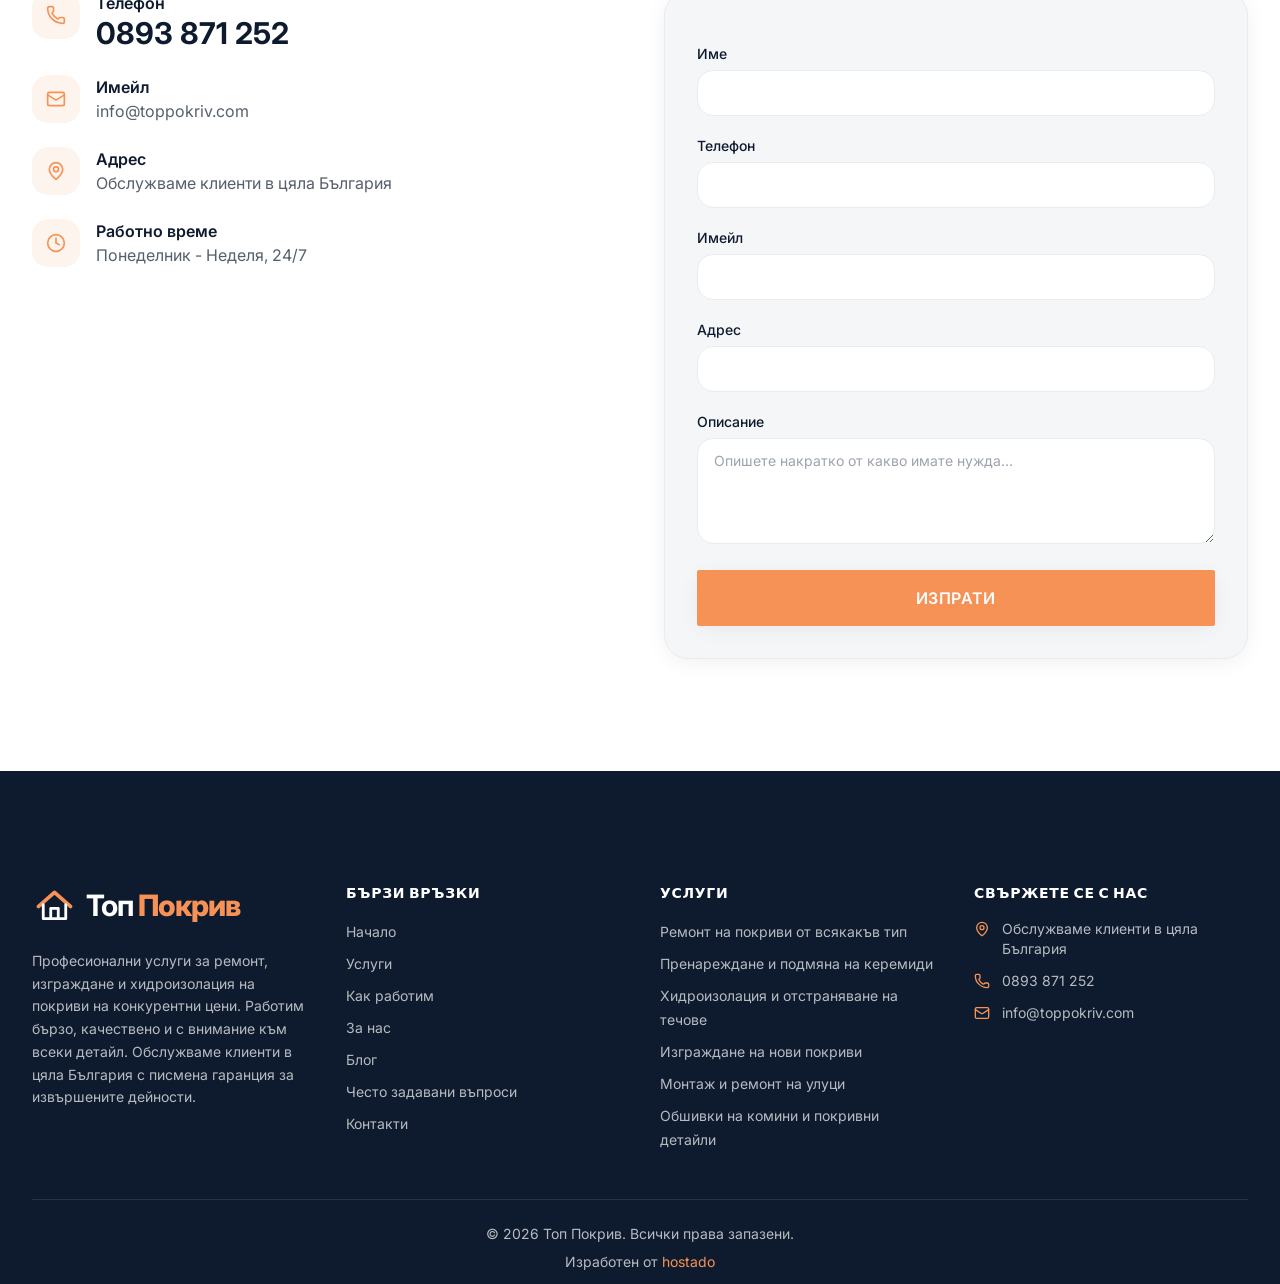
==== commit 0c1d20a6: "Improve roof repair SEO for Sofia searches" ====
--- a/index.html
+++ b/index.html
@@ -6,14 +6,14 @@
   <meta name="theme-color" content="#0e1b2e">
   <meta name="viewport" content="width=device-width, initial-scale=1, viewport-fit=cover">
   <title>Покривни услуги в София и цяла България | Топ Покрив</title>
-  <meta name="description" content="Топ Покрив предлага ремонт на покриви, подмяна на керемиди, хидроизолация и ремонт на улуци. Работим в цяла България.">
+  <meta name="description" content="Топ Покрив: майстори за ремонт на покриви в София и цяла България. Течове, керемиди, улуци и хидроизолация. Безплатен оглед и писмена оферта.">
   <link rel="preload" as="image" href="./images/hero.webp" fetchpriority="high">
   <link rel="canonical" href="https://toppokriv.com/">
   <meta property="og:type" content="website">
   <meta property="og:locale" content="bg_BG">
   <meta property="og:url" content="https://toppokriv.com/">
   <meta property="og:title" content="Покривни услуги в София и цяла България | Топ Покрив">
-  <meta property="og:description" content="Топ Покрив предлага ремонт на покриви, подмяна на керемиди, хидроизолация и ремонт на улуци. Работим в цяла България.">
+  <meta property="og:description" content="Топ Покрив: майстори за ремонт на покриви в София и цяла България. Течове, керемиди, улуци и хидроизолация. Безплатен оглед и писмена оферта.">
   <meta property="og:image" content="https://toppokriv.com/images/hero.webp">
   <meta name="twitter:card" content="summary_large_image">
   <link rel="preconnect" href="https://fonts.googleapis.com">
@@ -159,7 +159,7 @@
         <a href="#контакти" class="flex flex-1 items-center justify-center rounded-2xl bg-accent py-3 text-sm font-semibold text-white">Безплатен оглед</a>
       </div>
     </div>
-    <div class="fixed bottom-40 right-4 z-40 hidden flex-col gap-2 lg:flex">
+    <div id="viber-button" class="fixed bottom-40 right-4 z-40 flex flex-col gap-2">
       <a href="viber://chat?number=359893871252" target="_blank" rel="noopener noreferrer" aria-label="Viber" class="flex h-11 w-11 items-center justify-center rounded-full bg-[#7360F2] text-white shadow-card transition hover:scale-110">
         <svg class="h-5 w-5" viewBox="0 0 24 24" fill="currentColor"><path d="M12.04 2C6.58 2 2.13 6.45 2.13 11.91c0 1.75.46 3.45 1.32 4.95L2 22l5.25-1.37c1.45.79 3.08 1.21 4.79 1.21 5.46 0 9.91-4.45 9.91-9.91C21.95 6.45 17.5 2 12.04 2z"/></svg>
       </a>
--- a/css/styles.css
+++ b/css/styles.css
@@ -10,3 +10,11 @@
 }
 
 .site-wordmark{display:inline-flex;align-items:center;gap:.6rem;color:#fff;font-family:Inter,system-ui,sans-serif;font-size:clamp(1.35rem,2.3vw,2.1rem);font-weight:700;letter-spacing:-.035em;line-height:1;white-space:nowrap}.site-wordmark img{display:block;width:clamp(2.2rem,3.5vw,3.1rem);height:clamp(2.2rem,3.5vw,3.1rem);flex:none}.site-wordmark strong{color:#f69256;font-weight:800}
+
+@media (max-width: 1023px) {
+  #viber-button {
+    left: 1rem;
+    right: auto;
+    bottom: calc(5.5rem + env(safe-area-inset-bottom, 0px));
+  }
+}
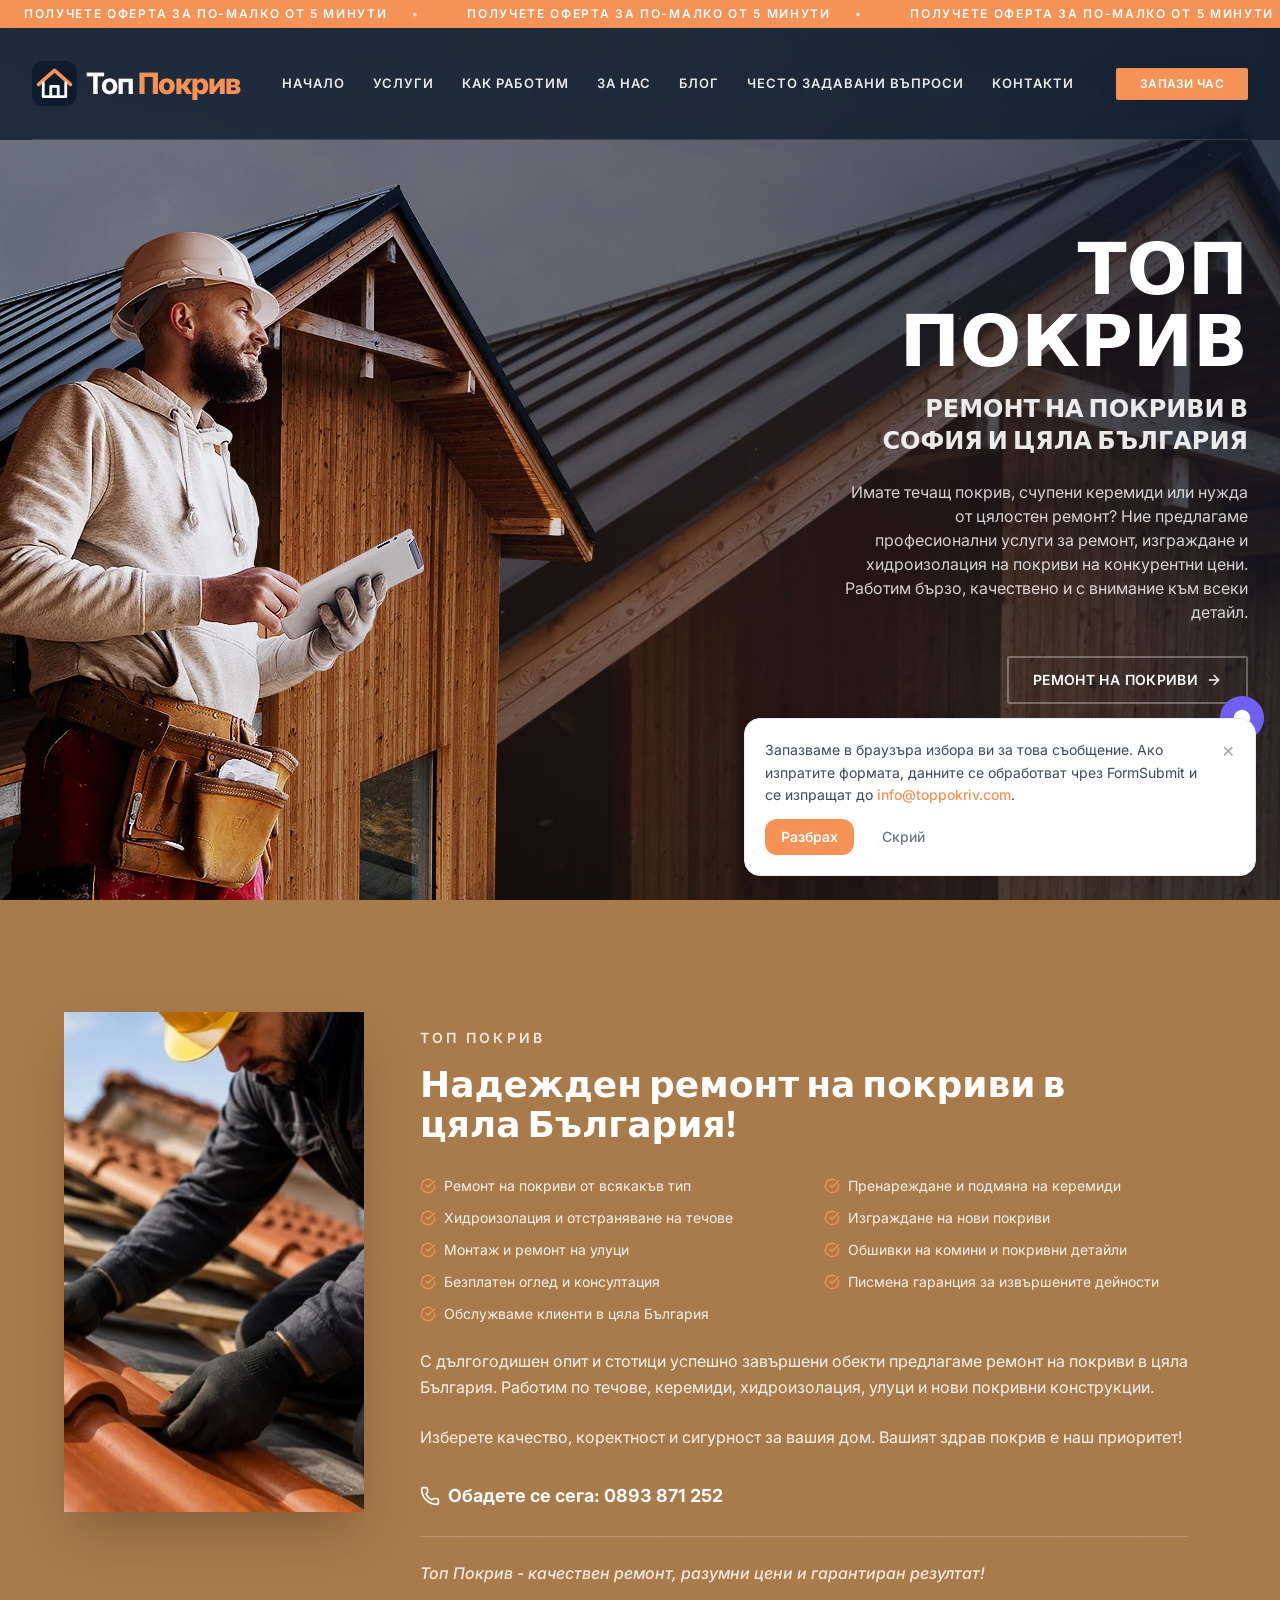
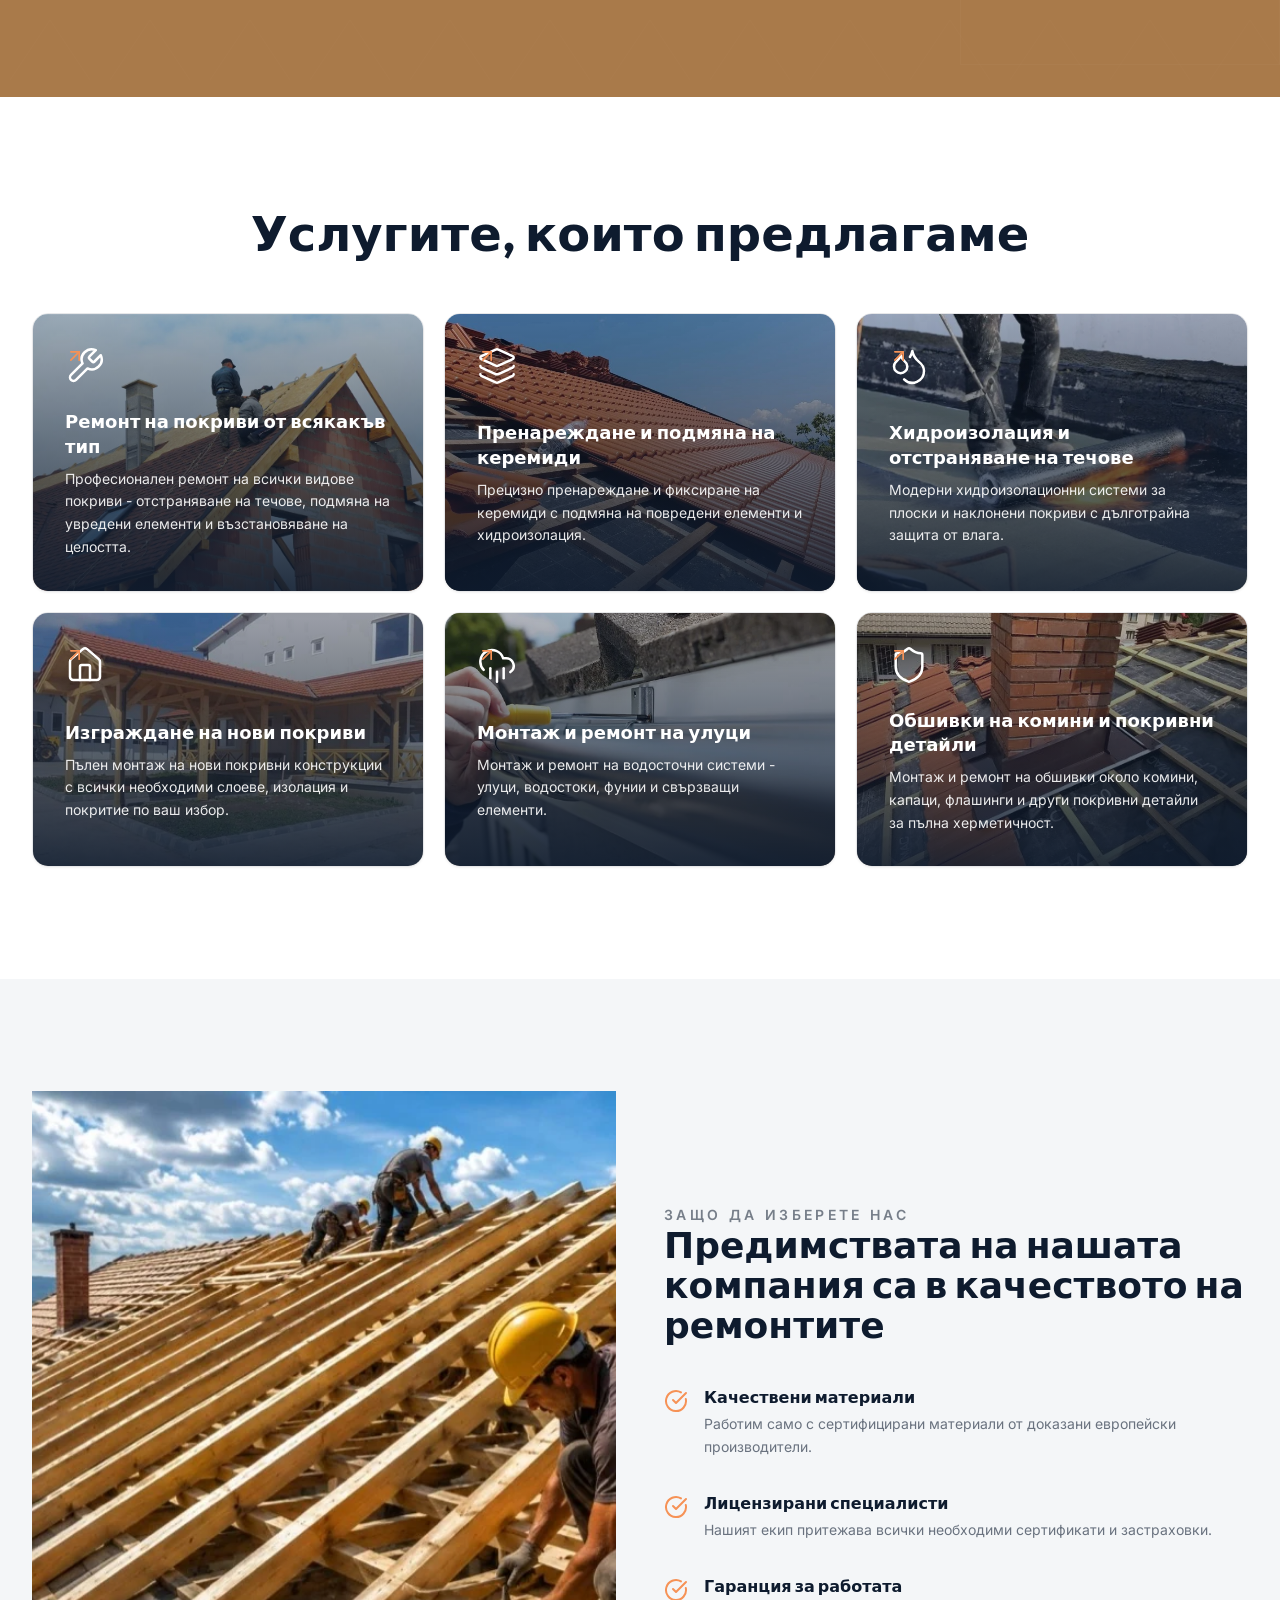
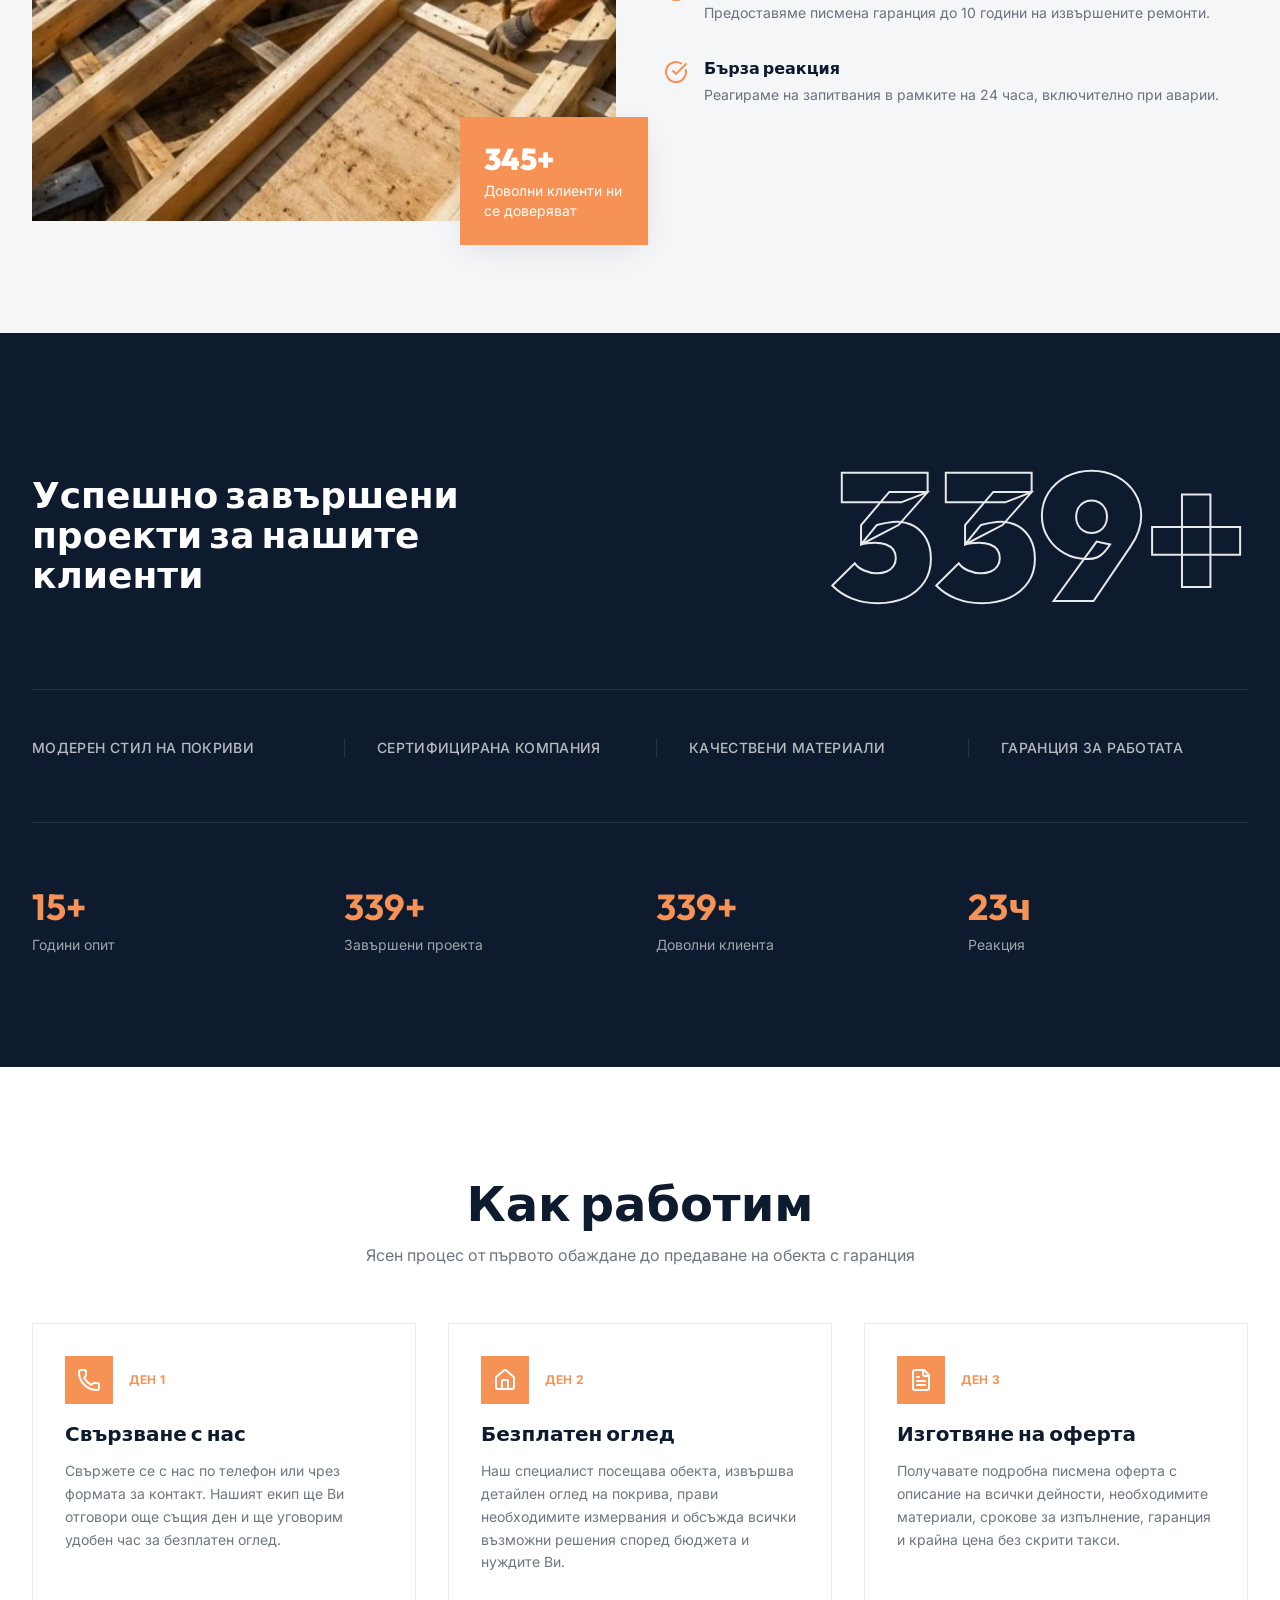
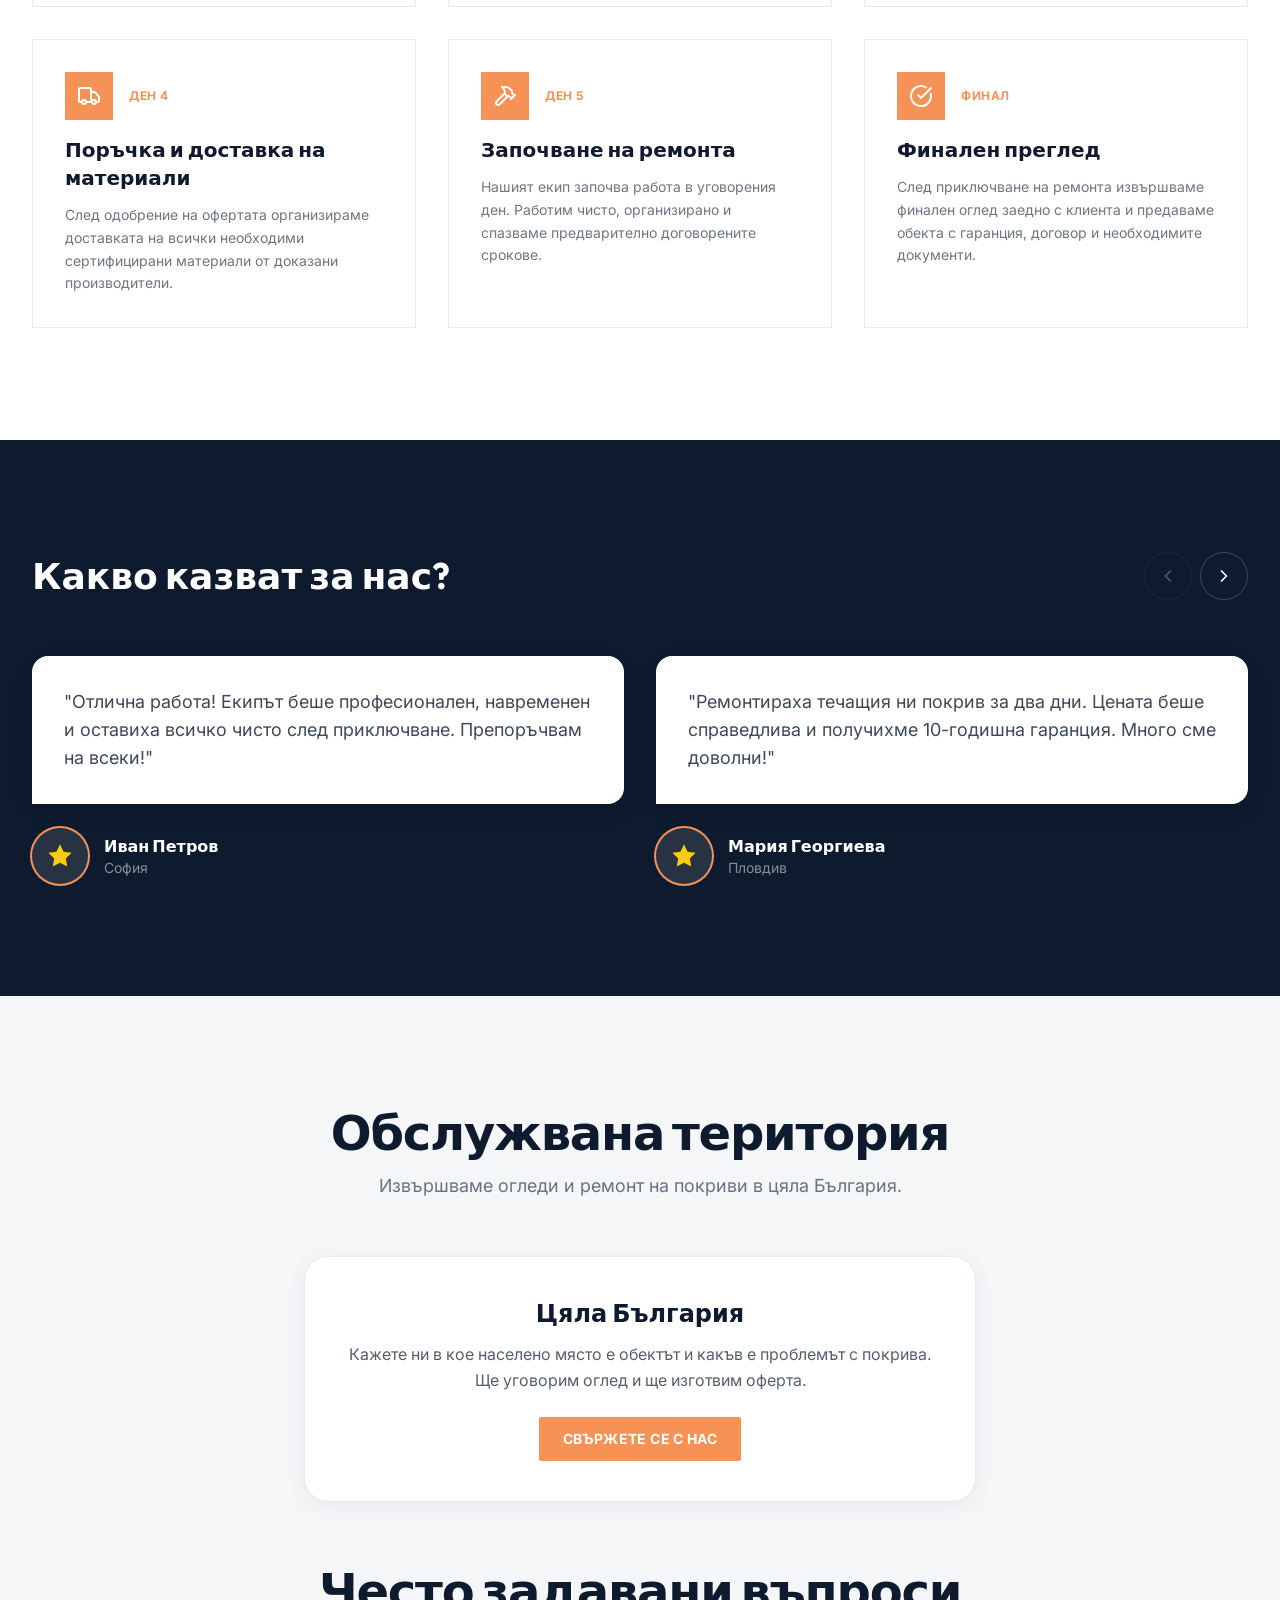
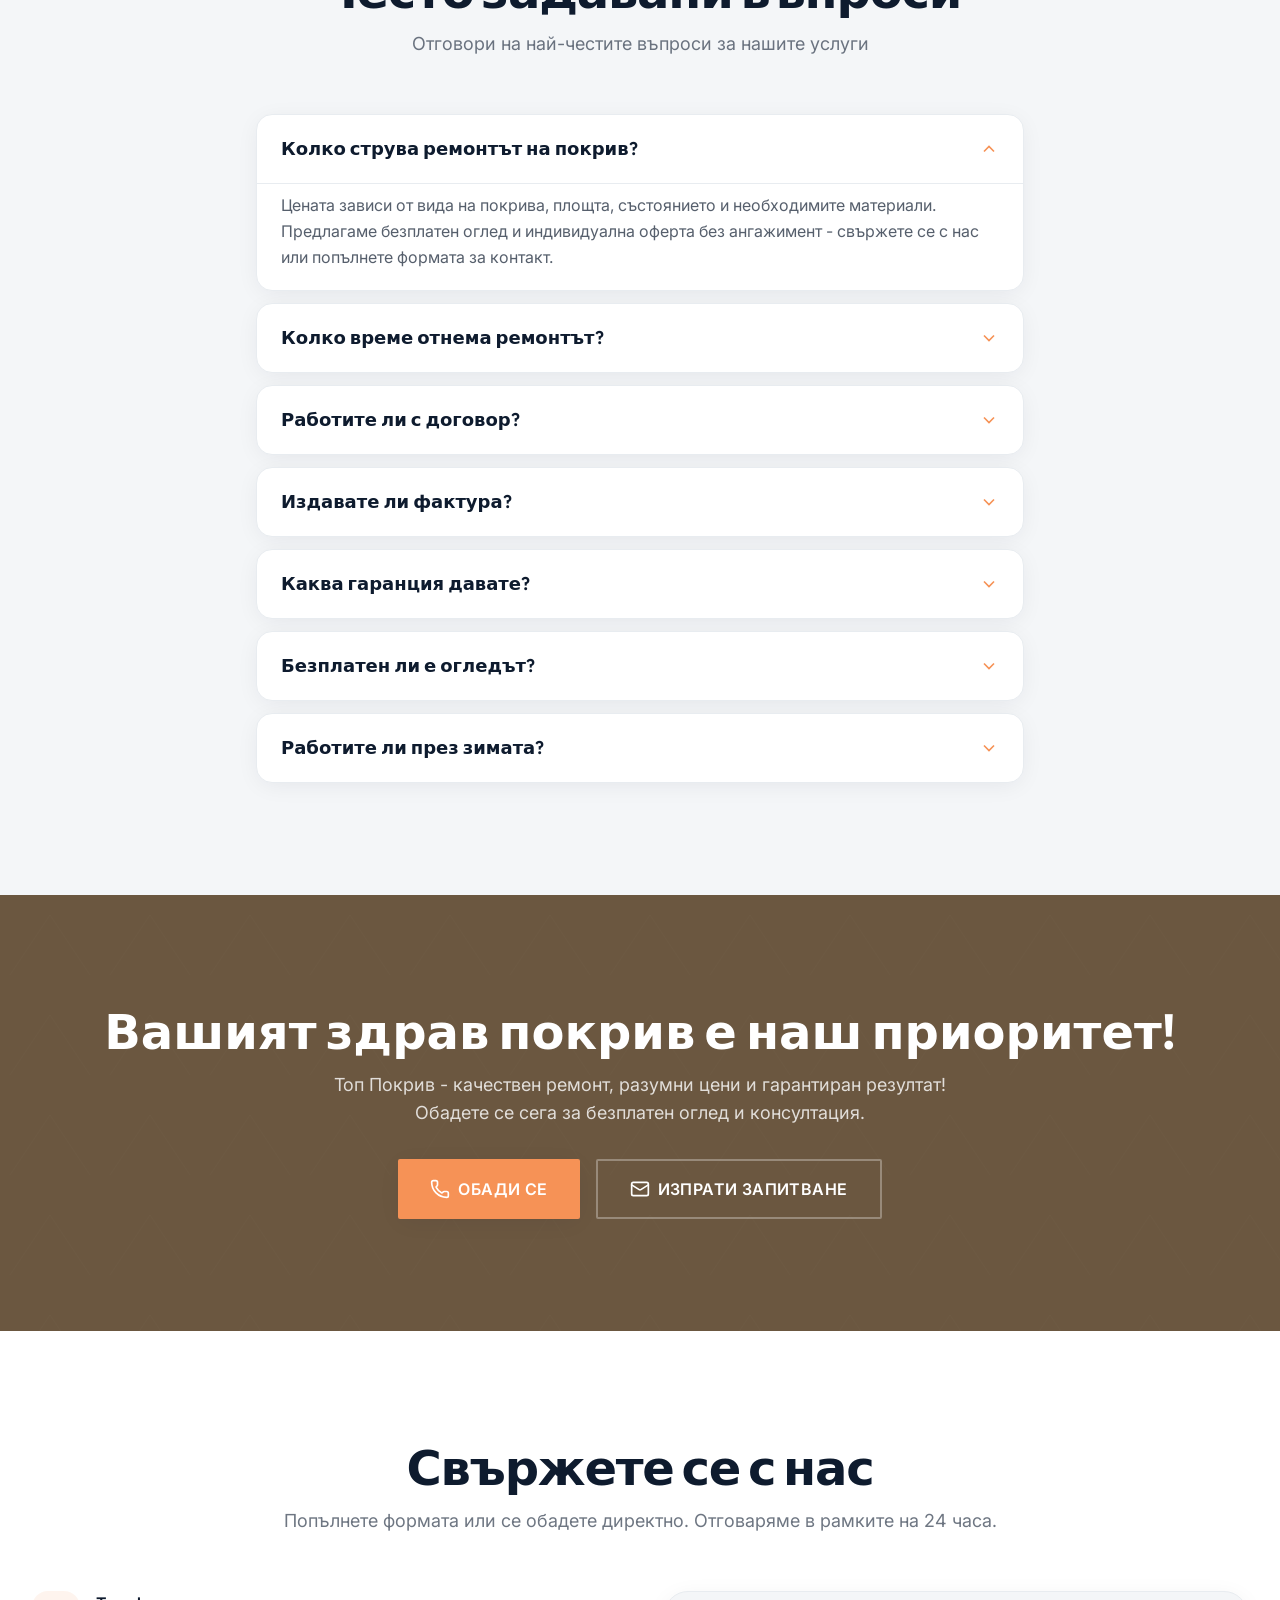
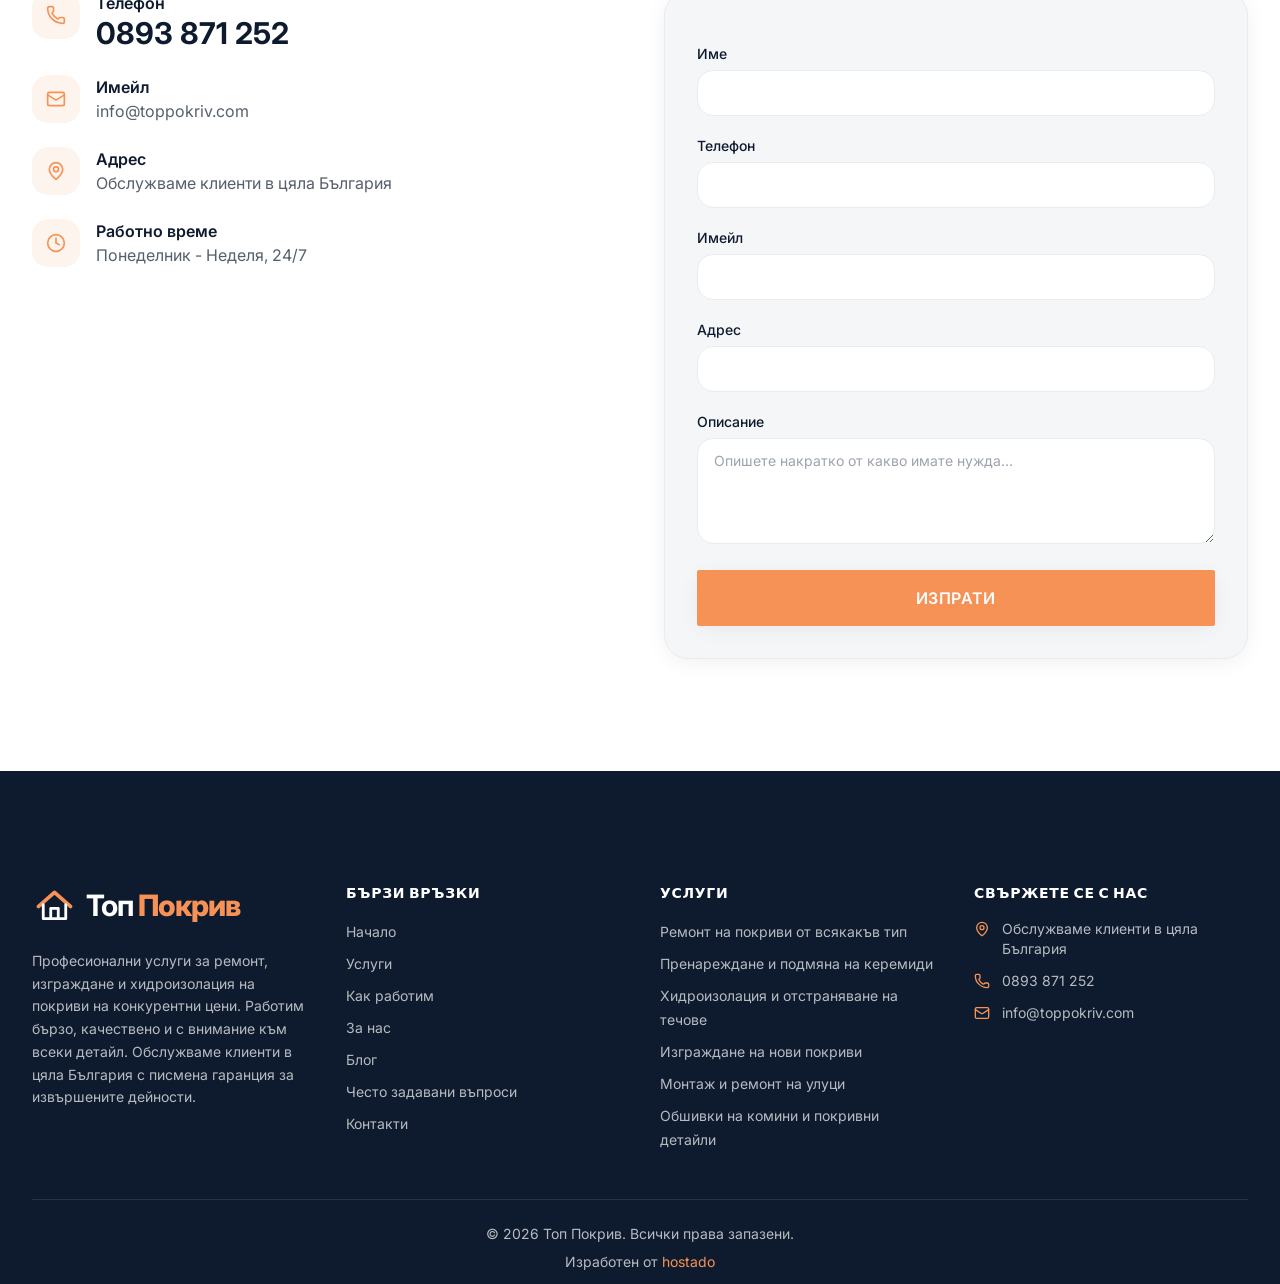
==== commit 8acc0a9f: "Clarify roof repair search intent and service guidance" ====
--- a/index.html
+++ b/index.html
@@ -5,14 +5,14 @@
   <link rel="icon" type="image/svg+xml" href="./favicon.svg">
   <meta name="theme-color" content="#0e1b2e">
   <meta name="viewport" content="width=device-width, initial-scale=1, viewport-fit=cover">
-  <title>Покривни услуги в София и цяла България | Топ Покрив</title>
+  <title>Топ Покрив | Ремонт на покриви в София и България</title>
   <meta name="description" content="Топ Покрив: майстори за ремонт на покриви в София и цяла България. Течове, керемиди, улуци и хидроизолация. Безплатен оглед и писмена оферта.">
   <link rel="preload" as="image" href="./images/hero.webp" fetchpriority="high">
   <link rel="canonical" href="https://toppokriv.com/">
   <meta property="og:type" content="website">
   <meta property="og:locale" content="bg_BG">
   <meta property="og:url" content="https://toppokriv.com/">
-  <meta property="og:title" content="Покривни услуги в София и цяла България | Топ Покрив">
+  <meta property="og:title" content="Топ Покрив | Ремонт на покриви в София и България">
   <meta property="og:description" content="Топ Покрив: майстори за ремонт на покриви в София и цяла България. Течове, керемиди, улуци и хидроизолация. Безплатен оглед и писмена оферта.">
   <meta property="og:image" content="https://toppokriv.com/images/hero.webp">
   <meta name="twitter:card" content="summary_large_image">
@@ -39,7 +39,7 @@
             Безплатен оглед
           </a>
         </div>
-      </nav></header><main class="min-w-0"><section id="начало" class="relative min-h-screen overflow-hidden"><img alt="" decoding="async" data-nimg="fill" class="object-cover" style="position:absolute;height:100%;width:100%;left:0;top:0;right:0;bottom:0;color:transparent" src="./images/hero.webp" fetchpriority="high"/><img alt="" decoding="async" data-nimg="fill" class="object-cover opacity-35" style="position:absolute;height:100%;width:100%;left:0;top:0;right:0;bottom:0;color:transparent" src="./images/hero-pattern.webp"/><div class="pointer-events-none absolute inset-0 z-[1]"><img alt="" width="900" height="700" decoding="async" data-nimg="1" class="absolute bottom-0 left-0 hidden h-auto max-h-[55vh] w-auto md:block lg:max-h-[72vh] xl:max-h-[85vh]" style="color:transparent" src="./images/hero-house.webp"/><img alt="Майстор покриви с таблет" width="550" height="700" decoding="async" data-nimg="1" class="absolute bottom-0 right-[38%] hidden h-auto max-h-[50vh] w-auto md:block lg:right-[42%] lg:max-h-[65vh] xl:right-[855px] xl:max-h-[80vh]" style="color:transparent" src="./images/hero-roofer.webp"/></div><div class="absolute inset-0 z-[2] bg-gradient-to-t from-primary/85 via-primary/55 to-primary/25 lg:bg-gradient-to-l lg:from-primary/55 lg:via-primary/20 lg:to-transparent"></div><div class="section-container relative z-10 grid min-h-[100dvh] grid-cols-1 items-end pb-10 pt-28 sm:items-center sm:pb-0 sm:pt-24 lg:min-h-screen lg:grid-cols-3"><div class="hidden lg:block" aria-hidden="true"></div><div class="hidden lg:block" aria-hidden="true"></div><div class="w-full min-w-0 text-left lg:col-start-3 lg:ml-auto lg:max-w-none lg:text-right"><h1 class="font-display text-4xl font-black uppercase leading-[0.95] text-white sm:text-5xl md:text-6xl lg:text-7xl">Топ Покрив</h1><p class="mt-3 text-base font-semibold text-white/90 sm:mt-4 sm:text-lg">Надежден ремонт на покриви в цяла България!</p><p class="mt-4 max-w-md text-sm leading-relaxed text-white/80 sm:mt-6 sm:text-base lg:ml-auto lg:text-right">Имате течащ покрив, счупени керемиди или нужда от цялостен ремонт? Ние предлагаме професионални услуги за ремонт, изграждане и хидроизолация на покриви на конкурентни цени. Работим бързо, качествено и с внимание към всеки детайл.</p><div class="mt-6 flex w-full flex-col gap-3 sm:mt-8 sm:w-auto sm:flex-row sm:flex-wrap sm:items-center sm:gap-4 lg:ml-auto lg:justify-end"><a href="#за-нас" class="inline-flex items-center justify-center gap-2 rounded-sm font-semibold uppercase tracking-wide transition-all duration-300 focus-visible:outline focus-visible:outline-2 focus-visible:outline-offset-2 focus-visible:outline-accent border-2 border-white/30 text-white hover:bg-white/10 px-6 py-3 text-sm w-full justify-center sm:w-auto">Научете повече<svg xmlns="http://www.w3.org/2000/svg" width="24" height="24" viewBox="0 0 24 24" fill="none" stroke="currentColor" stroke-width="2" stroke-linecap="round" stroke-linejoin="round" class="lucide lucide-arrow-right h-4 w-4" aria-hidden="true"><path d="M5 12h14"></path><path d="m12 5 7 7-7 7"></path></svg></a><a href="tel:+359893871252" class="inline-flex items-center justify-center gap-2 rounded-sm font-semibold uppercase tracking-wide transition-all duration-300 focus-visible:outline focus-visible:outline-2 focus-visible:outline-offset-2 focus-visible:outline-accent bg-accent text-white hover:bg-accent-600 shadow-soft hover:shadow-glow px-6 py-3 text-sm w-full justify-center sm:w-auto"><svg xmlns="http://www.w3.org/2000/svg" width="24" height="24" viewBox="0 0 24 24" fill="none" stroke="currentColor" stroke-width="2" stroke-linecap="round" stroke-linejoin="round" class="lucide lucide-phone h-4 w-4" aria-hidden="true"><path d="M13.832 16.568a1 1 0 0 0 1.213-.303l.355-.465A2 2 0 0 1 17 15h3a2 2 0 0 1 2 2v3a2 2 0 0 1-2 2A18 18 0 0 1 2 4a2 2 0 0 1 2-2h3a2 2 0 0 1 2 2v3a2 2 0 0 1-.8 1.6l-.468.351a1 1 0 0 0-.292 1.233 14 14 0 0 0 6.392 6.384"></path></svg><span class="sm:hidden">Обади се</span><span class="hidden sm:inline">0893 871 252</span></a></div></div></div></section><section id="за-нас" class="relative overflow-hidden bg-[#a97a4a] section-padding"><div class="absolute inset-0 roof-pattern opacity-15"></div><div class="pointer-events-none absolute bottom-8 right-0 h-56 w-64 border border-white/10 opacity-20 lg:h-72 lg:w-80"></div><div class="section-container relative"><div class="mx-auto grid max-w-6xl items-start gap-10 lg:grid-cols-[300px,1fr] lg:gap-14"><div class="relative mx-auto aspect-[3/5] w-full max-w-[300px] overflow-hidden shadow-2xl"><img alt="Майстор полага керемиди на покрив" loading="lazy" decoding="async" data-nimg="fill" class="object-cover" style="position:absolute;height:100%;width:100%;left:0;top:0;right:0;bottom:0;object-position:70% center;color:transparent" src="./images/about/main.webp"/></div><div class="pt-2 lg:pt-4"><p class="text-sm font-semibold uppercase tracking-[0.22em] text-white/85">Топ Покрив</p><h2 class="mt-4 max-w-2xl font-display text-3xl font-bold leading-tight text-white sm:text-4xl">Надежден ремонт на покриви в цяла България!</h2><ul class="mt-8 grid gap-3 sm:grid-cols-2"><li class="flex items-start gap-2 text-sm text-white/90"><svg xmlns="http://www.w3.org/2000/svg" width="24" height="24" viewBox="0 0 24 24" fill="none" stroke="currentColor" stroke-width="2" stroke-linecap="round" stroke-linejoin="round" class="lucide lucide-circle-check-big mt-0.5 h-4 w-4 shrink-0 text-accent" aria-hidden="true"><path d="M21.801 10A10 10 0 1 1 17 3.335"></path><path d="m9 11 3 3L22 4"></path></svg>Ремонт на покриви от всякакъв тип</li><li class="flex items-start gap-2 text-sm text-white/90"><svg xmlns="http://www.w3.org/2000/svg" width="24" height="24" viewBox="0 0 24 24" fill="none" stroke="currentColor" stroke-width="2" stroke-linecap="round" stroke-linejoin="round" class="lucide lucide-circle-check-big mt-0.5 h-4 w-4 shrink-0 text-accent" aria-hidden="true"><path d="M21.801 10A10 10 0 1 1 17 3.335"></path><path d="m9 11 3 3L22 4"></path></svg>Пренареждане и подмяна на керемиди</li><li class="flex items-start gap-2 text-sm text-white/90"><svg xmlns="http://www.w3.org/2000/svg" width="24" height="24" viewBox="0 0 24 24" fill="none" stroke="currentColor" stroke-width="2" stroke-linecap="round" stroke-linejoin="round" class="lucide lucide-circle-check-big mt-0.5 h-4 w-4 shrink-0 text-accent" aria-hidden="true"><path d="M21.801 10A10 10 0 1 1 17 3.335"></path><path d="m9 11 3 3L22 4"></path></svg>Хидроизолация и отстраняване на течове</li><li class="flex items-start gap-2 text-sm text-white/90"><svg xmlns="http://www.w3.org/2000/svg" width="24" height="24" viewBox="0 0 24 24" fill="none" stroke="currentColor" stroke-width="2" stroke-linecap="round" stroke-linejoin="round" class="lucide lucide-circle-check-big mt-0.5 h-4 w-4 shrink-0 text-accent" aria-hidden="true"><path d="M21.801 10A10 10 0 1 1 17 3.335"></path><path d="m9 11 3 3L22 4"></path></svg>Изграждане на нови покриви</li><li class="flex items-start gap-2 text-sm text-white/90"><svg xmlns="http://www.w3.org/2000/svg" width="24" height="24" viewBox="0 0 24 24" fill="none" stroke="currentColor" stroke-width="2" stroke-linecap="round" stroke-linejoin="round" class="lucide lucide-circle-check-big mt-0.5 h-4 w-4 shrink-0 text-accent" aria-hidden="true"><path d="M21.801 10A10 10 0 1 1 17 3.335"></path><path d="m9 11 3 3L22 4"></path></svg>Монтаж и ремонт на улуци</li><li class="flex items-start gap-2 text-sm text-white/90"><svg xmlns="http://www.w3.org/2000/svg" width="24" height="24" viewBox="0 0 24 24" fill="none" stroke="currentColor" stroke-width="2" stroke-linecap="round" stroke-linejoin="round" class="lucide lucide-circle-check-big mt-0.5 h-4 w-4 shrink-0 text-accent" aria-hidden="true"><path d="M21.801 10A10 10 0 1 1 17 3.335"></path><path d="m9 11 3 3L22 4"></path></svg>Обшивки на комини и покривни детайли</li><li class="flex items-start gap-2 text-sm text-white/90"><svg xmlns="http://www.w3.org/2000/svg" width="24" height="24" viewBox="0 0 24 24" fill="none" stroke="currentColor" stroke-width="2" stroke-linecap="round" stroke-linejoin="round" class="lucide lucide-circle-check-big mt-0.5 h-4 w-4 shrink-0 text-accent" aria-hidden="true"><path d="M21.801 10A10 10 0 1 1 17 3.335"></path><path d="m9 11 3 3L22 4"></path></svg>Безплатен оглед и консултация</li><li class="flex items-start gap-2 text-sm text-white/90"><svg xmlns="http://www.w3.org/2000/svg" width="24" height="24" viewBox="0 0 24 24" fill="none" stroke="currentColor" stroke-width="2" stroke-linecap="round" stroke-linejoin="round" class="lucide lucide-circle-check-big mt-0.5 h-4 w-4 shrink-0 text-accent" aria-hidden="true"><path d="M21.801 10A10 10 0 1 1 17 3.335"></path><path d="m9 11 3 3L22 4"></path></svg>Писмена гаранция за извършените дейности</li><li class="flex items-start gap-2 text-sm text-white/90"><svg xmlns="http://www.w3.org/2000/svg" width="24" height="24" viewBox="0 0 24 24" fill="none" stroke="currentColor" stroke-width="2" stroke-linecap="round" stroke-linejoin="round" class="lucide lucide-circle-check-big mt-0.5 h-4 w-4 shrink-0 text-accent" aria-hidden="true"><path d="M21.801 10A10 10 0 1 1 17 3.335"></path><path d="m9 11 3 3L22 4"></path></svg>Обслужваме клиенти в цяла България</li></ul><p class="mt-6 max-w-3xl text-base leading-relaxed text-white/90">С дългогодишен опит и стотици успешно завършени обекти предлагаме ремонт на покриви в цяла България. Работим по течове, керемиди, хидроизолация, улуци и нови покривни конструкции.</p><p class="mt-6 max-w-3xl text-base leading-relaxed text-white/90">Изберете качество, коректност и сигурност за вашия дом. Вашият здрав покрив е наш приоритет!</p><a href="tel:+359893871252" class="mt-6 inline-flex flex-wrap items-center gap-2 text-base font-bold text-white transition hover:text-accent sm:mt-8 sm:text-lg"><svg xmlns="http://www.w3.org/2000/svg" width="24" height="24" viewBox="0 0 24 24" fill="none" stroke="currentColor" stroke-width="2" stroke-linecap="round" stroke-linejoin="round" class="lucide lucide-phone h-5 w-5" aria-hidden="true"><path d="M13.832 16.568a1 1 0 0 0 1.213-.303l.355-.465A2 2 0 0 1 17 15h3a2 2 0 0 1 2 2v3a2 2 0 0 1-2 2A18 18 0 0 1 2 4a2 2 0 0 1 2-2h3a2 2 0 0 1 2 2v3a2 2 0 0 1-.8 1.6l-.468.351a1 1 0 0 0-.292 1.233 14 14 0 0 0 6.392 6.384"></path></svg>Обадете се сега: <!-- -->0893 871 252</a><p class="mt-6 max-w-3xl border-t border-white/20 pt-6 text-base font-medium italic text-white/85">Топ Покрив - качествен ремонт, разумни цени и гарантиран резултат!</p></div></div></div></section><section id="услуги" class="section-padding bg-white"><div class="section-container"><div class="mb-10 text-center sm:mb-14"><h2 class="font-display text-2xl font-bold text-primary sm:text-3xl lg:text-4xl xl:text-5xl">Услугите, които предлагаме</h2></div><div class="grid gap-5 sm:grid-cols-2 lg:grid-cols-3"><a href="uslugi/remont-na-pokrivi/index.html" class="group relative flex h-[300px] flex-col overflow-hidden rounded-2xl border border-primary/10 p-5 shadow-sm transition hover:border-accent/40 sm:h-[340px] sm:p-8"><div class="absolute inset-0 overflow-hidden"><img alt="Ремонт на покриви от всякакъв тип" loading="lazy" decoding="async" data-nimg="fill" class="h-full w-full object-cover transition-transform duration-500 ease-out group-hover:scale-105" src="./images/services/remont.webp"/><div class="absolute inset-0 bg-gradient-to-t from-primary/90 via-primary/60 to-primary/30"></div></div><div class="absolute left-5 top-5 z-10 sm:left-8 sm:top-8"><svg xmlns="http://www.w3.org/2000/svg" width="24" height="24" viewBox="0 0 24 24" fill="none" stroke="currentColor" stroke-width="2" stroke-linecap="round" stroke-linejoin="round" class="lucide lucide-wrench h-10 w-10 stroke-[1.5] text-white transition" aria-hidden="true"><path d="M14.7 6.3a1 1 0 0 0 0 1.4l1.6 1.6a1 1 0 0 0 1.4 0l3.77-3.77a6 6 0 0 1-7.94 7.94l-6.91 6.91a2.12 2.12 0 0 1-3-3l6.91-6.91a6 6 0 0 1 7.94-7.94l-3.76 3.76z"></path></svg></div><div class="relative z-10 flex flex-1 flex-col justify-center w-full pr-8 pt-14 sm:pr-10 sm:pt-16"><h3 class="font-display text-lg font-semibold leading-snug text-white line-clamp-2">Ремонт на покриви от всякакъв тип</h3><p class="mt-2 text-sm leading-relaxed text-white/90 line-clamp-3">Професионален ремонт на всички видове покриви - отстраняване на течове, подмяна на увредени елементи и възстановяване на целостта.</p></div><svg xmlns="http://www.w3.org/2000/svg" width="24" height="24" viewBox="0 0 24 24" fill="none" stroke="currentColor" stroke-width="2" stroke-linecap="round" stroke-linejoin="round" class="lucide lucide-arrow-up-right pointer-events-none absolute bottom-5 right-5 z-10 h-5 w-5 shrink-0 text-accent sm:bottom-8 sm:right-8" aria-hidden="true"><path d="M7 7h10v10"></path><path d="M7 17 17 7"></path></svg></a><a href="#контакти" data-scroll-contact class="group relative flex h-[300px] flex-col overflow-hidden rounded-2xl border border-primary/10 p-5 shadow-sm transition hover:border-accent/40 sm:h-[340px] sm:p-8"><div class="absolute inset-0 overflow-hidden"><img alt="Пренареждане и подмяна на керемиди" loading="lazy" decoding="async" data-nimg="fill" class="h-full w-full object-cover transition-transform duration-500 ease-out group-hover:scale-105" src="./images/services/keremidi.webp"/><div class="absolute inset-0 bg-gradient-to-t from-primary/90 via-primary/60 to-primary/30"></div></div><div class="absolute left-5 top-5 z-10 sm:left-8 sm:top-8"><svg xmlns="http://www.w3.org/2000/svg" width="24" height="24" viewBox="0 0 24 24" fill="none" stroke="currentColor" stroke-width="2" stroke-linecap="round" stroke-linejoin="round" class="lucide lucide-layers h-10 w-10 stroke-[1.5] text-white transition" aria-hidden="true"><path d="M12.83 2.18a2 2 0 0 0-1.66 0L2.6 6.08a1 1 0 0 0 0 1.83l8.58 3.91a2 2 0 0 0 1.66 0l8.58-3.9a1 1 0 0 0 0-1.83z"></path><path d="M2 12a1 1 0 0 0 .58.91l8.6 3.91a2 2 0 0 0 1.65 0l8.58-3.9A1 1 0 0 0 22 12"></path><path d="M2 17a1 1 0 0 0 .58.91l8.6 3.91a2 2 0 0 0 1.65 0l8.58-3.9A1 1 0 0 0 22 17"></path></svg></div><div class="relative z-10 flex flex-1 flex-col justify-center w-full pr-8 pt-14 sm:pr-10 sm:pt-16"><h3 class="font-display text-lg font-semibold leading-snug text-white line-clamp-2">Пренареждане и подмяна на керемиди</h3><p class="mt-2 text-sm leading-relaxed text-white/90 line-clamp-3">Прецизно пренареждане и фиксиране на керемиди с подмяна на повредени елементи и хидроизолация.</p></div><svg xmlns="http://www.w3.org/2000/svg" width="24" height="24" viewBox="0 0 24 24" fill="none" stroke="currentColor" stroke-width="2" stroke-linecap="round" stroke-linejoin="round" class="lucide lucide-arrow-up-right pointer-events-none absolute bottom-5 right-5 z-10 h-5 w-5 shrink-0 text-accent sm:bottom-8 sm:right-8" aria-hidden="true"><path d="M7 7h10v10"></path><path d="M7 17 17 7"></path></svg></a><a href="#контакти" data-scroll-contact class="group relative flex h-[300px] flex-col overflow-hidden rounded-2xl border border-primary/10 p-5 shadow-sm transition hover:border-accent/40 sm:h-[340px] sm:p-8"><div class="absolute inset-0 overflow-hidden"><img alt="Хидроизолация и отстраняване на течове" loading="lazy" decoding="async" data-nimg="fill" class="h-full w-full object-cover transition-transform duration-500 ease-out group-hover:scale-105" src="./images/services/hidro.webp"/><div class="absolute inset-0 bg-gradient-to-t from-primary/90 via-primary/60 to-primary/30"></div></div><div class="absolute left-5 top-5 z-10 sm:left-8 sm:top-8"><svg xmlns="http://www.w3.org/2000/svg" width="24" height="24" viewBox="0 0 24 24" fill="none" stroke="currentColor" stroke-width="2" stroke-linecap="round" stroke-linejoin="round" class="lucide lucide-droplets h-10 w-10 stroke-[1.5] text-white transition" aria-hidden="true"><path d="M7 16.3c2.2 0 4-1.83 4-4.05 0-1.16-.57-2.26-1.71-3.19S7.29 6.75 7 5.3c-.29 1.45-1.14 2.84-2.29 3.76S3 11.1 3 12.25c0 2.22 1.8 4.05 4 4.05z"></path><path d="M12.56 6.6A10.97 10.97 0 0 0 14 3.02c.5 2.5 2 4.9 4 6.5s3 3.5 3 5.5a6.98 6.98 0 0 1-11.91 4.97"></path></svg></div><div class="relative z-10 flex flex-1 flex-col justify-center w-full pr-8 pt-14 sm:pr-10 sm:pt-16"><h3 class="font-display text-lg font-semibold leading-snug text-white line-clamp-2">Хидроизолация и отстраняване на течове</h3><p class="mt-2 text-sm leading-relaxed text-white/90 line-clamp-3">Модерни хидроизолационни системи за плоски и наклонени покриви с дълготрайна защита от влага.</p></div><svg xmlns="http://www.w3.org/2000/svg" width="24" height="24" viewBox="0 0 24 24" fill="none" stroke="currentColor" stroke-width="2" stroke-linecap="round" stroke-linejoin="round" class="lucide lucide-arrow-up-right pointer-events-none absolute bottom-5 right-5 z-10 h-5 w-5 shrink-0 text-accent sm:bottom-8 sm:right-8" aria-hidden="true"><path d="M7 7h10v10"></path><path d="M7 17 17 7"></path></svg></a><a href="#контакти" data-scroll-contact class="group relative flex h-[300px] flex-col overflow-hidden rounded-2xl border border-primary/10 p-5 shadow-sm transition hover:border-accent/40 sm:h-[340px] sm:p-8"><div class="absolute inset-0 overflow-hidden"><img alt="Изграждане на нови покриви" loading="lazy" decoding="async" data-nimg="fill" class="h-full w-full object-cover transition-transform duration-500 ease-out group-hover:scale-105" src="./images/services/nov-pokriv.webp"/><div class="absolute inset-0 bg-gradient-to-t from-primary/90 via-primary/60 to-primary/30"></div></div><div class="absolute left-5 top-5 z-10 sm:left-8 sm:top-8"><svg xmlns="http://www.w3.org/2000/svg" width="24" height="24" viewBox="0 0 24 24" fill="none" stroke="currentColor" stroke-width="2" stroke-linecap="round" stroke-linejoin="round" class="lucide lucide-house h-10 w-10 stroke-[1.5] text-white transition" aria-hidden="true"><path d="M15 21v-8a1 1 0 0 0-1-1h-4a1 1 0 0 0-1 1v8"></path><path d="M3 10a2 2 0 0 1 .709-1.528l7-5.999a2 2 0 0 1 2.582 0l7 5.999A2 2 0 0 1 21 10v9a2 2 0 0 1-2 2H5a2 2 0 0 1-2-2z"></path></svg></div><div class="relative z-10 flex flex-1 flex-col justify-center w-full pr-8 pt-14 sm:pr-10 sm:pt-16"><h3 class="font-display text-lg font-semibold leading-snug text-white line-clamp-2">Изграждане на нови покриви</h3><p class="mt-2 text-sm leading-relaxed text-white/90 line-clamp-3">Пълен монтаж на нови покривни конструкции с всички необходими слоеве, изолация и покритие по ваш избор.</p></div><svg xmlns="http://www.w3.org/2000/svg" width="24" height="24" viewBox="0 0 24 24" fill="none" stroke="currentColor" stroke-width="2" stroke-linecap="round" stroke-linejoin="round" class="lucide lucide-arrow-up-right pointer-events-none absolute bottom-5 right-5 z-10 h-5 w-5 shrink-0 text-accent sm:bottom-8 sm:right-8" aria-hidden="true"><path d="M7 7h10v10"></path><path d="M7 17 17 7"></path></svg></a><a href="#контакти" data-scroll-contact class="group relative flex h-[300px] flex-col overflow-hidden rounded-2xl border border-primary/10 p-5 shadow-sm transition hover:border-accent/40 sm:h-[340px] sm:p-8"><div class="absolute inset-0 overflow-hidden"><img alt="Монтаж и ремонт на улуци" loading="lazy" decoding="async" data-nimg="fill" class="h-full w-full object-cover transition-transform duration-500 ease-out group-hover:scale-105" src="./images/services/uluci.webp"/><div class="absolute inset-0 bg-gradient-to-t from-primary/90 via-primary/60 to-primary/30"></div></div><div class="absolute left-5 top-5 z-10 sm:left-8 sm:top-8"><svg xmlns="http://www.w3.org/2000/svg" width="24" height="24" viewBox="0 0 24 24" fill="none" stroke="currentColor" stroke-width="2" stroke-linecap="round" stroke-linejoin="round" class="lucide lucide-cloud-rain h-10 w-10 stroke-[1.5] text-white transition" aria-hidden="true"><path d="M4 14.899A7 7 0 1 1 15.71 8h1.79a4.5 4.5 0 0 1 2.5 8.242"></path><path d="M16 14v6"></path><path d="M8 14v6"></path><path d="M12 16v6"></path></svg></div><div class="relative z-10 flex flex-1 flex-col justify-center w-full pr-8 pt-14 sm:pr-10 sm:pt-16"><h3 class="font-display text-lg font-semibold leading-snug text-white line-clamp-2">Монтаж и ремонт на улуци</h3><p class="mt-2 text-sm leading-relaxed text-white/90 line-clamp-3">Монтаж и ремонт на водосточни системи - улуци, водостоки, фунии и свързващи елементи.</p></div><svg xmlns="http://www.w3.org/2000/svg" width="24" height="24" viewBox="0 0 24 24" fill="none" stroke="currentColor" stroke-width="2" stroke-linecap="round" stroke-linejoin="round" class="lucide lucide-arrow-up-right pointer-events-none absolute bottom-5 right-5 z-10 h-5 w-5 shrink-0 text-accent sm:bottom-8 sm:right-8" aria-hidden="true"><path d="M7 7h10v10"></path><path d="M7 17 17 7"></path></svg></a><a href="#контакти" data-scroll-contact class="group relative flex h-[300px] flex-col overflow-hidden rounded-2xl border border-primary/10 p-5 shadow-sm transition hover:border-accent/40 sm:h-[340px] sm:p-8"><div class="absolute inset-0 overflow-hidden"><img alt="Обшивки на комини и покривни детайли" loading="lazy" decoding="async" data-nimg="fill" class="h-full w-full object-cover transition-transform duration-500 ease-out group-hover:scale-105" src="./images/services/obshivki.webp"/><div class="absolute inset-0 bg-gradient-to-t from-primary/90 via-primary/60 to-primary/30"></div></div><div class="absolute left-5 top-5 z-10 sm:left-8 sm:top-8"><svg xmlns="http://www.w3.org/2000/svg" width="24" height="24" viewBox="0 0 24 24" fill="none" stroke="currentColor" stroke-width="2" stroke-linecap="round" stroke-linejoin="round" class="lucide lucide-shield h-10 w-10 stroke-[1.5] text-white transition" aria-hidden="true"><path d="M20 13c0 5-3.5 7.5-7.66 8.95a1 1 0 0 1-.67-.01C7.5 20.5 4 18 4 13V6a1 1 0 0 1 1-1c2 0 4.5-1.2 6.24-2.72a1.17 1.17 0 0 1 1.52 0C14.51 3.81 17 5 19 5a1 1 0 0 1 1 1z"></path></svg></div><div class="relative z-10 flex flex-1 flex-col justify-center w-full pr-8 pt-14 sm:pr-10 sm:pt-16"><h3 class="font-display text-lg font-semibold leading-snug text-white line-clamp-2">Обшивки на комини и покривни детайли</h3><p class="mt-2 text-sm leading-relaxed text-white/90 line-clamp-3">Монтаж и ремонт на обшивки около комини, капаци, флашинги и други покривни детайли за пълна херметичност.</p></div><svg xmlns="http://www.w3.org/2000/svg" width="24" height="24" viewBox="0 0 24 24" fill="none" stroke="currentColor" stroke-width="2" stroke-linecap="round" stroke-linejoin="round" class="lucide lucide-arrow-up-right pointer-events-none absolute bottom-5 right-5 z-10 h-5 w-5 shrink-0 text-accent sm:bottom-8 sm:right-8" aria-hidden="true"><path d="M7 7h10v10"></path><path d="M7 17 17 7"></path></svg></a></div></div></section><section class="section-padding bg-surface"><div class="section-container"><div class="grid items-center gap-12 lg:grid-cols-2"><div class="relative pb-12 sm:pb-0"><div class="relative aspect-[4/5] overflow-hidden"><img alt="Екип покривни майстори при работа на покрив" loading="lazy" decoding="async" data-nimg="fill" class="object-cover" style="position:absolute;height:100%;width:100%;left:0;top:0;right:0;bottom:0;object-position:center 35%;color:transparent" src="./images/why-us/team.webp"/></div><div class="absolute bottom-0 right-0 bg-accent p-4 text-white shadow-card sm:-bottom-6 sm:-right-4 sm:p-6 lg:-right-8"><p class="font-display text-2xl font-black sm:text-3xl" data-counter data-count-to="350" data-count-suffix="+">350+</p><p class="mt-1 max-w-[120px] text-xs leading-snug sm:max-w-[140px] sm:text-sm">Доволни клиенти ни се доверяват</p></div></div><div><p class="text-sm font-semibold uppercase tracking-[0.24em] text-primary/55">Защо да изберете нас</p><h2 class="font-display text-2xl font-bold text-primary sm:text-3xl lg:text-4xl">Предимствата на нашата компания са в качеството на ремонтите</h2><div class="mt-10 space-y-8"><div class="flex gap-4"><svg xmlns="http://www.w3.org/2000/svg" width="24" height="24" viewBox="0 0 24 24" fill="none" stroke="currentColor" stroke-width="2" stroke-linecap="round" stroke-linejoin="round" class="lucide lucide-circle-check-big mt-1 h-6 w-6 shrink-0 text-accent" aria-hidden="true"><path d="M21.801 10A10 10 0 1 1 17 3.335"></path><path d="m9 11 3 3L22 4"></path></svg><div><h3 class="font-display font-semibold text-primary">Качествени материали</h3><p class="mt-1 text-sm leading-relaxed text-primary/60">Работим само с сертифицирани материали от доказани европейски производители.</p></div></div><div class="flex gap-4"><svg xmlns="http://www.w3.org/2000/svg" width="24" height="24" viewBox="0 0 24 24" fill="none" stroke="currentColor" stroke-width="2" stroke-linecap="round" stroke-linejoin="round" class="lucide lucide-circle-check-big mt-1 h-6 w-6 shrink-0 text-accent" aria-hidden="true"><path d="M21.801 10A10 10 0 1 1 17 3.335"></path><path d="m9 11 3 3L22 4"></path></svg><div><h3 class="font-display font-semibold text-primary">Лицензирани специалисти</h3><p class="mt-1 text-sm leading-relaxed text-primary/60">Нашият екип притежава всички необходими сертификати и застраховки.</p></div></div><div class="flex gap-4"><svg xmlns="http://www.w3.org/2000/svg" width="24" height="24" viewBox="0 0 24 24" fill="none" stroke="currentColor" stroke-width="2" stroke-linecap="round" stroke-linejoin="round" class="lucide lucide-circle-check-big mt-1 h-6 w-6 shrink-0 text-accent" aria-hidden="true"><path d="M21.801 10A10 10 0 1 1 17 3.335"></path><path d="m9 11 3 3L22 4"></path></svg><div><h3 class="font-display font-semibold text-primary">Гаранция за работата</h3><p class="mt-1 text-sm leading-relaxed text-primary/60">Предоставяме писмена гаранция до 10 години на извършените ремонти.</p></div></div><div class="flex gap-4"><svg xmlns="http://www.w3.org/2000/svg" width="24" height="24" viewBox="0 0 24 24" fill="none" stroke="currentColor" stroke-width="2" stroke-linecap="round" stroke-linejoin="round" class="lucide lucide-circle-check-big mt-1 h-6 w-6 shrink-0 text-accent" aria-hidden="true"><path d="M21.801 10A10 10 0 1 1 17 3.335"></path><path d="m9 11 3 3L22 4"></path></svg><div><h3 class="font-display font-semibold text-primary">Бърза реакция</h3><p class="mt-1 text-sm leading-relaxed text-primary/60">Реагираме на запитвания в рамките на 24 часа, включително при аварии.</p></div></div></div></div></div></div></section><section class="bg-primary section-padding"><div class="section-container"><div class="flex flex-col items-start justify-between gap-6 border-b border-white/10 pb-10 sm:gap-8 sm:pb-16 lg:flex-row lg:items-center"><h2 class="max-w-md font-display text-2xl font-bold leading-tight text-white sm:text-3xl lg:text-4xl">Успешно завършени проекти за нашите клиенти</h2><div class="w-full shrink-0 overflow-hidden lg:w-auto"><div class="font-display text-6xl font-black leading-none text-outline sm:text-8xl md:text-[120px] lg:text-[180px]"><span class="text-outline" data-counter data-count-to="350" data-count-suffix="+">350+</span></div></div></div><div class="mt-8 grid grid-cols-1 gap-4 sm:mt-12 sm:grid-cols-2 sm:gap-6 lg:grid-cols-4 lg:gap-8"><div class=""><p class="text-sm font-medium uppercase tracking-wide text-white/70">Модерен стил на покриви</p></div><div class="lg:border-l lg:border-white/10 lg:pl-8"><p class="text-sm font-medium uppercase tracking-wide text-white/70">Сертифицирана компания</p></div><div class="lg:border-l lg:border-white/10 lg:pl-8"><p class="text-sm font-medium uppercase tracking-wide text-white/70">Качествени материали</p></div><div class="lg:border-l lg:border-white/10 lg:pl-8"><p class="text-sm font-medium uppercase tracking-wide text-white/70">Гаранция за работата</p></div></div><div class="mt-10 grid grid-cols-2 gap-4 border-t border-white/10 pt-10 sm:mt-16 sm:gap-8 sm:pt-16 lg:grid-cols-4"><div class="text-center lg:text-left"><span class="font-display text-3xl font-bold text-accent sm:text-4xl" data-counter data-count-to="15" data-count-suffix="+">15+</span><p class="mt-1 text-xs text-white/60 sm:mt-2 sm:text-sm">Години опит</p></div><div class="text-center lg:text-left"><span class="font-display text-3xl font-bold text-accent sm:text-4xl" data-counter data-count-to="350" data-count-suffix="+">350+</span><p class="mt-1 text-xs text-white/60 sm:mt-2 sm:text-sm">Завършени проекта</p></div><div class="text-center lg:text-left"><span class="font-display text-3xl font-bold text-accent sm:text-4xl" data-counter data-count-to="350" data-count-suffix="+">350+</span><p class="mt-1 text-xs text-white/60 sm:mt-2 sm:text-sm">Доволни клиента</p></div><div class="text-center lg:text-left"><span class="font-display text-3xl font-bold text-accent sm:text-4xl" data-counter data-count-to="24" data-count-suffix="ч">24ч</span><p class="mt-1 text-xs text-white/60 sm:mt-2 sm:text-sm">Реакция</p></div></div></div></section><section id="как-работим" class="section-padding bg-white"><div class="section-container"><div class="mb-10 text-center sm:mb-14"><h2 class="font-display text-2xl font-bold text-primary sm:text-3xl lg:text-4xl xl:text-5xl">Как работим</h2><p class="mx-auto mt-4 max-w-2xl text-primary/60">Ясен процес от първото обаждане до предаване на обекта с гаранция</p></div><div class="grid gap-8 md:grid-cols-2 lg:grid-cols-3"><div class="border border-surface-dark p-5 transition hover:border-accent sm:p-8"><div class="mb-4 flex items-center gap-4"><div class="flex h-12 w-12 items-center justify-center bg-accent text-white"><svg xmlns="http://www.w3.org/2000/svg" width="24" height="24" viewBox="0 0 24 24" fill="none" stroke="currentColor" stroke-width="2" stroke-linecap="round" stroke-linejoin="round" class="lucide lucide-phone h-6 w-6" aria-hidden="true"><path d="M13.832 16.568a1 1 0 0 0 1.213-.303l.355-.465A2 2 0 0 1 17 15h3a2 2 0 0 1 2 2v3a2 2 0 0 1-2 2A18 18 0 0 1 2 4a2 2 0 0 1 2-2h3a2 2 0 0 1 2 2v3a2 2 0 0 1-.8 1.6l-.468.351a1 1 0 0 0-.292 1.233 14 14 0 0 0 6.392 6.384"></path></svg></div><span class="text-xs font-bold uppercase tracking-wider text-accent">Ден 1</span></div><h3 class="font-display text-xl font-bold text-primary">Свързване с нас</h3><p class="mt-3 text-sm leading-relaxed text-primary/60">Свържете се с нас по телефон или чрез формата за контакт. Нашият екип ще Ви отговори още същия ден и ще уговорим удобен час за безплатен оглед.</p></div><div class="border border-surface-dark p-5 transition hover:border-accent sm:p-8"><div class="mb-4 flex items-center gap-4"><div class="flex h-12 w-12 items-center justify-center bg-accent text-white"><svg xmlns="http://www.w3.org/2000/svg" width="24" height="24" viewBox="0 0 24 24" fill="none" stroke="currentColor" stroke-width="2" stroke-linecap="round" stroke-linejoin="round" class="lucide lucide-house h-6 w-6" aria-hidden="true"><path d="M15 21v-8a1 1 0 0 0-1-1h-4a1 1 0 0 0-1 1v8"></path><path d="M3 10a2 2 0 0 1 .709-1.528l7-5.999a2 2 0 0 1 2.582 0l7 5.999A2 2 0 0 1 21 10v9a2 2 0 0 1-2 2H5a2 2 0 0 1-2-2z"></path></svg></div><span class="text-xs font-bold uppercase tracking-wider text-accent">Ден 2</span></div><h3 class="font-display text-xl font-bold text-primary">Безплатен оглед</h3><p class="mt-3 text-sm leading-relaxed text-primary/60">Наш специалист посещава обекта, извършва детайлен оглед на покрива, прави необходимите измервания и обсъжда всички възможни решения според бюджета и нуждите Ви.</p></div><div class="border border-surface-dark p-5 transition hover:border-accent sm:p-8"><div class="mb-4 flex items-center gap-4"><div class="flex h-12 w-12 items-center justify-center bg-accent text-white"><svg xmlns="http://www.w3.org/2000/svg" width="24" height="24" viewBox="0 0 24 24" fill="none" stroke="currentColor" stroke-width="2" stroke-linecap="round" stroke-linejoin="round" class="lucide lucide-file-text h-6 w-6" aria-hidden="true"><path d="M15 2H6a2 2 0 0 0-2 2v16a2 2 0 0 0 2 2h12a2 2 0 0 0 2-2V7Z"></path><path d="M14 2v4a2 2 0 0 0 2 2h4"></path><path d="M10 9H8"></path><path d="M16 13H8"></path><path d="M16 17H8"></path></svg></div><span class="text-xs font-bold uppercase tracking-wider text-accent">Ден 3</span></div><h3 class="font-display text-xl font-bold text-primary">Изготвяне на оферта</h3><p class="mt-3 text-sm leading-relaxed text-primary/60">Получавате подробна писмена оферта с описание на всички дейности, необходимите материали, срокове за изпълнение, гаранция и крайна цена без скрити такси.</p></div><div class="border border-surface-dark p-5 transition hover:border-accent sm:p-8"><div class="mb-4 flex items-center gap-4"><div class="flex h-12 w-12 items-center justify-center bg-accent text-white"><svg xmlns="http://www.w3.org/2000/svg" width="24" height="24" viewBox="0 0 24 24" fill="none" stroke="currentColor" stroke-width="2" stroke-linecap="round" stroke-linejoin="round" class="lucide lucide-truck h-6 w-6" aria-hidden="true"><path d="M14 18V6a2 2 0 0 0-2-2H4a2 2 0 0 0-2 2v11a1 1 0 0 0 1 1h2"></path><path d="M15 18H9"></path><path d="M19 18h2a1 1 0 0 0 1-1v-3.65a1 1 0 0 0-.22-.624l-3.48-4.35A1 1 0 0 0 17.52 8H14"></path><circle cx="17" cy="18" r="2"></circle><circle cx="7" cy="18" r="2"></circle></svg></div><span class="text-xs font-bold uppercase tracking-wider text-accent">Ден 4</span></div><h3 class="font-display text-xl font-bold text-primary">Поръчка и доставка на материали</h3><p class="mt-3 text-sm leading-relaxed text-primary/60">След одобрение на офертата организираме доставката на всички необходими сертифицирани материали от доказани производители.</p></div><div class="border border-surface-dark p-5 transition hover:border-accent sm:p-8"><div class="mb-4 flex items-center gap-4"><div class="flex h-12 w-12 items-center justify-center bg-accent text-white"><svg xmlns="http://www.w3.org/2000/svg" width="24" height="24" viewBox="0 0 24 24" fill="none" stroke="currentColor" stroke-width="2" stroke-linecap="round" stroke-linejoin="round" class="lucide lucide-hammer h-6 w-6" aria-hidden="true"><path d="m15 12-8.373 8.373a1 1 0 1 1-3-3L12 9"></path><path d="m18 15 4-4"></path><path d="m21.5 11.5-1.914-1.914A2 2 0 0 1 19 8.172V7l-2.26-2.26a6 6 0 0 0-4.202-1.756L9 2.96l.92.82A6.18 6.18 0 0 1 12 8.4V10l2 2h1.172a2 2 0 0 1 1.414.586L18.5 14.5"></path></svg></div><span class="text-xs font-bold uppercase tracking-wider text-accent">Ден 5</span></div><h3 class="font-display text-xl font-bold text-primary">Започване на ремонта</h3><p class="mt-3 text-sm leading-relaxed text-primary/60">Нашият екип започва работа в уговорения ден. Работим чисто, организирано и спазваме предварително договорените срокове.</p></div><div class="border border-surface-dark p-5 transition hover:border-accent sm:p-8"><div class="mb-4 flex items-center gap-4"><div class="flex h-12 w-12 items-center justify-center bg-accent text-white"><svg xmlns="http://www.w3.org/2000/svg" width="24" height="24" viewBox="0 0 24 24" fill="none" stroke="currentColor" stroke-width="2" stroke-linecap="round" stroke-linejoin="round" class="lucide lucide-circle-check-big h-6 w-6" aria-hidden="true"><path d="M21.801 10A10 10 0 1 1 17 3.335"></path><path d="m9 11 3 3L22 4"></path></svg></div><span class="text-xs font-bold uppercase tracking-wider text-accent">Финал</span></div><h3 class="font-display text-xl font-bold text-primary">Финален преглед</h3><p class="mt-3 text-sm leading-relaxed text-primary/60">След приключване на ремонта извършваме финален оглед заедно с клиента и предаваме обекта с гаранция, договор и необходимите документи.</p></div></div></div></section><section id="testimonials-carousel" class="section-padding bg-primary"><div class="section-container"><div class="mb-8 flex flex-col gap-4 sm:mb-14 sm:flex-row sm:items-center sm:justify-between"><h2 class="font-display text-2xl font-bold text-white sm:text-3xl lg:text-4xl">Какво казват за нас?</h2><div class="flex gap-2"><button disabled="" class="flex h-10 w-10 items-center justify-center rounded-full border border-white/20 text-white transition hover:bg-white/10 disabled:opacity-30 sm:h-12 sm:w-12" aria-label="Предишен" data-testimonials-prev><svg xmlns="http://www.w3.org/2000/svg" width="24" height="24" viewBox="0 0 24 24" fill="none" stroke="currentColor" stroke-width="2" stroke-linecap="round" stroke-linejoin="round" class="lucide lucide-chevron-left h-5 w-5" aria-hidden="true"><path d="m15 18-6-6 6-6"></path></svg></button><button class="flex h-10 w-10 items-center justify-center rounded-full border border-white/20 text-white transition hover:bg-white/10 disabled:opacity-30 sm:h-12 sm:w-12" aria-label="Следващ" data-testimonials-next><svg xmlns="http://www.w3.org/2000/svg" width="24" height="24" viewBox="0 0 24 24" fill="none" stroke="currentColor" stroke-width="2" stroke-linecap="round" stroke-linejoin="round" class="lucide lucide-chevron-right h-5 w-5" aria-hidden="true"><path d="m9 18 6-6-6-6"></path></svg></button></div></div><div class="grid gap-6 md:grid-cols-2 md:gap-8" data-testimonials-track><div class="relative min-w-0"><div class="rounded-2xl rounded-bl-none bg-white p-5 shadow-card sm:p-8"><p class="text-base leading-relaxed text-primary/80 sm:text-lg">“<!-- -->Отлична работа! Екипът беше професионален, навременен и оставиха всичко чисто след приключване. Препоръчвам на всеки!<!-- -->”</p></div><div class="mt-4 flex items-center gap-4 sm:mt-6"><div class="flex h-12 w-12 shrink-0 items-center justify-center rounded-full bg-white/10 ring-2 ring-accent sm:h-14 sm:w-14" aria-hidden="true"><svg xmlns="http://www.w3.org/2000/svg" width="24" height="24" viewBox="0 0 24 24" fill="none" stroke="currentColor" stroke-width="2" stroke-linecap="round" stroke-linejoin="round" class="lucide lucide-star h-6 w-6 fill-yellow-400 text-yellow-400 sm:h-7 sm:w-7" aria-hidden="true"><path d="M11.525 2.295a.53.53 0 0 1 .95 0l2.31 4.679a2.123 2.123 0 0 0 1.595 1.16l5.166.756a.53.53 0 0 1 .294.904l-3.736 3.638a2.123 2.123 0 0 0-.611 1.878l.882 5.14a.53.53 0 0 1-.771.56l-4.618-2.428a2.122 2.122 0 0 0-1.973 0L6.396 21.01a.53.53 0 0 1-.77-.56l.881-5.139a2.122 2.122 0 0 0-.611-1.879L2.16 9.795a.53.53 0 0 1 .294-.906l5.165-.755a2.122 2.122 0 0 0 1.597-1.16z"></path></svg></div><div class="min-w-0"><p class="truncate font-display font-semibold text-white">Иван Петров</p><p class="text-sm text-white/50">София</p></div></div></div></div></div></section><section class="bg-surface pt-14 sm:pt-20 lg:pt-28 pb-4 sm:pb-6 lg:pb-8"><div class="section-container"><div class="mb-10 max-w-3xl sm:mb-14 mx-auto text-center"><h2 class="font-display text-2xl font-bold tracking-tight sm:text-3xl lg:text-4xl xl:text-5xl text-primary">Обслужвана територия</h2><p class="mt-3 text-base leading-relaxed sm:mt-4 sm:text-lg text-primary/60">Извършваме огледи и ремонт на покриви в цяла България.</p></div><div class="mx-auto max-w-2xl rounded-3xl border border-surface-dark bg-white p-8 text-center shadow-soft sm:p-10"><p class="font-display text-2xl font-bold text-primary">Цяла България</p><p class="mt-3 text-base leading-relaxed text-primary/70">Кажете ни в кое населено място е обектът и какъв е проблемът с покрива. Ще уговорим оглед и ще изготвим оферта.</p><a href="#контакти" class="mt-6 inline-flex items-center justify-center rounded-sm bg-accent px-6 py-3 text-sm font-bold uppercase tracking-wide text-white transition hover:bg-accent-600">Свържете се с нас</a></div></div></section>
+      </nav></header><main class="min-w-0"><section id="начало" class="relative min-h-screen overflow-hidden"><img alt="" decoding="async" data-nimg="fill" class="object-cover" style="position:absolute;height:100%;width:100%;left:0;top:0;right:0;bottom:0;color:transparent" src="./images/hero.webp" fetchpriority="high"/><img alt="" decoding="async" data-nimg="fill" class="object-cover opacity-35" style="position:absolute;height:100%;width:100%;left:0;top:0;right:0;bottom:0;color:transparent" src="./images/hero-pattern.webp"/><div class="pointer-events-none absolute inset-0 z-[1]"><img alt="" width="900" height="700" decoding="async" data-nimg="1" class="absolute bottom-0 left-0 hidden h-auto max-h-[55vh] w-auto md:block lg:max-h-[72vh] xl:max-h-[85vh]" style="color:transparent" src="./images/hero-house.webp"/><img alt="Майстор покриви с таблет" width="550" height="700" decoding="async" data-nimg="1" class="absolute bottom-0 right-[38%] hidden h-auto max-h-[50vh] w-auto md:block lg:right-[42%] lg:max-h-[65vh] xl:right-[855px] xl:max-h-[80vh]" style="color:transparent" src="./images/hero-roofer.webp"/></div><div class="absolute inset-0 z-[2] bg-gradient-to-t from-primary/85 via-primary/55 to-primary/25 lg:bg-gradient-to-l lg:from-primary/55 lg:via-primary/20 lg:to-transparent"></div><div class="section-container relative z-10 grid min-h-[100dvh] grid-cols-1 items-end pb-10 pt-28 sm:items-center sm:pb-0 sm:pt-24 lg:min-h-screen lg:grid-cols-3"><div class="hidden lg:block" aria-hidden="true"></div><div class="hidden lg:block" aria-hidden="true"></div><div class="w-full min-w-0 text-left lg:col-start-3 lg:ml-auto lg:max-w-none lg:text-right"><h1 class="font-display text-4xl font-black uppercase leading-[0.95] text-white sm:text-5xl md:text-6xl lg:text-7xl"><span class="block">Топ Покрив</span><span class="mt-3 block text-xl font-semibold normal-case leading-tight text-white/90 sm:mt-4 sm:text-2xl lg:text-3xl">Ремонт на покриви в София и цяла България</span></h1><p class="mt-4 max-w-md text-sm leading-relaxed text-white/80 sm:mt-6 sm:text-base lg:ml-auto lg:text-right">Имате течащ покрив, счупени керемиди или нужда от цялостен ремонт? Ние предлагаме професионални услуги за ремонт, изграждане и хидроизолация на покриви на конкурентни цени. Работим бързо, качествено и с внимание към всеки детайл.</p><div class="mt-6 flex w-full flex-col gap-3 sm:mt-8 sm:w-auto sm:flex-row sm:flex-wrap sm:items-center sm:gap-4 lg:ml-auto lg:justify-end"><a href="uslugi/remont-na-pokrivi/" class="inline-flex items-center justify-center gap-2 rounded-sm font-semibold uppercase tracking-wide transition-all duration-300 focus-visible:outline focus-visible:outline-2 focus-visible:outline-offset-2 focus-visible:outline-accent border-2 border-white/30 text-white hover:bg-white/10 px-6 py-3 text-sm w-full justify-center sm:w-auto">Ремонт на покриви<svg xmlns="http://www.w3.org/2000/svg" width="24" height="24" viewBox="0 0 24 24" fill="none" stroke="currentColor" stroke-width="2" stroke-linecap="round" stroke-linejoin="round" class="lucide lucide-arrow-right h-4 w-4" aria-hidden="true"><path d="M5 12h14"></path><path d="m12 5 7 7-7 7"></path></svg></a><a href="tel:+359893871252" class="inline-flex items-center justify-center gap-2 rounded-sm font-semibold uppercase tracking-wide transition-all duration-300 focus-visible:outline focus-visible:outline-2 focus-visible:outline-offset-2 focus-visible:outline-accent bg-accent text-white hover:bg-accent-600 shadow-soft hover:shadow-glow px-6 py-3 text-sm w-full justify-center sm:w-auto"><svg xmlns="http://www.w3.org/2000/svg" width="24" height="24" viewBox="0 0 24 24" fill="none" stroke="currentColor" stroke-width="2" stroke-linecap="round" stroke-linejoin="round" class="lucide lucide-phone h-4 w-4" aria-hidden="true"><path d="M13.832 16.568a1 1 0 0 0 1.213-.303l.355-.465A2 2 0 0 1 17 15h3a2 2 0 0 1 2 2v3a2 2 0 0 1-2 2A18 18 0 0 1 2 4a2 2 0 0 1 2-2h3a2 2 0 0 1 2 2v3a2 2 0 0 1-.8 1.6l-.468.351a1 1 0 0 0-.292 1.233 14 14 0 0 0 6.392 6.384"></path></svg><span class="sm:hidden">Обади се</span><span class="hidden sm:inline">0893 871 252</span></a></div></div></div></section><section id="за-нас" class="relative overflow-hidden bg-[#a97a4a] section-padding"><div class="absolute inset-0 roof-pattern opacity-15"></div><div class="pointer-events-none absolute bottom-8 right-0 h-56 w-64 border border-white/10 opacity-20 lg:h-72 lg:w-80"></div><div class="section-container relative"><div class="mx-auto grid max-w-6xl items-start gap-10 lg:grid-cols-[300px,1fr] lg:gap-14"><div class="relative mx-auto aspect-[3/5] w-full max-w-[300px] overflow-hidden shadow-2xl"><img alt="Майстор полага керемиди на покрив" loading="lazy" decoding="async" data-nimg="fill" class="object-cover" style="position:absolute;height:100%;width:100%;left:0;top:0;right:0;bottom:0;object-position:70% center;color:transparent" src="./images/about/main.webp"/></div><div class="pt-2 lg:pt-4"><p class="text-sm font-semibold uppercase tracking-[0.22em] text-white/85">Топ Покрив</p><h2 class="mt-4 max-w-2xl font-display text-3xl font-bold leading-tight text-white sm:text-4xl">Надежден ремонт на покриви в цяла България!</h2><ul class="mt-8 grid gap-3 sm:grid-cols-2"><li class="flex items-start gap-2 text-sm text-white/90"><svg xmlns="http://www.w3.org/2000/svg" width="24" height="24" viewBox="0 0 24 24" fill="none" stroke="currentColor" stroke-width="2" stroke-linecap="round" stroke-linejoin="round" class="lucide lucide-circle-check-big mt-0.5 h-4 w-4 shrink-0 text-accent" aria-hidden="true"><path d="M21.801 10A10 10 0 1 1 17 3.335"></path><path d="m9 11 3 3L22 4"></path></svg>Ремонт на покриви от всякакъв тип</li><li class="flex items-start gap-2 text-sm text-white/90"><svg xmlns="http://www.w3.org/2000/svg" width="24" height="24" viewBox="0 0 24 24" fill="none" stroke="currentColor" stroke-width="2" stroke-linecap="round" stroke-linejoin="round" class="lucide lucide-circle-check-big mt-0.5 h-4 w-4 shrink-0 text-accent" aria-hidden="true"><path d="M21.801 10A10 10 0 1 1 17 3.335"></path><path d="m9 11 3 3L22 4"></path></svg>Пренареждане и подмяна на керемиди</li><li class="flex items-start gap-2 text-sm text-white/90"><svg xmlns="http://www.w3.org/2000/svg" width="24" height="24" viewBox="0 0 24 24" fill="none" stroke="currentColor" stroke-width="2" stroke-linecap="round" stroke-linejoin="round" class="lucide lucide-circle-check-big mt-0.5 h-4 w-4 shrink-0 text-accent" aria-hidden="true"><path d="M21.801 10A10 10 0 1 1 17 3.335"></path><path d="m9 11 3 3L22 4"></path></svg>Хидроизолация и отстраняване на течове</li><li class="flex items-start gap-2 text-sm text-white/90"><svg xmlns="http://www.w3.org/2000/svg" width="24" height="24" viewBox="0 0 24 24" fill="none" stroke="currentColor" stroke-width="2" stroke-linecap="round" stroke-linejoin="round" class="lucide lucide-circle-check-big mt-0.5 h-4 w-4 shrink-0 text-accent" aria-hidden="true"><path d="M21.801 10A10 10 0 1 1 17 3.335"></path><path d="m9 11 3 3L22 4"></path></svg>Изграждане на нови покриви</li><li class="flex items-start gap-2 text-sm text-white/90"><svg xmlns="http://www.w3.org/2000/svg" width="24" height="24" viewBox="0 0 24 24" fill="none" stroke="currentColor" stroke-width="2" stroke-linecap="round" stroke-linejoin="round" class="lucide lucide-circle-check-big mt-0.5 h-4 w-4 shrink-0 text-accent" aria-hidden="true"><path d="M21.801 10A10 10 0 1 1 17 3.335"></path><path d="m9 11 3 3L22 4"></path></svg>Монтаж и ремонт на улуци</li><li class="flex items-start gap-2 text-sm text-white/90"><svg xmlns="http://www.w3.org/2000/svg" width="24" height="24" viewBox="0 0 24 24" fill="none" stroke="currentColor" stroke-width="2" stroke-linecap="round" stroke-linejoin="round" class="lucide lucide-circle-check-big mt-0.5 h-4 w-4 shrink-0 text-accent" aria-hidden="true"><path d="M21.801 10A10 10 0 1 1 17 3.335"></path><path d="m9 11 3 3L22 4"></path></svg>Обшивки на комини и покривни детайли</li><li class="flex items-start gap-2 text-sm text-white/90"><svg xmlns="http://www.w3.org/2000/svg" width="24" height="24" viewBox="0 0 24 24" fill="none" stroke="currentColor" stroke-width="2" stroke-linecap="round" stroke-linejoin="round" class="lucide lucide-circle-check-big mt-0.5 h-4 w-4 shrink-0 text-accent" aria-hidden="true"><path d="M21.801 10A10 10 0 1 1 17 3.335"></path><path d="m9 11 3 3L22 4"></path></svg>Безплатен оглед и консултация</li><li class="flex items-start gap-2 text-sm text-white/90"><svg xmlns="http://www.w3.org/2000/svg" width="24" height="24" viewBox="0 0 24 24" fill="none" stroke="currentColor" stroke-width="2" stroke-linecap="round" stroke-linejoin="round" class="lucide lucide-circle-check-big mt-0.5 h-4 w-4 shrink-0 text-accent" aria-hidden="true"><path d="M21.801 10A10 10 0 1 1 17 3.335"></path><path d="m9 11 3 3L22 4"></path></svg>Писмена гаранция за извършените дейности</li><li class="flex items-start gap-2 text-sm text-white/90"><svg xmlns="http://www.w3.org/2000/svg" width="24" height="24" viewBox="0 0 24 24" fill="none" stroke="currentColor" stroke-width="2" stroke-linecap="round" stroke-linejoin="round" class="lucide lucide-circle-check-big mt-0.5 h-4 w-4 shrink-0 text-accent" aria-hidden="true"><path d="M21.801 10A10 10 0 1 1 17 3.335"></path><path d="m9 11 3 3L22 4"></path></svg>Обслужваме клиенти в цяла България</li></ul><p class="mt-6 max-w-3xl text-base leading-relaxed text-white/90">С дългогодишен опит и стотици успешно завършени обекти предлагаме ремонт на покриви в цяла България. Работим по течове, керемиди, хидроизолация, улуци и нови покривни конструкции.</p><p class="mt-6 max-w-3xl text-base leading-relaxed text-white/90">Изберете качество, коректност и сигурност за вашия дом. Вашият здрав покрив е наш приоритет!</p><a href="tel:+359893871252" class="mt-6 inline-flex flex-wrap items-center gap-2 text-base font-bold text-white transition hover:text-accent sm:mt-8 sm:text-lg"><svg xmlns="http://www.w3.org/2000/svg" width="24" height="24" viewBox="0 0 24 24" fill="none" stroke="currentColor" stroke-width="2" stroke-linecap="round" stroke-linejoin="round" class="lucide lucide-phone h-5 w-5" aria-hidden="true"><path d="M13.832 16.568a1 1 0 0 0 1.213-.303l.355-.465A2 2 0 0 1 17 15h3a2 2 0 0 1 2 2v3a2 2 0 0 1-2 2A18 18 0 0 1 2 4a2 2 0 0 1 2-2h3a2 2 0 0 1 2 2v3a2 2 0 0 1-.8 1.6l-.468.351a1 1 0 0 0-.292 1.233 14 14 0 0 0 6.392 6.384"></path></svg>Обадете се сега: <!-- -->0893 871 252</a><p class="mt-6 max-w-3xl border-t border-white/20 pt-6 text-base font-medium italic text-white/85">Топ Покрив - качествен ремонт, разумни цени и гарантиран резултат!</p></div></div></div></section><section id="услуги" class="section-padding bg-white"><div class="section-container"><div class="mb-10 text-center sm:mb-14"><h2 class="font-display text-2xl font-bold text-primary sm:text-3xl lg:text-4xl xl:text-5xl">Услугите, които предлагаме</h2></div><div class="grid gap-5 sm:grid-cols-2 lg:grid-cols-3"><a href="uslugi/remont-na-pokrivi/index.html" class="group relative flex h-[300px] flex-col overflow-hidden rounded-2xl border border-primary/10 p-5 shadow-sm transition hover:border-accent/40 sm:h-[340px] sm:p-8"><div class="absolute inset-0 overflow-hidden"><img alt="Ремонт на покриви от всякакъв тип" loading="lazy" decoding="async" data-nimg="fill" class="h-full w-full object-cover transition-transform duration-500 ease-out group-hover:scale-105" src="./images/services/remont.webp"/><div class="absolute inset-0 bg-gradient-to-t from-primary/90 via-primary/60 to-primary/30"></div></div><div class="absolute left-5 top-5 z-10 sm:left-8 sm:top-8"><svg xmlns="http://www.w3.org/2000/svg" width="24" height="24" viewBox="0 0 24 24" fill="none" stroke="currentColor" stroke-width="2" stroke-linecap="round" stroke-linejoin="round" class="lucide lucide-wrench h-10 w-10 stroke-[1.5] text-white transition" aria-hidden="true"><path d="M14.7 6.3a1 1 0 0 0 0 1.4l1.6 1.6a1 1 0 0 0 1.4 0l3.77-3.77a6 6 0 0 1-7.94 7.94l-6.91 6.91a2.12 2.12 0 0 1-3-3l6.91-6.91a6 6 0 0 1 7.94-7.94l-3.76 3.76z"></path></svg></div><div class="relative z-10 flex flex-1 flex-col justify-center w-full pr-8 pt-14 sm:pr-10 sm:pt-16"><h3 class="font-display text-lg font-semibold leading-snug text-white line-clamp-2">Ремонт на покриви от всякакъв тип</h3><p class="mt-2 text-sm leading-relaxed text-white/90 line-clamp-3">Професионален ремонт на всички видове покриви - отстраняване на течове, подмяна на увредени елементи и възстановяване на целостта.</p></div><svg xmlns="http://www.w3.org/2000/svg" width="24" height="24" viewBox="0 0 24 24" fill="none" stroke="currentColor" stroke-width="2" stroke-linecap="round" stroke-linejoin="round" class="lucide lucide-arrow-up-right pointer-events-none absolute bottom-5 right-5 z-10 h-5 w-5 shrink-0 text-accent sm:bottom-8 sm:right-8" aria-hidden="true"><path d="M7 7h10v10"></path><path d="M7 17 17 7"></path></svg></a><a href="#контакти" data-scroll-contact class="group relative flex h-[300px] flex-col overflow-hidden rounded-2xl border border-primary/10 p-5 shadow-sm transition hover:border-accent/40 sm:h-[340px] sm:p-8"><div class="absolute inset-0 overflow-hidden"><img alt="Пренареждане и подмяна на керемиди" loading="lazy" decoding="async" data-nimg="fill" class="h-full w-full object-cover transition-transform duration-500 ease-out group-hover:scale-105" src="./images/services/keremidi.webp"/><div class="absolute inset-0 bg-gradient-to-t from-primary/90 via-primary/60 to-primary/30"></div></div><div class="absolute left-5 top-5 z-10 sm:left-8 sm:top-8"><svg xmlns="http://www.w3.org/2000/svg" width="24" height="24" viewBox="0 0 24 24" fill="none" stroke="currentColor" stroke-width="2" stroke-linecap="round" stroke-linejoin="round" class="lucide lucide-layers h-10 w-10 stroke-[1.5] text-white transition" aria-hidden="true"><path d="M12.83 2.18a2 2 0 0 0-1.66 0L2.6 6.08a1 1 0 0 0 0 1.83l8.58 3.91a2 2 0 0 0 1.66 0l8.58-3.9a1 1 0 0 0 0-1.83z"></path><path d="M2 12a1 1 0 0 0 .58.91l8.6 3.91a2 2 0 0 0 1.65 0l8.58-3.9A1 1 0 0 0 22 12"></path><path d="M2 17a1 1 0 0 0 .58.91l8.6 3.91a2 2 0 0 0 1.65 0l8.58-3.9A1 1 0 0 0 22 17"></path></svg></div><div class="relative z-10 flex flex-1 flex-col justify-center w-full pr-8 pt-14 sm:pr-10 sm:pt-16"><h3 class="font-display text-lg font-semibold leading-snug text-white line-clamp-2">Пренареждане и подмяна на керемиди</h3><p class="mt-2 text-sm leading-relaxed text-white/90 line-clamp-3">Прецизно пренареждане и фиксиране на керемиди с подмяна на повредени елементи и хидроизолация.</p></div><svg xmlns="http://www.w3.org/2000/svg" width="24" height="24" viewBox="0 0 24 24" fill="none" stroke="currentColor" stroke-width="2" stroke-linecap="round" stroke-linejoin="round" class="lucide lucide-arrow-up-right pointer-events-none absolute bottom-5 right-5 z-10 h-5 w-5 shrink-0 text-accent sm:bottom-8 sm:right-8" aria-hidden="true"><path d="M7 7h10v10"></path><path d="M7 17 17 7"></path></svg></a><a href="#контакти" data-scroll-contact class="group relative flex h-[300px] flex-col overflow-hidden rounded-2xl border border-primary/10 p-5 shadow-sm transition hover:border-accent/40 sm:h-[340px] sm:p-8"><div class="absolute inset-0 overflow-hidden"><img alt="Хидроизолация и отстраняване на течове" loading="lazy" decoding="async" data-nimg="fill" class="h-full w-full object-cover transition-transform duration-500 ease-out group-hover:scale-105" src="./images/services/hidro.webp"/><div class="absolute inset-0 bg-gradient-to-t from-primary/90 via-primary/60 to-primary/30"></div></div><div class="absolute left-5 top-5 z-10 sm:left-8 sm:top-8"><svg xmlns="http://www.w3.org/2000/svg" width="24" height="24" viewBox="0 0 24 24" fill="none" stroke="currentColor" stroke-width="2" stroke-linecap="round" stroke-linejoin="round" class="lucide lucide-droplets h-10 w-10 stroke-[1.5] text-white transition" aria-hidden="true"><path d="M7 16.3c2.2 0 4-1.83 4-4.05 0-1.16-.57-2.26-1.71-3.19S7.29 6.75 7 5.3c-.29 1.45-1.14 2.84-2.29 3.76S3 11.1 3 12.25c0 2.22 1.8 4.05 4 4.05z"></path><path d="M12.56 6.6A10.97 10.97 0 0 0 14 3.02c.5 2.5 2 4.9 4 6.5s3 3.5 3 5.5a6.98 6.98 0 0 1-11.91 4.97"></path></svg></div><div class="relative z-10 flex flex-1 flex-col justify-center w-full pr-8 pt-14 sm:pr-10 sm:pt-16"><h3 class="font-display text-lg font-semibold leading-snug text-white line-clamp-2">Хидроизолация и отстраняване на течове</h3><p class="mt-2 text-sm leading-relaxed text-white/90 line-clamp-3">Модерни хидроизолационни системи за плоски и наклонени покриви с дълготрайна защита от влага.</p></div><svg xmlns="http://www.w3.org/2000/svg" width="24" height="24" viewBox="0 0 24 24" fill="none" stroke="currentColor" stroke-width="2" stroke-linecap="round" stroke-linejoin="round" class="lucide lucide-arrow-up-right pointer-events-none absolute bottom-5 right-5 z-10 h-5 w-5 shrink-0 text-accent sm:bottom-8 sm:right-8" aria-hidden="true"><path d="M7 7h10v10"></path><path d="M7 17 17 7"></path></svg></a><a href="#контакти" data-scroll-contact class="group relative flex h-[300px] flex-col overflow-hidden rounded-2xl border border-primary/10 p-5 shadow-sm transition hover:border-accent/40 sm:h-[340px] sm:p-8"><div class="absolute inset-0 overflow-hidden"><img alt="Изграждане на нови покриви" loading="lazy" decoding="async" data-nimg="fill" class="h-full w-full object-cover transition-transform duration-500 ease-out group-hover:scale-105" src="./images/services/nov-pokriv.webp"/><div class="absolute inset-0 bg-gradient-to-t from-primary/90 via-primary/60 to-primary/30"></div></div><div class="absolute left-5 top-5 z-10 sm:left-8 sm:top-8"><svg xmlns="http://www.w3.org/2000/svg" width="24" height="24" viewBox="0 0 24 24" fill="none" stroke="currentColor" stroke-width="2" stroke-linecap="round" stroke-linejoin="round" class="lucide lucide-house h-10 w-10 stroke-[1.5] text-white transition" aria-hidden="true"><path d="M15 21v-8a1 1 0 0 0-1-1h-4a1 1 0 0 0-1 1v8"></path><path d="M3 10a2 2 0 0 1 .709-1.528l7-5.999a2 2 0 0 1 2.582 0l7 5.999A2 2 0 0 1 21 10v9a2 2 0 0 1-2 2H5a2 2 0 0 1-2-2z"></path></svg></div><div class="relative z-10 flex flex-1 flex-col justify-center w-full pr-8 pt-14 sm:pr-10 sm:pt-16"><h3 class="font-display text-lg font-semibold leading-snug text-white line-clamp-2">Изграждане на нови покриви</h3><p class="mt-2 text-sm leading-relaxed text-white/90 line-clamp-3">Пълен монтаж на нови покривни конструкции с всички необходими слоеве, изолация и покритие по ваш избор.</p></div><svg xmlns="http://www.w3.org/2000/svg" width="24" height="24" viewBox="0 0 24 24" fill="none" stroke="currentColor" stroke-width="2" stroke-linecap="round" stroke-linejoin="round" class="lucide lucide-arrow-up-right pointer-events-none absolute bottom-5 right-5 z-10 h-5 w-5 shrink-0 text-accent sm:bottom-8 sm:right-8" aria-hidden="true"><path d="M7 7h10v10"></path><path d="M7 17 17 7"></path></svg></a><a href="#контакти" data-scroll-contact class="group relative flex h-[300px] flex-col overflow-hidden rounded-2xl border border-primary/10 p-5 shadow-sm transition hover:border-accent/40 sm:h-[340px] sm:p-8"><div class="absolute inset-0 overflow-hidden"><img alt="Монтаж и ремонт на улуци" loading="lazy" decoding="async" data-nimg="fill" class="h-full w-full object-cover transition-transform duration-500 ease-out group-hover:scale-105" src="./images/services/uluci.webp"/><div class="absolute inset-0 bg-gradient-to-t from-primary/90 via-primary/60 to-primary/30"></div></div><div class="absolute left-5 top-5 z-10 sm:left-8 sm:top-8"><svg xmlns="http://www.w3.org/2000/svg" width="24" height="24" viewBox="0 0 24 24" fill="none" stroke="currentColor" stroke-width="2" stroke-linecap="round" stroke-linejoin="round" class="lucide lucide-cloud-rain h-10 w-10 stroke-[1.5] text-white transition" aria-hidden="true"><path d="M4 14.899A7 7 0 1 1 15.71 8h1.79a4.5 4.5 0 0 1 2.5 8.242"></path><path d="M16 14v6"></path><path d="M8 14v6"></path><path d="M12 16v6"></path></svg></div><div class="relative z-10 flex flex-1 flex-col justify-center w-full pr-8 pt-14 sm:pr-10 sm:pt-16"><h3 class="font-display text-lg font-semibold leading-snug text-white line-clamp-2">Монтаж и ремонт на улуци</h3><p class="mt-2 text-sm leading-relaxed text-white/90 line-clamp-3">Монтаж и ремонт на водосточни системи - улуци, водостоки, фунии и свързващи елементи.</p></div><svg xmlns="http://www.w3.org/2000/svg" width="24" height="24" viewBox="0 0 24 24" fill="none" stroke="currentColor" stroke-width="2" stroke-linecap="round" stroke-linejoin="round" class="lucide lucide-arrow-up-right pointer-events-none absolute bottom-5 right-5 z-10 h-5 w-5 shrink-0 text-accent sm:bottom-8 sm:right-8" aria-hidden="true"><path d="M7 7h10v10"></path><path d="M7 17 17 7"></path></svg></a><a href="#контакти" data-scroll-contact class="group relative flex h-[300px] flex-col overflow-hidden rounded-2xl border border-primary/10 p-5 shadow-sm transition hover:border-accent/40 sm:h-[340px] sm:p-8"><div class="absolute inset-0 overflow-hidden"><img alt="Обшивки на комини и покривни детайли" loading="lazy" decoding="async" data-nimg="fill" class="h-full w-full object-cover transition-transform duration-500 ease-out group-hover:scale-105" src="./images/services/obshivki.webp"/><div class="absolute inset-0 bg-gradient-to-t from-primary/90 via-primary/60 to-primary/30"></div></div><div class="absolute left-5 top-5 z-10 sm:left-8 sm:top-8"><svg xmlns="http://www.w3.org/2000/svg" width="24" height="24" viewBox="0 0 24 24" fill="none" stroke="currentColor" stroke-width="2" stroke-linecap="round" stroke-linejoin="round" class="lucide lucide-shield h-10 w-10 stroke-[1.5] text-white transition" aria-hidden="true"><path d="M20 13c0 5-3.5 7.5-7.66 8.95a1 1 0 0 1-.67-.01C7.5 20.5 4 18 4 13V6a1 1 0 0 1 1-1c2 0 4.5-1.2 6.24-2.72a1.17 1.17 0 0 1 1.52 0C14.51 3.81 17 5 19 5a1 1 0 0 1 1 1z"></path></svg></div><div class="relative z-10 flex flex-1 flex-col justify-center w-full pr-8 pt-14 sm:pr-10 sm:pt-16"><h3 class="font-display text-lg font-semibold leading-snug text-white line-clamp-2">Обшивки на комини и покривни детайли</h3><p class="mt-2 text-sm leading-relaxed text-white/90 line-clamp-3">Монтаж и ремонт на обшивки около комини, капаци, флашинги и други покривни детайли за пълна херметичност.</p></div><svg xmlns="http://www.w3.org/2000/svg" width="24" height="24" viewBox="0 0 24 24" fill="none" stroke="currentColor" stroke-width="2" stroke-linecap="round" stroke-linejoin="round" class="lucide lucide-arrow-up-right pointer-events-none absolute bottom-5 right-5 z-10 h-5 w-5 shrink-0 text-accent sm:bottom-8 sm:right-8" aria-hidden="true"><path d="M7 7h10v10"></path><path d="M7 17 17 7"></path></svg></a></div></div></section><section class="section-padding bg-surface"><div class="section-container"><div class="grid items-center gap-12 lg:grid-cols-2"><div class="relative pb-12 sm:pb-0"><div class="relative aspect-[4/5] overflow-hidden"><img alt="Екип покривни майстори при работа на покрив" loading="lazy" decoding="async" data-nimg="fill" class="object-cover" style="position:absolute;height:100%;width:100%;left:0;top:0;right:0;bottom:0;object-position:center 35%;color:transparent" src="./images/why-us/team.webp"/></div><div class="absolute bottom-0 right-0 bg-accent p-4 text-white shadow-card sm:-bottom-6 sm:-right-4 sm:p-6 lg:-right-8"><p class="font-display text-2xl font-black sm:text-3xl" data-counter data-count-to="350" data-count-suffix="+">350+</p><p class="mt-1 max-w-[120px] text-xs leading-snug sm:max-w-[140px] sm:text-sm">Доволни клиенти ни се доверяват</p></div></div><div><p class="text-sm font-semibold uppercase tracking-[0.24em] text-primary/55">Защо да изберете нас</p><h2 class="font-display text-2xl font-bold text-primary sm:text-3xl lg:text-4xl">Предимствата на нашата компания са в качеството на ремонтите</h2><div class="mt-10 space-y-8"><div class="flex gap-4"><svg xmlns="http://www.w3.org/2000/svg" width="24" height="24" viewBox="0 0 24 24" fill="none" stroke="currentColor" stroke-width="2" stroke-linecap="round" stroke-linejoin="round" class="lucide lucide-circle-check-big mt-1 h-6 w-6 shrink-0 text-accent" aria-hidden="true"><path d="M21.801 10A10 10 0 1 1 17 3.335"></path><path d="m9 11 3 3L22 4"></path></svg><div><h3 class="font-display font-semibold text-primary">Качествени материали</h3><p class="mt-1 text-sm leading-relaxed text-primary/60">Работим само с сертифицирани материали от доказани европейски производители.</p></div></div><div class="flex gap-4"><svg xmlns="http://www.w3.org/2000/svg" width="24" height="24" viewBox="0 0 24 24" fill="none" stroke="currentColor" stroke-width="2" stroke-linecap="round" stroke-linejoin="round" class="lucide lucide-circle-check-big mt-1 h-6 w-6 shrink-0 text-accent" aria-hidden="true"><path d="M21.801 10A10 10 0 1 1 17 3.335"></path><path d="m9 11 3 3L22 4"></path></svg><div><h3 class="font-display font-semibold text-primary">Лицензирани специалисти</h3><p class="mt-1 text-sm leading-relaxed text-primary/60">Нашият екип притежава всички необходими сертификати и застраховки.</p></div></div><div class="flex gap-4"><svg xmlns="http://www.w3.org/2000/svg" width="24" height="24" viewBox="0 0 24 24" fill="none" stroke="currentColor" stroke-width="2" stroke-linecap="round" stroke-linejoin="round" class="lucide lucide-circle-check-big mt-1 h-6 w-6 shrink-0 text-accent" aria-hidden="true"><path d="M21.801 10A10 10 0 1 1 17 3.335"></path><path d="m9 11 3 3L22 4"></path></svg><div><h3 class="font-display font-semibold text-primary">Гаранция за работата</h3><p class="mt-1 text-sm leading-relaxed text-primary/60">Предоставяме писмена гаранция до 10 години на извършените ремонти.</p></div></div><div class="flex gap-4"><svg xmlns="http://www.w3.org/2000/svg" width="24" height="24" viewBox="0 0 24 24" fill="none" stroke="currentColor" stroke-width="2" stroke-linecap="round" stroke-linejoin="round" class="lucide lucide-circle-check-big mt-1 h-6 w-6 shrink-0 text-accent" aria-hidden="true"><path d="M21.801 10A10 10 0 1 1 17 3.335"></path><path d="m9 11 3 3L22 4"></path></svg><div><h3 class="font-display font-semibold text-primary">Бърза реакция</h3><p class="mt-1 text-sm leading-relaxed text-primary/60">Реагираме на запитвания в рамките на 24 часа, включително при аварии.</p></div></div></div></div></div></div></section><section class="bg-primary section-padding"><div class="section-container"><div class="flex flex-col items-start justify-between gap-6 border-b border-white/10 pb-10 sm:gap-8 sm:pb-16 lg:flex-row lg:items-center"><h2 class="max-w-md font-display text-2xl font-bold leading-tight text-white sm:text-3xl lg:text-4xl">Успешно завършени проекти за нашите клиенти</h2><div class="w-full shrink-0 overflow-hidden lg:w-auto"><div class="font-display text-6xl font-black leading-none text-outline sm:text-8xl md:text-[120px] lg:text-[180px]"><span class="text-outline" data-counter data-count-to="350" data-count-suffix="+">350+</span></div></div></div><div class="mt-8 grid grid-cols-1 gap-4 sm:mt-12 sm:grid-cols-2 sm:gap-6 lg:grid-cols-4 lg:gap-8"><div class=""><p class="text-sm font-medium uppercase tracking-wide text-white/70">Модерен стил на покриви</p></div><div class="lg:border-l lg:border-white/10 lg:pl-8"><p class="text-sm font-medium uppercase tracking-wide text-white/70">Сертифицирана компания</p></div><div class="lg:border-l lg:border-white/10 lg:pl-8"><p class="text-sm font-medium uppercase tracking-wide text-white/70">Качествени материали</p></div><div class="lg:border-l lg:border-white/10 lg:pl-8"><p class="text-sm font-medium uppercase tracking-wide text-white/70">Гаранция за работата</p></div></div><div class="mt-10 grid grid-cols-2 gap-4 border-t border-white/10 pt-10 sm:mt-16 sm:gap-8 sm:pt-16 lg:grid-cols-4"><div class="text-center lg:text-left"><span class="font-display text-3xl font-bold text-accent sm:text-4xl" data-counter data-count-to="15" data-count-suffix="+">15+</span><p class="mt-1 text-xs text-white/60 sm:mt-2 sm:text-sm">Години опит</p></div><div class="text-center lg:text-left"><span class="font-display text-3xl font-bold text-accent sm:text-4xl" data-counter data-count-to="350" data-count-suffix="+">350+</span><p class="mt-1 text-xs text-white/60 sm:mt-2 sm:text-sm">Завършени проекта</p></div><div class="text-center lg:text-left"><span class="font-display text-3xl font-bold text-accent sm:text-4xl" data-counter data-count-to="350" data-count-suffix="+">350+</span><p class="mt-1 text-xs text-white/60 sm:mt-2 sm:text-sm">Доволни клиента</p></div><div class="text-center lg:text-left"><span class="font-display text-3xl font-bold text-accent sm:text-4xl" data-counter data-count-to="24" data-count-suffix="ч">24ч</span><p class="mt-1 text-xs text-white/60 sm:mt-2 sm:text-sm">Реакция</p></div></div></div></section><section id="как-работим" class="section-padding bg-white"><div class="section-container"><div class="mb-10 text-center sm:mb-14"><h2 class="font-display text-2xl font-bold text-primary sm:text-3xl lg:text-4xl xl:text-5xl">Как работим</h2><p class="mx-auto mt-4 max-w-2xl text-primary/60">Ясен процес от първото обаждане до предаване на обекта с гаранция</p></div><div class="grid gap-8 md:grid-cols-2 lg:grid-cols-3"><div class="border border-surface-dark p-5 transition hover:border-accent sm:p-8"><div class="mb-4 flex items-center gap-4"><div class="flex h-12 w-12 items-center justify-center bg-accent text-white"><svg xmlns="http://www.w3.org/2000/svg" width="24" height="24" viewBox="0 0 24 24" fill="none" stroke="currentColor" stroke-width="2" stroke-linecap="round" stroke-linejoin="round" class="lucide lucide-phone h-6 w-6" aria-hidden="true"><path d="M13.832 16.568a1 1 0 0 0 1.213-.303l.355-.465A2 2 0 0 1 17 15h3a2 2 0 0 1 2 2v3a2 2 0 0 1-2 2A18 18 0 0 1 2 4a2 2 0 0 1 2-2h3a2 2 0 0 1 2 2v3a2 2 0 0 1-.8 1.6l-.468.351a1 1 0 0 0-.292 1.233 14 14 0 0 0 6.392 6.384"></path></svg></div><span class="text-xs font-bold uppercase tracking-wider text-accent">Ден 1</span></div><h3 class="font-display text-xl font-bold text-primary">Свързване с нас</h3><p class="mt-3 text-sm leading-relaxed text-primary/60">Свържете се с нас по телефон или чрез формата за контакт. Нашият екип ще Ви отговори още същия ден и ще уговорим удобен час за безплатен оглед.</p></div><div class="border border-surface-dark p-5 transition hover:border-accent sm:p-8"><div class="mb-4 flex items-center gap-4"><div class="flex h-12 w-12 items-center justify-center bg-accent text-white"><svg xmlns="http://www.w3.org/2000/svg" width="24" height="24" viewBox="0 0 24 24" fill="none" stroke="currentColor" stroke-width="2" stroke-linecap="round" stroke-linejoin="round" class="lucide lucide-house h-6 w-6" aria-hidden="true"><path d="M15 21v-8a1 1 0 0 0-1-1h-4a1 1 0 0 0-1 1v8"></path><path d="M3 10a2 2 0 0 1 .709-1.528l7-5.999a2 2 0 0 1 2.582 0l7 5.999A2 2 0 0 1 21 10v9a2 2 0 0 1-2 2H5a2 2 0 0 1-2-2z"></path></svg></div><span class="text-xs font-bold uppercase tracking-wider text-accent">Ден 2</span></div><h3 class="font-display text-xl font-bold text-primary">Безплатен оглед</h3><p class="mt-3 text-sm leading-relaxed text-primary/60">Наш специалист посещава обекта, извършва детайлен оглед на покрива, прави необходимите измервания и обсъжда всички възможни решения според бюджета и нуждите Ви.</p></div><div class="border border-surface-dark p-5 transition hover:border-accent sm:p-8"><div class="mb-4 flex items-center gap-4"><div class="flex h-12 w-12 items-center justify-center bg-accent text-white"><svg xmlns="http://www.w3.org/2000/svg" width="24" height="24" viewBox="0 0 24 24" fill="none" stroke="currentColor" stroke-width="2" stroke-linecap="round" stroke-linejoin="round" class="lucide lucide-file-text h-6 w-6" aria-hidden="true"><path d="M15 2H6a2 2 0 0 0-2 2v16a2 2 0 0 0 2 2h12a2 2 0 0 0 2-2V7Z"></path><path d="M14 2v4a2 2 0 0 0 2 2h4"></path><path d="M10 9H8"></path><path d="M16 13H8"></path><path d="M16 17H8"></path></svg></div><span class="text-xs font-bold uppercase tracking-wider text-accent">Ден 3</span></div><h3 class="font-display text-xl font-bold text-primary">Изготвяне на оферта</h3><p class="mt-3 text-sm leading-relaxed text-primary/60">Получавате подробна писмена оферта с описание на всички дейности, необходимите материали, срокове за изпълнение, гаранция и крайна цена без скрити такси.</p></div><div class="border border-surface-dark p-5 transition hover:border-accent sm:p-8"><div class="mb-4 flex items-center gap-4"><div class="flex h-12 w-12 items-center justify-center bg-accent text-white"><svg xmlns="http://www.w3.org/2000/svg" width="24" height="24" viewBox="0 0 24 24" fill="none" stroke="currentColor" stroke-width="2" stroke-linecap="round" stroke-linejoin="round" class="lucide lucide-truck h-6 w-6" aria-hidden="true"><path d="M14 18V6a2 2 0 0 0-2-2H4a2 2 0 0 0-2 2v11a1 1 0 0 0 1 1h2"></path><path d="M15 18H9"></path><path d="M19 18h2a1 1 0 0 0 1-1v-3.65a1 1 0 0 0-.22-.624l-3.48-4.35A1 1 0 0 0 17.52 8H14"></path><circle cx="17" cy="18" r="2"></circle><circle cx="7" cy="18" r="2"></circle></svg></div><span class="text-xs font-bold uppercase tracking-wider text-accent">Ден 4</span></div><h3 class="font-display text-xl font-bold text-primary">Поръчка и доставка на материали</h3><p class="mt-3 text-sm leading-relaxed text-primary/60">След одобрение на офертата организираме доставката на всички необходими сертифицирани материали от доказани производители.</p></div><div class="border border-surface-dark p-5 transition hover:border-accent sm:p-8"><div class="mb-4 flex items-center gap-4"><div class="flex h-12 w-12 items-center justify-center bg-accent text-white"><svg xmlns="http://www.w3.org/2000/svg" width="24" height="24" viewBox="0 0 24 24" fill="none" stroke="currentColor" stroke-width="2" stroke-linecap="round" stroke-linejoin="round" class="lucide lucide-hammer h-6 w-6" aria-hidden="true"><path d="m15 12-8.373 8.373a1 1 0 1 1-3-3L12 9"></path><path d="m18 15 4-4"></path><path d="m21.5 11.5-1.914-1.914A2 2 0 0 1 19 8.172V7l-2.26-2.26a6 6 0 0 0-4.202-1.756L9 2.96l.92.82A6.18 6.18 0 0 1 12 8.4V10l2 2h1.172a2 2 0 0 1 1.414.586L18.5 14.5"></path></svg></div><span class="text-xs font-bold uppercase tracking-wider text-accent">Ден 5</span></div><h3 class="font-display text-xl font-bold text-primary">Започване на ремонта</h3><p class="mt-3 text-sm leading-relaxed text-primary/60">Нашият екип започва работа в уговорения ден. Работим чисто, организирано и спазваме предварително договорените срокове.</p></div><div class="border border-surface-dark p-5 transition hover:border-accent sm:p-8"><div class="mb-4 flex items-center gap-4"><div class="flex h-12 w-12 items-center justify-center bg-accent text-white"><svg xmlns="http://www.w3.org/2000/svg" width="24" height="24" viewBox="0 0 24 24" fill="none" stroke="currentColor" stroke-width="2" stroke-linecap="round" stroke-linejoin="round" class="lucide lucide-circle-check-big h-6 w-6" aria-hidden="true"><path d="M21.801 10A10 10 0 1 1 17 3.335"></path><path d="m9 11 3 3L22 4"></path></svg></div><span class="text-xs font-bold uppercase tracking-wider text-accent">Финал</span></div><h3 class="font-display text-xl font-bold text-primary">Финален преглед</h3><p class="mt-3 text-sm leading-relaxed text-primary/60">След приключване на ремонта извършваме финален оглед заедно с клиента и предаваме обекта с гаранция, договор и необходимите документи.</p></div></div></div></section><section id="testimonials-carousel" class="section-padding bg-primary"><div class="section-container"><div class="mb-8 flex flex-col gap-4 sm:mb-14 sm:flex-row sm:items-center sm:justify-between"><h2 class="font-display text-2xl font-bold text-white sm:text-3xl lg:text-4xl">Какво казват за нас?</h2><div class="flex gap-2"><button disabled="" class="flex h-10 w-10 items-center justify-center rounded-full border border-white/20 text-white transition hover:bg-white/10 disabled:opacity-30 sm:h-12 sm:w-12" aria-label="Предишен" data-testimonials-prev><svg xmlns="http://www.w3.org/2000/svg" width="24" height="24" viewBox="0 0 24 24" fill="none" stroke="currentColor" stroke-width="2" stroke-linecap="round" stroke-linejoin="round" class="lucide lucide-chevron-left h-5 w-5" aria-hidden="true"><path d="m15 18-6-6 6-6"></path></svg></button><button class="flex h-10 w-10 items-center justify-center rounded-full border border-white/20 text-white transition hover:bg-white/10 disabled:opacity-30 sm:h-12 sm:w-12" aria-label="Следващ" data-testimonials-next><svg xmlns="http://www.w3.org/2000/svg" width="24" height="24" viewBox="0 0 24 24" fill="none" stroke="currentColor" stroke-width="2" stroke-linecap="round" stroke-linejoin="round" class="lucide lucide-chevron-right h-5 w-5" aria-hidden="true"><path d="m9 18 6-6-6-6"></path></svg></button></div></div><div class="grid gap-6 md:grid-cols-2 md:gap-8" data-testimonials-track><div class="relative min-w-0"><div class="rounded-2xl rounded-bl-none bg-white p-5 shadow-card sm:p-8"><p class="text-base leading-relaxed text-primary/80 sm:text-lg">“<!-- -->Отлична работа! Екипът беше професионален, навременен и оставиха всичко чисто след приключване. Препоръчвам на всеки!<!-- -->”</p></div><div class="mt-4 flex items-center gap-4 sm:mt-6"><div class="flex h-12 w-12 shrink-0 items-center justify-center rounded-full bg-white/10 ring-2 ring-accent sm:h-14 sm:w-14" aria-hidden="true"><svg xmlns="http://www.w3.org/2000/svg" width="24" height="24" viewBox="0 0 24 24" fill="none" stroke="currentColor" stroke-width="2" stroke-linecap="round" stroke-linejoin="round" class="lucide lucide-star h-6 w-6 fill-yellow-400 text-yellow-400 sm:h-7 sm:w-7" aria-hidden="true"><path d="M11.525 2.295a.53.53 0 0 1 .95 0l2.31 4.679a2.123 2.123 0 0 0 1.595 1.16l5.166.756a.53.53 0 0 1 .294.904l-3.736 3.638a2.123 2.123 0 0 0-.611 1.878l.882 5.14a.53.53 0 0 1-.771.56l-4.618-2.428a2.122 2.122 0 0 0-1.973 0L6.396 21.01a.53.53 0 0 1-.77-.56l.881-5.139a2.122 2.122 0 0 0-.611-1.879L2.16 9.795a.53.53 0 0 1 .294-.906l5.165-.755a2.122 2.122 0 0 0 1.597-1.16z"></path></svg></div><div class="min-w-0"><p class="truncate font-display font-semibold text-white">Иван Петров</p><p class="text-sm text-white/50">София</p></div></div></div></div></div></section><section class="bg-surface pt-14 sm:pt-20 lg:pt-28 pb-4 sm:pb-6 lg:pb-8"><div class="section-container"><div class="mb-10 max-w-3xl sm:mb-14 mx-auto text-center"><h2 class="font-display text-2xl font-bold tracking-tight sm:text-3xl lg:text-4xl xl:text-5xl text-primary">Обслужвана територия</h2><p class="mt-3 text-base leading-relaxed sm:mt-4 sm:text-lg text-primary/60">Извършваме огледи и ремонт на покриви в цяла България.</p></div><div class="mx-auto max-w-2xl rounded-3xl border border-surface-dark bg-white p-8 text-center shadow-soft sm:p-10"><p class="font-display text-2xl font-bold text-primary">Цяла България</p><p class="mt-3 text-base leading-relaxed text-primary/70">Кажете ни в кое населено място е обектът и какъв е проблемът с покрива. Ще уговорим оглед и ще изготвим оферта.</p><a href="#контакти" class="mt-6 inline-flex items-center justify-center rounded-sm bg-accent px-6 py-3 text-sm font-bold uppercase tracking-wide text-white transition hover:bg-accent-600">Свържете се с нас</a></div></div></section>
     <section id="faq" class="bg-surface pt-4 sm:pt-6 lg:pt-8 pb-14 sm:pb-20 lg:pb-28">
       <div class="section-container">
         <div class="mb-10 max-w-3xl sm:mb-14 mx-auto text-center">
